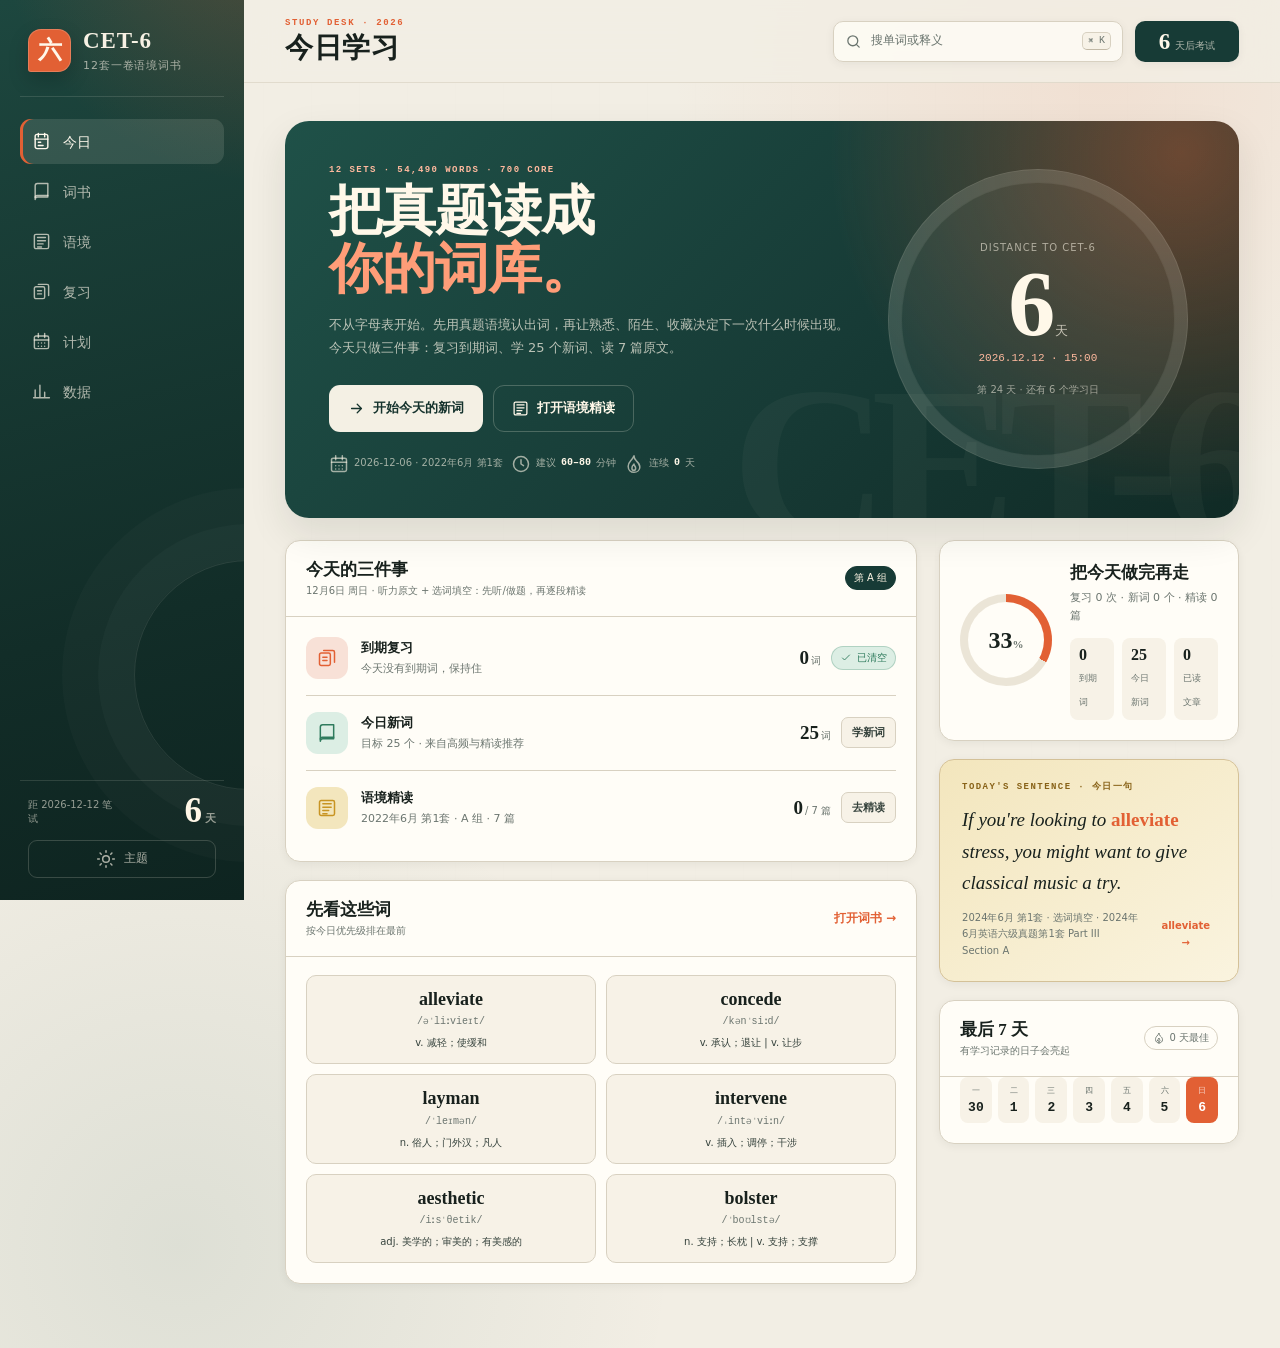
==== CET6-词书.html @ 555dff0e "feat: 添加双击即用的单文件词书" ====
<!doctype html>
<html lang="zh-CN" data-theme="light">
<head>
  <meta charset="utf-8">
  <meta name="viewport" content="width=device-width, initial-scale=1">
  <meta name="theme-color" content="#173b36">
  <meta name="description" content="近12次英语六级第1套真题语境词书：700个核心词、4653个可查词条、音标、原文语境与间隔复习。">
  <title>CET-6 12套一卷语境词书</title>
  <style>
/* CET-6 12套一卷语境词书 */
:root {
  color-scheme: light;
  --bg: #f2eee4;
  --bg-deep: #e8e1d2;
  --surface: #fffdf7;
  --surface-2: #f7f2e7;
  --surface-3: #ebe5d7;
  --ink: #18211d;
  --ink-2: #35423c;
  --muted: #6b756f;
  --faint: #989f99;
  --line: #d8d1c1;
  --line-strong: #c2b9a6;
  --brand: #173b36;
  --brand-2: #275c51;
  --brand-3: #3f7468;
  --accent: #e26034;
  --accent-soft: #f8e1d7;
  --gold: #c89423;
  --gold-soft: #f3e6bd;
  --green: #2f7b5d;
  --green-soft: #dceee4;
  --red: #b84a43;
  --red-soft: #f4dcda;
  --blue: #356d86;
  --blue-soft: #deebf1;
  --shadow-sm: 0 2px 10px rgba(25, 35, 31, .06);
  --shadow: 0 16px 38px rgba(25, 35, 31, .10);
  --shadow-lg: 0 28px 80px rgba(18, 30, 26, .20);
  --serif: "Noto Serif SC", "Source Han Serif SC", "Songti SC", "SimSun", Georgia, serif;
  --sans: "Noto Sans SC", "Source Han Sans SC", "PingFang SC", "Microsoft YaHei", system-ui, -apple-system, sans-serif;
  --mono: "SFMono-Regular", "Cascadia Code", "Liberation Mono", Menlo, monospace;
  --radius-sm: 9px;
  --radius: 15px;
  --radius-lg: 24px;
  --sidebar: 244px;
}

[data-theme="dark"] {
  color-scheme: dark;
  --bg: #111815;
  --bg-deep: #0b100e;
  --surface: #18211d;
  --surface-2: #1e2924;
  --surface-3: #27342e;
  --ink: #eee9dc;
  --ink-2: #cfd5ce;
  --muted: #98a49d;
  --faint: #75817a;
  --line: #34423b;
  --line-strong: #49594f;
  --brand: #0d2a25;
  --brand-2: #1e4d43;
  --brand-3: #5b9485;
  --accent: #f0784c;
  --accent-soft: #3e251e;
  --gold: #e2b24d;
  --gold-soft: #3d3320;
  --green: #6bbd92;
  --green-soft: #1c3429;
  --red: #e07a73;
  --red-soft: #3b2422;
  --blue: #77aeca;
  --blue-soft: #1c2e36;
  --shadow-sm: 0 2px 10px rgba(0, 0, 0, .20);
  --shadow: 0 16px 38px rgba(0, 0, 0, .28);
  --shadow-lg: 0 28px 80px rgba(0, 0, 0, .48);
}

*, *::before, *::after { box-sizing: border-box; }
html { scroll-behavior: smooth; }
body {
  margin: 0;
  min-width: 320px;
  color: var(--ink);
  background:
    radial-gradient(circle at 86% 5%, rgba(226, 96, 52, .10), transparent 27rem),
    radial-gradient(circle at 14% 92%, rgba(39, 92, 81, .10), transparent 31rem),
    var(--bg);
  font-family: var(--sans);
  font-size: 15px;
  line-height: 1.62;
  -webkit-font-smoothing: antialiased;
}
body::before {
  content: "";
  position: fixed;
  inset: 0;
  pointer-events: none;
  opacity: .20;
  background-image:
    linear-gradient(90deg, transparent 0 23px, rgba(90, 78, 54, .035) 24px, transparent 25px),
    linear-gradient(transparent 0 31px, rgba(90, 78, 54, .028) 32px, transparent 33px);
  background-size: 48px 48px;
  z-index: -1;
}
[data-theme="dark"] body::before { opacity: .12; }

a { color: inherit; text-decoration: none; }
button, input, select, textarea { font: inherit; }
button { color: inherit; }
button { appearance: none; -webkit-appearance: none; }
button, a { -webkit-tap-highlight-color: transparent; }
::selection { background: var(--gold-soft); color: var(--ink); }

.icon-defs { position: absolute; width: 0; height: 0; overflow: hidden; }
.icon {
  width: 20px;
  height: 20px;
  flex: 0 0 auto;
  fill: none;
  stroke: currentColor;
  stroke-width: 1.8;
  stroke-linecap: round;
  stroke-linejoin: round;
}

.app-shell {
  display: grid;
  grid-template-columns: var(--sidebar) minmax(0, 1fr);
  min-height: 100vh;
}

.sidebar {
  position: sticky;
  top: 0;
  height: 100vh;
  padding: 28px 20px 22px;
  display: flex;
  flex-direction: column;
  background:
    radial-gradient(circle at 110% -10%, rgba(226, 96, 52, .28), transparent 17rem),
    linear-gradient(165deg, #1d473f 0%, #122d28 68%, #0e2420 100%);
  color: #f7f1e4;
  overflow: hidden;
  z-index: 40;
}
.sidebar::after {
  content: "";
  position: absolute;
  width: 230px;
  height: 230px;
  border: 1px solid rgba(247, 241, 228, .10);
  border-radius: 50%;
  right: -120px;
  bottom: 110px;
  box-shadow: 0 0 0 36px rgba(247, 241, 228, .025), 0 0 0 72px rgba(247, 241, 228, .018);
  pointer-events: none;
}
.brand {
  display: flex;
  align-items: center;
  gap: 12px;
  padding: 0 8px 24px;
  border-bottom: 1px solid rgba(247, 241, 228, .13);
  position: relative;
  z-index: 1;
}
.brand-mark {
  width: 43px;
  height: 43px;
  display: grid;
  place-items: center;
  border-radius: 13px 13px 13px 3px;
  background: var(--accent);
  color: #fff7ea;
  font-family: var(--serif);
  font-size: 24px;
  font-weight: 800;
  box-shadow: inset 0 0 0 1px rgba(255,255,255,.18), 0 8px 20px rgba(0,0,0,.18);
}
.brand-copy { display: flex; flex-direction: column; line-height: 1.16; }
.brand-copy strong {
  font-family: var(--serif);
  font-size: 23px;
  letter-spacing: .04em;
}
.brand-copy small { color: rgba(247, 241, 228, .63); font-size: 11px; letter-spacing: .08em; margin-top: 5px; }

.main-nav {
  display: flex;
  flex-direction: column;
  gap: 5px;
  margin-top: 22px;
  position: relative;
  z-index: 1;
}
.nav-item {
  position: relative;
  display: flex;
  align-items: center;
  gap: 12px;
  min-height: 45px;
  padding: 9px 12px;
  border-radius: 11px;
  color: rgba(247, 241, 228, .70);
  font-size: 14px;
  transition: .18s ease;
}
.nav-item:hover { color: #fff8ec; background: rgba(247, 241, 228, .075); }
.nav-item.active {
  color: #fff9ed;
  background: rgba(247, 241, 228, .12);
  box-shadow: inset 3px 0 0 var(--accent);
}
.nav-item .icon { width: 19px; height: 19px; }
.nav-item span { flex: 1; }
.nav-count {
  min-width: 23px;
  height: 21px;
  padding: 0 6px;
  display: grid;
  place-items: center;
  border-radius: 999px;
  background: var(--accent);
  color: #fff;
  font: 700 11px/1 var(--mono);
}
.nav-count:empty, .nav-count[data-zero="1"] { display: none; }
.nav-count--soft { background: rgba(247, 241, 228, .16); color: #f9f0dd; }

.sidebar-foot {
  margin-top: auto;
  padding: 16px 8px 0;
  border-top: 1px solid rgba(247, 241, 228, .13);
  position: relative;
  z-index: 1;
}
.side-countdown {
  display: flex;
  align-items: end;
  justify-content: space-between;
  gap: 10px;
  margin-bottom: 14px;
}
.side-countdown span { color: rgba(247, 241, 228, .58); font-size: 10px; line-height: 1.4; max-width: 94px; }
.side-countdown strong { font-family: var(--serif); font-size: 35px; line-height: .8; color: #fff7e7; }
.side-countdown small { font: 600 11px var(--sans); margin-left: 3px; color: rgba(247, 241, 228, .58); }
.ghost-btn {
  display: inline-flex;
  align-items: center;
  gap: 8px;
  border: 1px solid rgba(247, 241, 228, .18);
  background: transparent;
  border-radius: 9px;
  padding: 8px 10px;
  cursor: pointer;
}
.side-theme { width: 100%; justify-content: center; color: rgba(247, 241, 228, .68); font-size: 12px; }
.side-theme:hover { background: rgba(247, 241, 228, .08); color: #fff8ec; }
.icon-moon { display: none; }
[data-theme="dark"] .icon-sun { display: none; }
[data-theme="dark"] .icon-moon { display: block; }

.main-shell { min-width: 0; }
.topbar {
  position: sticky;
  top: 0;
  z-index: 30;
  height: 83px;
  display: flex;
  align-items: center;
  justify-content: space-between;
  gap: 20px;
  padding: 14px clamp(22px, 3.2vw, 48px);
  background: color-mix(in srgb, var(--bg) 82%, transparent);
  backdrop-filter: blur(18px) saturate(1.05);
  border-bottom: 1px solid color-mix(in srgb, var(--line) 65%, transparent);
}
.topbar-left { display: flex; align-items: center; gap: 12px; min-width: 0; }
.eyebrow {
  color: var(--accent);
  font: 700 9px/1.2 var(--mono);
  letter-spacing: .18em;
  margin-bottom: 4px;
}
.page-title {
  margin: 0;
  font-family: var(--serif);
  font-size: clamp(21px, 2.3vw, 28px);
  line-height: 1.1;
  letter-spacing: .02em;
  white-space: nowrap;
  overflow: hidden;
  text-overflow: ellipsis;
}
.topbar-actions { display: flex; align-items: center; gap: 12px; }
.search-trigger {
  display: flex;
  align-items: center;
  gap: 9px;
  height: 41px;
  width: min(290px, 23vw);
  padding: 0 11px;
  border: 1px solid var(--line);
  border-radius: 10px;
  background: color-mix(in srgb, var(--surface) 80%, transparent);
  color: var(--muted);
  cursor: pointer;
  box-shadow: var(--shadow-sm);
  text-align: left;
}
.search-trigger:hover { border-color: var(--line-strong); color: var(--ink-2); }
.search-trigger .icon { width: 17px; height: 17px; }
.search-trigger span { flex: 1; font-size: 12px; }
kbd {
  border: 1px solid var(--line);
  border-bottom-color: var(--line-strong);
  border-radius: 5px;
  background: var(--surface-2);
  color: var(--muted);
  padding: 2px 5px;
  font: 10px/1.2 var(--mono);
}
.top-countdown {
  height: 41px;
  min-width: 104px;
  display: flex;
  align-items: baseline;
  justify-content: center;
  gap: 5px;
  padding: 0 13px;
  border-radius: 10px;
  background: var(--brand);
  color: #fff8ea;
  box-shadow: var(--shadow-sm);
}
.top-countdown span { font-family: var(--serif); font-size: 23px; font-weight: 700; line-height: 41px; }
.top-countdown small { font-size: 10px; color: rgba(255, 248, 234, .66); }
.mobile-menu { display: none !important; }

.view-root {
  width: min(1380px, 100%);
  margin: 0 auto;
  padding: clamp(22px, 3vw, 42px) clamp(22px, 3.2vw, 48px) 70px;
  outline: none;
}
.boot-state { min-height: 60vh; display: grid; place-content: center; text-align: center; color: var(--muted); }
.boot-mark { width: 68px; height: 68px; margin: 0 auto 16px; display: grid; place-items: center; border-radius: 20px 20px 20px 6px; background: var(--brand); color: #fff7e7; font: 800 38px var(--serif); }

.view-enter { animation: viewIn .28s ease both; }
@keyframes viewIn { from { transform: translateY(7px); } to { transform: none; } }

/* Shared */
.section-head {
  display: flex;
  align-items: end;
  justify-content: space-between;
  gap: 20px;
  margin: 0 0 18px;
}
.section-head h2, .section-head h1 { margin: 0; font-family: var(--serif); font-size: clamp(22px, 2.7vw, 33px); line-height: 1.16; letter-spacing: .01em; }
.section-head p { margin: 5px 0 0; color: var(--muted); font-size: 12px; }
.kicker { color: var(--accent); font: 700 9px/1.2 var(--mono); letter-spacing: .16em; margin-bottom: 7px; }
.muted { color: var(--muted); }
.small { font-size: 12px; }
.mono { font-family: var(--mono); }
.serif { font-family: var(--serif); }
.nowrap { white-space: nowrap; }
.divider { height: 1px; background: var(--line); margin: 24px 0; }
.empty-state {
  padding: 46px 24px;
  text-align: center;
  border: 1px dashed var(--line-strong);
  border-radius: var(--radius);
  background: color-mix(in srgb, var(--surface) 60%, transparent);
}
.empty-state h3 { margin: 12px 0 6px; font: 700 18px var(--serif); }
.empty-state p { margin: 0 auto 18px; max-width: 470px; color: var(--muted); font-size: 13px; }
.empty-state .empty-icon { width: 52px; height: 52px; margin: 0 auto; display: grid; place-items: center; border-radius: 50%; background: var(--surface-3); color: var(--brand-3); }

.btn {
  display: inline-flex;
  align-items: center;
  justify-content: center;
  gap: 8px;
  min-height: 39px;
  padding: 8px 14px;
  border-radius: 9px;
  border: 1px solid transparent;
  background: var(--surface-2);
  color: var(--ink-2);
  font-weight: 650;
  font-size: 12px;
  cursor: pointer;
  transition: .16s ease;
  white-space: nowrap;
}
.btn:hover { transform: translateY(-1px); }
.btn:active { transform: none; }
.btn .icon { width: 17px; height: 17px; }
.btn-primary { background: var(--accent); color: #fff9ef; box-shadow: 0 6px 16px color-mix(in srgb, var(--accent) 25%, transparent); }
.btn-primary:hover { background: color-mix(in srgb, var(--accent) 88%, #000); }
.btn-dark { background: var(--brand); color: #fff8e8; }
.btn-soft { background: var(--surface-2); border-color: var(--line); }
.btn-soft:hover { background: var(--surface-3); border-color: var(--line-strong); }
.btn-ghost { background: transparent; border-color: var(--line); }
.btn-ghost:hover { background: var(--surface-2); }
.btn-green { background: var(--green); color: #fff; }
.btn-red { background: var(--red); color: #fff; }
.btn-sm { min-height: 31px; padding: 5px 10px; font-size: 11px; border-radius: 7px; }
.btn-lg { min-height: 47px; padding: 11px 18px; font-size: 13px; border-radius: 11px; }
.icon-btn {
  width: 38px;
  height: 38px;
  display: inline-grid;
  place-items: center;
  border: 1px solid var(--line);
  border-radius: 9px;
  background: var(--surface);
  color: var(--muted);
  cursor: pointer;
}
.icon-btn:hover { color: var(--ink); border-color: var(--line-strong); }
.icon-btn .icon { width: 18px; height: 18px; }
.link-btn {
  border: 0;
  background: none;
  padding: 0;
  color: var(--accent);
  cursor: pointer;
  font-weight: 650;
  font-size: 12px;
}

.pill {
  display: inline-flex;
  align-items: center;
  gap: 5px;
  min-height: 24px;
  padding: 3px 8px;
  border-radius: 999px;
  border: 1px solid var(--line);
  background: var(--surface);
  color: var(--muted);
  font-size: 10px;
  line-height: 1.2;
  white-space: nowrap;
}
.pill .icon { width: 12px; height: 12px; }
.pill-gold { background: var(--gold-soft); border-color: color-mix(in srgb, var(--gold) 25%, transparent); color: #7f5d11; }
[data-theme="dark"] .pill-gold { color: #f0c969; }
.pill-green { background: var(--green-soft); border-color: color-mix(in srgb, var(--green) 25%, transparent); color: var(--green); }
.pill-red { background: var(--red-soft); border-color: color-mix(in srgb, var(--red) 22%, transparent); color: var(--red); }
.pill-blue { background: var(--blue-soft); border-color: color-mix(in srgb, var(--blue) 22%, transparent); color: var(--blue); }
.pill-ink { background: var(--brand); border-color: var(--brand); color: #fff6e5; }

/* Dashboard */
.hero {
  position: relative;
  overflow: hidden;
  display: grid;
  grid-template-columns: minmax(0, 1.25fr) minmax(280px, .75fr);
  gap: 28px;
  padding: clamp(25px, 3.5vw, 44px);
  border-radius: var(--radius-lg);
  background:
    radial-gradient(circle at 94% 8%, rgba(226, 96, 52, .42), transparent 22rem),
    linear-gradient(135deg, #1f5148 0%, #173b36 57%, #102a25 100%);
  color: #fff8e9;
  box-shadow: var(--shadow);
}
.hero::before {
  content: "CET-6";
  position: absolute;
  right: -14px;
  bottom: -55px;
  font: 900 clamp(100px, 17vw, 220px)/1 var(--serif);
  color: rgba(255, 248, 233, .035);
  letter-spacing: -.08em;
  pointer-events: none;
}
.hero-copy { position: relative; z-index: 1; display: flex; flex-direction: column; justify-content: center; }
.hero .kicker { color: #ffb99e; }
.hero h1 { margin: 0 0 14px; font: 700 clamp(31px, 4.3vw, 54px)/1.07 var(--serif); letter-spacing: -.02em; max-width: 750px; }
.hero h1 em { font-style: normal; color: #ff9d78; }
.hero p { margin: 0; max-width: 660px; color: rgba(255, 248, 233, .70); font-size: 13px; line-height: 1.8; }
.hero-actions { display: flex; align-items: center; gap: 10px; flex-wrap: wrap; margin-top: 25px; }
.hero-actions .btn-primary { background: #f4f0e4; color: #15332d; box-shadow: none; }
.hero-actions .btn-primary:hover { background: #fff9eb; }
.hero-actions .btn-ghost { border-color: rgba(255, 248, 233, .22); color: #fff8e9; }
.hero-actions .btn-ghost:hover { background: rgba(255, 248, 233, .09); }
.hero-meta { display: flex; gap: 8px; flex-wrap: wrap; margin-top: 22px; }
.hero-meta span { display: inline-flex; align-items: center; gap: 5px; color: rgba(255, 248, 233, .60); font-size: 10px; }
.hero-meta b { color: #fff8e9; font-family: var(--mono); font-weight: 600; }
.hero-side {
  position: relative;
  z-index: 1;
  display: flex;
  align-items: center;
  justify-content: center;
}
.countdown-card {
  width: 100%;
  max-width: 300px;
  aspect-ratio: 1;
  display: flex;
  flex-direction: column;
  align-items: center;
  justify-content: center;
  border-radius: 50%;
  border: 1px solid rgba(255, 248, 233, .18);
  background: rgba(255, 248, 233, .055);
  box-shadow: inset 0 0 0 12px rgba(255, 248, 233, .018), inset 0 0 0 13px rgba(255, 248, 233, .08);
}
.countdown-card small { color: rgba(255, 248, 233, .57); font-size: 10px; letter-spacing: .10em; }
.countdown-big { display: flex; align-items: baseline; gap: 5px; margin: 3px 0 1px; }
.countdown-big b { font: 700 clamp(62px, 7.4vw, 94px)/.95 var(--serif); letter-spacing: -.06em; }
.countdown-big span { font-size: 13px; color: rgba(255, 248, 233, .70); }
.countdown-date { color: #ffb99e; font-size: 11px; font-family: var(--mono); }
.countdown-foot { margin-top: 15px; color: rgba(255, 248, 233, .56); font-size: 10px; }

.dashboard-grid {
  display: grid;
  grid-template-columns: minmax(0, 1.45fr) minmax(300px, .55fr);
  gap: 22px;
  margin-top: 22px;
}
.stack { display: flex; flex-direction: column; gap: 18px; }
.card {
  background: var(--surface);
  border: 1px solid var(--line);
  border-radius: var(--radius);
  box-shadow: var(--shadow-sm);
}
.card-pad { padding: 22px; }
.card-head {
  display: flex;
  align-items: center;
  justify-content: space-between;
  gap: 14px;
  padding: 17px 20px;
  border-bottom: 1px solid var(--line);
}
.card-head h3 { margin: 0; font: 700 17px var(--serif); }
.card-head p { margin: 2px 0 0; color: var(--muted); font-size: 10px; }

.task-list { padding: 4px 20px 16px; }
.task-row {
  display: grid;
  grid-template-columns: 42px minmax(0, 1fr) auto;
  align-items: center;
  gap: 13px;
  padding: 16px 0;
  border-bottom: 1px solid var(--line);
}
.task-row:last-child { border-bottom: 0; }
.task-icon {
  width: 42px;
  height: 42px;
  display: grid;
  place-items: center;
  border-radius: 12px;
  background: var(--surface-2);
  color: var(--brand-3);
}
.task-icon.accent { background: var(--accent-soft); color: var(--accent); }
.task-icon.gold { background: var(--gold-soft); color: var(--gold); }
.task-icon.green { background: var(--green-soft); color: var(--green); }
.task-title { display: flex; align-items: center; gap: 7px; font-weight: 700; font-size: 13px; }
.task-sub { color: var(--muted); font-size: 11px; margin-top: 2px; }
.task-count { font: 700 19px var(--serif); color: var(--ink); }
.task-count small { font: 10px var(--sans); color: var(--muted); margin-left: 2px; }
.task-action { display: flex; align-items: center; gap: 10px; }
.task-done { color: var(--green); }

.today-progress {
  display: flex;
  align-items: center;
  gap: 18px;
  padding: 20px;
}
.progress-ring {
  --p: 0;
  width: 92px;
  height: 92px;
  flex: 0 0 auto;
  display: grid;
  place-items: center;
  border-radius: 50%;
  background: conic-gradient(var(--accent) calc(var(--p) * 1%), var(--surface-3) 0);
  position: relative;
}
.progress-ring::before {
  content: "";
  position: absolute;
  inset: 8px;
  border-radius: 50%;
  background: var(--surface);
}
.progress-ring b { position: relative; z-index: 1; font: 700 24px var(--serif); }
.progress-ring b small { font-size: 11px; color: var(--muted); }
.progress-copy h3 { margin: 0 0 5px; font: 700 17px var(--serif); }
.progress-copy p { margin: 0; color: var(--muted); font-size: 11px; line-height: 1.7; }
.mini-stats { display: grid; grid-template-columns: repeat(3, 1fr); gap: 8px; margin-top: 12px; }
.mini-stat { padding: 8px 9px; border-radius: 8px; background: var(--surface-2); }
.mini-stat b { display: block; font: 700 16px var(--serif); }
.mini-stat span { color: var(--muted); font-size: 9px; }

.today-words { display: grid; grid-template-columns: repeat(2, minmax(0,1fr)); gap: 10px; padding: 18px 20px 20px; }
.mini-word {
  padding: 12px;
  border: 1px solid var(--line);
  border-radius: 10px;
  background: var(--surface-2);
  cursor: pointer;
  transition: .16s ease;
}
.mini-word:hover { border-color: var(--line-strong); transform: translateY(-1px); background: var(--surface); }
.mini-word strong { font: 700 18px var(--serif); }
.mini-word .ipa { display: block; margin-top: 2px; color: var(--muted); font: 10px var(--mono); }
.mini-word p { margin: 7px 0 0; color: var(--ink-2); font-size: 10px; white-space: nowrap; overflow: hidden; text-overflow: ellipsis; }

.quote-card {
  padding: 22px;
  background: linear-gradient(145deg, var(--gold-soft), color-mix(in srgb, var(--gold-soft) 42%, var(--surface)));
  border: 1px solid color-mix(in srgb, var(--gold) 26%, var(--line));
}
.quote-card .kicker { color: #886218; }
[data-theme="dark"] .quote-card .kicker { color: #e7bd5b; }
.quote-text { margin: 11px 0 12px; font: italic 19px/1.65 Georgia, var(--serif); }
.quote-text mark { background: transparent; color: var(--accent); font-style: normal; font-weight: 700; }
.quote-meta { display: flex; align-items: center; justify-content: space-between; gap: 16px; color: var(--muted); font-size: 10px; }
.quote-meta button { border: 0; background: none; color: var(--accent); cursor: pointer; font-weight: 700; }

.week-strip { display: flex; gap: 6px; padding: 0 20px 20px; }
.week-day { flex: 1; text-align: center; padding: 8px 2px; border-radius: 8px; background: var(--surface-2); }
.week-day span { display: block; color: var(--muted); font-size: 8px; }
.week-day b { display: block; margin-top: 2px; font: 700 13px var(--mono); }
.week-day.done { background: var(--green-soft); color: var(--green); }
.week-day.today { background: var(--accent); color: #fff; }
.week-day.today span { color: rgba(255,255,255,.72); }

/* Wordbook */
.toolbar {
  display: flex;
  align-items: center;
  gap: 10px;
  flex-wrap: wrap;
  padding: 15px 18px;
  border: 1px solid var(--line);
  border-radius: var(--radius);
  background: var(--surface);
  box-shadow: var(--shadow-sm);
  margin-bottom: 18px;
}
.filter-group { display: flex; align-items: center; gap: 6px; flex-wrap: wrap; }
.filter-chip {
  min-height: 31px;
  padding: 5px 10px;
  border: 1px solid var(--line);
  border-radius: 999px;
  background: transparent;
  color: var(--muted);
  font-size: 11px;
  cursor: pointer;
}
.filter-chip:hover { color: var(--ink); border-color: var(--line-strong); }
.filter-chip.active { border-color: var(--brand); background: var(--brand); color: #fff6e4; }
.toolbar-spacer { flex: 1; }
.inline-search {
  display: flex;
  align-items: center;
  gap: 8px;
  min-width: 220px;
  height: 34px;
  padding: 0 10px;
  border: 1px solid var(--line);
  border-radius: 8px;
  background: var(--surface-2);
  color: var(--muted);
}
.inline-search input { width: 100%; border: 0; outline: 0; background: transparent; color: var(--ink); font-size: 11px; }
.select {
  height: 34px;
  padding: 0 29px 0 10px;
  border: 1px solid var(--line);
  border-radius: 8px;
  background: var(--surface-2);
  color: var(--ink-2);
  font-size: 11px;
  cursor: pointer;
}
.list-meta { display: flex; align-items: center; justify-content: space-between; gap: 12px; margin: 0 2px 12px; color: var(--muted); font-size: 11px; }
.word-list { display: grid; grid-template-columns: repeat(2, minmax(0, 1fr)); gap: 13px; }
.word-card {
  position: relative;
  padding: 18px 18px 15px;
  border: 1px solid var(--line);
  border-radius: 13px;
  background: var(--surface);
  box-shadow: var(--shadow-sm);
  transition: .18s ease;
  overflow: hidden;
}
.word-card::before {
  content: "";
  position: absolute;
  left: 0; top: 15px; bottom: 15px;
  width: 3px;
  border-radius: 0 3px 3px 0;
  background: transparent;
}
.word-card:hover { border-color: var(--line-strong); transform: translateY(-2px); box-shadow: var(--shadow); }
.word-card.status-familiar::before { background: var(--green); }
.word-card.status-unfamiliar::before { background: var(--red); }
.word-card.favorite { border-color: color-mix(in srgb, var(--gold) 35%, var(--line)); }
.word-card-top { display: flex; align-items: flex-start; justify-content: space-between; gap: 12px; }
.word-title-row { min-width: 0; }
.word-title {
  border: 0;
  background: transparent;
  padding: 0;
  margin: 0;
  font: 700 23px/1.15 var(--serif);
  color: var(--ink);
  cursor: pointer;
  text-align: left;
}
.word-title:hover { color: var(--accent); }
.word-meta { display: flex; align-items: center; gap: 8px; flex-wrap: wrap; margin-top: 4px; }
.ipa { color: var(--brand-3); font: 11px/1.3 var(--mono); }
.word-actions { display: flex; align-items: center; gap: 4px; }
.word-actions .icon-btn { width: 30px; height: 30px; border: 0; background: transparent; color: var(--faint); }
.word-actions .icon-btn:hover { background: var(--surface-2); color: var(--ink); }
.word-actions .icon-btn.fav-on { color: var(--gold); }
.word-def { margin: 12px 0 0; color: var(--ink-2); font-size: 12px; line-height: 1.65; }
.word-context {
  margin: 12px 0 0;
  padding: 10px 12px;
  border-left: 2px solid var(--line-strong);
  background: var(--surface-2);
  color: var(--muted);
  font: 12px/1.6 Georgia, var(--serif);
}
.word-context mark { background: var(--gold-soft); color: var(--ink); padding: 0 2px; }
.word-card-foot { display: flex; align-items: center; gap: 6px; flex-wrap: wrap; margin-top: 12px; }
.word-card-foot .source { color: var(--faint); font-size: 9px; margin-left: auto; }
.load-more-wrap { display: flex; justify-content: center; padding: 26px 0 0; }

/* Reading */
.reading-shell { display: grid; grid-template-columns: 276px minmax(0, 1fr); gap: 20px; align-items: start; }
.paper-nav {
  position: sticky;
  top: 103px;
  max-height: calc(100vh - 123px);
  overflow: auto;
  border: 1px solid var(--line);
  border-radius: var(--radius);
  background: var(--surface);
  box-shadow: var(--shadow-sm);
}
.paper-nav-head { padding: 16px 16px 12px; border-bottom: 1px solid var(--line); }
.paper-nav-head h3 { margin: 0; font: 700 16px var(--serif); }
.paper-nav-head p { margin: 3px 0 0; color: var(--muted); font-size: 9px; }
.set-group { border-bottom: 1px solid var(--line); }
.set-group:last-child { border-bottom: 0; }
.set-toggle {
  width: 100%;
  border: 0;
  background: transparent;
  padding: 11px 13px;
  display: flex;
  align-items: center;
  gap: 9px;
  cursor: pointer;
  text-align: left;
}
.set-toggle:hover { background: var(--surface-2); }
.set-toggle b { font-size: 11px; flex: 1; font-weight: 700; }
.set-toggle span { color: var(--muted); font-size: 9px; }
.set-toggle .icon { width: 14px; height: 14px; color: var(--faint); transition: .18s ease; }
.set-group.open .set-toggle .icon { transform: rotate(180deg); }
.article-nav { display: none; padding: 0 8px 9px; }
.set-group.open .article-nav { display: block; }
.article-link {
  width: 100%;
  display: flex;
  align-items: flex-start;
  gap: 7px;
  padding: 8px 8px;
  border: 0;
  border-radius: 7px;
  background: transparent;
  text-align: left;
  color: var(--muted);
  cursor: pointer;
  font-size: 10px;
  line-height: 1.35;
}
.article-link:hover { background: var(--surface-2); color: var(--ink); }
.article-link.active { background: var(--accent-soft); color: var(--accent); font-weight: 650; }
.article-link .dot { width: 5px; height: 5px; flex: 0 0 auto; border-radius: 50%; background: var(--line-strong); margin-top: 5px; }
.article-link.active .dot { background: var(--accent); }
.article-link small { display: block; color: var(--faint); font-size: 8px; margin-top: 1px; }

.article-shell { min-width: 0; }
.reading-mobile-nav {
  display: none;
  align-items: center;
  gap: 8px;
  margin-bottom: 12px;
}
.reading-mobile-nav .inline-search { flex: 1; }
.reading-mobile-nav .select { width: 100%; }
.article-toolbar { display: flex; align-items: center; justify-content: space-between; gap: 12px; margin-bottom: 12px; }
.article-toolbar .crumbs { color: var(--muted); font-size: 10px; }
.article-toolbar .crumbs b { color: var(--ink-2); }
.article-actions { display: flex; gap: 7px; }
.article-paper {
  position: relative;
  padding: clamp(26px, 4.2vw, 58px) clamp(24px, 5.2vw, 72px);
  border: 1px solid var(--line);
  border-radius: 4px 4px 18px 18px;
  background:
    linear-gradient(90deg, transparent 0 49px, color-mix(in srgb, var(--accent) 16%, transparent) 50px, transparent 51px),
    var(--surface);
  box-shadow: var(--shadow);
}
[data-theme="dark"] .article-paper { background: linear-gradient(90deg, transparent 0 49px, rgba(240,120,76,.10) 50px, transparent 51px), var(--surface); }
.article-paper::before {
  content: "";
  position: absolute;
  top: 0; left: 0; right: 0;
  height: 5px;
  background: linear-gradient(90deg, var(--accent), var(--gold), var(--brand-3));
}
.article-kicker { display: flex; align-items: center; gap: 8px; flex-wrap: wrap; margin-bottom: 12px; }
.article-title { margin: 0; max-width: 880px; font: 700 clamp(27px, 3.7vw, 42px)/1.18 var(--serif); letter-spacing: -.01em; }
.article-byline { margin: 12px 0 0; color: var(--muted); font-size: 10px; }
.article-source-note { margin: 15px 0 0; padding: 11px 13px; border-left: 2px solid var(--gold); background: var(--surface-2); color: var(--muted); font-size: 10px; line-height: 1.6; }
.key-words { display: flex; align-items: center; gap: 6px; flex-wrap: wrap; margin: 16px 0 0; }
.key-words > span { color: var(--muted); font-size: 9px; margin-right: 2px; }
.key-word {
  border: 1px solid color-mix(in srgb, var(--gold) 28%, var(--line));
  background: var(--gold-soft);
  color: #745414;
  border-radius: 999px;
  padding: 3px 8px;
  font-size: 10px;
  cursor: pointer;
}
[data-theme="dark"] .key-word { color: #f0c96b; }
.key-word:hover { border-color: var(--gold); }
.article-body { margin-top: 28px; column-gap: 42px; }
.article-body p {
  margin: 0 0 1.45em;
  font: 18px/1.9 Georgia, var(--serif);
  letter-spacing: .002em;
  color: var(--ink-2);
}
.article-body p:first-child::first-letter {
  float: left;
  font: 700 47px/.9 var(--serif);
  padding: 6px 7px 0 0;
  color: var(--accent);
}
.article-body.listening p:first-child::first-letter {
  float: none;
  font: inherit;
  padding: 0;
  color: inherit;
}
.w {
  cursor: pointer;
  border-radius: 2px;
  padding: 0 1px;
  margin: 0 -1px;
  border-bottom: 1px dotted transparent;
  transition: background .12s ease, border-color .12s ease;
}
.w:hover { background: var(--gold-soft); border-bottom-color: var(--gold); }
.w.familiar { border-bottom-color: color-mix(in srgb, var(--green) 65%, transparent); }
.w.unfamiliar { background: color-mix(in srgb, var(--red-soft) 48%, transparent); border-bottom-color: var(--red); }
.w.fuzzy { border-bottom-color: var(--blue); }
.w.favorite { text-decoration: underline; text-decoration-color: var(--gold); text-decoration-thickness: 2px; text-underline-offset: 3px; }
.article-foot { display: flex; justify-content: space-between; align-items: center; gap: 16px; margin-top: 30px; padding-top: 18px; border-top: 1px solid var(--line); color: var(--muted); font-size: 9px; }
.article-foot .actions { display: flex; gap: 7px; }
.reading-tip {
  position: sticky;
  bottom: 16px;
  margin: 18px auto 0;
  width: fit-content;
  padding: 8px 13px;
  border: 1px solid var(--line);
  border-radius: 999px;
  background: color-mix(in srgb, var(--surface) 86%, transparent);
  box-shadow: var(--shadow-sm);
  color: var(--muted);
  backdrop-filter: blur(10px);
  font-size: 10px;
  z-index: 5;
}

/* Review */
.review-shell { max-width: 850px; margin: 0 auto; }
.review-tabs { display: flex; gap: 5px; padding: 4px; border: 1px solid var(--line); border-radius: 11px; background: var(--surface); width: fit-content; margin-bottom: 18px; }
.review-tab { border: 0; border-radius: 7px; padding: 7px 14px; background: transparent; color: var(--muted); font-size: 11px; cursor: pointer; }
.review-tab.active { background: var(--brand); color: #fff7e6; }
.review-progress { display: flex; align-items: center; gap: 10px; margin-bottom: 12px; color: var(--muted); font-size: 10px; }
.review-bar { height: 4px; flex: 1; border-radius: 999px; background: var(--surface-3); overflow: hidden; }
.review-bar span { display: block; height: 100%; border-radius: inherit; background: var(--accent); transition: width .25s ease; }
.flashcard {
  min-height: 480px;
  display: flex;
  flex-direction: column;
  padding: clamp(24px, 4vw, 46px);
  border: 1px solid var(--line);
  border-radius: var(--radius-lg);
  background:
    radial-gradient(circle at 100% 0%, color-mix(in srgb, var(--gold) 12%, transparent), transparent 22rem),
    var(--surface);
  box-shadow: var(--shadow);
}
.flashcard-top { display: flex; justify-content: space-between; align-items: flex-start; gap: 16px; }
.flashcard-word { margin: 0; font: 700 clamp(42px, 7vw, 78px)/1.05 var(--serif); letter-spacing: -.03em; }
.flashcard-ipa { margin-top: 8px; color: var(--brand-3); font: 15px var(--mono); }
.flashcard-center { flex: 1; display: flex; flex-direction: column; justify-content: center; padding: 25px 0; }
.flashcard-hint { color: var(--muted); font-size: 12px; }
.flashcard-def { margin: 0 0 15px; font: 600 clamp(19px, 2.6vw, 26px)/1.55 var(--serif); }
.flashcard-context { margin: 0; padding: 14px 16px; border-left: 3px solid var(--gold); background: var(--surface-2); color: var(--muted); font: 14px/1.7 Georgia, var(--serif); }
.flashcard-context mark { background: transparent; color: var(--accent); font-weight: 700; }
.flashcard-source { margin-top: 8px; color: var(--faint); font-size: 9px; }
.flashcard-actions { display: flex; gap: 8px; flex-wrap: wrap; justify-content: center; }
.flashcard-actions .btn { flex: 1; min-width: 100px; }
.reveal-btn { min-width: 180px; }
.kbd-hint { display: flex; gap: 14px; justify-content: center; margin-top: 15px; color: var(--faint); font-size: 9px; }
.kbd-hint kbd { margin: 0 2px; }

.quiz-card { padding: clamp(22px, 3.4vw, 38px); }
.quiz-meta { display: flex; justify-content: space-between; color: var(--muted); font-size: 10px; margin-bottom: 16px; }
.quiz-sentence { font: 18px/1.85 Georgia, var(--serif); margin: 0 0 22px; }
.quiz-sentence .blank { display: inline-block; min-width: 118px; padding: 0 8px; border-bottom: 2px solid var(--accent); text-align: center; color: var(--accent); font-weight: 700; }
.quiz-options { display: grid; grid-template-columns: repeat(2, minmax(0, 1fr)); gap: 9px; }
.quiz-option {
  padding: 13px 14px;
  border: 1px solid var(--line);
  border-radius: 10px;
  background: var(--surface-2);
  text-align: left;
  cursor: pointer;
  font: 600 14px var(--serif);
  transition: .15s ease;
}
.quiz-option:hover { border-color: var(--line-strong); background: var(--surface); }
.quiz-option.correct { border-color: var(--green); background: var(--green-soft); color: var(--green); }
.quiz-option.wrong { border-color: var(--red); background: var(--red-soft); color: var(--red); }
.quiz-feedback { margin-top: 18px; padding: 14px 15px; border-radius: 10px; background: var(--surface-2); font-size: 11px; line-height: 1.7; }
.quiz-feedback.correct { border-left: 3px solid var(--green); }
.quiz-feedback.wrong { border-left: 3px solid var(--red); }
.quiz-foot { display: flex; justify-content: flex-end; margin-top: 15px; }
.quiz-result { text-align: center; padding: 42px 20px; }
.quiz-result .score { font: 700 78px/1 var(--serif); color: var(--accent); }
.quiz-result h3 { margin: 10px 0 6px; font: 700 24px var(--serif); }
.quiz-result p { color: var(--muted); font-size: 12px; margin: 0 0 20px; }

/* Plan */
.plan-hero {
  display: grid;
  grid-template-columns: minmax(0, 1fr) 280px;
  gap: 28px;
  align-items: center;
  padding: 28px 30px;
  border-radius: var(--radius-lg);
  background: linear-gradient(145deg, var(--surface), var(--surface-2));
  border: 1px solid var(--line);
  box-shadow: var(--shadow-sm);
  margin-bottom: 22px;
}
.plan-hero h2 { margin: 0 0 8px; font: 700 clamp(26px, 3.2vw, 40px)/1.15 var(--serif); }
.plan-hero p { margin: 0; max-width: 760px; color: var(--muted); font-size: 12px; }
.plan-summary { display: grid; grid-template-columns: repeat(3, 1fr); gap: 8px; margin-top: 18px; }
.plan-summary div { padding: 10px 12px; border-radius: 9px; background: var(--surface); border: 1px solid var(--line); }
.plan-summary b { display: block; font: 700 20px var(--serif); }
.plan-summary span { color: var(--muted); font-size: 9px; }
.plan-date-card { text-align: center; padding: 20px; border-radius: 16px; background: var(--brand); color: #fff8e9; }
.plan-date-card small { color: rgba(255,248,233,.58); font-size: 10px; }
.plan-date-card b { display: block; margin: 8px 0 2px; font: 700 48px/1 var(--serif); }
.plan-date-card span { color: #ffb99e; font: 11px var(--mono); }
.plan-list { display: flex; flex-direction: column; gap: 0; border: 1px solid var(--line); border-radius: var(--radius); background: var(--surface); overflow: hidden; box-shadow: var(--shadow-sm); }
.plan-row {
  display: grid;
  grid-template-columns: 70px 120px minmax(0, 1fr) 150px 80px;
  align-items: center;
  gap: 14px;
  padding: 14px 18px;
  border-bottom: 1px solid var(--line);
  cursor: pointer;
  transition: background .14s ease;
}
.plan-row:last-child { border-bottom: 0; }
.plan-row:hover { background: var(--surface-2); }
.plan-row.today { background: var(--accent-soft); }
.plan-row.past { opacity: .62; }
.plan-row.exam { background: var(--brand); color: #fff8e9; opacity: 1; }
.plan-day { font: 700 23px var(--serif); }
.plan-day small { display: block; color: var(--muted); font: 9px var(--sans); margin-top: 1px; }
.plan-row.exam .plan-day small, .plan-row.exam .plan-date { color: rgba(255,248,233,.58); }
.plan-date { color: var(--muted); font: 10px var(--mono); }
.plan-task b { display: block; font-size: 12px; }
.plan-task span { display: block; margin-top: 2px; color: var(--muted); font-size: 10px; white-space: nowrap; overflow: hidden; text-overflow: ellipsis; }
.plan-row.exam .plan-task span { color: rgba(255,248,233,.65); }
.plan-paper { font-size: 10px; color: var(--muted); }
.plan-new { text-align: right; font: 700 14px var(--serif); }
.plan-new small { color: var(--muted); font: 9px var(--sans); }
.method-grid { display: grid; grid-template-columns: repeat(3, minmax(0,1fr)); gap: 12px; margin-top: 22px; }
.method-card { padding: 17px; border: 1px solid var(--line); border-radius: 12px; background: var(--surface); }
.method-card b { display: block; font: 700 14px var(--serif); margin-bottom: 5px; }
.method-card p { margin: 0; color: var(--muted); font-size: 10px; line-height: 1.7; }
.sources { margin-top: 22px; padding: 18px 20px; border: 1px solid var(--line); border-radius: 12px; background: var(--surface-2); }
.sources h3 { margin: 0 0 9px; font: 700 15px var(--serif); }
.sources a { color: var(--accent); text-decoration: underline; text-underline-offset: 2px; }
.sources li { margin: 5px 0; color: var(--muted); font-size: 10px; }

/* Stats */
.stat-grid { display: grid; grid-template-columns: repeat(4, minmax(0,1fr)); gap: 12px; margin-bottom: 22px; }
.stat-card { padding: 18px; border: 1px solid var(--line); border-radius: 12px; background: var(--surface); box-shadow: var(--shadow-sm); }
.stat-card span { color: var(--muted); font-size: 10px; }
.stat-card b { display: block; margin: 5px 0 2px; font: 700 31px/1 var(--serif); }
.stat-card small { color: var(--faint); font-size: 9px; }
.stat-card.accent b { color: var(--accent); }
.stat-card.green b { color: var(--green); }
.stat-card.gold b { color: var(--gold); }
.stats-grid { display: grid; grid-template-columns: minmax(0,1.2fr) minmax(280px,.8fr); gap: 18px; }
.chart { display: flex; align-items: end; gap: 12px; height: 170px; padding: 16px 4px 0; }
.chart-col { flex: 1; display: flex; flex-direction: column; align-items: center; justify-content: end; gap: 7px; height: 100%; }
.chart-bar { width: 100%; max-width: 40px; min-height: 3px; border-radius: 5px 5px 2px 2px; background: linear-gradient(180deg, var(--accent), color-mix(in srgb, var(--accent) 60%, var(--gold))); transition: height .3s ease; }
.chart-col.today .chart-bar { background: var(--brand-3); }
.chart-col span { color: var(--muted); font-size: 8px; }
.chart-col b { color: var(--ink-2); font: 700 9px var(--mono); }
.data-actions { display: flex; flex-wrap: wrap; gap: 8px; }
.settings-row { display: flex; align-items: center; justify-content: space-between; gap: 16px; padding: 12px 0; border-bottom: 1px solid var(--line); }
.settings-row:last-child { border-bottom: 0; }
.settings-row b { display: block; font-size: 12px; }
.settings-row span { display: block; color: var(--muted); font-size: 9px; }
.segmented { display: flex; gap: 3px; padding: 3px; border: 1px solid var(--line); border-radius: 7px; background: var(--surface-2); }
.segmented button { border: 0; border-radius: 5px; padding: 5px 8px; background: transparent; color: var(--muted); font-size: 10px; cursor: pointer; }
.segmented button.active { background: var(--surface); color: var(--ink); box-shadow: var(--shadow-sm); }
.about-copy { color: var(--muted); font-size: 10px; line-height: 1.8; }

/* Context menu */
.context-menu {
  position: fixed;
  z-index: 100;
  width: 214px;
  padding: 6px;
  border: 1px solid rgba(255,255,255,.10);
  border-radius: 12px;
  background: #172420;
  color: #f7f0e2;
  box-shadow: 0 22px 60px rgba(0,0,0,.32);
  animation: menuIn .12s ease both;
}
[data-theme="dark"] .context-menu { background: #22312b; }
@keyframes menuIn { from { opacity: 0; transform: scale(.97) translateY(-3px); } to { opacity: 1; transform: none; } }
.context-word { padding: 8px 9px 7px; border-bottom: 1px solid rgba(255,255,255,.10); margin-bottom: 4px; }
.context-word strong { display: block; font: 700 17px var(--serif); }
.context-word span { display: block; color: rgba(247,240,226,.53); font: 9px var(--mono); margin-top: 1px; white-space: nowrap; overflow: hidden; text-overflow: ellipsis; }
.ctx-item {
  width: 100%;
  display: flex;
  align-items: center;
  gap: 9px;
  padding: 8px 9px;
  border: 0;
  border-radius: 7px;
  background: transparent;
  color: rgba(247,240,226,.82);
  text-align: left;
  font-size: 11px;
  cursor: pointer;
}
.ctx-item:hover, .ctx-item:focus-visible { background: rgba(255,255,255,.10); outline: none; }
.ctx-item .icon { width: 15px; height: 15px; color: rgba(247,240,226,.52); }
.ctx-item .ctx-state { margin-left: auto; color: var(--accent); font-size: 9px; }
.ctx-sep { height: 1px; background: rgba(255,255,255,.10); margin: 4px 2px; }

/* Modals */
.modal-layer { position: fixed; inset: 0; z-index: 90; display: grid; place-items: center; padding: 20px; }
.modal-layer[hidden] { display: none; }
.modal-backdrop { position: absolute; inset: 0; background: rgba(9, 16, 13, .55); backdrop-filter: blur(5px); animation: fadeIn .15s ease both; }
@keyframes fadeIn { from { opacity: 0; } to { opacity: 1; } }
.word-modal {
  position: relative;
  width: min(650px, 100%);
  max-height: min(84vh, 820px);
  overflow: auto;
  padding: clamp(24px, 4vw, 42px);
  border: 1px solid var(--line);
  border-radius: 22px;
  background: var(--surface);
  box-shadow: var(--shadow-lg);
  animation: modalIn .18s ease both;
}
@keyframes modalIn { from { opacity: 0; transform: translateY(10px) scale(.985); } to { opacity: 1; transform: none; } }
.modal-close {
  position: absolute;
  top: 14px;
  right: 14px;
  width: 34px;
  height: 34px;
  display: grid;
  place-items: center;
  border: 0;
  border-radius: 50%;
  background: var(--surface-2);
  color: var(--muted);
  cursor: pointer;
}
.modal-close:hover { background: var(--surface-3); color: var(--ink); }
.modal-close .icon { width: 16px; height: 16px; }
.modal-close--inline { position: static; width: 30px; height: 30px; background: transparent; }
.modal-kicker { color: var(--accent); font: 700 9px var(--mono); letter-spacing: .16em; }
.word-modal h2 { margin: 7px 0 4px; font: 700 clamp(36px, 6vw, 60px)/1.04 var(--serif); letter-spacing: -.025em; }
.word-modal .ipa-row { display: flex; align-items: center; gap: 10px; color: var(--brand-3); }
.word-modal .ipa-row .ipa { font-size: 14px; }
.word-modal .speak { width: 30px; height: 30px; display: grid; place-items: center; border: 1px solid var(--line); border-radius: 50%; background: var(--surface-2); color: var(--brand-3); cursor: pointer; }
.word-modal .speak:hover { color: var(--accent); border-color: var(--accent); }
.word-modal .speak .icon { width: 14px; height: 14px; }
.modal-def { margin: 20px 0 0; font: 600 17px/1.7 var(--serif); }
.modal-meta { display: flex; flex-wrap: wrap; gap: 6px; margin-top: 12px; }
.modal-context { margin-top: 22px; padding: 16px 18px; border-left: 3px solid var(--gold); background: var(--surface-2); }
.modal-context .label { color: var(--muted); font: 9px var(--mono); letter-spacing: .12em; }
.modal-context blockquote { margin: 7px 0 0; font: 15px/1.75 Georgia, var(--serif); color: var(--ink-2); }
.modal-context blockquote mark { background: var(--gold-soft); color: var(--ink); padding: 0 2px; }
.modal-source { display: flex; align-items: center; justify-content: space-between; gap: 12px; margin-top: 9px; color: var(--faint); font-size: 9px; }
.modal-source button { border: 0; background: none; color: var(--accent); font-size: 9px; cursor: pointer; font-weight: 700; }
.modal-status { display: flex; flex-wrap: wrap; gap: 7px; margin-top: 22px; padding-top: 18px; border-top: 1px solid var(--line); }
.status-btn {
  display: inline-flex;
  align-items: center;
  gap: 6px;
  padding: 8px 11px;
  border: 1px solid var(--line);
  border-radius: 8px;
  background: var(--surface);
  color: var(--muted);
  font-size: 11px;
  cursor: pointer;
}
.status-btn:hover { border-color: var(--line-strong); color: var(--ink); }
.status-btn.active-familiar { border-color: var(--green); background: var(--green-soft); color: var(--green); }
.status-btn.active-unfamiliar { border-color: var(--red); background: var(--red-soft); color: var(--red); }
.status-btn.active-favorite { border-color: var(--gold); background: var(--gold-soft); color: #795610; }
[data-theme="dark"] .status-btn.active-favorite { color: #f0c96b; }
.modal-hint { margin-top: 14px; color: var(--faint); font-size: 9px; }

.search-panel {
  position: relative;
  width: min(720px, 100%);
  max-height: min(80vh, 760px);
  display: flex;
  flex-direction: column;
  border: 1px solid var(--line);
  border-radius: 18px;
  background: var(--surface);
  box-shadow: var(--shadow-lg);
  overflow: hidden;
  animation: modalIn .18s ease both;
}
.search-head { display: flex; align-items: center; gap: 10px; padding: 15px 17px; border-bottom: 1px solid var(--line); }
.search-head .icon { color: var(--muted); }
.search-head input { flex: 1; min-width: 0; border: 0; outline: 0; background: transparent; color: var(--ink); font: 600 17px var(--serif); }
.search-head input::placeholder { color: var(--faint); font-family: var(--sans); font-size: 13px; }
.search-hints { display: flex; gap: 6px; padding: 10px 17px; border-bottom: 1px solid var(--line); overflow-x: auto; }
.search-hints button { border: 1px solid var(--line); border-radius: 999px; background: var(--surface-2); color: var(--muted); padding: 3px 8px; font-size: 9px; cursor: pointer; white-space: nowrap; }
.search-hints button:hover { color: var(--accent); border-color: var(--accent); }
.search-results { overflow: auto; padding: 8px; }
.search-result {
  display: grid;
  grid-template-columns: minmax(0, 1fr) auto;
  gap: 12px;
  align-items: center;
  width: 100%;
  padding: 11px 12px;
  border: 0;
  border-radius: 9px;
  background: transparent;
  text-align: left;
  cursor: pointer;
}
.search-result:hover, .search-result:focus-visible { background: var(--surface-2); outline: none; }
.search-result strong { font: 700 17px var(--serif); }
.search-result .ipa { margin-left: 7px; font-size: 9px; }
.search-result p { margin: 2px 0 0; color: var(--muted); font-size: 10px; white-space: nowrap; overflow: hidden; text-overflow: ellipsis; }
.search-result .sr-meta { color: var(--faint); font-size: 9px; text-align: right; }
.search-empty { padding: 40px 18px; text-align: center; color: var(--muted); font-size: 12px; }

/* Toast */
.toast-stack { position: fixed; right: 22px; bottom: 22px; z-index: 130; display: flex; flex-direction: column; gap: 8px; pointer-events: none; }
.toast {
  min-width: 190px;
  max-width: 340px;
  display: flex;
  align-items: center;
  gap: 9px;
  padding: 10px 13px;
  border: 1px solid rgba(255,255,255,.12);
  border-radius: 10px;
  background: #172420;
  color: #f8f0e1;
  box-shadow: var(--shadow);
  font-size: 11px;
  animation: toastIn .2s ease both;
}
.toast .icon { width: 15px; height: 15px; color: var(--accent); }
.toast.out { animation: toastOut .2s ease both; }
@keyframes toastIn { from { opacity: 0; transform: translateY(8px); } to { opacity: 1; transform: none; } }
@keyframes toastOut { to { opacity: 0; transform: translateY(5px); } }

.noscript { padding: 20px; background: #8f2f2f; color: #fff; text-align: center; }
.mobile-scrim { position: fixed; inset: 0; background: rgba(0,0,0,.4); z-index: 39; }

/* Responsive */
@media (max-width: 1180px) {
  .hero { grid-template-columns: minmax(0, 1.2fr) 250px; }
  .dashboard-grid { grid-template-columns: minmax(0, 1.3fr) minmax(270px, .7fr); }
  .word-list { grid-template-columns: 1fr; }
  .plan-row { grid-template-columns: 60px 105px minmax(0, 1fr) 120px 60px; }
}
@media (max-width: 980px) {
  :root { --sidebar: 0px; }
  .app-shell { display: block; }
  .sidebar {
    position: fixed;
    top: auto;
    bottom: 0;
    left: 0;
    right: 0;
    width: 100%;
    height: 66px;
    padding: 0;
    display: block;
    border-top: 1px solid rgba(255,255,255,.10);
    background: #112d28;
  }
  .sidebar::after, .brand, .sidebar-foot { display: none; }
  .main-nav {
    height: 66px;
    margin: 0;
    display: grid;
    grid-template-columns: repeat(6, 1fr);
    gap: 0;
  }
  .nav-item {
    min-height: 66px;
    flex-direction: column;
    justify-content: center;
    gap: 2px;
    padding: 5px 2px;
    border-radius: 0;
    font-size: 9px;
  }
  .nav-item.active { box-shadow: inset 0 3px 0 var(--accent); }
  .nav-item .icon { width: 19px; height: 19px; }
  .nav-item span { flex: none; }
  .nav-count { position: absolute; top: 5px; right: calc(50% - 19px); min-width: 16px; height: 16px; padding: 0 4px; font-size: 8px; }
  .nav-count--soft { display: none; }
  .main-shell { padding-bottom: 76px; }
  .topbar { height: 73px; padding: 12px 22px; }
  .search-trigger { width: 210px; }
  .dashboard-grid { grid-template-columns: 1fr; }
  .hero { grid-template-columns: 1fr; }
  .hero-side { display: none; }
  .reading-shell { grid-template-columns: 1fr; }
  .paper-nav {
    position: static;
    max-height: none;
    display: none;
  }
  .paper-nav.mobile-open { display: block; }
  .reading-mobile-nav { display: flex !important; }
  .plan-hero { grid-template-columns: 1fr; }
  .plan-date-card { display: none; }
  .stats-grid { grid-template-columns: 1fr; }
  .stat-grid { grid-template-columns: repeat(2, 1fr); }
  .method-grid { grid-template-columns: 1fr; }
}
@media (max-width: 720px) {
  body { font-size: 14px; }
  .topbar { gap: 8px; padding: 10px 14px; }
  .topbar-left { gap: 7px; }
  .mobile-menu { display: inline-grid !important; width: 34px; height: 34px; }
  .eyebrow { display: none; }
  .page-title { font-size: 20px; }
  .search-trigger { width: 38px; padding: 0; justify-content: center; }
  .search-trigger span, .search-trigger kbd { display: none; }
  .top-countdown { min-width: 73px; padding: 0 8px; }
  .top-countdown span { font-size: 20px; }
  .top-countdown small { font-size: 8px; }
  .view-root { padding: 17px 14px 92px; }
  .hero { padding: 24px 20px; border-radius: 18px; }
  .hero h1 { font-size: 35px; }
  .hero p { font-size: 12px; }
  .hero-actions .btn { flex: 1; }
  .hero-meta { gap: 10px; }
  .dashboard-grid { gap: 14px; margin-top: 14px; }
  .card-pad { padding: 17px; }
  .task-list { padding-inline: 14px; }
  .task-row { grid-template-columns: 36px minmax(0,1fr); gap: 10px; }
  .task-icon { width: 36px; height: 36px; }
  .task-action { grid-column: 2; justify-content: flex-start; }
  .task-count { display: none; }
  .today-words { grid-template-columns: 1fr; padding-inline: 14px; }
  .week-strip { padding-inline: 14px; }
  .section-head { align-items: flex-start; flex-direction: column; gap: 7px; margin-bottom: 13px; }
  .section-head .btn { width: 100%; }
  .toolbar { padding: 11px; gap: 8px; }
  .inline-search { min-width: 100%; order: 5; }
  .toolbar-spacer { display: none; }
  .select { margin-left: auto; }
  .word-modal { padding: 25px 18px; border-radius: 17px; }
  .modal-close { top: 9px; right: 9px; }
  .word-modal h2 { font-size: 42px; padding-right: 30px; }
  .word-modal .modal-def { font-size: 15px; }
  .modal-context blockquote { font-size: 14px; }
  .modal-status .status-btn { flex: 1; justify-content: center; }
  .flashcard { min-height: 420px; padding: 24px 18px; border-radius: 17px; }
  .flashcard-word { font-size: 46px; }
  .flashcard-actions .btn { min-width: 88px; }
  .quiz-options { grid-template-columns: 1fr; }
  .quiz-sentence { font-size: 16px; }
  .article-paper { padding: 28px 19px 25px 30px; background: var(--surface); }
  .article-body p { font-size: 17px; line-height: 1.85; }
  .article-foot { align-items: flex-start; flex-direction: column; }
  .plan-row { grid-template-columns: 48px minmax(0,1fr) 48px; gap: 9px; padding: 12px; }
  .plan-date, .plan-paper, .plan-new small { display: none; }
  .plan-task span { white-space: normal; }
  .plan-new { font-size: 13px; }
  .stat-grid { gap: 8px; }
  .stat-card { padding: 13px; }
  .stat-card b { font-size: 25px; }
  .method-grid { gap: 8px; }
  .toast-stack { left: 14px; right: 14px; bottom: 82px; }
  .toast { max-width: none; }
  .search-panel { max-height: 88vh; }
  .search-head input { font-size: 15px; }
}
@media (max-width: 430px) {
  .hero h1 { font-size: 31px; }
  .hero-actions { flex-direction: column; align-items: stretch; }
  .plan-summary { grid-template-columns: 1fr 1fr; }
  .today-progress { flex-direction: column; align-items: flex-start; }
  .progress-ring { width: 76px; height: 76px; }
}

@media (prefers-reduced-motion: reduce) {
  *, *::before, *::after { animation-duration: .001ms !important; transition-duration: .001ms !important; scroll-behavior: auto !important; }
}

</style>
</head>
<body>
  <svg class="icon-defs" aria-hidden="true">
    <symbol id="i-today" viewBox="0 0 24 24"><path d="M4 5.5A2.5 2.5 0 0 1 6.5 3h11A2.5 2.5 0 0 1 20 5.5v13a2.5 2.5 0 0 1-2.5 2.5h-11A2.5 2.5 0 0 1 4 18.5z"/><path d="M8 2v4M16 2v4M4 9h16M8 13h3M8 17h6"/></symbol>
    <symbol id="i-book" viewBox="0 0 24 24"><path d="M4 4.8A2.8 2.8 0 0 1 6.8 2H20v17H7a3 3 0 0 0-3 3z"/><path d="M4 19.5A2.5 2.5 0 0 1 6.5 17H20"/></symbol>
    <symbol id="i-text" viewBox="0 0 24 24"><path d="M5 3h14a2 2 0 0 1 2 2v14a2 2 0 0 1-2 2H5a2 2 0 0 1-2-2V5a2 2 0 0 1 2-2z"/><path d="M7 7h10M7 11h10M7 15h7M7 19h5"/></symbol>
    <symbol id="i-cards" viewBox="0 0 24 24"><rect x="3" y="6" width="13" height="15" rx="2"/><path d="M8 3h11a2 2 0 0 1 2 2v12"/><path d="M7 11h5M7 15h5"/></symbol>
    <symbol id="i-calendar" viewBox="0 0 24 24"><rect x="3" y="5" width="18" height="16" rx="2"/><path d="M8 2v5M16 2v5M3 10h18M8 14h.01M12 14h.01M16 14h.01M8 18h.01M12 18h.01M16 18h.01"/></symbol>
    <symbol id="i-chart" viewBox="0 0 24 24"><path d="M4 20V10M10 20V4M16 20v-7M22 20H2"/></symbol>
    <symbol id="i-search" viewBox="0 0 24 24"><circle cx="11" cy="11" r="7"/><path d="m20 20-4-4"/></symbol>
    <symbol id="i-volume" viewBox="0 0 24 24"><path d="M4 9v6h4l5 4V5L8 9z"/><path d="M16 8a5 5 0 0 1 0 8M18.5 5.5a9 9 0 0 1 0 13"/></symbol>
    <symbol id="i-star" viewBox="0 0 24 24"><path d="m12 3 2.8 5.7 6.2.9-4.5 4.4 1.1 6.2-5.6-3-5.6 3 1.1-6.2L3 9.6l6.2-.9z"/></symbol>
    <symbol id="i-check" viewBox="0 0 24 24"><path d="m5 12 4 4L19 6"/></symbol>
    <symbol id="i-x" viewBox="0 0 24 24"><path d="M6 6l12 12M18 6 6 18"/></symbol>
    <symbol id="i-flame" viewBox="0 0 24 24"><path d="M12 22c4 0 7-2.7 7-6.5 0-3.3-2.1-5.4-4.2-7.3C13.4 6.8 12 4.7 12 2c-1 2.5-2.4 4.2-4 6-2 2.2-3 4.1-3 6.8C5 19 8 22 12 22z"/><path d="M9.5 17c0-2 1-3.5 2.5-5 0 2 2 2.8 2 5 0 1.4-1 2.5-2.2 2.5S9.5 18.4 9.5 17z"/></symbol>
    <symbol id="i-arrow" viewBox="0 0 24 24"><path d="M5 12h14M13 6l6 6-6 6"/></symbol>
    <symbol id="i-menu" viewBox="0 0 24 24"><path d="M4 6h16M4 12h16M4 18h16"/></symbol>
    <symbol id="i-sun" viewBox="0 0 24 24"><circle cx="12" cy="12" r="4"/><path d="M12 2v2M12 20v2M4.9 4.9l1.4 1.4M17.7 17.7l1.4 1.4M2 12h2M20 12h2M4.9 19.1l1.4-1.4M17.7 6.3l1.4-1.4"/></symbol>
    <symbol id="i-moon" viewBox="0 0 24 24"><path d="M21 12.8A9 9 0 1 1 11.2 3 7 7 0 0 0 21 12.8z"/></symbol>
    <symbol id="i-clock" viewBox="0 0 24 24"><circle cx="12" cy="12" r="9"/><path d="M12 7v5l3 2"/></symbol>
    <symbol id="i-quote" viewBox="0 0 24 24"><path d="M4 11h6v7H4zM14 6h6v7h-6z"/><path d="M10 11c0-4-2-6-5-6M20 6c0-3-2-4-5-4"/></symbol>
    <symbol id="i-chevron" viewBox="0 0 24 24"><path d="m8 10 4 4 4-4"/></symbol>
    <symbol id="i-download" viewBox="0 0 24 24"><path d="M12 3v12M7 10l5 5 5-5M4 21h16"/></symbol>
    <symbol id="i-upload" viewBox="0 0 24 24"><path d="M12 21V9M7 14l5-5 5 5M4 3h16"/></symbol>
    <symbol id="i-reset" viewBox="0 0 24 24"><path d="M3 12a9 9 0 1 0 3-6.7L3 8"/><path d="M3 3v5h5"/></symbol>
    <symbol id="i-settings" viewBox="0 0 24 24"><circle cx="12" cy="12" r="3"/><path d="M19.4 15a1.7 1.7 0 0 0 .3 1.9l.1.1-2.8 2.8-.1-.1a1.7 1.7 0 0 0-1.9-.3 1.7 1.7 0 0 0-1 1.6v.2h-4V21a1.7 1.7 0 0 0-1-1.6 1.7 1.7 0 0 0-1.9.3l-.1.1L4.2 17l.1-.1a1.7 1.7 0 0 0 .3-1.9A1.7 1.7 0 0 0 3 14H2.8v-4H3a1.7 1.7 0 0 0 1.6-1 1.7 1.7 0 0 0-.3-1.9L4.2 7 7 4.2l.1.1A1.7 1.7 0 0 0 9 4.6 1.7 1.7 0 0 0 10 3V2.8h4V3a1.7 1.7 0 0 0 1 1.6 1.7 1.7 0 0 0 1.9-.3l.1-.1L19.8 7l-.1.1a1.7 1.7 0 0 0-.3 1.9 1.7 1.7 0 0 0 1.6 1h.2v4H21a1.7 1.7 0 0 0-1.6 1z"/></symbol>
    <symbol id="i-eye" viewBox="0 0 24 24"><path d="M2 12s3.5-6 10-6 10 6 10 6-3.5 6-10 6S2 12 2 12z"/><circle cx="12" cy="12" r="2.5"/></symbol>
  </svg>

  <div class="app-shell">
    <aside class="sidebar" id="sidebar" aria-label="主导航">
      <a class="brand" href="#/today" aria-label="回到今日">
        <span class="brand-mark" aria-hidden="true">六</span>
        <span class="brand-copy">
          <strong>CET-6</strong>
          <small>12套一卷语境词书</small>
        </span>
      </a>
      <nav class="main-nav">
        <a class="nav-item" href="#/today" data-nav="today"><svg class="icon"><use href="#i-today"/></svg><span>今日</span><b class="nav-count" id="navDue">0</b></a>
        <a class="nav-item" href="#/words" data-nav="words"><svg class="icon"><use href="#i-book"/></svg><span>词书</span></a>
        <a class="nav-item" href="#/reading" data-nav="reading"><svg class="icon"><use href="#i-text"/></svg><span>语境</span></a>
        <a class="nav-item" href="#/review" data-nav="review"><svg class="icon"><use href="#i-cards"/></svg><span>复习</span><b class="nav-count nav-count--soft" id="navReview">0</b></a>
        <a class="nav-item" href="#/plan" data-nav="plan"><svg class="icon"><use href="#i-calendar"/></svg><span>计划</span></a>
        <a class="nav-item" href="#/stats" data-nav="stats"><svg class="icon"><use href="#i-chart"/></svg><span>数据</span></a>
      </nav>
      <div class="sidebar-foot">
        <div class="side-countdown">
          <span>距 2026-12-12 笔试</span>
          <strong><b id="sideDays">29</b><small>天</small></strong>
        </div>
        <button class="ghost-btn side-theme" id="themeToggle" type="button" aria-label="切换主题">
          <svg class="icon icon-sun"><use href="#i-sun"/></svg>
          <svg class="icon icon-moon"><use href="#i-moon"/></svg>
          <span>主题</span>
        </button>
      </div>
    </aside>

    <div class="main-shell">
      <header class="topbar">
        <div class="topbar-left">
          <div>
            <div class="eyebrow">STUDY DESK · 2026</div>
            <h1 class="page-title" id="pageTitle">今日学习</h1>
          </div>
        </div>
        <div class="topbar-actions">
          <button class="search-trigger" id="searchOpen" type="button">
            <svg class="icon"><use href="#i-search"/></svg>
            <span>搜单词或释义</span>
            <kbd>⌘ K</kbd>
          </button>
          <div class="top-countdown" title="2026年12月12日 15:00 六级笔试">
            <span id="topDays">29</span>
            <small>天后考试</small>
          </div>
        </div>
      </header>
      <main id="viewRoot" class="view-root" tabindex="-1">
        <div class="boot-state">
          <div class="boot-mark">六</div>
          <p>正在展开 12 套真题语境…</p>
        </div>
      </main>
    </div>
  </div>

  <div class="mobile-scrim" id="mobileScrim" hidden></div>

  <div class="context-menu" id="contextMenu" role="menu" aria-label="单词操作" hidden></div>

  <div class="modal-layer" id="wordModal" hidden>
    <div class="modal-backdrop" data-close="wordModal"></div>
    <section class="word-modal" role="dialog" aria-modal="true" aria-labelledby="wordModalTitle">
      <button class="modal-close" type="button" data-close="wordModal" aria-label="关闭"><svg class="icon"><use href="#i-x"/></svg></button>
      <div id="wordModalBody"></div>
    </section>
  </div>

  <div class="modal-layer" id="searchModal" hidden>
    <div class="modal-backdrop" data-close="searchModal"></div>
    <section class="search-panel" role="dialog" aria-modal="true" aria-label="搜索词书">
      <div class="search-head">
        <svg class="icon"><use href="#i-search"/></svg>
        <input id="searchInput" type="search" placeholder="输入单词、中文释义或年份…" autocomplete="off" spellcheck="false">
        <kbd>Esc</kbd>
        <button class="modal-close modal-close--inline" type="button" data-close="searchModal" aria-label="关闭"><svg class="icon"><use href="#i-x"/></svg></button>
      </div>
      <div class="search-hints">
        <button type="button" data-search-q="resilience">resilience</button>
        <button type="button" data-search-q="sustainability">sustainability</button>
        <button type="button" data-search-q="2026年6月">2026年6月</button>
        <button type="button" data-search-q="陌生">陌生词</button>
      </div>
      <div class="search-results" id="searchResults"></div>
    </section>
  </div>

  <div class="toast-stack" id="toastStack" aria-live="polite" aria-atomic="true"></div>

  <noscript>
    <div class="noscript">这个网页需要 JavaScript 才能使用今日复习、右键词卡和本地记录。</div>
  </noscript>
  
<!-- embedded wordbook data -->
<script>
window.CET6_DATA={"meta":{"title":"CET-6 12套一卷语境词书","exam_date":"2026-12-12","exam_time":"15:00–17:25","plan_start":"2026-11-13","plan_last_study_day":"2026-12-11","core_count":700,"word_count":4920,"teacher_pick_words":457,"articles":123,"corpus_words":54490,"sets":12,"daily_new_default":25,"sources":[{"label":"全国大学英语四、六级考试报名网：2026年下半年考试时间","url":"https://cet.neea.cn/html1/report/2609/1-1.htm","note":"官方公告：考试日期 2026-12-12，笔试 15:00–17:25。"},{"label":"懒笔记：CET-6 真题文章原文","url":"https://english-exam.lazynote.cn/cet6/articles/","note":"12 次第1套的成篇原文；仅用于个人学习。"},{"label":"CET通：六级真题 PDF","url":"https://www.cettong.cn/library/cet6","note":"补充试卷题干、选项与部分缺失的选词填空文本。"},{"label":"ECDICT 英汉词典","url":"https://github.com/skywind3000/ECDICT","note":"音标与中文释义，MIT License。"}],"pdf_sets_available":11,"pdf_gap":{"status":"missing","url":"https://www.cettong.cn/library/cet6/2026_06_1/test.pdf","reason":"CET通尚未提供该套 PDF；文章语料仍完整覆盖该套"},"method":["先做真题，再精读；生词在原文语境中记，不背孤立字母表。","每天先复习到期词，再学新词；新词第二天必须回看。","标记熟悉/陌生/收藏会改变复习队列，不做一次性浏览。","最后 5 天只做错题、陌生词和收藏词，不再扩大范围。"]},"sets":[{"id":"2026-06-1","label":"2026年6月 第1套","source_url":"https://english-exam.lazynote.cn/cet6/articles/2026-06-1/","article_count":11,"word_count":4729},{"id":"2025-12-1","label":"2025年12月 第1套","source_url":"https://english-exam.lazynote.cn/cet6/articles/2025-12-1/","article_count":9,"word_count":4291},{"id":"2025-06-1","label":"2025年6月 第1套","source_url":"https://english-exam.lazynote.cn/cet6/articles/2025-06-1/","article_count":11,"word_count":4802},{"id":"2024-12-1","label":"2024年12月 第1套","source_url":"https://english-exam.lazynote.cn/cet6/articles/2024-12-1/","article_count":8,"word_count":3971},{"id":"2024-06-1","label":"2024年6月 第1套","source_url":"https://english-exam.lazynote.cn/cet6/articles/2024-06-1/","article_count":11,"word_count":4709},{"id":"2023-12-1","label":"2023年12月 第1套","source_url":"https://english-exam.lazynote.cn/cet6/articles/2023-12-1/","article_count":9,"word_count":4248},{"id":"2023-06-1","label":"2023年6月 第1套","source_url":"https://english-exam.lazynote.cn/cet6/articles/2023-06-1/","article_count":11,"word_count":4751},{"id":"2023-03-1","label":"2023年3月 第1套（加考）","source_url":"https://english-exam.lazynote.cn/cet6/articles/2023-03-1/","article_count":11,"word_count":4661},{"id":"2022-12-1","label":"2022年12月 第1套","source_url":"https://english-exam.lazynote.cn/cet6/articles/2022-12-1/","article_count":11,"word_count":4767},{"id":"2022-09-1","label":"2022年9月 第1套（加考）","source_url":"https://english-exam.lazynote.cn/cet6/articles/2022-09-1/","article_count":11,"word_count":4657},{"id":"2022-06-1","label":"2022年6月 第1套","source_url":"https://english-exam.lazynote.cn/cet6/articles/2022-06-1/","article_count":10,"word_count":4406},{"id":"2021-12-1","label":"2021年12月 第1套","source_url":"https://english-exam.lazynote.cn/cet6/articles/2021-12-1/","article_count":10,"word_count":4498}],"articles":[{"id":"2026-06-1/part2-section-a","set_id":"2026-06-1","title":"2026年6月英语六级真题第1套 Part II Section A","section":"听力·长对话1","part":"Part II Section A","genre":"对话","cefr":"B2","source_note":"","url":"https://english-exam.lazynote.cn/cet6/articles/2026-06-1/part2-section-a/","key_words":["underestimate","unattended","arrogant"],"paragraphs":["M: Welcome to \"Business Matters\". Today we have invited career development consultant Lucy Williams to talk about how to get ahead at work. Hi, Lucy. Many of us never seem to get promoted. Why is that? And what can we do about it?","W: One mistake people make is to limit communication only to their bosses. It's important to expand your network and include your co-workers.","M: But some of our co-workers are less senior to us. Is it really necessary to connect with them?","W: It's important not to underestimate your colleagues. Sometimes a job title might not clearly demonstrate the influence they may have.","M: Now many of us think that working hard creates a good impression, but this isn't always true, is it?","W: That's right. We should avoid trying to take on too much work and constantly staying late, just to show that you are committed.","M: I see. So setting expectations too high at the beginning can make us look bad if we don't maintain them.","W: Yeah, it's better to make sure you are putting in quality time instead of just a large quantity of time. And these efforts can easily be demonstrated by the results we achieve.","M: What about helping others at work? Should you try and go beyond your normal responsibilities and offer to help people with their projects?","W: Extend your assistance to those who need it, but only as long as your own work will not go unattended. If someone can benefit from your assistance or advice, help them out to gain their respect and trust.","M: But it goes without saying that you shouldn't act like a know-it-all, otherwise you'll appear arrogant.","W: Absolutely. Be humble, and you'll get a lot of time later on to show your genius."],"word_count":305},{"id":"2026-06-1/part2-section-a-2","set_id":"2026-06-1","title":"2026年6月英语六级真题第1套 Part II Section A (2)","section":"听力·长对话2","part":"Part II Section A","genre":"对话","cefr":"C1","source_note":"","url":"https://english-exam.lazynote.cn/cet6/articles/2026-06-1/part2-section-a-2/","key_words":["meticulous","dole","monotonous"],"paragraphs":["W: I think we first need to decide how to divide up the presentation responsibilities. From what I recall, the presentation consists of five parts, not including the introduction and conclusion. That would mean altogether, we need to allocate seven parts between the two of us.","M: So, we have the abstract, background research, the project design, the results and the discussion portions. As the abstract section only applies to the article, we needn't include it in the presentation. How would you suggest we dole out the rest?","W: How do you feel about handling the background bit? In this way, we can both discuss the part of the project that we devoted most of our time to.","M: Hold on a minute. You want me, the one who did the bulk of the task, to also do the majority of the presentation? The background research which was so meticulous took more than a month.","W: OK. OK. I get it. Quit your moaning. I appreciate the rigorous work ethic you applied to the research, but not the sarcasm that comes up every time I mention it. What do you think would be a fair arrangement?","M: I think the best arrangement would be to split the research into two parts: before-1980 and afterward. I would take the before-portion and you would be assigned the after-1980, leaving the project and results. I volunteer to describe the project. But as I struggled a bit with the statistics in the results section, how about you handling that?","W: That's agreeable to me. I propose we both handle the discussion section in parts along with the question and answer afterward, leaving only the introduction and conclusion.","M: I will take responsibility for the conclusion and put you in charge of the introduction. This will make it so that we alternate presenting, so as to avoid sounding monotonous to the audience."],"word_count":318},{"id":"2026-06-1/part2-section-b","set_id":"2026-06-1","title":"2026年6月英语六级真题第1套 Part II Section B","section":"听力·短文1","part":"Part II Section B","genre":"新闻报道","cefr":"B2","source_note":"","url":"https://english-exam.lazynote.cn/cet6/articles/2026-06-1/part2-section-b/","key_words":["counterpart","dominant","prestigious"],"paragraphs":["Makeup can do more than just change your appearance—it can also alter others' perceptions of you, for better or for worse. According to new research from the University of Stirling in Scotland, although both men and women perceive women who wear makeup as being of a higher status, men associate makeup with prestigious, positive qualities, while women view other women wearing makeup as being dominant and a potential threat.","The research showed that men and women both rated the faces with cosmetics as being more attractive, but only women rated made-up faces as being more dominant, while only men rated made-up faces as being higher in prestige.","A follow-up study investigated the root cause behind these differences in perception, and found that female-on-female jealousy seemed to be the main cause of the differences in perception. Women rating women with makeup said they would be more jealous of them and thought they would be more attractive to men than their non-makeup wearing counterparts.","Cosmetic products are good for more than just giving you a pretty face. It can be particularly useful for women to understand how wearing makeup alters others' perceptions of them in situations where they are trying to gain others' trust and admiration. At a job interview, knowing whether the hiring committee will consist of men or women might influence a female candidate's decision about wearing makeup. Whether the interviewers will view her as attractive, dominant and prestigious can affect the interviewers' actions and perhaps the outcome of the interview itself."],"word_count":259},{"id":"2026-06-1/part2-section-b-2","set_id":"2026-06-1","title":"2026年6月英语六级真题第1套 Part II Section B (2)","section":"听力·短文2","part":"Part II Section B","genre":"议论文","cefr":"B2","source_note":"","url":"https://english-exam.lazynote.cn/cet6/articles/2026-06-1/part2-section-b-2/","key_words":["trumpet","self-denial","expressive"],"paragraphs":["You may have seen advertisements trumpeting methods of changing a habit that require absolutely no willpower whatsoever. But can you really change a bad habit or create a good one without willpower? To answer this question, we first have to ask: \"What is willpower?\" Most people, sadly, think of it only as the ability to clench their teeth and resist attractive temptations. In this view, willpower means self-denial and no fun. No wonder people hope to make changes without it.","I define willpower as \"using only the thought of your motivators to control your actions.\" Let's say your motivators are \"prevent diabetes\" and \"reach a healthy weight\". So if you are at the all-you-can-eat buffet, you think about your motivator—avoid diabetes through weight loss—and you take small portions and avoid the dessert table.","So, amazingly enough, willpower begins with a thought—a bright idea—some way to improve your life or contribute to others. This bright idea is your motivator.","Doctor Walter Mischel, an expert on willpower skills, uses the expressive term \"a burning goal\". Whether you call it a motivator, a burning goal, or a bright idea, this idea is the force behind your willpower.","What sort of bright ideas—motivators—make for effective willpower? In fact, any goal that you value strongly counts. The list may include good health, self-respect, a better future for your family, a personal mission and being a role model for your child. All these can certainly drive a positive change."],"word_count":254},{"id":"2026-06-1/part2-section-c","set_id":"2026-06-1","title":"2026年6月英语六级真题第1套 Part II Section C","section":"听力·讲座1","part":"Part II Section C","genre":"新闻报道","cefr":"B2","source_note":"","url":"https://english-exam.lazynote.cn/cet6/articles/2026-06-1/part2-section-c/","key_words":["expectant","vague","portion"],"paragraphs":["For many pregnant women, understanding what seafood is safe and healthy and what should be avoided because of mercury concerns comes with a lot of worrying. In part, that's because the federal government's advice on the matter, first issued in 2004, has long been criticized as vague. That guidance has included advice on how much seafood to eat, and which species pregnant and breastfeeding women should avoid over concerns about mercury contamination. But critics say the government advisory has done more harm than good, scaring many pregnant and breastfeeding women away from eating seafood altogether.","The problem is real. According to a spokesman for the Food and Drug Administration, or FDA for short, the agency analyzed fish consumption data from more than 1,000 pregnant women in the US and found that 21 per cent of them ate no fish whatsoever in the previous month. And those who did eat fish consumed far less than recommended by the dietary guidelines. Some 50 per cent ate less than two ounces a week and 75 per cent ate less than four ounces.","This week the FDA issued an update to the advice, listing more than sixty species in a chart that ranks fish as A Best Choice, Good Choice and Choices to Avoid. The goal is to make it easier for mothers-to-be to feel confident about the type of seafood they include in their diets. The new advice recommends consumers choose a variety of fish to eat, and it comes with an easy-to-understand illustration of what an appropriate portion size should be—four ounces for an adult and two ounces for children aged four to seven.","And while expectant mothers have long been warned to stay away from shark and four other particular types of fish from the Gulf of Mexico, now there are three new species on the list of what to avoid. But not everyone is thrilled with the new advice. Critics say the new advice doesn't always agree with the agency's own scientific findings. While mercury is of great concern when people are talking about pregnant women and seafood, it's not the only factor contributing to anxiety.","The FDA maintains that its final consumption recommendations were based on thorough scientific analysis. Agency spokesman Cassell says the FDA believes their recommendations will increase confidence, not uncertainty. But critics disagree. They think the FDA's advice is not based on the evidence in its own detailed report, and so it confuses everyone."],"word_count":408},{"id":"2026-06-1/part2-section-c-2","set_id":"2026-06-1","title":"2026年6月英语六级真题第1套 Part II Section C (2)","section":"听力·讲座2","part":"Part II Section C","genre":"议论文","cefr":"B2","source_note":"","url":"https://english-exam.lazynote.cn/cet6/articles/2026-06-1/part2-section-c-2/","key_words":["mortality","variable","anticipation"],"paragraphs":["I know you're busy with work, but you also need to take some time off to recharge those batteries. So, should you plan one big vacation for the year, or should you take multiple short vacations throughout? Quantity can sometimes beat quality. First and foremost, regardless of how you use your vacation days, you need to be using them, and soon. The longer you put off your time off, the worse you're making things for yourself.","One 9-year-long study published in Psychosomatic Medicine suggests not taking at least one vacation a year may increase your risk of mortality due to heart disease. So, not only are you killing your joy, you're possibly killing yourself. Give yourself a break, folks.","When you should take those breaks, however, depends on a few factors: how many days you have available to use, what activities bring you joy, whether you have a family or not, and other variables come into play. Because of that, there's no perfect formula that works for everyone, but there are still a few things everyone can try to shoot for. We know that in terms of maximizing relaxation, you should aim for vacations that range somewhere between 7 and 11 days long. That gives you enough time to let go of your stress at work, completely loosen up, and achieve full-on calm.","That above-mentioned study also recommends you space out your vacations evenly instead of using up all of your days at once. Eight days might sound like a lot for someone who only gets 10 days of vacation a year. But if you frame them with weekends, you can manage two evenly spaced 8-day vacations a year. If you have 14 days of paid leave, that's almost three separate 8-day vacations you can use to split your year into thirds.","As tempting as it might be to use all your days to take one long summer break, your overall goal should be to achieve the perfect balance between length plus joy and frequency. Vacation frequency is important because planning multiple breaks throughout the year means you always have something to look forward to. Planning things and the anticipation that comes with it tend to make us happier. If you only take one long vacation every year, the excitement builds much more slowly and seems so far off that it can actually lead to feelings of despair."],"word_count":397},{"id":"2026-06-1/part2-section-c-3","set_id":"2026-06-1","title":"2026年6月英语六级真题第1套 Part II Section C (3)","section":"听力·讲座3","part":"Part II Section C","genre":"新闻报道","cefr":"C1","source_note":"","url":"https://english-exam.lazynote.cn/cet6/articles/2026-06-1/part2-section-c-3/","key_words":["fatigue","transition","sentiment"],"paragraphs":["Autonomous cars that can take over from drivers if they are tired or caught in the heat of an argument are being developed in Sweden. Researchers working as part of the European Union's €77 billion research program are developing sensor-based systems that monitor whether a driver is distracted, anxious or tired. If a driver is not in a fit state to be on the road, the car automatically takes control of the wheel to prevent accidents. Doctor Anna Anund from the Swedish National Road and Transport Research Institute, who is leading the project, said a driver's state can be measured using a number of sensors, including heart rate monitors and eye sensors, which track where a driver's gaze is. She said the aim was to really make sure that the transition from the driver to the vehicle is done in a safe way, so we can take into consideration the driver's state, and so we do not give control to a driver who is under pressure of fatigue, stress, anxiety, and so on.","According to data from the European Commission, Sweden has the safest roads in the EU, with the UK a close second. However, the number of road accidents in both has largely levelled out since 2010. Driver fatigue is thought to be responsible for as many as a fifth of road crashes across the EU, although there are certain times of the day when more accidents happen. At 6:00 a.m., for example, drivers are said to be 20 times more likely to have an accident than at 10:00 a.m. While most experts agree driverless technology should help bring down accident numbers in the long term, some have questioned whether it is safe.","The researchers have said the technology they are developing is seeking to bridge the gap between Level 3 on the autonomy scale, in which drivers have to be ready to take control of the car at any point, and Level 4, in which driving is automated.","Daniel Ruiz, the chief executive of the UK's connected and autonomous vehicle programme Meridian, said: \"there is a strong debate going on about how it is possible to make a Level 3 car completely safe.\" Despite advances in technology, we still have some way to go in shifting public sentiment. With an increase in attention-grabbing accidents recently, drivers now view self-driving cars as less safe than they used to."],"word_count":396},{"id":"2026-06-1/part3-section-a","set_id":"2026-06-1","title":"2026年6月英语六级真题第1套 Part III Section A","section":"选词填空","part":"Part III Section A","genre":"新闻报道","cefr":"B2","source_note":"","url":"https://english-exam.lazynote.cn/cet6/articles/2026-06-1/part3-section-a/","key_words":["detrimental","constituent","enact"],"paragraphs":["Two proposals are before the state legislature that look to put some limits on ever-increasing rent prices, which some lawmakers say are contributing to rising homelessness rates.","The proposals impose caps on rent increases, preventing landlords in the state from raising rent more than the rate of inflation in most cases. There are exceptions for buildings less than 10 years old, public housing, improvements beyond maintenance, and a hardship exemption.","In a 2020 study, researchers at the U.S. Government Accountability Office estimated that every $100 in rent increase is correlated to a 9% rise in homelessness. Rent increases have an even more detrimental effect on some demographic groups, such as racial minorities.","Representative Alex Ramel explained why he thought that this kind of legislation was so important, telling the story of a constituent struggling to live in the community.","Ramel pointed out the devastating effect of double-digit rent increases, saying that he made the decision to introduce the legislation while talking to a young man in Bellingham. \"He's a recent graduate from Western Washington University and just got a new job,\" Ramel said. \"He was leaving our community because his landlord notified him that his rent was going to go up by $600 a month.\"","The Rental Housing Association of Washington opposes the legislation. The association asserts that the policy won't actually solve the problem of rental prices. Instead, it will punish small landlords and allow wealthy renters easy access to cheap housing.","\"The rent control policy has failed everywhere it has been enacted in this county. It has not fixed one housing problem anywhere. It also does not distinguish between rich and poor when determining who gets the benefits of rent control,\" said Chester Baldwin with the Rental Housing Coalition."],"word_count":289},{"id":"2026-06-1/part3-section-b","set_id":"2026-06-1","title":"Meet the \"digital nomads\" who travel the world in search of fast Wi-Fi","section":"长篇阅读","part":"Part III Section B","genre":"新闻报道","cefr":"C1","source_note":"","url":"https://english-exam.lazynote.cn/cet6/articles/2026-06-1/part3-section-b/","key_words":["prevalence","dispersed","enviable","constraint"],"paragraphs":["For those \"citizens of the world\", the office can be anything from a beach hut in Brisbane to a Starbucks in Seattle, thanks to the growing prevalence of remote-based work. But roaming the globe from café to café is not without its challenges.","When the average traveller lands in a city like Bangkok, Berlin, or Buenos Aires, their first step might be to drop their bags at their hotel and to log on to TripAdvisor to find out the hours of a popular tourist attraction or the best rooftop bar for happy hour.","But people like Pieter Levels are not your average traveller. A Dutch website developer, Levels has been living and working nomadically(像游牧民那样) in places like Singapore, Hong Kong, Tokyo and Manila for two years. With just a carry-on backpack, he chooses his location at will, based on a variety of factors—Wi-Fi speed, average temperature, exotic food and cost of living—that have little bearing on the work he actually does.","Somewhere in his nomadic journey, Levels noticed that there was a growing need to create an online infrastructure for people like himself. That's when he created #nomads, a membership-based chat system which runs on the team communication platform known as Slack. The channel allows users to ask people in their current city the types of practical questions that a tourist would unlikely need to ask.","Members of the geographically dispersed subculture that Levels is a part of call themselves \"digital nomads\". They are borderless, mostly self-employed remote workers who interact with cities in a way that's entirely different from a tourist, but still doesn't quite reach the status of resident. A relatively new phenomenon, there are no hard statistics on the prevalence of digital nomads or location independent workers. But thanks to the growing prevalence of freelance(自由职业的) livelihoods, a global sharing economy and numerous digital tools, the number of people who are able to live this life is growing quickly. And in a rapidly urbanising world, where a major city in Asia increasingly offers the same comforts as one in Europe, many people are reaching the realisation they don't need to stay in one place.","So how does a nomad differ from a tourist or resident? In many ways, Levels says, you can think of a digital nomad like a \"short-term independent expat(移居国外的人)\". Unlike a resident expat, they don't work for a large multinational company in an air conditioned office building and they generally enter a country on a tourist visa, simply renewing or moving on when it expires. But unlike a tourist, they don't arrive in a foreign city without any responsibilities. Travel isn't necessarily required for them to do their jobs, but neither is staying in one place.","Janet Brent is an independent ebook designer. She says many people she knows assume she travels for work, but in reality her international destinations are largely up to her, and driven by cost. \"Contrary to what some people might think, I don't get paid to travel—I simply choose the lifestyle. Rather than rent in one given city, I choose to travel and do short-term, temporary stays around the world, and my travel decisions are literally based on what makes the most sense financially for me,\" Brent said. \"It's completely different from vacationing—you really sink into the city life and get your feet wet in the communities.\"","Bryce Adams is another such nomad. He works as a developer for a South African company WooThemes, which has a workforce that's more than 80% remote-based. Though Adams frequently posts pictures on Instagram of his enviable cooking adventures from Seoul to Bangkok, he says nomad life in foreign cities has its downsides, including finding adequate Wi-Fi for the bandwidth-hungry work his livelihood depends on. Contrary to the perception that he works under a mango tree in a tropical haven, Adams says the reality of this life means that he often ends up staying in more western style places in globalised cities—ones that are sure to have air conditioning and a decent connection—rather than exotic beachfront cafés.","\"A fellow nomad posted quite a funny but honest message on Twitter a few days ago that stuck with me: 'It's funny that digital nomads spend 16 hours to fly to the other side of the world to sit in Starbucks,' and it's completely true,\" Adams said. \"When you're a digital nomad, you don't actually have as much freedom as most people think you do. We have deadlines, we all have people relying on us and a mouth (or two) that needs to be fed. It's nice to be able to work anywhere in the world but it's not without its challenges.\"","But these challenges can often provide an opportunity for nomads to see a side of a city they may not have if they were staying in a luxury hotel for a long weekend. However inconvenient, a trip to a local doctor, immigration office or laundry—or a conflict with a local Airbnb host (the accommodation style of choice for most nomads)—can be far more culturally instructive than a trip to the national museum. And because nomads often have to stay where the strongest internet connection is, they tend to spend more time in developing cities compared to the average tourist, who often flees to more touristy destinations soon after landing at the airport.","The nomad life is, by all accounts, one built out of privilege. You not only need a relatively powerful passport that makes tourist visas easy to attain, but also a knowledge economy job and access to the technology and devices that make remote working possible. But nomads like Adams say that while they are aware of this privilege, they believe living this way elevates what they're able to offer, by giving them a broader perspective on what they're building, writing, or designing and expanding their world view.","\"Being able to travel and get around makes it easy to stay inspired,\" he added. \"I truly believe that it makes me a more sensible human being, as I tend to see and appreciate the creative solutions people come up with in other parts of the world, even though many tend to have far more constraints than we have at home.\"","So when you're constantly on the road and don't own any property or have a fixed address, which city do you call home? It's no surprise that many nomads are dual citizens or \"third culture kids,\" who have grown up with a notion of identity that's not tied to nationalism or staying in one place. Levels says that the nomad life has not only changed his notions of citizenship, but the people he chooses to spend time with as well. \"Saying you're a 'citizen of the world' is a super cliché, right? But it's becoming quite true,\" Levels said. \"This global awareness has been the reason I started Nomad List and it's affected who my friends are. It's normal to have dinner now and sit with a Korean girl, a British-Singaporean guy, a Mexican girl and a Nigerian guy. As much as that sounds like a politically correct TV advertisement, it's great that that's the time we're in now.\""],"word_count":1212},{"id":"2026-06-1/part3-section-c","set_id":"2026-06-1","title":"2026年6月英语六级真题第1套 Part III Section C","section":"仔细阅读1","part":"Part III Section C","genre":"议论文","cefr":"C1","source_note":"","url":"https://english-exam.lazynote.cn/cet6/articles/2026-06-1/part3-section-c/","key_words":["underestimate","aggravate","statutory"],"paragraphs":["Children's use of social media is a problem. That doesn't mean it should be stopped. While younger children should not be on platforms where 13 is the minimum age, it is neither practical nor desirable to imagine a world in which teenagers are prevented from accessing the platforms and messaging systems that the adults around them use to organise their lives.","But the pleasure and stimulation that people of all ages find on their screens and smartphones must not blind us to the harm that spending time in this way can cause. The finding that the alarmingly high rate of depression in British teenage girls is closely correlated to time spent on social media is extremely concerning. Research found that two in five girls are on social media for at least three hours a day—with half as many boys engaged to the same extent. More than a third of depressed girls have experienced online harassment. About half of affected girls suffered disrupted sleep, compared with 20% of depressed boys.","Although the research does not prove that social media causes depression, the importance of the finding that there is a connection should not be underestimated. Schools have done important work in communicating key messages about the risks of online abuse. But when it comes to broader questions about \"screen time\", many professionals as well as parents are confused and uncertain.","The health secretary, Matt Hancock, wants official guidelines on time and age limits. This idea has the virtue of simplicity, though some experts question its effects and call for a greater degree of differentiation, arguing that time online by itself is not a bad thing and it all depends on what you are doing. Also due this year is information commissioner Elizabeth Denham's Age Appropriate Design Code, covering the use of children's personal data. Both initiatives are welcome. But the government is playing catch-up. Statutory regulation of the digital media giants is long overdue. The failure to protect children from data harvesting and targeted advertising thus far is as shocking as the lack of concern shown by the companies themselves with regard to children's psychological health.","Of course, social media companies are not the source of all our ills, and can offer a too-easy target for politicians keen to divert attention from inadequately resourced schools and health services. There are other reasons for the rising incidence of depression in young people, with increasing pressure to succeed in education and in life more broadly—to be famous, beautiful, rich—often cited as a source of unhappiness or anxiety which can, if aggravated by other factors and not managed, tip into ill health. Safeguarding means more than the avoidance of physical threat."],"word_count":450},{"id":"2026-06-1/part3-section-c-2","set_id":"2026-06-1","title":"2026年6月英语六级真题第1套 Part III Section C (2)","section":"仔细阅读2","part":"Part III Section C","genre":"议论文","cefr":"C1","source_note":"","url":"https://english-exam.lazynote.cn/cet6/articles/2026-06-1/part3-section-c-2/","key_words":["relentless","lenient","scrap"],"paragraphs":["About a decade ago, the G-20, a forum of the world's biggest economies, agreed to crack down on multinational corporations' abusive use of tax havens. This resulted in a plan that aimed to curb practices that shielded a large chunk of corporate profits from tax authorities.","But, instead of reining in the use of tax havens—countries such as the Bahamas and Cayman Islands with very low or no effective tax rates—the problem has only gotten worse.","In a new study, we measured the excessive profits reported in tax havens that cannot be explained by ordinary economic activity such as employees, factories and research in that country. Our findings show a striking pattern of artificial shifting of paper profits to tax havens by corporations, which has been relentless since the 1980s.","We found that the world's biggest multinational businesses shifted 37% of the profits—$969 billion—they earned in other countries to tax havens in 2019. The figure was less than 2% in the 1970s. The main reasons for the large increase were the growth of the tax avoidance industry in the 1980s and U.S. policies that made it easier to shift profits from high-tax countries to tax havens.","We estimate that the amount of corporate taxes lost as a result reached 10% of total corporate revenue in 2019, up from less than 0.1% in the 1970s. In 2019, the total government tax loss globally was $250 billion. U.S. multinational corporations alone accounted for about half of that, followed by the U.K. and Germany.","How do policymakers fix this? So far, the world as a whole has been trying to solve this problem by cutting or scrapping corporate taxes in a very gradual way. In the past 40 years, the global effective corporate tax rate has fallen from 23% to 17%. At the same time, governments have relied more heavily on consumption taxes.","But the root cause of profit-shifting is the incentives involved, such as generous or lenient corporate tax rates in other countries. If countries could agree on a global minimum corporate tax rate of, say, 20%, the problem of profit-shifting would largely disappear, as tax havens would simply cease to exist.","This type of mechanism is exactly what more than 130 countries signed onto in 2021, with implementation of a 15% minimum tax set to begin soon in the EU, U.K., Japan, Indonesia and many other countries. The U.S. has notably not been able to pass this legislation.","Our research suggests implementing this type of tax reform is necessary in reversing the shift of ever-greater amounts of corporate profits to tax havens—instead of being taxed by the governments where they operate and create value."],"word_count":441},{"id":"2025-12-1/part2-section-a-1","set_id":"2025-12-1","title":"2025年12月英语六级真题第1套 Part II Section A (1)","section":"听力·长对话1","part":"Part II Section A","genre":"对话","cefr":"C1","source_note":"","url":"https://english-exam.lazynote.cn/cet6/articles/2025-12-1/part2-section-a-1/","key_words":["legitimacy","articulate","defuse","envoy","interim"],"paragraphs":["W: Today's special guest is Lord Blackwell, one of our country's most experienced and distinguished career diplomats. Welcome!","M: It's my pleasure.","W: Our audience will be most interested in learning about a career in the foreign service. However, before we talk about that, I'd like to ask you about the current developments hitting the news today regarding the Republic of Winopia. What can you tell us?","M: I'm afraid I don't know much beyond what we've all seen on the news. It looks like the government of Winopia seems to be undergoing some sort of crisis of legitimacy, and an interim administration has been transitionally established until a head of state is agreed on. But my career work has mostly focused around the continental spheres of Europe and the Americas, and thus I've never been involved with Winopian relations. It's for this reason that I don't know anything on this matter beyond what we can all read in the newspapers.","W: Oh, I see.","M: Nevertheless, be rest assured that our expert envoys at our consulate there will be closely monitoring the situation, and I expect our bilateral relations with that country will not be affected.","W: So how does one get a career in foreign relations?","M: There are many different paths one can take. All diplomats have their own story. But in my case, I got a degree in electrical engineering followed by six years' service in the air force. Then I went to law school, and upon obtaining a degree in international law, I joined the diplomatic corps where I have been for 22 years.","W: What would you say are the key skills one needs for the job?","M: There are so many. Being a hard worker and a good student is important. You never stop learning. In addition, a diplomat needs to be very articulate in their discourse and rhetoric. Whether it is defusing attention or enacting policy, people and communication skills are vital."],"word_count":329},{"id":"2025-12-1/part2-section-a-2","set_id":"2025-12-1","title":"2025年12月英语六级真题第1套 Part II Section A (2)","section":"听力·长对话2","part":"Part II Section A","genre":"对话","cefr":"C1","source_note":"","url":"https://english-exam.lazynote.cn/cet6/articles/2025-12-1/part2-section-a-2/","key_words":["weariness","delusional","rectification","watertight"],"paragraphs":["M: It's getting late and we're both displaying signs of weariness. I think we should call it a day and meet again tomorrow morning.","W: Oh, come on, Jeff. We are so close! Don't you think we are almost done? Let's do two more hours, please.","M: One hour, then I'm going home.","W: OK, fine. I think we are making good progress, and that with a few more amendments, we will be all done.","M: I'm sure looking forward to it. I'm so tired of this project. Don't get me wrong. It's a great professional opportunity for me and a milestone for the company, but it's just been so long.","W: Yeah. Two months working on nothing but the same contract is a little tough. Nevertheless, I think that with a bit of luck, we'll be done by next week.","M: Ha, you must be delusional.","W: You don't think so?","M: No chance. Sections 4, 5, 8 and 9 still have to be aligned to the new framework. Then we need to proofread the whole thing and make sure all selling points are watertight.","W: But that will all take no more than a couple of days.","M: I wasn't finished. When we are done with it and send it upstairs, what do you think will happen?","W: What?","M: They'll argue about it for like a month. There's always going to be the odd board member who intervenes and demands rectifications be made. They might think they're being helpful, but in reality they're being obstructive and hampering progress.","W: Oh, Jeff, you're too preoccupied and cynical. It won't be anywhere as bad as that. You'll see, the entire managerial hierarchy wants to see this project implemented as soon as possible, and the board, too, is virtually unanimous in its support. Go on then, let's stop there and meet up again same time tomorrow."],"word_count":312},{"id":"2025-12-1/part2-section-c","set_id":"2025-12-1","title":"2025年12月英语六级真题第1套 Part II Section C","section":"听力·讲座1","part":"Part II Section C","genre":"说明文","cefr":"B2","source_note":"","url":"https://english-exam.lazynote.cn/cet6/articles/2025-12-1/part2-section-c/","key_words":["allot","irretrievably","inventory","sophisticated"],"paragraphs":["Every year, of the more than 2.5 billion bags checked onto flights worldwide, 26 million go missing — and of that 26 million, 1 million never make it back to their original owner. Bad weather and flight delays, miscoded destination tags and some people simply forgetting to pick up one of their bags are a few of the reasons. But the number-one reason a bag ends up lost is that it has no ID tag, and airlines don't know to whom it belongs.","Transferring baggage from check-in to departure gates to arrival gates to baggage claim is a delicate piece of timing. If the system moves too slowly, the bags won't make connecting flights. If it's too fast, the bags may make the connection but the passengers might miss the flight. Each airport has its own way of allotting how much time a bag needs to move in transit. Some airports have sophisticated automated systems, including scanners that read baggage labels, destination-coded vehicles that load and unload the bags without stopping, and sorting machines that route baggage to the appropriate gate. Even so, all that technology may not save your baggage tag from being torn off on the conveyor belt, making you the owner of a bag with no name.","Once a bag goes missing and the passenger files a claim, the bag is declared \"mishandled\" by the carrier. Mishandled refers to bags that have been delayed, lost, stolen or damaged. Most delayed bags are only one flight behind their owners and can be delivered within 24 hours. The other bags are examined by airline employees for clues to their ownership and destination. If the mystery is solved, those bags are returned to their owners within four or five days. Bags with no destination code or identification tag are shipped to a central warehouse, and undergo a comprehensive baggage tracing process over the next 90 days.","Airlines inventory their mishandled baggage, and many use a database to match the contents with owners' descriptions. It takes about three months to go from \"missing in action\" to \"irretrievably lost\". Once that happens, the bags are donated to charity, sold at auction, or purchased by a company which sells them to the public.","So never pack anything of real value in your checked baggage. And make sure your name is on the bag, along with your phone number, so an agent can contact you."],"word_count":397},{"id":"2025-12-1/part2-section-c-2","set_id":"2025-12-1","title":"2025年12月英语六级真题第1套 Part II Section C (2)","section":"听力·讲座2","part":"Part II Section C","genre":"议论文","cefr":"C1","source_note":"","url":"https://english-exam.lazynote.cn/cet6/articles/2025-12-1/part2-section-c-2/","key_words":["resentment","analogous","adverse","vicious"],"paragraphs":["You've probably been with someone who ignored you while interacting with his or her smartphone. And you've probably engaged in this behavior yourself. In a recent survey, nine out of ten respondents said they'd used their smartphone during their most recent social activity. There's also evidence that this behavior is socially harmful. It can leave people less satisfied with their face-to-face interactions. And it can generate feelings of resentment and jealousy. Now, the Journal of Applied Social Psychology has published a new study exploring the reasons for these effects.","The study included 128 mostly female student participants. The participants watched a three-minute animation in which two cartoon figures interacted and engaged in a conversation. The conversation couldn't be heard but could be detected through mouth movements. Participants had to imagine themselves as the closest figure in the video and then make judgments about the conversations and how they felt about their conversation partners.","In one version of the experiment, the phone of the participants' conversation partner remained unused on the table throughout the conversation. In another version, their partner's attention was quickly drawn to something on their phone and they spent the rest of the time interacting with their phone. A third version involved the participants' partner alternating between periods of interaction with their phone and periods where they ignored their phone. If you've experienced a similar situation, you probably won't be surprised by the results of the experiments.","The participants had a negative view of phone use during social interactions. The more it was present, the worse they considered both the quality of the interaction and the quality of the relationship.","The researchers believed that focusing on one's phone instead of the person one is with has this effect because it's seen as a form of social exclusion. They assert that the behavior is analogous to when people have no choice but to eat alone in the school cafeteria. The twist is that this exclusion occurs while sharing a physical encounter and having a conversation. Researchers found that the behavior had adverse effects on participants' sense of belonging, need for meaning and self-esteem.","These negative effects are similar to those caused by traditional forms of social exclusion. The new findings are important because they elaborate our understanding of a subtle but common aspect of our daily experience. This common behavior can create vicious cycles of detachment even as we try to connect with others."],"word_count":408},{"id":"2025-12-1/part2-section-c-3","set_id":"2025-12-1","title":"2025年12月英语六级真题第1套 Part II Section C (3)","section":"听力·讲座3","part":"Part II Section C","genre":"说明文","cefr":"B2","source_note":"","url":"https://english-exam.lazynote.cn/cet6/articles/2025-12-1/part2-section-c-3/","key_words":["venture","combat","lodge","plunge"],"paragraphs":["More and more people travel for a variety of reasons. Many are tourists, but many venture forth on personal or professional business. Whatever the reason for traveling, a common complaint of travelers is the impersonal accommodations they find. After spending five consecutive nights in five similar hotels, the business traveler may find it difficult to remember what happened from day to day, or even what towns were visited, and the tourist may get the mistaken impression that all cities are pretty much the same, at least as far as decoration, food and service are concerned.","To combat this sense of impersonal sameness, travelers are taking advantage of in-home hospitality or Bed and Breakfast arrangements. B&Bs, I mean, Bed and Breakfast arrangements are private homes which offer lodging and breakfast in a very personalized, friendly setting. For decades, B&Bs have been the classic way to visit Europe, especially the British Isles. And in fact, they are not really a new idea in America. The tradition dates back to colonial times when inns were few and far between, and the weary traveler had to depend on the kindness of strangers for a meal and a bed. But the revival of B&Bs as desirable accommodations is a fairly recent phenomenon.","If the idea of operating a B&B arouses your interest, there are several factors to consider before plunging into this business. The first consideration is your property, not only the building itself, but the location. If you live near a famous historical site or in a popular destination, such as New York City or Washington, D.C., your home can be fairly simple, yet still do well as a B&B. On the other hand, if your home is architecturally unique or has facilities for the traveler, such as a private entrance, private bath or swimming pool, people may be willing to go some distance to reach you. Another important factor is the lifestyle of you and your family. You must take into account whether all members of the family truly enjoy visitors, want to repeatedly discuss local sites and activities, and have the time and energy to handle the additional cooking, cleaning, laundry and the bookkeeping involved. The final consideration is a financial one, potential B&B hosts must be realistic about opportunities for income. While B&Bs usually have low initial costs, experts estimate it would take at least five rooms rented regularly for the host to earn a living from B&B."],"word_count":417},{"id":"2025-12-1/part3-section-a","set_id":"2025-12-1","title":"Better Late Than Never: Exercising Helps You Live Longer No Matter When You Start","section":"选词填空","part":"Part III Section A","genre":"议论文","cefr":"B2","source_note":"本文选自约2019年刊登在 time.com（《时代》周刊网站）上的一篇标题为“Better Late Than Never: Exercising Helps You Live Longer No Matter When You Start”（《迟做总比不做好：无论何时开始，运动都能助你更长寿》）的文章。","url":"https://english-exam.lazynote.cn/cet6/articles/2025-12-1/part3-section-a/","key_words":["assortment","concede","incidence","disregard","epidemic"],"paragraphs":["By now, it is generally accepted that regular exercise comes with an assortment of health benefits for people who maintain the habit over time. But is it ever too late to start?","New research looked at people who increased their exercise levels after their 40s beyond levels they had when they were younger and those individuals showed declines in their risk of early mortality which were similar to those of people who exercised consistently throughout their lives. This was a drop of 32% to 35% compared to people who did not exercise. Those who began exercising in middle age also saw reductions in their incidence of chronic diseases, such as heart disease and cancer, which were similar to the steady exercisers.","So why bother exercising consistently throughout your life? The authors of the study concede that some might interpret the study's findings to mean that they can delay starting an exercise program but this would be a mistake. There are other benefits, both mental and physical, to staying consistently active that we should not disregard. These real health benefits include better cognitive functioning and lowered risk of gaining weight. The latter is particularly important given the global obesity epidemic. In addition, experts assert that starting younger is better because, if you make a habit of exercising when you are young, you are more likely to keep up those patterns later in life. It is ideal, then, for people to start exercising when they are children or adolescents, and it is good to maintain an active lifestyle at all times regardless of your age. However, this study does indicate that, if you have not been active, you can still benefit if you start becoming active in your 40s and 50s."],"word_count":287},{"id":"2025-12-1/part3-section-b","set_id":"2025-12-1","title":"Restaurants are now employing robots – should chefs be worried?","section":"长篇阅读","part":"Part III Section B","genre":"新闻报道","cefr":"C1","source_note":"本文选自2019年3月7日刊登在 theguardian.com（英国《卫报》）上的一篇由 Tony Naylor 撰写、标题为“Restaurants are now employing robots – should chefs be worried?”（《餐厅开始雇用机器人——厨师们该担心了吗？》）的文章。","url":"https://english-exam.lazynote.cn/cet6/articles/2025-12-1/part3-section-b/","key_words":["deploy","plausible","slash","upsell","fragile","deficit"],"paragraphs":["Like most chefs, Flippy is not afraid of hard work. Since last summer, that has meant 11 am until 7 pm shifts at Caliburger in Pasadena, California, as well as short assignments at Chick-N-Tots at Dodger Stadium in Los Angeles. These are long hours of repetitive work, where the boss demands absolute consistency. But you won't hear Flippy complain or say anything, in fact. For Flippy is a robot — a cloud-connected mechanical arm with 3D thermal scanners for eyes — that can flip burgers or fry 80 baskets of food an hour, monitor that food and even clean up afterwards.","Flippy was created by Miso Robotics, part of the Cali Group, which is described by its CEO, John Miller, as: \"A technology company that happens to sell cheeseburgers.\" Cali creates new machines that it road-tests in its Caliburger restaurants across the world, into which Flippy will be deployed this year. And Flippy is not alone. Also in California, Bear Robotics has developed a self-guiding robot, Penny, which has so far served 40,000 diners.","Ten years ago, robot-chefs and waiters were pure science fiction. Today, they are a reality, and at prices that make them a plausible investment. From May, Penny will be shipped on a subscription basis that offers \"an immediate return\", says Bear Robotics' chief operating officer, Juan Higueros. Flippy will cost a reported $60,000 to $100,000. Fully automated burger restaurants managed with minimal human oversight — where customers order at screens, pay electronically, and eat food cooked and delivered by robots — are now a possibility.","The technology exists; it just needs knitting together cost-effectively and in a way diners buy into. In an industry keen to slash labor costs and increase profits, further automation seems inevitable. After an eight-month test at Kang Nam Tofu House in California, Bear Robotics credited Penny with driving a 28% increase in sales. Meanwhile, in US trials, the self-ordering screens that McDonald's is currently installing at its 1,300 UK restaurants yielded a reported 30% rise in order values.","Personalisation is seen as key to the appeal of this technology, alongside its ability to reliably push so-called \"upsells\" (meal deals, extras, larger drinks) to customers. Soon when you log into a restaurant app, it will be able to use your data and purchasing history to recommend dishes to you — factoring in everything from the weather to, if you are ordering at a screen that can read your face, your mood.","\"Right now people compromise on choice. We're presented with a one-size-fits-all menu. Ultimately, technology can allow us to make personal choices. You love spicy food and chicken? Here's the dish people like you mostly order,\" says Tom Weaver, CEO at the hospitality tech company Flyt. He talks enthusiastically about the Helsinki pop-up Take-In, a full-service restaurant where diners ordered dishes in from various delivery services. \"For the first time in a few hundred years, digital is allowing us to create new versions of restaurants.\"","If high-street fast food is automation-ready, its impact on high-end restaurants is likely to be subtler and slower. \"It'll probably be a very long time before we see a five-star robot-chef,\" says Noel Sharkey, professor of AI and robotics at the University of Sheffield. \"Apart from the AI creativity gap, great cooking involves a subtle understanding of ingredients and delicate cooking that would be enormously challenging for robots. Placing fragile foods on plates would be incredibly slow.\"","Currently, robots have limited functionality. A human needs to load Penny with plates that diners lift off themselves. At the robot-powered US pizza-delivery company Zume, the more difficult jobs, such as topping pizzas, are still done by humans. But Moley, which will launch soon, offers an idea of the sophistication to come. Modelled on the movements of a MasterChef contest winner, Tim Anderson, its robotic arms are fixed over a stove and programmed to prepare dishes from raw ingredients. It is designed for domestic use, but a commercial version is planned that opens up the possibility of restaurant kitchens automating even highly technically challenging tasks.","For now, the kitchen technology that QSR Automations supplies to Mitchells & Butlers' pubs or KFC is less glamorous. Rather than having a chef shouting out diners' orders, the QSR system automatically distributes those orders across screens. The kitchen screens then tell chefs when to start cooking each dish, so that your plate of fish, chips and peas comes together at the right time.","The restaurant industry is currently suffering a severe shortage of skilled chefs — a deficit of 11,000, according to the skills agency People 1st. \"Automation systems designed to make the process more idiot-proof are trying to bridge that gap,\" says Stefan Chomka, the editor of Restaurant magazine.","In terms of simplifying or enhancing the customer experience, online restaurant booking has been the easily-won success of the internet age. Automated at-table ordering and payment is seen as the next landmark. Until then, early adopters, such as the Manchester bar owner Andy Smith, who uses the Ordoo app at his venue 33 Oldham Street, may well experience growing but \"lower than expected\" acceptance.","Embarrassing failures in restaurant tech frequently hit the headlines. The TGI Fridays drone(无人机) that injured a Brooklyn Daily photographer; US burger chain Shake Shack having to retreat from plans for entirely cashless ordering sites. But, says Chomka, such technology could miss the mark if it only offers \"solutions to problems that don't really exist\". \"Payments being automatic\" could be useful, he adds. But, in an expensive restaurant, \"how quick do you need dinner to be?\"","That attachment to the human art of hospitality will be heartening for staff who see automation as a threat to jobs. \"Unite is concerned that without safeguards, any benefits will bypass workers in low-paying jobs, such as waiters,\" says the union's London regional officer, Dave Turnbull. \"We're urging Members of Parliament to ensure automation does not just benefit a wealthy few like previous industrial revolutions.\"","The industry principle is that automation will allow it to redeploy staff more effectively. Jobs will change, if not immediately decrease in number. \"Self-order screens mean more demand for people front-of-house. Last year, we recruited 1,000 new managers,\" says McDonald's COO, Jason Clark. Caliburger has a programme to retrain staff as robot engineers or \"chef techs\".","But ultimately the chance to reduce overheads(管理费用) by employing fewer people or at lower rates will be what attracts big brands to technology. Invariably, over the next 10 years, jobs will go in conventional bricks-built restaurants, not least because automation will boost their rapidly growing rival: delivery. Companies such as Domino and Just Eat have both experimented with robot and drone delivery, which is already legal in Reykjavik, Iceland. \"Robot food deliveries are the future,\" says Noel Sharkey. \"Small, 4 mph ground robots are safe and will work 24 hours a day.\"","Combined with machine learning of anticipated order volumes and the minute-by-minute cooking data generated by systems such as QSR, that robot fleet could deliver almost instantly. \"Restaurants will prepare food ahead of orders coming in,\" predicts Just Eat's director of engineering, Daniel Richardson. \"I'll be able to say 'Let's have pizza' to my family, my intelligent assistant will hear and 10 minutes later the food will be at my door.\" No one is putting an exact date on it yet. But in the dining room and on your doorstep, the robots are coming."],"word_count":1241},{"id":"2025-12-1/part3-section-c","set_id":"2025-12-1","title":"Lost friends: complacency is dangerous","section":"仔细阅读1","part":"Part III Section C","genre":"议论文","cefr":"C1","source_note":"本文选自2022年3月31日刊登在 trinitonian.com（美国三一大学学生报 The Trinitonian）上的一篇由 Mai Vo 撰写、标题为“Lost friends: complacency is dangerous”（《失去的朋友：自满是危险的》）的文章。","url":"https://english-exam.lazynote.cn/cet6/articles/2025-12-1/part3-section-c/","key_words":["turmoil","shrug","complacent","idolize","foster"],"paragraphs":["Many see friendships as a comfort blanket: a shoulder to cry on, a reliable soul to confide in. However, more often than not, in our eagerness to seek individual success, we lose friends along the way and that has become part of the process.","The chaos and never-ending turmoil that accompanies everyday life is an aggressive obstacle in the pursuit of stable friendships. As students, we use this excuse to shrug off losing people who we once thought to be loved ones.","Instead of viewing our lives as a race, where everyone is on their own path to some form of success, we must relearn to value the connections we make along the track. We must reevaluate the harm of radical, individual freedom.","Radical individualism elevates the freedom of the individual over the collective. It argues, for instance, that universal healthcare, an example of collectivism, threatened the dream of many Americans.","Many of us have fallen victim to an individualistic culture. Society tends to celebrate personal achievement and commend it based on the assumption that winning or succeeding is a consequence of working harder than the next person.","As a society, we idolize the concept of \"losing friends on the road to success\". I remember hearing in high school, \"Don't worry about losing friendships, just focus on study and getting into college. That's all that will matter in the long run,\" a sentiment that is not unique to my experience. It's preached in many success stories, and it's embedded in the way we see growth. Motivational speakers will push their audience to be complacent to the inevitable end of losing friends. Spend too much time with friends? You're losing time better utilized on your achievements. Invest time in your relationships? Invest time in your work instead.","This constant need to succeed has blinded us from seeing through the whirlwind of change that accompanies our everyday lives. We are expected to tangibly succeed, earn awards, get higher positions, earn better grades. In order to succeed, we lose friends, and that has sadly become normalized.","We cannot be complacent with losing friendships because they are our anchors. Yes, pursue success. Challenge yourself. Push limits. But contrary to all the self-proclaimed success experts, doing it alone does not make you more successful or any better than someone who achieved it with the help of others.","Put effort into fostering healthy relationships, and maintaining them through your busy schedule that seems like it leaves no time for anyone else. Although we may be living in a society that treasures the independent pursuit of achievement, having people to support and love you on the way is far more important than any end result."],"word_count":450},{"id":"2025-12-1/part3-section-c-2","set_id":"2025-12-1","title":"2025年12月英语六级真题第1套 Part III Section C (2)","section":"仔细阅读2","part":"Part III Section C","genre":"议论文","cefr":"C1","source_note":"","url":"https://english-exam.lazynote.cn/cet6/articles/2025-12-1/part3-section-c-2/","key_words":["appalling","confront","compel","polarization"],"paragraphs":["During his acceptance speech for the Nobel Peace Prize, Martin Luther King Jr. said, \"I believe that unarmed truth and unconditional love will have the final word in reality.\"","More than five decades later, our society is still struggling to separate truth from fantasy, fact from fiction. From disputes over the climate change to debates about how slavery is taught, America is at a crossroads. And the battle for equity is at the heart of these vital conversations.","Study after study shows that inequity has had appalling consequences. A 2020 report by Citi indicated that \"Black students could have increased their lifetime incomes $90 – $113 billion\" if equity issues related to higher education had been adequately addressed over the past two decades.","This statistic represents a flood of issues we've failed to confront as a nation. It also highlights one truth: We're missing out on valuable opportunities to bridge the differences that divide us. However, by honoring King's legacy, we can get our country back on the path toward true equity.","Students — and adults for that matter — simply cannot understand the conflicts we have today without understanding what caused them in the first place. That means we have a responsibility to help them make connections between US history and current events. It also means giving them the tools they need to address inequity and bias in their own lives. Adherence to these principles, along with a commitment to truthful dialogue, can help every student better appreciate how far we've come and more clearly see the roads we have yet to travel.","With more truthful analysis of the need for more qualified, diverse educators, we can improve our recruiting, training, and retention strategies for schools across the country.","Unfortunately, our deeply rooted divisions are delaying these advancements. A recent survey found that 77 percent of Americans believe the nation is \"more divided than ever before\". But reports of increased polarization shouldn't persuade us to look away from one another. Instead, they should compel us to address our shared issues head-on.","We are not, as some would suggest, living in a \"post-racial society\". We simply cannot afford to keep our heads buried in the sand when it comes to racial inequity. Unless we get honest about intolerance, bias, and how these social diseases impact the ways we treat one another, injustice will continue to haunt us. But our children and our grandchildren deserve better.","On this Martin Luther King Day and beyond, let's commit to working together to disrupt the status quo. Let's continue to build a better, more inclusive nation; and in the words of Martin Luther King Jr., \"A society at peace with itself, a society that can live with its conscience.\""],"word_count":450},{"id":"2025-06-1/part2-section-a","set_id":"2025-06-1","title":"2025年6月英语六级真题第1套 Part II Section A","section":"听力·长对话1","part":"Part II Section A","genre":"对话","cefr":"B2","source_note":"","url":"https://english-exam.lazynote.cn/cet6/articles/2025-06-1/part2-section-a/","key_words":["designate","logistics","indignant","ensue","intricately"],"paragraphs":["M: Good morning. My name is Bob Fetterman. I'm the computer technician.","W: Didn't I call for you last week?","M: Maybe? I work for Alpha Maintenance. I imagine someone from your office called our central office and I'm the engineer designated to your case.","W: Yeah, I spoke to a lady there last Tuesday, which is now 10 days ago. I made it clear it was an urgent matter and please send someone as soon as possible. Couldn't you or someone else have come sooner?","M: I'm sorry, but I'm not in charge of scheduling all logistics. I simply do not know. All I can tell you is I got the call this week and came as soon as I could.","W: I see. Well, I'll have you know, my manager is rather indignant that it's taken you this long to come. I understand it might not be your fault, but nevertheless, you should know what the feeling is around here.","M: I understand, and I'm sorry for any inconvenience. I will try to resolve your computer problem as swiftly and optimally as I can. What and where is the issue?","W: It's this machine right here. It was running slow for a while, I guess, and gradually got worse and worse. Last Tuesday, it just stopped working altogether. If you switch it on, you will see what I mean.","M: Okay. Do you know if it's backed up?","W: Backed up?","M: I mean, do you know if its contents have been copied and saved somewhere else?","W: I don't know.","M: Well, depending on the ensuing operative scenario, if I need to wipe the system directories clean in order to reconfigure default protocols, then my first intervention should be to intricately retrieve all inventories that I can. Otherwise, all data that was stored on its hard drive will be forever lost.","W: My manager would know. Let me go get him."],"word_count":323},{"id":"2025-06-1/part2-section-a-2","set_id":"2025-06-1","title":"2025年6月英语六级真题第1套 Part II Section A (2)","section":"听力·长对话2","part":"Part II Section A","genre":"对话","cefr":"B2","source_note":"","url":"https://english-exam.lazynote.cn/cet6/articles/2025-06-1/part2-section-a-2/","key_words":["solicitor","arbitrate","thorny","deadlock","eloquent"],"paragraphs":["M: Have you given more thought to studying law?","W: I've been thinking about it a lot, yes. In fact, this is why I wished to speak to you. I wanted to hear more about what it's like.","M: A career in law is a beautiful thing in my opinion. Many people will say it's a boring field, but I disagree. The thing is there are many different branches of law and many different jobs.","W: You are involved with buildings and construction, right?","M: Correct. I'm a solicitor, specializing in real estate. Most of my work involves mediating land disputes.","W: Do you mind giving me an example?","M: Sure. So in many cases I am employed to arbitrate between two clashing parties. Let's say for example, there are two landowners who are in a thorny disagreement about something like the borders of their adjacent plots. Someone may employ me to break the deadlock and resolve the dispute. Often my work involves negotiating agreements, plain and simple.","W: So you are saying that a lot of what you do is fix people's legal issues, like you try to find a solution that benefits everyone and that prevents a problem from escalating.","M: Exactly, well put. You need to remember that courts, like all bureaucracies really, can be very messy, frustrating, and expensive. For this reason, it's usually better to resolve problems outside of court whenever possible.","W: I see. So besides knowing the law inside out, you need good people skills, right?","M: Of course. Any job that involves people requires good interpersonal skills, and any law professional needs to be very eloquent at articulating that argument.","W: Right. So I've been thinking about studying criminal law. I think it sounds very interesting.","M: Mm-hmm, yes. I'd say there's more money in property law, but the stakes are higher in criminal law. I can see how you would find it more interesting."],"word_count":324},{"id":"2025-06-1/part2-section-b","set_id":"2025-06-1","title":"2025年6月英语六级真题第1套 Part II Section B","section":"听力·短文1","part":"Part II Section B","genre":"说明文","cefr":"C1","source_note":"","url":"https://english-exam.lazynote.cn/cet6/articles/2025-06-1/part2-section-b/","key_words":["retrieve","allocate","suppress","enhance","hypothesize"],"paragraphs":["When a person tries to access a memory, their brains quickly examine everything stored in it to find the relevant information. But as we age, many of us have difficulty retrieving memories.","In a review published in the journal *Trends in Cognitive Sciences* on February 11th, researchers propose an explanation for why this might be happening: the brains of older adults allocate more space to accumulated knowledge and have more material to navigate when attempting to access memories. While this wealth of prior knowledge can make memory retrieval challenging, the researchers say it has its upsides—this life experience can aid with creativity and decision-making.","Researchers Tarek Amer, Jordana Wynn and Lynn Hasher looked at several behavioral and brain imaging studies, which show that older adults have difficulty suppressing information that is no longer relevant and that when searching for a specific memory, they often retrieve other, irrelevant memories along with it. The studies also showed that when given a cognitive task, older adults rely more heavily on previous knowledge than younger adults do.","While the researchers focus primarily on the difficulties that these disorderly, crowded memories may pose, they also highlight a few situations in which these same memory patterns may be useful. \"Evidence suggests that older adults show preserved, and at times enhanced, creativity as a function of enriched memories,\" the researchers write. They further hypothesize that older adults may be well served by their prior knowledge when it comes to decision-making, where they can pull on their accumulated wisdom."],"word_count":254},{"id":"2025-06-1/part2-section-b-2","set_id":"2025-06-1","title":"2025年6月英语六级真题第1套 Part II Section B (2)","section":"听力·短文2","part":"Part II Section B","genre":"议论文","cefr":"C1","source_note":"","url":"https://english-exam.lazynote.cn/cet6/articles/2025-06-1/part2-section-b-2/","key_words":["alienating","alleviate","liberate"],"paragraphs":["There are at least four major problems with work in America today.","First, work can be alienating. Workers are often not in control of how they work, when they work, what is done with the goods and services they produce, and what is done with the profits made from their work.","Second, workers are not paid the full value of their labor. Real wages have not kept pace with productivity, driving economic inequality and a decline in labor's share of income.","Third, people are time poor. In the U.S., full time employees work an average of 8.72 hours per day despite productivity increases. Long working hours contribute to the feeling of \"time poverty\", which has an adverse effect on psychological well-being.","Fourth, automation puts jobs and wages at risk. Technological innovation could in theory liberate people from the 40-hour work week. But unless changes are made to the structure of work, automation will simply exert downward pressure on wages and further diminish work opportunities.","So, what can be done to alleviate these problems? There are competing visions of the best way to arrive at a solution. One vision is what's known as the \"post-work\" position. The post-work theorists believe that work should not hold a central position in our lives or take up so much of our time. They assert that although doing some work might be necessary, meaning, purpose and social value reside in the communities and relationships built and sustained outside of the workplace. Thus, life should be seen as an end in itself."],"word_count":259},{"id":"2025-06-1/part2-section-c","set_id":"2025-06-1","title":"2025年6月英语六级真题第1套 Part II Section C","section":"听力·讲座1","part":"Part II Section C","genre":"说明文","cefr":"C1","source_note":"","url":"https://english-exam.lazynote.cn/cet6/articles/2025-06-1/part2-section-c/","key_words":["keen","idly","trait","generalize","novel","persist"],"paragraphs":["Recent studies show that self-control and persistence increase academic outcomes, independence of IQ. Even our personal beliefs about efforts can affect academic outcomes. Children who think effort leads to achievement outperform those who believe ability is a fixed trait. Given the link between persistence and academic success, decisions about efforts are particularly important in childhood.","Yet, relatively little research has explored how young children learn what's worth the effort. We all know that infants are keen observers of the social world, but they're not just idly watching; they are tiny learning machines. They can generalize such abstract concepts as causal relationships and social roles from just a few examples. Even a 15-month-old infant can outperform a high level computer in such tasks. Could infants also make broad generalizable inferences from a few examples when it comes to effort? If so, then maybe persistence isn't simply a character trait. Maybe it's flexible and adaptable based on social context.","To explore this question, we showed 15-month-old babies one of two things—an experimenter working hard to achieve two different goals, or an experimenter who effortlessly reached each goal. Then we introduced the baby to a novel music toy that seemed as if it could be activated by pushing a big button on top. The button could be pressed down, but didn't actually activate anything. Out of sight of the babies, we turned on the music toy with a hidden button so that they heard the toy making music. We gave the babies the music toy and left the room. Then analysts who didn't know which condition each baby was in, watched video tapes of the experiment and counted how many times babies tried to activate the toy by pressing the button.","Across one study and a pre-registered duplication, babies who had seen an adult persist and succeed push the button about twice as many times as those who saw an adult effortlessly succeed. In other words, babies learned that effort was valuable after watching just two examples of an adult working hard and succeeding. Part of what's exciting about this finding is that the babies didn't just imitate the adult's actions. Instead, they generalized the value of effort to a novel task. The experimenter never demonstrated pushing a button or trying to make music. Instead, the babies learned from different examples of effortful actions that the new toy probably also required persistence."],"word_count":404},{"id":"2025-06-1/part2-section-c-2","set_id":"2025-06-1","title":"2025年6月英语六级真题第1套 Part II Section C (2)","section":"听力·讲座2","part":"Part II Section C","genre":"说明文","cefr":"B2","source_note":"","url":"https://english-exam.lazynote.cn/cet6/articles/2025-06-1/part2-section-c-2/","key_words":["chronic","punctuality","buffer","unbearable"],"paragraphs":["If chronic lateness has taken over your life and turned into a defining trait of who you are, it's likely that you're losing out on job offers, recreational opportunities, friendships, and more. If you are showing up late to your own life, get organized, prioritize punctuality, and address any underlying causes.","When you have to be somewhere, try to arrive 15 to 30 minutes before you need to. If you always run late, that means you must be failing to account for something you always do. Anticipate that by giving yourself extra time to arrive. Keep track of whether or not you actually do arrive early. You might find that leaving early gets you to places exactly on time.","Set two alarms. Set one alarm that lets you know it's time to drop what you're doing and a second alarm that means you need to walk out the door. Obey the alarms. As soon as the first alarm goes off, stop what you're doing. If it's something you'll be coming back to, like a project for work, make a note to remind yourself where you left off. Grab everything you need and make sure you know how to get where you're going. Aim to be out the door and on your way before the second alarm rings. This will only work if you take the alarms seriously, so make sure you react as soon as you hear them.","Prepare for the day ahead. Have all of your notes and materials organized well in advance of each event, so that all you have to do is grab them and go when it's the actual day. If mornings are a struggle for you, do as much as you can to ready yourself the night before. Before you go to bed, lay out your clothes and pack your bag for the next day.","Learn to leave time in between tasks and meetings. It soon becomes unbearable to shift between one meeting and another without space in between. If you overschedule yourself, however, you'll arrive late as soon as you hit a bump. As well as giving you space, this time also acts as a buffer between events, which can be borrowed from, should you be held up in a prior meeting, allowing you to still get to the next one on time. Calculate transit time between activities and then add 10 to 30 minutes for unexpected delays."],"word_count":400},{"id":"2025-06-1/part2-section-c-3","set_id":"2025-06-1","title":"2025年6月英语六级真题第1套 Part II Section C (3)","section":"听力·讲座3","part":"Part II Section C","genre":"说明文","cefr":"B2","source_note":"","url":"https://english-exam.lazynote.cn/cet6/articles/2025-06-1/part2-section-c-3/","key_words":["courtesy","clannish","snobbish","scornful"],"paragraphs":["Do you think Bostonians put out the welcome mat? Do you find other cities to be more or less polite? Different cities have different feels for visitors. Some are friendly and open; some are formal and distant. Boston tends to seem hurried and sometimes a little rude. That's what some tourists have said. One study found that people here are less willing to volunteer to help strangers than those residents of other U.S. cities. Take a close look next time you're in Boston, and here are some of the things you'll probably see: people smoking in the subway stations despite the frequent reminders not to do so; pedestrians walking when the crosswalk lights say not to do so, ignoring the cars; car drivers speeding, making a loud noise with the horn and occasionally cursing at each other. Drivers who can't be bothered to find a place to park, but instead simply turn on their blinker and stop in the middle of the street.","Sometimes Bostonians seem like they're just too busy to be polite. Why is their city like that? Former U.S. representative Chester Atkins says it's because the Puritan founding fathers were themselves impatient and bad-tempered, and had little time for courtesy. That culture has carried down to the present day, he believes. Boston College professor Thomas O'Connor thinks a contributing factor is Boston's history as a city where each new group of immigrants was treated with suspicion and exclusion. That's given Boston a sense of clannishness and reserve, he thinks. The idea of a stranger greeting another stranger is simply not part of the local culture, he says. People will begin a conversation with someone they know, but not with a stranger. Ralph Whitehead, a professor of journalism at the University of Massachusetts at Amherst, thinks it's because Boston's upper class used manners to make class distinctions. By being snobbish about manners, Proper Bostonians made other people scornful of courtesy, he says.","Some say that's just the way Boston is and that the city will never change. Still, other cities with reputations for worse rudeness are trying hard to change their images. Paris is one example where people are trying to be friendly. New York City is another. There, the city is trying to persuade subway riders to be more considerate. If those cities can make the effort, maybe Boston should as well."],"word_count":398},{"id":"2025-06-1/part3-section-a","set_id":"2025-06-1","title":"2025年6月英语六级真题第1套 Part III Section A","section":"选词填空","part":"Part III Section A","genre":"新闻报道","cefr":"B2","source_note":"本文节选自网站 www.usnews.com 于2022年7月20日发布的一篇文章。","url":"https://english-exam.lazynote.cn/cet6/articles/2025-06-1/part3-section-a/","key_words":["intrigued","aesthetic","hamper","outlet"],"paragraphs":["In her second year, Charlene Duong learned of the use of poisonous, synthetic pesticides on her college campus. Shocked but not surprised, she knew she had to do something. Along with a couple of classmates, Charlene did a quick web search and discovered a small but growing movement led by the organization, Herbicide-Free Campus (HFC), to rid college campuses of artificial herbicides(灭草剂). They were intrigued.","Like many, Charlene experiences climate anxiety—a chronic fear of a climate catastrophe—and was, at the time, looking for an outlet. When she discovered the HFC movement, she said she felt she \"had found a specific area to focus on that still fit into the larger picture of fighting for a healthier, safer, cleaner environment for all.\"","Toxic herbicide use in university land care is not unique. Most institutions of higher education rely on synthetic pesticides and fertilizers to achieve aesthetic goals. Having a \"beautiful\" campus means green and perfectly maintained lawns along with flower beds and paved sidewalks. But these conventionally managed campuses can come at a cost: increased cancer risk, contaminated waterways, poisoned wildlife and lifeless soil.","Pesticide use on college campuses also contributes to our global climate crisis. The use of chemicals to get rid of insects or unwanted plant life can increase indirect emissions as they can include petroleum-based ingredients. Pesticide use also decreases the life in soil, hampering the ability of soils to absorb carbon or retain water and thus reducing campuses' ability to recover quickly from climate-related extreme weather events like droughts and floods.","Instead of using toxic chemicals, students working with HFC help out with weeding the campus grounds.","\"This work reminds me to be in the present moment as I play my role in reducing herbicide use and keeping my campus safe and healthy,\" says Charlene."],"word_count":303},{"id":"2025-06-1/part3-section-b","set_id":"2025-06-1","title":"Community Centered: 23 Reasons Why Your Library Is the Most Important Place in Town","section":"长篇阅读","part":"Part III Section B","genre":"议论文","cefr":"C1","source_note":"本文节选自网站 https://publiclibrariesonline.org 于2013年4月发表的一篇标题为\"Community Centered: 23 Reasons Why Your Library Is the Most Important Place in Town\"的文章。","url":"https://english-exam.lazynote.cn/cet6/articles/2025-06-1/part3-section-b/","key_words":["patron","municipal","mediate","discourse","resilience","archivist"],"paragraphs":["Librarians know the value of their community services, and their patrons appreciate their importance as well. But in an increasingly digital world, we see the role of libraries as community and cultural centers at times undervalued. When shrinking municipal budgets combine with the nonstop technological revolution, public library services that focus on building communities face-to-face, inspiring and educating patrons about art, literature, and music, and helping patrons engage in civil discourse can seem old-fashioned. But it is precisely those shrinking budgets and the assault of technologically mediated life that make public libraries' cultural and community offerings more important than ever.","Many people point out the value public libraries bring to their communities. More than just books and banks of computers, libraries are still places where individuals gather to explore, interact, and imagine. Some of the specific ways in which libraries add value to our communities and serve as cultural centers for our patrons are community builders, centers for the arts, and champions of youth. Libraries serve in these capacities and are more than just about information.","As community builders libraries are engaged in incredible work. From tiny public libraries to huge city institutions with multiple branches, libraries across the United States are building community and supporting local culture in exciting ways. These are inspiring and hopefully will encourage librarians interested in community services and cultural outreach to make connections with each other, share ideas, and build partnerships. Supporters of libraries as community builders claim that unless you are out there changing neighborhoods, you are not completing the work you are to do. Strengthening neighborhoods and championing the cultural lives of communities are big responsibilities.","Place-based economic development stresses the importance of offering attractive, functional, and community-based places, such as libraries, in town squares and depressed neighborhoods. Like a major department store in a mall, libraries attract large numbers of people, creating economic opportunities for numerous businesses and organizations in the surrounding area. Large cities, medium-sized ones, and even small towns have successfully transformed their libraries into the hubs(枢纽) of vibrant neighborhoods.","As key municipal agencies, and focal points for community education, libraries are major players in creating livable, environmentally friendly cities and towns. The Urban Libraries Council released a report detailing the unique ways in which libraries can further sustainability at the local level. Beyond ensuring that library construction projects consider environmental impact, libraries can take a lead in supporting local foods and craftsmen, like the Peabody Institute Library's partnering with local businesses to pioneer a farmers' market in their courtyard, or the Richmond Public Library's seed lending library which \"nurtures locally-adapted plant varieties, and fosters community resilience(韧性), self-reliance and a culture of sharing.\"","Archives preserve historic artifacts, oral histories, digital history projects, and scholarly writings relevant to the community, including minority groups. Communities lucky enough to have archivists have a great advantage when it comes to organizing historical records and artifacts. An organized archive is a place where people can research their ancestry and immigration history, do environmental research, and more. An archivist is an advocate for preservation who, among other things, coordinates the restoration of maps and paintings, the digitization of vital records, and the creation of oral history projects. With projects like the Massachussets Memories Road Show and the Veterans History Project, evidence of the importance of archives is everywhere.","In the words of Robert Putnam, \"People may go to the library looking mainly for information, but they find each other there.\" New moms connect at baby story-times; elderly people, often facing difficult life transitions, attend events and find that they make new friends; teenagers meet up in libraries' teen spaces after school; and readers discuss current events in the periodicals room. In libraries, community-building connections are happening all the time.","As Keith Richards said, \"The public library is the great equalizer.\" Despite the rising costs of concert and theater tickets, public library events (including concerts, author visits, and gallery displays) are often offered free of charge, enabling people of any income level to attend. In addition, library book groups allow people to explore and discuss the literary arts, and the Great Stories Club introduces at-risk youth to literature. The best part: it's all free and open to the public.","In a time when education is increasingly expensive, public libraries provide information and educational opportunities free for all people, regardless of their socio-economic status. Offered by libraries across the country, American Library Association's Let's Talk about It programs are wonderful examples of scholar-facilitated learning opportunities in libraries. In addition, many libraries present classes and discussion programs, and some even provide online continuing education courses such as the Universal Class database.","Librarians know that patrons aren't just information consumers, they're information producers. Patrons use the library to gain knowledge in order to create their own new and independent works. Increasing numbers of libraries provide spaces and services that meet the needs of people who want to learn how to edit Wikipedia, set up blogs or podcasts, create their own magazines, and so much more. Many libraries offer art or writing workshops and groups, and some provide music practice rooms for patrons. Programs like ImaginOn in Charlotte, North Carolina, provide exciting models that take community partnership, creativity, and creation to a new level.","The decline of civil discourse stems in part from the fact that it is so easy for people to watch news about, buy products from, and engage—in both the virtual and real worlds—only with those of similar backgrounds and ideologies. Public libraries, through such programs as The Human Library and Socrates Café, can help build small communities of difference that encourage people to interact with and learn from each other through dialogue. By both actively promoting civil discourse through these programs, and modeling and upholding the principles of free inquiry and expression for all, libraries help individuals rediscover the importance of and increased need for civil discourse in American life.","Free tutoring, homework help programs, and summer reading programs for kids and teens help bridge the economic divide that impacts students' academic performance. The cost of hiring a private tutor is well beyond what many library patrons can afford, so libraries offer homework help and tutoring online, by phone, in person, and even through social media and homework apps. Annual summer reading programs also have a positive impact on student performance and, according to a 2010 study conducted by Dominican University's Graduate School of Library and Information Science, students' reading skills get a boost from these popular nationwide events.","Through library collections, programs, and physical spaces, children learn to share, to be engaged in their communities, to participate in the arts, and to explore their immediate world and the world at large. There are surely endless examples of innovative library services for children, including the Middle Country Public Library's Nature Explorium, which engages children in learning about the natural world.","These examples are just a few of the many amazing things that public libraries around the United States (and the world) are doing to build and maintain strong community connections. We encourage you to try some of these ideas in your own libraries, and we hope that these ideas will help you be better able to convince your community leaders of the important role that public libraries play in communities large and small."],"word_count":1231},{"id":"2025-06-1/part3-section-c","set_id":"2025-06-1","title":"Why student absences aren't the real problem in America's 'attendance crisis'","section":"仔细阅读1","part":"Part III Section C","genre":"议论文","cefr":"C1","source_note":"本文节选自 https://www.theprintedparade.com 网站于2021年10月28日发表的一篇标题为\"Why student absences aren't the real problem in America's 'attendance crisis'\"的文章。","url":"https://english-exam.lazynote.cn/cet6/articles/2025-06-1/part3-section-c/","key_words":["deplore","eject","disproportionately"],"paragraphs":["Nationally, one in six children miss 15 or more days of school in a year. Education officials have deplored all this missed instruction.","These chronically absent students suffer academically because of all the classroom instruction they miss out on. In 2015, the U.S. secretary of education responded to this crisis, urging communities to support every student to attend every day and be successful in school. His open letter stated that missing 10% of school days in a year for any reason—excused or unexcused—is a primary cause of low academic achievement.","Worrying about whether children attend school makes sense. After all, if students don't show up, teachers can't teach them.","But what if America's attendance crisis is about much more than students missing class? What if, instead, it is a reflection of family and community crises these students face—such as being ejected from the family apartment, fearing for their safety in their neighborhood or suffering an illness?","As social scientists we investigated how excused and unexcused absences relate to children's academic achievement.","We find that absences excused by a parent do little to harm children's learning. In fact, children with no unexcused absences—but 15 to 18 excused absences—have test scores equal to their peers who have no absences.","Meanwhile, the average child with even just one unexcused absence does much worse academically than peers with none.","We believe unexcused absence is a strong signal of the many challenges children and families face, including economic and medical hardships. Unexcused absences can be a powerful signal of how those out-of-school challenges affect children's academic progress.","Our evidence suggests unexcused absences are problematic, but for a different reason than people often think. Absence from school, and especially unexcused absence, matters mainly as a signal of many crises children and their families may be facing. It matters less as a cause of lower student achievement due to missed instruction.","How we choose to think of school absences matters for educational policy. School attendance policies typically hold schools and families accountable for the days children miss, regardless of whether they were excused or unexcused absences.","These policies assume that missing school for any reason harms children academically because they are missing classroom instruction. They also assume that schools will be able to effectively intervene by reducing student absences. We find neither to be the case.","As a result, these attendance policies end up disproportionately punishing families dealing with out-of-school crises in their lives and pressuring schools who serve them to get students to school more often.","We instead suggest using unexcused absence from school as a signal to channel resources to the children and families who need them most."],"word_count":448},{"id":"2025-06-1/part3-section-c-2","set_id":"2025-06-1","title":"5 Reasons Why 'Following Your Passion' May Be Problematic","section":"仔细阅读2","part":"Part III Section C","genre":"议论文","cefr":"C1","source_note":"本文节选自网站HowStuffWorks于2022年发表的一篇标题为\"5 Reasons Why 'Following Your Passion' May Be Problematic\"的文章。","url":"https://english-exam.lazynote.cn/cet6/articles/2025-06-1/part3-section-c-2/","key_words":["perpetuate","counsel","aspire","leisure"],"paragraphs":["After earning a bachelor's degree, I was determined to do what I love. I headed straight to graduate school to investigate the social problems that fascinated me.","For almost a decade, I told everyone I encountered that they should do the same. \"Follow your passion,\" I counseled. \"You can figure out the employment stuff later.\"","It wasn't until I began to research this widely accepted career advice that I understood how problematic it really was.","As a sociologist, I interviewed college students and professional workers to learn what it really meant to pursue their dreams, which I will refer to here as the passion principle. I was stunned by what I found out about this principle in the research for my new book.","Surveys show the American public has long held the passion principle in high regard as a career decision-making priority. And its popularity is even stronger among those facing job instability.","Advocates of the passion principle found it compelling because they believed that following one's passion can provide workers with both the motivation necessary to work hard and a place to find fulfillment.","Yet, what I found is that following one's passion does not necessarily lead to fulfillment, but is one of the most powerful cultural forces perpetuating overwork. I also found that promoting the pursuit of one's passion helps perpetuate social inequalities due to the fact that not everyone has the same economic resources to allow them to pursue their passion with ease.","While the passion principle is broadly popular, not everyone has the necessary resources to turn their passion into a stable, good-paying job. Passion-seekers from wealthy families are better able to wait until a job they are passionate about comes along without worrying about student loans in the meantime. They are also better situated to take unpaid internships to get their foot in the door while their parents pay their rent. And they often have access to parents' social networks to help them find jobs. Surveys revealed that working-class and first-generation college graduates, regardless of their career field, are more likely than their wealthier peers to end up in low-paying unskilled jobs when they pursue their passion.","Colleges, workplaces and career counselors who promote the \"follow your passion\" path for everyone, without leveling the playing field, help perpetuate socioeconomic inequalities among career aspirants.","It's not just well-off passion-seekers who benefit from the passion principle. Employers of passionate workers do, too. Potential employers showed greater interest in passionate applicants in part because they believed the applicants would work hard at their jobs without expecting an increase in pay. They even sacrifice a good salary, job stability and leisure time to work in a job they love."],"word_count":458},{"id":"2024-12-1/part2-section-a-1","set_id":"2024-12-1","title":"2024年12月英语六级真题第1套 Part II Section A (1)","section":"听力·长对话1","part":"Part II Section A","genre":"对话","cefr":"B2","source_note":"","url":"https://english-exam.lazynote.cn/cet6/articles/2024-12-1/part2-section-a-1/","key_words":["punctual","industrious","depiction","conciseness"],"paragraphs":["M: OK then, this here is your yearly performance review. You've been with the company for 3 years and under my direct supervision for the past 12 months. Your report is mostly good. But there are a couple of issues we must discuss. The report is yours to take with you. We'll go through the main points together now. And you can come through it in greater detail later. Do you have any questions before we start?","W: No, sir.","M: I'll get straight to it then. It is evident that you are a hard worker. You are punctual and industrious. Furthermore, you have strong analytical skills and attention to detail. The company, myself included, is happy with your productivity and overall performance.","W: Thank you. I appreciate the recognition.","M: Do you agree, then, with this depiction so far?","W: Yeah, it's a little simplistic perhaps. But that's to be expected from this kind of evaluation.","M: Sure. Would you want to add anything? Your comments can be added to the report if you wish.","W: Oh, there's no need. It's a flattering portrayal really. Thank you, though.","M: OK. This leads me to the not-so-good part. This mostly centers around one behavioral aspect—your ability to work with others.","W: I see.","M: Yes. As you already know, over the last several months, there have been some complaints raised about your communication style.","W: Of course, we already had like three meetings about this. Look, all I'm going to say is that it was never my intention to offend anyone. Simply put, I don't like to write long emails, because, frankly, I think they're a waste of time. Conciseness is efficiency. I feel that writing long emails hurts that same productivity you praised me for just a minute ago. And I already apologized if anyone was offended. But to be perfectly honest, I think anyone who was offended was being a little too sensitive."],"word_count":326},{"id":"2024-12-1/part2-section-a-2","set_id":"2024-12-1","title":"2024年12月英语六级真题第1套 Part II Section A (2)","section":"听力·长对话2","part":"Part II Section A","genre":"对话","cefr":"B2","source_note":"","url":"https://english-exam.lazynote.cn/cet6/articles/2024-12-1/part2-section-a-2/","key_words":["profound","conducive","intriguing","prestigious"],"paragraphs":["M: So tell me, why do you wish to study medicine?","W: I've always wanted to be a doctor. I come from a small town where healthcare was never the best. And I think that had a profound effect on me. As a child, I remember thinking how great it would be to serve the community and cure people!","M: What other people or events in your life have shaped your interest in becoming a doctor?","W: Well, that's hard to say. I would certainly say my parents have been a key factor. They always pushed me to study hard. And I certainly wouldn't be here without their support. I guess I was also immensely fortunate to have good teachers and friends around me. At the end of the day, I've always been surrounded by a positive environment conducive to my working hard and pursuing my dreams.","M: Is there any medical branch that you would like to specialize in?","W: I haven't decided yet. It's still early days. However, if I had to say, internal medicine.","M: Why internal medicine?","W: I know it's no picnic. But I find it the most intriguing, because it covers so much and ties together so many other specialties.","M: Thank you. Now I'd like to address your academic history and projected grades. We like to think of ourselves as a prestigious institution with a highly competitive and promising student body. As you know, to get into our programmes, you need at least 85% score in the entrance exam. Do you think you can attain this?","W: I think so. Yes.","M: I'm looking at your school grades now and I'll be honest. It's a bit of a mixed bag. You do get top grades here and there, but you are not very… Shall we say \"consistent\"? I see no problem in making you a conditional offer, but consider yourself warned, our entrance exam is, to use your own words, no picnic."],"word_count":328},{"id":"2024-12-1/part2-section-c-1","set_id":"2024-12-1","title":"2024年12月英语六级真题第1套 Part II Section C (1)","section":"听力·讲座1","part":"Part II Section C","genre":"新闻报道","cefr":"C1","source_note":"","url":"https://english-exam.lazynote.cn/cet6/articles/2024-12-1/part2-section-c-1/","key_words":["defer","foster","cornerstone","comprehensive"],"paragraphs":["All societies are held together by seven universal moral rules, which include deferring to superiors and respecting the property of others, Oxford University has concluded. Although many cultures are moving towards more liberal, less hierarchical organizations, the new research suggests that traditional power structures and basic values of charity and brotherhood are the cornerstones of successful societies.","The huge study of 60 different cultures around the world found that all communities operate under seven basic moral codes. Those universal rules are: help your family, help your group, return favors, be brave, defer to superiors, divide resources fairly, and respect the property of others. The character traits held for every kind of community, be they traditional hunter gatherers or advanced civilizations, helping to uphold civilized society and foster social cooperation, researchers found. \"Everyone everywhere shares a common moral code,\" said Dr. Oliver Scott Curry, lead author and senior researcher at Oxford. \"These seven moral rules appear to be universal across cultures, because people face the same social problems. Even if some of these traits look right-wing or conservative, for example, deferring to authority, left-wing people will still have a group loyalty and deference to someone or something. This shows there really is more that unites us than divides us.\"","The study published in Current Anthropology is the largest and most comprehensive and widespread survey of morals ever conducted and aimed to find out whether different societies had different versions of morality. The team accessed the world's best archives to analyze accounts from more than 600 sources of 60 societies around the world. They found that the seven rules were considered morally good in all societies and were observed across all continents, religions and politics. However, some communities valued certain rules more highly than others. Dr. Curry hopes that this research helps to promote mutual understanding between people of different cultures and appreciation of what we have in common and how and why we differ. Co-author professor Harvey Whitehouse said social scientists should now set about testing the theory in the field, rather than relying on old data. \"This study was based on historical descriptions of cultures around the world,\" he said. \"These descriptions were made independent of and prior to the theory we're testing. In future, if social scientists are serious about testing theories of morality, they will need to gather new data, more systematically, out in the field.\""],"word_count":398},{"id":"2024-12-1/part2-section-c-2","set_id":"2024-12-1","title":"2024年12月英语六级真题第1套 Part II Section C (2)","section":"听力·讲座2","part":"Part II Section C","genre":"说明文","cefr":"C1","source_note":"","url":"https://english-exam.lazynote.cn/cet6/articles/2024-12-1/part2-section-c-2/","key_words":["bolster","faculty","discern","crave"],"paragraphs":["When it comes to food, color is money. Food companies know that better color gives better prices, so they ensure that their products are attractive in color to bolster earnings. Oranges, for example, have to meet specific color standards. And oranges are just the beginning. There are color standards for foods including French fries, tomatoes, pumpkins, olives, honey and cherries.","The attention to color is for good reason. For all the talk of the tongue, our eyes really might be the most important part of the eating experience. A great number of our brain functions are dedicated to processing vision, while only a percent or two is given over to taste faculties, and the result is that color actually changes how we taste food.","Scientists have demonstrated many times the importance of color to taste. In a 1980s study, for example, test participants were asked to name the flavor of the beverage they were drinking without being able to see that beverage. Only one in five was able to identify it as orange. But when they were allowed to see what they were drinking which was orange in color, each of them identified the orange flavor. And when a drink that was lime flavor was colored orange, nearly half of respondents identified the flavor of the beverage as orange. None made that mistake when the beverage was green in color. What's happening when someone fails to identify the flavor of a beverage they can't see or that has an abnormal color? Is it that participants can't discern what the flavor is, and so rely on visual cues? Or does color actually change the experience of taste? The key to these questions is the effect of color on expectation. The brain makes predictions using color. These predictions rely on expectations that come from experience. Research shows that we're all born liking sweet things and desire to eat them, but we aren't born knowing what the sweet things we crave look like. So we need to learn this over time. The brain gets information from the environment. And we learn, for example, that fruits go from green and sour to red and ripe and sweet. Thus, if we see a green berry, we equate its color with a sour taste, and just looking at a red fruit will activate our expectations that it will taste sweet and delicious."],"word_count":396},{"id":"2024-12-1/part2-section-c-3","set_id":"2024-12-1","title":"2024年12月英语六级真题第1套 Part II Section C (3)","section":"听力·讲座3","part":"Part II Section C","genre":"新闻报道","cefr":"C1","source_note":"","url":"https://english-exam.lazynote.cn/cet6/articles/2024-12-1/part2-section-c-3/","key_words":["bracket","duplicate","extent","poll","predictor"],"paragraphs":["Searching for meaning is something many of us experience throughout our lives. For some, this meaning is religious, some political and some interpersonal. And having a sense of meaning can bring us happiness.","A new study looks at the relationship between meaning and happiness in the context of financial resources. Rhea Catapano from the University of Toronto and colleagues find meaning is a far weaker predictor of happiness for rich people than poorer people, suggesting economic resources can impact how we experience meaning. The team analysed data from over 500,000 people across 123 countries. The first study used data from a daily poll of US residents collected between 2013 and 2015. Well-being was tracked using measures of positive affect—whether, during the day before they were surveyed, participants had smiled or laughed a lot or experienced a lot of happiness. Meaning was measured through a daily \"purpose index\", which explored the extent to which participants felt that they like what they do every day and are motivated to achieve their goals. Finally, income levels were assessed. The results showed that the correlation between meaning and happiness was strongest among those in lower income brackets. But as income levels increased, the correlation became weaker. The second study looked at worldwide data. Happiness was measured using the same questions as in the first study, while meaning was measured using the single question: \"Do you feel your life has an important purpose or meaning?\" Again, the strength of the relationship between meaning and happiness depended on participants' income: meaning had a greater influence on happiness for those on lower incomes compared to those in higher brackets. In the final study, French participants indicated the extent to which they felt they led a purposeful and meaningful life and how much they considered themselves a happy person. Finally, rather than using specific income brackets, they placed themselves on a \"social ladder\", representing where they stand in society with regard to wealth, education, and career. The results from the study duplicated those of the first two.","So overall, meaning and happiness had a stronger relationship in those with fewer resources than those with more. This might be the case because rich individuals have more access to other sources of happiness—many of which will be external, like lack of stress or community. Thus, a focus on an internal sense of satisfaction, purpose or meaning is less important."],"word_count":398},{"id":"2024-12-1/part3-section-b","set_id":"2024-12-1","title":"Are Forgotten Crops the Future of Food?","section":"长篇阅读","part":"Part III Section B","genre":"新闻报道","cefr":"C1","source_note":"本文选自 2018 年刊登在 BBC 上的一篇标题为“Are Forgotten Crops the Future of Food?”（《被遗忘的作物是粮食的未来吗？》）的文章。","url":"https://english-exam.lazynote.cn/cet6/articles/2024-12-1/part3-section-b/","key_words":["resilient","marginalisation","undeterred","sensory","disregard","scepticism"],"paragraphs":["On a small fruit farm near the Straits of Malacca, Lim Kok Ann is down to just one tree growing kedondong, a crunchy, sour berry that Malaysians mostly use in pickles(腌菜) and salads. \"It's not very well-known,\" says the 45-year-old, who is instead focusing on longan(龙眼) berries and pineapples, which have bigger markets. \"We have to grow what is profitable,\" he says.","But less than an hour away in the Malaysian countryside, inside three giant, silver domes, scientists are trying to change the future of food. They're pushing the boundaries of what humans eat by growing and processing so-called \"alternative\" crops—such as kedondong. At the headquarters of global research centre Crops For the Future (CFF) this particular under-used fruit has been turned into a sugar-free juice, high in vitamin C and getting top marks in sensory evaluations. \"Anything you see here is a forgotten crop,\" says Sayed Azam-Ali of the abundant plants weaving through the gardens of CFF outside Malaysia's capital Kuala Lumpur.","Prof Azam-Ali explains that just four crops—wheat, maize, rice and soybean—provide two-thirds of the world's food supply. \"We're dependent on these four,\" he says. \"But actually there're 7,000 crops we've been farming for thousands of years. We ignore all of those.\" Researchers are trying to unlock the potential of these ignored crops—plants they describe as forgotten, under-used or \"alternative\" as they are displaced by increasingly uniform diets fuelled by processed ingredients from the major crops.","It's a timely quest. The food sector is already responsible for nearly a third of global greenhouse gas emissions. By 2050 it estimates the world must produce 50% more food to feed the projected global population of 10 billion. Meeting this demand without contributing to climate change calls for urgent solutions.","Forgotten crops hold key answers. By investing in neglected local plants, countries can reduce their reliance on imported crops and their carbon-heavy supply chains. Bringing back the variety of crops humans once ate also boosts food security at a time warming climates threaten existing crops. On top of that forgotten crops are among the most climate-resilient(具有气候韧性的) and nutritious, argues Azam-Ali. His summary is plain: \"Dietary diversification is critical to the future of humanity.\"","Food security experts agree. \"There is no food insecurity in the world, there is food ignorance,\" says Cecilia Tortajada, a senior research fellow at the Institute of Water Policy at the National University of Singapore. \"Whenever we have native crops we tend to disregard them as if they were not valuable but they are,\" she adds.","Azam-Ali knows that scepticism firsthand. He came across alternative crops in the 1980s through the work of women farmers he met in Niger. The then-PhD student remembers marvelling at the crops they grew in their backyards, without the benefits of technology, to feed their families when the big crops failed. He saw a tremendous opportunity to build alternative food systems. But \"the resistance was enormous,\" he recalls.","Undeterred, he ploughed on. Project after project helped prove these crops were viable in different environments as alternatives to the staple ones. But the question of whether these crops would be marketable remained. \"That's the critical thing,\" he says. In one of the centre's domes, food technologist Tan Xinlin uses powdered moringa(辣木) leaves in place of some wheat flour to bake a cake lower in gluten(谷胶) and higher in nutrients. Tan's job is to create recipes with these still-unfamiliar ingredients that will appeal to both local and international tastes. In recent years she has used some of the forgotten crops grown at CFF, such as moringa and bambara groundnut, to make everything from instant soup to Indian snacks. \"I try to modernise forgotten crops instead of using old recipes.\" says Tan, who is also a trained chef. It's a strategy to appeal to the world's growing middle classes who are increasingly turning to the fast and processed food industries. It's also a way to help counter perceptions of local crops as \"old or poor people's food\" or as inferior \"women's crops\", adds Tan.","The roots of these connotations about local foods can run deep. The bambara groundnut, a protein-rich native crop of sub-Saharan Africa that is also grown in parts of southeast Asia, can trace its marginalisation to colonial rule. \"African women who grew bambara groundnut were actually punished for growing it,\" says Azam-Ali. \"Colonial powers said you can't grow that because there's no oil. We can't get a market for it.\" But today the bambara murukku is one of CFF's best reviewed foods and they are aiming to get it into grocery stores, pointing to the success of crops like quinoa to potential investors. Some 30 years ago, quinoa was virtually unheard of outside its native mountains in Bolivia and Peru. Today the nutritious grain is found on the menus of lavish restaurants across the world.","Measuring crops by nutrition instead of yield is at the heart of the forgotten foods enterprise. Ever since the \"green revolution\" of the 1960s, high-yielding crops have dominated modern agriculture. That was in part a crucial response to devastating famines at a time when the world needed to increase its food supply. Today \"nutrition is becoming a time bomb\", says Azam-Ali, as growing carbon dioxide levels strip crops of their minerals. Instead of bio-fortifying major crops we should be investing in those forgotten crops that are already more nutritious, he asserts.","In the bowels of CFF's third dome, lab manager Gomathy Sethuraman opens a window into the centre's \"crown jewels\", revealing vines of winged beans growing under a bright yellow light. It's one of multiple chambers where scientists are studying the impact of higher temperatures and carbon dioxide levels on the nutritional make-up of alternative crops. This research is \"the game changer\", says Azam-Ali, ensuring that \"future crops\" are also the healthiest ones in warmer climates.","There is a growing global momentum around forgotten foods, says Danielle Nierenberg, president of Food Tank, a US-based think tank. Other than CFF, which bills itself as the world's first research centre dedicated solely to under-utilised crops, there are other key groups championing agricultural diversity including Crop Trust, Slow Food, Icrisat and Bioversity International. Add to that more middle-income consumers searching for nutritious foods and others eager to try the unprocessed foods their grandparents once ate, she says.","But the rising interest in forgotten foods in some quarters is overtaken by the global spread of Western-style diets heavy in sugar, fat and processed foods in others.","A key obstacle to promoting fading local crops in Malaysia, for example, is \"the obsession with imported products\", says Jenifer Kuah, co-founder of a restaurant that champions locally-sourced food in an affluent suburb of Kuala Lumpur. Customers at Sitka, regarded as a pioneer in the country's small farm-to-table dining scene, still seek foreign ingredients as a \"status symbol\", she says.","The argument for forgotten foods feels intuitive. Some analysts say it is in fact inevitable. \"Climate change is going to mean almost certainly tastes are going to be forced to change,\" says Tim Lang, professor of food policy at City, University of London. We \"have to get used to eating other crops\" as yields of staple crops fall, he says."],"word_count":1224},{"id":"2024-12-1/part3-section-c-1","set_id":"2024-12-1","title":"Why horror is so popular","section":"仔细阅读1","part":"Part III Section C","genre":"议论文","cefr":"B2","source_note":"本文选自2018年1月7日刊登在 ScienceNordic（北欧科学网）上的一篇由奥胡斯大学 Mathias Clasen 撰写、标题为“Why horror is so popular”（《恐怖片为何如此流行》）的文章。","url":"https://english-exam.lazynote.cn/cet6/articles/2024-12-1/part3-section-c-1/","key_words":["predator","arousal","catastrophic","adaptive"],"paragraphs":["Imagine you're an alien sent to Earth to document the behaviour of the mammals inhabiting the planet. You stumble into a movie theatre that's showing the latest Hollywood horror film.","Several dozen humans are gathered together in a dark, undecorated room. They're all staring at a rectangular area on which patterns of light change rapidly.","They are clearly in a state of high arousal. Their heart rate is elevated, they occasionally glance around nervously, and they sometimes jump collectively in their seats, and emit high-pitched warning calls.","Eventually, the lights come up and the rectangular screen goes black. The humans stand up and leave the room, chatting and laughing, and showing signs of pleasure.","Why do these humans voluntarily expose themselves to what appears to be a deeply unpleasant experience? And why do they react so strongly to those patterns of light on a screen?","I am fascinated with the paradox of horror—the strange fact that many people seek out scary entertainment.","I think the answer to the puzzle lies in human nature.","My research suggests that we humans evolved to find pleasure in situations that allow us to experience negative emotions in a safe context. You can see these elements of horror in children's games. Take hide-and-seek for example, which is a simulation of a predator-prey interaction. The kid hides and the adult pretends to be a predator, searching for the child while howling like a dangerous beast.","This simulation gives the child crucial information about how to avoid becoming prey, and children tend to find that kind of activity deeply satisfying, presumably because it gives them a safe experience of a potentially catastrophic scenario.","They find it pleasurable, and pleasure is evolution's way of motivating us toward adaptive behaviour.","Horror is pleasurable to many people because it lets us play with negative emotions and develop coping strategies. We learn what it feels like to be truly afraid, and we learn how to handle negative emotion.","How, then, does horror work? My research suggests that horror works by exploiting an ancient set of biological defence mechanisms—an evolved fear system, which we share with other animals. But humans are uniquely imaginative, and we use our evolved imagination to travel into virtual worlds that are full of danger.","There are good reasons for watching a horror film, even if you're not a loyal horror fan. If you make it through the film in one piece, you'll probably experience a strong sense of mastery, a sense that you were able to make it through an appalling experience. Anyway, watching a horror film makes you better at handling your own fear, and who knows when that will become critically relevant?"],"word_count":453},{"id":"2024-12-1/part3-section-c-2","set_id":"2024-12-1","title":"The Rise of ‘Instagram Face’","section":"仔细阅读2","part":"Part III Section C","genre":"议论文","cefr":"C1","source_note":"本文选自 2021 年 5 月 5 日刊登在 Psychology Today（《今日心理学》）上一篇标题为“The Rise of ‘Instagram Face’”（《“Instagram 脸”的兴起》）的文章。","url":"https://english-exam.lazynote.cn/cet6/articles/2024-12-1/part3-section-c-2/","key_words":["dictate","conform","internalize","gamify","obsessive"],"paragraphs":["An awakening has been taking place in the physical world against the beauty model that has been dictated to us for years. But in the digital arena, social media determines what is considered beautiful.","The two opposing struggles are taking place in parallel. In the physical world, the struggle goes against the underlying pressure exerted on women to conform to an unrealistic beauty ideal. As part of the struggle, various media outlets have presented women whose bodies don't correspond to the so-called ideal. All those women who had previously been excluded from the covers of magazines, television series and the public agenda, have become \"legitimate\". At the same time, a group of influencers have begun to upload to social media photos of themselves without makeup, and even photos in which they highlight supposed flaws.","Technology has reshaped our beauty ideal and is doing a great job communicating that message to the masses. One of the bizarre legacies of the past decade is the popularity of the \"cyborg look\", which illustrates what Americans will look like in 2050.","The cyborg look spread rapidly. Today, however, the Instagram face has become the new beauty ideal.","The internalization of accepted beauty norms is much more effective when there is active involvement in the learning process. The active involvement of users is reflected in the gamified(游戏化的) interaction offered by the social media platforms—the ability to like, write a comment, compare, share.","Once the desired beauty ideal has been internalized, users are given tools or features to change their appearance to suit the accepted beauty ideal such as editing the image, choosing the ideal filter, the right background.","A survey conducted in the United States revealed that more than 50% filter the images before posting them. And you will not be surprised to hear that the majority of them are women. One of the significant consequences of obsessive filtering is the emerging tendency to treat oneself as an object to be observed and valued, in the same way another person observes and judges from the side.","The effect of the filters is already far beyond amiable amusement. The filters and the entire game played on the networks affect the mental health of the users. According to a study, apps like Instagram, Snapchat and FaceTune allow users to achieve a level of perfection that was previously only observed in beauty magazines.","Even though humanity has always cherished beauty, in the last decade our obsession with looks has reached an unprecedented peak. The time spent on social media creates an urge to achieve an impossible beauty ideal so powerful that the only thing that can fix it is not cosmetic intervention, but mental health care."],"word_count":448},{"id":"2024-06-1/part2-section-a-1","set_id":"2024-06-1","title":"2024年6月英语六级真题第1套 Part II Section A (1)","section":"听力·长对话1","part":"Part II Section A","genre":"对话","cefr":"C1","source_note":"","url":"https://english-exam.lazynote.cn/cet6/articles/2024-06-1/part2-section-a-1/","key_words":["pending","comb","materialize","foresee"],"paragraphs":["W: Thank you for meeting with me, Stephen, at such short notice.","M: Not a problem, Margaret. Now, please give me some good news. Have you agreed to my last proposal?","W: I have, indeed. And I wish to sign the agreement pending one small change to be made to the contract.","M: Margaret, we've been through this for almost a year now, back and forth, making alterations. Are you sure you want to make a sponsorship deal for your clients, or not? I ask this, because, frankly, some people at my end are running out of patience.","W: I understand your concerns. But as I'm sure you understand, we hold our clients' best interests to be of the utmost concern. We therefore comb through the fine details of all contracts, rest assured, we all appreciate your firm's patience.","M: OK, fine. So what change do you wish to make?","W: Essentially, we would like the new deal to exclude the Middle East. That's all.","M: The Middle East? Why?","W: My client has a couple of other prospective marketing deals from companies in the Middle East. Those offers, should they materialize, would exclusively employ my client's image in the Middle East only. Therefore, in order to avoid any conflict, we would need to ensure that both marketing campaigns do not overlap geographically.","M: What business sector in the Middle East are we talking about here?","W: Real estate.","M: Well, that should be okay then. So long as the product is very different from our food and beverage market, there should be no conflict of interest. Nevertheless, I will have to run this through my people. I don't foresee any problem, though. The Middle East is a negligible market for us, but I still need to check this with a couple of departments."],"word_count":304},{"id":"2024-06-1/part2-section-a-2","set_id":"2024-06-1","title":"2024年6月英语六级真题第1套 Part II Section A (2)","section":"听力·长对话2","part":"Part II Section A","genre":"对话","cefr":"B2","source_note":"","url":"https://english-exam.lazynote.cn/cet6/articles/2024-06-1/part2-section-a-2/","key_words":["congregate","proximity","formidable","conducive","facilitate"],"paragraphs":["M: Next, we have a special science-related news story. Paula Hancocks at the Denver Observatory. Paula, what is the big story over there?","W: Hi, John. Yes, all the astronomers on site here are very excited. In fact, space enthusiasts all across North America and the rest of the Northern Hemisphere will be congregating on mountain tops tonight to watch the night's sky.","M: Why? What's the big event? Is there an eclipse happening soon?","W: Tonight, the Earth will come into close proximity with the Oppenheimer comet. It is the closest our planet has been to such a phenomenon in over 100 years. For this reason, it is expected that thousands of people will gaze up at the sky tonight in order to see this formidable object.","M: How far away is this comet? Will people be able to see it with the naked eye?","W: The Oppenheimer comet will still be millions of miles away, on the edge of our galaxy. But nevertheless, this is a relatively close distance, close enough for people to observe in good detail through a telescope. People will only see a blur without one. However, that does not mean one needs professional equipment. Even the most ordinary of telescopes should be conducive for people to observe and wonder at this flying object.","M: Many of our viewers will be wondering how they too can take part in this once-in-a-lifetime event. Where will this comet be in the sky? How can people find it?","W: The comet will be almost exactly due north, at 60 degrees above the equator. However, finding the comet is indeed very tricky. And scientists here have told me there are plenty of phone apps that will facilitate this.","M: How fantastic! Thank you, Paula, for the information."],"word_count":300},{"id":"2024-06-1/part2-section-b-1","set_id":"2024-06-1","title":"2024年6月英语六级真题第1套 Part II Section B (1)","section":"听力·短文1","part":"Part II Section B","genre":"新闻报道","cefr":"C1","source_note":"","url":"https://english-exam.lazynote.cn/cet6/articles/2024-06-1/part2-section-b-1/","key_words":["consensus","formulate","reconstitute","mechanism"],"paragraphs":["Dietary guidelines form the basis for nutrition advice and regulations around the world. While there is strong scientific consensus around most existing guidelines, one question has recently stirred debate: should consumers be warned to avoid ultra-processed foods?","Two papers published today in the American Journal of Clinical Nutrition outline the case for and against using the concept of ultra-processed foods to help inform dietary guidelines beyond conventional food classification systems. The authors, Carlos Monteiro of the University of São Paulo and Arne Astrup of Novo Nordisk Foundation, will discuss the issue in a live virtual debate August 14th during NUTRITION 2024 LIVE ONLINE.","The debate centers around a system developed by Monteiro and colleagues that classifies foods by their degree of industrial processing, ranging from unprocessed to ultra-processed. The system defines ultra-processed foods as those made using sequences of processes that extract substances from foods and alter them with chemicals in order to formulate the final product. Ultra-processed foods are characteristically designed to be cheap, tasty, and convenient; examples include soft drinks and candy, packaged snacks and pastries, ready-to-heat products, and reconstituted meat products.","Studies have linked consumption of ultra-processed foods—which are packed high in salt, sugar, and fat—with weight gain and an increased risk of chronic diseases, even after adjusting for the amount of salt, sugar, and fat in the diet. While the mechanisms behind these associations are not fully understood, Monteiro argues that the existing evidence is sufficient to justify discouraging consumption of ultra-processed foods in dietary recommendations and government policies."],"word_count":264},{"id":"2024-06-1/part2-section-b-2","set_id":"2024-06-1","title":"2024年6月英语六级真题第1套 Part II Section B (2)","section":"听力·短文2","part":"Part II Section B","genre":"议论文","cefr":"C1","source_note":"","url":"https://english-exam.lazynote.cn/cet6/articles/2024-06-1/part2-section-b-2/","key_words":["impetus","leverage","scarcity","thrive"],"paragraphs":["Believe it or not, human creativity benefits from constraints. According to psychologists, when you have less to work with, you actually begin to see the world differently. With constraints, you dedicate your mental energy to acting more resourcefully. When challenged, you figure out new ways to be better.","The most successful creative people know that constraints give their minds the impetus to leap higher. People who invent new products are not limited by what they don't have or can't do. They leverage their limitations to push themselves even further. Many products and services are created because the founders saw a limitation in what they use. They created innovation based on what was not working for them at the moment.","Innovation is a creative person's response to limitation. In a 2015 study which examined how thinking about scarcity or abundance influences how creatively people use their resources, Ravi Mehta at the University of Illinois and Meng Zhu at Johns Hopkins University found that people simply have no incentive to use what's available to them in novel ways. When people face scarcity, they give themselves the freedom to use resources in less conventional ways because they have to. Obstacles can broaden your perception and open up your thinking processes. Consistent constraints help you improve at connecting unrelated ideas and concepts.","Marissa Mayer, former vice president for search products and user experience at Google, once wrote in a publication on Bloomberg, \"Constraints shape and focus problems and provide clear challenges to overcome; Creativity thrives best when constrained.\""],"word_count":253},{"id":"2024-06-1/part2-section-c-1","set_id":"2024-06-1","title":"2024年6月英语六级真题第1套 Part II Section C (1)","section":"听力·讲座1","part":"Part II Section C","genre":"说明文","cefr":"B2","source_note":"","url":"https://english-exam.lazynote.cn/cet6/articles/2024-06-1/part2-section-c-1/","key_words":["withdraw","overpower","inadequacy","moderately","tension"],"paragraphs":["Different people use different strategies for managing conflicts. These strategies are learned in childhood. Usually, we are not aware of how we act in conflict situations. We just do whatever seems to come naturally. But we do have a personal strategy, and because it is learned, we can always change it by learning new and more effective ways of managing conflicts. When you get involved in a conflict, there are two major concerns you have to take into account: achieving your personal goals and keeping a good relationship with the other person. How important your personal goals are and how important the relationship is to you affect how you act in a conflict. Given these two concerns, five styles of managing conflicts can be identified.","The turtle. Turtles withdraw into their shells to avoid conflicts. They give up their personal goals and relationships. They believe it is easier to withdraw from a conflict than to face it.","The shark. Sharks try to overpower opponents by forcing them to accept their solution to the conflict. They seek to achieve their goals at all costs. Sharks assume that conflicts are settled by one person winning and one person losing. Winning gives sharks a sense of pride and achievement. Losing gives them a sense of weakness, inadequacy, and failure.","The teddy bear. Teddy bears want to be accepted and liked by other people. They think that conflict should be avoided in favor of harmony, and believe that conflicts cannot be discussed without damaging relationships. They give up their goals to preserve the relationship.","The fox. Foxes are moderately concerned with their own goals and about their relationships with other people. They give up part of their goals and persuade the other person in a conflict to give up part of his goals. They seek a solution to conflicts where both sides gain something.","The owl. Owls view conflicts as problems to be solved. They see conflicts as improving relationships by reducing tension between two people. They try to begin a discussion that identifies the conflict as a problem. By seeking solutions that satisfy both themselves and the other person, owls maintain the relationship. Owls are not satisfied until a solution is found that achieves their own goals and the other person's goals, and they are not satisfied until the tensions and negative feelings have been fully resolved."],"word_count":394},{"id":"2024-06-1/part2-section-c-2","set_id":"2024-06-1","title":"2024年6月英语六级真题第1套 Part II Section C (2)","section":"听力·讲座2","part":"Part II Section C","genre":"说明文","cefr":"C1","source_note":"","url":"https://english-exam.lazynote.cn/cet6/articles/2024-06-1/part2-section-c-2/","key_words":["dub","bolster","harness","imperil"],"paragraphs":["The genetic code of all 1.5 million known species of animals and plants living on earth will be mapped to help save species from extinction and boost human health. Scientists hope that cracking the genetic code of plants and animals could help uncover new treatments for infectious diseases, slow aging, improve crops in agriculture, and create new bio-materials.","In Britain, organizations including the Natural History Museum, the Royal Botanic Gardens at Kew and the Wellcome Sanger Institute have joined forces to sequence Britain's 66,000 species of animals and plants. Dubbed the Darwin Tree of Life Project, it is expected to take 10 years and cost £100 million. Once completed, all the information will be publicly available to researchers.","Many scientists believe that earth has now entered the sixth mass extinction, with humans creating a toxic mix of habitat loss, pollution and climate change, which has already led to the loss of at least 77 species of mammals and 140 types of birds since 1500. It is the biggest loss of species since the dinosaurs were wiped out 66 million years ago. Scientists say that sequencing every species will revolutionise the understanding of biology and evolution, bolster efforts to conserve as well as protect and restore biodiversity.","Dr. Tim Littlewood, head of Life Sciences Department at the Natural History Museum, said, \"Whether you are interested in food or disease, the history of how every organism on the planet has adapted to its environment is recorded in its genetic makeup. How you then harness that is dependent on your ability to understand it. We will be using modern methods to get a really good window on the present and the past. And of course, a window on the past gives you a prospective model on the future.\"","Sir Jim Smith, Director of Science at Wellcome, said, \"Try as I might, I can't think of a more exciting, more relevant, more timely or more internationally inspirational project. Since 1970, humanity has wiped out 60 percent of animal populations. About 23,000 of 80,000 species surveyed are approaching extinction. We are in the midst of the sixth great extinction event of life on our planet, which not only threatens wildlife species, but also imperils the global food supply. As scientists, we all realise we desperately need to catalogue life on our fragile planet now. I think we're making history.\""],"word_count":383},{"id":"2024-06-1/part2-section-c-3","set_id":"2024-06-1","title":"2024年6月英语六级真题第1套 Part II Section C (3)","section":"听力·讲座3","part":"Part II Section C","genre":"议论文","cefr":"C1","source_note":"","url":"https://english-exam.lazynote.cn/cet6/articles/2024-06-1/part2-section-c-3/","key_words":["illusion","detach","dispose","anchor","tackle","persist","accelerate"],"paragraphs":["John Donne, the English poet, wrote in the 17th century, \"No man is an island, entire of itself; every man is a piece of the continent, a part of the main.\" Now, a British academic has claimed that human individuality is indeed just an illusion, because societies are far more interconnected at a mental, physical, and cultural level than people realise. In his new book, The Self Delusion, Professor Tom Oliver, a researcher in the Ecology and Evolution group at the University of Reading, argues there is no such thing as \"self\", and not even our bodies are truly \"us\".","Just as Copernicus realised the Earth is not the centre of the universe, Professor Oliver said society urgently needs a Copernican-like revolution to understand people are not detached beings but rather part of one connected identity. \"A significant milestone in the cultural evolution of human minds was the acceptance that the Earth is not the centre of the universe, the so-called Copernican Revolution,\" he writes. \"However, we have one more big myth to dispose of: that we exist as independent selves at the centre of a subjective universe. You may feel as if you are an independent individual, acting autonomously in the world; that you have an unchanging inner self that persists throughout your lifetime, acting as a central anchor-point with the world changing around you. This is the illusion I seek to tackle. We are intimately connected to the world around us.\"","Professor Oliver argues there are around 37 trillion cells in the body but most have a lifespan of just a few days or weeks, so the material \"us\" is constantly changing. In fact, there is no part of your body that has existed for more than 10 years. \"Since our bodies are essentially made anew every few weeks, the material in them alone is clearly insufficient to explain the persistent thread of an identity.\"","Professor Oliver claims that individualism is actually bad for society, and only by realising we are part of a bigger entity can we solve pressing environmental and societal problems. Through selfish over-consumption we are destroying the natural world and using non-renewable resources at an accelerating rate. \"We are at a critical crossroads as a species where we must rapidly reform our mindsets and behaviour to act in less selfish ways,\" he said. \"So let's open our eyes to the hidden connections all around us.\""],"word_count":404},{"id":"2024-06-1/part3-section-a","set_id":"2024-06-1","title":"2024年6月英语六级真题第1套 Part III Section A","section":"选词填空","part":"Part III Section A","genre":"说明文","cefr":"B2","source_note":"","url":"https://english-exam.lazynote.cn/cet6/articles/2024-06-1/part3-section-a/","key_words":["alleviate","ward","soothe","cognitive"],"paragraphs":["It's quite remarkable how different genres of music can spark unique feelings, emotions, and memories. Studies have shown that music can reduce stress and anxiety before surgeries and we are all attracted toward our own unique life soundtrack.","If you're looking to alleviate stress, you might want to give classical music a try.","The sounds of classical music produce a calming effect letting loose pleasure-inducing dopamine(多巴胺) in the brain that helps control attention, learning and emotional responses. It can also turn down the body's stress response, resulting in an overall happier mood. It turns out a pleasant mood can lead to clarity in a person's thinking.","Although there are many great composers of classical music like Bach, Beethoven and Handel, none of these artists' music seems to have the same health effects as Mozart's does. According to researchers, listening to Mozart can increase brain wave activity and improve cognitive function. Another study found that the distinctive features of Mozart's music trigger parts of the brain that are responsible for high-level mental functions. Even maternity wards use Mozart to help newborn babies adapt to life outside of the mother's belly.","It has been found that listening to classical music significantly reduces a person's blood pressure. Researchers believe that the calming sounds of classical music may help your heart recover from stress. Classical music can also be a great tool to help people who have trouble sleeping. One study found that students who had trouble sleeping slept better while they were listening to classical music.","Whether classical music is something that you listen to on a regular basis or not, it wouldn't hurt to take time out of your day to listen to music that you find soothing. You will be surprised at how good it makes you feel and the potentially positive change in your health."],"word_count":307},{"id":"2024-06-1/part3-section-b","set_id":"2024-06-1","title":"The Curious Case of the Tree That Owns Itself","section":"长篇阅读","part":"Part III Section B","genre":"记叙文","cefr":"C1","source_note":"本文选自2020年2月6日刊登在 todayifoundout.com（知识网站 Today I Found Out）上的一篇由 Karl Smallwood 撰写、标题为“The Curious Case of the Tree That Owns Itself”（《「拥有自己」的树之奇案》）的文章。","url":"https://english-exam.lazynote.cn/cet6/articles/2024-06-1/part3-section-b/","key_words":["endeavor","luxuriant","rumor","heir","petition","parcel"],"paragraphs":["In the city of Athens, Georgia, there exists a rather curious local landmark—a large white oak that is almost universally stated to own itself. Because of this, it is considered one of the most famous trees in the world. So how did this tree come to own itself and the land around it?","Sometime in the 19th century a Georgian called Colonel William Jackson reportedly took a liking to the said tree and endeavored to protect it from any danger. As to why he loved it so, the earliest documented account of this story is an anonymously written front page article in the Athens Weekly Banner published on August 12, 1890. It states, \"Col. Jackson had watched the tree grow from his childhood, and grew to love it almost as he would a human. Its luxuriant leaves and sturdy limbs had often protected him from the heavy rains, and out of its highest branches he had many a time gotten the eggs of the feathered singers. He watched its growth, and when reaching a ripe old age he saw the tree standing in its magnificent proportions, he was pained to think that after his death it would fall into the hands of those who might destroy it.\"","Towards this end, Jackson transferred by means of a deed ownership of the tree and a little land around it to the tree itself. The deed read, \"W. H. Jackson for and in consideration of the great affection which he bears the said tree, and his great desire to see it protected has conveyed unto the said oak tree entire possession of itself and of all land within eight feet of it on all sides.\"","In time, the tree came to be something of a tourist attraction, known as The Tree That Owns Itself. However, in the early 20th century, the tree started showing signs of its slow death, with little that could be done about it. Father time comes for us all eventually, even our often long lived, tall and leafy fellow custodians(看管者) of Earth. Finally, on October 9, 1942, the over 30 meter tall and 200-400 year old tree fell, rumor has it, as a result of a severe windstorm and/or via having previously died and its roots rotted.","About four years later, members of the Junior Ladies Garden Club (who'd tended to the tree before its unfortunate death) tracked down a small tree grown from a nut taken from the original tree. And so it was that on October 9, 1946, under the direction of Professor Roy Bowden of the College of Agriculture at the University of Georgia, this little tree was transplanted to the location of its ancestor. A couple of months later, an official ceremony was held featuring none other than the Mayor of Athens, Robert L McWhorter, to commemorate the occasion.","This new tree became known as The Son of the Tree That Owns Itself and it was assumed that, as the original tree's heir, it naturally inherited the land it stood on. Of course, there are many dozens of other trees known to exist descending from the original, as people taking a nut from it to grow elsewhere was a certainty. That said, to date, none of the original tree's other children have petitioned the courts for their share of the land, so it seems all good. In any event, The Son of the Tree That Owns Itself still stands today, though often referred to simply as The Tree That Owns Itself.","This all brings us around to whether Jackson ever actually gave legal ownership of the tree to itself in the first place and whether such a deed is legally binding.","Well, to begin with, it turns out Jackson only spent about three years of his life in Athens, starting at the age of 43 from 1829 to 1832, sort of dismissing the idea that he loved the tree from spending time under it as a child and watching it grow, and then worrying about what would happen to it after he died. Further, an extensive search of land ownership records in Athens does not seem to indicate Jackson ever owned the land the tree sits on.","He did live on a lot of land directly next to it for those three years, but whether he owned that land or not isn't clear. Whatever the case, in 1832 a four acre parcel, which included the land the tree was on and the neighboring land Jackson lived on, among others, was sold to University professor Malthus A Ward. In the transaction, Ward was required to pay Jackson a sum of $1,200 (about $31, 000 today), either for the property itself or simply in compensation for improvements Jackson had made on the lot. In the end, whether he ever owned the neighboring lot or was simply allowed to use it while he allegedly worked at the University, he definitely never owned the lot the tree grew on, which is the most important bit for the topic at hand.","After Professor Ward purchased the land, Jackson and his family purchased a 655 acre parcel a few miles away and moved there. Ten years later, in 1844, Jackson seemed to have come into financial difficulties and had his little plantation seized by the Clarke County Sheriff's office and auctioned off to settle the mortgage. Thus, had he owned some land in Athens itself, including the land the tree sat on, presumably he would have sold it to raise funds or otherwise had it taken as well.","And whatever the case there, Jackson would have known property taxes needed to be paid on the deeded land for the tree to be truly secure in its future. Yet no account or record indicates any trust or the like was set up to facilitate this.","On top of all this, there is no hard evidence such a deed ever existed, despite the fact that deed records in Athens go back many decades before Jackson's death in 1876 and that it was supposed to have existed in 1890 in the archives according to the original anonymous news reporter who claims to have seen it.","As you might imagine from all of this, few give credit to this side of the story. So how did all of this come about then?","It is speculated to have been invented by the imagination of the said anonymous author at the Athens Weekly Banner in the aforementioned 1890 front page article titled \"Deeded to Itself\", which by the way contained several elements that are much more easily proved to be false. As to why the author would do this, it's speculated perhaps it was a 19th century version of a click-bait thought exercise on whether it would be legal for someone to deed such a non-conscious living thing to itself or not.","Whatever the case, the next known instance of the Tree That Owns Itself being mentioned wasn't until 1901 in the Centennial Edition of that same paper, the Athens Weekly Banner. This featured another account very clearly just copying the original article published about a decade before, only slightly reworded. The next account was in 1906, again in the Athens Weekly Banner, again very clearly copying the original account, only slightly reworded, the 19th century equivalent of re-posts when the audience has forgotten about the original."],"word_count":1213},{"id":"2024-06-1/part3-section-c-1","set_id":"2024-06-1","title":"Why Don't Workers Intervene When They See Unsafe Acts?","section":"仔细阅读1","part":"Part III Section C","genre":"议论文","cefr":"C1","source_note":"本文选自2019年5月30日刊登在 safestart.com（安全培训机构 SafeStart 官网）上的一篇标题为“Why Don't Workers Intervene When They See Unsafe Acts?”（《为什么员工看到不安全行为时不出手干预？》）的文章。","url":"https://english-exam.lazynote.cn/cet6/articles/2024-06-1/part3-section-c-1/","key_words":["irrefutable","intervene","diffusion","evade","defer","alleviate"],"paragraphs":["It is irrefutable that employees know the difference between right and wrong. So why don't more employees intervene when they see someone exhibiting at-risk behavior in the workplace?","There are a number of factors that influence whether people intervene. First, they need to be able to see a risky situation beginning to unfold. Second, the company's culture needs to make them feel safe to speak up. And third, they need to have the communication skills to say something effectively.","This is not strictly a workplace problem; it's a growing problem off the job too. Every day people witness things on the street and choose to stand idly by. This is known as the bystander effect—the more people who witness an event, the less likely anyone in that group is to help the victim. The psychology behind this is called diffusion of responsibility. Basically, the larger the crowd, the more people assume that someone else will take care of it—meaning no one effectively intervenes or acts in a moment of need.","This crowd mentality is strong enough for people to evade their known responsibilities. But it's not only frontline workers who don't make safety interventions in the workplace. There are also instances where supervisors do not intervene either.","When a group of employees sees unsafe behavior not being addressed at a leadership level it creates the precedent that this is how these situations should be addressed, thus defining the safety culture for everyone.","Despite the fact that workers are encouraged to intervene when they observe unsafe operations, this happens less than half of the time. Fear is the ultimate factor in not intervening. There is a fear of penalty, a fear that they'll have to do more work if they intervene. Unsuccessful attempts in the past are another strong contributing factor to why people don't intervene—they tend to prefer to defer that action to someone else for all future situations.","On many worksites, competent workers must be appointed. Part of their job is to intervene when workers perform a task without the proper equipment or if the conditions are unsafe. Competent workers are also required to stop work from continuing when there's a danger.","Supervisors also play a critical role. Even if a competent person isn't required, supervisors need a broad set of skills to not only identify and alleviate workplace hazards but also build a safety climate within their team that supports intervening and open communication among them.","Beyond competent workers and supervisors, it's important to educate everyone within the organization that they are obliged to intervene if they witness a possible unsafe act, whether you're a designated competent person, a supervisor or a frontline worker."],"word_count":450},{"id":"2024-06-1/part3-section-c-2","set_id":"2024-06-1","title":"Nuclear power is clean and safe. Why aren't we using more of it?","section":"仔细阅读2","part":"Part III Section C","genre":"议论文","cefr":"C1","source_note":"本文选自2021年11月17日刊登在 CNET（美国科技媒体）上的一篇标题为“Nuclear power is clean and safe. Why aren't we using more of it?”（《核电清洁又安全，我们为何不多用它？》）的文章。","url":"https://english-exam.lazynote.cn/cet6/articles/2024-06-1/part3-section-c-2/","key_words":["purist","phase","overwhelm","turbine"],"paragraphs":["The term \"environmentalist\" can mean different things. It used to refer to people trying to protect wildlife and natural ecosystems. In the 21st century, the term has evolved to capture the need to combat human-made climate change.","The distinction between these two strands of environmentalism is the cause of a split within the scientific community about nuclear energy.","On one side are purists who believe nuclear power isn't worth the risk and the exclusive solution to the climate crisis is renewable energy. The opposing side agrees that renewables are crucial, but says society needs an amount of power available to meet consumers' basic demands when the sun isn't shining and the wind isn't blowing. Nuclear energy, being far cleaner than oil, gas and coal, is a natural option, especially where hydroelectric capacity is limited.","Leon Clarke, who helped author reports for the UN's Intergovernmental Panel on Climate Change, isn't an uncritical supporter of nuclear energy, but says it's a valuable option to have if we're serious about reaching carbon neutrality.","\"Core to all of this is the degree to which you think we can actually meet climate goals with 100% renewables,\" he said. \"If you don't believe we can do it, and you care about the climate, you are forced to think about something like nuclear.\"","The achievability of universal 100% renewability is similarly contentious. Cities such as Burlington, Vermont, have been \"100% renewable\" for years. But these cities often have small populations, occasionally still rely on fossil fuel energy and have significant renewable resources at their immediate disposal. Meanwhile, countries that manage to run off renewables typically do so thanks to extraordinary hydroelectric capabilities.","Germany stands as the best case study for a large, industrialized country pushing into green energy. Chancellor Angela Merkel in 2011 announced Energiewende, an energy transition that would phase out nuclear and coal while phasing in renewables. Wind and solar power generation has increased over 400% since 2010, and renewables provided 46% of the country's electricity in 2019.","But progress has halted in recent years. The instability of renewables doesn't just mean energy is often not produced at night, but also that solar and wind can overwhelm the grid during the day, forcing utilities to pay customers to use their electricity. Lagging grid infrastructure struggles to transport this overabundance of green energy from Germany's north to its industrial south, meaning many factories still run on coal and gas. The political limit has also been reached in some places, with citizens meeting the construction of new wind turbines with loud protests.","The result is that Germany's greenhouse gas emissions have fallen by around 11.5% since 2010—slower than the EU average of 13.5%."],"word_count":437},{"id":"2023-12-1/part2-section-a-1","set_id":"2023-12-1","title":"2023年12月英语六级真题第1套 Part II Section A (1)","section":"听力·长对话1","part":"Part II Section A","genre":"对话","cefr":"B1","source_note":"","url":"https://english-exam.lazynote.cn/cet6/articles/2023-12-1/part2-section-a-1/","key_words":["prescribe","delegate","tolerate"],"paragraphs":["M: Hello, doctor.","W: Hello, please take a seat. I have your test results here, and it's good news. The blood test came back clear. There is no indication of any digestive issues.","M: So then why do I feel so poorly all the time?","W: It's probably due to overwork and stress.","M: No, it can't be. I've always been working hard, but I've never felt stress. Other people suffering complain about that, but I don't. It must be something else.","W: What you have just described is a common sentiment. Many people who suffer from stress fail to recognise it. You told me you often work long into the night, right?","M: Yes, most days in fact. But I've been doing that for about 20 years now.","W: That doesn't matter. You could have been suffering from stress for 20 years without knowing it, and now it's catching up to you.","M: But what about my feeling tired all the time and not being able to sleep well at night?","W: Those are common consequences of stress. And if you don't sleep well, then of course you will feel fatigued. I'm going to prescribe some special sleeping pills for you. They have a soft, gentle effect and are made from natural ingredients, so your stomach should tolerate them fine, and there shouldn't be any negative side effects. Take one with your dinner and come see me after a month. If there is no improvement, I'll give you something stronger.","M: Thank you, doctor.","W: That's not all. You should try and work less. Is there any way you can decrease your workload?","M: Um, I'd have to think about it. I'm a restaurant manager and this industry is very competitive. There are many things to keep track of and stay on top of.","W: I recommend you think about delegating some responsibilities to someone else. I'm not asking you to retire just to slow down a bit. It's for your own health."],"word_count":332},{"id":"2023-12-1/part2-section-a-2","set_id":"2023-12-1","title":"2023年12月英语六级真题第1套 Part II Section A (2)","section":"听力·长对话2","part":"Part II Section A","genre":"对话","cefr":"B2","source_note":"","url":"https://english-exam.lazynote.cn/cet6/articles/2023-12-1/part2-section-a-2/","key_words":["acclaim","limelight","lure","longevity","alleviate"],"paragraphs":["W: Today on People in the News, our guest is John Williams. The name may not sound familiar to you, but John was once an acclaimed basketball player. John, you stunned fans by leaving the sport at just 25. Why did you retire so early?","M: Meg, I loved being an athlete, but I didn't love being a celebrity. I was in the limelight when I was still a high school student and went professional right after high school graduation, which was a mistake. I was a shy kid and I wasn't ready for all the media attention.","W: But walking away from millions of dollars at the height of your career, most people wouldn't be able to resist the lure of such a high salary. When you left the sport, there was speculation that you were having issues with your teammates or even an injury.","M: Not at all. It was hard to quit. I was tempted to stay in the game, because I love basketball and I loved my team. As for money, I turned professional at 18. So I'd actually earned a lot and saved most of it, because I had great financial advisers. I knew basketball wasn't a career with a lot of longevity for most players, so I wanted to change careers while I was still young.","W: Okay, that was 20 years ago, and you're back in the news. You've created a foundation that works to get more kids playing team sports. Why?","M: I went to university and I studied public health and learned about the seriousness of the obesity epidemic, particularly among kids and adolescents in poor communities. I've spent the last two decades trying to alleviate the problem. The foundation is just the latest attempt.","W: The foundation uses private donations to support basketball teams for girls and boys in primary school, right?","M: Actually, we support teams for secondary school students, too, and also have some public funding."],"word_count":325},{"id":"2023-12-1/part2-section-c-1","set_id":"2023-12-1","title":"2023年12月英语六级真题第1套 Part II Section C (1)","section":"听力·讲座1","part":"Part II Section C","genre":"议论文","cefr":"C1","source_note":"","url":"https://english-exam.lazynote.cn/cet6/articles/2023-12-1/part2-section-c-1/","key_words":["mandate","intricate","layman","precedent","manipulate"],"paragraphs":["What makes humans different from other species? Some philosophers argue it's morals or ethics, while some scientists assert it's our greater cognitive development. But I argue that the main difference is our desire to combat routine. This makes being creative a biological mandate, as what we seek in art and technology is surprise, not simply a fulfillment of expectations.","As a result, a wild imagination has characterized the history of our species. We build intricate habitats, devise complex recipes for our food, wear clothes that reflect constant changes in fashion, communicate with elaborate signs, symbols, and sounds, and travel between habitats on wings and wheels of our own design. To satisfy our appetite for novelty, innovation is key. But who innovates?","Now, many people, both laymen and experts, believe that only geniuses innovate. But I believe that innovation is not something that only a few people do. The innovative drive lives in every human brain, and the resulting war against the repetitive is what powers the massive changes that distinguish one generation from the next. The drive to create the new is a trait of being human. We build cultures by the hundreds and tell new stories by the millions. We create and surround ourselves with things that have never existed before, while animals do not. But where do our new ideas come from?","According to many, new ideas come from seemingly nowhere to great minds. From this perspective, new ideas are almost like magic. They come in a flash of inspiration to a select few. However, the reality is that, across the spectrum of human activities, prior work propels the creative process. We may think of innovation as being the result of inspiration or genius, but it's really the result of developing the ideas of others further. This happens in technology, where one invention enables or inspires further inventions. And it happens in the arts, as writers, composers, and painters use the work of previous artists in their own work. The human brain works from precedent. We take the ideas we've inherited and put them together into some new shape.","What is a true creator? Is a creator a genius who makes something out of nothing? No. Creators are simply humans who use what they inherit, who absorb the past and manipulate it to create possible futures. Thus, humans are creators as a rule rather than as an exception."],"word_count":400},{"id":"2023-12-1/part2-section-c-2","set_id":"2023-12-1","title":"2023年12月英语六级真题第1套 Part II Section C (2)","section":"听力·讲座2","part":"Part II Section C","genre":"说明文","cefr":"B2","source_note":"","url":"https://english-exam.lazynote.cn/cet6/articles/2023-12-1/part2-section-c-2/","key_words":["aptitude","fluctuation","manifest","concede","bolster"],"paragraphs":["Many dog owners would tell you that their dog somehow knows when they're ill or upset, and according to researchers who study dog cognition, those pet owners are right. Dogs do know when their human companions are having a rough time. Not only can your dog sense when you have a cold, but domestic dogs have shown an aptitude for detecting both much smaller mood fluctuations and far more serious physical conditions. This is because dogs are extremely sensitive to changes in the people they're familiar with, and illness causes change. If a person is infected with a virus or bacteria, for example, their odor will be abnormal, and dogs are able to smell that change even if the human can't, because dogs have a much more powerful sense of smell than humans.","Researchers have also found that a person's mood, which can be an indicator of a larger illness, triggers a dog's sense of smell. Human emotions manifest physically in chemical signals that are emitted by the body, and dogs are able to smell those as well. Beyond smell, dogs gather information from a person's voice in order to sense changes.","In 2014, researchers discovered that dogs have an area of the brain similar to one in humans that allows them to understand emotional cues in the tone of a speaker's voice, beyond what they'd be able to pick up from familiar words alone. A person's voice can also carry indicators of illness. What's not understood quite so well is what dogs understand about these changes. Humans send out lots of cues, but whether dogs know some of these cues mean illness isn't clear. What we perceive as concern on a dog's part might be more like increased curiosity or suspicion that something is wrong with us, and sticking close by is a great way to gather more information about the situation.","Some researchers assert dogs will one day help doctors diagnose diseases, as some dogs have already demonstrated the ability to detect an assortment of ailments, including diabetes and certain types of cancer. But those researchers concede that's probably in the distant future. For now, research suggests dog ownership can have an array of benefits in and of itself. Keeping a pet dog has been shown to bolster health and boost mood. Dogs also help people relax, and they can be a particular comfort to those with chronic diseases."],"word_count":400},{"id":"2023-12-1/part2-section-c-3","set_id":"2023-12-1","title":"2023年12月英语六级真题第1套 Part II Section C (3)","section":"听力·讲座3","part":"Part II Section C","genre":"议论文","cefr":"C1","source_note":"","url":"https://english-exam.lazynote.cn/cet6/articles/2023-12-1/part2-section-c-3/","key_words":["threshold","endure","sector","proportion","distract"],"paragraphs":["Earlier this month, the think-tank called Onward published a report, \"A Question of Degree\", which argues that degrees in the creative arts are not good value for money. Ministers, according to Onward, should \"crack down on courses that offer extremely limited value for money to students ten years after graduation\", restricting the ability of such courses to recruit new students, if the average graduate earns below the student loans payment threshold. Courses like science, technology, engineering, and math, and economics, where the average graduate earns a lot, should be favored.","The report provides insight into a government review which looks at how to reform technical education and how to ensure students get good value for money. At first glance, it might even seem like Onward have a point. According to their data, the majority of creative arts students earn less than 25,000 pounds a year, ten years after graduation. The average male creative arts students, indeed, apparently earn much less than they would, had they simply never gone to university. This isn't really good for anyone, and it's certainly no good for graduates, who are forced to endure a lifestyle where they can never save up, never buy a house, never hope to retire.","Onward has identified a real problem. Creative arts graduates from top universities—like Oxford, with a high proportion of privately-educated students—have fairly good work prospects. Well, 40 percent of all graduates—regardless of their degree—are on less than 25,000 pounds a year, 5 years after graduation. This suggests that the problem isn't really to do with specific students studying specific degrees, but really with the economy as a whole. Regardless of what they've studied, young people find it hard to get ahead unless they're lucky enough to be born with successful parents.","If ministers want to make education pay for young people, they need to look beyond the higher education sector, towards the wider world. The rewards that education gives us are not measurable. They are not always instantly obvious, and certainly not always direct. An education makes you a different person from the one you would have been if you hadn't received it. We need to look at the value of education not in the context of a bank balance, but of a life. If we continue to allow ourselves to be distracted with talk of \"value for money\", we will all be made poorer as a result."],"word_count":403},{"id":"2023-12-1/part3-section-a","set_id":"2023-12-1","title":"Secret Tunnels Bencath the Desert","section":"选词填空","part":"Part III Section A","genre":"说明文","cefr":"B2","source_note":"Discovery探索频道网站上2020年12月2日发表的一篇标题为“Secret Tunnels Bencath the Desert”的文章。","url":"https://english-exam.lazynote.cn/cet6/articles/2023-12-1/part3-section-a/","key_words":["barren","fluctuation","synonymous","biodiversity","maneuver"],"paragraphs":["The desert is deceiving. At first glance it looks lifeless, barren, and bone-dry. For most passersby humming through the Mojave on their way to try their luck in Las Vegas or heading towards the Grand Canyon, it's just a flat stretch of land with some mountains in the distance and more apt to be a setting for a movie that takes place on Mars. The desert, however, is overflowing with life, mystery, and magic.","The Mojave desert sees less than two inches of rain a year, and like most deserts, is a land of extremes. Temperature fluctuations vary from freezing to burning hot, not only between seasons, but even within the same day.","At the heart of this vast, 25,000-square-mile desert is Mojave National Preserve. The folks managing and working there wear the wide-brimmed(宽边的) hats that have become synonymous with places like Yosemite. The preserve is rich with history, culture, biodiversity, and endless opportunities to stimulate your interest, especially for anyone who loves the outdoors. For a photographer, it requires patience and probably a few spare tires to maneuver the network of unpaved \"roads\", but the rewards are plenty.","Photographing here requires a good, sturdy pair of shoes and a lot of preparation. Plenty of water, spare tires, and a full tank of gas are needed to explore this unit of the national park system, which is the third largest in the country.","Like all deserts, though, if you are patient, you will be rewarded, as they often reveal their secrets slowly. During my last outing, I was surprised to see how much of the area was shaped by ancient volcanoes and geological forces, much of which remains today, giving the area a unique feel and painting a colorful background for great photographs."],"word_count":296},{"id":"2023-12-1/part3-section-b","set_id":"2023-12-1","title":"African countries must get smarter with their agriculture","section":"长篇阅读","part":"Part III Section B","genre":"新闻报道","cefr":"C1","source_note":"美国《经济学人》杂志于2020年3月发表的一篇标题为“African countries must get smarter with their agriculture”的文章。","url":"https://english-exam.lazynote.cn/cet6/articles/2023-12-1/part3-section-b/","key_words":["sparkle","precise","reckon","plough","hectare","subsidise","counter-intuitive"],"paragraphs":["On the hills of central Kenya, almost lime-green with the sparkle of tea bushes in the sunlight, farmers know all about climate change. \"The rainy season is no longer predictable,\" says one. \"When it is supposed to rain it doesn't, then it all comes at once.\" Climate change is an issue that will affect everyone on the planet. For Africans its consequences will be particularly bitter: whereas other regions were able to grow rich by burning coal and oil, Africa will pay much of the human price without having enjoyed the benefits. \"Africa only represents 2% of global greenhouse-gas emissions but it is the continent that is expected to suffer the most from climate impacts,\" says Mafalda Duarte, who runs the World Bank's $8bn Climate Investment Funds.","Although there are huge uncertainties as to the precise impacts of climate change, enough is known to say that global warming represents one of the main threats to Africa's prosperity. Parts of the continent are already warming much more quickly than the average: temperatures in southern Africa have increased by about twice the global rate over the past 50 years. Even if the world were to cut emissions enough to keep global warming below 1.5℃, heat-waves would intensify in Africa and diseases would spread to areas not currently affected. Farming would also be hit hard. About 40% of the land now used to grow maize(玉米) would no longer be suitable for it. Overall, it is estimated that maize yields would fall by 18-22%.","Africa is particularly vulnerable, in part because it is already struggling to feed itself and it will have to vastly increase yields and productivity if it is to put food on the plates of a fast-growing population, even without climate change. The UN's Food and Agriculture Organisation reckons that by 2050 global food production would have to rise by about 70% over its level of 2009 to meet demand from a population that is growing in numbers and appetite. Much of this new demand will be in Africa. Yet the continent already imports about $50bn-worth of food a year and that figure is expected to more than double over the next five years. Self-sufficiency is not Africa's goal, but the fact that it spends more money importing food than it does buying capital goods suggests it has room for improvement.","Finding out why is not hard. Most farms are tiny, ploughed by hand and reliant on rain. More than half of Africa's people make their living from farming. Although its total harvest has climbed over the past few decades, this is mainly because there are more people farming more land. But in many places there is no spare land to farm. Plots in Rwanda are so small that you could fit 250 of them onto the average American farm. And although output per worker has improved by more than half over the past 30 years in Africa, that is still far behind the 2.5 times improvement in Asia. Yields of maize are generally less than two tonnes per hectare, a fifth the level in America.","The low productivity of African farmers is reflected in national economic statistics—despite absorbing so much labour, farming generates just 15% of GDP. \"They can't even feed their families,\" says Jennifer Blanke, a vice-president of the African Development Bank in charge of agriculture. \"Farm productivity hasn't improved in many parts of Africa for 100 years.\"","One reason is that in the first few decades of independence, many African governments neglected farming as they focused on industrialising their economies. Others damaged it by pushing down the prices that state monopolies paid for their crops in order to subsidise workers in cities with cheap food. Ghana taxed cocoa(可可粉) exports so heavily that production collapsed by half between the 1960s and 1980s, despite a jump in the global price of cocoa. Yet over the past two decades or so governments and donors have begun to look again at farming as a way of providing jobs for the 13 million young people entering the workforce each year. Much of the focus has been on getting small farmers to use fertiliser and, more important, better seeds. The results can be impressive. Improved varieties of sorghum(高梁), for instance, can produce a crop that is 40% larger than the usual variety. Infrastructure is important. A World Bank irrigation project in Ethiopia helped farmers increase their potato harvest from about 8 tonnes per hectare to 35 tonnes.","Better techniques help, too. Small coffee farmers in Kenya are able to increase their incomes by 40% by following a few simple guidelines on caring for their bushes, such as trimming all but three of their stems. Many of their neighbours do not follow the advice, because it seems counter-intuitive. More stems ought to lead to more coffee beans, they say. Yet after seeing those following the advice get bigger harvests for a season or two, many others start doing the same.","One way of spreading knowledge is to link farms to big buyers of their harvests. When Diageo, a British drinks giant, built a brewery in western Kenya, it wanted to use local crops to make a beer cheap enough to compete with illicit home brew. It organised farmers into groups, improved supply chains for them to get seeds and fertiliser and then agreed to buy their grain. It now provides a market to about 17,000 farmers. Across the region it has doubled its use of local raw material to about 80% over five years, says John O'Keeffe, who runs its Africa business.","An even more important change is the move from traditional farming to building businesses that can profitably bring technology and investment to small farmers. Taita Ngetich, a young Kenyan, was studying engineering when he wanted to earn a little money on the side. He scraped together 20,000 Kenyan shillings (about $200) to plant tomatoes. Everything went wrong. The crop was attacked by pests. \"Then there was a massive flood that swallowed all our capital,\" he says. Mr Ngetich persevered by looking into buying a greenhouse to protect his plants from bugs and rain. The cheapest ones cost more than $2,500 each, so he designed his own for half the price. Soon neighbouring farmers started placing orders with him, and now his firm, Illuminum Greenhouses, has sold more than 1,400 greenhouses that provide livelihoods to about 6,000 people. The business does not stop there; he also supplies fertiliser, high-quality seedlings and smart sensors that increase yields.","Illuminum's success shows how technology can help even small farms become more productive. Because such a large share of Africa's population earns a living from agriculture, even small improvements in productivity can lift the incomes of millions of people. But over the longer run small-scale farming can go only so far, especially in the face of climate change and population pressure.","\"If we really want to lift people out of poverty we have to finance projects that will get them an income of at least $100 a month so that they can pay for health care and education,\" says Mr Ngetich. \"Projects that give them an extra $2 a month from growing beans or maize aren't going to get them there.\" Getting those big jumps will need better jobs in factories and cities."],"word_count":1199},{"id":"2023-12-1/part3-section-c-1","set_id":"2023-12-1","title":"Let's Talk About Higher Wages","section":"仔细阅读1","part":"Part III Section C","genre":"议论文","cefr":"C1","source_note":"《纽约时报》于2020年11月发表的一篇标题为“Let's Talk About Higher Wages” 的文章。","url":"https://english-exam.lazynote.cn/cet6/articles/2023-12-1/part3-section-c-1/","key_words":["relentless","cult","unerring","counterproductive"],"paragraphs":["One of the great successes of the Republican Party in recent decades is the relentless propagation of a simple formula for economic growth: tax cuts.","The formula doesn't work, but that has not affected its popularity. And while the cult of tax cuts has attracted many critics, it lacks for obvious rivals.","Democratic politicians have tended to campaign on helping people left behind by economic growth. When Democrats do talk about encouraging economic growth, they often sound like Republicans.","This is not just a political problem for Democrats; it is an economic problem for the United States. The nation needs a better story about the drivers of economic growth. The painful lessons of recent decades point to a promising candidate: higher wages.","Raising the wages of American workers ought to be the priority of economic policymakers. We'd all be better off paying less attention to quarterly updates on the growth of the nation's gross domestic product (GDP) and focusing instead on the growth of workers' paychecks.","Set aside, for the moment, the familiar argument for higher wages: fairness. The argument here is that higher wages can fuel the engine of economic growth.","Perhaps the most famous illustration of the benefits is the story of Henry Ford's decision in 1914 to pay $5 a day to workers on his Model T assembly lines. He did it to increase production—he was paying a premium to maintain a reliable workforce. The unexpected benefit was that Ford's factory workers became Ford customers, too.","The same logic still holds: Consumption drives the American economy, and workers who are paid more can spend more.","Mainstream economists insist that it is impossible to order up a sustainable increase in wages because compensation levels reflect the unerring judgment of market forces.","The conventional wisdom held that productivity growth was the only route to higher wages. Through that lens, efforts to negotiate higher wages were counterproductive. Minimum-wage laws would raise unemployment because there was only so much money in the wage pool, and if some people got more, others would get none.","It was in the context of this worldview that it became popular to argue that tax cuts would drive prosperity. Rich people would invest, productivity would increase, wages would rise.","In the real world, things are more complicated. Wages are influenced by a tug of war between employers and workers, and employers have been winning. One clear piece of evidence is the widening gap between productivity growth and wage growth since roughly 1970. Productivity has more than doubled; wages have lagged far behind.","A focus on wage growth would provide an antidote(矫正方法) to the attractive simplicity of the belief in the magical power of tax cuts."],"word_count":448},{"id":"2023-12-1/part3-section-c-2","set_id":"2023-12-1","title":"The majority of psychology journal editors are men and based in the US","section":"仔细阅读2","part":"Part III Section C","genre":"议论文","cefr":"C1","source_note":"The British Psychological Society(英国心理学会)网站于2022年2月22日发表的一篇标题为“The majority of psychology journal editors are men and based in the US”的文章。","url":"https://english-exam.lazynote.cn/cet6/articles/2023-12-1/part3-section-c-2/","key_words":["disheartening","starker","disproportionately","amplify"],"paragraphs":["Journal editors decide what gets published and what doesn't, affecting the careers of other academics and influencing the direction that a field takes. You'd hope, then, that journals would do everything they can to establish a diverse editorial board, reflecting a variety of voices, experiences, and identities.","Unfortunately a new study in Nature Neuroscience makes for disheartening reading. The team finds that the majority of editors in top psychology and neuroscience journals are male and based in the United States: a situation that may be amplifying existing gender inequalities in the field and influencing the kind of research that gets published.","Men were found to account for 60% of the editors of psychology journals. There were significantly more male than female editors at each level of seniority, and men made up the majority of editors in over three quarters of the journals. Crucially, the proportion of female editors was significantly lower than the overall proportion of women psychology researchers.","The differences were even starker in the neuroscience journals: 70% of editors were male, and men held the majority of editorial positions in 88% of journals. In this case, the proportion of female editors was not significantly lower than the proportion of female researchers working in neuroscience—a finding that reveals enduring gender disparities in the field more broadly.","Based on their results, the team concludes that \"the ideas, values and decision-making biases of men are overrepresented in the editorial positions of the most recognized academic journals in psychology and neuroscience.\"","Gender inequality in science is often attributed to the fact that senior academics are more likely to be male, because historically science was male-dominated: it's argued that as time goes on and more women rise to senior roles, the field will become more equal. Yet this study showed that even the junior roles in psychology journals tended to be held disproportionately by men, despite the fact that there are actually more female than male junior psychology faculty.","This implies that a lack of female academics is not the problem. Instead, there are structural reasons that women are disadvantaged in science. Women receive lower salaries and face greater childcare demands, for instance, which can result in fewer publications and grants—the kinds of things that journals look for when deciding who to appoint. Rather than simply blaming the inequality of editorial boards on tradition, we should be actively breaking down these existing barriers.","A lack of diversity among journal editors also likely contributes to psychology's WEIRD problem. If journal editors are largely men from the United States, then they will probably place higher value on papers that are relevant to Western, male populations, whether consciously or not."],"word_count":445},{"id":"2023-06-1/part2-section-a-1","set_id":"2023-06-1","title":"2023年6月英语六级真题第1套 Part II Section A (1)","section":"听力·长对话1","part":"Part II Section A","genre":"对话","cefr":"B1","source_note":"","url":"https://english-exam.lazynote.cn/cet6/articles/2023-06-1/part2-section-a-1/","key_words":["thrilled","cozy","shabby","irritate","juvenile","milestone","adorable"],"paragraphs":["M: Hi, Lily, how's the new apartment?","W: It's okay.","M: What? How can it be just okay when last week you were thrilled about the place and kept posting photos of it online?","W: Well, last week when I moved in, the apartment seemed cozy, just the right size for one person. But now it just seems tiny, shabby and solitary.","M: Ah, that's the problem. You miss your roommates from university, don't you?","W: I'm going to sound like an idiot, because I used to complain to you all the time about how crowded our dormitory room was, and about all the things they did to irritate me, like watching movies late at night without headphones, or talking loudly early in the morning. But now I miss them terribly.","M: Of course you do. That's perfectly normal. When I got my first place I remember thinking I couldn't wait to live by myself and get away from my juvenile roommates and all their annoying habits. But then I began missing them and feeling lonely and thinking that our dormitory was like paradise, even though there were six of us guys in one small room.","W: I thought it was just me who felt like that.","M: Look, you lived at home with us, and then you had three roommates, and this is your first time living alone. So it's hard. But your first apartment is a milestone in your life, and you should celebrate it. Tell me about the apartment.","W: Actually, it's not bad. In fact, it's pretty adorable, now that I have decorated it and it has everything I need. I have a kitchen to cook in and a bathroom all to myself, and then another room with my bed at one end, and a sofa, a small table and chairs at the other end.","M: That does sound adorable and I can't wait to see it, and neither can mom and dad."],"word_count":327},{"id":"2023-06-1/part2-section-a-2","set_id":"2023-06-1","title":"2023年6月英语六级真题第1套 Part II Section A (2)","section":"听力·长对话2","part":"Part II Section A","genre":"对话","cefr":"B2","source_note":"","url":"https://english-exam.lazynote.cn/cet6/articles/2023-06-1/part2-section-a-2/","key_words":["radically","allocate","cynical","grim"],"paragraphs":["W: Welcome to our program Book Talk. Our guest today is Frank Jones, a critic of our education system, and the author of a new book, How to Reform Our Universities.","M: Hello, Susan.","W: Frank, you support radically changing universities in America?","M: Yes, I believe that the purpose of higher education is to prepare young people to enter the workforce, and that our current system fails to do this. We're allocating too many resources to disciplines that don't match the needs of employers.","W: I think your attitude to education is a bit cynical, Frank. Surely the purpose of university is to prepare young people to participate fully in civic life, rather than just to find well-paid jobs.","M: Susan, many young graduates struggle to find any job, let alone a good one. The job market is grim, particularly for students who study the arts.","W: I agree that it isn't easy for young people to find work, but you propose closing down all departments that aren't directly related to science and technology. Is that really the solution?","M: You're overstating my point. My argument is that we need to use more of our budget on areas like science and engineering. To do that, we need to take money from subjects like literature and music.","W: But the arts have value. They're an important part of our culture. Studying literature or music or sculpture might not result in a job in that area, but it helps young people to think about the world in a deeper way, which makes them better citizens and makes for a better society.","M: I agree that the arts are valuable to society, but it's naive to think that not only the most talented, but all students should study them at university level. The arts are very competitive, and most graduates will end up with a great deal of debt, obtaining a degree that has little value on the job market."],"word_count":329},{"id":"2023-06-1/part2-section-b-1","set_id":"2023-06-1","title":"2023年6月英语六级真题第1套 Part II Section B (1)","section":"听力·短文1","part":"Part II Section B","genre":"议论文","cefr":"C1","source_note":"","url":"https://english-exam.lazynote.cn/cet6/articles/2023-06-1/part2-section-b-1/","key_words":["conspire","tranquility","prerequisite","contemplate"],"paragraphs":["Do you ever have the annoying feeling that you don't have time to really think anymore? You are not alone. A variety of factors have conspired to rob us of time for reflection about ourselves and our lives. Today, our preoccupied minds are rarely silent. The average person receives hundreds of texts and voice messages a day, and holidays for many of us are action-packed weeks more likely full of family activities than opportunities for tranquility and contemplation.","Regular reflection, however, underlies all great professionals. It's a prerequisite for you to recharge your mental batteries, see things in a new light and tap into your creativity. Almost all of the great advisors that I have studied have found ways to get away from it all and contemplate their life and work. Some researchers in the field of creativity, in fact, believe that insight occurs during the reflection and relaxation that follows a period of intense activity.","Schedule time for reflection about your work or a particular project you're engaged in. I usually block out half an hour. Don't answer the phone. Push your papers to the side. Sketch, make lists, draw \"mind maps\" of ideas that come to you. At the end, write down any emerging ideas.","When you're alone, stop worrying and think. A lot of our down time is spent worrying about troublesome things in our lives or fantasizing about how we'd like our lives to be. Revisit things during moments of relaxation after a period of intense work. This is when we are the most creative."],"word_count":260},{"id":"2023-06-1/part2-section-b-2","set_id":"2023-06-1","title":"2023年6月英语六级真题第1套 Part II Section B (2)","section":"听力·短文2","part":"Part II Section B","genre":"说明文","cefr":"C1","source_note":"","url":"https://english-exam.lazynote.cn/cet6/articles/2023-06-1/part2-section-b-2/","key_words":["sprawling","tempt","commission","knit","formative"],"paragraphs":["Even before Colorado was a state, it had post offices. The first opened in 1859, in a settlement founded by migrants searching for gold. Life could be unpredictable out west—gold failed to appear, drought ruined farmers and settlers clashed with Native Americans. On the settlement's location now stands a sprawling university campus. Amid all the changes, one feature remained constant—the postal service.","The maps tracing America's westward expansion are telling. In 1864, there were few postal branches on land controlled by Native Americans, which still accounted for most of the West. Over the next 25 years, post offices grew quickly. Colonization of the West could be regarded as a result of big government rather than pioneers. As federal subsidies and land grants tempted people into the deserts and plains, the post kept them connected.","In the mid-19th century, the Post Office Department was far from a centralized bureaucracy. To keep up with migration patterns, postal services were added to existing businesses. The federal government commissioned private wagons to carry the mail. Short-term contracts were granted to local businessmen to act as postmasters. These partnerships enabled the mail to quickly follow migrants, helping knit together remote parts of the country.","Mr. Blevins, a digital historian, wrote a book on the history of the US postal service. He used data science to analyze historical trends. Most strikingly, he built an accompanying website, complete with interactive maps. They show readers how, within a generation, the postal service helped colonize a continent. These online interactive maps illustrate the formative power of snail mail."],"word_count":260},{"id":"2023-06-1/part2-section-c-1","set_id":"2023-06-1","title":"2023年6月英语六级真题第1套 Part II Section C (1)","section":"听力·讲座1","part":"Part II Section C","genre":"说明文","cefr":"C1","source_note":"","url":"https://english-exam.lazynote.cn/cet6/articles/2023-06-1/part2-section-c-1/","key_words":["susceptible","elicit","detrimental"],"paragraphs":["In last week's lecture, we discussed reasons why people forget things. This week, we will discuss a surprising reason why we might remember some things—anxiety.","Think about something as simple as buying a coffee. That may not seem like an experience that would make a deep impression on your memory, but anxiety could change that. In fact, a new study suggests that people with higher anxiety levels might remember certain information better than people with lower anxiety levels. That's because higher levels of anxiety may make people more susceptible to negative feelings, putting them in a more negative state of mind. That in turn may make them able to better remember some events.","Let's take a closer look at that new study now. In the study, the researchers started by giving 80 undergraduate students an anxiety test. The test measured the participants' anxiety levels over the preceding two weeks. Then, to test memory, the participants were shown a series of neutral words, one at a time. Some of the words were printed on to photos of negative scenes, meaning images that could affect their emotions negatively, such as a photo of a car accident or a cemetery. The rest of the words were printed on to photos of neutral scenes, such as a photo of a lake or trees. Neutral words included words like \"table\" or \"desk\" that don't elicit emotion. Later, the participants were asked to think back to the words they were shown earlier, which caused them to reenter either a negative or a neutral mindset. The participants were then presented with another set of neutral words, and their memory of these new words was tested.","The researchers found that the new words presented to people in a negative mindset were better remembered by people with higher levels of anxiety than those with lower levels of anxiety. In other words, when highly anxious individuals took in otherwise emotionally neutral information that was presented to them, it became colored by their negative mindset, making them remember the information better. But these same effects were not seen in people with low levels of anxiety.","Previous studies have found that extreme levels of anxiety, such as those experienced by people diagnosed with an anxiety disorder, can be quite detrimental to memory and cognitive performance. But the highly anxious people in this study represent individuals who are managing their anxiety and for whom anxiety is not a serious problem."],"word_count":407},{"id":"2023-06-1/part2-section-c-2","set_id":"2023-06-1","title":"2023年6月英语六级真题第1套 Part II Section C (2)","section":"听力·讲座2","part":"Part II Section C","genre":"议论文","cefr":"B2","source_note":"","url":"https://english-exam.lazynote.cn/cet6/articles/2023-06-1/part2-section-c-2/","key_words":["instantaneously","virtual","capture","collaborating"],"paragraphs":["Over the past 20 years, the internet has gradually become a dominant feature of our lives. It has changed how we communicate with each other, and it has definitely transformed the way we do business with each other. Marketing has also changed in a number of ways. For instance, in the past, consumers had to call a phone number and patiently wait on hold, in order to get the information they wanted. Today, they want the information immediately. They'll go to the company's social media page and post comments and questions, expecting to receive an immediate response. If they don't get their questions answered soon, they'll move on to another company that will answer them quickly.","Marketing departments today need to follow technological development. For example, this year's smartphone is smarter than last year's; self-driving cars are now on the road. Marketers have to do research on which technologies are coming into being. Otherwise, they risk being left behind in the virtual dust. Marketing has also changed due to the importance of video. People don't just want to read text; they want to watch things happening. Companies now have to explore how they can use video on a consistent basis to share information about their businesses. Fortunately, it's extremely easy to shoot something these days. All you need is a smartphone.","But what's the result of all this? Shorter attention spans. We aren't the same people that we were 20 years ago. Not only have we grown accustomed to getting the information we want instantaneously, our attention spans are much shorter. If something doesn't capture our attention within a few seconds, we're on to the next piece of content. Marketers need to figure out ways to speak directly to the customers' emotions, and they need to figure out how to do that as quickly as possible. Once people are emotionally engaged, they'll stick with you.","If marketing has changed this much in the past 20 years, imagine what the next 20 years will bring. In a recent survey, only 9% of marketers could say with confidence that their marketing efforts were actually working. Their confidence is being shaken, because the rules of the game change every year. That's why it's important for marketers to pay attention to the latest technological developments and consider collaborating with technological innovators. That way, they'll be moving at the same pace as the tech industry."],"word_count":396},{"id":"2023-06-1/part2-section-c-3","set_id":"2023-06-1","title":"2023年6月英语六级真题第1套 Part II Section C (3)","section":"听力·讲座3","part":"Part II Section C","genre":"议论文","cefr":"C1","source_note":"","url":"https://english-exam.lazynote.cn/cet6/articles/2023-06-1/part2-section-c-3/","key_words":["cultivate","outlet","discriminate","craving"],"paragraphs":["You might be surprised to learn that the benefits of friendships extend beyond people's social life and into their work, which is interesting when considering the extent to which people sacrifice friendships, or at least the time they spend with friends, because of the extended hours they're devoting to work. Just last week, I was remarking to a colleague that I'm content with only one social engagement per week. But according to recent research, that's evidently not enough.","In an initial study of more than 700 respondents, scholars from an American university analyzed the impact that friends, as opposed to family, have on self-esteem and well-being. Friends came out substantially on top. That's because to be someone's mate is a voluntary act, unlike family who people rarely get to choose. The researchers found that when people choose to cultivate and maintain supportive friendships with an individual, it means that the person is valued and worthy of their limited time. Such sentiments of value and worthiness boost our self-esteem.","The second study comprised more than 300 participants. It proved that the better we feel about ourselves, the more likely we'll perform our job confidently and competently. This follow-up study found that non-work friends even improve people's job satisfaction. They have as much of an impact on how much they love their jobs as do the friends they have at work, despite not actually being at our place of work. These types of friends tend to be our preferred outlet for venting about work-related matters. This is an avenue that may not be available at the office.","So even though friendships can be easy to neglect when confronted by pressures at work, or even pressures at home, neglecting our friends can turn out to be harmful and counterproductive. That's why, when determining how to create a better work-life balance, we need to consider not only how to balance work and family demands, but also how to cultivate and sustain supportive friendships. It's for this reason that managers should never discriminate when it comes to requests from employees for flexible work arrangements. It's irrelevant whether their need for a desired schedule is due to, say, parenting responsibilities, or a craving to hang out with a best mate. What matters is the opportunity to engage in a nourishing activity outside of work. That will definitely have a follow-on effect at work."],"word_count":403},{"id":"2023-06-1/part3-section-a","set_id":"2023-06-1","title":"Is Your Dog Super Smart?No,LOL","section":"选词填空","part":"Part III Section A","genre":"说明文","cefr":"C1","source_note":"Live Science《生活科学》2018.10.04文章Is Your Dog Super Smart?No,LOL(你的狗狗超级聪明吗?哈哈,并非如此)。","url":"https://english-exam.lazynote.cn/cet6/articles/2023-06-1/part3-section-a/","key_words":["carnivore","warrant","formidable","affirm","cognition"],"paragraphs":["Scientists recently examined studies on dog intelligence and compared them with research into the minds of other intelligent animals. The researchers found that dogs are among the more intelligent carnivores(食肉动物), social hunters and domestic animals, but that their intelligence does not surpass other intelligent animals in any of those categories. Though a significant body of research has examined dog cognition previously, the authors of this new study found little to warrant the volume of work that has been devoted to the topic.","Stephen Lea, lead author of the new study, argues that many researchers seem to have designed their studies to prove how clever dogs are, rather than simply to study dogs' brains. Lea and a colleague examined more than 300 studies of dog cognition, comparing the studies' results with those from research into other animals. The researchers made specific comparisons between the different species in different categories of intelligence. These comparisons affirmed that dogs are intelligent, but their intelligence is not as formidable as some researchers might have believed.","In many areas, though, comparisons were not possible. For example, the researchers noted that both dogs and cats are known to be able to recognize and differentiate human voices. But the investigators could not find any data to indicate which species can remember a greater number of distinct human voices, so it was impossible to compare the two on that front. However, not all researchers agree completely with the findings of this study. Zachary Silver, an American researcher, believes the authors of the new study overstated the idea that an excessive amount of research has been devoted to dogs, as the field of dog cognition is young, and there is much to be learned about how dogs think."],"word_count":287},{"id":"2023-06-1/part3-section-b","set_id":"2023-06-1","title":"The Lifesaving Power of Gratitude","section":"长篇阅读","part":"Part III Section B","genre":"议论文","cefr":"C1","source_note":"The Conversation《对话》2018年7月31日文章The Lifesaving Power of Gratitude(or, Why You Should Write That Thank-You Note)[感恩的救生力量(或者,为什么你应该写感谢信)]。","url":"https://english-exam.lazynote.cn/cet6/articles/2023-06-1/part3-section-b/","key_words":["salvage","lament","cultivate","benefaction","adherent"],"paragraphs":["Gratitude may be more beneficial than we commonly suppose. One recent study asked participants to write a note of thanks to someone and then estimate how surprised and happy the recipient would feel—an impact that they consistently underestimated. Another study assessed the health benefits of writing thank-you notes. The researchers found that writing as few as three weekly thank-you notes over the course of three weeks improved life satisfaction, increased happy feelings and reduced symptoms of depression.","While this research into gratitude is relatively new, the principles involved are anything but. Students of mine in a political philosophy course at Indiana University are reading Daniel Defoe's 300-year-old Robinson Crusoe, often regarded as the first novel published in English. Left alone on an unknown island with no apparent prospect of rescue or escape, Crusoe has much to lament(悲叹). But instead of giving in to despair, he makes a list of things for which he is grateful, including the fact that he is the sole survivor from the shipwreck(海难) and has been able to salvage many useful items from the wreckage.","Defoe's masterpiece, which is often ranked as one of the world's greatest novels, provides a portrait of gratitude in action that is as timely and relevant today as it has ever been. It is also one with which contemporary psychology and medicine are just beginning to catch up. Simply put, for most of us, it is far more helpful to focus on the things in life for which we can express gratitude than those that incline us toward resentment and lamentation.","When we focus on the things we regret, such as failed relationships, family disputes, and setbacks in career and finance, we tend to become more regretful. Conversely, when we focus on the things we are grateful for, a greater sense of happiness tends to spread through our lives. And while no one would argue for cultivating a false sense of blessedness, there is mounting evidence that counting our blessings is one of the best habits we can develop to promote mental and physical health.","Gratitude has long enjoyed a privileged position in many of the world's cultural traditions. For example, some ancient Western philosophers counsel gratitude that is both enduring and complete, and some Eastern thinkers portray it as not merely an attitude but a virtue to be put into practice.","Recent scientific studies support these ancient teachings. Individuals who regularly engage in gratitude exercises, such as counting their blessings or expressing gratitude to others, exhibit increased satisfaction with relationships and fewer symptoms of physical illness. And the benefits are not only psychological and physical. They may also be moral—those who practice gratitude also view their lives less materialistically and suffer from less envy.","There are multiple explanations for such benefits of gratefulness. One is the fact that expressing gratitude encourages others to continue being generous, thus promoting a virtuous cycle of goodness in relationships. Similarly, grateful people may be more likely to reciprocate(回报) with acts of kindness of their own. Broadly speaking, a community in which people feel grateful to one another is likely to be a more pleasant place to live than one characterized by mutual suspicion and resentment. The beneficial effects of gratitude may extend even further. For example, when many people feel good about what someone else has done for them, they experience a sense of being lifted up, with a corresponding enhancement of their regard for humanity. Some are inspired to attempt to become better people themselves, doing more to help bring out the best in others and bringing more goodness into the world around them.","Gratitude also tends to strengthen a sense of connection with others. When people want to do good things that inspire gratitude, the level of dedication in relationships tends to grow and relationships seem to last longer. And when people feel more connected, they are more likely to choose to spend their time with one another and demonstrate their feelings of affection in daily acts.","Of course, acts of kindness can also foster discomfort. For example, if people feel they are not worthy of kindness or suspect that some ulterior(别有用心的) motive lies behind it, the benefits of gratitude will not be realized. Likewise, receiving a kindness can give rise to a sense of indebtedness, leaving beneficiaries feeling that they must now pay back whatever good they have received. Gratitude can flourish only if people are secure enough in themselves and sufficiently trusting to allow it to do so. Another obstacle to gratitude is often called a sense of entitlement. Instead of experiencing a benefaction(善行) as a good turn, people sometimes regard it as a mere payment of what they are owed, for which no one deserves any moral credit.","There are a number of practical steps anyone can take to promote a sense of gratitude. One is simply spending time on a regular basis thinking about someone who has made a difference, or perhaps writing a thank-you note or expressing such gratitude in person. Others are found in ancient religious disciplines, such as reflecting on benefactions received from another person or actually praying for the health and happiness of a benefactor. In addition to benefactions received, it is also possible to focus on opportunities to do good oneself, whether those acted on in the past or hoped for in the future. Some people are most grateful not for what others have done for them but for chances they enjoyed to help others. In regularly reflecting on the things in his life he is grateful for, Defoe's Crusoe believes that he becomes a far better person than he would have been had he remained in the society from which he originally set out on his voyage.","Reflecting on generosity and gratitude, the great basketball coach John Wooden once offered two counsels to his players and students. First, he said, \"It is impossible to have a perfect day unless you have done something for someone who will never be able to repay you.\" In saying this, Wooden sought to promote purely generous acts, as opposed to those performed with an expectation of reward. Second, he said, \"Give thanks for your blessings every day.\"","Some faith traditions incorporate such practices into the rhythm of daily life. For example, adherents of some religions offer prayers of thanksgiving every morning before rising and every night before lying down to sleep. Others offer thanks throughout the day, such as before meals. Other less frequent special events, such as births, deaths and marriages, may also be heralded by such prayers.","When Defoe depicted Robinson Crusoe making thanksgiving a daily part of his island life, he was anticipating findings in social science and medicine that would not appear for hundreds of years. Yet he was also reflecting the wisdom of religious and philosophical traditions that extend back thousands of years. Gratitude is one of the healthiest and most nourishing of all states of mind, and those who adopt it as a habit are enriching not only their own lives but also the lives of those around them."],"word_count":1185},{"id":"2023-06-1/part3-section-c-1","set_id":"2023-06-1","title":"Al Is Killing Choice and Chance-Changing What It Means to Be Human","section":"仔细阅读1","part":"Part III Section C","genre":"议论文","cefr":"C1","source_note":"The Conversation《对话》2021,02.28文章Al Is Killing Choice and Chance-Changing What It Means to Be Human(AI正在扼杀选择权和偶然性--改变人类的本质)。","url":"https://english-exam.lazynote.cn/cet6/articles/2023-06-1/part3-section-c-1/","key_words":["conjure","prescription","prevalent","constrain","utterly"],"paragraphs":["Technology is never a neutral tool for achieving human ends. Technological innovations reshape people as they use these innovations to control their environment. Artificial intelligence, for example, is altering humanity.","While the term AI conjures up anxieties about killer robots or catastrophic levels of unemployment, there are other, deeper implications. As AI increasingly shapes the human experience, how does this change what it means to be human? Central to the problem is a person's capacity to make choices, particularly judgments that have moral implications.","Aristotle argued that the capacity for making practical judgments depends on regularly making them—on habit and practice. We see the emergence of machines as substitute judges in a variety of everyday contexts as a potential threat to people learning how to effectively exercise judgment themselves.","In the workplace, managers routinely make decisions about who to hire or fire and which loan to approve, to name a few. These are areas where algorithmic(算法的) prescription is replacing human judgment, and so people who might have had the chance to develop practical judgment in these areas no longer will.","Recommendation engines, which are increasingly prevalent intermediaries in people's consumption of culture, may serve to constrain choice and minimize luck. By presenting consumers with algorithmically selected choices of what to watch, read, stream and visit next, companies are replacing human taste with machine taste. In one sense, this is helpful. After all, machines can survey a wider range of choices than any individual is likely to have the time or energy to do on their own.","At the same time, though, this selection is optimizing for what people are likely to prefer based on what they've preferred in the past. We think there is some risk that people's options will be constrained by their past in a new and unanticipated way.","As machine learning algorithms improve and as they train on more extensive data sets, larger parts of everyday life are likely to become utterly predictable. The predictions are going to get better and better, and they will ultimately make common experiences more efficient and pleasant.","Algorithms could soon—if they don't already—have a better idea about which show you'd like to watch next and which job candidate you should hire than you do. One day, humans may even find a way for machines to make these decisions without some of the biases that humans typically display.","But to the extent that unpredictability is part of how people understand themselves and part of what people like about themselves, humanity is in the process of losing something significant. As they become more and more predictable, the creatures inhabiting the increasingly AI-mediated world will become less and less like us."],"word_count":451},{"id":"2023-06-1/part3-section-c-2","set_id":"2023-06-1","title":"American Schools Teach Reading All Wrong","section":"仔细阅读2","part":"Part III Section C","genre":"议论文","cefr":"C1","source_note":"The Economist《经济学人》2021.06.12文章American Schools Teach Reading All Wrong(美国学校教授阅读的方法完全错误)。","url":"https://english-exam.lazynote.cn/cet6/articles/2023-06-1/part3-section-c-2/","key_words":["proficient","sneak","immersive","sprinkle","notorious","synthesize"],"paragraphs":["Phonics, which involves sounding out words syllable(音节) by syllable, is the best way to teach children to read. But in many classrooms, this can be a dirty word. So much so that some teachers have had to sneak phonics teaching materials into the classroom. Most American children are taught to read in a way that study after study has found to be wrong.","The consequences of this are striking. Less than half of all American adults were proficient readers in 2017. American fourth graders rank 15th on the Progress in International Literacy Study, an international exam.","America is stuck in a debate about teaching children to read that has been going on for decades. Some advocate teaching symbol-sound relationships (the sound k can be spelled as c, k, ck, or ch), known as phonics. Others support an immersive approach (using pictures of a cat to learn the word cat), known as \"whole language\". Most teachers today, almost three out of four according to a survey by the Ed Week Research Centre in 2019, use a mix called \"balanced literacy\". This combination of methods is ineffective. \"You can't sprinkle in a little phonics,\" says Tenette Smith, executive director of elementary education and reading at Mississippi's education department. \"It has to be systematic and explicitly taught.\"","Mississippi, often behind in social policy, has set an example here. In a state once notorious for its low reading scores, the Mississippi state legislature passed new literacy standards in 2013. Since then Mississippi has seen remarkable gains. Its fourth graders have moved from 49th (out of 50 states) to 29th on the National Assessment of Educational Progress, a nationwide exam. In 2019 it was the only state to improve its scores. For the first time since measurement began, Mississippi's pupils are now average readers, a remarkable achievement in such a poor state.","Mississippi's success is attributed to implementing reading methods supported by a body of research known as the science of reading. In 1997 Congress requested the National Institute of Child Health and Human Development and the Department of Education to convene a National Reading Panel to end the \"reading wars\" and synthesize the evidence. The panel found that phonics, along with explicit instruction in phonemic(音位的) awareness, fluency and comprehension, worked best.","Yet over two decades on, \"balanced literacy\" is still being taught in classrooms. But advances in statistics and brain imaging have disproved the whole-language method. To the teacher who is a proficient reader, literacy seems like a natural process that requires educated guessing, rather than the deliberate process emphasized by phonics. Teachers can imagine that they learned to read through osmosis(潜移默化) when they were children. Without proper training, they bring this to classrooms."],"word_count":446},{"id":"2023-03-1/part2-section-a-1","set_id":"2023-03-1","title":"2023年3月英语六级真题第1套 Part II Section A (1)","section":"听力·长对话1","part":"Part II Section A","genre":"对话","cefr":"B2","source_note":"","url":"https://english-exam.lazynote.cn/cet6/articles/2023-03-1/part2-section-a-1/","key_words":["accommodate","craving","premium","organic"],"paragraphs":["M: Thanks for inviting me out tonight. I've been wanting to try this place for weeks. I usually pass it on my way home from work but never seem to have time to stop.","W: I've been dying to come here as well. I was worried that the menu might not be accommodating. But one of my close friends ate here last week. She's a vegetarian. She told me that there were a lot of options for her, and they offered alternative dishes.","M: But you're not vegetarian, are you?","W: Well, not entirely. I don't eat meat at all, but I don't have a problem eating fish, seafood or eggs.","M: Isn't that very difficult? I can't imagine giving up a premium juicy steak or bacon cheeseburgers.","W: I wouldn't know. My parents followed the same diet. Even when I was younger, we never had meat during meals, and I never really had a craving to try it. I bet it would be hard though, giving up something you're accustomed to eating. I tried cutting back on coffee in the morning, and it was awful. Come to think of it, it was probably even worse for my colleagues that had to deal with me at morning meetings.","M: That's even harder to imagine you, without coffee. So you say your parents also followed a partially vegetarian diet? Why did they decide to do that?","W: That's an interesting question. I never thought to ask them though. My best guess is for health reasons. They're not terribly active or knowledgeable about animal preservation efforts, but they're serious about their health. Both are in their 70s now, but eat organic as often as possible and take part in regular physical exercise. Neither of them has any health problems, and they hardly ever get sick.","M: In that case, I might give it a try someday.","W: Now back to the menu. What are you going to have?"],"word_count":326},{"id":"2023-03-1/part2-section-a-2","set_id":"2023-03-1","title":"2023年3月英语六级真题第1套 Part II Section A (2)","section":"听力·长对话2","part":"Part II Section A","genre":"对话","cefr":"C1","source_note":"","url":"https://english-exam.lazynote.cn/cet6/articles/2023-03-1/part2-section-a-2/","key_words":["bluntly","manipulative","rhetoric","prestige"],"paragraphs":["W: How did your annual performance evaluation meeting with your manager go? Did you get much in the way of praise?","M: Next to zero. When we came to the part about discussing my areas for growth, he bluntly told me that I had an attitude problem. But he wouldn't really expand on that description. He said it's the little things I do and say.","W: Did you ask him for a specific example?","M: I did ask him a few more questions to try and narrow it down. He said my constant questioning of him and his decisions was the most obvious example he could give. Then our conversation was swiftly brought to a close.","W: I had a similar experience once. My manager told me I was too honest. In most cases, I thought my honesty was helpful, as did my colleagues, but my manager thought otherwise. Some managers really adopt manipulative language to disguise the unreasonable choices they have made. They don't use the rational power of arguments to resolve issues of conflict or complaints about unfairness.","M: Right. Some employ their persuasive vocabulary and influential communication style to win workplace arguments by compelling people to perform the intended action.","W: Exactly. Too honest? Isn't that a good thing? I thought that's surely something we should have covered earlier in the section discussing strengths and talents, but no. Honesty was deemed to be more of a sin than a virtue, since it made people feel uncomfortable, or at least it made the most powerful folks feel uncomfortable.","M: Indeed. Rhetoric is viewed by many philosophers as the method through which the powerful accumulate more power. By virtue of having the loudest voice, they're able to command greater attention and to further assert their dominance, even when what they're saying doesn't really make much sense.","W: And retaining their power and prestige is their priority.","M: It's what makes the most sense to a lot of them."],"word_count":329},{"id":"2023-03-1/part2-section-b-1","set_id":"2023-03-1","title":"2023年3月英语六级真题第1套 Part II Section B (1)","section":"听力·短文1","part":"Part II Section B","genre":"议论文","cefr":"B2","source_note":"","url":"https://english-exam.lazynote.cn/cet6/articles/2023-03-1/part2-section-b-1/","key_words":["perseverance","mentor","plague"],"paragraphs":["Athletes are seen as heroes because they can do things that most of us can't do. They can hit fastballs coming at them at nearly 100 miles an hour, and leap and hang in the air, seemingly defying gravity. They get paid millions of dollars for their efforts, and their names and faces appear on everything from running shoes to advertising boards.","Athletes who are champions also show qualities such as perseverance, dedication, and the ability to keep their cool under pressure. Many show those same qualities off the playing field, too. Stories about superstar athletes teach us about working hard and believing in ourselves and then being passionate about what we do. Although it's usually bad behavior that gets an athlete a spot on the six o'clock news, many high-profile players work hard to be positive role models to children. They raise money for charities and act as mentors, talking to student groups and volunteering their time to programs that help children keep off drugs and stay in school.","Still, even the greatest champions have flaws. Just because an athlete has the perfect golf swing doesn't mean he is the perfect parent, friend or spokesperson. They also make mistakes. Separating an athlete's professional and personal lives can be tough. When a sports star gets in trouble with the law, or does something wrong in their private life, fans are often left disappointed. Before he died, baseball star Mickey Mantle, who was plagued with alcohol problems, told young ballplayers and the fans who admired him \"to play like me, don't be like me.\""],"word_count":263},{"id":"2023-03-1/part2-section-b-2","set_id":"2023-03-1","title":"2023年3月英语六级真题第1套 Part II Section B (2)","section":"听力·短文2","part":"Part II Section B","genre":"新闻报道","cefr":"B2","source_note":"","url":"https://english-exam.lazynote.cn/cet6/articles/2023-03-1/part2-section-b-2/","key_words":["meticulous","bizarre","vow","curse"],"paragraphs":["We don't need to tell you that weddings can get expensive. Even with the most meticulous budgeting, a few unexpected costs are bound to occur. While most brides tend to accept this as fact, one Canadian woman, who is only known as Susan, attempted to avoid all wedding costs. She did this by asking her friends and family to pay up to attend her wedding. It went about as well as you'd expect. Susan is causing quite the debate online after posting a bizarre Facebook complaint about her now-cancelled wedding.","Yes, the couple called off the wedding just days before their wedding vows. Since their guests refused to pay the $1,500 attendance fee, the $60,000 dream wedding was put on permanent hold. In her long explanation filled with cursing and swearing, the bride accused her friends and family of ruining her marriage and her life. She stated that each guest would only need to pay $1,500 while she sacrificed everything for the day. Her maid of honor told her to stick to the budget, as she was asking too much from her guests. But Susan ignored her. Not surprisingly, only eight people responded positively to the wedding invitations and money requests.","Realizing they would not be able to afford their dream wedding, Susan's future husband suggested getting married in Las Vegas. The bride quickly shut down the idea, saying she did not want a wedding of gambling and heavy drinking. It seems her dream wedding has now become a nightmare."],"word_count":248},{"id":"2023-03-1/part2-section-c-1","set_id":"2023-03-1","title":"2023年3月英语六级真题第1套 Part II Section C (1)","section":"听力·讲座1","part":"Part II Section C","genre":"说明文","cefr":"C1","source_note":"","url":"https://english-exam.lazynote.cn/cet6/articles/2023-03-1/part2-section-c-1/","key_words":["conscientious","taxing","entrepreneurial"],"paragraphs":["It has long been scientifically established that weather changes can affect people's moods. Now, a new study has provided evidence that temperature can influence people's personalities. This study of over 1.6 million people revealed that 22 degrees Celsius is the perfect air temperature to live in. A city with an average annual temperature closer to 22 tends to have a population who are more agreeable, conscientious, emotionally stable, and outgoing. It is the least taxing temperature for the body to regulate its own temperature.","The study was observational and didn't show cause and effect, but the scientists behind it theorized that better weather leads people to leave their home more often. This, in turn, leads to more social interaction, which encourages them to develop a friendlier and socially more acceptable personality. Warmer climates also make people feel more positive in general. They tend to be more agreeable and conscientious.","The findings might help explain why colder and warmer countries tend to produce people with different personalities. Roughly speaking, about 40% of a person's personality is determined by their genes, the other 60% by their environment. It was already well-known that personality traits vary across geographic regions. Scientists also knew that these geographic personality traits are associated with a broad range of consequential outcomes. These outcomes include economic activity, for example, entrepreneurial start-up rates, and also crime rates, health behaviors, and health outcomes.","And it is well established that personality traits differ between countries. The research team speculated the two might be linked. To test this, they gave online personality tests to 5,587 Chinese students and 1.66 million Americans. They then compared the results with the average annual temperature where they grew up. The tests measured personality along five well-studied characteristics. The five were agreeability, conscientiousness, emotional stability, outgoingness, and openness to new experiences. In both groups, the researchers found the closer a town's average annual temperature was to 22 degrees, the more its population exhibited those personality characteristics.","However, the findings were much stronger for the Chinese group than the Americans studied, which suggests that though temperature plays a role, it does not play a dominant role. The effects are fairly weak. It's unlikely to lead to many arguments over the temperature setting of the office air conditioner."],"word_count":373},{"id":"2023-03-1/part2-section-c-2","set_id":"2023-03-1","title":"2023年3月英语六级真题第1套 Part II Section C (2)","section":"听力·讲座2","part":"Part II Section C","genre":"说明文","cefr":"B2","source_note":"","url":"https://english-exam.lazynote.cn/cet6/articles/2023-03-1/part2-section-c-2/","key_words":["assortment","impair","mortality","discrepancy","intervention"],"paragraphs":["Today, we are talking about loneliness. Loneliness and social isolation are growing public health concerns for people of all ages in the United States, from adolescence to the elderly. Public health experts are worried because loneliness seems to be on the rise, and studies have long found correlations between loneliness and an assortment of medical conditions that threaten health and longevity.","The problem of loneliness may be even greater than we thought. A new national poll found that about a third of older Americans are lonely, and almost as many seniors feel isolated. This is a serious problem as research shows that chronic loneliness is particularly harmful to senior citizens. That's because it can impair older adults' memory and damage their physical and mental health. Chronic loneliness even impacts the life expectancy of seniors, increasing their risk of early mortality.","Let's take a closer look at that poll now. More than a third of seniors in the poll said they felt lonely at least some of the time, and 27% said they sometimes or often felt isolated. This reflects how much time the seniors spent with others. Almost 30% said they socialized with friends, family or neighbors once a week or less. Women were more likely than men to report loneliness.","But there is good news. It looks like loneliness can be reversed. But researchers are still trying to determine the best way to do so. Why is that? Resolving the problem of loneliness among seniors often isn't as simple as getting them together with others or moving them in with their children. In fact, the poll found that seniors who lived with their children were more likely to report feeling lonely than those who didn't. This may be because loneliness refers to the discrepancy between actual and desired relationships. So it's possible that someone who lives alone doesn't meet that definition, while someone in a house full of busy people does.","How can we solve the problem? Well, the researchers assert that it's important to address each person's underlying cause of loneliness, whether it's the death of a spouse, medical problems, or social expectations that haven't been fulfilled. It's noteworthy that there is one general recommendation. While finding solutions for loneliness is highly personal, research suggests the best interventions are those that involve meaningful social contact at least once a week. Depending on the person, that could mean volunteering, seeing an old friend or something else."],"word_count":405},{"id":"2023-03-1/part2-section-c-3","set_id":"2023-03-1","title":"2023年3月英语六级真题第1套 Part II Section C (3)","section":"听力·讲座3","part":"Part II Section C","genre":"记叙文","cefr":"B2","source_note":"","url":"https://english-exam.lazynote.cn/cet6/articles/2023-03-1/part2-section-c-3/","key_words":["leap","promote","pursue","desperate","ranch","dedicated"],"paragraphs":["Hello, I'm co-founder of the popular female travel community We Are Travel Girls. We collect and publish stories from women traveling all over the world. We promote women's blogs; we host meetings and events and are getting ready to launch our Travel With Us trips in Bali, Japan and Malawi.","Before I started We Are Travel Girls, I had a successful 10-year career in finance in London, where I advised private clients on their investments. Having always had a huge love for travel, I finally took the leap and left finance to pursue my dream of starting a travel company.","For as long as I can remember, I wanted to be a travel writer. Before blogs existed and everything we read was online, I would go to travel writing seminars by writers who were published in travel magazines. I was desperate to write for one of those magazines, but didn't know how to break into that industry. After university, I ended up working in finance, but always had a desire to travel and write about it.","In 2015, I was looking at ways to leave finance, and my best friend Vanessa, who grew up on a ranch on the Central Coast of California, suggested starting a blog. But when we started creating it, we realized that was the same thing every girl was doing. So we turned our attention to creating a community among these women. This led us to start We Are Travel Girls, which has now grown into a community of over 200,000 followers.","To anyone thinking about becoming a travel writer, I would suggest they first try and look for a unique way to enter the industry. There are a lot of travel writers now and it can be hard to stand out from the crowd, which is really why we started We Are Travel Girls. Be prepared to work hard if you want to turn it into a full-time business, and try not to rush to selling advertising spaces before you have created a dedicated audience. The size of your audience doesn't necessarily need to be huge, but you want them to be engaged. If you post too many promotions early on, you will turn many people off."],"word_count":372},{"id":"2023-03-1/part3-section-a","set_id":"2023-03-1","title":"We're Underestimating the Risk of Human Extinction","section":"选词填空","part":"Part III Section A","genre":"说明文","cefr":"C1","source_note":"The Atlantic《大西洋》2012.03.06文章We're Underestimating the Risk of Human Extinction(我们当前低估了人类灭绝的风险)。","url":"https://english-exam.lazynote.cn/cet6/articles/2023-03-1/part3-section-a/","key_words":["potency","exotic","luddite"],"paragraphs":["Unthinkable as it may be, humanity, every last person, could someday be wiped from the face of the Earth. We have learned to worry about asteroids(小行星) and super volcanoes, but the more likely scenario, according to Nick Bostrom, a professor of philosophy at Oxford, is that we humans will destroy ourselves.","Professor Bostrom, who directs Oxford's Future of Humanity Institute, has argued over the course of several papers that human extinction risks are poorly understood and, worse still, severely underestimated by society. Some of these existential risks are fairly well known, especially the natural ones. But others are obscure or even exotic. Most worrying to Bostrom is the subset of existential risks that arise from human technology, a subset that he expects to grow in number and potency over the next century.","Despite his concerns about the risks posed to humans by technological progress, Bostrom is no luddite(科技进步反对者). In fact, he is a longtime advocate of trans-humanism—the effort to improve the human condition, and even human nature itself, through technological means. In the long run he sees technology as a bridge, a bridge we humans must cross with great care, in order to reach new and better modes of being. In his work, Bostrom uses the tools of philosophy and mathematics, in particular, probability theory, to try and determine how we as a species might achieve this safe passage. What follows is my conversation with Bostrom about some of the most interesting and worrying existential risks that humanity might encounter in the decades and centuries to come, and about what we can do to make sure we outlast them."],"word_count":271},{"id":"2023-03-1/part3-section-b","set_id":"2023-03-1","title":"San Francisco Has Become One Huge Metaphor for Economic Inequality in America","section":"长篇阅读","part":"Part III Section B","genre":"议论文","cefr":"C1","source_note":"Quartz《石英》2016年6月21日文章San Francisco Has Become One Huge Metaphor for Economic Inequality in America(旧金山已成为美国经济不平等的一个巨大象征)。","url":"https://english-exam.lazynote.cn/cet6/articles/2023-03-1/part3-section-b/","key_words":["astronomical","drastic","vocal","streamline","hover","nuisance"],"paragraphs":["The fog still chills the morning air and the cable cars still climb halfway to the stars. Yet on the ground, the Bay area has changed greatly since singer Tony Bennett left his heart here. Silicon Valley and the tech industry have led the region into a period of unprecedented wealth and innovation. But existing political and land limits have caused an alarming housing crisis and astronomical rise in social and economic difference.","While the residents of most cities display pride and support for their home industries, drastic market distortions in the San Francisco Bay Area have created boiling resentment in the region towards the tech industry. A vocal minority is even calling on officials to punish those who are benefitting from the economic and housing boom. If this boom and its consequences are not resolved, a drastic increase in social and economic difference may have a profound impact on the region for generations. A history and analysis of this transformation may hold invaluable insights about the opportunities. Perils of tech cities are currently being cultivated across the US, and indeed around the world.","According to a recent study, San Francisco ranks first in California for economic difference. The average income of the top 1% of households in the city averages $3.6 million. This is 44 times the average income of those at the bottom, which stands at $81,094. The top 1% of the San Francisco peninsula's share of total income now extends to 30.8% of the region's income. This was a dramatic jump from 1989, where it stood at 15.8%.","The region's economy has been fundamentally transformed by the technology industry springing from Silicon Valley. Policies pushed by Mayor Ed Lee provided tax breaks for tech companies to set up shop along the city's long-neglected Mid-Market area. The city is now home to Twitter, Uber, Airbnb, Pinterest, Dropbox and others. In short, the Bay Area has become a global magnet for those with specialized skills, which has in turn helped fuel economic enthusiasm, and this economic growth has reduced unemployment to 3.4%, an admirable feat.","In spite of all that, the strength of the recent job growth, combined with policies that have traditionally limited housing development in the city and throughout the peninsula, did not help ease the affordability crisis. In 2015 alone, the Bay Area added 64,000 in jobs. In the same year, only 5,000 new homes were built.","With the average house in the city costing over $1.25 million and average flat prices over $1.11 million, the minimum qualifying income to purchase a house has increased to $254,000. Considering that the average household income in the city currently stands at around $80,000, it is not an exaggeration to say that the dream of home ownership is now beyond the grasp of the vast majority of today's people who rent.","For generations, the stability and prosperity of the American middle class have been anchored by home ownership. Studies have consistently shown that the value of land has overtaken overall income growth, thus providing a huge advantage to property owners as a vehicle of wealth building. When home prices soar above the reach of most households, the gap between the rich and the poor dramatically increases.","If contributing factors leading to housing becoming less than affordable are not resolved over multiple generations, a small elite will control a vast share of the country's total wealth. The result? A society where the threat of class warfare would loom large. A society's level of happiness is tied less to measures of quantitative wealth and more to measures of qualitative wealth. This means that how a person judges their security in comparison to their neighbors' has more of an impact on their happiness than their objective standard of living. At the same time, when a system no longer provides opportunities for the majority to participate in wealth building, it not only robs those who are excluded from opportunities, but also deprives them of their dignity.","San Francisco and the Bay Area have long been committed to values which embrace inclusion and rejection of mainstream culture. To see these values coming apart so publicly adds insult to injury for a region once defined by its progressive social fabric. In the face of resentment, it is human to want revenge. But deteriorating policies such as heavily taxing technology companies or real estate developers are not likely to shift the balance.","The housing crisis is caused by two primary factors: the growing desirability of the Bay Area as a place to live due to its excellent economy, and our limited housing stock. Although the city is experiencing an unprecedented boom in new housing, more units are sorely needed. Protection policies were originally designed to suppress bad development and boost historic preservation in our urban areas. Now, too many developers are experiencing excessive delays. Meanwhile, there are the land limitations of the Bay Area to consider. The region is surrounded by water and mountains. Local governments need to aid development as well. This means increasing housing density throughout the region and building upwards while streamlining the approval process.","Real estate alone will not solve the problem, of course. Transportation, too, needs to be updated and infrastructure extended to link distant regions to Silicon Valley and the city. We need to build an effective high-speed commuting system linking the high-priced and crowded Bay Area with the low-priced and low-density Central Valley. This would dramatically reduce travel times. And based on the operating speeds of hovering trains used in countries such as Japan or Spain, high-speed rail could shorten the time to travel between San Francisco and California's capital, Sacramento, or from Stockton to San Jose, to under 30 minutes. This system would bring once distant regions within reasonable commute to heavy job centers. The city also needs to update existing transportation routes combined with smart home-building policies that dramatically increase housing density in areas surrounding high-speed rail stations. By doing so, we will be able to build affordable housing within acceptable commuting distances for a significant bulk of the workforce.","Our threatening housing crisis forces the difficult question of what type of society we would like to be. Will it be one where the elite command the vast bulk of wealth and regional culture is defined by an aggressive business world? We were recently treated to a taste of the latter, when local tech employee Justin Keller wrote an open letter to the city complaining about having to see homeless people on his way to work.","It doesn't have to be this way. But solutions need to be implemented now, before angry crowds grow from a nuisance to serious concern. It may take less than you might think. And in fact, the solutions to our housing crisis are already fairly clear. We need to increase the density of housing units. We need to use existing technology to shorten travel times and break the land limits. There is a way to solve complex social and economic problems without abandoning social responsibility. This is the Bay Area's opportunity to prove that it can innovate more than just technology."],"word_count":1181},{"id":"2023-03-1/part3-section-c-1","set_id":"2023-03-1","title":"Duck，Duck，Goose，Goose.Newborn Ducklings Judge Shapes and Color","section":"仔细阅读1","part":"Part III Section C","genre":"新闻报道","cefr":"C1","source_note":"New York Times《纽约时报》2016.07.14文章Duck，Duck，Goose，Goose.Newborn Ducklings Judge Shapes and Color(相同找相同,相异找相异,新生的小鸭子也能区辨形状和颜色的异同)。","url":"https://english-exam.lazynote.cn/cet6/articles/2023-03-1/part3-section-c-1/","key_words":["inference","cornerstone","imprinting","discern","intricacy"],"paragraphs":["The ability to make inferences from same and different, once thought to be unique to humans, is viewed as a cornerstone of abstract intelligent thought. A new study, however, has shown that what psychologists call same-different discrimination is present in creatures generally seen as unintelligent: newborn ducklings(小鸭).","The study, published Thursday in Science, challenges our idea of what it means to have a birdbrain, said Edward Wasserman, an experimental psychologist at the University of Iowa who wrote an independent review of the study.","\"In fact, birds are extremely intelligent and our problem pretty much lies in figuring out how to get them to 'talk' to us, or tell us how smart they really are,\" he said.","Antone Martinho and Alex Kacelnik, co-authors of the new paper, devised a clever experiment to better test bird intelligence.","First, they took 1-day-old ducklings and exposed them to a pair of moving objects. The two objects were either the same or different in shape or color. Then they exposed each duckling to two entirely new pairs of moving objects.","The researchers found that about 70% of the ducklings preferred to move toward the pair of objects that had the same shape or color relationship as the first objects they saw. A duckling that was first shown two green spheres, in other words, was more likely to move toward a pair of blue spheres than a mismatched pair of orange and purple spheres.","Ducklings go through a rapid learning process called imprinting shortly after birth—it's what allows them to identify and follow their mothers.","These findings suggest that ducklings use abstract relationships between sensory inputs like color, shape, sounds and odor to recognize their mothers, said Dr. Kacelnik.","By studying imprinting, the authors of this study have shown for the first time that an animal can learn relationships between concepts without training, said Jeffrey Katz, an experimental psychologist at Auburn University who was not involved in the study.","Previous studies have suggested that other animals, including pigeons, dolphins, honeybees and some primates(灵长类动物), can discern same from different, but only after extensive training.","Adding ducklings to the list—particularly untrained newborn ducklings—suggests that the ability to compare abstract concepts \"is far more necessary to a wider variety of animals' survival than we previously thought,\" Dr. Martinho said. He believes the ability is so crucial because it helps animals consider context when identifying objects in their environment.","It's clear from this study and others like it that \"animals process and appreciate far more of the intricacies in their world than we've ever understood,\" Dr. Wasserman said. \"We are in a revolutionary phase in terms of our ability to understand the minds of other animals.\""],"word_count":451},{"id":"2023-03-1/part3-section-c-2","set_id":"2023-03-1","title":"Is a Diverse Diet the Healthiest Way to Go? Maybe Not","section":"仔细阅读2","part":"Part III Section C","genre":"议论文","cefr":"C1","source_note":"ABC News(ABC新闻)2018.08.09文章 Is a Diverse Diet the Healthiest Way to Go? Maybe Not(多样化饮食是最健康的饮食吗?未必如此)。","url":"https://english-exam.lazynote.cn/cet6/articles/2023-03-1/part3-section-c-2/","key_words":["regimented","anecdotal","endorse","prevalence"],"paragraphs":["The suggestion that people should aim for dietary diversity by trying to eat a variety of foods has been a basic public health recommendation for decades in the United States and elsewhere. Now, however, experts are warning that aiming for a diverse diet may actually lead to just eating more calories, and, thus, to obesity. One issue is that people may not interpret \"variety\" the way nutritionists intend. This problem is highlighted by new research conducted by the American Heart Association. Researchers reviewed all the evidence published related to dietary diversity and saw a correlation between dietary diversity and a greater intake of both healthy and unhealthy foods. This had implications for obesity, as researchers found a greater prevalence of obesity amongst people with a greater dietary diversity.","One author of the new study explained that their findings contradict standard dietary advice, as most dietary guidelines around the world include a statement of eating a variety of foods. But this advice does not seem to be supported by science, possibly because there is little agreement about the meaning of \"dietary diversity,\" which is not clearly and consistently defined. Some experts measure dietary diversity by counting the number of food groups eaten, while others look at the distribution of calories across individual foods, and still others measure how different the foods eaten are from each other.","Although the findings of this new study contradict standard dietary advice, they do not come as a surprise to all of the researchers involved. Dr. Rao, one of the study authors, noted that, after 20 years of experience in the field of obesity, he has observed that people who have a regimented lifestyle and diet tend to be thinner and healthier than people with a wide variety of consumption. This anecdotal evidence matches the conclusions of the study, which found no evidence that dietary diversity promotes healthy body weight or optimal eating patterns, and limited evidence that eating a variety of foods is actually associated with consuming more calories, poor eating patterns and weight gain. Further, there is some evidence that a greater variety of food options in a single meal may delay people's feeling of fullness and actually increase how much they eat.","Based on their findings, the researchers endorse a diet consisting of a limited number of healthy foods such as vegetables, fruits, grains, and poultry. They also recommend that people simultaneously endeavor to restrict consumption of sweets, sugar and red meat. The researchers stress, however, that their dietary recommendations do not imply dietary diversity is never positive, and that, in the past, diversity in diets of whole, unprocessed food may have actually been very beneficial."],"word_count":442},{"id":"2022-12-1/part2-section-a-1","set_id":"2022-12-1","title":"2022年12月英语六级真题第1套 Part II Section A (1)","section":"听力·长对话1","part":"Part II Section A","genre":"对话","cefr":"B2","source_note":"","url":"https://english-exam.lazynote.cn/cet6/articles/2022-12-1/part2-section-a-1/","key_words":["proofread","viable","retrospect","depiction"],"paragraphs":["M: How's your dissertation going? I'm proofreading my first draft and will submit it to my professor tomorrow.","W: Oh, I haven't even started writing mine yet, so I'm really worried about finishing by the end of next semester.","M: You mean you haven't even begun yours yet? The final draft is due in five months.","W: Of course I've started it, but I can't get to the writing yet as I haven't found enough resources to use, so I'm still researching the topic.","M: Maybe the problem is the way you're doing your research. I started by talking to my professor about where to look for information, and based on that, I found books in the library and a lot of reputable journal articles on the Internet.","W: I've tried all that, but don't have enough to write the dissertation as my department's minimum length is 70 pages. I think the problem is that my topic isn't viable. And honestly, my professor did warn me at the beginning that I might not be able to find enough material. But I was so interested in the topic that I didn't let his advice turn me.","M: Well, I suggest you find a new topic. After all, our professors are here to guide us, so it's best to listen to them.","W: In retrospect, I wish I had listened to him, but I didn't. And now I don't want to give up my topic as I've already invested so much time and energy.","M: If you're committed to your current topic, maybe you could make some adjustments rather than abandon it completely. What is your topic?","W: It's \"Depictions of Femininity in Folklore from the South of the Country\".","M: That's pretty narrow. You could find more material if you made the topic broader, maybe by including other kinds of depictions.","W: Broadening the topic is a great idea, I'll start by including folklore from other regions of the country."],"word_count":328},{"id":"2022-12-1/part2-section-a-2","set_id":"2022-12-1","title":"2022年12月英语六级真题第1套 Part II Section A (2)","section":"听力·长对话2","part":"Part II Section A","genre":"对话","cefr":"B2","source_note":"","url":"https://english-exam.lazynote.cn/cet6/articles/2022-12-1/part2-section-a-2/","key_words":["obese","layman","advocate"],"paragraphs":["W: Today, on Book Talk, we are lucky enough to host John Robbins and discuss his new book, Why Americans Are Fat and How We Can Lose Weight. John isn't just a respected writer; he's also one of the rare celebrity authors writing about science today.","M: Thanks for having me, Rebecca, but I'm hardly a celebrity.","W: That's very modest of you to say, considering that your four books have sold a total of seven million copies worldwide, and they've been translated into 12 different languages. What makes people so fascinated with your work?","M: Well, people read my books because more than 60% of Americans are overweight, or obese. And other countries are facing similar problems. Basically, we all want to know how to fix things.","W: We certainly do. I've read your new book, and it's fabulous, especially when it comes to the way you make difficult science easy for laymen to understand. That's no small achievement.","M: I'm glad to hear you find my work accessible, because I was worried when I wrote it that discussing the science might make the book more suited for a specialist audience. My last book was written primarily for the medical community. But this time, I want to help ordinary people take control of their weight.","W: And how do you suggest they do that? Can you give us the basics of your advice for people who want to lose weight?","M: Briefly, I argue that every person needs to consider their metabolism and eat what suits their body's needs. I don't advocate one single diet. Some people should eat more carbohydrates than others. And different people need different amounts of protein and fat.","W: But you do have some recommendations for everyone, including eating ten servings of vegetables and three of fruit a day. We'll talk about those recommendations next, but now we need to take a short break for a message from our sponsor."],"word_count":324},{"id":"2022-12-1/part2-section-b-1","set_id":"2022-12-1","title":"2022年12月英语六级真题第1套 Part II Section B (1)","section":"听力·短文1","part":"Part II Section B","genre":"说明文","cefr":"B2","source_note":"","url":"https://english-exam.lazynote.cn/cet6/articles/2022-12-1/part2-section-b-1/","key_words":["bolster","predator","layman","concede","prone","surge"],"paragraphs":["Stress is often depicted as negative, but research shows that moderate amounts of it can be beneficial for your brain and your body.","First, the benefits for the brain. Studies have shown that short periods of stress can actually bolster cognitive functioning. Researchers discovered that placing rats in a stressful situation for just a few hours doubled the growth of new brain cells. The rats also did better on a memory test later on. Scientists think the same thing happens in humans. But how does stress improve memory? It's simple. When your brain cells multiply, your memory can improve. Viewed from a biological perspective, this makes sense, because animals that are better at remembering dangerous situations can avoid them in the future. If an animal encounters a predator and escapes, for example, it's important to remember where and when that encounter happened. Experts assert that the same principle applies to humans.","Now, let's turn to how stress benefits the body. This may come as a surprise to laymen. But experts say that stress can keep you from getting sick. Scientists concede that chronic stress can make you more prone to illness. But research shows that short periods of stress can actually provide some protection against getting sick, because it increases your immune functioning. One study shows that rats that experienced brief stress had a surge of immune cell response, which makes the immune system better prepared to fight illness. For humans, there's even evidence that experiencing stress before getting vaccinated could help make vaccines more effective."],"word_count":256},{"id":"2022-12-1/part2-section-b-2","set_id":"2022-12-1","title":"2022年12月英语六级真题第1套 Part II Section B (2)","section":"听力·短文2","part":"Part II Section B","genre":"议论文","cefr":"C1","source_note":"","url":"https://english-exam.lazynote.cn/cet6/articles/2022-12-1/part2-section-b-2/","key_words":["dilemma","diminish","obsession","cultivate"],"paragraphs":["For many managers and people who work in leadership positions, dealing with emails is a dilemma. It's likely the \"unpredictable, uncontrollable and ongoing nature of day-to-day email in terms of volume, importance and urgency\" contributes to their levels of anxiety and to diminished leadership skills.","That's because it's not unusual for many leaders to prioritize email management over people management. An obsession with managing their inbox prevents them from dealing with their employees. As a result, they ignore the issues that might only be mild problems at first, until unfortunately, they inevitably transform into a major problem or crisis by virtue of neglect.","As leaders, they are expected to motivate and inspire their team in pursuit of longer-term strategic goals and also, less ambitiously but more practically, to monitor their daily output, to set clear expectations and to give regular feedback.","When presented with a choice between the appeal of their inbox and other more important activities, many sacrifice the latter. Daily email demands have a negative impact on their goal progress. This is because leaders must divert resources from other tasks to check, filter and respond to emails.","The solution is cultivating self-control which is like a muscle—it can be strengthened or improved over time through exercise. Some suggestions include making space in your diary for the only periods during which you'll be checking emails, setting a timer for yourself so you don't become distracted by your inbox for too long, turning off email alerts so you're not interrupted by them."],"word_count":257},{"id":"2022-12-1/part2-section-c-1","set_id":"2022-12-1","title":"2022年12月英语六级真题第1套 Part II Section C (1)","section":"听力·讲座1","part":"Part II Section C","genre":"议论文","cefr":"B2","source_note":"","url":"https://english-exam.lazynote.cn/cet6/articles/2022-12-1/part2-section-c-1/","key_words":["presume","aesthetic","bolster","depict"],"paragraphs":["In last week's lecture, we talked about the problems caused by poor eating habits, focusing on how medical professionals are trying to solve these problems. Today, we'll continue with the topic, but focus on research from a different field—marketing.","Now, what can marketing tell us about improving nutrition? Well, a team of marketing professors has studied the importance of the visual aspect of food and how that influences food choices.","Those marketing experts assert that the impact of the appearance of food is greater than we might presume, and might hold the key to encouraging better eating. So how important is the appearance of food?","Research shows that just seeing an appealing photograph of a hamburger in an advertisement, for example, can cause individuals to imagine the taste or smell of that hamburger. This can make them more likely to purchase and consume it. Of course, that's the point of advertisements. So isn't that a good thing?","Well, the marketing professors argue that this is actually a problem, because the combination of pleasing aesthetics of and easy access to unhealthy foods, such as hamburgers and pizza, may be contributing to a worldwide health crisis. In fact, statistics show that 39% of all adults in the world weigh too much and another 13% are obese.","Now, as we discussed last time, medical professionals have tried to fight the obesity epidemic by focusing on the nutrients found in different foods, emphasizing things like carbohydrate, fat, sugar and calorie content. But they've had limited success.","The marketing professors believe that the real solution to obesity is making food look appealing and focusing on the pleasure of both looking at and eating that food. That pleasure can be used as a tool to promote healthy food choices. In fact, the research done by the team showed that associating healthy food with pleasant images, experiences and emotions led to greater interest in purchasing or eating it. \"This is a better strategy,\" they claim, than reminding consumers that a certain food is good for them. But are they right?","Well, the researchers cited a marketing campaign designed to reverse the sales decline of carrots. The campaign didn't emphasize the carrots' healthy qualities, but embraced their beauty and the pleasure derived from eating them. For example, the ads focused on the bright, beautiful orange color and crisp texture of the carrots. The campaign led to an impressive increase in product sales of more than 10%. The researchers believe that other companies could bolster sales of healthy foods with similar ads, depicting their products as attractive and a source of pleasure."],"word_count":431},{"id":"2022-12-1/part2-section-c-2","set_id":"2022-12-1","title":"2022年12月英语六级真题第1套 Part II Section C (2)","section":"听力·讲座2","part":"Part II Section C","genre":"说明文","cefr":"B2","source_note":"","url":"https://english-exam.lazynote.cn/cet6/articles/2022-12-1/part2-section-c-2/","key_words":["prosperous","surge","toxic","patented","steep","viability","sensation"],"paragraphs":["The household cleaning products industry really began to take off in the 1950s. Prior to that, resourceful housewives who had grown up in a less prosperous era relied on substances that they used in their kitchens such as vinegar used to clean windows.","Today, the household cleaning products industry is worth billions of dollars a year and is dominated by large global companies. In recent years, however, many countries have witnessed a surge in the number of small businesses and companies offering more environment-friendly cleaning products, and they're doing good business too.","One reason for this is that consumers are becoming more aware of environment and sustainability issues. They also want to make their home a safe place, free from toxic chemicals. The third reason is people's awareness of and knowledge about technology has never been greater. In the past, people might have been skeptical of a new product claimed to be able to achieve amazing cleaning results, but they now have faith in technology's ability to do what was once thought impossible.","There is perhaps no better example of this than a patented cloth sold by one company, which remarkably uses only water rather than traditional cleaning products. The company claims its cloth lifts, traps and removes dirt and bacteria. And considering that people don't see these products in shops, or advertised on TV or in the press, it has been a pretty steep rise.","Many of the people behind these companies began testing the viability of their products by selling them at local markets. Then, in many cases, customers are doing the marketing for these products by leaving threads of comments on social media, praising their virtues. There are also TV shows and books dedicated to maintaining home tidiness and cleanliness and the benefits of having a clean home.","Having a safe and clean home might be one thing people feel they can control in an increasingly out-of-control world. And there are social media celebrities. One woman in Britain has become a social media sensation with more than two million followers for her cleaning tips page."],"word_count":351},{"id":"2022-12-1/part2-section-c-3","set_id":"2022-12-1","title":"2022年12月英语六级真题第1套 Part II Section C (3)","section":"听力·讲座3","part":"Part II Section C","genre":"说明文","cefr":"B2","source_note":"","url":"https://english-exam.lazynote.cn/cet6/articles/2022-12-1/part2-section-c-3/","key_words":["haul","entrepreneur","skim","notorious"],"paragraphs":["Throwing spare change into a fountain is a time-honored ritual: throw a penny into the water, and your wish might come true. But all that money has to go somewhere. Otherwise, the growing piles of pennies, quarters and euros could clog up the fountains' works. Today, I'm going to talk about where all the coins go.","Well, the coins collected can go to all sorts of different places—from fountain maintenance to charity or public service. In New York City, for example, coins collected from fountains in public parks often go towards the fountains' maintenance itself, though entrepreneurs who don't mind getting their hands wet often get to it first. There are over 50 beautiful decorative display fountains in New York City parks. They are cleaned by the parks' staff every few weeks. But most of the coins have already been removed by entrepreneurial New Yorkers and there is not a significant amount left to be collected.","Other cities, though, can pull in a much more serious haul. Take for example, Rome's famous Trevi fountain: for hundreds of years, visitors have thrown coins over their shoulder into the fountain to ensure that they will return. So many tourists toss in coins that Roman officials have the fountain cleaned every night, reportedly getting as much as $4,000 in loose change from around the world each day. Most of the money collected each night goes towards running a supermarket for the needy. And collecting that cash is serious business. Roman officials have been known to be tough on anyone caught skimming coins from the fountain. In one case in 2005, police arrested four fountain cleaners after they were spotted slipping coins into their own pockets after collecting them. Authorities finally caught one notorious thief named Thomas Morgan and banned him from the fountain after he fished out thousands of dollars in change over 34 years using a magnetic stick.","For the most part, money collected from privately-owned fountains in the United States also goes to charity. The fountain in New York City's Bryant Park is owned and operated by a not-for-profit corporation, which puts the cash collected by cleaners towards the fountain's own maintenance. Tens of thousands of dollars in coins removed from wishing wells, fountains and ponds in Florida's Walt Disney World are donated each year to support foster children living in the state. Whether or not your wish comes true after tossing a coin into a fountain, you can rest assured knowing that the change is likely going to someone who needs it."],"word_count":423},{"id":"2022-12-1/part3-section-a","set_id":"2022-12-1","title":"We Cling to American Rugged Individualism at Our Peril","section":"选词填空","part":"Part III Section A","genre":"记叙文","cefr":"C1","source_note":"CNN(美国有线电视新闻网)2020.03.17文章We Cling to American Rugged Individualism at Our Peril(固守美国顽强的个人主义将自作自受)。","url":"https://english-exam.lazynote.cn/cet6/articles/2022-12-1/part3-section-a/","key_words":["rattle","escort","incoherent"],"paragraphs":["During the summer, when I was a visiting poet at a residency out of state, an angry, confused woman wandered into my class and said: \"I have three guns and I want to use them.\" We all froze. It wasn't clear if she had the guns, but we each know that, when we teach in America, we are already in danger.","I was dizzy with fear. The woman, who later turned out to be a schizophrenic(精神分裂症患者) without access to her medications, was, by some force, wrestled out and escorted away, then put in a hospital for observation, in a step that was actually safer for everyone than any one of us pressing charges. My class went on; we talked about poems. But despite the fact that the rest of our days on campus passed peacefully, I was rattled. I couldn't shake the sense that in this country we always live at incredible risk.","A few months later, crisis struck again. While my husband was locking his bike to drop off our 3-year-old daughter for her preschool-aged day camp, a different woman approached. Swiftly and for no apparent reason, she bent down, picked up our daughter, and began to carry her down the street. It was so fast and confusing that my daughter barely cried. My husband, in a burst of speed, chased the woman and reclaimed our daughter. The woman, clearly confused, retreated into the public library. A network of homeless people who generally know the other homeless in the area said they did not recognize the woman. The woman was so clearly unwell that when she was taken into custody she was incoherent. Heartbreakingly, she called our daughter by the name of someone else's child. Each part of the episode was as haunting as it was terrifying."],"word_count":300},{"id":"2022-12-1/part3-section-b","set_id":"2022-12-1","title":"This Man Is Running 7 Marathons on 7 Continents in 7 Days","section":"长篇阅读","part":"Part III Section B","genre":"新闻报道","cefr":"C1","source_note":"The Washington Post(华盛顿邮报)2017年1月19日文章This Man Is Running 7 Marathons on 7 Continents in 7 Days(这个人要在七天内跑究七大洲的七场马拉松)。","url":"https://english-exam.lazynote.cn/cet6/articles/2022-12-1/part3-section-b/","key_words":["penetrating","aversion","elite","fatigue","initiative","elastic"],"paragraphs":["Michael Wardian pushed forward into the penetrating arctic(北极的) wind, fighting the urge to speed up. Too much effort and he'd begin to sweat, which, he was told, would only increase the risk of hypothermia(体温过低).","At the 2014 North Pole Marathon, the temperature dipped to minus-22 degrees F, with a wind chill that made it feel even colder. Along the route, armed guards wandered the large sheets of floating ice to minimize the risk of polar bear attacks.","\"I like to do stuff that scares me,\" Wardian said. With ice frozen to his beard, Wardian crossed the finish line that April afternoon in a winning time of 4 hours 7 minutes and 40 seconds, almost two hours slower than his personal best over 26.2 miles. The race for Wardian, however, was less about the result than overcoming his aversion to the cold.","In a few days, Wardian will once again compete in an unfamiliar territory and below-freezing temperatures. He will line up Monday in Antarctica(南极) for the first leg of the World Marathon Challenge—joining 32 other adventure seekers on an unusual journey where participants travel through different time zones and climates to run seven marathons on seven continents in seven days.","An elite ultra-runner, Wardian has his sights on breaking the event's record average marathon time of 3:32:25 set last January by U.S. Marine Corps captain Daniel Cartica. Wardian, a 42-year-old Arlington resident, is a record-breaking racer, known in the ultra-running community for seeking tough courses and setting world records. Last year, he ran 1,254.65 miles in 47 races. The World Marathon Challenge, like most of Wardian's running goals, will be about pushing his limits. \"I love diverse and unique challenges,\" he said. \"I'm definitely interested in seeing what I can handle and what my body can accept. That drives me.\"","Something about the way Richard Donovan carried himself appealed to Wardian. Perhaps it was the sense of adventure Donovan displayed when they first met at the 2010 50K Championships in Galway, Ireland, where Donovan was the race director. The two hit it off, and soon Wardian was participating in Donovan's events. It was at the North Pole Marathon, a race that Donovan organizes, that Wardian first heard about the Irishman's plan for the World Marathon Challenge—a challenge that Donovan himself completed in 2009 and 2012. \"I knew that many people had a goal of running seven marathons on seven continents during any time period,\" Donovan, 50, said. \"I felt the natural extension to this idea would be to try to achieve it within a seven-day period.\"","Wardian started saving for the trip in 2014, connecting with sponsors and getting approval from his wife, Jennifer, before committing. Registration for the event costs 36,000 euros, which covers international charter flights to each of the seven marathon locations: Union Glacier (Antarctica), Punta Arenas, Chile (South America), Miami (North America), Madrid (Europe), Marrakesh, Morocco (Africa), Dubai (Asia) and Sydney (Australia). The challenge is a test of both physical strength and mental fitness. Sleeping on a crammed plane, adjusting to different time zones and finding food to eat (Wardian is a vegetarian) would make it an exhausting trip over a month, let alone a week. \"The key to a race like this is getting comfortable being uncomfortable,\" said Becca Pizzi, last year's women's champion. \"The highs of the race are incredibly high, and the lows incredibly low.\"","Since turning it into an organized event in 2015, Donovan has attracted a variety of runners. This year's challenge will feature a far more elite field, which includes Ryan Hall, America's fastest marathon runner. Despite his proven track record, Hall said he has no time goals and that he still suffers from the same fatigue issues that forced him to leave the professional ranks in 2015. Hall plans to run with his friend, Pastor Matthew Barnett of The Dream Center in Los Angeles—one of the six American men who will be competing. \"I don't expect to run a step with Mike, but I will be excited to see how he does,\" said the 34-year-old Hall, who began weight-lifting after retiring. \"If I finish within an hour of him in each marathon, I'd be surprised.\"","Instead, 43-year-old Petr Vabrousek, an elite Czech Ironman champion, is expected to be Wardian's closest challenger. To others on the trip, simply finishing will be its own reward. Sinead Kane of Ireland is aiming to become the first blind person to complete the challenge. And Beth Ann Telford, a 47-year-old federal government worker from Fairfax and the only American female in this year's mix, is using the event as a platform to raise money for cancer research. It's a cause with a personal connection to Telford, who was diagnosed with brain cancer in 2004. \"Doing something like this is definitely the hardest challenge that I've ever done except for the chemotherapy and brain surgery,\" she said. \"It's going to raise awareness. …I just wanted to do something that is epic and this certainly is right up there.\" Wardian, too, hopes his involvement will give him a platform to promote a cause. He recently became an ambassador for the United Nations Women's HeForShe initiative to fight inequalities faced by women and girls worldwide.","On a chilly December afternoon, Wardian wove through Washington's crowded sidewalks on the way home from his full-time job as an international ship broker. His elastic, 6-foot frame bounced gently and efficiently off the ground with each step of the hilly six-mile trip back to Arlington. This is a daily routine during the week for Wardian, who started racing professionally in 2003 and runs seven days a week, often multiple times a day. When he travels, he prefers to explore new places on his feet.","But in some ways, Wardian still has trouble thinking of himself as a runner. For the majority of his childhood, Wardian devoted his energy to becoming a Division I lacrosse(长曲棍球) player-a dream he realized when he was recruited to play at Michigan State University. \"Once he decides to do something, he just works at it until he does it,\" Michael's younger sister, Mariele, said. \"Once he decides to do it, it's usually something that's going to happen. He's always been like that. He's a very motivated individual.\"","It was only a year or so ago that Wardian realized that he had been a runner longer than a lacrosse player. It was not until he ran in the 2004 U.S. Olympic Marathon Trials-the first of three for Wardian-that he felt that he was a legitimate runner. Now more than 10 years and numerous ultra-marathon national titles and world records later, he embraces that identity. Wardian wants to see how far his legs can take him, one epic challenge at a time. \"I want to always keep doing things that are exciting, adventurous, different and most importantly, probably things I'm not the best at,\" Wardian said, \"because if you're not seeking things out that are challenging and difficult for you, then you're not growing … So I hope maybe people see what I do, and say, 'Okay, I want to do something different or try something new. … I'm going to do something that scares me.' That's what I'm hoping people will take from it.\""],"word_count":1204},{"id":"2022-12-1/part3-section-c-1","set_id":"2022-12-1","title":"The Downside of Work-Related Self-Esteem","section":"仔细阅读1","part":"Part III Section C","genre":"议论文","cefr":"C1","source_note":"The Sydney Morning Herald《悉尼先驱晨报》2020.01.31文章The Downside of Work-Related Self-Esteem(与工作有关的自尊的弊端)。","url":"https://english-exam.lazynote.cn/cet6/articles/2022-12-1/part3-section-c-1/","key_words":["vigor","swell","hinder","deplete","culminate","compel","neutralize"],"paragraphs":["Many people associate their self-worth with their work. The more successful their career, the better they feel about themselves. Work-related self-esteem is therefore a worthy ideal to pursue with vigor, right? Well, not always. According to recent research, in which psychologists interviewed 370 full-time workers over a period of three weeks, the reality is a little more complicated. And it involves negative as well as positive consequences.","It's natural to be drawn towards pleasure and to step away from pain. In the workplace, if that pleasure comes from a triumph which swells our self-respect, people will try to repeat the accomplishment. But repeating that accomplishment is often not realistic, which can lead to severe negative emotional consequences when it doesn't reoccur. This form of motivation is widely regarded as a negative type of motivation. It can hinder other more positive motivation types, such as completing a task purely because it's fulfilling or enjoyable.","What consumes the employee instead is a pressing need to feel mighty and sure of themselves. They then take on only tasks and objectives which serve that ego-driven need. As a result, to avoid feelings of shame and worthlessness associated with failure, they extend themselves to such a degree that there's a subsequent adverse effect on their well-being. This internal pressure to succeed at all costs demands a lot of effort. It depletes their energy, culminating in disproportionate levels of damaging sentiment.","Those negative emotions mount into heightened anxiety, impacting their ability to make the most of their personal life. Their desire to avoid feeling inferior ends up making them feel inferior when it comes to their diminished capacity for friendship and leisure. They end up dissatisfied both at work and outside of it.","But thankfully, for those people compelled almost entirely by this specific form of motivation, the news isn't all bad, or bad at all. The study also discovered several positive outcomes that can actually outweigh the harmful ones. Though these types of employees are motivated by the desire to avoid negative consequences, they are also motivated by the excitement of pursuing emotional rewards. This excitement makes pursuing goals enjoyable and stimulates pleasure and pride that would result from success. An effect of the positive motivation is that it neutralizes the existence of negative motivation.","Sure, it affects people's personal lives to what could be deemed an unhealthy extent, because leisure activities are often seen as a part of life that must be sacrificed to manage work and family demands. However, the way people feel about their work has less to do with whether they're motivated by the preservation of self-esteem but more with the fact that they're simply motivated."],"word_count":452},{"id":"2022-12-1/part3-section-c-2","set_id":"2022-12-1","title":"Humans Damaging the Environment Faster Than lt Can Recover，UN Finds","section":"仔细阅读2","part":"Part III Section C","genre":"新闻报道","cefr":"C1","source_note":"The Guardian《卫报》2016.05.19文章Humans Damaging the Environment Faster Than lt Can Recover，UN Finds(联合国发现,人类破坏环境的速度超过了其自我恢复的能力)。","url":"https://english-exam.lazynote.cn/cet6/articles/2022-12-1/part3-section-c-2/","key_words":["outpace","scarcity","remedy","curb","aggravate","alleviate"],"paragraphs":["Degradation of the world's natural resources by humans is rapidly outpacing the planet's ability to absorb the damage, a recent UN environmental study has found. The study concludes that without radical action the level of prosperity that millions of people in the developed world count on will be impossible to maintain or extend to poorer countries.","Water scarcity is the curse of some of the poorest regions on Earth, leaving developing countries increasingly unable to feed themselves, and causing hardship for millions of people. There appears little prospect of this desperate situation being remedied without radical action being taken. Water resources are under increasing threat from population growth, climate change, rapid urbanization, rising levels of consumption, and the degradation of lands that previously provided a natural replenishment(补充) of water resources.","The rate of damage to the natural environment was found to increase globally, despite concerted efforts to persuade government to take measures to improve the condition. \"If current trends continue, and the world fails to improve patterns of production and consumption, then the state of the world's environment will continue to decline,\" warned UN executive director Achim Steiner.","He said the tools for improving the environment for millions of people existed in developed countries, but were in danger of not being used.","The study found that basic measures to tackle some of the key causes of environmental damage were still not being taken. These included measures to reduce air pollution; to control the damage to marine ecosystems, which can have a huge effect on fish stocks on which hundreds of millions of people depend; and to curb the degradation of land where modern agricultural methods were pursued without regard to the longer-term consequences.","Despite the recent global agreement on cutting greenhouse gas emissions, global carbon output continues to rise. This will put a long-term strain on the ability of developing economies to feed their own people. Climate change is aggravated by the emissions of greenhouse gases from chemical and natural fertilisers used in agriculture which increased by more than a quarter between 2000 and 2010. Other problem areas identified in the report included glaciers, which provide vital water resources for millions of people, but which are shrinking as the climate warms.","In rich countries, these problems have built up over decades and centuries while economic growth was pursued at the expense of the environment. Subsequent efforts to remedy the environment have met with partial success. But in developing countries, the path of future development has more potential to change, which has encouraged international institutions to devise more sustainable growth pathways that are supposed both to alleviate poverty and preserve the environment."],"word_count":441},{"id":"2022-09-1/part2-section-a-1","set_id":"2022-09-1","title":"2022年9月英语六级真题第1套 Part II Section A (1)","section":"听力·长对话1","part":"Part II Section A","genre":"对话","cefr":"B2","source_note":"","url":"https://english-exam.lazynote.cn/cet6/articles/2022-09-1/part2-section-a-1/","key_words":["adhere","reassurance","allure"],"paragraphs":["W: Welcome to Money Matters, a weekly program that helps you manage your money. Tonight, I'll be talking to Mary Johnson about budgeting.","M: Hello, everyone.","W: There's a magic about money. When it's not planned for, tracked and kept a record of, it literally disappears. What are some of the steps we can take to prevent this from happening?","M: Well, it's all about keeping track of your money. If you don't do that, you'll never be able to set any goals for your budget or have the discipline to stick to them.","W: That's easier said than done. I read recently that only 41% of Americans adhere to a budget.","M: Yes, but knowing what you earn and what you spend can give you reassurance that you won't get into debt in the first place. You can do this by adding up all of your sources of income you have and writing them all down on a piece of paper. On the same page, write down all of your monthly expenses.","W: I'm always amazed at how much my expenses add up. But designating each item as an income or an expense really helps me have a much better sense of all my spending.","M: Right, most people have no idea how much they spend each day, let alone each week or month, no matter how careful they are. Next, subtract your monthly expenses from income. If the result is positive, you are living within your means. If the result is a negative number, you're going to have to cut back on your spending.","W: I'm usually a negative number. I just can't resist the allure of all those prestigious goods.","M: Well, it's not a catastrophe. But you do have to make some changes. Try cutting back on those non-essential items, sell some stuff in your attic, or shop online to avoid unnecessary temptations like chocolate. Failing that you can always find yourself a part-time job."],"word_count":330},{"id":"2022-09-1/part2-section-a-2","set_id":"2022-09-1","title":"2022年9月英语六级真题第1套 Part II Section A (2)","section":"听力·长对话2","part":"Part II Section A","genre":"对话","cefr":"B2","source_note":"","url":"https://english-exam.lazynote.cn/cet6/articles/2022-09-1/part2-section-a-2/","key_words":["versatile","tranquility","glamorous","harass","shabby"],"paragraphs":["M: Hi there, I've come to see the flat. My name is Mark Adams. We spoke on the phone on Wednesday.","W: Hi, Mark, come on up. I'll buzz you in. Green door on the second floor on the right side. Nice to meet you, I spoke to all your references and they all checked out okay. So let me show you around. The place actually belongs to my mother, but her health isn't great, so we finally managed to persuade her to move in with us and rent this old place out.","M: It's a great size. Plenty of space. Very versatile. I think it's a winner for us.","W: Yes, all the appliances are brand-new. There's a washing machine and a tumble dryer in the utility room next to the kitchen.","M: Lots of closet space too, which is fabulous. My wife has a ridiculous number of shoes. Now, the big question: What about noise and the neighbours?","W: Well, all the neighbours are elderly, so no noisy kids. And the back of the house overlooks a clear and peaceful pond, so it's perfect if tranquility is what you are looking for.","M: That's good news. We've been living in a less than glamorous part of Aberdeen, constantly harassed day and night by noisy neighbours. Getting to work was a nightmare too, as we only have one car and my wife has to use it as she works nights at the hospital.","W: Well, if you like the place, it's yours, as soon as I get a contract drawn up with the solicitor. The first month's rent and a deposit are mandatory on signing the contract. Then we can work out when is the best day for you to pay rent each month.","M: We'll be incredibly happy to be your new tenants. Thank you so much, My wife will be thrilled to get out of the shabby place we are now in, and start filling those wardrobes with all those shoes."],"word_count":335},{"id":"2022-09-1/part2-section-b-1","set_id":"2022-09-1","title":"2022年9月英语六级真题第1套 Part II Section B (1)","section":"听力·短文1","part":"Part II Section B","genre":"说明文","cefr":"B2","source_note":"","url":"https://english-exam.lazynote.cn/cet6/articles/2022-09-1/part2-section-b-1/","key_words":["curtail","elicit","concede","diminish","assortment","endorsement"],"paragraphs":["A new study has found a positive correlation between how much television children watch and their parents' stress levels. Why? Because the more television kids watch, the more they're exposed to advertising. The more advertising they see, the more likely they are to insist on purchasing items when they go with their parents to the store. This could generate conflict if the parents refuse. All that, researchers say, can contribute to parents' overall stress levels.","What's the solution? Perhaps the most obvious is curtailing screen time. Commercial content is there for a reason: to elicit purchasing behavior. So parents might want to shut off the TV. Researchers concede that this is easier said than done. So they suggest another option. Parents can change how they talk to their kids about purchases.","The researchers suggest that parents seek input from their children on family purchasing decisions. They shouldn't try to control all purchases. Instead, parents might tell their children things like \"I will listen to your advice on certain products or brands.\" This type of communication, the researchers assert, can lead to children making fewer purchasing demands. That means less parents' stress.","However, the protective effect of this kind of communication diminishes with greater exposure to television. This is because advertising aimed at children is especially persuasive. Advertisers use an assortment of tactics, such as bright colors, happy music and celebrity endorsements to appeal to children. Plus, children don't have the cognitive ability to fully understand advertising's intent. That makes them particularly vulnerable to advertisements."],"word_count":254},{"id":"2022-09-1/part2-section-b-2","set_id":"2022-09-1","title":"2022年9月英语六级真题第1套 Part II Section B (2)","section":"听力·短文2","part":"Part II Section B","genre":"议论文","cefr":"C1","source_note":"","url":"https://english-exam.lazynote.cn/cet6/articles/2022-09-1/part2-section-b-2/","key_words":["baffling","detrimental","suppress","naive"],"paragraphs":["Everyone is supposed to cheer for good guys, and we should only punish the bad guys. But that's not what we always do. Most of the time, we do indeed reward good people. We also often punish people who harm others, or who aren't good team players. But sometimes, the good guys also get punished or criticized, specifically because they are so good.","This seems baffling, because it's detrimental to group cooperation. However, the phenomenon has been discovered in multiple fields, and it has been found in every society. Why does this happen? Research suggests a simple reason. When one person looks really good, others look bad by comparison. Those others then have an incentive in stopping that person from looking good, especially if they can't or won't compete. After all, we're all judged in comparison with others.","When faced with someone better, what can a normal person do? One option is to actively compete. A second option is to bring that person down; that is, to suppress their cooperation or work ethic, infer selfish motives for their actions, or imply real or imagined hypocrisy. Other tactics include attacking them on unrelated dimensions, or punishing them outright.","Why does this matter? Critics often attack the motives of people who protect the environment, donate money, or work too hard. Such good deeds are dismissed as naive or hypocritical by those who do not perform those deeds. This criticism may ultimately discourage people from doing good deeds. So it's important to recognize these attacks for what they are."],"word_count":256},{"id":"2022-09-1/part2-section-c-1","set_id":"2022-09-1","title":"2022年9月英语六级真题第1套 Part II Section C (1)","section":"听力·讲座1","part":"Part II Section C","genre":"说明文","cefr":"C1","source_note":"","url":"https://english-exam.lazynote.cn/cet6/articles/2022-09-1/part2-section-c-1/","key_words":["concede","notwithstanding","scrutiny","preteen","complementary","susceptible","permeate","precedence"],"paragraphs":["In America, most researchers concede that boys and girls are brought up in different ways, taught different skills and rewarded for different acts. Women, it is agreed, excel at certain tasks, men at others. There's little argument that some personality traits appear more dominant in one sex than in the other. All of this notwithstanding, gender differences are very much in the media these days. Since the rise of the women's movement, gender role behavior has come under closer scrutiny. How has this affected friendship? How do the sexes differ in their friendship relations?","Most preteen children have a best friend who is usually someone of the same sex and similar age. Both sexes share an essentially positive recollection of these childhood friendships; they do not differ in this respect. However, the type of play engaged in during these early friendships is telling of the difference to come. Boys tend to form play groups that are competitive in nature; girls' groups more frequently revolve around cooperative enterprises. Thus, at an early age, boys become concerned with trying hard and winning while girls, by contrast, play house and school, engaging in roles that require complementary support.","Speaking of their childhood, men recall being highly responsive to and aware of the gender-role opinions of other boys. Girls in preteen years appear to be less susceptible to gender-role pressure. It is not until the dating years that women report being concerned with feminine behavior. Males, for the most part, are responsive to the suggestion that their behavior is unmanly at almost any age.","These early attitudes, reinforced by social conditioning, continue to play an active part in the friendships of both sexes during adolescence. This is a period when the majority of males once again report a close alliance with same-sex friends. Now, however, with heightened intensity, considerable energy is devoted to competing for position and a definite undercurrent of competition permeates the relationship. Although in dissimilar fashion, females share equally fragile relationships at this age. For them, the bond of loyalty extends only to the line of romantic involvement. This is most apt to be the case in late adolescence, when dating and relationships with boys take sharp precedence over sisterhood. Actually, dating dilutes the intensity of same sex friendships for men also. For the majority of us, the moment we begin to date seriously, there's a competition between romance and friendship."],"word_count":403},{"id":"2022-09-1/part2-section-c-2","set_id":"2022-09-1","title":"2022年9月英语六级真题第1套 Part II Section C (2)","section":"听力·讲座2","part":"Part II Section C","genre":"说明文","cefr":"C1","source_note":"","url":"https://english-exam.lazynote.cn/cet6/articles/2022-09-1/part2-section-c-2/","key_words":["disclose","recruiter","excel","prejudice"],"paragraphs":["Good afternoon. In today's lecture, we'll be talking about how and when to disclose a disability when applying for a job. On average, about 20% of the population has some form of disability. Most countries these days have equal opportunity and non-discrimination laws. Yet, disabled people often find it hard to decide when, how, and if at all to raise their disability problem with the potential employer. There is uncertainty about how a recruiter will perceive their disability.","As such, many candidates fear they wouldn't be considered for a position, as a result of disclosing this personal information. And research has validated this as a genuine concern for many job applicants. It's a natural reaction, but it shouldn't be a reason to stay quiet. People need to remember that they are applying for a position they have the skills and experience to excel in. Discussing a disability with the potential employer may help them make reasonable workplace adjustments in their favor.","It's most appropriate to discuss a disability when they reply to confirm an interview. This information needn't be put up front in their cover letter or resumé, because it's probably not relevant to the position itself. Candidates with disabilities should feel they have the power to make their own decisions around sharing this information free from prejudice. If they find an organization that doesn't celebrate diversity and inclusion, it could say a lot about the company's culture. Perhaps the organization isn't the right fit. It's important for them to remember that they are seeking a manager and employer that's going to be supportive and continue to give them a great employment experience.","Companies sometimes offer candidates the chance to disclose disabilities on their application form, but people shouldn't feel restricted by this method or timing. People should avoid sharing the name of their disability or condition. There is always the risk that the recruiter will research information that is inaccurate or irrelevant. If people don't think their disability will impact their ability to perform in the advertised position, then it's entirely their entitlement to choose when, and whether to share this information."],"word_count":353},{"id":"2022-09-1/part2-section-c-3","set_id":"2022-09-1","title":"2022年9月英语六级真题第1套 Part II Section C (3)","section":"听力·讲座3","part":"Part II Section C","genre":"说明文","cefr":"C1","source_note":"","url":"https://english-exam.lazynote.cn/cet6/articles/2022-09-1/part2-section-c-3/","key_words":["depress","hinder","disruptive","inhibit","arousal"],"paragraphs":["Smartphones distract attention and reduce learning because of their potential to offer activities more inviting than study. But what about background sound alone?","A group of American researchers compared students' comprehension of verbal material when reading in the presence of background speech, instrumental music or general noise. General noise is neutral, such as that from the sound of an air conditioner or fan. Students' scores were most depressed in the presence of background speech. Comprehension was slightly better with the presence of music than with speech. However, when they were asked to identify melodies rather than understand text, background music interfered more. When the background speech was in a language unfamiliar to participants, there was little if any hindrance of reading comprehension.","British researchers compared the effects of background speech, vocal music, instrumental music, general background noise and silence on short-term memory. Background speech had the biggest negative effect; vocal music was slightly more disruptive than instrumental; and general background noise and silence were least disruptive. It seems the degree of interference from background noise depends on the overlap between the processing required on the task and the processing required to screen out the background noise.","The studies suggest that when people read and when they try to remember any verbal material, background speech will inhibit their ability. Instrumental music will have at worst a slight effect. When students write essays, however, other research has found it is best to reduce all background noise as much as possible.","Not everyone reacts in the same way to distractions. Other studies suggest some aspects of personality may make a difference. The researchers subjected shy quiet people and confident outgoing ones to high arousal or low arousal background music, general noise or silence while asking them to remember words. Everyone performed best in the silent condition, but less sociable people were more negatively affected by each of the distractions. So when children are reading and trying to incorporate new material, parents could consider allowing some background music, particularly if it's instrumental and their child is the outgoing type."],"word_count":346},{"id":"2022-09-1/part3-section-a","set_id":"2022-09-1","title":"2022年9月英语六级真题第1套 Part III Section A","section":"选词填空","part":"Part III Section A","genre":"说明文","cefr":"B2","source_note":"","url":"https://english-exam.lazynote.cn/cet6/articles/2022-09-1/part3-section-a/","key_words":["dubious","indigenous","shabby","delicacy","unprecedented","deplete"],"paragraphs":["The now extinct passenger pigeon has the dubious honor of being the last species anyone ever expected to disappear. At one point, there were more passenger pigeons than any other species of bird. Rough estimates of their population went as high as five billion and they accounted for around 40 percent of the total indigenous bird population of North America in the early 19th century.","Despite their huge population, passenger pigeons were vulnerable to human intrusion into their nesting territory. Their nests were shabby things and two weeks after the eggs hatched, the parent pigeons would abandon their offspring, leaving them to take care of themselves. People discovered that these baby pigeons were really tasty, and the adult birds were also quite edible. First the Native Americans and then the transplanted Europeans came to consider the birds a great delicacy.","By the 1850s, commercial trapping of passenger pigeons was proceeding at an unprecedented pace. Hundreds of thousands of the birds were being harvested every day to be made into popular pigeon pies. In addition, large tracts of the pigeons' nesting territory were being cleared away for planting crops and creating pasture land. As numerous as the passenger pigeons were, they were not an infinite resource. By the 1880s, it was noticed that the bird population had become seriously depleted. The last passenger pigeons killed in the wild were shot in 1899.","Eventually those billions and billions of birds shrank to a single remaining specimen, a passenger pigeon named Martha, who died on September 1,1914, in captivity at the Cincinnati Zoo. In addition to being the end of an era, it was also the first time humans were able to exactly time the extinction of a species."],"word_count":283},{"id":"2022-09-1/part3-section-b","set_id":"2022-09-1","title":"Some Say Computer Coding ls a Foreign language","section":"长篇阅读","part":"Part III Section B","genre":"议论文","cefr":"C1","source_note":"U.S. New & World Report《美国新闻和世界报道》2016年10月13 日文章 Some Say Computer Coding ls a Foreign language(有人说计算机编程是一门外语)。","url":"https://english-exam.lazynote.cn/cet6/articles/2022-09-1/part3-section-b/","key_words":["outperform","forgo","monolingual","wary","fare"],"paragraphs":["As computer coding has become an increasingly sought-after skill, more K-12 schools are working it into their curriculums. Some states have considered allowing students to forgo(放弃) foreign language for coding classes, despite opposition from educators.","There's a debate over whether it's appropriate to teach coding in elementary schools, with fierce opinions on each side. When it comes to allowing coding to fill foreign language requirements, though, most educators agree: Coding should be added to curriculums, but not at the expense of foreign language classes.","The idea is that computer programming is a language, allowing people to communicate with machines and programs. It's the language of the 21st century and more valuable than a natural language, some advocates argue. The computer science field is growing faster than schools can keep up because of budget constraints and a lack of skills training for teachers.","According to the 2016 U.S. News/Raytheon STEM Index, computer science jobs have helped boost wages in the U.S., and computer-related jobs hold the top seven positions in STEM fields for highest number of workers. Foreign language interest, on the other hand, is declining for the first time since 1995. The number of higher education language enrollments declined between 2009 and 2013 by more than 111,000 spots, according to the Modern Language Association of America.","\"I think the opportunity to give people a choice is important,\" says Florida state Senator Jeremy Ring, who introduced a bill last year that would allow Florida students to choose between foreign language and coding classes for the purpose of university admissions requirements, \"I think if you're going to give two years of language in high school, you might as well do computer coding.\"","The Florida bill died this year after passing 35:5 in the state Senate when the full Legislature failed to take action. It would have been the first state to try this initiative. Ring says that although he will be out of office, an identical bill will be reintroduced within the next year by others on his behalf. \"In the speech I gave on the Senate floor, I said, 'We can be the first state to do this, or we can be the 50th state to do it. It's our choice. It's going to happen,'\" Ring says.","A Kentucky bill similar to the one in Florida was met with complaints from educators, and was then amended to promote computer science education initiatives with no mention of foreign language requirements. Instead, the state will provide support for higher quality certified teachers for programming classes. Under the Washington bill, public universities would accept two years of computer science classes in place of two years of foreign language for admission purposes. A report detailing the opinions of state university officials is due to the Legislature by November 2017.","Texas passed a bill in 2013 that allows students to substitute computer coding only after they have attempted and performed poorly in a foreign language class. Srini Mandyam, CTO and co-founder of kid-friendly instructional coding company Tynker, believes allowing students to forgo foreign language because they struggle with it is unproductive because every subject, whether art, math or language, is a significant contribution to a well-rounded existence. \"Many students don't fare well with algebra but we never discuss eliminating it or … say chemistry is now counted as an algebra class,\" he said via email. \"We teach algebra because it's important and we should teach foreign language and coding for the same reason. Exposure to a wide breadth of subjects and material results in well-rounded students who are able to make informed decisions … about what they want to pursue.\"","Computer science courses already fulfill a math or science high school graduation requirement in 28 states and the District of Columbia, up from only 12 states in 2013. And while advocates of the bills say they should count as foreign language instead, opponents stress the importance of balancing computer and foreign language skills.","Studies show that bilingualism(双语) correlates with cognitive development, intelligence, memory and problem solving abilities, according to the American Council on the Teaching of Foreign Languages. A 2007 study showed that foreign language students outperformed their non-foreign language peers on standardized tests after only two to three years of study. And while a 2014 report from German and American universities suggests that programmers are using language (but not mathematical) regions of the brain when understanding code, critics remain wary. They say that regardless of cognitive functions, being monolingual is a disadvantage in the increasingly international economy, even if English has become the de facto(事实上的) language of business.","\"Our world is shrinking but its problems are really growing,\" says ACTFL National Language Teacher of the Year Ted Zarrow, who teaches high school Latin in Westwood, Massachusetts, and has also studied Spanish, French, German, Italian and Greek. \"We need to find a way to put ourselves at the global table and to treat each other with mutual respect. And learning languages allows us to do that because language is not part of culture, language is culture.\"","Even with the benefits and skill sets languages provide, recruiters and employers value computer skills more. According to the National Association of Colleges and Employers' 2016 report, study abroad and foreign language fluency were not very influential in the employee hiring processes, but 55 percent of employers looked for computer skills on applicants' resumes. However, although 2016 computer science graduates can expect to make the second highest starting salary compared with other jobs this year, the Bureau of Labor predicts the demand for computer programmers will decrease 8 percent or by 26,500 jobs by 2024.","Ring says foreign language skills are important, but expresses doubt that school districts could work both coding and language into their curriculum in a significant way because they lack the time in the school day. \"Nothing against language,\" he says. \"I just think it's something you have to start early and not just have something that you do for a couple of years in high school,\" he says.","Zarrow agrees that foreign language education should begin earlier, but says it is possible to work both computer programming and foreign language learning into schools evenly. He suggests an immersive, dual language program where students spend half the day in English and half the day in another language, as several schools around the country have successfully implemented. \"The study of language fosters a respect for diversity, a respect for ethnicity and really a respect for language,\" Zarrow says.","Though the benefits of computer programming skills are vast, foreign language and coding experts agree that computer science should be negotiated into curriculums rather than replacing foreign language outright. Mandyam says the two skill sets are essential but unrelated. \"Coding is an incredibly important 21st century skill for our kids to learn, and that's why we spend so much time trying to teach it,\" Mandyam says via email. \"But I believe it is the same as or even really comparable to learning a foreign language. It would be a shame to lose something so important for the sake of adding something else, even something as important as coding. Clearly, education leaders must figure out a way to teach both.\""],"word_count":1189},{"id":"2022-09-1/part3-section-c-1","set_id":"2022-09-1","title":"Going After Big Tech Is One Thing Global Leaders Agree On","section":"仔细阅读1","part":"Part III Section C","genre":"新闻报道","cefr":"C1","source_note":"Bloomberg(彭博社)2020.12.03 文章 Going After Big Tech Is One Thing Global Leaders Agree On(监管大型科技公司是全球领导人一致认同之事)。","url":"https://english-exam.lazynote.cn/cet6/articles/2022-09-1/part3-section-c-1/","key_words":["crackdown","rein in","champion","vacuum"],"paragraphs":["The U.S. and China don't agree on much these days. Germany and France share a border and a currency but are frequently at odds. The U.K. and India like to march to their own drum. But there's one issue on which all these countries see eye to eye: Technology companies are too big, too powerful, and too profitable. And that power is only likely to intensify, leaving governments with no choice but to confront it head-on by taking the companies to court, passing new competition laws, and perhaps even breaking up the tech giants.","China is the latest to implement an anti-trust crackdown, unveiling anti-monopoly rules last month. The draft rules followed the surprise suspension of a $37 billion stock offering by billionaire Jack Ma's Ant Group Co., making clear that no company can evade the government's regulation. The moves in China coincide with accelerating efforts in the U.S. and Europe to rein in Amazon.com, Apple, Facebook, and Google.","\"The big get bigger and bigger but without being better,\" says Andreas Schwab, a German member of the European Parliament who championed a 2014 resolution to break up Google. \"Growing economic power, growing influence on local markets all over the world, and a growing concern of competitors and consumers altogether have made it happen now.\"","In this new anti-trust era, the old focus on pricing power no longer applies, because several of the biggest tech companies have established trillion-dollar monopolies by charging consumers next to nothing. Tech giants are increasingly assuming powerful positions in banking, finance, advertising, retail, and other markets that force smaller businesses to rely on their platforms to reach customers.","For years, Europe alone confronted the power of digital giants. Governments were alarmed that European companies were failing to match Silicon Valley's innovations or to stop Google and Facebook from vacuuming up personal data and, with that, advertising revenue. Led by Margrethe Vestager, the European Union's competition chief, countries have sought to police the market and encourage fair play.","In China the crackdown has been driven at least partly by fear that the homegrown tech industry is becoming too powerful. The country has long championed Alibaba and Tencent, but their massive accumulation of data on the Chinese citizenry is a growing concern for Beijing.","In the U.S., a new breed of anti-trust experts argues that consideration should be given to privacy, control over data, workers' rights, and the overall impact on smaller companies. And the public in general has grown increasingly skeptical of social media companies. More than 60% say the sector has a negative effect on the country, and almost half want more regulation for social media, according to a 2020 Pew Research Center study."],"word_count":455},{"id":"2022-09-1/part3-section-c-2","set_id":"2022-09-1","title":"The Travel Industry Has Sparked a Backlash against Tourists by Stressing Quantity over Quality","section":"仔细阅读2","part":"Part III Section C","genre":"议论文","cefr":"C1","source_note":"The Conversation 对话网 2017. 12.18 文章 The Travel Industry Has Sparked a Backlash against Tourists by Stressing Quantity over Quality(重量不重质的旅游业使游客遭到强烈抵制)。","url":"https://english-exam.lazynote.cn/cet6/articles/2022-09-1/part3-section-c-2/","key_words":["equitably","antagonism","resentment","multinational","negotiate"],"paragraphs":["Born from the accessibility of mass air travel, modern international tourism has been popularized as \"holiday-making\" in regions that offer comparative advantages of sand, sun and sea. Travel is often portrayed as a tool for personal growth and tourism as an economic motor for destination countries and cities. There is a tendency to assume that tourism is good for everyone involved.","Today the big bang of tourism drives over 1.2 billion tourists across international borders annually. Many popular places are literally being loved to death. Recent protests in ports of call like Venice and Barcelona against disturbances created by cruise ships show the unfortunate consequences of emphasizing quantity over quality in tourism.","Uncontrolled tourism development has become a primary driver of social and environmental disruption. Tourism studies provide much documentation of the many negative social impacts of tourism and resulting resentment that local populations direct toward visitors.","Antagonism toward tourists typically develops in mature, heavily visited destinations. Protests in heavily visited destinations suggest that traditional tourism has overstayed its welcome.","Residents often become frustrated when the benefits of tourism are not felt locally. Although it can generate foreign exchange, income and employment, there's no guarantee that multinational hotel chains will allocate these benefits equitably among local communities.","On the contrary, when people stay at large resorts or on cruise ships, they make most of their purchases there, leaving local communities little opportunity to benefit from tourist spending. These forms of tourism widen economic and political gaps between haves and have-nots at local destinations.","In recent decades, local residents in destination communities also have found themselves negotiating new cultural boundaries, class dynamics, service industry roles and lifestyle transformations. For example, data show that tourism activity corresponds to increased social problems as local residents adopt the behaviors of tourists.","What does all this mean for the everyday traveler?","First, all tourists should make every effort to honor their hosts and respect local conditions. This means being prepared to adapt to local customs and norms, rather than expecting local conditions to adapt to travelers.","Second, tourism is a market-based activity and works best when consumers reward better performers. In the information age, there's little excuse for travelers being uninformed about where their vacation money goes and who it enriches.","Informed travelers also are better able to distinguish between multinational companies and local entrepreneurs whose businesses provide direct social, environmental, and economic benefits for local residents. Such businesses are in love with the destination and are therefore deserving of market reward. In the long run, being a responsible traveler means ensuring net positive impacts for local people and environments. With the information available at our fingertips, there has never been more opportunity to do so."],"word_count":453},{"id":"2022-06-1/part2-section-a-1","set_id":"2022-06-1","title":"2022年6月英语六级真题第1套 Part II Section A (1)","section":"听力·长对话1","part":"Part II Section A","genre":"对话","cefr":"B2","source_note":"","url":"https://english-exam.lazynote.cn/cet6/articles/2022-06-1/part2-section-a-1/","key_words":["offspring","obsession","proofread","optimal"],"paragraphs":["W: Mr. David Jackson, a staff writer at the New Yorker, is known for his non-fiction books of adventure. Today, we go on a different kind of adventure: Jackson's life of parenting his offspring. David, as a parent of an 11- and a 14-year-old, what is the most interesting issue you are dealing with right now?","M: It's easy to focus on the challenges, but so far, I find these ages to be kind of wonderful. They are independent, and they have their own curiosities and obsessions. You can talk to them about fairly sophisticated subject matter such as politics.","W: Yes, that does sound refreshing compared with talking to younger children. Do they ask you to proofread their essays?","M: Certainly, with writing they do. I really just try to be encouraging. I think at this age, editorial guidance is less important than encouragement.","W: Are there books that you think are important that your children read, and that all children read?","M: My general thought is to read widely and to incorporate a love for reading. Learning to love to read, I think, is the optimal thing, because it gives you a skill you can take anywhere.","W: So you're not too concerned like some parents with the content they're reading? I know I have some worries about that.","M: Yeah, read what you like. If a child loves graphic novels or comic books, whatever it is, that is turning them on to read and turning on their imagination.","W: I feel that children's tastes in books change as they reach adolescence. I know that mine certainly did when I was a teenager. What do you think?","M: I think it's especially important as they get older to read subject matter that'll open their eyes to the world and people. So I think both fiction and non-fiction are really important because they give you the power to begin to perceive the world through the lives of others."],"word_count":331},{"id":"2022-06-1/part2-section-a-2","set_id":"2022-06-1","title":"2022年6月英语六级真题第1套 Part II Section A (2)","section":"听力·长对话2","part":"Part II Section A","genre":"对话","cefr":"B2","source_note":"","url":"https://english-exam.lazynote.cn/cet6/articles/2022-06-1/part2-section-a-2/","key_words":["specialty","persevere","entrepreneur"],"paragraphs":["M: In this episode of Money Talks, our guest is Molly Sanders, a university student and a successful young entrepreneur. Molly, tell us about your business.","W: Well, I sell specialty clothes through a website, mainly for women who have trouble finding suitable clothes in main street shops because of their height or weight. But I do some men's clothes too.","M: How did you get started in this business at such a young age? Are you studying fashion design?","W: Actually, I'm majoring in finance, but I've always loved clothes. And I started making my own at 14.","M: Did you have any sort of training in design or sewing? Or was it a natural ability?","W: I'd have to say no to both. No one taught me to make clothes and most of the things I made at first were disasters.","M: Why did you persevere? I think most people would give up if they kept failing, especially at that age.","W: I kept on out of necessity. As you can see, I'm very tall and I couldn't find clothes that fit me in ordinary shops. So I kept trying and developed my skills over time.","M: Well, my notes say you earned $50,000 in profits last year, an extraordinary amount for a 20-year-old student. How did that happen? Did you see a gap in the market and decide to fill it?","W: No. When I started university, some classmates complimented my clothes. And when I said I made them myself, other tall women started asking if I would make theirs. And I did. And before I knew it, I was an entrepreneur.","M: So what are your plans for the future? Do you intend to open a physical store?","W: No. I'll keep things online to keep costs down. But I will add more clothes for children, both girls and boys, and possibly even for infants. And I hope to add to my range of designs for men."],"word_count":330},{"id":"2022-06-1/part2-section-b-2","set_id":"2022-06-1","title":"2022年6月英语六级真题第1套 Part II Section B (2)","section":"听力·短文2","part":"Part II Section B","genre":"说明文","cefr":"B2","source_note":"","url":"https://english-exam.lazynote.cn/cet6/articles/2022-06-1/part2-section-b-2/","key_words":["evasive","nonetheless","rigorously"],"paragraphs":["A recent study overturned what we think we know about lying. Most of us have a theory about how to tell if someone is telling a lie. We may develop that theory from observations of those people we know well and see regularly, but we tend to generalize what we gather from that unscientific daily research and make it a universal theory.","So we might imagine that liars have evasive eyes, or the opposite—they simply stare at you. Or perhaps it is more generally nervous behavior we associate with lies. Whatever the particular theory, it's usually based on close observation of people we know. And we get lots of practice. On average, we're lied to some 200 times per day. These are mostly harmless lies, but lies nonetheless.","But there's a problem with our theories, even though they're based on all these observations. The average person—you and me—tested rigorously on how well we detect lies fails to do better than chance. That's well established over many studies and lots of attempts by researchers to work out reliable ways to detect lies. It's even relatively easy to fool lie detectors, the gold standard of lie detection, by training yourself in breathing techniques and symptom suppression.","Is there any way to get better at detecting lies? The new research offers some surprising advice. Stop looking and listen instead. It turns out that if we're unable to see the face, but rather focus on the voice of the person in question, our accuracy rate improves considerably."],"word_count":255},{"id":"2022-06-1/part2-section-c-1","set_id":"2022-06-1","title":"2022年6月英语六级真题第1套 Part II Section C (1)","section":"听力·讲座1","part":"Part II Section C","genre":"议论文","cefr":"C1","source_note":"","url":"https://english-exam.lazynote.cn/cet6/articles/2022-06-1/part2-section-c-1/","key_words":["submissive","establishment","spinal","mercifully","intervene","advocate"],"paragraphs":["Appear to be submissive, humble, grateful and undemanding; show great pleasure when a doctor comes into your room, even if the visit is brief and useless. Don't challenge anyone with authority unless you are famous or very rich.","Those are a few strategies for dealing with today's American medical establishment. What patients want is to be treated with respect and consideration. But in my experience, too few hospitals and doctors are ready to do that. In his book, A Whole New Life, novelist Reynolds Price recalls that his doctors chose a crowded hallway as the place to tell him he might have a tumor on his spinal cord. It did not occur to the two physicians that a hallway was not the most appropriate place for that particular piece of news.","My surgeon, who is in his mid-thirties, looks tired. He has been overwhelmed with patients who have fallen on the winter ice. He is a witty man, but sometimes his wit is unwelcome.","\"The health insurance company Blue Cross wants me to put you out in the snow tomorrow afternoon,\" he tells me after I have been in the hospital for more than a week. I'm terrified because I have no idea where to go. I cannot walk or even lift my leg a few inches. The hospital social worker strikes me as an idiot. But my complaints about her only annoy my surgeon. \"I have to work with these people,\" he tells my friend, Dr. Karen Brudney, when she mercifully intervenes on my behalf and arranges for me to be transferred to another hospital.","\"If you say one negative thing, they get defensive,\" she tells me later. \"They have this kind of institutional loyalty. Always bring an advocate, that is, any other person with you to the hospital, and write down every single question and the answer, the name of every doctor and nurse. When people know you have their names, they behave better. And,\" Brudney adds, \"if you, as a patient, suggest that you might like to control even part of the situation or be consulted or informed, then you are considered difficult. They want you to be totally passive. The entire health care system, particularly hospitals and nursing homes, exists for reasons that have nothing to do with taking care of patients. Patients are incidental.\""],"word_count":390},{"id":"2022-06-1/part2-section-c-2","set_id":"2022-06-1","title":"2022年6月英语六级真题第1套 Part II Section C (2)","section":"听力·讲座2","part":"Part II Section C","genre":"议论文","cefr":"C1","source_note":"","url":"https://english-exam.lazynote.cn/cet6/articles/2022-06-1/part2-section-c-2/","key_words":["vitality","demographics","incline","cohesive"],"paragraphs":["There are probably teams you've worked with but you never want to work with again. But there must have also been other teams that you would prize reuniting with professionally. In other words, your team had vitality. Vitality comes about when the ties people form with their fellow team members are such that they stay connected even after the team breaks up.","What characteristics of a team make its members more likely to stay in contact despite no longer working together? This question has been answered recently in a study published in a business journal.","One of the two key factors the research team discovered is sameness. Specifically, sharing the same gender or ethnic origin. The more members of a team share similar demographics, the more inclined they will be to remain associates long after the team has served its purpose. After ties are established, similarity strengthens them. As a result, they regard these individuals with greater trust and mutual understanding, which motivates them to seek further opportunities for collaboration. In effect, people tend to create stronger and longer-lasting connections with similar others. Someone who looks and sounds different from us may have the resources we need to be more successful. Yet, we find them to be significantly less credible simply because they are different. If you are a fierce advocate of workplace diversity, you'll no doubt be horrified by such a revelation.","The second factor identified by the researchers is the quality of the relationships among the team members. The more they trust one another, share the same goals and depend on each other for the achievement of those goals, the stronger their chances of maintaining their connections, despite no longer working as one team. Teams with quality relationships have a shared belief that it's safe to take risks with each other, and their members are obliged to share the workload and help out.","From personal experience, I can see both the truth and the inconsistency of such studies. The truth is some of my closest friendships were formed as a result of having worked together on teams, and I actively seek opportunities to work with them again. The inconsistency, though, is that I've never worked for a team more successful and cohesive than the one of which I am a member right now. And yet, the four of us have very little in common and are completely different demographically. So I am unlikely to question the value of a diverse workforce."],"word_count":414},{"id":"2022-06-1/part2-section-c-3","set_id":"2022-06-1","title":"2022年6月英语六级真题第1套 Part II Section C (3)","section":"听力·讲座3","part":"Part II Section C","genre":"说明文","cefr":"B2","source_note":"","url":"https://english-exam.lazynote.cn/cet6/articles/2022-06-1/part2-section-c-3/","key_words":["thrifty","astronomical","yield","creep","align"],"paragraphs":["An American researcher who studied 600 millionaires found how rich you can get comes down to six wealth factors. She found that six behaviors are related to net worth potential, regardless of age or income. These were thriftiness, confidence, responsibility, planning, focus and social indifference.","Being thrifty comes as no great surprise. Spending above your means, spending instead of saving for retirement, spending in anticipation of becoming wealthy, makes you a slave to the paycheck. \"Even with an astronomical level of income,\" she wrote, \"to properly build wealth, experts recommend saving 20% of your income and living off the remaining 80%.\"","Having confidence is another key characteristic, as it helps people to be thrifty. It takes confidence to live within your means. It also takes confidence to invest properly. Instead of making investing decisions with your emotions, financial planners advise that you should leave your investments alone and focus on a long-term investment plan. But people can't invest or manage their own money without accepting responsibility for the outcomes. Many millionaires take on personal responsibility, and most also happen to be self-made, meaning they didn't acquire their wealth through luck. Millionaires don't count on anyone else to make them rich, and they don't blame anyone else if they fall short. They focus on things they can control and align their daily habits to the goals they have set for themselves. They tend to be goal-oriented and hard workers, which enables them to plan financially and focus on seeing those plans through. 92% of the millionaires surveyed developed a long term plan for their money and 97% almost always achieved the goals they set for themselves.","And it is these behaviors that make it easy for them to be socially indifferent. They resist lifestyle creep, the tendency to spend more whenever one earns more. Essentially, they don't yield to pressure to buy the latest thing or to keep up with others or what they have acquired. Instead of being focused on what might make them happy today, they're focused on their long-term wealth-building plan."],"word_count":343},{"id":"2022-06-1/part3-section-a","set_id":"2022-06-1","title":"A Short History of Bathing in Bath","section":"选词填空","part":"Part III Section A","genre":"说明文","cefr":"B2","source_note":"2017年2月2日刊登在Bradt Guides(《布拉德特旅游指南》)上一篇标题为“A Short History of Bathing in Bath”(《巴斯浴场简史》)的文章。","url":"https://english-exam.lazynote.cn/cet6/articles/2022-06-1/part3-section-a/","key_words":["aesthetic","intervene","legitimate","remedy"],"paragraphs":["The city of Bath was founded by the Romans almost two thousand years ago. It has been famous for its aesthetically pleasing architecture and healing thermal springs ever since.","There are three hot springs in Bath; one is the King's Spring, upon which the Roman Baths and a temple were constructed. The other two are the Cross Spring and the Hetling Spring, close to each other in Hot Bath Street. Although Bath is principally known as a Roman and Georgian city, many people came in the intervening centuries to make use of the natural waters.","While the Georgians made 'taking the waters' or bathing particularly fashionable, it was previous generations who paved the way, creating greater interest in Bath and its springs. Charles II, desperate for an heir and unable to produce a legitimate son, came to Bath to take the waters in the hope that their magical powers would do something to remedy the situation. Craving for a male heir, James and Mary both came to Bath and soon after produced a son, which bred many conspiracy theories about who was the real father of their offspring. Regardless, the 'miracle' created something of a boom in tourism for Bath and once Queen Anne had paid a visit in 1702, sealing it as the place to be, the whole nation flocked to the city.","Afterwards, the spas(矿泉疗养浴场) in Bath continued to go in and out of fashion for more than 150 years until they closed completely. The new Bath Spa, which opened in 2006, incorporates modern architecture with the ancient spring, now the New Royal Bath."],"word_count":263},{"id":"2022-06-1/part3-section-b","set_id":"2022-06-1","title":"The Doctor Will skype You Now:Virtual Checkups Reach Bangladesh's Isolated Islands","section":"长篇阅读","part":"Part III Section B","genre":"新闻报道","cefr":"C1","source_note":"2019年刊登在 NPR(美国国家公共广播电台)网站上一篇标题为“The Doctor Will skype You Now:Virtual Checkups Reach Bangladesh's Isolated Islands”(《医生要与你语音通话:孟加拉国偏远岛屿的居民接受虚拟体检》)的文章。","url":"https://english-exam.lazynote.cn/cet6/articles/2022-06-1/part3-section-b/","key_words":["trek","dwelling","ordeal","makeshift","ailment","persistent"],"paragraphs":["Fazila is a young woman that has been dealing with eczema(湿疹), a common skin condition, for the past five years, but never got it treated. The nearest hospital is an hour away, by boat and bus, and her skin condition didn't seem serious enough to make the trek, so she ignored it—until a new technology brought the doctor to her. Fazila lives on one of the remote river islands in northern Bangladesh. These islands are low-lying, temporary sand islands that are continuously formed and destroyed through sand buildup and erosion. They are home to over six million people, who face repeated displacement from flooding and erosion—which may be getting worse because of climate change—and a range of health risks, including poor nutrition, malaria(疟疾) and other water-borne diseases.","The most dangerous thing for these remote island dwellers is land erosion. The second is lack of access to medical supplies and doctors. There are no doctors within miles, and while child mortality and maternal death have gone down in the rest of the country, this is not the case for the islands. The medical situation is so bad that it really takes away from the quality of their life. Yet for many island inhabitants—some of Bangladesh's poorest—paying for health care is a costly ordeal. Victims of erosion lose their houses, agricultural land and jobs as farmers, fishermen and day laborers. Though government hospitals are free, many people hesitate to go, citing long commutes, endless lines and questionable diagnoses. For convenience's sake, one-third of rural households visit unqualified village doctors, who rely on unscientific methods of treatment, according to a 2016 study in the peer-reviewed journal Global Health Action.","On the islands, there's even a colloquial(口头的) expression for the idea of making medical care your lowest priority: It's known as \"rog pushai rakha\" in Bengali, which roughly translates to \"stockpiling their diseases\"—waiting to seek medical attention until a condition becomes extremely serious. Now, a new virtual medical service called Teledaktar (TD) is trying to make health care more easily accessible. Every week, TD's medical operators travel to the islands by boat, carrying a laptop, a portable printer for prescriptions and tools to run basic medical screenings such as blood pressure, blood sugar, body temperature and weight. They choose an area of the island with the best Internet reception and set up a makeshift(临时凑合的) medical center which consists of plastic stools and small tables borrowed from the locals' homes, a tent in case of rain and a sheet that is strung up to give the patients privacy during their session.","Launched in October 2018, TD has eight centers in towns and villages across rural Bangladesh and on three islands. It is funded by a nonprofit organization founded by Bangladeshi entrepreneurs, finance and technology professionals. Inside the center, the laptop screen lights up to reveal Dr. Tina Mustahid, TD's head physician, live-streamed(网络直播) from the capital city of Dhaka for free remote medical consultations. Affectionately called Doctor Apa—\"older sister\" in Bengali—by her patients, she is one of three volunteer doctors at TD.","\"I diagnose them through conversation,\" says Dr. Mustahid. \"Sometimes it's really obvious things that local doctors don't have the patience to talk through with their patients. For example, a common complaint mothers come in with is that their children refuse to eat their meals. The mothers are concerned they are dealing with indigestion, but it's because they are feeding the children packaged chips which are cheap and convenient. I tell them it is ruining their appetite and ask them to cut back on unhealthy snacks.\" Dr. Mustahid says building awareness about health and nutrition is important for island patients who are cut off from mainland resources.","Even off the islands, Bangladesh faces a critical deficit of health services. The country has half the doctors-per-person ratio recommended by the World Health Organization: roughly one doctor per 2,000 people, instead of one doctor per 1,000 people. And of those physicians, many are concentrated in cities: 70% of the country's population live in rural areas, yet less than 20% of health workers practice there. Over 70% of TD's 3,000 patients are female, in part because many are not comfortable speaking with local doctors who tend to be male. The rural women are mostly not literate or confident enough to travel on their own to the nearest town to visit medical facilities. Many have spent their entire lives rebuilding their homes when the islands flood. Early marriage and young motherhood, which are prevalent in these parts of Bangladesh, also contribute to the early onset of health problems.","For most TD patients on the islands, Dr. Mustahid is the first big-city doctor that they've ever consulted. TD doctors are not meant to treat serious illnesses or conditions that require a doctor to be physically present, such as pregnancy. But they can write prescriptions, diagnose common ailments—including digestive issues, joint pain, skin diseases, fever and the common cold—and refer patients to doctors at local hospitals. The visit is also an opportunity for the patients, especially women, to air their concerns about aging, motherhood and reproductive health according to Dr. Mustahid. The doctors also offer health, dietary and lifestyle advice where necessary, including insight on everything from recognizing postnatal(产后的) depression to daily exercise. Dr. Mustahid regularly recommends her patients to take a daily thirty-minute morning walk before the sun gets too intense.","After a few sessions about general health issues Fazila finally opened up about something else that was bothering her: her persistent skin condition. It can get expensive to travel to the doctor, so usually the women living on the islands describe their illness to their husbands. The husbands then go to the pharmacy, try to describe the issue and return home with some random medicines. Nothing worked for Fazila until she started seeing Dr. Apa.","Other nonprofits are also starting to provide health services on the islands. A local non-governmental organization called Friendship operates floating boat hospitals that provide health services to islands all over Bangladesh, docking at each for two months at a time. Friendship also runs satellite clinics in which one doctor and one clinic aide who are residents of the community disperse health and hygiene information.","TD still has a few major challenges. Many residents complain the medicines they are prescribed are sometimes unaffordable, but the government isn't doing enough for them. Patients often ask why the medicine isn't free along with the consultation from the doctors. The organizations are linked to local pharmacies and offer discounts to the patients and make sure to prescribe the most cost-effective brands, but still many residents can't afford even that.","Nevertheless, TD's remote consultations seem to be popular: Of 3,000 patients, at least 200 have returned for follow-ups, according to TD. The reason, explains one resident, might be the simple gesture of treating the island inhabitants with respect. \"Dr. Apa is patient,\" he says, \"At government hospitals, the doctors treat us very badly, but here they listen to us, I can repeat myself many times and no one gets annoyed.\""],"word_count":1183},{"id":"2022-06-1/part3-section-c-1","set_id":"2022-06-1","title":"Colleges Make America Stronger","section":"仔细阅读1","part":"Part III Section C","genre":"议论文","cefr":"C1","source_note":"2018年1月16日刊登在U.S.News& World Report(《美国新闻与世界报道》)上一篇标题为“Colleges Make America Stronger”(《大学使美国更强大》)的文章。","url":"https://english-exam.lazynote.cn/cet6/articles/2022-06-1/part3-section-c-1/","key_words":["refute","endowment","spur","assault"],"paragraphs":["Selective colleges and universities in the U.S. are under fire for being too elite and too expensive, and for not training graduates for the world of work. Such charges ignore the fact that these institutions continue to prepare students for success in their work, for thoughtful engagement in civic life, for lifelong learning, and for understanding the world and those with whom they live.","These colleges and universities must be doing something right. Applications are at record highs, and their financial aid programs make them more accessible than ever. This model of education has long played a central role in creating opportunity, driving economic growth, and spurring innovation.","Yet, there is growing skepticism about the value of this model. The recent tax reform bill is a wake-up call that our strongest colleges and universities are under assault by some in government. The initial proposals would have made education unaffordable for many by taxing tuition waivers for graduate students and ending deductions for student loan interest. Thankfully, these provisions were ultimately stripped from the bill, but lawmakers let stand a new tax on the investment income of some colleges and universities.","While these attacks are motivated by misguided ideas, we need to do a better job of explaining why these claims are false and why what we do is valuable. We cannot take for granted that any of this is obvious.","It is often said that elite colleges and universities do not train students, particularly those who study the liberal arts, for the workforce. But this can be refuted by scholarly research. The data are clear: a liberal arts education is great career preparation, both for excellent lifetime earnings and for satisfaction with the work. This education develops the skills of critical thinking, rigorous analysis of data and facts, communication with the written and spoken word, understanding of cultural differences and issues, and the ability to keep learning. In fact, liberal arts graduates do extremely well in every imaginable field.","Access to an education at selective colleges and universities is now more available than ever to low- and middle-income families. We have built endowments from donations by alumni(校友) and parents who understand and appreciate our mission to provide access and opportunity, and a significant portion of the returns from these endowments is used to fund financial aid.","Ironically, the new tax on endowments drains financial aid funds from the very schools most able to offer opportunity to those who have earned a spot but cannot otherwise afford this education. Beyond the virtue of access to those who have earned a place at these schools, the diversity of economic backgrounds enhances the education and experience of all of our students."],"word_count":451},{"id":"2022-06-1/part3-section-c-2","set_id":"2022-06-1","title":"We Can't Trust Common Sense But We Can Trust Science","section":"仔细阅读2","part":"Part III Section C","genre":"议论文","cefr":"C1","source_note":"2016年2月2日刊登在 phys.org网站上一篇标题为“We Can't Trust Common Sense But We Can Trust Science”(《我们无法相信常识,但我们可以相信科学》)的文章。","url":"https://english-exam.lazynote.cn/cet6/articles/2022-06-1/part3-section-c-2/","key_words":["internalize","susceptible","rigorous","outstanding"],"paragraphs":["When a group of Australians was asked why they believed climate change was not happening, about 36% said it was \"common sense\", according to a report published last year by the Commonwealth Scientific and Industrial Research Organization. This was the most popular reason for their opinion, with only 11% saying their belief that climate change was not happening was based on scientific research.","But what do we mean by an appeal to common sense? Presumably it's an appeal to rationality of some sort that forms the basis of more complex reasoning. The appeal to common sense, however, is usually nothing more than an appeal to thinking that just feels right, but what feels right to one person may not feel right to another. Whether it feels right is usually a reflection of the world view and ideologies we have internalised, and that frames how we interact with new ideas. When new ideas are in accord with what we already believe, they are more readily accepted. When they are not, they, and the arguments that lead to them, are more readily rejected.","We often mistake this automatic compatibility testing of new ideas with existing beliefs as an application of common sense, but, in reality, it is more about judging than thinking. As Nobelist Daniel Kahneman notes in Thinking, Fast and Slow, when we arrive at conclusions in this way, the outcomes also feel true, regardless of whether they are. We are not psychologically well equipped to judge our own thinking.","We are also highly susceptible to a range of cognitive biases such as giving preference to the first things that come to mind when making decisions or giving weight to evidence.","One way we can check our internal biases and inconsistencies is through the social verification of knowledge, in which we test our ideas in a rigorous and systematic way to see if they make sense not just to us, but to other people. The outstanding example of this socially shared cognition is science.","That does not mean that individuals are not capable of excellent thinking, nor does it mean no individual is rational. But the extent to which individuals can do this on their own is a function of how well integrated they are with communities of systematic inquiry in the first place. You can't learn to think well by yourself.","In matters of science at least, those who value their common sense over methodological, collaborative investigation imagine themselves to be more free in their thinking, unbound by involvement with the group, but in reality they are tightly bound by their capabilities and perspectives. We are smarter together than we are individually, and perhaps that's just common sense."],"word_count":446},{"id":"2021-12-1/part2-section-a-1","set_id":"2021-12-1","title":"2021年12月英语六级真题第1套 Part II Section A (1)","section":"听力·长对话1","part":"Part II Section A","genre":"对话","cefr":"B1","source_note":"","url":"https://english-exam.lazynote.cn/cet6/articles/2021-12-1/part2-section-a-1/","key_words":["antibiotics","utterly","catastrophe","warranty"],"paragraphs":["W: Hi, David. I haven't seen you in class for almost two weeks. We thought you had disappeared on holiday early or something.","M: Hi, Sarah. Well, it's a bit of a long story I'm afraid. I got a throat infection last week and had to go to the hospital to get some antibiotics as I really wasn't getting any better.","W: Oh yeah. There have been so many viruses going around this winter. The weather has been so awful for the last few weeks.","M: And, on the way back from the hospital, I slipped on some ice and fell and then had to go to the hospital to get an X-ray because I basically thought I broke my wrist, although, thankfully, it's not broken. But I need to be careful with it for the next few weeks.","W: Oh, that's too bad! How unfortunate!","M: To make things worse, I managed to fall right in front of four girls from the ninth grade. So I was utterly humiliated. Plus, the laptop in my bag was broken too.","W: No, what a complete catastrophe! Is the laptop still under warranty? If it is, then you can easily send it back to the manufacturer, and they'll send you a brand-new one for free surely.","M: The warranty ran out three days before I broke it. And all my essays are in there, and I need to hand them in before we break for the Christmas holidays.","W: Listen, I have the number of a really good, affordable computer repair shop at home. My dad has used this guy before and he can work miracles. Let's go back to my house and we can call the repair shop, and you can have some tea and cookies too.","M: Wow, thanks, Sarah! That would be great! Let me just call my mom and let her know I'll be home a little bit later."],"word_count":323},{"id":"2021-12-1/part2-section-a-2","set_id":"2021-12-1","title":"2021年12月英语六级真题第1套 Part II Section A (2)","section":"听力·长对话2","part":"Part II Section A","genre":"对话","cefr":"B2","source_note":"","url":"https://english-exam.lazynote.cn/cet6/articles/2021-12-1/part2-section-a-2/","key_words":["acclaimed","departure","chronicle","facet","credentials"],"paragraphs":["M: Welcome to this week's episode of Book Talk. With me today is Heidi Brown, a historian who has written five critically acclaimed books about military history.","W: Thanks for having me, John. I'm so excited to talk about my latest book, which was published last month.","M: So this book is a novel, your first attempt at that genre. I thought it was a bit of a departure for you.","W: I'd say it's a major departure as it's not just a work of fiction. It's set 200 years in the future.","M: Right. So how did that happen? You spent three decades writing about the past and focusing on the 18th and 19th centuries. And now you're speculating about the future.","W: Well, after years of researching soldiers and chronicling their lives during battle, I just started wondering about other facets of their lives, especially their personal lives.","M: I can see that. Your novel is about soldiers and it focuses on their relationships, especially the bond between sons and mothers and men and their wives.","W: Yes. That focus came about when I still intended to write another book of history. I started by researching soldiers' actual personal lives, studying their letters home.","M: So how did that history book become a novel?","W: Well, I realized that the historical record was incomplete. So I'd either have to leave a lot of gaps or make a lot more assumptions than a historian should.","M: But why write a novel set in the future when your credentials are perfect for a historical novel? As a historian, any historical novel you write would have a lot of credibility.","W: I felt too constrained working with the past, like what I wrote needed to be fact as opposed to fiction, but writing about the future gave me more freedom to imagine, to invent.","M: Well, having read your book, I'm glad you made that choice to move into fiction."],"word_count":328},{"id":"2021-12-1/part2-section-b-1","set_id":"2021-12-1","title":"2021年12月英语六级真题第1套 Part II Section B (1)","section":"听力·短文1","part":"Part II Section B","genre":"新闻报道","cefr":"B2","source_note":"","url":"https://english-exam.lazynote.cn/cet6/articles/2021-12-1/part2-section-b-1/","key_words":["counterfeit","balloon","spur"],"paragraphs":["Whether it's in the hands of animated polar bears or Santa Claus, there's one thing you'll find in nearly all ads for Coca-Cola: the characteristic glass bottle. Most Americans don't drink soda out of the glass bottles seen in Coke's ads anymore. But this week, the company is celebrating a century of the bottle that's been sold in more than 200 countries.","Flash back to 1915, when a bottle of Coca-Cola cost just a nickel. As the soft drink gained in popularity, it faced a growing number of competitors—counterfeits even trying to copy Coke's logo. So, according to Coca-Cola historian Ted Ryan, the company decided to come up with packaging that couldn't be duplicated.","A product request was sent to eight different glass makers. Workers at the Root Glass Company got the request and began flipping through the encyclopedia at the local library, landing on cocoa seed. Though cocoa seed is not an ingredient of the soda, they designed their bottle based on the seed's shape and large middle. It won over Coke executives in Atlanta and would go on to receive its own trademark, spur collections and earn Coca-Cola an iconic image that made it part of American culture for a century.","It was 100 years ago this week that the bottle earned a patent. By World War II, Coke bottle sales had ballooned into billions. Americans mostly consume Coke out of aluminum or plastic today, but the glass bottle remains a symbol of America that's readily recognized around the world."],"word_count":254},{"id":"2021-12-1/part2-section-b-2","set_id":"2021-12-1","title":"2021年12月英语六级真题第1套 Part II Section B (2)","section":"听力·短文2","part":"Part II Section B","genre":"议论文","cefr":"B2","source_note":"","url":"https://english-exam.lazynote.cn/cet6/articles/2021-12-1/part2-section-b-2/","key_words":["solitary","intriguing","contagious","dwell"],"paragraphs":["Research shows that a few moments of conversation with a stranger creates a measurable improvement in mood. But most of us are reluctant to start these conversations because we presume the opposite.","In an experiment, commuters who talked to nearby strangers found their commute more enjoyable than those who didn't. They were asked to predict whether they'd enjoy the commute more if they conversed with other people. Intriguingly, most expected the more solitary experience to be more pleasurable.","Why is this? Social anxiety appears to be the problem. People's reluctance to start conversations with nearby strangers comes partly from \"underestimating others' interest in connecting\". The sad thing is that people presume that a nearby stranger doesn't want to converse and don't start a conversation. Only those who forced themselves to chat because it was required by the experiment found out what a pleasant experience it could be.","Human beings are social animals. Those who misunderstand the impact of social interactions may not, in some contexts, be social enough for their own well-being. You should be chatting with the strangers you encounter. You may occasionally have a negative encounter that might stick in your memory. This is because the human brain is biased to dwell on negative events. But starting conversations with strangers is still well worth the risk of rejection.","It may surprise you that conversing with strangers will make them happier too. The pleasure of connection seems contagious. People who are talked to have equally positive experiences as those who initiate a conversation."],"word_count":255},{"id":"2021-12-1/part2-section-c-1","set_id":"2021-12-1","title":"2021年12月英语六级真题第1套 Part II Section C (1)","section":"听力·讲座1","part":"Part II Section C","genre":"说明文","cefr":"B2","source_note":"","url":"https://english-exam.lazynote.cn/cet6/articles/2021-12-1/part2-section-c-1/","key_words":["cultivator","pitch","distill","elaborate","shabby"],"paragraphs":["The Caribbean islands are divided into two worlds, a rich one and a poor one. This tropical region's economy is based mainly on farming. Farmers are of two types. One is the plantation owner who may have hundreds of thousands of acres. In contrast, the small cultivator is working only a few acres of land. Most visitors to the Caribbean are rich, like the plantation owner. They do not realize or do not want to realize that many farm families barely managed to get by on what they grow.","The Caribbean produces many things. Sugar is the main product. Other export crops are tobacco, coffee, bananas, spices and citrus fruits, such as orange, lemon or grapefruit. From the West Indies also come oil, mineral pitch and many forest products. Jamaica's aluminum ore supplies are the world's largest. Oil comes from Trinidad, Aruba and Curacao. But for many of the smaller islands, sugar is the only export. Rum, a strong alcoholic drink, which is distilled from sugar cane, is also an export. The world's best rum comes from this area. Local kinds vary from the light rums of Puerto Rico to the heavier darker rums of Barbados and Jamaica. American tourists enjoy stocking up on inexpensive high quality Caribbean rum while they're on vacation. In Curacao, the well-known liquor of that name is made from the thick outer skin of a native orange.","Ever since America's colonial days, the Caribbean islands have been favorite places to visit. Since World War II, tourism has increased rapidly. Because great numbers of people go there, the islanders have built elaborate resorts, developed harbors and airfields, improved the beaches and have expanded sea and air routes. Everything is at the resort-hotel, beach, shopping and recreation. The vacationer never has any reason to explore the island.","As in most places, those who have money live well indeed. Those who don't have money live at various levels of poverty. But here the poor greatly outnumber the wealthy. A visitor will find rich people living in apartments or Spanish houses at the seaside or in the countryside. Their servants might include a cook, a maid, and a nurse for their children. Most of the people live well below the poverty level. In towns, they live crowded together in tiny houses. Islanders make the best they can of what they have. Their homes are quite shabby. Sadly, most tourists never see the side of the Caribbean."],"word_count":409},{"id":"2021-12-1/part2-section-c-2","set_id":"2021-12-1","title":"2021年12月英语六级真题第1套 Part II Section C (2)","section":"听力·讲座2","part":"Part II Section C","genre":"议论文","cefr":"C1","source_note":"","url":"https://english-exam.lazynote.cn/cet6/articles/2021-12-1/part2-section-c-2/","key_words":["brood","paradoxically","resentful","hinder","anticipation"],"paragraphs":["Talk to anyone who is a generation or two older, and they would most likely comment that children are more spoiled these days. No one wants to have or be around demanding, selfish and spoiled children, those who get bad-tempered or silently brood when they are not given everything they want immediately. Paradoxically, the parents of such children encourage this demanding behavior in the mistaken belief that by giving their children everything they can their children will be happy. In the short term, perhaps they are right. But in the longer term, such children end up lonely, dependent, chronically dissatisfied and resentful of the parents who tried so hard to please them.","Undoubtedly parents want to raise happy children who are confident, capable and likable rather than spoiled and miserable. One factor hindering this is that parents can't or don't spend enough quality time with their kids, and substitute this deficit with toys, games, gadgets and the like. Rather than getting material things, children need parents' devoted attention. The quantity of time spent together is less important than the content of that time. Instead of instantly satisfying their wishes, parents should help them work out a plan to earn things they'd like to have. This teaches them to value the effort as well as what it achieves.","Allow them to enjoy anticipation. Numerous psychological studies have demonstrated that children who learn to wait for things they desire are more likely to succeed in a number of ways later in life. One famous experiment in the 1960s involved 3- to 6-year-old children. They were given a choice between receiving a small reward, such as a cookie, immediately, or if they waited 15 minutes, they could have two. Follow up studies have found that those who chose to delay satisfaction are now more academically successful, have greater self-worth, and even tend to be healthier.","If they fail, children should be encouraged to keep trying rather than to give up if they really want the desired result. This teaches them how to handle and recover from disappointment, which is associated with greater success and satisfaction academically, financially and in personal relationships.","And lastly, parents should encourage their children to look at life from other points of view, as well as their own. This teaches them to be understanding of and sympathetic towards others—qualities sure to take them a long way in life."],"word_count":401},{"id":"2021-12-1/part2-section-c-3","set_id":"2021-12-1","title":"2021年12月英语六级真题第1套 Part II Section C (3)","section":"听力·讲座3","part":"Part II Section C","genre":"议论文","cefr":"B2","source_note":"","url":"https://english-exam.lazynote.cn/cet6/articles/2021-12-1/part2-section-c-3/","key_words":["downhill","aimless","convey"],"paragraphs":["It is not hard to mess up an interview. Most people feel nervous sitting across from a hiring manager, answering questions that effectively open themselves up for judgment. And your chances of being more carefully considered for the job can quickly go downhill just by saying the wrong thing at the wrong time.","The most obvious thing not to do is complain. Employers want to hire positive people. Talking about a previous job negatively raises concerns that you might be difficult to manage, or you might be someone that blames management for your own poor performance.","Don't say that you've moved around in jobs because you haven't found the right fit or feel that you were not challenged enough. Statements like these will make you sound aimless and lost. An interviewer may well think, why would this role be any different for you? You will probably leave here in six months. It also begs the question of what type of relationship you had with your manager. It doesn't sound like you had open communication with him or her. Managers usually love people who can self-sustain and enable growth through taking initiative, who are strong at following through their work, and who bring ideas and solutions to the table.","If you were in a management or leadership position, when discussing your current role, never take all the credit for accomplishments or achievements. Emphasize your team and how through their talents, your vision was realized. Most successful leaders know that they are only as good as their team. And acknowledging this in an interview will go a long way towards suggesting that you might be the right person for the position you are applying for.","Lastly, have a good idea of what your role will be and try and convey the idea that you're flexible. Asking what your role will be suggests you will limit yourself purely to what is expected of you. In reality, your role is whatever you make of it. This is especially true in small companies, where the ability to adapt and take on new responsibilities is highly valued. And this is equally important if you're just starting out. Entry level interviewees would do well to demonstrate a broad set of skills in most interviews. It's important to have a wide skill set as many startups and small companies are moving really fast. Employers are looking for candidates that are intelligent and can quickly adapt and excel in a growing company."],"word_count":414},{"id":"2021-12-1/part3-section-b","set_id":"2021-12-1","title":"No One in Fashion Is Surprised That Burberry Burnt ￡28 Million of Stock","section":"长篇阅读","part":"Part III Section B","genre":"新闻报道","cefr":"C1","source_note":"2018年刊登在 Forbes(《福布斯》)上一篇标题为“No One in Fashion Is Surprised That Burberry Burnt ￡28 Million of Stock”(《对于巴宝莉焚烧2800万英镑存货,时尚界无人会感到意外》)的文章。","url":"https://english-exam.lazynote.cn/cet6/articles/2021-12-1/part3-section-b/","key_words":["outrage","rally","incentive","discontinue","exposure","prestigious"],"paragraphs":["Last week, Burberry's annual report revealed that £28.6 million worth of stock was burnt last year. The news has left investors and consumers outraged but comes as little surprise to those in the fashion industry.","The practice of destroying unsold stock, and even rolls of unused fabric, is commonplace for luxury labels. Becoming too widely available at a cheaper price through discount stores discourages full-price sales. Sending products for recycling leaves them vulnerable to being stolen and sold on the black market. Jasmine Bina, CEO of brand strategy agency Concept Bureau explains, \"Typically, luxury brands rally around exclusivity to protect their business interests, namely intellectual property and preservation of brand equity(资产).\" She stated she had heard rumors of stock burning but not specific cases until this week.","Another reason for the commonplace practice is a financial incentive for brands exporting goods to America. United States Customs states that if imported merchandise is unused and destroyed under their supervision, 99% of the duties, taxes or fees paid on the merchandise may be recovered. It is incredibly difficult to calculate how much dead stock currently goes to waste. While there are incentives to do it, there's no legal obligation to report it.","A source, who chose to remain anonymous, shared her experience working in a Burberry store in New York in October 2016. \"My job was to toss items in boxes so they could be sent to be burned. It was killing me inside because all that leather and fur went to waste and animals had died for nothing. I couldn't stay there any longer, their business practices threw me off the roof.\" In May this year, Burberry announced it was taking fur out of its catwalk shows and reviewing its use elsewhere in the business. \"Even though we asked the management, they refused to give us detailed answers as to why they would do this with their collection,\" continued the source, who left her role within two weeks. She has since worked with another high-profile, luxury label.","In an online forum post, which asked if it's true that Louis Vuitton burned its bags, Ahmed Bouchfaa, who claimed to work for Louis Vuitton, responded that the brand holds sales of old stock for staff members twice a year. Items which have still not sold after several sales are destroyed. \"Louis Vuitton doesn't have public sales. They either sell a product at a given price or discontinue it. This is to make sure that everybody pays the same price for an item,\" he says. He goes on to disclose the strict guidelines around the employee sales: \"You may buy gifts for someone, but they track each item, and if your gift ends up online they know who to ask.\" One investor commenting on the Burberry figures was reportedly outraged that the unsold goods were not even offered to investors before they were destroyed.","Richemont, who owns several luxury brands, hit the headlines in May for taking back £437 million of watches for destruction in the last two years to avoid marked-down prices. It's not just luxury brands either. In October last year, a Danish TV show exposed H&M for burning 12 tonnes of unsold clothing since 2013. In a statement, the high street retailer defended itself by saying that the burnt clothing had failed safety tests: \"The products to which the media are referring have been tested in external laboratories. The test results show that one of the products is mold infested and the other product contains levels of lead that are too high. Those products have rightly been stopped in accordance with our safety routines.\" In March, a report revealed that H&M was struggling with $4.3 billion worth of unsold stock. The brand told The New York Times that the plan was to reduce prices to move the stock, arguably encouraging consumers to buy and throw away with little thought.","Over-production is perhaps the biggest concern for Burberry. While there has been much outrage at the elitist connotation of burning goods rather than making them affordable, executives at the British fashion house are no doubt struggling to defend how they miscalculated production. The waste has been put down to burning old cosmetic stock to make way for their new beauty range. However, while the value of destroyed stock is up from £26.9 million last year, it's an even more significant increase from 2016's figure of £18.8 million, highlighting that this is an ongoing issue.","In September 2016, Burberry switched to a \"see now, buy now\" catwalk show format. The move was a switch to leverage on the coverage of their fashion week show to make stock available immediately to consumers. This is opposed to the traditional format of presenting to the industry, taking orders for production and becoming available in six months' time. While Burberry announced \"record-breaking\" online reach and engagement, there has been little evidence to suggest that the strategy has had a significant effect on sales, particularly as the hype(炒作) slows across the season. In February they made adjustments to the format, dropping some catwalk items immediately and promising that others would launch in the coming months.","In a statement, Burberry denied that switching to \"see now, buy now\" has had an impact on waste. A Burberry spokesperson further said, \"On the occasions when disposal of products is necessary, we do so in a responsible manner. We are always seeking ways to reduce and revalue our waste. This is a core part of our strategy and we have forged partnerships and committed support to innovative organizations to help reach this goal.\"","One such partnership is with Elvis & Kresse, an accessories brand working with reclaimed materials. Co-founder Kresse Wesling said, \"Late last year we launched an ambitious five-year partnership with the Burberry Foundation. The main aim of this is to scale our leather rescue project, starting with off-cuts from the production of Burberry leather goods. We are working tirelessly to expand our solutions and would love to welcome anyone to our workshop to come and see what we are doing.\" At the moment, the partnership only addresses waste at the production stage and not unsold goods.","While these are honorable schemes, it makes it harder for Burberry to defend these latest figures. Fifteen years ago, Burberry was at crisis point as their signature check pattern was widely imitated by cheap, imitation brands. It deterred luxury consumers who found their expensive clothing more closely associated with working-class youth culture than a prestigious heritage fashion house. In the year 2004, at the height of over-exposure of the Burberry check, the brand's turnover was £715.5 million. Under Christopher Bailey as creative director they turned the brand around and this past year revenue hit £2.73 billion.","Bina believes that brands need to readdress their exclusivity tactic. \"Exclusivity is starting to be challenged,\" she says, \"I think that goes hand in hand with how luxury itself is being challenged. Access to fashion, and the brands who police it, are becoming less and less relevant. Things like health, enlightenment, and social and environmental responsibility are the new luxuries. These all come from within, not without. That's the challenge that traditional luxury brands will have to contend with in the mid- to long-term future.\""],"word_count":1206},{"id":"2021-12-1/part3-section-c-1","set_id":"2021-12-1","title":"Should Employers Use Social Media to Screen Job Candidates?","section":"仔细阅读1","part":"Part III Section C","genre":"议论文","cefr":"B2","source_note":"www.workbright.com 上一篇标题为“Should Employers Use Social Media to Screen Job Candidates?”(《雇主是否应该利用社交媒体来筛选求职者?》)的文章。","url":"https://english-exam.lazynote.cn/cet6/articles/2021-12-1/part3-section-c-1/","key_words":["scrutinise","toxic","stipulate","navigate"],"paragraphs":["Social media is absolutely everywhere. Billions of people use social media on a daily basis to create, share, and exchange ideas, messages, and information. Both individuals and businesses post regularly to engage and interact with people from around the world. It is a powerful communication medium that simultaneously provides immediate, frequent, permanent, and wide-reaching information across the globe.","People post their lives on social media for the world to see. Facebook, Twitter, LinkedIn, and countless other social channels provide a quick and simple way to glimpse into a job candidate's personal life—both the positive and negative sides of it. Social media screening is tempting to use as part of the hiring process, but should employers make use of it when researching a potential candidate's background?","Incorporating the use of social media to screen job candidates is not an uncommon practice. A 2018 survey found that almost 70% of employers use social media to screen candidates before hiring them. But there are consequences and potential legal risks involved too. When done inappropriately, social media screening can be considered unethical or even illegal.","Social media screening is essentially scrutinising a job candidate's private life. It can reveal information about protected characteristics like age, race, nationality, disability, gender, religion, etc., and that could bias a hiring decision. Pictures or comments on a private page that are taken out of context could ruin a perfectly good candidate's chances of getting hired. This process could potentially give an unfair advantage to one candidate over another. It creates an unequal playing field and potentially provides hiring managers with information that can impact their hiring decision in a negative way.","It's hard to ignore social media as a screening tool. While there are things that you shouldn't see, there are some things that can be lawfully considered—making it a valuable source of relevant information too. Using social media screening appropriately can help ensure that you don't hire a toxic employee who will cost you money or stain your company's reputation. Consider the lawful side of this process and you may be able to hire the best employee ever. There is a delicate balance.","Screening job candidates on social media must be done professionally and responsibly. Companies should stipulate that they will never ask for passwords, be consistent, document decisions, consider the source used and be aware that other laws may apply. In light of this, it is probably best to look later in the process and ask human resources for help in navigating it. Social media is here to stay. But before using social media to screen job candidates, consulting with management and legal teams beforehand is essential in order to comply with all laws."],"word_count":449},{"id":"2021-12-1/part3-section-c-2","set_id":"2021-12-1","title":"Stop the Food Label Fear-Mongering","section":"仔细阅读2","part":"Part III Section C","genre":"议论文","cefr":"C1","source_note":"2018年1月30日刊登在 U.S.News& World Report(《美国新闻与世界报道》)上一篇标题为“Stop the Food Label Fear-Mongering”(《停止用食品标签贩卖恐慌》)的文章。","url":"https://english-exam.lazynote.cn/cet6/articles/2021-12-1/part3-section-c-2/","key_words":["bolster","detrimental","tread","stigma"],"paragraphs":["In recent years, the food industry has increased its use of labels. Whether the labels say 'non-GMO(非转基因的)' or 'no sugar,' or 'zero carbohydrates', consumers are increasingly demanding more information about what's in their food. One report found that 39 percent of consumers would switch from the brands they currently buy to others that provide clearer, more accurate product information. Food manufacturers are responding to the report with new labels to meet that demand, and they're doing so with an eye towards giving their products an advantage over the competition, and bolstering profits.","This strategy makes intuitive sense. If consumers say they want transparency, tell them exactly what is in your product. That is simply supplying a certain demand. But the marketing strategy in response to this consumer demand has gone beyond articulating what is in a product, to labeling what is NOT in the food. These labels are known as \"absence claims\" labels, and they represent an emerging labeling trend that is detrimental both to the consumers who purchase the products and the industry that supplies them.","For example, Hunt's put a \"non-GMO\" label on its canned crushed tomatoes a few years ago—despite the fact that at the time there was no such thing as a GMO tomato on the market. Some dairy companies are using the \"non-GMO\" label on their milk, despite the fact that all milk is naturally GMO-free, another label that creates unnecessary fear around food.","While creating labels that play on consumer fears and misconceptions about their food may give a company a temporary marketing advantage over competing products on the grocery aisle, in the long term this strategy will have just the opposite effect: by injecting fear into the discourse about our food, we run the risk of eroding consumer trust in not just a single product, but the entire food business.","Eventually, it becomes a question in consumers' minds: Were these foods ever safe? By purchasing and consuming these types of products, have I already done some kind of harm to my family or the planet?","For food manufacturers, it will mean damaged consumer trust and lower sales for everyone. And this isn't just supposition. A recent study found that absence claims labels can create a stigma around foods even when there is no scientific evidence that they cause harm.","It's clear that food manufacturers must tread carefully when it comes to using absence claims. In addition to the likely negative long-term impact on sales, this verbal trick sends a message that innovations in farming and food processing are unwelcome, eventually leading to less efficiency, fewer choices for consumers, and ultimately, more costly food products. If we allow this kind of labeling to continue, we will all lose."],"word_count":459}],"plan":[{"day":1,"date":"2026-11-13","kind":"study","set_id":"2026-06-1","set_label":"2026年6月 第1套","part":"A","focus":"听力原文 + 选词填空：先听/做题，再逐段精读","article_slugs":["part2-section-a","part2-section-a-2","part2-section-b","part2-section-b-2","part2-section-c","part2-section-c-2","part2-section-c-3","part3-section-a"],"new_target":25,"minutes":75},{"day":2,"date":"2026-11-14","kind":"study","set_id":"2026-06-1","set_label":"2026年6月 第1套","part":"B","focus":"长篇阅读 + 仔细阅读：先限时做题，再回看生词","article_slugs":["part3-section-b","part3-section-c","part3-section-c-2"],"new_target":25,"minutes":75},{"day":3,"date":"2026-11-15","kind":"study","set_id":"2025-12-1","set_label":"2025年12月 第1套","part":"A","focus":"听力原文 + 选词填空：先听/做题，再逐段精读","article_slugs":["part2-section-a-1","part2-section-a-2","part2-section-c","part2-section-c-2","part2-section-c-3","part3-section-a"],"new_target":25,"minutes":75},{"day":4,"date":"2026-11-16","kind":"study","set_id":"2025-12-1","set_label":"2025年12月 第1套","part":"B","focus":"长篇阅读 + 仔细阅读：先限时做题，再回看生词","article_slugs":["part3-section-b","part3-section-c","part3-section-c-2"],"new_target":25,"minutes":75},{"day":5,"date":"2026-11-17","kind":"study","set_id":"2025-06-1","set_label":"2025年6月 第1套","part":"A","focus":"听力原文 + 选词填空：先听/做题，再逐段精读","article_slugs":["part2-section-a","part2-section-a-2","part2-section-b","part2-section-b-2","part2-section-c","part2-section-c-2","part2-section-c-3","part3-section-a"],"new_target":25,"minutes":75},{"day":6,"date":"2026-11-18","kind":"study","set_id":"2025-06-1","set_label":"2025年6月 第1套","part":"B","focus":"长篇阅读 + 仔细阅读：先限时做题，再回看生词","article_slugs":["part3-section-b","part3-section-c","part3-section-c-2"],"new_target":25,"minutes":75},{"day":7,"date":"2026-11-19","kind":"weekly","set_id":"","set_label":"阶段复习","part":"","focus":"回看本周陌生/收藏词，做 20 道语境题，不碰新文章","article_slugs":[],"new_target":10,"minutes":55},{"day":8,"date":"2026-11-20","kind":"study","set_id":"2024-12-1","set_label":"2024年12月 第1套","part":"A","focus":"听力原文 + 选词填空：先听/做题，再逐段精读","article_slugs":["part2-section-a-1","part2-section-a-2","part2-section-c-1","part2-section-c-2","part2-section-c-3"],"new_target":25,"minutes":75},{"day":9,"date":"2026-11-21","kind":"study","set_id":"2024-12-1","set_label":"2024年12月 第1套","part":"B","focus":"长篇阅读 + 仔细阅读：先限时做题，再回看生词","article_slugs":["part3-section-b","part3-section-c-1","part3-section-c-2"],"new_target":25,"minutes":75},{"day":10,"date":"2026-11-22","kind":"study","set_id":"2024-06-1","set_label":"2024年6月 第1套","part":"A","focus":"听力原文 + 选词填空：先听/做题，再逐段精读","article_slugs":["part2-section-a-1","part2-section-a-2","part2-section-b-1","part2-section-b-2","part2-section-c-1","part2-section-c-2","part2-section-c-3","part3-section-a"],"new_target":25,"minutes":75},{"day":11,"date":"2026-11-23","kind":"study","set_id":"2024-06-1","set_label":"2024年6月 第1套","part":"B","focus":"长篇阅读 + 仔细阅读：先限时做题，再回看生词","article_slugs":["part3-section-b","part3-section-c-1","part3-section-c-2"],"new_target":25,"minutes":75},{"day":12,"date":"2026-11-24","kind":"study","set_id":"2023-12-1","set_label":"2023年12月 第1套","part":"A","focus":"听力原文 + 选词填空：先听/做题，再逐段精读","article_slugs":["part2-section-a-1","part2-section-a-2","part2-section-c-1","part2-section-c-2","part2-section-c-3","part3-section-a"],"new_target":25,"minutes":75},{"day":13,"date":"2026-11-25","kind":"study","set_id":"2023-12-1","set_label":"2023年12月 第1套","part":"B","focus":"长篇阅读 + 仔细阅读：先限时做题，再回看生词","article_slugs":["part3-section-b","part3-section-c-1","part3-section-c-2"],"new_target":25,"minutes":75},{"day":14,"date":"2026-11-26","kind":"weekly","set_id":"","set_label":"阶段复习","part":"","focus":"回看本周陌生/收藏词，做 20 道语境题，不碰新文章","article_slugs":[],"new_target":10,"minutes":55},{"day":15,"date":"2026-11-27","kind":"study","set_id":"2023-06-1","set_label":"2023年6月 第1套","part":"A","focus":"听力原文 + 选词填空：先听/做题，再逐段精读","article_slugs":["part2-section-a-1","part2-section-a-2","part2-section-b-1","part2-section-b-2","part2-section-c-1","part2-section-c-2","part2-section-c-3","part3-section-a"],"new_target":25,"minutes":75},{"day":16,"date":"2026-11-28","kind":"study","set_id":"2023-06-1","set_label":"2023年6月 第1套","part":"B","focus":"长篇阅读 + 仔细阅读：先限时做题，再回看生词","article_slugs":["part3-section-b","part3-section-c-1","part3-section-c-2"],"new_target":25,"minutes":75},{"day":17,"date":"2026-11-29","kind":"study","set_id":"2023-03-1","set_label":"2023年3月 第1套（加考）","part":"A","focus":"听力原文 + 选词填空：先听/做题，再逐段精读","article_slugs":["part2-section-a-1","part2-section-a-2","part2-section-b-1","part2-section-b-2","part2-section-c-1","part2-section-c-2","part2-section-c-3","part3-section-a"],"new_target":25,"minutes":75},{"day":18,"date":"2026-11-30","kind":"study","set_id":"2023-03-1","set_label":"2023年3月 第1套（加考）","part":"B","focus":"长篇阅读 + 仔细阅读：先限时做题，再回看生词","article_slugs":["part3-section-b","part3-section-c-1","part3-section-c-2"],"new_target":25,"minutes":75},{"day":19,"date":"2026-12-01","kind":"study","set_id":"2022-12-1","set_label":"2022年12月 第1套","part":"A","focus":"听力原文 + 选词填空：先听/做题，再逐段精读","article_slugs":["part2-section-a-1","part2-section-a-2","part2-section-b-1","part2-section-b-2","part2-section-c-1","part2-section-c-2","part2-section-c-3","part3-section-a"],"new_target":25,"minutes":75},{"day":20,"date":"2026-12-02","kind":"study","set_id":"2022-12-1","set_label":"2022年12月 第1套","part":"B","focus":"长篇阅读 + 仔细阅读：先限时做题，再回看生词","article_slugs":["part3-section-b","part3-section-c-1","part3-section-c-2"],"new_target":25,"minutes":75},{"day":21,"date":"2026-12-03","kind":"weekly","set_id":"","set_label":"阶段复习","part":"","focus":"回看本周陌生/收藏词，做 20 道语境题，不碰新文章","article_slugs":[],"new_target":10,"minutes":55},{"day":22,"date":"2026-12-04","kind":"study","set_id":"2022-09-1","set_label":"2022年9月 第1套（加考）","part":"A","focus":"听力原文 + 选词填空：先听/做题，再逐段精读","article_slugs":["part2-section-a-1","part2-section-a-2","part2-section-b-1","part2-section-b-2","part2-section-c-1","part2-section-c-2","part2-section-c-3","part3-section-a"],"new_target":25,"minutes":75},{"day":23,"date":"2026-12-05","kind":"study","set_id":"2022-09-1","set_label":"2022年9月 第1套（加考）","part":"B","focus":"长篇阅读 + 仔细阅读：先限时做题，再回看生词","article_slugs":["part3-section-b","part3-section-c-1","part3-section-c-2"],"new_target":25,"minutes":75},{"day":24,"date":"2026-12-06","kind":"study","set_id":"2022-06-1","set_label":"2022年6月 第1套","part":"A","focus":"听力原文 + 选词填空：先听/做题，再逐段精读","article_slugs":["part2-section-a-1","part2-section-a-2","part2-section-b-2","part2-section-c-1","part2-section-c-2","part2-section-c-3","part3-section-a"],"new_target":25,"minutes":75},{"day":25,"date":"2026-12-07","kind":"study","set_id":"2022-06-1","set_label":"2022年6月 第1套","part":"B","focus":"长篇阅读 + 仔细阅读：先限时做题，再回看生词","article_slugs":["part3-section-b","part3-section-c-1","part3-section-c-2"],"new_target":25,"minutes":75},{"day":26,"date":"2026-12-08","kind":"study","set_id":"2021-12-1","set_label":"2021年12月 第1套","part":"A","focus":"听力原文 + 选词填空：先听/做题，再逐段精读","article_slugs":["part2-section-a-1","part2-section-a-2","part2-section-b-1","part2-section-b-2","part2-section-c-1","part2-section-c-2","part2-section-c-3"],"new_target":25,"minutes":75},{"day":27,"date":"2026-12-09","kind":"study","set_id":"2021-12-1","set_label":"2021年12月 第1套","part":"B","focus":"长篇阅读 + 仔细阅读：先限时做题，再回看生词","article_slugs":["part3-section-b","part3-section-c-1","part3-section-c-2"],"new_target":25,"minutes":75},{"day":28,"date":"2026-12-10","kind":"mock","set_id":"2026-06-1","set_label":"2026年6月 第1套","part":"全卷","focus":"15:00–17:25 全真模考；晚上只复盘错题，不再开新文章","article_slugs":[],"new_target":0,"minutes":195},{"day":29,"date":"2026-12-11","kind":"sprint","set_id":"","set_label":"考前轻复习","part":"","focus":"只过陌生/收藏词与作文模板；检查证件、耳机、电池；23:00 前睡","article_slugs":[],"new_target":0,"minutes":40},{"day":30,"date":"2026-12-12","kind":"exam","set_id":"","set_label":"CET-6 笔试","part":"","focus":"15:00–17:25 考试；提前 40 分钟到场","article_slugs":[],"new_target":0,"minutes":145}],"words":[{"id":"alleviate","lemma":"alleviate","phonetic":"/əˈliːvieɪt/","definition":"v. 减轻；使缓和","pos":"","cefr":"C1","tags":["cet6","ky","toefl","ielts","gre"],"article_freq":5,"pdf_freq":1,"doc_freq":4,"reference_rank":867,"score":132.15,"core_candidate":true,"is_function":false,"teacher_pick_count":5,"teacher_pick":true,"core":true,"daily_rank":1,"plan_day":1,"forms":["alleviate"],"context":{"text":"If you're looking to alleviate stress, you might want to give classical music a try.","surface":"alleviate","set_id":"2024-06-1","set_label":"2024年6月 第1套","article_id":"2024-06-1/part3-section-a","article_title":"2024年6月英语六级真题第1套 Part III Section A","section":"选词填空","part":"Part III Section A","kind":"article"},"rank":1},{"id":"concede","lemma":"concede","phonetic":"/kənˈsiːd/","definition":"v. 承认；退让 | v. 让步","pos":"","cefr":"C1","tags":["cet6","ky","toefl","ielts","gre"],"article_freq":5,"pdf_freq":0,"doc_freq":4,"reference_rank":1305,"score":131.9,"core_candidate":true,"is_function":false,"teacher_pick_count":5,"teacher_pick":true,"core":true,"daily_rank":2,"plan_day":1,"forms":["concede"],"context":{"text":"The authors of the study concede that some might interpret the study's findings to mean that they can delay starting an exercise program but this would be a mistake.","surface":"concede","set_id":"2025-12-1","set_label":"2025年12月 第1套","article_id":"2025-12-1/part3-section-a","article_title":"Better Late Than Never: Exercising Helps You Live Longer No Matter When You Start","section":"选词填空","part":"Part III Section A","kind":"article"},"rank":2},{"id":"layman","lemma":"layman","phonetic":"/ˈleɪmən/","definition":"n. 俗人；门外汉；凡人","pos":"","cefr":"C1","tags":["cet6","ky","toefl","ielts","gre"],"article_freq":3,"pdf_freq":0,"doc_freq":2,"reference_rank":2045,"score":127.5,"core_candidate":true,"is_function":false,"teacher_pick_count":3,"teacher_pick":true,"core":true,"daily_rank":3,"plan_day":1,"forms":["laymen"],"context":{"text":"Now, many people, both laymen and experts, believe that only geniuses innovate.","surface":"laymen","set_id":"2023-12-1","set_label":"2023年12月 第1套","article_id":"2023-12-1/part2-section-c-1","article_title":"2023年12月英语六级真题第1套 Part II Section C (1)","section":"听力·讲座1","part":"Part II Section C","kind":"article"},"rank":3},{"id":"intervene","lemma":"intervene","phonetic":"/ˌintəˈviːn/","definition":"v. 插入；调停；干涉","pos":"","cefr":"C1","tags":["cet6","ky","toefl","ielts","gre"],"article_freq":15,"pdf_freq":12,"doc_freq":4,"reference_rank":797,"score":123.9,"core_candidate":true,"is_function":false,"teacher_pick_count":3,"teacher_pick":true,"core":true,"daily_rank":4,"plan_day":1,"forms":["intervene","intervenes","intervening"],"context":{"text":"They also assume that schools will be able to effectively intervene by reducing student absences.","surface":"intervene","set_id":"2025-06-1","set_label":"2025年6月 第1套","article_id":"2025-06-1/part3-section-c","article_title":"Why student absences aren't the real problem in America's 'attendance crisis'","section":"仔细阅读1","part":"Part III Section C","kind":"article"},"rank":4},{"id":"aesthetic","lemma":"aesthetic","phonetic":"/iːsˈθetik/","definition":"adj. 美学的；审美的；有美感的","pos":"","cefr":"C1","tags":["cet6","ky","toefl","ielts","gre"],"article_freq":1,"pdf_freq":0,"doc_freq":1,"reference_rank":979,"score":123.6,"core_candidate":true,"is_function":false,"teacher_pick_count":3,"teacher_pick":true,"core":true,"daily_rank":5,"plan_day":1,"forms":["aesthetic"],"context":{"text":"Most institutions of higher education rely on synthetic pesticides and fertilizers to achieve aesthetic goals.","surface":"aesthetic","set_id":"2025-06-1","set_label":"2025年6月 第1套","article_id":"2025-06-1/part3-section-a","article_title":"2025年6月英语六级真题第1套 Part III Section A","section":"选词填空","part":"Part III Section A","kind":"article"},"rank":5},{"id":"bolster","lemma":"bolster","phonetic":"/ˈboʊlstə/","definition":"n. 支持；长枕 | v. 支持；支撑","pos":"","cefr":"C1","tags":["toefl","gre"],"article_freq":6,"pdf_freq":0,"doc_freq":5,"reference_rank":1118,"score":119.1,"core_candidate":true,"is_function":false,"teacher_pick_count":6,"teacher_pick":true,"core":true,"daily_rank":6,"plan_day":1,"forms":["bolster","bolstering"],"context":{"text":"Food manufacturers are responding to the report with new labels to meet that demand, and they're doing so with an eye towards giving their products an advantage over the competition, and bolstering profits.","surface":"bolstering","set_id":"2021-12-1","set_label":"2021年12月 第1套","article_id":"2021-12-1/part3-section-c-2","article_title":"Stop the Food Label Fear-Mongering","section":"仔细阅读2","part":"Part III Section C","kind":"article"},"rank":6},{"id":"detrimental","lemma":"detrimental","phonetic":"/ˌdetriˈmentəl/","definition":"adj. 有害的","pos":"","cefr":"C1","tags":["toefl","ielts","gre"],"article_freq":4,"pdf_freq":0,"doc_freq":4,"reference_rank":877,"score":115.2,"core_candidate":true,"is_function":false,"teacher_pick_count":4,"teacher_pick":true,"core":true,"daily_rank":7,"plan_day":1,"forms":["detrimental"],"context":{"text":"These labels are known as \"absence claims\" labels, and they represent an emerging labeling trend that is detrimental both to the consumers who purchase the products and the industry that supplies them.","surface":"detrimental","set_id":"2021-12-1","set_label":"2021年12月 第1套","article_id":"2021-12-1/part3-section-c-2","article_title":"Stop the Food Label Fear-Mongering","section":"仔细阅读2","part":"Part III Section C","kind":"article"},"rank":7},{"id":"shabby","lemma":"shabby","phonetic":"/ˈʃæbi/","definition":"adj. 衣衫褴褛的；低劣的；破旧的；吝啬的；卑鄙的","pos":"","cefr":"","tags":["gk","cet6","ky","toefl","ielts","gre"],"article_freq":4,"pdf_freq":0,"doc_freq":3,"reference_rank":null,"score":111.9,"core_candidate":true,"is_function":false,"teacher_pick_count":4,"teacher_pick":true,"core":true,"daily_rank":8,"plan_day":1,"forms":["shabby"],"context":{"text":"Their nests were shabby things and two weeks after the eggs hatched, the parent pigeons would abandon their offspring, leaving them to take care of themselves.","surface":"shabby","set_id":"2022-09-1","set_label":"2022年9月 第1套（加考）","article_id":"2022-09-1/part3-section-a","article_title":"2022年9月英语六级真题第1套 Part III Section A","section":"选词填空","part":"Part III Section A","kind":"article"},"rank":8},{"id":"susceptible","lemma":"susceptible","phonetic":"/səˈseptəbl/","definition":"adj. 易受影响的；易感动的；容许…的","pos":"","cefr":"C1","tags":["cet6","ky","toefl","ielts","gre"],"article_freq":3,"pdf_freq":0,"doc_freq":3,"reference_rank":1381,"score":110.0,"core_candidate":true,"is_function":false,"teacher_pick_count":3,"teacher_pick":true,"core":true,"daily_rank":9,"plan_day":1,"forms":["susceptible"],"context":{"text":"We are also highly susceptible to a range of cognitive biases such as giving preference to the first things that come to mind when making decisions or giving weight to evidence.","surface":"susceptible","set_id":"2022-06-1","set_label":"2022年6月 第1套","article_id":"2022-06-1/part3-section-c-2","article_title":"We Can't Trust Common Sense But We Can Trust Science","section":"仔细阅读2","part":"Part III Section C","kind":"article"},"rank":9},{"id":"prestigious","lemma":"prestigious","phonetic":"/preˈstidʒiəs/","definition":"adj. 享有声望的","pos":"","cefr":"C1","tags":["ky","toefl","ielts","gre"],"article_freq":5,"pdf_freq":0,"doc_freq":4,"reference_rank":1264,"score":104.3,"core_candidate":true,"is_function":false,"teacher_pick_count":3,"teacher_pick":true,"core":true,"daily_rank":10,"plan_day":1,"forms":["prestigious"],"context":{"text":"It deterred luxury consumers who found their expensive clothing more closely associated with working-class youth culture than a prestigious heritage fashion house.","surface":"prestigious","set_id":"2021-12-1","set_label":"2021年12月 第1套","article_id":"2021-12-1/part3-section-b","article_title":"No One in Fashion Is Surprised That Burberry Burnt ￡28 Million of Stock","section":"长篇阅读","part":"Part III Section B","kind":"article"},"rank":10},{"id":"hinder","lemma":"hinder","phonetic":"/ˈhində/","definition":"adj. 后面的 | v. 阻碍；打扰","pos":"","cefr":"B2","tags":["cet6","ky","toefl","ielts","gre"],"article_freq":2,"pdf_freq":0,"doc_freq":2,"reference_rank":1449,"score":102.8,"core_candidate":true,"is_function":false,"teacher_pick_count":3,"teacher_pick":true,"core":true,"daily_rank":11,"plan_day":1,"forms":["hinder","hindering"],"context":{"text":"It can hinder other more positive motivation types, such as completing a task purely because it's fulfilling or enjoyable.","surface":"hinder","set_id":"2022-12-1","set_label":"2022年12月 第1套","article_id":"2022-12-1/part3-section-c-1","article_title":"The Downside of Work-Related Self-Esteem","section":"仔细阅读1","part":"Part III Section C","kind":"article"},"rank":11},{"id":"scarcity","lemma":"scarcity","phonetic":"/ˈskɑːsiti/","definition":"n. 缺乏；不足；缺少","pos":"","cefr":"C1","tags":["cet6","gre"],"article_freq":3,"pdf_freq":0,"doc_freq":2,"reference_rank":2107,"score":99.9,"core_candidate":true,"is_function":false,"teacher_pick_count":2,"teacher_pick":true,"core":true,"daily_rank":12,"plan_day":1,"forms":["scarcity"],"context":{"text":"Water scarcity is the curse of some of the poorest regions on Earth, leaving developing countries increasingly unable to feed themselves, and causing hardship for millions of people.","surface":"scarcity","set_id":"2022-12-1","set_label":"2022年12月 第1套","article_id":"2022-12-1/part3-section-c-2","article_title":"Humans Damaging the Environment Faster Than lt Can Recover，UN Finds","section":"仔细阅读2","part":"Part III Section C","kind":"article"},"rank":12},{"id":"rigorous","lemma":"rigorous","phonetic":"/ˈrigərəs/","definition":"adj. 严厉的；严酷的；严格的；苛刻的；严密的；精确的","pos":"","cefr":"C1","tags":["cet6","ky","toefl","ielts"],"article_freq":4,"pdf_freq":0,"doc_freq":2,"reference_rank":1923,"score":99.0,"core_candidate":true,"is_function":false,"teacher_pick_count":2,"teacher_pick":true,"core":true,"daily_rank":13,"plan_day":1,"forms":["rigorous","rigorously"],"context":{"text":"This education develops the skills of critical thinking, rigorous analysis of data and facts, communication with the written and spoken word, understanding of cultural differences and issues, and the ability to keep learning.","surface":"rigorous","set_id":"2022-06-1","set_label":"2022年6月 第1套","article_id":"2022-06-1/part3-section-c-1","article_title":"Colleges Make America Stronger","section":"仔细阅读1","part":"Part III Section C","kind":"article"},"rank":13},{"id":"intrigue","lemma":"intrigue","phonetic":"/inˈtriːg/","definition":"n. 阴谋；复杂的事 | v. 密谋；私通 | v. 激起…的兴趣；用诡计取得","pos":"","cefr":"","tags":["cet6","ky","toefl","ielts","gre"],"article_freq":2,"pdf_freq":0,"doc_freq":2,"reference_rank":null,"score":98.0,"core_candidate":true,"is_function":false,"teacher_pick_count":3,"teacher_pick":true,"core":true,"daily_rank":14,"plan_day":1,"forms":["intrigued","intriguing"],"context":{"text":"But I find it the most intriguing, because it covers so much and ties together so many other specialties.","surface":"intriguing","set_id":"2024-12-1","set_label":"2024年12月 第1套","article_id":"2024-12-1/part2-section-a-2","article_title":"2024年12月英语六级真题第1套 Part II Section A (2)","section":"听力·长对话2","part":"Part II Section A","kind":"article"},"rank":14},{"id":"cultivate","lemma":"cultivate","phonetic":"/ˈkʌltiveɪt/","definition":"v. 培养；耕作","pos":"","cefr":"B2","tags":["cet4","cet6","ky","toefl","ielts","gre"],"article_freq":5,"pdf_freq":0,"doc_freq":3,"reference_rank":484,"score":96.4,"core_candidate":true,"is_function":false,"teacher_pick_count":3,"teacher_pick":true,"core":true,"daily_rank":15,"plan_day":1,"forms":["cultivate","cultivated","cultivating"],"context":{"text":"Perils of tech cities are currently being cultivated across the US, and indeed around the world.","surface":"cultivated","set_id":"2023-03-1","set_label":"2023年3月 第1套（加考）","article_id":"2023-03-1/part3-section-b","article_title":"San Francisco Has Become One Huge Metaphor for Economic Inequality in America","section":"长篇阅读","part":"Part III Section B","kind":"article"},"rank":15},{"id":"obsession","lemma":"obsession","phonetic":"/əbˈseʃən/","definition":"n. 困扰；困扰人的情绪","pos":"","cefr":"C1","tags":["cet6","ky","toefl","ielts","gre"],"article_freq":4,"pdf_freq":3,"doc_freq":3,"reference_rank":1723,"score":93.45,"core_candidate":true,"is_function":false,"teacher_pick_count":2,"teacher_pick":true,"core":true,"daily_rank":16,"plan_day":1,"forms":["obsession","obsessions"],"context":{"text":"Even though humanity has always cherished beauty, in the last decade our obsession with looks has reached an unprecedented peak.","surface":"obsession","set_id":"2024-12-1","set_label":"2024年12月 第1套","article_id":"2024-12-1/part3-section-c-2","article_title":"The Rise of ‘Instagram Face’","section":"仔细阅读2","part":"Part III Section C","kind":"article"},"rank":16},{"id":"entrepreneur","lemma":"entrepreneur","phonetic":"/ˌɒntrəprəˈnɜː/","definition":"n. 企业家；主办人","pos":"","cefr":"C1","tags":["cet6","ky","toefl","ielts","gre"],"article_freq":5,"pdf_freq":0,"doc_freq":3,"reference_rank":602,"score":93.4,"core_candidate":true,"is_function":false,"teacher_pick_count":2,"teacher_pick":true,"core":true,"daily_rank":17,"plan_day":1,"forms":["entrepreneur","entrepreneurs"],"context":{"text":"Informed travelers also are better able to distinguish between multinational companies and local entrepreneurs whose businesses provide direct social, environmental, and economic benefits for local residents.","surface":"entrepreneurs","set_id":"2022-09-1","set_label":"2022年9月 第1套（加考）","article_id":"2022-09-1/part3-section-c-2","article_title":"The Travel Industry Has Sparked a Backlash against Tourists by Stressing Quantity over Quality","section":"仔细阅读2","part":"Part III Section C","kind":"article"},"rank":17},{"id":"conducive","lemma":"conducive","phonetic":"/kənˈdjuːsiv/","definition":"adj. 有益于…的；有助于…的；助长的","pos":"","cefr":"C1","tags":["ielts","gre"],"article_freq":2,"pdf_freq":0,"doc_freq":2,"reference_rank":621,"score":92.8,"core_candidate":true,"is_function":false,"teacher_pick_count":2,"teacher_pick":true,"core":true,"daily_rank":18,"plan_day":1,"forms":["conducive"],"context":{"text":"At the end of the day, I've always been surrounded by a positive environment conducive to my working hard and pursuing my dreams.","surface":"conducive","set_id":"2024-12-1","set_label":"2024年12月 第1套","article_id":"2024-12-1/part2-section-a-2","article_title":"2024年12月英语六级真题第1套 Part II Section A (2)","section":"听力·长对话2","part":"Part II Section A","kind":"article"},"rank":18},{"id":"deplete","lemma":"deplete","phonetic":"/diˈpliːt/","definition":"v. 耗尽；使衰竭","pos":"","cefr":"C1","tags":["toefl","ielts","gre"],"article_freq":2,"pdf_freq":0,"doc_freq":2,"reference_rank":1317,"score":92.8,"core_candidate":true,"is_function":false,"teacher_pick_count":2,"teacher_pick":true,"core":true,"daily_rank":19,"plan_day":1,"forms":["depleted","depletes"],"context":{"text":"It depletes their energy, culminating in disproportionate levels of damaging sentiment.","surface":"depletes","set_id":"2022-12-1","set_label":"2022年12月 第1套","article_id":"2022-12-1/part3-section-c-1","article_title":"The Downside of Work-Related Self-Esteem","section":"仔细阅读1","part":"Part III Section C","kind":"article"},"rank":19},{"id":"disclose","lemma":"disclose","phonetic":"/disˈkloʊz/","definition":"v. 揭露；透露","pos":"","cefr":"C1","tags":["cet4","cet6","ky","ielts","gre"],"article_freq":4,"pdf_freq":0,"doc_freq":2,"reference_rank":1832,"score":92.2,"core_candidate":true,"is_function":false,"teacher_pick_count":1,"teacher_pick":true,"core":true,"daily_rank":20,"plan_day":1,"forms":["disclose","disclosing"],"context":{"text":"He goes on to disclose the strict guidelines around the employee sales: \"You may buy gifts for someone, but they track each item, and if your gift ends up online they know who to ask.\"","surface":"disclose","set_id":"2021-12-1","set_label":"2021年12月 第1套","article_id":"2021-12-1/part3-section-b","article_title":"No One in Fashion Is Surprised That Burberry Burnt ￡28 Million of Stock","section":"长篇阅读","part":"Part III Section B","kind":"article"},"rank":20},{"id":"presume","lemma":"presume","phonetic":"/priˈzuːm/","definition":"v. 假定；推测；擅自；意味着 | v. 擅自行动；相信","pos":"","cefr":"C1","tags":["cet6","ky","toefl","gre"],"article_freq":3,"pdf_freq":0,"doc_freq":2,"reference_rank":2089,"score":91.5,"core_candidate":true,"is_function":false,"teacher_pick_count":1,"teacher_pick":true,"core":true,"daily_rank":21,"plan_day":1,"forms":["presume"],"context":{"text":"Those marketing experts assert that the impact of the appearance of food is greater than we might presume, and might hold the key to encouraging better eating.","surface":"presume","set_id":"2022-12-1","set_label":"2022年12月 第1套","article_id":"2022-12-1/part2-section-c-1","article_title":"2022年12月英语六级真题第1套 Part II Section C (1)","section":"听力·讲座1","part":"Part II Section C","kind":"article"},"rank":21},{"id":"bizarre","lemma":"bizarre","phonetic":"/biˈzɑː/","definition":"adj. 奇异的","pos":"","cefr":"C1","tags":["cet6","ky","toefl","ielts","gre"],"article_freq":2,"pdf_freq":1,"doc_freq":2,"reference_rank":1296,"score":91.05,"core_candidate":true,"is_function":false,"teacher_pick_count":1,"teacher_pick":true,"core":true,"daily_rank":22,"plan_day":1,"forms":["bizarre"],"context":{"text":"One of the bizarre legacies of the past decade is the popularity of the \"cyborg look\", which illustrates what Americans will look like in 2050.","surface":"bizarre","set_id":"2024-12-1","set_label":"2024年12月 第1套","article_id":"2024-12-1/part3-section-c-2","article_title":"The Rise of ‘Instagram Face’","section":"仔细阅读2","part":"Part III Section C","kind":"article"},"rank":22},{"id":"incidence","lemma":"incidence","phonetic":"/ˈinsidəns/","definition":"n. 发生；发生率；影响；负担者；入射；倾角","pos":"","cefr":"C1","tags":["cet6","ky","toefl","ielts","gre"],"article_freq":2,"pdf_freq":0,"doc_freq":2,"reference_rank":2028,"score":90.8,"core_candidate":true,"is_function":false,"teacher_pick_count":1,"teacher_pick":true,"core":true,"daily_rank":23,"plan_day":1,"forms":["incidence"],"context":{"text":"Those who began exercising in middle age also saw reductions in their incidence of chronic diseases, such as heart disease and cancer, which were similar to the steady exercisers.","surface":"incidence","set_id":"2025-12-1","set_label":"2025年12月 第1套","article_id":"2025-12-1/part3-section-a","article_title":"Better Late Than Never: Exercising Helps You Live Longer No Matter When You Start","section":"选词填空","part":"Part III Section A","kind":"article"},"rank":23},{"id":"prestige","lemma":"prestige","phonetic":"/preˈstiːʒ/","definition":"n. 声望；威望；威信","pos":"","cefr":"C1","tags":["cet6","ky","toefl","ielts","gre"],"article_freq":2,"pdf_freq":0,"doc_freq":2,"reference_rank":1912,"score":90.8,"core_candidate":true,"is_function":false,"teacher_pick_count":1,"teacher_pick":true,"core":true,"daily_rank":24,"plan_day":1,"forms":["prestige"],"context":{"text":"The research showed that men and women both rated the faces with cosmetics as being more attractive, but only women rated made-up faces as being more dominant, while only men rated made-up faces as being higher in prestige.","surface":"prestige","set_id":"2026-06-1","set_label":"2026年6月 第1套","article_id":"2026-06-1/part2-section-b","article_title":"2026年6月英语六级真题第1套 Part II Section B","section":"听力·短文1","part":"Part II Section B","kind":"article"},"rank":24},{"id":"profound","lemma":"profound","phonetic":"/prəˈfaʊnd/","definition":"adj. 极深的；深厚的；深刻的；渊博的","pos":"","cefr":"C1","tags":["cet6","ky","toefl","ielts","gre"],"article_freq":2,"pdf_freq":0,"doc_freq":2,"reference_rank":1914,"score":90.8,"core_candidate":true,"is_function":false,"teacher_pick_count":1,"teacher_pick":true,"core":true,"daily_rank":25,"plan_day":1,"forms":["profound"],"context":{"text":"If this boom and its consequences are not resolved, a drastic increase in social and economic difference may have a profound impact on the region for generations.","surface":"profound","set_id":"2023-03-1","set_label":"2023年3月 第1套（加考）","article_id":"2023-03-1/part3-section-b","article_title":"San Francisco Has Become One Huge Metaphor for Economic Inequality in America","section":"长篇阅读","part":"Part III Section B","kind":"article"},"rank":25},{"id":"foster","lemma":"foster","phonetic":"/ˈfɒstə/","definition":"adj. 收养的；养育的 | v. 养育；抚育；培养；鼓励；抱(希望)","pos":"","cefr":"B2","tags":["cet6","ky","toefl","ielts","gre"],"article_freq":6,"pdf_freq":1,"doc_freq":6,"reference_rank":757,"score":89.85,"core_candidate":true,"is_function":false,"teacher_pick_count":2,"teacher_pick":true,"core":true,"daily_rank":26,"plan_day":2,"forms":["foster","fostering","fosters"],"context":{"text":"Put effort into fostering healthy relationships, and maintaining them through your busy schedule that seems like it leaves no time for anyone else.","surface":"fostering","set_id":"2025-12-1","set_label":"2025年12月 第1套","article_id":"2025-12-1/part3-section-c","article_title":"Lost friends: complacency is dangerous","section":"仔细阅读1","part":"Part III Section C","kind":"article"},"rank":26},{"id":"diminish","lemma":"diminish","phonetic":"/diˈminiʃ/","definition":"v. (使)减少；(使)变小","pos":"","cefr":"C1","tags":["cet6","ky","toefl","ielts"],"article_freq":4,"pdf_freq":0,"doc_freq":3,"reference_rank":788,"score":89.5,"core_candidate":true,"is_function":false,"teacher_pick_count":2,"teacher_pick":true,"core":true,"daily_rank":27,"plan_day":2,"forms":["diminish","diminished","diminishes"],"context":{"text":"Their desire to avoid feeling inferior ends up making them feel inferior when it comes to their diminished capacity for friendship and leisure.","surface":"diminished","set_id":"2022-12-1","set_label":"2022年12月 第1套","article_id":"2022-12-1/part3-section-c-1","article_title":"The Downside of Work-Related Self-Esteem","section":"仔细阅读1","part":"Part III Section C","kind":"article"},"rank":27},{"id":"facilitate","lemma":"facilitate","phonetic":"/fəˈsiliteɪt/","definition":"v. 使容易；促进；帮助","pos":"","cefr":"C1","tags":["cet6","ky","toefl","ielts","gre"],"article_freq":2,"pdf_freq":1,"doc_freq":1,"reference_rank":944,"score":88.55,"core_candidate":true,"is_function":false,"teacher_pick_count":1,"teacher_pick":true,"core":true,"daily_rank":28,"plan_day":2,"forms":["facilitate"],"context":{"text":"Yet no account or record indicates any trust or the like was set up to facilitate this.","surface":"facilitate","set_id":"2024-06-1","set_label":"2024年6月 第1套","article_id":"2024-06-1/part3-section-b","article_title":"The Curious Case of the Tree That Owns Itself","section":"长篇阅读","part":"Part III Section B","kind":"article"},"rank":28},{"id":"adhere","lemma":"adhere","phonetic":"/ədˈhiə/","definition":"v. 依附；粘着；坚持；追随；拥护 | v. 使粘附","pos":"","cefr":"C1","tags":["cet4","cet6","ky","toefl","ielts","gre"],"article_freq":1,"pdf_freq":0,"doc_freq":1,"reference_rank":1511,"score":87.6,"core_candidate":true,"is_function":false,"teacher_pick_count":1,"teacher_pick":true,"core":true,"daily_rank":29,"plan_day":2,"forms":["adhere"],"context":{"text":"I read recently that only 41% of Americans adhere to a budget.","surface":"adhere","set_id":"2022-09-1","set_label":"2022年9月 第1套（加考）","article_id":"2022-09-1/part2-section-a-1","article_title":"2022年9月英语六级真题第1套 Part II Section A (1)","section":"听力·长对话1","part":"Part II Section A","kind":"article"},"rank":29},{"id":"consensus","lemma":"consensus","phonetic":"/kənˈsensəs/","definition":"n. 合意；一致；同感","pos":"","cefr":"C1","tags":["gk","cet6","ky","toefl","ielts","gre"],"article_freq":1,"pdf_freq":0,"doc_freq":1,"reference_rank":994,"score":87.6,"core_candidate":true,"is_function":false,"teacher_pick_count":1,"teacher_pick":true,"core":true,"daily_rank":30,"plan_day":2,"forms":["consensus"],"context":{"text":"While there is strong scientific consensus around most existing guidelines, one question has recently stirred debate: should consumers be warned to avoid ultra-processed foods?","surface":"consensus","set_id":"2024-06-1","set_label":"2024年6月 第1套","article_id":"2024-06-1/part2-section-b-1","article_title":"2024年6月英语六级真题第1套 Part II Section B (1)","section":"听力·短文1","part":"Part II Section B","kind":"article"},"rank":30},{"id":"counterpart","lemma":"counterpart","phonetic":"/ˈkaʊntəpɑːt/","definition":"n. 副本；复本；配对物；相应物","pos":"","cefr":"C1","tags":["cet6","ky","toefl","ielts","gre"],"article_freq":1,"pdf_freq":0,"doc_freq":1,"reference_rank":997,"score":87.6,"core_candidate":true,"is_function":false,"teacher_pick_count":1,"teacher_pick":true,"core":true,"daily_rank":31,"plan_day":2,"forms":["counterparts"],"context":{"text":"Women rating women with makeup said they would be more jealous of them and thought they would be more attractive to men than their non-makeup wearing counterparts.","surface":"counterparts","set_id":"2026-06-1","set_label":"2026年6月 第1套","article_id":"2026-06-1/part2-section-b","article_title":"2026年6月英语六级真题第1套 Part II Section B","section":"听力·短文1","part":"Part II Section B","kind":"article"},"rank":31},{"id":"discrepancy","lemma":"discrepancy","phonetic":"/disˈkrepənsi/","definition":"n. 不符合；差异；不相符之处","pos":"","cefr":"C1","tags":["cet6","ky","ielts","gre"],"article_freq":1,"pdf_freq":0,"doc_freq":1,"reference_rank":1999,"score":87.6,"core_candidate":true,"is_function":false,"teacher_pick_count":1,"teacher_pick":true,"core":true,"daily_rank":32,"plan_day":2,"forms":["discrepancy"],"context":{"text":"This may be because loneliness refers to the discrepancy between actual and desired relationships.","surface":"discrepancy","set_id":"2023-03-1","set_label":"2023年3月 第1套（加考）","article_id":"2023-03-1/part2-section-c-2","article_title":"2023年3月英语六级真题第1套 Part II Section C (2)","section":"听力·讲座2","part":"Part II Section C","kind":"article"},"rank":32},{"id":"intricate","lemma":"intricate","phonetic":"/ˈintrikit/","definition":"adj. 复杂的；错综的；缠结的；难懂的","pos":"","cefr":"C1","tags":["cet6","ky","toefl","ielts","gre"],"article_freq":1,"pdf_freq":0,"doc_freq":1,"reference_rank":1576,"score":87.6,"core_candidate":true,"is_function":false,"teacher_pick_count":1,"teacher_pick":true,"core":true,"daily_rank":33,"plan_day":2,"forms":["intricate"],"context":{"text":"We build intricate habitats, devise complex recipes for our food, wear clothes that reflect constant changes in fashion, communicate with elaborate signs, symbols, and sounds, and travel between habitats on wings and wheels of our own design.","surface":"intricate","set_id":"2023-12-1","set_label":"2023年12月 第1套","article_id":"2023-12-1/part2-section-c-1","article_title":"2023年12月英语六级真题第1套 Part II Section C (1)","section":"听力·讲座1","part":"Part II Section C","kind":"article"},"rank":33},{"id":"resentment","lemma":"resentment","phonetic":"/riˈzentmənt/","definition":"n. 怨恨；愤恨","pos":"","cefr":"C1","tags":["cet6","gre"],"article_freq":6,"pdf_freq":0,"doc_freq":4,"reference_rank":1758,"score":87.0,"core_candidate":true,"is_function":false,"teacher_pick_count":2,"teacher_pick":true,"core":true,"daily_rank":34,"plan_day":2,"forms":["resentment"],"context":{"text":"Tourism studies provide much documentation of the many negative social impacts of tourism and resulting resentment that local populations direct toward visitors.","surface":"resentment","set_id":"2022-09-1","set_label":"2022年9月 第1套（加考）","article_id":"2022-09-1/part3-section-c-2","article_title":"The Travel Industry Has Sparked a Backlash against Tourists by Stressing Quantity over Quality","section":"仔细阅读2","part":"Part III Section C","kind":"article"},"rank":34},{"id":"advocate","lemma":"advocate","phonetic":"/ˈædvəkeɪt/","definition":"n. 提倡者；拥护者 | v. 主张；提倡","pos":"","cefr":"B2","tags":["gk","cet4","cet6","ky","toefl","ielts","gre"],"article_freq":9,"pdf_freq":3,"doc_freq":6,"reference_rank":198,"score":86.45,"core_candidate":true,"is_function":false,"teacher_pick_count":2,"teacher_pick":true,"core":true,"daily_rank":35,"plan_day":2,"forms":["advocate","advocates"],"context":{"text":"Advocates of the passion principle found it compelling because they believed that following one's passion can provide workers with both the motivation necessary to work hard and a place to find fulfillment.","surface":"Advocates","set_id":"2025-06-1","set_label":"2025年6月 第1套","article_id":"2025-06-1/part3-section-c-2","article_title":"5 Reasons Why 'Following Your Passion' May Be Problematic","section":"仔细阅读2","part":"Part III Section C","kind":"article"},"rank":35},{"id":"longevity","lemma":"longevity","phonetic":"/lɒnˈdʒeviti/","definition":"n. 长命；长寿；寿命","pos":"","cefr":"C1","tags":["cet6","toefl","gre"],"article_freq":2,"pdf_freq":0,"doc_freq":2,"reference_rank":1583,"score":84.4,"core_candidate":true,"is_function":false,"teacher_pick_count":1,"teacher_pick":true,"core":true,"daily_rank":36,"plan_day":2,"forms":["longevity"],"context":{"text":"Public health experts are worried because loneliness seems to be on the rise, and studies have long found correlations between loneliness and an assortment of medical conditions that threaten health and longevity.","surface":"longevity","set_id":"2023-03-1","set_label":"2023年3月 第1套（加考）","article_id":"2023-03-1/part2-section-c-2","article_title":"2023年3月英语六级真题第1套 Part II Section C (2)","section":"听力·讲座2","part":"Part II Section C","kind":"article"},"rank":36},{"id":"toxic","lemma":"toxic","phonetic":"/ˈtɒksik/","definition":"adj. 有毒的；中毒的","pos":"","cefr":"B2","tags":["cet6","ky","toefl","ielts","gre"],"article_freq":5,"pdf_freq":1,"doc_freq":4,"reference_rank":703,"score":84.15,"core_candidate":true,"is_function":false,"teacher_pick_count":2,"teacher_pick":true,"core":true,"daily_rank":37,"plan_day":2,"forms":["toxic"],"context":{"text":"Using social media screening appropriately can help ensure that you don't hire a toxic employee who will cost you money or stain your company's reputation.","surface":"toxic","set_id":"2021-12-1","set_label":"2021年12月 第1套","article_id":"2021-12-1/part3-section-c-1","article_title":"Should Employers Use Social Media to Screen Job Candidates?","section":"仔细阅读1","part":"Part III Section C","kind":"article"},"rank":37},{"id":"compel","lemma":"compel","phonetic":"/kəmˈpel/","definition":"v. 强迫；迫使","pos":"","cefr":"B2","tags":["cet4","cet6","ky","toefl","ielts","gre"],"article_freq":4,"pdf_freq":2,"doc_freq":4,"reference_rank":1124,"score":83.7,"core_candidate":true,"is_function":false,"teacher_pick_count":2,"teacher_pick":true,"core":true,"daily_rank":38,"plan_day":2,"forms":["compel","compelled","compelling"],"context":{"text":"Instead, they should compel us to address our shared issues head-on.","surface":"compel","set_id":"2025-12-1","set_label":"2025年12月 第1套","article_id":"2025-12-1/part3-section-c-2","article_title":"2025年12月英语六级真题第1套 Part III Section C (2)","section":"仔细阅读2","part":"Part III Section C","kind":"article"},"rank":38},{"id":"underestimate","lemma":"underestimate","phonetic":"/ˌʌndərˈestimeɪt/","definition":"n. 低估 | v. 低估；看轻","pos":"","cefr":"B2","tags":["cet6","ky","toefl","ielts"],"article_freq":5,"pdf_freq":1,"doc_freq":5,"reference_rank":976,"score":83.45,"core_candidate":true,"is_function":false,"teacher_pick_count":2,"teacher_pick":true,"core":true,"daily_rank":39,"plan_day":2,"forms":["underestimate","underestimated","underestimating"],"context":{"text":"Although the research does not prove that social media causes depression, the importance of the finding that there is a connection should not be underestimated.","surface":"underestimated","set_id":"2026-06-1","set_label":"2026年6月 第1套","article_id":"2026-06-1/part3-section-c","article_title":"2026年6月英语六级真题第1套 Part III Section C","section":"仔细阅读1","part":"Part III Section C","kind":"article"},"rank":39},{"id":"allocate","lemma":"allocate","phonetic":"/ˈæloʊkeɪt/","definition":"v. 分派；分配","pos":"","cefr":"B2","tags":["gk","cet6","ky","toefl","ielts","gre"],"article_freq":4,"pdf_freq":0,"doc_freq":4,"reference_rank":1786,"score":83.2,"core_candidate":true,"is_function":false,"teacher_pick_count":2,"teacher_pick":true,"core":true,"daily_rank":40,"plan_day":2,"forms":["allocate","allocating"],"context":{"text":"Although it can generate foreign exchange, income and employment, there's no guarantee that multinational hotel chains will allocate these benefits equitably among local communities.","surface":"allocate","set_id":"2022-09-1","set_label":"2022年9月 第1套（加考）","article_id":"2022-09-1/part3-section-c-2","article_title":"The Travel Industry Has Sparked a Backlash against Tourists by Stressing Quantity over Quality","section":"仔细阅读2","part":"Part III Section C","kind":"article"},"rank":40},{"id":"accord","lemma":"accord","phonetic":"/əˈkɔːd/","definition":"n. 一致；调和；协定 | v. 给与；使一致 | v. 相符合","pos":"","cefr":"C1","tags":["cet4","cet6","ky","toefl","ielts","gre"],"article_freq":29,"pdf_freq":8,"doc_freq":12,"reference_rank":19,"score":82.4,"core_candidate":true,"is_function":false,"teacher_pick_count":0,"teacher_pick":false,"core":true,"daily_rank":41,"plan_day":2,"forms":["accord","according"],"context":{"text":"According to a study, apps like Instagram, Snapchat and FaceTune allow users to achieve a level of perfection that was previously only observed in beauty magazines.","surface":"According","set_id":"2024-12-1","set_label":"2024年12月 第1套","article_id":"2024-12-1/part3-section-c-2","article_title":"The Rise of ‘Instagram Face’","section":"仔细阅读2","part":"Part III Section C","kind":"article"},"rank":41},{"id":"mortality","lemma":"mortality","phonetic":"/mɔːˈtæləti/","definition":"n. 必死的命运；死亡数目；死亡率","pos":"","cefr":"C1","tags":["ky","gre"],"article_freq":4,"pdf_freq":0,"doc_freq":4,"reference_rank":1717,"score":82.4,"core_candidate":true,"is_function":false,"teacher_pick_count":2,"teacher_pick":true,"core":true,"daily_rank":42,"plan_day":2,"forms":["mortality"],"context":{"text":"There are no doctors within miles, and while child mortality and maternal death have gone down in the rest of the country, this is not the case for the islands.","surface":"mortality","set_id":"2022-06-1","set_label":"2022年6月 第1套","article_id":"2022-06-1/part3-section-b","article_title":"The Doctor Will skype You Now:Virtual Checkups Reach Bangladesh's Isolated Islands","section":"长篇阅读","part":"Part III Section B","kind":"article"},"rank":42},{"id":"surge","lemma":"surge","phonetic":"/sɜːdʒ/","definition":"n. 巨涌；汹涌；澎湃 | v. 汹涌；澎湃；颠簸；猛冲；突然放松 | v. 使汹涌奔腾；急放","pos":"","cefr":"B2","tags":["cet6","ky","toefl","ielts","gre"],"article_freq":2,"pdf_freq":0,"doc_freq":1,"reference_rank":1497,"score":82.3,"core_candidate":true,"is_function":false,"teacher_pick_count":2,"teacher_pick":true,"core":true,"daily_rank":43,"plan_day":2,"forms":["surge"],"context":{"text":"In recent years, however, many countries have witnessed a surge in the number of small businesses and companies offering more environment-friendly cleaning products, and they're doing good business too.","surface":"surge","set_id":"2022-12-1","set_label":"2022年12月 第1套","article_id":"2022-12-1/part2-section-c-2","article_title":"2022年12月英语六级真题第1套 Part II Section C (2)","section":"听力·讲座2","part":"Part II Section C","kind":"article"},"rank":43},{"id":"assortment","lemma":"assortment","phonetic":"/əˈsɔːtmənt/","definition":"n. 分类；各种各样","pos":"","cefr":"B2","tags":["toefl"],"article_freq":4,"pdf_freq":1,"doc_freq":4,"reference_rank":1790,"score":82.25,"core_candidate":true,"is_function":false,"teacher_pick_count":3,"teacher_pick":true,"core":true,"daily_rank":44,"plan_day":2,"forms":["assortment"],"context":{"text":"By now, it is generally accepted that regular exercise comes with an assortment of health benefits for people who maintain the habit over time.","surface":"assortment","set_id":"2025-12-1","set_label":"2025年12月 第1套","article_id":"2025-12-1/part3-section-a","article_title":"Better Late Than Never: Exercising Helps You Live Longer No Matter When You Start","section":"选词填空","part":"Part III Section A","kind":"article"},"rank":44},{"id":"crave","lemma":"crave","phonetic":"/kreɪv/","definition":"v. 渴望；热望；恳求","pos":"","cefr":"B2","tags":["toefl"],"article_freq":4,"pdf_freq":0,"doc_freq":4,"reference_rank":1311,"score":82.0,"core_candidate":true,"is_function":false,"teacher_pick_count":3,"teacher_pick":true,"core":true,"daily_rank":45,"plan_day":2,"forms":["crave","craving"],"context":{"text":"Craving for a male heir, James and Mary both came to Bath and soon after produced a son, which bred many conspiracy theories about who was the real father of their offspring.","surface":"Craving","set_id":"2022-06-1","set_label":"2022年6月 第1套","article_id":"2022-06-1/part3-section-a","article_title":"A Short History of Bathing in Bath","section":"选词填空","part":"Part III Section A","kind":"article"},"rank":45},{"id":"dominant","lemma":"dominant","phonetic":"/ˈdɒminənt/","definition":"adj. 占优势的；支配的","pos":"","cefr":"C1","tags":["cet6","ky","toefl","ielts","gre"],"article_freq":6,"pdf_freq":1,"doc_freq":5,"reference_rank":1430,"score":81.35,"core_candidate":true,"is_function":false,"teacher_pick_count":1,"teacher_pick":true,"core":true,"daily_rank":46,"plan_day":2,"forms":["dominant"],"context":{"text":"Over the past 20 years, the internet has gradually become a dominant feature of our lives.","surface":"dominant","set_id":"2023-06-1","set_label":"2023年6月 第1套","article_id":"2023-06-1/part2-section-c-2","article_title":"2023年6月英语六级真题第1套 Part II Section C (2)","section":"听力·讲座2","part":"Part II Section C","kind":"article"},"rank":46},{"id":"fatigue","lemma":"fatigue","phonetic":"/fəˈtiːg/","definition":"n. 疲乏；疲劳 | v. 使疲劳；使心智衰弱 | v. 疲劳","pos":"","cefr":"B2","tags":["cet4","cet6","ky","toefl","ielts","gre"],"article_freq":4,"pdf_freq":0,"doc_freq":3,"reference_rank":1232,"score":80.7,"core_candidate":true,"is_function":false,"teacher_pick_count":2,"teacher_pick":true,"core":true,"daily_rank":47,"plan_day":2,"forms":["fatigue","fatigued"],"context":{"text":"Despite his proven track record, Hall said he has no time goals and that he still suffers from the same fatigue issues that forced him to leave the professional ranks in 2015.","surface":"fatigue","set_id":"2022-12-1","set_label":"2022年12月 第1套","article_id":"2022-12-1/part3-section-b","article_title":"This Man Is Running 7 Marathons on 7 Continents in 7 Days","section":"长篇阅读","part":"Part III Section B","kind":"article"},"rank":47},{"id":"disregard","lemma":"disregard","phonetic":"/ˌdisriˈgɑːd/","definition":"n. 忽视；漠视 | v. 忽视；不顾","pos":"","cefr":"","tags":["cet6","ky","toefl","ielts","gre"],"article_freq":2,"pdf_freq":1,"doc_freq":2,"reference_rank":null,"score":80.25,"core_candidate":true,"is_function":false,"teacher_pick_count":2,"teacher_pick":true,"core":true,"daily_rank":48,"plan_day":2,"forms":["disregard"],"context":{"text":"\"Whenever we have native crops we tend to disregard them as if they were not valuable but they are,\" she adds.","surface":"disregard","set_id":"2024-12-1","set_label":"2024年12月 第1套","article_id":"2024-12-1/part3-section-b","article_title":"Are Forgotten Crops the Future of Food?","section":"长篇阅读","part":"Part III Section B","kind":"article"},"rank":48},{"id":"outlet","lemma":"outlet","phonetic":"/ˈaʊtlet/","definition":"n. 出口；发泄方法；市场","pos":"","cefr":"B2","tags":["cet4","cet6","ky","toefl","ielts","gre"],"article_freq":3,"pdf_freq":1,"doc_freq":3,"reference_rank":1467,"score":80.25,"core_candidate":true,"is_function":false,"teacher_pick_count":2,"teacher_pick":true,"core":true,"daily_rank":49,"plan_day":2,"forms":["outlet","outlets"],"context":{"text":"As part of the struggle, various media outlets have presented women whose bodies don't correspond to the so-called ideal.","surface":"outlets","set_id":"2024-12-1","set_label":"2024年12月 第1套","article_id":"2024-12-1/part3-section-c-2","article_title":"The Rise of ‘Instagram Face’","section":"仔细阅读2","part":"Part III Section C","kind":"article"},"rank":49},{"id":"discern","lemma":"discern","phonetic":"/diˈzɜːn/","definition":"v. 辨别；看清楚；了解","pos":"","cefr":"","tags":["cet6","ky","toefl","ielts","gre"],"article_freq":2,"pdf_freq":0,"doc_freq":2,"reference_rank":null,"score":80.0,"core_candidate":true,"is_function":false,"teacher_pick_count":2,"teacher_pick":true,"core":true,"daily_rank":50,"plan_day":2,"forms":["discern"],"context":{"text":"Previous studies have suggested that other animals, including pigeons, dolphins, honeybees and some primates(灵长类动物), can discern same from different, but only after extensive training.","surface":"discern","set_id":"2023-03-1","set_label":"2023年3月 第1套（加考）","article_id":"2023-03-1/part3-section-c-1","article_title":"Duck，Duck，Goose，Goose.Newborn Ducklings Judge Shapes and Color","section":"仔细阅读1","part":"Part III Section C","kind":"article"},"rank":50},{"id":"formidable","lemma":"formidable","phonetic":"/ˈfɔːmidəbl/","definition":"adj. 巨大的；优秀的；可怕的；艰难的","pos":"","cefr":"","tags":["cet6","ky","toefl","ielts","gre"],"article_freq":2,"pdf_freq":0,"doc_freq":2,"reference_rank":null,"score":80.0,"core_candidate":true,"is_function":false,"teacher_pick_count":2,"teacher_pick":true,"core":true,"daily_rank":51,"plan_day":3,"forms":["formidable"],"context":{"text":"These comparisons affirmed that dogs are intelligent, but their intelligence is not as formidable as some researchers might have believed.","surface":"formidable","set_id":"2023-06-1","set_label":"2023年6月 第1套","article_id":"2023-06-1/part3-section-a","article_title":"Is Your Dog Super Smart?No,LOL","section":"选词填空","part":"Part III Section A","kind":"article"},"rank":51},{"id":"notorious","lemma":"notorious","phonetic":"/noʊˈtɔːriəs/","definition":"adj. 声名狼藉的；臭名昭著的；众人皆知的","pos":"","cefr":"","tags":["cet6","ky","toefl","ielts","gre"],"article_freq":2,"pdf_freq":0,"doc_freq":2,"reference_rank":null,"score":80.0,"core_candidate":true,"is_function":false,"teacher_pick_count":2,"teacher_pick":true,"core":true,"daily_rank":52,"plan_day":3,"forms":["notorious"],"context":{"text":"In a state once notorious for its low reading scores, the Mississippi state legislature passed new literacy standards in 2013.","surface":"notorious","set_id":"2023-06-1","set_label":"2023年6月 第1套","article_id":"2023-06-1/part3-section-c-2","article_title":"American Schools Teach Reading All Wrong","section":"仔细阅读2","part":"Part III Section C","kind":"article"},"rank":52},{"id":"spur","lemma":"spur","phonetic":"/spɜː/","definition":"n. 马刺；刺激物；鼓舞 | v. 刺激；激励；用马刺策(马)前进 | v. 用马刺驱马；疾驰","pos":"","cefr":"","tags":["cet4","cet6","ky","toefl","ielts","gre"],"article_freq":2,"pdf_freq":0,"doc_freq":2,"reference_rank":null,"score":80.0,"core_candidate":true,"is_function":false,"teacher_pick_count":2,"teacher_pick":true,"core":true,"daily_rank":53,"plan_day":3,"forms":["spur","spurring"],"context":{"text":"This model of education has long played a central role in creating opportunity, driving economic growth, and spurring innovation.","surface":"spurring","set_id":"2022-06-1","set_label":"2022年6月 第1套","article_id":"2022-06-1/part3-section-c-1","article_title":"Colleges Make America Stronger","section":"仔细阅读1","part":"Part III Section C","kind":"article"},"rank":53},{"id":"precedent","lemma":"precedent","phonetic":"/ˈpresidənt/","definition":"n. 先例；前例 | adj. 在先的；在前的","pos":"","cefr":"C1","tags":["cet6","ky","toefl","ielts"],"article_freq":2,"pdf_freq":1,"doc_freq":2,"reference_rank":2085,"score":79.85,"core_candidate":true,"is_function":false,"teacher_pick_count":1,"teacher_pick":true,"core":true,"daily_rank":54,"plan_day":3,"forms":["precedent"],"context":{"text":"When a group of employees sees unsafe behavior not being addressed at a leadership level it creates the precedent that this is how these situations should be addressed, thus defining the safety culture for everyone.","surface":"precedent","set_id":"2024-06-1","set_label":"2024年6月 第1套","article_id":"2024-06-1/part3-section-c-1","article_title":"Why Don't Workers Intervene When They See Unsafe Acts?","section":"仔细阅读1","part":"Part III Section C","kind":"article"},"rank":54},{"id":"endeavor","lemma":"endeavor","phonetic":"/inˈdevə/","definition":"n. 努力；尽力 | v. 努力；尽力","pos":"","cefr":"C1","tags":["cet6","ky","toefl"],"article_freq":2,"pdf_freq":0,"doc_freq":2,"reference_rank":1065,"score":79.6,"core_candidate":true,"is_function":false,"teacher_pick_count":1,"teacher_pick":true,"core":true,"daily_rank":55,"plan_day":3,"forms":["endeavor","endeavored"],"context":{"text":"They also recommend that people simultaneously endeavor to restrict consumption of sweets, sugar and red meat.","surface":"endeavor","set_id":"2023-03-1","set_label":"2023年3月 第1套（加考）","article_id":"2023-03-1/part3-section-c-2","article_title":"Is a Diverse Diet the Healthiest Way to Go? Maybe Not","section":"仔细阅读2","part":"Part III Section C","kind":"article"},"rank":55},{"id":"prevalent","lemma":"prevalent","phonetic":"/ˈprevələnt/","definition":"adj. 普遍的；流行的","pos":"","cefr":"C1","tags":["cet6","ky","toefl","ielts"],"article_freq":2,"pdf_freq":0,"doc_freq":2,"reference_rank":1475,"score":79.6,"core_candidate":true,"is_function":false,"teacher_pick_count":1,"teacher_pick":true,"core":true,"daily_rank":56,"plan_day":3,"forms":["prevalent"],"context":{"text":"Recommendation engines, which are increasingly prevalent intermediaries in people's consumption of culture, may serve to constrain choice and minimize luck.","surface":"prevalent","set_id":"2023-06-1","set_label":"2023年6月 第1套","article_id":"2023-06-1/part3-section-c-1","article_title":"Al Is Killing Choice and Chance-Changing What It Means to Be Human","section":"仔细阅读1","part":"Part III Section C","kind":"article"},"rank":56},{"id":"cognitive","lemma":"cognitive","phonetic":"/ˈkɒgnitiv/","definition":"adj. 认知的；认识的","pos":"","cefr":"C1","tags":["cet6","ky","toefl","ielts"],"article_freq":11,"pdf_freq":0,"doc_freq":8,"reference_rank":94,"score":78.9,"core_candidate":true,"is_function":false,"teacher_pick_count":1,"teacher_pick":true,"core":true,"daily_rank":57,"plan_day":3,"forms":["cognitive"],"context":{"text":"We are also highly susceptible to a range of cognitive biases such as giving preference to the first things that come to mind when making decisions or giving weight to evidence.","surface":"cognitive","set_id":"2022-06-1","set_label":"2022年6月 第1套","article_id":"2022-06-1/part3-section-c-2","article_title":"We Can't Trust Common Sense But We Can Trust Science","section":"仔细阅读2","part":"Part III Section C","kind":"article"},"rank":57},{"id":"obese","lemma":"obese","phonetic":"/oʊˈbiːs/","definition":"adj. 肥胖的","pos":"","cefr":"C1","tags":["cet6","gre"],"article_freq":2,"pdf_freq":0,"doc_freq":1,"reference_rank":1594,"score":78.7,"core_candidate":true,"is_function":false,"teacher_pick_count":1,"teacher_pick":true,"core":true,"daily_rank":58,"plan_day":3,"forms":["obese"],"context":{"text":"In fact, statistics show that 39% of all adults in the world weigh too much and another 13% are obese.","surface":"obese","set_id":"2022-12-1","set_label":"2022年12月 第1套","article_id":"2022-12-1/part2-section-c-1","article_title":"2022年12月英语六级真题第1套 Part II Section C (1)","section":"听力·讲座1","part":"Part II Section C","kind":"article"},"rank":58},{"id":"discourse","lemma":"discourse","phonetic":"/ˈdiskɔːs/","definition":"n. 谈话；演讲 | v. 谈话；讲述","pos":"","cefr":"C1","tags":["cet6","ky","toefl","gre"],"article_freq":6,"pdf_freq":4,"doc_freq":3,"reference_rank":1218,"score":77.1,"core_candidate":true,"is_function":false,"teacher_pick_count":1,"teacher_pick":true,"core":true,"daily_rank":59,"plan_day":3,"forms":["discourse"],"context":{"text":"When shrinking municipal budgets combine with the nonstop technological revolution, public library services that focus on building communities face-to-face, inspiring and educating patrons about art, literature, and music, and helping patrons engage in civil discourse can seem old-fashioned.","surface":"discourse","set_id":"2025-06-1","set_label":"2025年6月 第1套","article_id":"2025-06-1/part3-section-b","article_title":"Community Centered: 23 Reasons Why Your Library Is the Most Important Place in Town","section":"长篇阅读","part":"Part III Section B","kind":"article"},"rank":59},{"id":"formulate","lemma":"formulate","phonetic":"/ˈfɔːmjuleɪt/","definition":"v. 用公式表示；明确叙述；制订","pos":"","cefr":"C1","tags":["cet6","ky","toefl","ielts"],"article_freq":1,"pdf_freq":0,"doc_freq":1,"reference_rank":2016,"score":76.4,"core_candidate":true,"is_function":false,"teacher_pick_count":1,"teacher_pick":true,"core":true,"daily_rank":60,"plan_day":3,"forms":["formulate"],"context":{"text":"The system defines ultra-processed foods as those made using sequences of processes that extract substances from foods and alter them with chemicals in order to formulate the final product.","surface":"formulate","set_id":"2024-06-1","set_label":"2024年6月 第1套","article_id":"2024-06-1/part2-section-b-1","article_title":"2024年6月英语六级真题第1套 Part II Section B (1)","section":"听力·短文1","part":"Part II Section B","kind":"article"},"rank":60},{"id":"promote","lemma":"promote","phonetic":"/proʊˈmoʊt/","definition":"v. 促进；晋升；创办；推销","pos":"","cefr":"B2","tags":["gk","cet4","cet6","ky","toefl","ielts","gre"],"article_freq":15,"pdf_freq":4,"doc_freq":7,"reference_rank":104,"score":75.4,"core_candidate":true,"is_function":false,"teacher_pick_count":1,"teacher_pick":true,"core":true,"daily_rank":61,"plan_day":3,"forms":["promote","promoted","promotes","promoting"],"context":{"text":"Colleges, workplaces and career counselors who promote the \"follow your passion\" path for everyone, without leveling the playing field, help perpetuate socioeconomic inequalities among career aspirants.","surface":"promote","set_id":"2025-06-1","set_label":"2025年6月 第1套","article_id":"2025-06-1/part3-section-c-2","article_title":"5 Reasons Why 'Following Your Passion' May Be Problematic","section":"仔细阅读2","part":"Part III Section C","kind":"article"},"rank":61},{"id":"viable","lemma":"viable","phonetic":"/ˈvaɪəbl/","definition":"adj. 能养活的；能生长发育的","pos":"","cefr":"C1","tags":["toefl","ielts","gre"],"article_freq":2,"pdf_freq":1,"doc_freq":2,"reference_rank":1781,"score":75.05,"core_candidate":true,"is_function":false,"teacher_pick_count":1,"teacher_pick":true,"core":true,"daily_rank":62,"plan_day":3,"forms":["viable"],"context":{"text":"Undeterred, he ploughed on. Project after project helped prove these crops were viable in different environments as alternatives to the staple ones.","surface":"viable","set_id":"2024-12-1","set_label":"2024年12月 第1套","article_id":"2024-12-1/part3-section-b","article_title":"Are Forgotten Crops the Future of Food?","section":"长篇阅读","part":"Part III Section B","kind":"article"},"rank":62},{"id":"aggravate","lemma":"aggravate","phonetic":"/ˈægrəveɪt/","definition":"v. 使恶化；使更严重；加重","pos":"","cefr":"","tags":["cet6","ky","toefl","ielts","gre"],"article_freq":2,"pdf_freq":1,"doc_freq":3,"reference_rank":null,"score":74.75,"core_candidate":true,"is_function":false,"teacher_pick_count":2,"teacher_pick":true,"core":true,"daily_rank":63,"plan_day":3,"forms":["aggravated","aggravating"],"context":{"text":"Climate change is aggravated by the emissions of greenhouse gases from chemical and natural fertilisers used in agriculture which increased by more than a quarter between 2000 and 2010.","surface":"aggravated","set_id":"2022-12-1","set_label":"2022年12月 第1套","article_id":"2022-12-1/part3-section-c-2","article_title":"Humans Damaging the Environment Faster Than lt Can Recover，UN Finds","section":"仔细阅读2","part":"Part III Section C","kind":"article"},"rank":63},{"id":"constrain","lemma":"constrain","phonetic":"/kənˈstreɪn/","definition":"v. 强迫；限制；关押","pos":"","cefr":"C1","tags":["cet6","ky","toefl","ielts","gre"],"article_freq":4,"pdf_freq":0,"doc_freq":3,"reference_rank":1816,"score":74.7,"core_candidate":true,"is_function":false,"teacher_pick_count":1,"teacher_pick":true,"core":true,"daily_rank":64,"plan_day":3,"forms":["constrain","constrained"],"context":{"text":"Recommendation engines, which are increasingly prevalent intermediaries in people's consumption of culture, may serve to constrain choice and minimize luck.","surface":"constrain","set_id":"2023-06-1","set_label":"2023年6月 第1套","article_id":"2023-06-1/part3-section-c-1","article_title":"Al Is Killing Choice and Chance-Changing What It Means to Be Human","section":"仔细阅读1","part":"Part III Section C","kind":"article"},"rank":64},{"id":"remedy","lemma":"remedy","phonetic":"/ˈremidi/","definition":"n. 药物；治疗法；治疗；补救；赔偿 | v. 治疗；补救；矫正；改善；修补；修缮","pos":"","cefr":"B2","tags":["cet4","cet6","ky","toefl","ielts"],"article_freq":3,"pdf_freq":0,"doc_freq":2,"reference_rank":1177,"score":74.3,"core_candidate":true,"is_function":false,"teacher_pick_count":2,"teacher_pick":true,"core":true,"daily_rank":65,"plan_day":3,"forms":["remedied","remedy"],"context":{"text":"There appears little prospect of this desperate situation being remedied without radical action being taken.","surface":"remedied","set_id":"2022-12-1","set_label":"2022年12月 第1套","article_id":"2022-12-1/part3-section-c-2","article_title":"Humans Damaging the Environment Faster Than lt Can Recover，UN Finds","section":"仔细阅读2","part":"Part III Section C","kind":"article"},"rank":65},{"id":"deficit","lemma":"deficit","phonetic":"/ˈdefisit/","definition":"n. 赤字；不足额","pos":"","cefr":"C1","tags":["cet6","ky","toefl","ielts","gre"],"article_freq":3,"pdf_freq":1,"doc_freq":3,"reference_rank":1422,"score":74.25,"core_candidate":true,"is_function":false,"teacher_pick_count":1,"teacher_pick":true,"core":true,"daily_rank":66,"plan_day":3,"forms":["deficit"],"context":{"text":"The restaurant industry is currently suffering a severe shortage of skilled chefs — a deficit of 11,000, according to the skills agency People 1st.","surface":"deficit","set_id":"2025-12-1","set_label":"2025年12月 第1套","article_id":"2025-12-1/part3-section-b","article_title":"Restaurants are now employing robots – should chefs be worried?","section":"长篇阅读","part":"Part III Section B","kind":"article"},"rank":66},{"id":"legitimate","lemma":"legitimate","phonetic":"/liˈdʒitimət/","definition":"adj. 合法的；正当的；婚生的 | v. 认为正当；立为嫡嗣；使合法","pos":"","cefr":"C1","tags":["cet6","ky","ielts","gre"],"article_freq":3,"pdf_freq":1,"doc_freq":3,"reference_rank":1581,"score":74.25,"core_candidate":true,"is_function":false,"teacher_pick_count":1,"teacher_pick":true,"core":true,"daily_rank":67,"plan_day":3,"forms":["legitimate"],"context":{"text":"All those women who had previously been excluded from the covers of magazines, television series and the public agenda, have become \"legitimate\".","surface":"legitimate","set_id":"2024-12-1","set_label":"2024年12月 第1套","article_id":"2024-12-1/part3-section-c-2","article_title":"The Rise of ‘Instagram Face’","section":"仔细阅读2","part":"Part III Section C","kind":"article"},"rank":67},{"id":"adverse","lemma":"adverse","phonetic":"/ˈædvɜːs/","definition":"adj. 不利的；敌对的；相反的；逆的","pos":"","cefr":"C1","tags":["cet6","ky","toefl","ielts","gre"],"article_freq":3,"pdf_freq":0,"doc_freq":3,"reference_rank":774,"score":74.0,"core_candidate":true,"is_function":false,"teacher_pick_count":1,"teacher_pick":true,"core":true,"daily_rank":68,"plan_day":3,"forms":["adverse"],"context":{"text":"As a result, to avoid feelings of shame and worthlessness associated with failure, they extend themselves to such a degree that there's a subsequent adverse effect on their well-being.","surface":"adverse","set_id":"2022-12-1","set_label":"2022年12月 第1套","article_id":"2022-12-1/part3-section-c-1","article_title":"The Downside of Work-Related Self-Esteem","section":"仔细阅读1","part":"Part III Section C","kind":"article"},"rank":68},{"id":"catastrophe","lemma":"catastrophe","phonetic":"/kəˈtæstrəfi/","definition":"n. 大灾难；大祸","pos":"","cefr":"C1","tags":["gk","cet6","ky","toefl","ielts","gre"],"article_freq":3,"pdf_freq":0,"doc_freq":3,"reference_rank":1299,"score":74.0,"core_candidate":true,"is_function":false,"teacher_pick_count":1,"teacher_pick":true,"core":true,"daily_rank":69,"plan_day":3,"forms":["catastrophe"],"context":{"text":"Like many, Charlene experiences climate anxiety—a chronic fear of a climate catastrophe—and was, at the time, looking for an outlet.","surface":"catastrophe","set_id":"2025-06-1","set_label":"2025年6月 第1套","article_id":"2025-06-1/part3-section-a","article_title":"2025年6月英语六级真题第1套 Part III Section A","section":"选词填空","part":"Part III Section A","kind":"article"},"rank":69},{"id":"elaborate","lemma":"elaborate","phonetic":"/iˈlæbəreɪt/","definition":"adj. 精细的；详尽的；精心计划(或制作)的 | v. 详细地说明；用心地制作；发挥 | v. 变复杂；作详细说明","pos":"","cefr":"C1","tags":["cet4","cet6","ky","toefl","ielts","gre"],"article_freq":3,"pdf_freq":0,"doc_freq":3,"reference_rank":1837,"score":74.0,"core_candidate":true,"is_function":false,"teacher_pick_count":1,"teacher_pick":true,"core":true,"daily_rank":70,"plan_day":3,"forms":["elaborate"],"context":{"text":"The new findings are important because they elaborate our understanding of a subtle but common aspect of our daily experience.","surface":"elaborate","set_id":"2025-12-1","set_label":"2025年12月 第1套","article_id":"2025-12-1/part2-section-c-2","article_title":"2025年12月英语六级真题第1套 Part II Section C (2)","section":"听力·讲座2","part":"Part II Section C","kind":"article"},"rank":70},{"id":"epidemic","lemma":"epidemic","phonetic":"/ˌepiˈdemik/","definition":"n. 传染病；流行病 | adj. 流行的；传染性的","pos":"","cefr":"C1","tags":["cet6","ky","toefl","ielts","gre"],"article_freq":3,"pdf_freq":0,"doc_freq":3,"reference_rank":1227,"score":74.0,"core_candidate":true,"is_function":false,"teacher_pick_count":1,"teacher_pick":true,"core":true,"daily_rank":71,"plan_day":3,"forms":["epidemic"],"context":{"text":"The latter is particularly important given the global obesity epidemic.","surface":"epidemic","set_id":"2025-12-1","set_label":"2025年12月 第1套","article_id":"2025-12-1/part3-section-a","article_title":"Better Late Than Never: Exercising Helps You Live Longer No Matter When You Start","section":"选词填空","part":"Part III Section A","kind":"article"},"rank":71},{"id":"elite","lemma":"elite","phonetic":"/eɪˈliːt/","definition":"n. 精华；精锐；中坚分子","pos":"","cefr":"C1","tags":["cet6","ky","toefl","ielts","gre"],"article_freq":7,"pdf_freq":0,"doc_freq":3,"reference_rank":379,"score":73.8,"core_candidate":true,"is_function":false,"teacher_pick_count":1,"teacher_pick":true,"core":true,"daily_rank":72,"plan_day":3,"forms":["elite"],"context":{"text":"Selective colleges and universities in the U.S. are under fire for being too elite and too expensive, and for not training graduates for the world of work.","surface":"elite","set_id":"2022-06-1","set_label":"2022年6月 第1套","article_id":"2022-06-1/part3-section-c-1","article_title":"Colleges Make America Stronger","section":"仔细阅读1","part":"Part III Section C","kind":"article"},"rank":72},{"id":"pursue","lemma":"pursue","phonetic":"/pəˈsjuː/","definition":"v. 追赶；追踪；追随；追求；实行；继续；从事 | v. 追赶；继续","pos":"","cefr":"B2","tags":["cet4","cet6","ky","toefl","gre"],"article_freq":12,"pdf_freq":4,"doc_freq":6,"reference_rank":316,"score":73.8,"core_candidate":true,"is_function":false,"teacher_pick_count":1,"teacher_pick":true,"core":true,"daily_rank":73,"plan_day":3,"forms":["pursue","pursued","pursuing"],"context":{"text":"As a sociologist, I interviewed college students and professional workers to learn what it really meant to pursue their dreams, which I will refer to here as the passion principle.","surface":"pursue","set_id":"2025-06-1","set_label":"2025年6月 第1套","article_id":"2025-06-1/part3-section-c-2","article_title":"5 Reasons Why 'Following Your Passion' May Be Problematic","section":"仔细阅读2","part":"Part III Section C","kind":"article"},"rank":73},{"id":"elicit","lemma":"elicit","phonetic":"/iˈlisit/","definition":"v. 引出；推导出；引起","pos":"","cefr":"","tags":["cet6","toefl","ielts","gre"],"article_freq":2,"pdf_freq":0,"doc_freq":2,"reference_rank":null,"score":73.6,"core_candidate":true,"is_function":false,"teacher_pick_count":2,"teacher_pick":true,"core":true,"daily_rank":74,"plan_day":3,"forms":["elicit"],"context":{"text":"Neutral words included words like \"table\" or \"desk\" that don't elicit emotion.","surface":"elicit","set_id":"2023-06-1","set_label":"2023年6月 第1套","article_id":"2023-06-1/part2-section-c-1","article_title":"2023年6月英语六级真题第1套 Part II Section C (1)","section":"听力·讲座1","part":"Part II Section C","kind":"article"},"rank":74},{"id":"persist","lemma":"persist","phonetic":"/pəˈsist/","definition":"v. 坚持；固执；持续；坚称","pos":"","cefr":"B2","tags":["cet4","cet6","ky","toefl","ielts"],"article_freq":2,"pdf_freq":0,"doc_freq":2,"reference_rank":1358,"score":73.6,"core_candidate":true,"is_function":false,"teacher_pick_count":2,"teacher_pick":true,"core":true,"daily_rank":75,"plan_day":3,"forms":["persist","persists"],"context":{"text":"Across one study and a pre-registered duplication, babies who had seen an adult persist and succeed push the button about twice as many times as those who saw an adult effortlessly succeed.","surface":"persist","set_id":"2025-06-1","set_label":"2025年6月 第1套","article_id":"2025-06-1/part2-section-c","article_title":"2025年6月英语六级真题第1套 Part II Section C","section":"听力·讲座1","part":"Part II Section C","kind":"article"},"rank":75},{"id":"implication","lemma":"implication","phonetic":"/ˌimpliˈkeɪʃən/","definition":"n. 牵连；含义；暗示","pos":"","cefr":"C1","tags":["cet4","cet6","ky","toefl","gre"],"article_freq":3,"pdf_freq":0,"doc_freq":2,"reference_rank":1334,"score":73.5,"core_candidate":true,"is_function":false,"teacher_pick_count":0,"teacher_pick":false,"core":true,"daily_rank":76,"plan_day":4,"forms":["implications"],"context":{"text":"While the term AI conjures up anxieties about killer robots or catastrophic levels of unemployment, there are other, deeper implications.","surface":"implications","set_id":"2023-06-1","set_label":"2023年6月 第1套","article_id":"2023-06-1/part3-section-c-1","article_title":"Al Is Killing Choice and Chance-Changing What It Means to Be Human","section":"仔细阅读1","part":"Part III Section C","kind":"article"},"rank":76},{"id":"legacy","lemma":"legacy","phonetic":"/ˈlegəsi/","definition":"n. 祖先传下来之物；遗赠物","pos":"","cefr":"C1","tags":["cet6","ky","toefl","gre"],"article_freq":2,"pdf_freq":2,"doc_freq":2,"reference_rank":2046,"score":73.3,"core_candidate":true,"is_function":false,"teacher_pick_count":0,"teacher_pick":false,"core":true,"daily_rank":77,"plan_day":4,"forms":["legacies","legacy"],"context":{"text":"However, by honoring King's legacy, we can get our country back on the path toward true equity.","surface":"legacy","set_id":"2025-12-1","set_label":"2025年12月 第1套","article_id":"2025-12-1/part3-section-c-2","article_title":"2025年12月英语六级真题第1套 Part III Section C (2)","section":"仔细阅读2","part":"Part III Section C","kind":"article"},"rank":77},{"id":"cynical","lemma":"cynical","phonetic":"/ˈsinikəl/","definition":"adj. 愤世嫉俗的；讽刺的；冷嘲的","pos":"","cefr":"C1","tags":["cet6","toefl","ielts"],"article_freq":2,"pdf_freq":0,"doc_freq":2,"reference_rank":1992,"score":73.2,"core_candidate":true,"is_function":false,"teacher_pick_count":1,"teacher_pick":true,"core":true,"daily_rank":78,"plan_day":4,"forms":["cynical"],"context":{"text":"W: I think your attitude to education is a bit cynical, Frank.","surface":"cynical","set_id":"2023-06-1","set_label":"2023年6月 第1套","article_id":"2023-06-1/part2-section-a-2","article_title":"2023年6月英语六级真题第1套 Part II Section A (2)","section":"听力·长对话2","part":"Part II Section A","kind":"article"},"rank":78},{"id":"optimal","lemma":"optimal","phonetic":"/ˈɒptiməl/","definition":"adj. 最佳的；最理想的","pos":"","cefr":"C1","tags":["cet6","toefl"],"article_freq":2,"pdf_freq":0,"doc_freq":2,"reference_rank":2070,"score":73.2,"core_candidate":true,"is_function":false,"teacher_pick_count":1,"teacher_pick":true,"core":true,"daily_rank":79,"plan_day":4,"forms":["optimal"],"context":{"text":"This anecdotal evidence matches the conclusions of the study, which found no evidence that dietary diversity promotes healthy body weight or optimal eating patterns, and limited evidence that eating a variety of foods is actually associated with consuming more calories, poor eating patterns and weight gain.","surface":"optimal","set_id":"2023-03-1","set_label":"2023年3月 第1套（加考）","article_id":"2023-03-1/part3-section-c-2","article_title":"Is a Diverse Diet the Healthiest Way to Go? Maybe Not","section":"仔细阅读2","part":"Part III Section C","kind":"article"},"rank":79},{"id":"disrupt","lemma":"disrupt","phonetic":"/disˈrʌpt/","definition":"adj. 分裂的；中断的 | v. 使分裂；使瓦解","pos":"","cefr":"C1","tags":["cet6","ky","toefl","ielts","gre"],"article_freq":2,"pdf_freq":1,"doc_freq":2,"reference_rank":1429,"score":73.05,"core_candidate":true,"is_function":false,"teacher_pick_count":0,"teacher_pick":false,"core":true,"daily_rank":80,"plan_day":4,"forms":["disrupt","disrupted"],"context":{"text":"About half of affected girls suffered disrupted sleep, compared with 20% of depressed boys.","surface":"disrupted","set_id":"2026-06-1","set_label":"2026年6月 第1套","article_id":"2026-06-1/part3-section-c","article_title":"2026年6月英语六级真题第1套 Part III Section C","section":"仔细阅读1","part":"Part III Section C","kind":"article"},"rank":80},{"id":"characterize","lemma":"characterize","phonetic":"/ˈkærəktəraɪz/","definition":"v. 描绘…的特性；刻划…的性格","pos":"","cefr":"C1","tags":["cet4","cet6","ky","toefl","ielts","gre"],"article_freq":2,"pdf_freq":0,"doc_freq":2,"reference_rank":1208,"score":72.8,"core_candidate":true,"is_function":false,"teacher_pick_count":0,"teacher_pick":false,"core":true,"daily_rank":81,"plan_day":4,"forms":["characterized"],"context":{"text":"Broadly speaking, a community in which people feel grateful to one another is likely to be a more pleasant place to live than one characterized by mutual suspicion and resentment.","surface":"characterized","set_id":"2023-06-1","set_label":"2023年6月 第1套","article_id":"2023-06-1/part3-section-b","article_title":"The Lifesaving Power of Gratitude","section":"长篇阅读","part":"Part III Section B","kind":"article"},"rank":81},{"id":"instrumental","lemma":"instrumental","phonetic":"/ˌinstruˈmentəl/","definition":"adj. 仪器的；器具的；可作为手段的","pos":"","cefr":"C1","tags":["cet6","ky","toefl","ielts","gre"],"article_freq":5,"pdf_freq":0,"doc_freq":1,"reference_rank":2035,"score":72.4,"core_candidate":true,"is_function":false,"teacher_pick_count":0,"teacher_pick":false,"core":true,"daily_rank":82,"plan_day":4,"forms":["instrumental"],"context":{"text":"A group of American researchers compared students' comprehension of verbal material when reading in the presence of background speech, instrumental music or general noise.","surface":"instrumental","set_id":"2022-09-1","set_label":"2022年9月 第1套（加考）","article_id":"2022-09-1/part2-section-c-3","article_title":"2022年9月英语六级真题第1套 Part II Section C (3)","section":"听力·讲座3","part":"Part II Section C","kind":"article"},"rank":82},{"id":"assert","lemma":"assert","phonetic":"/əˈsɜːt/","definition":"v. 主张；坚称；断言","pos":"","cefr":"C1","tags":["cet6","ky","toefl","ielts","gre"],"article_freq":12,"pdf_freq":1,"doc_freq":8,"reference_rank":412,"score":72.05,"core_candidate":true,"is_function":false,"teacher_pick_count":0,"teacher_pick":false,"core":true,"daily_rank":83,"plan_day":4,"forms":["assert","asserts"],"context":{"text":"Instead of bio-fortifying major crops we should be investing in those forgotten crops that are already more nutritious, he asserts.","surface":"asserts","set_id":"2024-12-1","set_label":"2024年12月 第1套","article_id":"2024-12-1/part3-section-b","article_title":"Are Forgotten Crops the Future of Food?","section":"长篇阅读","part":"Part III Section B","kind":"article"},"rank":83},{"id":"suppress","lemma":"suppress","phonetic":"/səˈpres/","definition":"v. 镇压；使止住；禁止；抑制；查禁","pos":"","cefr":"","tags":["cet6","ky","toefl","ielts"],"article_freq":3,"pdf_freq":0,"doc_freq":3,"reference_rank":null,"score":72.0,"core_candidate":true,"is_function":false,"teacher_pick_count":2,"teacher_pick":true,"core":true,"daily_rank":84,"plan_day":4,"forms":["suppress","suppressing"],"context":{"text":"Protection policies were originally designed to suppress bad development and boost historic preservation in our urban areas.","surface":"suppress","set_id":"2023-03-1","set_label":"2023年3月 第1套（加考）","article_id":"2023-03-1/part3-section-b","article_title":"San Francisco Has Become One Huge Metaphor for Economic Inequality in America","section":"长篇阅读","part":"Part III Section B","kind":"article"},"rank":84},{"id":"endorse","lemma":"endorse","phonetic":"/inˈdɔːs/","definition":"v. 支持；赞同；背书于；签署","pos":"","cefr":"C1","tags":["toefl","ielts","gre"],"article_freq":1,"pdf_freq":0,"doc_freq":1,"reference_rank":1549,"score":71.6,"core_candidate":true,"is_function":false,"teacher_pick_count":1,"teacher_pick":true,"core":true,"daily_rank":85,"plan_day":4,"forms":["endorse"],"context":{"text":"Based on their findings, the researchers endorse a diet consisting of a limited number of healthy foods such as vegetables, fruits, grains, and poultry.","surface":"endorse","set_id":"2023-03-1","set_label":"2023年3月 第1套（加考）","article_id":"2023-03-1/part3-section-c-2","article_title":"Is a Diverse Diet the Healthiest Way to Go? Maybe Not","section":"仔细阅读2","part":"Part III Section C","kind":"article"},"rank":85},{"id":"indigenous","lemma":"indigenous","phonetic":"/inˈdidʒinəs/","definition":"adj. 本土的；国产的；固有的","pos":"","cefr":"C1","tags":["toefl","ielts","gre"],"article_freq":1,"pdf_freq":0,"doc_freq":1,"reference_rank":1569,"score":71.6,"core_candidate":true,"is_function":false,"teacher_pick_count":1,"teacher_pick":true,"core":true,"daily_rank":86,"plan_day":4,"forms":["indigenous"],"context":{"text":"Rough estimates of their population went as high as five billion and they accounted for around 40 percent of the total indigenous bird population of North America in the early 19th century.","surface":"indigenous","set_id":"2022-09-1","set_label":"2022年9月 第1套（加考）","article_id":"2022-09-1/part3-section-a","article_title":"2022年9月英语六级真题第1套 Part III Section A","section":"选词填空","part":"Part III Section A","kind":"article"},"rank":86},{"id":"resilience","lemma":"resilience","phonetic":"/riˈziliəns/","definition":"n. 弹回；有弹力；恢复力","pos":"","cefr":"C1","tags":["ielts","gre"],"article_freq":1,"pdf_freq":0,"doc_freq":1,"reference_rank":1364,"score":71.6,"core_candidate":true,"is_function":false,"teacher_pick_count":1,"teacher_pick":true,"core":true,"daily_rank":87,"plan_day":4,"forms":["resilience"],"context":{"text":"Beyond ensuring that library construction projects consider environmental impact, libraries can take a lead in supporting local foods and craftsmen, like the Peabody Institute Library's partnering with local businesses to pioneer a farmers' market in their courtyard, or the Richmond Public Library's seed lending library which \"nurtures locally-adapted plant varieties, and fosters community resilience(韧性), self-relian","surface":"resilience","set_id":"2025-06-1","set_label":"2025年6月 第1套","article_id":"2025-06-1/part3-section-b","article_title":"Community Centered: 23 Reasons Why Your Library Is the Most Important Place in Town","section":"长篇阅读","part":"Part III Section B","kind":"article"},"rank":87},{"id":"acclaim","lemma":"acclaim","phonetic":"/əˈkleɪm/","definition":"n. 喝彩；欢呼；赞同 | v. 欢呼；喝彩；称赞","pos":"","cefr":"","tags":["ky","toefl","ielts","gre"],"article_freq":2,"pdf_freq":0,"doc_freq":2,"reference_rank":null,"score":70.4,"core_candidate":true,"is_function":false,"teacher_pick_count":2,"teacher_pick":true,"core":true,"daily_rank":88,"plan_day":4,"forms":["acclaimed"],"context":{"text":"The name may not sound familiar to you, but John was once an acclaimed basketball player.","surface":"acclaimed","set_id":"2023-12-1","set_label":"2023年12月 第1套","article_id":"2023-12-1/part2-section-a-2","article_title":"2023年12月英语六级真题第1套 Part II Section A (2)","section":"听力·长对话2","part":"Part II Section A","kind":"article"},"rank":88},{"id":"chronic","lemma":"chronic","phonetic":"/ˈkrɒnik/","definition":"adj. 慢性的；习惯性的 | n. 慢性病患者","pos":"","cefr":"B2","tags":["cet6","ky","toefl","ielts","gre"],"article_freq":8,"pdf_freq":0,"doc_freq":6,"reference_rank":595,"score":70.0,"core_candidate":true,"is_function":false,"teacher_pick_count":1,"teacher_pick":true,"core":true,"daily_rank":89,"plan_day":4,"forms":["chronic"],"context":{"text":"Those who began exercising in middle age also saw reductions in their incidence of chronic diseases, such as heart disease and cancer, which were similar to the steady exercisers.","surface":"chronic","set_id":"2025-12-1","set_label":"2025年12月 第1套","article_id":"2025-12-1/part3-section-a","article_title":"Better Late Than Never: Exercising Helps You Live Longer No Matter When You Start","section":"选词填空","part":"Part III Section A","kind":"article"},"rank":89},{"id":"abundance","lemma":"abundance","phonetic":"/əˈbʌndəns/","definition":"n. 丰富；充足；大量","pos":"","cefr":"C1","tags":["cet6","ky","toefl","ielts","gre"],"article_freq":1,"pdf_freq":0,"doc_freq":1,"reference_rank":1957,"score":69.6,"core_candidate":true,"is_function":false,"teacher_pick_count":0,"teacher_pick":false,"core":true,"daily_rank":90,"plan_day":4,"forms":["abundance"],"context":{"text":"In a 2015 study which examined how thinking about scarcity or abundance influences how creatively people use their resources, Ravi Mehta at the University of Illinois and Meng Zhu at Johns Hopkins University found that people simply have no incentive to use what's available to them in novel ways.","surface":"abundance","set_id":"2024-06-1","set_label":"2024年6月 第1套","article_id":"2024-06-1/part2-section-b-2","article_title":"2024年6月英语六级真题第1套 Part II Section B (2)","section":"听力·短文2","part":"Part II Section B","kind":"article"},"rank":90},{"id":"arouse","lemma":"arouse","phonetic":"/əˈraʊz/","definition":"v. 唤醒；鼓励；引起 | v. 醒来","pos":"","cefr":"C1","tags":["cet4","cet6","ky","toefl","ielts","gre"],"article_freq":1,"pdf_freq":0,"doc_freq":1,"reference_rank":984,"score":69.6,"core_candidate":true,"is_function":false,"teacher_pick_count":0,"teacher_pick":false,"core":true,"daily_rank":91,"plan_day":4,"forms":["arouses"],"context":{"text":"If the idea of operating a B&B arouses your interest, there are several factors to consider before plunging into this business.","surface":"arouses","set_id":"2025-12-1","set_label":"2025年12月 第1套","article_id":"2025-12-1/part2-section-c-3","article_title":"2025年12月英语六级真题第1套 Part II Section C (3)","section":"听力·讲座3","part":"Part II Section C","kind":"article"},"rank":91},{"id":"deteriorate","lemma":"deteriorate","phonetic":"/diˈtiəriəreɪt/","definition":"v. (使)恶化","pos":"","cefr":"C1","tags":["cet6","ky","toefl","ielts","gre"],"article_freq":1,"pdf_freq":0,"doc_freq":1,"reference_rank":1060,"score":69.6,"core_candidate":true,"is_function":false,"teacher_pick_count":0,"teacher_pick":false,"core":true,"daily_rank":92,"plan_day":4,"forms":["deteriorating"],"context":{"text":"But deteriorating policies such as heavily taxing technology companies or real estate developers are not likely to shift the balance.","surface":"deteriorating","set_id":"2023-03-1","set_label":"2023年3月 第1套（加考）","article_id":"2023-03-1/part3-section-b","article_title":"San Francisco Has Become One Huge Metaphor for Economic Inequality in America","section":"长篇阅读","part":"Part III Section B","kind":"article"},"rank":92},{"id":"entity","lemma":"entity","phonetic":"/ˈentiti/","definition":"n. 实体；实存物；存在","pos":"","cefr":"C1","tags":["cet6","ky","toefl","ielts","gre"],"article_freq":1,"pdf_freq":0,"doc_freq":1,"reference_rank":2007,"score":69.6,"core_candidate":true,"is_function":false,"teacher_pick_count":0,"teacher_pick":false,"core":true,"daily_rank":93,"plan_day":4,"forms":["entity"],"context":{"text":"Professor Oliver claims that individualism is actually bad for society, and only by realising we are part of a bigger entity can we solve pressing environmental and societal problems.","surface":"entity","set_id":"2024-06-1","set_label":"2024年6月 第1套","article_id":"2024-06-1/part2-section-c-3","article_title":"2024年6月英语六级真题第1套 Part II Section C (3)","section":"听力·讲座3","part":"Part II Section C","kind":"article"},"rank":93},{"id":"hemisphere","lemma":"hemisphere","phonetic":"/ˈhemisfiə/","definition":"n. 半球；地球的半面；大脑半球","pos":"","cefr":"C1","tags":["cet6","ky","toefl","ielts","gre"],"article_freq":1,"pdf_freq":0,"doc_freq":1,"reference_rank":951,"score":69.6,"core_candidate":true,"is_function":false,"teacher_pick_count":0,"teacher_pick":false,"core":true,"daily_rank":94,"plan_day":4,"forms":["hemisphere"],"context":{"text":"In fact, space enthusiasts all across North America and the rest of the Northern Hemisphere will be congregating on mountain tops tonight to watch the night's sky.","surface":"Hemisphere","set_id":"2024-06-1","set_label":"2024年6月 第1套","article_id":"2024-06-1/part2-section-a-2","article_title":"2024年6月英语六级真题第1套 Part II Section A (2)","section":"听力·长对话2","part":"Part II Section A","kind":"article"},"rank":94},{"id":"initiate","lemma":"initiate","phonetic":"/iˈniʃieɪt/","definition":"n. 入会；开始 | adj. 新加入的 | v. 开始；传授基本知识给","pos":"","cefr":"C1","tags":["cet6","ky","toefl","ielts","gre"],"article_freq":1,"pdf_freq":0,"doc_freq":1,"reference_rank":1571,"score":69.6,"core_candidate":true,"is_function":false,"teacher_pick_count":0,"teacher_pick":false,"core":true,"daily_rank":95,"plan_day":4,"forms":["initiate"],"context":{"text":"People who are talked to have equally positive experiences as those who initiate a conversation.","surface":"initiate","set_id":"2021-12-1","set_label":"2021年12月 第1套","article_id":"2021-12-1/part2-section-b-2","article_title":"2021年12月英语六级真题第1套 Part II Section B (2)","section":"听力·短文2","part":"Part II Section B","kind":"article"},"rank":95},{"id":"integrate","lemma":"integrate","phonetic":"/ˈintigreɪt/","definition":"v. 综合；使完整；使成整体 | v. 成一体 | adj. 完整的；完全的","pos":"","cefr":"C1","tags":["cet4","cet6","ky","toefl","ielts","gre"],"article_freq":1,"pdf_freq":0,"doc_freq":1,"reference_rank":1239,"score":69.6,"core_candidate":true,"is_function":false,"teacher_pick_count":0,"teacher_pick":false,"core":true,"daily_rank":96,"plan_day":4,"forms":["integrated"],"context":{"text":"But the extent to which individuals can do this on their own is a function of how well integrated they are with communities of systematic inquiry in the first place.","surface":"integrated","set_id":"2022-06-1","set_label":"2022年6月 第1套","article_id":"2022-06-1/part3-section-c-2","article_title":"We Can't Trust Common Sense But We Can Trust Science","section":"仔细阅读2","part":"Part III Section C","kind":"article"},"rank":96},{"id":"intellectual","lemma":"intellectual","phonetic":"/ˌintəˈlektʃuəl/","definition":"n. 有知识者；知识分子；凭理智做事者 | adj. 智力的；用脑力的；聪明的","pos":"","cefr":"C1","tags":["cet4","cet6","ky","toefl","ielts","gre"],"article_freq":1,"pdf_freq":0,"doc_freq":1,"reference_rank":759,"score":69.6,"core_candidate":true,"is_function":false,"teacher_pick_count":0,"teacher_pick":false,"core":true,"daily_rank":97,"plan_day":4,"forms":["intellectual"],"context":{"text":"Jasmine Bina, CEO of brand strategy agency Concept Bureau explains, \"Typically, luxury brands rally around exclusivity to protect their business interests, namely intellectual property and preservation of brand equity(资产).\"","surface":"intellectual","set_id":"2021-12-1","set_label":"2021年12月 第1套","article_id":"2021-12-1/part3-section-b","article_title":"No One in Fashion Is Surprised That Burberry Burnt ￡28 Million of Stock","section":"长篇阅读","part":"Part III Section B","kind":"article"},"rank":97},{"id":"nurture","lemma":"nurture","phonetic":"/ˈnɜːtʃə/","definition":"n. 养育；营养物；培育 | v. 养育；供给营养物；教养","pos":"","cefr":"C1","tags":["cet6","ky","toefl","ielts","gre"],"article_freq":1,"pdf_freq":0,"doc_freq":1,"reference_rank":1890,"score":69.6,"core_candidate":true,"is_function":false,"teacher_pick_count":0,"teacher_pick":false,"core":true,"daily_rank":98,"plan_day":4,"forms":["nurtures"],"context":{"text":"Beyond ensuring that library construction projects consider environmental impact, libraries can take a lead in supporting local foods and craftsmen, like the Peabody Institute Library's partnering with local businesses to pioneer a farmers' market in their courtyard, or the Richmond Public Library's seed lending library which \"nurtures locally-adapted plant varieties, and fosters community resilience(韧性), self-relian","surface":"nurtures","set_id":"2025-06-1","set_label":"2025年6月 第1套","article_id":"2025-06-1/part3-section-b","article_title":"Community Centered: 23 Reasons Why Your Library Is the Most Important Place in Town","section":"长篇阅读","part":"Part III Section B","kind":"article"},"rank":98},{"id":"spectrum","lemma":"spectrum","phonetic":"/ˈspektrəm/","definition":"n. 光谱；范围；系列","pos":"","cefr":"C1","tags":["cet6","ky","toefl","ielts","gre"],"article_freq":1,"pdf_freq":0,"doc_freq":1,"reference_rank":1181,"score":69.6,"core_candidate":true,"is_function":false,"teacher_pick_count":0,"teacher_pick":false,"core":true,"daily_rank":99,"plan_day":4,"forms":["spectrum"],"context":{"text":"However, the reality is that, across the spectrum of human activities, prior work propels the creative process.","surface":"spectrum","set_id":"2023-12-1","set_label":"2023年12月 第1套","article_id":"2023-12-1/part2-section-c-1","article_title":"2023年12月英语六级真题第1套 Part II Section C (1)","section":"听力·讲座1","part":"Part II Section C","kind":"article"},"rank":99},{"id":"subsidy","lemma":"subsidy","phonetic":"/ˈsʌbsidi/","definition":"n. 补助金；津贴","pos":"","cefr":"C1","tags":["cet4","cet6","ky","toefl","ielts","gre"],"article_freq":1,"pdf_freq":0,"doc_freq":1,"reference_rank":2120,"score":69.6,"core_candidate":true,"is_function":false,"teacher_pick_count":0,"teacher_pick":false,"core":true,"daily_rank":100,"plan_day":4,"forms":["subsidies"],"context":{"text":"As federal subsidies and land grants tempted people into the deserts and plains, the post kept them connected.","surface":"subsidies","set_id":"2023-06-1","set_label":"2023年6月 第1套","article_id":"2023-06-1/part2-section-b-2","article_title":"2023年6月英语六级真题第1套 Part II Section B (2)","section":"听力·短文2","part":"Part II Section B","kind":"article"},"rank":100},{"id":"wit","lemma":"wit","phonetic":"/wit/","definition":"n. 机智；智力；头脑；理智；妙语；机智的人","pos":"","cefr":"C1","tags":["cet4","cet6","ky","toefl","ielts","gre"],"article_freq":1,"pdf_freq":0,"doc_freq":1,"reference_rank":2141,"score":69.6,"core_candidate":true,"is_function":false,"teacher_pick_count":0,"teacher_pick":false,"core":true,"daily_rank":101,"plan_day":5,"forms":["wit"],"context":{"text":"He is a witty man, but sometimes his wit is unwelcome.","surface":"wit","set_id":"2022-06-1","set_label":"2022年6月 第1套","article_id":"2022-06-1/part2-section-c-1","article_title":"2022年6月英语六级真题第1套 Part II Section C (1)","section":"听力·讲座1","part":"Part II Section C","kind":"article"},"rank":101},{"id":"predator","lemma":"predator","phonetic":"/ˈpredətə/","definition":"n. 食肉动物；掠夺者","pos":"","cefr":"B2","tags":["toefl","gre"],"article_freq":2,"pdf_freq":1,"doc_freq":2,"reference_rank":1263,"score":69.05,"core_candidate":true,"is_function":false,"teacher_pick_count":2,"teacher_pick":true,"core":true,"daily_rank":102,"plan_day":5,"forms":["predator"],"context":{"text":"The kid hides and the adult pretends to be a predator, searching for the child while howling like a dangerous beast.","surface":"predator","set_id":"2024-12-1","set_label":"2024年12月 第1套","article_id":"2024-12-1/part3-section-c-1","article_title":"Why horror is so popular","section":"仔细阅读1","part":"Part III Section C","kind":"article"},"rank":102},{"id":"poll","lemma":"poll","phonetic":"/poʊl/","definition":"n. 投票；民意测验；选举投票；投票数；一组人中的一个；头颈和后脑部；鹦鹉 | v. 对…进行民意测验；获得…票；剪树枝；轮询 | v. 投票","pos":"","cefr":"B2","tags":["cet4","cet6","ky","toefl","gre"],"article_freq":5,"pdf_freq":0,"doc_freq":2,"reference_rank":1471,"score":68.9,"core_candidate":true,"is_function":false,"teacher_pick_count":1,"teacher_pick":true,"core":true,"daily_rank":103,"plan_day":5,"forms":["poll"],"context":{"text":"The first study used data from a daily poll of US residents collected between 2013 and 2015.","surface":"poll","set_id":"2024-12-1","set_label":"2024年12月 第1套","article_id":"2024-12-1/part2-section-c-3","article_title":"2024年12月英语六级真题第1套 Part II Section C (3)","section":"听力·讲座3","part":"Part II Section C","kind":"article"},"rank":103},{"id":"trait","lemma":"trait","phonetic":"/treɪt/","definition":"n. 特征；特性；一笔；少许","pos":"","cefr":"B2","tags":["cet6","ky","toefl","ielts","gre"],"article_freq":10,"pdf_freq":0,"doc_freq":5,"reference_rank":364,"score":68.9,"core_candidate":true,"is_function":false,"teacher_pick_count":1,"teacher_pick":true,"core":true,"daily_rank":104,"plan_day":5,"forms":["trait","traits"],"context":{"text":"Children who think effort leads to achievement outperform those who believe ability is a fixed trait.","surface":"trait","set_id":"2025-06-1","set_label":"2025年6月 第1套","article_id":"2025-06-1/part2-section-c","article_title":"2025年6月英语六级真题第1套 Part II Section C","section":"听力·讲座1","part":"Part II Section C","kind":"article"},"rank":104},{"id":"virtual","lemma":"virtual","phonetic":"/ˈvɜːtʃuəl/","definition":"adj. 实际上起作用的；虚的；实质的；有效的；事实上生效的","pos":"","cefr":"B2","tags":["cet4","cet6","ky","toefl","ielts","gre"],"article_freq":5,"pdf_freq":2,"doc_freq":5,"reference_rank":917,"score":68.9,"core_candidate":true,"is_function":false,"teacher_pick_count":1,"teacher_pick":true,"core":true,"daily_rank":105,"plan_day":5,"forms":["virtual"],"context":{"text":"But humans are uniquely imaginative, and we use our evolved imagination to travel into virtual worlds that are full of danger.","surface":"virtual","set_id":"2024-12-1","set_label":"2024年12月 第1套","article_id":"2024-12-1/part3-section-c-1","article_title":"Why horror is so popular","section":"仔细阅读1","part":"Part III Section C","kind":"article"},"rank":105},{"id":"unprecedented","lemma":"unprecedented","phonetic":"/ˌʌnˈpresidentid/","definition":"adj. 空前的","pos":"","cefr":"C1","tags":["cet6","toefl","gre"],"article_freq":4,"pdf_freq":1,"doc_freq":3,"reference_rank":1192,"score":68.55,"core_candidate":true,"is_function":false,"teacher_pick_count":1,"teacher_pick":true,"core":true,"daily_rank":106,"plan_day":5,"forms":["unprecedented"],"context":{"text":"Even though humanity has always cherished beauty, in the last decade our obsession with looks has reached an unprecedented peak.","surface":"unprecedented","set_id":"2024-12-1","set_label":"2024年12月 第1套","article_id":"2024-12-1/part3-section-c-2","article_title":"The Rise of ‘Instagram Face’","section":"仔细阅读2","part":"Part III Section C","kind":"article"},"rank":106},{"id":"depict","lemma":"depict","phonetic":"/diˈpikt/","definition":"v. 描述；描写","pos":"","cefr":"B2","tags":["cet6","ky","toefl","ielts","gre"],"article_freq":3,"pdf_freq":0,"doc_freq":2,"reference_rank":1000,"score":67.5,"core_candidate":true,"is_function":false,"teacher_pick_count":1,"teacher_pick":true,"core":true,"daily_rank":107,"plan_day":5,"forms":["depicted","depicting"],"context":{"text":"When Defoe depicted Robinson Crusoe making thanksgiving a daily part of his island life, he was anticipating findings in social science and medicine that would not appear for hundreds of years.","surface":"depicted","set_id":"2023-06-1","set_label":"2023年6月 第1套","article_id":"2023-06-1/part3-section-b","article_title":"The Lifesaving Power of Gratitude","section":"长篇阅读","part":"Part III Section B","kind":"article"},"rank":107},{"id":"endure","lemma":"endure","phonetic":"/inˈdjuə/","definition":"v. 忍受；忍耐；容忍；耐 | v. (正式)持久；持续","pos":"","cefr":"B2","tags":["cet4","cet6","ky","toefl","gre"],"article_freq":3,"pdf_freq":0,"doc_freq":2,"reference_rank":1435,"score":67.5,"core_candidate":true,"is_function":false,"teacher_pick_count":1,"teacher_pick":true,"core":true,"daily_rank":108,"plan_day":5,"forms":["endure","enduring"],"context":{"text":"In this case, the proportion of female editors was not significantly lower than the proportion of female researchers working in neuroscience—a finding that reveals enduring gender disparities in the field more broadly.","surface":"enduring","set_id":"2023-12-1","set_label":"2023年12月 第1套","article_id":"2023-12-1/part3-section-c-2","article_title":"The majority of psychology journal editors are men and based in the US","section":"仔细阅读2","part":"Part III Section C","kind":"article"},"rank":108},{"id":"excel","lemma":"excel","phonetic":"/ikˈsel/","definition":"v. 胜过；优于；擅长 | v. 胜过其他","pos":"","cefr":"B2","tags":["cet6","ky","toefl","ielts","gre"],"article_freq":3,"pdf_freq":0,"doc_freq":2,"reference_rank":1680,"score":67.5,"core_candidate":true,"is_function":false,"teacher_pick_count":1,"teacher_pick":true,"core":true,"daily_rank":109,"plan_day":5,"forms":["excel"],"context":{"text":"Women, it is agreed, excel at certain tasks, men at others.","surface":"excel","set_id":"2022-09-1","set_label":"2022年9月 第1套（加考）","article_id":"2022-09-1/part2-section-c-1","article_title":"2022年9月英语六级真题第1套 Part II Section C (1)","section":"听力·讲座1","part":"Part II Section C","kind":"article"},"rank":109},{"id":"exotic","lemma":"exotic","phonetic":"/igˈzɒtik/","definition":"adj. 异国的；外来的 | n. 外来人；外来物；舶来品","pos":"","cefr":"B2","tags":["cet6","ky","toefl","ielts","gre"],"article_freq":3,"pdf_freq":0,"doc_freq":2,"reference_rank":838,"score":67.5,"core_candidate":true,"is_function":false,"teacher_pick_count":1,"teacher_pick":true,"core":true,"daily_rank":110,"plan_day":5,"forms":["exotic"],"context":{"text":"With just a carry-on backpack, he chooses his location at will, based on a variety of factors—Wi-Fi speed, average temperature, exotic food and cost of living—that have little bearing on the work he actually does.","surface":"exotic","set_id":"2026-06-1","set_label":"2026年6月 第1套","article_id":"2026-06-1/part3-section-b","article_title":"Meet the \"digital nomads\" who travel the world in search of fast Wi-Fi","section":"长篇阅读","part":"Part III Section B","kind":"article"},"rank":110},{"id":"prescribe","lemma":"prescribe","phonetic":"/prisˈkraɪb/","definition":"v. 规定；指定；嘱咐；开处方","pos":"","cefr":"B2","tags":["cet4","cet6","ky","toefl","ielts","gre"],"article_freq":3,"pdf_freq":0,"doc_freq":2,"reference_rank":1360,"score":67.5,"core_candidate":true,"is_function":false,"teacher_pick_count":1,"teacher_pick":true,"core":true,"daily_rank":111,"plan_day":5,"forms":["prescribe","prescribed"],"context":{"text":"Many residents complain the medicines they are prescribed are sometimes unaffordable, but the government isn't doing enough for them.","surface":"prescribed","set_id":"2022-06-1","set_label":"2022年6月 第1套","article_id":"2022-06-1/part3-section-b","article_title":"The Doctor Will skype You Now:Virtual Checkups Reach Bangladesh's Isolated Islands","section":"长篇阅读","part":"Part III Section B","kind":"article"},"rank":111},{"id":"prescription","lemma":"prescription","phonetic":"/priˈskripʃən/","definition":"n. 处方；命令；指定","pos":"","cefr":"B2","tags":["gk","cet6","ky","toefl","ielts","gre"],"article_freq":3,"pdf_freq":0,"doc_freq":2,"reference_rank":2087,"score":67.5,"core_candidate":true,"is_function":false,"teacher_pick_count":1,"teacher_pick":true,"core":true,"daily_rank":112,"plan_day":5,"forms":["prescription","prescriptions"],"context":{"text":"These are areas where algorithmic(算法的) prescription is replacing human judgment, and so people who might have had the chance to develop practical judgment in these areas no longer will.","surface":"prescription","set_id":"2023-06-1","set_label":"2023年6月 第1套","article_id":"2023-06-1/part3-section-c-1","article_title":"Al Is Killing Choice and Chance-Changing What It Means to Be Human","section":"仔细阅读1","part":"Part III Section C","kind":"article"},"rank":112},{"id":"deploy","lemma":"deploy","phonetic":"/diˈplɒi/","definition":"v. 展开；配置","pos":"","cefr":"C1","tags":["cet6"],"article_freq":1,"pdf_freq":1,"doc_freq":1,"reference_rank":1824,"score":67.05,"core_candidate":true,"is_function":false,"teacher_pick_count":1,"teacher_pick":true,"core":true,"daily_rank":113,"plan_day":5,"forms":["deployed"],"context":{"text":"Cali creates new machines that it road-tests in its Caliburger restaurants across the world, into which Flippy will be deployed this year.","surface":"deployed","set_id":"2025-12-1","set_label":"2025年12月 第1套","article_id":"2025-12-1/part3-section-b","article_title":"Restaurants are now employing robots – should chefs be worried?","section":"长篇阅读","part":"Part III Section B","kind":"article"},"rank":113},{"id":"overwhelm","lemma":"overwhelm","phonetic":"/ˌoʊvəˈhwelm/","definition":"v. 淹没；受打击；制服；压倒；使不知所措","pos":"","cefr":"B2","tags":["cet6","ky","toefl","ielts","gre"],"article_freq":2,"pdf_freq":1,"doc_freq":2,"reference_rank":1604,"score":67.05,"core_candidate":true,"is_function":false,"teacher_pick_count":1,"teacher_pick":true,"core":true,"daily_rank":114,"plan_day":5,"forms":["overwhelm","overwhelmed"],"context":{"text":"The instability of renewables doesn't just mean energy is often not produced at night, but also that solar and wind can overwhelm the grid during the day, forcing utilities to pay customers to use their electricity.","surface":"overwhelm","set_id":"2024-06-1","set_label":"2024年6月 第1套","article_id":"2024-06-1/part3-section-c-2","article_title":"Nuclear power is clean and safe. Why aren't we using more of it?","section":"仔细阅读2","part":"Part III Section C","kind":"article"},"rank":114},{"id":"accelerate","lemma":"accelerate","phonetic":"/əkˈseləreɪt/","definition":"v. 加速；促进","pos":"","cefr":"B2","tags":["gk","cet4","cet6","ky","toefl","ielts","gre"],"article_freq":2,"pdf_freq":0,"doc_freq":2,"reference_rank":646,"score":66.8,"core_candidate":true,"is_function":false,"teacher_pick_count":1,"teacher_pick":true,"core":true,"daily_rank":115,"plan_day":5,"forms":["accelerating"],"context":{"text":"The moves in China coincide with accelerating efforts in the U.S. and Europe to rein in Amazon.com, Apple, Facebook, and Google.","surface":"accelerating","set_id":"2022-09-1","set_label":"2022年9月 第1套（加考）","article_id":"2022-09-1/part3-section-c-1","article_title":"Going After Big Tech Is One Thing Global Leaders Agree On","section":"仔细阅读1","part":"Part III Section C","kind":"article"},"rank":115},{"id":"commission","lemma":"commission","phonetic":"/kəˈmiʃən/","definition":"n. 委任状；任官令；所委职责；佣金；犯；委托；所托之事 | v. 委任；委托制作；使服役","pos":"","cefr":"B2","tags":["cet4","cet6","ky","toefl","ielts","gre"],"article_freq":2,"pdf_freq":0,"doc_freq":2,"reference_rank":1123,"score":66.8,"core_candidate":true,"is_function":false,"teacher_pick_count":1,"teacher_pick":true,"core":true,"daily_rank":116,"plan_day":5,"forms":["commission","commissioned"],"context":{"text":"According to data from the European Commission, Sweden has the safest roads in the EU, with the UK a close second.","surface":"Commission","set_id":"2026-06-1","set_label":"2026年6月 第1套","article_id":"2026-06-1/part2-section-c-3","article_title":"2026年6月英语六级真题第1套 Part II Section C (3)","section":"听力·讲座3","part":"Part II Section C","kind":"article"},"rank":116},{"id":"comprehensive","lemma":"comprehensive","phonetic":"/ˌkɒmpriˈhensiv/","definition":"adj. 广泛的；有理解力的；综合的","pos":"","cefr":"B2","tags":["cet4","cet6","ky","toefl","gre"],"article_freq":2,"pdf_freq":0,"doc_freq":2,"reference_rank":1304,"score":66.8,"core_candidate":true,"is_function":false,"teacher_pick_count":1,"teacher_pick":true,"core":true,"daily_rank":117,"plan_day":5,"forms":["comprehensive"],"context":{"text":"Bags with no destination code or identification tag are shipped to a central warehouse, and undergo a comprehensive baggage tracing process over the next 90 days.","surface":"comprehensive","set_id":"2025-12-1","set_label":"2025年12月 第1套","article_id":"2025-12-1/part2-section-c","article_title":"2025年12月英语六级真题第1套 Part II Section C","section":"听力·讲座1","part":"Part II Section C","kind":"article"},"rank":117},{"id":"convey","lemma":"convey","phonetic":"/kənˈveɪ/","definition":"v. 传达；运输；转让","pos":"","cefr":"B2","tags":["gk","cet4","cet6","ky","toefl","ielts","gre"],"article_freq":2,"pdf_freq":0,"doc_freq":2,"reference_rank":1127,"score":66.8,"core_candidate":true,"is_function":false,"teacher_pick_count":1,"teacher_pick":true,"core":true,"daily_rank":118,"plan_day":5,"forms":["convey","conveyed"],"context":{"text":"Lastly, have a good idea of what your role will be and try and convey the idea that you're flexible.","surface":"convey","set_id":"2021-12-1","set_label":"2021年12月 第1套","article_id":"2021-12-1/part2-section-c-3","article_title":"2021年12月英语六级真题第1套 Part II Section C (3)","section":"听力·讲座3","part":"Part II Section C","kind":"article"},"rank":118},{"id":"faculty","lemma":"faculty","phonetic":"/ˈfækəlti/","definition":"n. 才能；能力；全体教员；(大学的)系","pos":"","cefr":"B2","tags":["cet4","cet6","ky","toefl","ielts","gre"],"article_freq":2,"pdf_freq":0,"doc_freq":2,"reference_rank":1231,"score":66.8,"core_candidate":true,"is_function":false,"teacher_pick_count":1,"teacher_pick":true,"core":true,"daily_rank":119,"plan_day":5,"forms":["faculties","faculty"],"context":{"text":"Yet this study showed that even the junior roles in psychology journals tended to be held disproportionately by men, despite the fact that there are actually more female than male junior psychology faculty.","surface":"faculty","set_id":"2023-12-1","set_label":"2023年12月 第1套","article_id":"2023-12-1/part3-section-c-2","article_title":"The majority of psychology journal editors are men and based in the US","section":"仔细阅读2","part":"Part III Section C","kind":"article"},"rank":119},{"id":"patent","lemma":"patent","phonetic":"/ˈpætntˌ ˈpeɪtnt/","definition":"n. 专利权；许可证；执照；专利品；素质 | adj. 专利的；特许的；显著的；新奇的 | v. 取得…的专利权；请准专利","pos":"","cefr":"B2","tags":["gk","cet6","ky","toefl","ielts","gre"],"article_freq":2,"pdf_freq":0,"doc_freq":2,"reference_rank":1900,"score":66.8,"core_candidate":true,"is_function":false,"teacher_pick_count":1,"teacher_pick":true,"core":true,"daily_rank":120,"plan_day":5,"forms":["patent","patented"],"context":{"text":"There is perhaps no better example of this than a patented cloth sold by one company, which remarkably uses only water rather than traditional cleaning products.","surface":"patented","set_id":"2022-12-1","set_label":"2022年12月 第1套","article_id":"2022-12-1/part2-section-c-2","article_title":"2022年12月英语六级真题第1套 Part II Section C (2)","section":"听力·讲座2","part":"Part II Section C","kind":"article"},"rank":120},{"id":"premium","lemma":"premium","phonetic":"/ˈpriːmiəm/","definition":"n. 额外补贴；奖金；奖赏；保险费","pos":"","cefr":"B2","tags":["cet6","ky","toefl","ielts","gre"],"article_freq":2,"pdf_freq":0,"doc_freq":2,"reference_rank":1474,"score":66.8,"core_candidate":true,"is_function":false,"teacher_pick_count":1,"teacher_pick":true,"core":true,"daily_rank":121,"plan_day":5,"forms":["premium"],"context":{"text":"He did it to increase production—he was paying a premium to maintain a reliable workforce.","surface":"premium","set_id":"2023-12-1","set_label":"2023年12月 第1套","article_id":"2023-12-1/part3-section-c-1","article_title":"Let's Talk About Higher Wages","section":"仔细阅读1","part":"Part III Section C","kind":"article"},"rank":121},{"id":"radically","lemma":"radically","phonetic":"/ˈrædikəli/","definition":"adv. 根本地；完全地","pos":"","cefr":"C1","tags":["ky","toefl"],"article_freq":1,"pdf_freq":0,"doc_freq":1,"reference_rank":2097,"score":66.8,"core_candidate":true,"is_function":false,"teacher_pick_count":1,"teacher_pick":true,"core":true,"daily_rank":122,"plan_day":5,"forms":["radically"],"context":{"text":"W: Frank, you support radically changing universities in America?","surface":"radically","set_id":"2023-06-1","set_label":"2023年6月 第1套","article_id":"2023-06-1/part2-section-a-2","article_title":"2023年6月英语六级真题第1套 Part II Section A (2)","section":"听力·长对话2","part":"Part II Section A","kind":"article"},"rank":122},{"id":"tackle","lemma":"tackle","phonetic":"/ˈtækl/","definition":"n. 工具；复滑车；滑车；装备；扭倒 | v. 固定；处理；抓住 | v. 扭倒","pos":"","cefr":"B2","tags":["cet6","ky","toefl","ielts","gre"],"article_freq":2,"pdf_freq":0,"doc_freq":2,"reference_rank":974,"score":66.8,"core_candidate":true,"is_function":false,"teacher_pick_count":1,"teacher_pick":true,"core":true,"daily_rank":123,"plan_day":5,"forms":["tackle"],"context":{"text":"The study found that basic measures to tackle some of the key causes of environmental damage were still not being taken.","surface":"tackle","set_id":"2022-12-1","set_label":"2022年12月 第1套","article_id":"2022-12-1/part3-section-c-2","article_title":"Humans Damaging the Environment Faster Than lt Can Recover，UN Finds","section":"仔细阅读2","part":"Part III Section C","kind":"article"},"rank":123},{"id":"initiative","lemma":"initiative","phonetic":"/iˈniʃiətiv/","definition":"n. 主动行动；首创精神；主动权 | adj. 自发的；起始的","pos":"","cefr":"B2","tags":["cet4","cet6","ky","ielts","gre"],"article_freq":5,"pdf_freq":0,"doc_freq":4,"reference_rank":662,"score":65.9,"core_candidate":true,"is_function":false,"teacher_pick_count":1,"teacher_pick":true,"core":true,"daily_rank":124,"plan_day":5,"forms":["initiative","initiatives"],"context":{"text":"Both initiatives are welcome. But the government is playing catch-up.","surface":"initiatives","set_id":"2026-06-1","set_label":"2026年6月 第1套","article_id":"2026-06-1/part3-section-c","article_title":"2026年6月英语六级真题第1套 Part III Section C","section":"仔细阅读1","part":"Part III Section C","kind":"article"},"rank":124},{"id":"disproportionate","lemma":"disproportionate","phonetic":"/ˌdisprəˈpɔːʃənit/","definition":"adj. 不成比例的","pos":"","cefr":"","tags":["cet6","toefl"],"article_freq":3,"pdf_freq":1,"doc_freq":3,"reference_rank":null,"score":65.85,"core_candidate":true,"is_function":false,"teacher_pick_count":2,"teacher_pick":true,"core":true,"daily_rank":125,"plan_day":5,"forms":["disproportionate","disproportionately"],"context":{"text":"As a result, these attendance policies end up disproportionately punishing families dealing with out-of-school crises in their lives and pressuring schools who serve them to get students to school more often.","surface":"disproportionately","set_id":"2025-06-1","set_label":"2025年6月 第1套","article_id":"2025-06-1/part3-section-c","article_title":"Why student absences aren't the real problem in America's 'attendance crisis'","section":"仔细阅读1","part":"Part III Section C","kind":"article"},"rank":125},{"id":"defer","lemma":"defer","phonetic":"/diˈfɜː/","definition":"v. 推迟；延期；听从 | v. 使推迟；使延期","pos":"","cefr":"","tags":["toefl","ielts","gre"],"article_freq":4,"pdf_freq":1,"doc_freq":2,"reference_rank":null,"score":65.65,"core_candidate":true,"is_function":false,"teacher_pick_count":2,"teacher_pick":true,"core":true,"daily_rank":126,"plan_day":6,"forms":["defer","deferring"],"context":{"text":"Unsuccessful attempts in the past are another strong contributing factor to why people don't intervene—they tend to prefer to defer that action to someone else for all future situations.","surface":"defer","set_id":"2024-06-1","set_label":"2024年6月 第1套","article_id":"2024-06-1/part3-section-c-1","article_title":"Why Don't Workers Intervene When They See Unsafe Acts?","section":"仔细阅读1","part":"Part III Section C","kind":"article"},"rank":126},{"id":"intervention","lemma":"intervention","phonetic":"/ˌintəˈvenʃən/","definition":"n. 插入；介入；调停","pos":"","cefr":"C1","tags":["cet6","toefl","ielts"],"article_freq":4,"pdf_freq":3,"doc_freq":4,"reference_rank":465,"score":65.35,"core_candidate":true,"is_function":false,"teacher_pick_count":1,"teacher_pick":true,"core":true,"daily_rank":127,"plan_day":6,"forms":["intervention","interventions"],"context":{"text":"But it's not only frontline workers who don't make safety interventions in the workplace.","surface":"interventions","set_id":"2024-06-1","set_label":"2024年6月 第1套","article_id":"2024-06-1/part3-section-c-1","article_title":"Why Don't Workers Intervene When They See Unsafe Acts?","section":"仔细阅读1","part":"Part III Section C","kind":"article"},"rank":127},{"id":"persistence","lemma":"persistence","phonetic":"/pəˈsistəns/","definition":"n. 固执；坚持不懈；持续(性)；存留(状态)","pos":"","cefr":"C1","tags":["cet6","toefl","gre"],"article_freq":4,"pdf_freq":0,"doc_freq":1,"reference_rank":2077,"score":65.3,"core_candidate":true,"is_function":false,"teacher_pick_count":0,"teacher_pick":false,"core":true,"daily_rank":128,"plan_day":6,"forms":["persistence"],"context":{"text":"Recent studies show that self-control and persistence increase academic outcomes, independence of IQ.","surface":"persistence","set_id":"2025-06-1","set_label":"2025年6月 第1套","article_id":"2025-06-1/part2-section-c","article_title":"2025年6月英语六级真题第1套 Part II Section C","section":"听力·讲座1","part":"Part II Section C","kind":"article"},"rank":128},{"id":"retrieve","lemma":"retrieve","phonetic":"/riˈtriːv/","definition":"v. 取回；挽回；弥补；恢复；补偿；回忆；检索 | v. 找回猎物 | n. 取回；恢复；救险球","pos":"","cefr":"B2","tags":["cet4","cet6","ky","toefl","ielts","gre"],"article_freq":3,"pdf_freq":0,"doc_freq":1,"reference_rank":1097,"score":65.0,"core_candidate":true,"is_function":false,"teacher_pick_count":1,"teacher_pick":true,"core":true,"daily_rank":129,"plan_day":6,"forms":["retrieve","retrieving"],"context":{"text":"But as we age, many of us have difficulty retrieving memories.","surface":"retrieving","set_id":"2025-06-1","set_label":"2025年6月 第1套","article_id":"2025-06-1/part2-section-b","article_title":"2025年6月英语六级真题第1套 Part II Section B","section":"听力·短文1","part":"Part II Section B","kind":"article"},"rank":129},{"id":"degradation","lemma":"degradation","phonetic":"/ˌdegrəˈdeɪʃən/","definition":"n. 降格；堕落；退化","pos":"","cefr":"C1","tags":["cet6","toefl","gre"],"article_freq":3,"pdf_freq":0,"doc_freq":1,"reference_rank":1315,"score":64.6,"core_candidate":true,"is_function":false,"teacher_pick_count":0,"teacher_pick":false,"core":true,"daily_rank":130,"plan_day":6,"forms":["degradation"],"context":{"text":"Degradation of the world's natural resources by humans is rapidly outpacing the planet's ability to absorb the damage, a recent UN environmental study has found.","surface":"Degradation","set_id":"2022-12-1","set_label":"2022年12月 第1套","article_id":"2022-12-1/part3-section-c-2","article_title":"Humans Damaging the Environment Faster Than lt Can Recover，UN Finds","section":"仔细阅读2","part":"Part III Section C","kind":"article"},"rank":130},{"id":"exposure","lemma":"exposure","phonetic":"/ikˈspoʊʒə/","definition":"n. 暴露；揭发；揭露","pos":"","cefr":"B2","tags":["cet4","cet6","ky","toefl","ielts","gre"],"article_freq":2,"pdf_freq":0,"doc_freq":1,"reference_rank":793,"score":64.3,"core_candidate":true,"is_function":false,"teacher_pick_count":1,"teacher_pick":true,"core":true,"daily_rank":131,"plan_day":6,"forms":["exposure"],"context":{"text":"Exposure to a wide breadth of subjects and material results in well-rounded students who are able to make informed decisions … about what they want to pursue.\"","surface":"Exposure","set_id":"2022-09-1","set_label":"2022年9月 第1套（加考）","article_id":"2022-09-1/part3-section-b","article_title":"Some Say Computer Coding ls a Foreign language","section":"长篇阅读","part":"Part III Section B","kind":"article"},"rank":131},{"id":"illusion","lemma":"illusion","phonetic":"/iˈljuːʒən/","definition":"n. 幻影；错觉；幻想","pos":"","cefr":"B2","tags":["cet4","cet6","ky","toefl","ielts","gre"],"article_freq":2,"pdf_freq":0,"doc_freq":1,"reference_rank":2027,"score":64.3,"core_candidate":true,"is_function":false,"teacher_pick_count":1,"teacher_pick":true,"core":true,"daily_rank":132,"plan_day":6,"forms":["illusion"],"context":{"text":"Now, a British academic has claimed that human individuality is indeed just an illusion, because societies are far more interconnected at a mental, physical, and cultural level than people realise.","surface":"illusion","set_id":"2024-06-1","set_label":"2024年6月 第1套","article_id":"2024-06-1/part2-section-c-3","article_title":"2024年6月英语六级真题第1套 Part II Section C (3)","section":"听力·讲座3","part":"Part II Section C","kind":"article"},"rank":132},{"id":"astronomical","lemma":"astronomical","phonetic":"/ˌæstrəˈnɒmikl/","definition":"adj. 天文学的；庞大的","pos":"","cefr":"","tags":["toefl","gre"],"article_freq":2,"pdf_freq":0,"doc_freq":2,"reference_rank":null,"score":64.0,"core_candidate":true,"is_function":false,"teacher_pick_count":2,"teacher_pick":true,"core":true,"daily_rank":133,"plan_day":6,"forms":["astronomical"],"context":{"text":"But existing political and land limits have caused an alarming housing crisis and astronomical rise in social and economic difference.","surface":"astronomical","set_id":"2023-03-1","set_label":"2023年3月 第1套（加考）","article_id":"2023-03-1/part3-section-b","article_title":"San Francisco Has Become One Huge Metaphor for Economic Inequality in America","section":"长篇阅读","part":"Part III Section B","kind":"article"},"rank":133},{"id":"meticulous","lemma":"meticulous","phonetic":"/məˈtikjuləs/","definition":"adj. 一丝不苟的；精确的；过细的","pos":"","cefr":"","tags":["toefl","ielts","gre"],"article_freq":2,"pdf_freq":0,"doc_freq":2,"reference_rank":null,"score":64.0,"core_candidate":true,"is_function":false,"teacher_pick_count":2,"teacher_pick":true,"core":true,"daily_rank":134,"plan_day":6,"forms":["meticulous"],"context":{"text":"Even with the most meticulous budgeting, a few unexpected costs are bound to occur.","surface":"meticulous","set_id":"2023-03-1","set_label":"2023年3月 第1套（加考）","article_id":"2023-03-1/part2-section-b-2","article_title":"2023年3月英语六级真题第1套 Part II Section B (2)","section":"听力·短文2","part":"Part II Section B","kind":"article"},"rank":134},{"id":"relentless","lemma":"relentless","phonetic":"/riˈlentlis/","definition":"adj. 无情的；冷酷的；残酷的","pos":"","cefr":"","tags":["toefl","ielts","gre"],"article_freq":2,"pdf_freq":0,"doc_freq":2,"reference_rank":null,"score":64.0,"core_candidate":true,"is_function":false,"teacher_pick_count":2,"teacher_pick":true,"core":true,"daily_rank":135,"plan_day":6,"forms":["relentless"],"context":{"text":"Our findings show a striking pattern of artificial shifting of paper profits to tax havens by corporations, which has been relentless since the 1980s.","surface":"relentless","set_id":"2026-06-1","set_label":"2026年6月 第1套","article_id":"2026-06-1/part3-section-c-2","article_title":"2026年6月英语六级真题第1套 Part III Section C (2)","section":"仔细阅读2","part":"Part III Section C","kind":"article"},"rank":135},{"id":"tranquility","lemma":"tranquility","phonetic":"/ˌtræŋˈkwiliti/","definition":"n. 宁静","pos":"","cefr":"","tags":["toefl","ielts","gre"],"article_freq":2,"pdf_freq":0,"doc_freq":2,"reference_rank":null,"score":64.0,"core_candidate":true,"is_function":false,"teacher_pick_count":2,"teacher_pick":true,"core":true,"daily_rank":136,"plan_day":6,"forms":["tranquility"],"context":{"text":"And the back of the house overlooks a clear and peaceful pond, so it's perfect if tranquility is what you are looking for.","surface":"tranquility","set_id":"2022-09-1","set_label":"2022年9月 第1套（加考）","article_id":"2022-09-1/part2-section-a-2","article_title":"2022年9月英语六级真题第1套 Part II Section A (2)","section":"听力·长对话2","part":"Part II Section A","kind":"article"},"rank":136},{"id":"sentiment","lemma":"sentiment","phonetic":"/ˈsentimənt/","definition":"n. 感情；感伤；情操；情绪；感想；意见","pos":"","cefr":"","tags":["cet6","ky","ielts","gre"],"article_freq":5,"pdf_freq":1,"doc_freq":5,"reference_rank":null,"score":63.85,"core_candidate":true,"is_function":false,"teacher_pick_count":1,"teacher_pick":true,"core":true,"daily_rank":137,"plan_day":6,"forms":["sentiment","sentiments"],"context":{"text":"That's all that will matter in the long run,\" a sentiment that is not unique to my experience.","surface":"sentiment","set_id":"2025-12-1","set_label":"2025年12月 第1套","article_id":"2025-12-1/part3-section-c","article_title":"Lost friends: complacency is dangerous","section":"仔细阅读1","part":"Part III Section C","kind":"article"},"rank":137},{"id":"editorial","lemma":"editorial","phonetic":"/ˌediˈtɔːriəl/","definition":"n. 社论；评论 | adj. 编辑的；主笔的；社论的","pos":"","cefr":"C1","tags":["cet4","cet6","ky","ielts"],"article_freq":5,"pdf_freq":0,"doc_freq":2,"reference_rank":1223,"score":63.7,"core_candidate":true,"is_function":false,"teacher_pick_count":0,"teacher_pick":false,"core":true,"daily_rank":138,"plan_day":6,"forms":["editorial"],"context":{"text":"You'd hope, then, that journals would do everything they can to establish a diverse editorial board, reflecting a variety of voices, experiences, and identities.","surface":"editorial","set_id":"2023-12-1","set_label":"2023年12月 第1套","article_id":"2023-12-1/part3-section-c-2","article_title":"The majority of psychology journal editors are men and based in the US","section":"仔细阅读2","part":"Part III Section C","kind":"article"},"rank":138},{"id":"collaborate","lemma":"collaborate","phonetic":"/kəˈlæbəreɪt/","definition":"v. 合作；勾结","pos":"","cefr":"B2","tags":["cet4","cet6","ky","toefl","gre"],"article_freq":1,"pdf_freq":0,"doc_freq":1,"reference_rank":1982,"score":63.6,"core_candidate":true,"is_function":false,"teacher_pick_count":1,"teacher_pick":true,"core":true,"daily_rank":139,"plan_day":6,"forms":["collaborating"],"context":{"text":"That's why it's important for marketers to pay attention to the latest technological developments and consider collaborating with technological innovators.","surface":"collaborating","set_id":"2023-06-1","set_label":"2023年6月 第1套","article_id":"2023-06-1/part2-section-c-2","article_title":"2023年6月英语六级真题第1套 Part II Section C (2)","section":"听力·讲座2","part":"Part II Section C","kind":"article"},"rank":139},{"id":"extent","lemma":"extent","phonetic":"/ikˈstent/","definition":"n. 范围；程度；区域","pos":"","cefr":"B2","tags":["cet4","cet6","ky","toefl","ielts"],"article_freq":7,"pdf_freq":0,"doc_freq":5,"reference_rank":569,"score":63.6,"core_candidate":true,"is_function":false,"teacher_pick_count":1,"teacher_pick":true,"core":true,"daily_rank":140,"plan_day":6,"forms":["extent"],"context":{"text":"Research found that two in five girls are on social media for at least three hours a day—with half as many boys engaged to the same extent.","surface":"extent","set_id":"2026-06-1","set_label":"2026年6月 第1套","article_id":"2026-06-1/part3-section-c","article_title":"2026年6月英语六级真题第1套 Part III Section C","section":"仔细阅读1","part":"Part III Section C","kind":"article"},"rank":140},{"id":"plague","lemma":"plague","phonetic":"/pleɪg/","definition":"n. 瘟疫；天罚；麻烦；灾祸 | v. 折磨；使苦恼；使得灾祸","pos":"","cefr":"B2","tags":["cet6","ky","toefl","ielts","gre"],"article_freq":1,"pdf_freq":0,"doc_freq":1,"reference_rank":2081,"score":63.6,"core_candidate":true,"is_function":false,"teacher_pick_count":1,"teacher_pick":true,"core":true,"daily_rank":141,"plan_day":6,"forms":["plagued"],"context":{"text":"Before he died, baseball star Mickey Mantle, who was plagued with alcohol problems, told young ballplayers and the fans who admired him \"to play like me, don't be like me.\"","surface":"plagued","set_id":"2023-03-1","set_label":"2023年3月 第1套（加考）","article_id":"2023-03-1/part2-section-b-1","article_title":"2023年3月英语六级真题第1套 Part II Section B (1)","section":"听力·短文1","part":"Part II Section B","kind":"article"},"rank":141},{"id":"prejudice","lemma":"prejudice","phonetic":"/ˈpredʒudis/","definition":"n. 偏见；成见；侵害 | v. 使存偏见；使有成见；侵害","pos":"","cefr":"B2","tags":["gk","cet4","cet6","ky","toefl","ielts","gre"],"article_freq":1,"pdf_freq":0,"doc_freq":1,"reference_rank":1741,"score":63.6,"core_candidate":true,"is_function":false,"teacher_pick_count":1,"teacher_pick":true,"core":true,"daily_rank":142,"plan_day":6,"forms":["prejudice"],"context":{"text":"Candidates with disabilities should feel they have the power to make their own decisions around sharing this information free from prejudice.","surface":"prejudice","set_id":"2022-09-1","set_label":"2022年9月 第1套（加考）","article_id":"2022-09-1/part2-section-c-2","article_title":"2022年9月英语六级真题第1套 Part II Section C (2)","section":"听力·讲座2","part":"Part II Section C","kind":"article"},"rank":142},{"id":"thrive","lemma":"thrive","phonetic":"/θraɪv/","definition":"v. 繁荣；兴旺；茁壮成长","pos":"","cefr":"B2","tags":["cet4","cet6","ky","toefl","ielts","gre"],"article_freq":1,"pdf_freq":0,"doc_freq":1,"reference_rank":617,"score":63.6,"core_candidate":true,"is_function":false,"teacher_pick_count":1,"teacher_pick":true,"core":true,"daily_rank":143,"plan_day":6,"forms":["thrives"],"context":{"text":"Marissa Mayer, former vice president for search products and user experience at Google, once wrote in a publication on Bloomberg, \"Constraints shape and focus problems and provide clear challenges to overcome; Creativity thrives best when constrained.\"","surface":"thrives","set_id":"2024-06-1","set_label":"2024年6月 第1套","article_id":"2024-06-1/part2-section-b-2","article_title":"2024年6月英语六级真题第1套 Part II Section B (2)","section":"听力·短文2","part":"Part II Section B","kind":"article"},"rank":143},{"id":"significant","lemma":"significant","phonetic":"/sigˈnifikənt/","definition":"adj. 重要的；有效的；有含义的；暗示的；值得注意的","pos":"","cefr":"B2","tags":["cet4","cet6","ky","toefl","ielts","gre"],"article_freq":17,"pdf_freq":2,"doc_freq":9,"reference_rank":146,"score":63.3,"core_candidate":true,"is_function":false,"teacher_pick_count":0,"teacher_pick":false,"core":true,"daily_rank":144,"plan_day":6,"forms":["significant","significantly"],"context":{"text":"But these cities often have small populations, occasionally still rely on fossil fuel energy and have significant renewable resources at their immediate disposal.","surface":"significant","set_id":"2024-06-1","set_label":"2024年6月 第1套","article_id":"2024-06-1/part3-section-c-2","article_title":"Nuclear power is clean and safe. Why aren't we using more of it?","section":"仔细阅读2","part":"Part III Section C","kind":"article"},"rank":144},{"id":"liberal","lemma":"liberal","phonetic":"/ˈlibərəl/","definition":"n. 自由主义者 | adj. 慷慨的；不拘泥的；宽大的；自由主义的","pos":"","cefr":"C1","tags":["cet4","cet6","ky","toefl","ielts"],"article_freq":4,"pdf_freq":0,"doc_freq":2,"reference_rank":1343,"score":63.0,"core_candidate":true,"is_function":false,"teacher_pick_count":0,"teacher_pick":false,"core":true,"daily_rank":145,"plan_day":6,"forms":["liberal"],"context":{"text":"It is often said that elite colleges and universities do not train students, particularly those who study the liberal arts, for the workforce.","surface":"liberal","set_id":"2022-06-1","set_label":"2022年6月 第1套","article_id":"2022-06-1/part3-section-c-1","article_title":"Colleges Make America Stronger","section":"仔细阅读1","part":"Part III Section C","kind":"article"},"rank":145},{"id":"confront","lemma":"confront","phonetic":"/kənˈfrʌnt/","definition":"v. 使面对；对抗；遭遇；使对质；比较","pos":"","cefr":"B2","tags":["cet6","ky","toefl","ielts","gre"],"article_freq":4,"pdf_freq":1,"doc_freq":3,"reference_rank":933,"score":62.95,"core_candidate":true,"is_function":false,"teacher_pick_count":1,"teacher_pick":true,"core":true,"daily_rank":146,"plan_day":6,"forms":["confront","confronted"],"context":{"text":"This statistic represents a flood of issues we've failed to confront as a nation.","surface":"confront","set_id":"2025-12-1","set_label":"2025年12月 第1套","article_id":"2025-12-1/part3-section-c-2","article_title":"2025年12月英语六级真题第1套 Part III Section C (2)","section":"仔细阅读2","part":"Part III Section C","kind":"article"},"rank":146},{"id":"dedicate","lemma":"dedicate","phonetic":"/ˈdedikeɪt/","definition":"v. 献出；贡献","pos":"","cefr":"B2","tags":["cet6","ky","toefl","ielts"],"article_freq":5,"pdf_freq":1,"doc_freq":4,"reference_rank":1544,"score":62.95,"core_candidate":true,"is_function":false,"teacher_pick_count":1,"teacher_pick":true,"core":true,"daily_rank":147,"plan_day":6,"forms":["dedicate","dedicated"],"context":{"text":"Other than CFF, which bills itself as the world's first research centre dedicated solely to under-utilised crops, there are other key groups championing agricultural diversity including Crop Trust, Slow Food, Icrisat and Bioversity International.","surface":"dedicated","set_id":"2024-12-1","set_label":"2024年12月 第1套","article_id":"2024-12-1/part3-section-b","article_title":"Are Forgotten Crops the Future of Food?","section":"长篇阅读","part":"Part III Section B","kind":"article"},"rank":147},{"id":"heir","lemma":"heir","phonetic":"/єə/","definition":"n. 继承人；嗣子；后嗣","pos":"","cefr":"","tags":["cet4","cet6","ky","toefl","ielts","gre"],"article_freq":3,"pdf_freq":1,"doc_freq":2,"reference_rank":null,"score":62.95,"core_candidate":true,"is_function":false,"teacher_pick_count":1,"teacher_pick":true,"core":true,"daily_rank":148,"plan_day":6,"forms":["heir"],"context":{"text":"This new tree became known as The Son of the Tree That Owns Itself and it was assumed that, as the original tree's heir, it naturally inherited the land it stood on.","surface":"heir","set_id":"2024-06-1","set_label":"2024年6月 第1套","article_id":"2024-06-1/part3-section-b","article_title":"The Curious Case of the Tree That Owns Itself","section":"长篇阅读","part":"Part III Section B","kind":"article"},"rank":148},{"id":"incentive","lemma":"incentive","phonetic":"/inˈsentiv/","definition":"n. 动机 | adj. 激励的","pos":"","cefr":"B2","tags":["cet6","ky","toefl","ielts","gre"],"article_freq":5,"pdf_freq":0,"doc_freq":4,"reference_rank":439,"score":62.9,"core_candidate":true,"is_function":false,"teacher_pick_count":1,"teacher_pick":true,"core":true,"daily_rank":149,"plan_day":6,"forms":["incentive","incentives"],"context":{"text":"But the root cause of profit-shifting is the incentives involved, such as generous or lenient corporate tax rates in other countries.","surface":"incentives","set_id":"2026-06-1","set_label":"2026年6月 第1套","article_id":"2026-06-1/part3-section-c-2","article_title":"2026年6月英语六级真题第1套 Part III Section C (2)","section":"仔细阅读2","part":"Part III Section C","kind":"article"},"rank":149},{"id":"generalize","lemma":"generalize","phonetic":"/ˈdʒenərəlaɪz/","definition":"v. 一般化；概括；推广 | v. 形成概念；笼统讲","pos":"","cefr":"","tags":["cet6","ky","toefl","ielts","gre"],"article_freq":3,"pdf_freq":0,"doc_freq":2,"reference_rank":null,"score":62.7,"core_candidate":true,"is_function":false,"teacher_pick_count":1,"teacher_pick":true,"core":true,"daily_rank":150,"plan_day":6,"forms":["generalize","generalized"],"context":{"text":"They can generalize such abstract concepts as causal relationships and social roles from just a few examples.","surface":"generalize","set_id":"2025-06-1","set_label":"2025年6月 第1套","article_id":"2025-06-1/part2-section-c","article_title":"2025年6月英语六级真题第1套 Part II Section C","section":"听力·讲座1","part":"Part II Section C","kind":"article"},"rank":150},{"id":"negotiate","lemma":"negotiate","phonetic":"/niˈgoʊʃieɪt/","definition":"v. 商议；谈判；交涉 | v. 谈妥；转让；处理","pos":"","cefr":"B2","tags":["gk","cet6","ky","toefl","gre"],"article_freq":4,"pdf_freq":0,"doc_freq":3,"reference_rank":1591,"score":62.7,"core_candidate":true,"is_function":false,"teacher_pick_count":1,"teacher_pick":true,"core":true,"daily_rank":151,"plan_day":7,"forms":["negotiate","negotiated","negotiating"],"context":{"text":"Through that lens, efforts to negotiate higher wages were counterproductive.","surface":"negotiate","set_id":"2023-12-1","set_label":"2023年12月 第1套","article_id":"2023-12-1/part3-section-c-1","article_title":"Let's Talk About Higher Wages","section":"仔细阅读1","part":"Part III Section C","kind":"article"},"rank":151},{"id":"offspring","lemma":"offspring","phonetic":"/ˈɔːfspriŋ/","definition":"n. 子孙；后代；产物","pos":"","cefr":"","tags":["cet6","ky","toefl","ielts","gre"],"article_freq":3,"pdf_freq":0,"doc_freq":2,"reference_rank":null,"score":62.7,"core_candidate":true,"is_function":false,"teacher_pick_count":1,"teacher_pick":true,"core":true,"daily_rank":152,"plan_day":7,"forms":["offspring"],"context":{"text":"Their nests were shabby things and two weeks after the eggs hatched, the parent pigeons would abandon their offspring, leaving them to take care of themselves.","surface":"offspring","set_id":"2022-09-1","set_label":"2022年9月 第1套（加考）","article_id":"2022-09-1/part3-section-a","article_title":"2022年9月英语六级真题第1套 Part III Section A","section":"选词填空","part":"Part III Section A","kind":"article"},"rank":152},{"id":"transition","lemma":"transition","phonetic":"/trænˈziʃən/","definition":"n. 转变；转换；变迁；过渡时期；临时转调","pos":"","cefr":"B2","tags":["cet6","ky","toefl","ielts","gre"],"article_freq":3,"pdf_freq":2,"doc_freq":3,"reference_rank":674,"score":62.5,"core_candidate":true,"is_function":false,"teacher_pick_count":1,"teacher_pick":true,"core":true,"daily_rank":153,"plan_day":7,"forms":["transition","transitions"],"context":{"text":"Chancellor Angela Merkel in 2011 announced Energiewende, an energy transition that would phase out nuclear and coal while phasing in renewables.","surface":"transition","set_id":"2024-06-1","set_label":"2024年6月 第1套","article_id":"2024-06-1/part3-section-c-2","article_title":"Nuclear power is clean and safe. Why aren't we using more of it?","section":"仔细阅读2","part":"Part III Section C","kind":"article"},"rank":153},{"id":"individual","lemma":"individual","phonetic":"/ˌindiˈvidʒuəl/","definition":"n. 人；个人；个体 | adj. 个别的；个人的；独特的","pos":"","cefr":"B2","tags":["cet4","cet6","ky","ielts","gre"],"article_freq":21,"pdf_freq":6,"doc_freq":9,"reference_rank":28,"score":62.4,"core_candidate":true,"is_function":false,"teacher_pick_count":0,"teacher_pick":false,"core":true,"daily_rank":154,"plan_day":7,"forms":["individual","individuals"],"context":{"text":"However, more often than not, in our eagerness to seek individual success, we lose friends along the way and that has become part of the process.","surface":"individual","set_id":"2025-12-1","set_label":"2025年12月 第1套","article_id":"2025-12-1/part3-section-c","article_title":"Lost friends: complacency is dangerous","section":"仔细阅读1","part":"Part III Section C","kind":"article"},"rank":154},{"id":"correlate","lemma":"correlate","phonetic":"/ˈkɒrəleɪt/","definition":"n. 有相互关系的东西；相关物 | v. 使有相互关系 | v. 相关","pos":"","cefr":"C1","tags":["cet6","ky","toefl","ielts"],"article_freq":3,"pdf_freq":0,"doc_freq":2,"reference_rank":935,"score":62.3,"core_candidate":true,"is_function":false,"teacher_pick_count":0,"teacher_pick":false,"core":true,"daily_rank":155,"plan_day":7,"forms":["correlated","correlates"],"context":{"text":"The finding that the alarmingly high rate of depression in British teenage girls is closely correlated to time spent on social media is extremely concerning.","surface":"correlated","set_id":"2026-06-1","set_label":"2026年6月 第1套","article_id":"2026-06-1/part3-section-c","article_title":"2026年6月英语六级真题第1套 Part III Section C","section":"仔细阅读1","part":"Part III Section C","kind":"article"},"rank":155},{"id":"systematic","lemma":"systematic","phonetic":"/ˌsistiˈmætik/","definition":"adj. 有系统的；分类上的；体系的","pos":"","cefr":"C1","tags":["gk","cet4","cet6","ky","toefl","ielts"],"article_freq":3,"pdf_freq":0,"doc_freq":2,"reference_rank":1639,"score":62.3,"core_candidate":true,"is_function":false,"teacher_pick_count":0,"teacher_pick":false,"core":true,"daily_rank":156,"plan_day":7,"forms":["systematic"],"context":{"text":"But the extent to which individuals can do this on their own is a function of how well integrated they are with communities of systematic inquiry in the first place.","surface":"systematic","set_id":"2022-06-1","set_label":"2022年6月 第1套","article_id":"2022-06-1/part3-section-c-2","article_title":"We Can't Trust Common Sense But We Can Trust Science","section":"仔细阅读2","part":"Part III Section C","kind":"article"},"rank":156},{"id":"anchor","lemma":"anchor","phonetic":"/ˈæŋkə/","definition":"n. 锚 | v. 抛锚停泊；使固定","pos":"","cefr":"","tags":["cet4","cet6","ky","ielts","gre"],"article_freq":2,"pdf_freq":1,"doc_freq":2,"reference_rank":null,"score":62.25,"core_candidate":true,"is_function":false,"teacher_pick_count":1,"teacher_pick":true,"core":true,"daily_rank":157,"plan_day":7,"forms":["anchored","anchors"],"context":{"text":"We cannot be complacent with losing friendships because they are our anchors.","surface":"anchors","set_id":"2025-12-1","set_label":"2025年12月 第1套","article_id":"2025-12-1/part3-section-c","article_title":"Lost friends: complacency is dangerous","section":"仔细阅读1","part":"Part III Section C","kind":"article"},"rank":157},{"id":"assault","lemma":"assault","phonetic":"/əˈsɔːt/","definition":"n. 攻击；袭击 | v. 袭击；攻击 | v. 发动攻击","pos":"","cefr":"","tags":["cet6","ky","toefl","ielts","gre"],"article_freq":2,"pdf_freq":1,"doc_freq":2,"reference_rank":null,"score":62.25,"core_candidate":true,"is_function":false,"teacher_pick_count":1,"teacher_pick":true,"core":true,"daily_rank":158,"plan_day":7,"forms":["assault"],"context":{"text":"The recent tax reform bill is a wake-up call that our strongest colleges and universities are under assault by some in government.","surface":"assault","set_id":"2022-06-1","set_label":"2022年6月 第1套","article_id":"2022-06-1/part3-section-c-1","article_title":"Colleges Make America Stronger","section":"仔细阅读1","part":"Part III Section C","kind":"article"},"rank":158},{"id":"combat","lemma":"combat","phonetic":"/ˈkɒmbæt/","definition":"n. 争斗；战斗 | v. 战斗；争斗 | v. 与…战斗；与…斗争","pos":"","cefr":"B2","tags":["cet6","ky","ielts","gre"],"article_freq":3,"pdf_freq":1,"doc_freq":3,"reference_rank":1122,"score":62.25,"core_candidate":true,"is_function":false,"teacher_pick_count":1,"teacher_pick":true,"core":true,"daily_rank":159,"plan_day":7,"forms":["combat"],"context":{"text":"In the 21st century, the term has evolved to capture the need to combat human-made climate change.","surface":"combat","set_id":"2024-06-1","set_label":"2024年6月 第1套","article_id":"2024-06-1/part3-section-c-2","article_title":"Nuclear power is clean and safe. Why aren't we using more of it?","section":"仔细阅读2","part":"Part III Section C","kind":"article"},"rank":159},{"id":"mechanism","lemma":"mechanism","phonetic":"/ˈmekənizm/","definition":"n. 机械；机构；结构；机理；技巧","pos":"","cefr":"B2","tags":["cet6","ky","toefl","ielts","gre"],"article_freq":3,"pdf_freq":1,"doc_freq":3,"reference_rank":1454,"score":62.25,"core_candidate":true,"is_function":false,"teacher_pick_count":1,"teacher_pick":true,"core":true,"daily_rank":160,"plan_day":7,"forms":["mechanism","mechanisms"],"context":{"text":"How, then, does horror work? My research suggests that horror works by exploiting an ancient set of biological defence mechanisms—an evolved fear system, which we share with other animals.","surface":"mechanisms","set_id":"2024-12-1","set_label":"2024年12月 第1套","article_id":"2024-12-1/part3-section-c-1","article_title":"Why horror is so popular","section":"仔细阅读1","part":"Part III Section C","kind":"article"},"rank":160},{"id":"plough","lemma":"plough","phonetic":"/plaʊ/","definition":"n. 犁；犁过的地 | v. 用犁耕田；开路 | v. 耕；犁；开路","pos":"","cefr":"","tags":["cet4","cet6","ky","ielts","gre"],"article_freq":2,"pdf_freq":1,"doc_freq":2,"reference_rank":null,"score":62.25,"core_candidate":true,"is_function":false,"teacher_pick_count":1,"teacher_pick":true,"core":true,"daily_rank":161,"plan_day":7,"forms":["ploughed"],"context":{"text":"Undeterred, he ploughed on. Project after project helped prove these crops were viable in different environments as alternatives to the staple ones.","surface":"ploughed","set_id":"2024-12-1","set_label":"2024年12月 第1套","article_id":"2024-12-1/part3-section-b","article_title":"Are Forgotten Crops the Future of Food?","section":"长篇阅读","part":"Part III Section B","kind":"article"},"rank":161},{"id":"impact","lemma":"impact","phonetic":"/ˈimpækt/","definition":"n. 冲击；冲突；影响；效果 | v. 挤入；撞击；压紧；对…发生影响","pos":"","cefr":"B2","tags":["cet4","cet6","ky","toefl","ielts","gre"],"article_freq":26,"pdf_freq":5,"doc_freq":9,"reference_rank":12,"score":62.15,"core_candidate":true,"is_function":false,"teacher_pick_count":0,"teacher_pick":false,"core":true,"daily_rank":162,"plan_day":7,"forms":["impact","impacting","impacts"],"context":{"text":"Unless we get honest about intolerance, bias, and how these social diseases impact the ways we treat one another, injustice will continue to haunt us.","surface":"impact","set_id":"2025-12-1","set_label":"2025年12月 第1套","article_id":"2025-12-1/part3-section-c-2","article_title":"2025年12月英语六级真题第1套 Part III Section C (2)","section":"仔细阅读2","part":"Part III Section C","kind":"article"},"rank":162},{"id":"curb","lemma":"curb","phonetic":"/kɜːb/","definition":"n. 抑制；勒马绳；边石 | v. 抑制；束缚；勒住","pos":"","cefr":"","tags":["cet6","ky","toefl","ielts","gre"],"article_freq":2,"pdf_freq":0,"doc_freq":2,"reference_rank":null,"score":62.0,"core_candidate":true,"is_function":false,"teacher_pick_count":1,"teacher_pick":true,"core":true,"daily_rank":163,"plan_day":7,"forms":["curb"],"context":{"text":"This resulted in a plan that aimed to curb practices that shielded a large chunk of corporate profits from tax authorities.","surface":"curb","set_id":"2026-06-1","set_label":"2026年6月 第1套","article_id":"2026-06-1/part3-section-c-2","article_title":"2026年6月英语六级真题第1套 Part III Section C (2)","section":"仔细阅读2","part":"Part III Section C","kind":"article"},"rank":163},{"id":"disperse","lemma":"disperse","phonetic":"/disˈpɜːs/","definition":"v. 分散；传播；散开 | v. 分散 | adj. 分散的","pos":"","cefr":"","tags":["cet6","ky","toefl","ielts","gre"],"article_freq":2,"pdf_freq":0,"doc_freq":2,"reference_rank":null,"score":62.0,"core_candidate":true,"is_function":false,"teacher_pick_count":1,"teacher_pick":true,"core":true,"daily_rank":164,"plan_day":7,"forms":["disperse","dispersed"],"context":{"text":"Members of the geographically dispersed subculture that Levels is a part of call themselves \"digital nomads\".","surface":"dispersed","set_id":"2026-06-1","set_label":"2026年6月 第1套","article_id":"2026-06-1/part3-section-b","article_title":"Meet the \"digital nomads\" who travel the world in search of fast Wi-Fi","section":"长篇阅读","part":"Part III Section B","kind":"article"},"rank":164},{"id":"hamper","lemma":"hamper","phonetic":"/ˈhæpə/","definition":"n. 食篮；阻碍物；食盒 | v. 阻碍；使困累；妨碍；牵制","pos":"","cefr":"","tags":["cet6","ky","toefl","ielts","gre"],"article_freq":2,"pdf_freq":0,"doc_freq":2,"reference_rank":null,"score":62.0,"core_candidate":true,"is_function":false,"teacher_pick_count":1,"teacher_pick":true,"core":true,"daily_rank":165,"plan_day":7,"forms":["hampering"],"context":{"text":"Pesticide use also decreases the life in soil, hampering the ability of soils to absorb carbon or retain water and thus reducing campuses' ability to recover quickly from climate-related extreme weather events like droughts and floods.","surface":"hampering","set_id":"2025-06-1","set_label":"2025年6月 第1套","article_id":"2025-06-1/part3-section-a","article_title":"2025年6月英语六级真题第1套 Part III Section A","section":"选词填空","part":"Part III Section A","kind":"article"},"rank":165},{"id":"inventory","lemma":"inventory","phonetic":"/ˈinvəntəri/","definition":"n. 详细目录；存货清单 | v. 列入详细目录；清点存货","pos":"","cefr":"","tags":["cet6","ky","toefl","ielts","gre"],"article_freq":2,"pdf_freq":0,"doc_freq":2,"reference_rank":null,"score":62.0,"core_candidate":true,"is_function":false,"teacher_pick_count":1,"teacher_pick":true,"core":true,"daily_rank":166,"plan_day":7,"forms":["inventories","inventory"],"context":{"text":"Airlines inventory their mishandled baggage, and many use a database to match the contents with owners' descriptions.","surface":"inventory","set_id":"2025-12-1","set_label":"2025年12月 第1套","article_id":"2025-12-1/part2-section-c","article_title":"2025年12月英语六级真题第1套 Part II Section C","section":"听力·讲座1","part":"Part II Section C","kind":"article"},"rank":166},{"id":"knit","lemma":"knit","phonetic":"/nit/","definition":"v. 编织；结合","pos":"","cefr":"","tags":["cet4","cet6","ky","ielts","gre"],"article_freq":2,"pdf_freq":0,"doc_freq":2,"reference_rank":null,"score":62.0,"core_candidate":true,"is_function":false,"teacher_pick_count":1,"teacher_pick":true,"core":true,"daily_rank":167,"plan_day":7,"forms":["knit","knitting"],"context":{"text":"The technology exists; it just needs knitting together cost-effectively and in a way diners buy into.","surface":"knitting","set_id":"2025-12-1","set_label":"2025年12月 第1套","article_id":"2025-12-1/part3-section-b","article_title":"Restaurants are now employing robots – should chefs be worried?","section":"长篇阅读","part":"Part III Section B","kind":"article"},"rank":167},{"id":"solitary","lemma":"solitary","phonetic":"/ˈsɒlitəri/","definition":"n. 独居者 | adj. 孤独的；独居的","pos":"","cefr":"","tags":["cet6","ky","toefl","ielts","gre"],"article_freq":2,"pdf_freq":0,"doc_freq":2,"reference_rank":null,"score":62.0,"core_candidate":true,"is_function":false,"teacher_pick_count":1,"teacher_pick":true,"core":true,"daily_rank":168,"plan_day":7,"forms":["solitary"],"context":{"text":"Intriguingly, most expected the more solitary experience to be more pleasurable.","surface":"solitary","set_id":"2021-12-1","set_label":"2021年12月 第1套","article_id":"2021-12-1/part2-section-b-2","article_title":"2021年12月英语六级真题第1套 Part II Section B (2)","section":"听力·短文2","part":"Part II Section B","kind":"article"},"rank":168},{"id":"global","lemma":"global","phonetic":"/ˈgloʊbl/","definition":"adj. 通用的；全球的；球形的；综合的；普遍的","pos":"","cefr":"B2","tags":["cet4","cet6","ky","toefl","ielts"],"article_freq":26,"pdf_freq":6,"doc_freq":10,"reference_rank":29,"score":61.7,"core_candidate":true,"is_function":false,"teacher_pick_count":0,"teacher_pick":false,"core":true,"daily_rank":169,"plan_day":7,"forms":["global","globally"],"context":{"text":"In 2019, the total government tax loss globally was $250 billion.","surface":"globally","set_id":"2026-06-1","set_label":"2026年6月 第1套","article_id":"2026-06-1/part3-section-c-2","article_title":"2026年6月英语六级真题第1套 Part III Section C (2)","section":"仔细阅读2","part":"Part III Section C","kind":"article"},"rank":169},{"id":"deem","lemma":"deem","phonetic":"/diːm/","definition":"v. 认为；相信","pos":"","cefr":"C1","tags":["cet6","ky","toefl","ielts"],"article_freq":2,"pdf_freq":0,"doc_freq":2,"reference_rank":1056,"score":61.6,"core_candidate":true,"is_function":false,"teacher_pick_count":0,"teacher_pick":false,"core":true,"daily_rank":170,"plan_day":7,"forms":["deemed"],"context":{"text":"Sure, it affects people's personal lives to what could be deemed an unhealthy extent, because leisure activities are often seen as a part of life that must be sacrificed to manage work and family demands.","surface":"deemed","set_id":"2022-12-1","set_label":"2022年12月 第1套","article_id":"2022-12-1/part3-section-c-1","article_title":"The Downside of Work-Related Self-Esteem","section":"仔细阅读1","part":"Part III Section C","kind":"article"},"rank":170},{"id":"outperform","lemma":"outperform","phonetic":"/ˌaʊtpəˈfɔːm/","definition":"v. 胜过；做得比……好","pos":"","cefr":"C1","tags":[],"article_freq":3,"pdf_freq":0,"doc_freq":2,"reference_rank":1728,"score":61.1,"core_candidate":true,"is_function":false,"teacher_pick_count":1,"teacher_pick":true,"core":true,"daily_rank":171,"plan_day":7,"forms":["outperform","outperformed"],"context":{"text":"A 2007 study showed that foreign language students outperformed their non-foreign language peers on standardized tests after only two to three years of study.","surface":"outperformed","set_id":"2022-09-1","set_label":"2022年9月 第1套（加考）","article_id":"2022-09-1/part3-section-b","article_title":"Some Say Computer Coding ls a Foreign language","section":"长篇阅读","part":"Part III Section B","kind":"article"},"rank":171},{"id":"champion","lemma":"champion","phonetic":"/ˈtʃæmpiən/","definition":"n. 冠军；拥护者；战士 | v. 保卫；拥护 | adj. 优胜的","pos":"","cefr":"B1","tags":["gk","cet4","cet6","ky","toefl","ielts","gre"],"article_freq":10,"pdf_freq":4,"doc_freq":5,"reference_rank":747,"score":60.9,"core_candidate":true,"is_function":false,"teacher_pick_count":1,"teacher_pick":true,"core":true,"daily_rank":172,"plan_day":7,"forms":["champion","championed","championing","champions"],"context":{"text":"\"The big get bigger and bigger but without being better,\" says Andreas Schwab, a German member of the European Parliament who championed a 2014 resolution to break up Google.","surface":"championed","set_id":"2022-09-1","set_label":"2022年9月 第1套（加考）","article_id":"2022-09-1/part3-section-c-1","article_title":"Going After Big Tech Is One Thing Global Leaders Agree On","section":"仔细阅读1","part":"Part III Section C","kind":"article"},"rank":172},{"id":"catastrophic","lemma":"catastrophic","phonetic":"/ˌkætəˈstrɒfik/","definition":"adj. 悲惨的；灾难的","pos":"","cefr":"C1","tags":[],"article_freq":2,"pdf_freq":1,"doc_freq":2,"reference_rank":1526,"score":60.65,"core_candidate":true,"is_function":false,"teacher_pick_count":1,"teacher_pick":true,"core":true,"daily_rank":173,"plan_day":7,"forms":["catastrophic"],"context":{"text":"While the term AI conjures up anxieties about killer robots or catastrophic levels of unemployment, there are other, deeper implications.","surface":"catastrophic","set_id":"2023-06-1","set_label":"2023年6月 第1套","article_id":"2023-06-1/part3-section-c-1","article_title":"Al Is Killing Choice and Chance-Changing What It Means to Be Human","section":"仔细阅读1","part":"Part III Section C","kind":"article"},"rank":173},{"id":"prevalence","lemma":"prevalence","phonetic":"/ˈprevələns/","definition":"n. 普遍；流行；广泛","pos":"","cefr":"","tags":["cet6"],"article_freq":4,"pdf_freq":0,"doc_freq":2,"reference_rank":null,"score":60.6,"core_candidate":true,"is_function":false,"teacher_pick_count":2,"teacher_pick":true,"core":true,"daily_rank":174,"plan_day":7,"forms":["prevalence"],"context":{"text":"This had implications for obesity, as researchers found a greater prevalence of obesity amongst people with a greater dietary diversity.","surface":"prevalence","set_id":"2023-03-1","set_label":"2023年3月 第1套（加考）","article_id":"2023-03-1/part3-section-c-2","article_title":"Is a Diverse Diet the Healthiest Way to Go? Maybe Not","section":"仔细阅读2","part":"Part III Section C","kind":"article"},"rank":174},{"id":"distract","lemma":"distract","phonetic":"/disˈtrækt/","definition":"v. 转移；分心；使发狂","pos":"","cefr":"","tags":["cet6","ky","toefl","ielts","gre"],"article_freq":4,"pdf_freq":0,"doc_freq":4,"reference_rank":null,"score":60.4,"core_candidate":true,"is_function":false,"teacher_pick_count":1,"teacher_pick":true,"core":true,"daily_rank":175,"plan_day":7,"forms":["distract","distracted"],"context":{"text":"Researchers working as part of the European Union's €77 billion research program are developing sensor-based systems that monitor whether a driver is distracted, anxious or tired.","surface":"distracted","set_id":"2026-06-1","set_label":"2026年6月 第1套","article_id":"2026-06-1/part2-section-c-3","article_title":"2026年6月英语六级真题第1套 Part II Section C (3)","section":"听力·讲座3","part":"Part II Section C","kind":"article"},"rank":175},{"id":"entrepreneurial","lemma":"entrepreneurial","phonetic":"/ˌɒntrəprəˈnɜ:rɪəl/","definition":"adj. 创业的；具有企业精神的; 企业性质的","pos":"","cefr":"C1","tags":[],"article_freq":2,"pdf_freq":0,"doc_freq":2,"reference_rank":2008,"score":60.4,"core_candidate":true,"is_function":false,"teacher_pick_count":1,"teacher_pick":true,"core":true,"daily_rank":176,"plan_day":8,"forms":["entrepreneurial"],"context":{"text":"These outcomes include economic activity, for example, entrepreneurial start-up rates, and also crime rates, health behaviors, and health outcomes.","surface":"entrepreneurial","set_id":"2023-03-1","set_label":"2023年3月 第1套（加考）","article_id":"2023-03-1/part2-section-c-1","article_title":"2023年3月英语六级真题第1套 Part II Section C (1)","section":"听力·讲座1","part":"Part II Section C","kind":"article"},"rank":176},{"id":"leverage","lemma":"leverage","phonetic":"/ˈlevəridʒ/","definition":"n. 杠杆作用；杠杆装置；杠杆效率","pos":"","cefr":"C1","tags":["cet4"],"article_freq":2,"pdf_freq":0,"doc_freq":2,"reference_rank":2048,"score":60.4,"core_candidate":true,"is_function":false,"teacher_pick_count":1,"teacher_pick":true,"core":true,"daily_rank":177,"plan_day":8,"forms":["leverage"],"context":{"text":"The move was a switch to leverage on the coverage of their fashion week show to make stock available immediately to consumers.","surface":"leverage","set_id":"2021-12-1","set_label":"2021年12月 第1套","article_id":"2021-12-1/part3-section-b","article_title":"No One in Fashion Is Surprised That Burberry Burnt ￡28 Million of Stock","section":"长篇阅读","part":"Part III Section B","kind":"article"},"rank":177},{"id":"affluent","lemma":"affluent","phonetic":"/ˈæfluənt/","definition":"adj. 丰富的；富裕的 | n. 支流；富人","pos":"","cefr":"C1","tags":["cet4","ky","toefl","gre"],"article_freq":1,"pdf_freq":1,"doc_freq":1,"reference_rank":1394,"score":60.25,"core_candidate":true,"is_function":false,"teacher_pick_count":0,"teacher_pick":false,"core":true,"daily_rank":178,"plan_day":8,"forms":["affluent"],"context":{"text":"A key obstacle to promoting fading local crops in Malaysia, for example, is \"the obsession with imported products\", says Jenifer Kuah, co-founder of a restaurant that champions locally-sourced food in an affluent suburb of Kuala Lumpur.","surface":"affluent","set_id":"2024-12-1","set_label":"2024年12月 第1套","article_id":"2024-12-1/part3-section-b","article_title":"Are Forgotten Crops the Future of Food?","section":"长篇阅读","part":"Part III Section B","kind":"article"},"rank":178},{"id":"outrage","lemma":"outrage","phonetic":"/ˈaʊtreɪdʒ/","definition":"n. 暴行；侮辱；愤怒 | v. 凌辱；虐待；触犯","pos":"","cefr":"","tags":["cet6","ky","toefl","gre"],"article_freq":3,"pdf_freq":0,"doc_freq":1,"reference_rank":null,"score":60.2,"core_candidate":true,"is_function":false,"teacher_pick_count":1,"teacher_pick":true,"core":true,"daily_rank":179,"plan_day":8,"forms":["outrage","outraged"],"context":{"text":"The news has left investors and consumers outraged but comes as little surprise to those in the fashion industry.","surface":"outraged","set_id":"2021-12-1","set_label":"2021年12月 第1套","article_id":"2021-12-1/part3-section-b","article_title":"No One in Fashion Is Surprised That Burberry Burnt ￡28 Million of Stock","section":"长篇阅读","part":"Part III Section B","kind":"article"},"rank":179},{"id":"autonomy","lemma":"autonomy","phonetic":"/ɔːˈtɒnəmi/","definition":"n. 自治；自治权","pos":"","cefr":"C1","tags":["ky","toefl","ielts","gre"],"article_freq":1,"pdf_freq":0,"doc_freq":1,"reference_rank":987,"score":60.0,"core_candidate":true,"is_function":false,"teacher_pick_count":0,"teacher_pick":false,"core":true,"daily_rank":180,"plan_day":8,"forms":["autonomy"],"context":{"text":"The researchers have said the technology they are developing is seeking to bridge the gap between Level 3 on the autonomy scale, in which drivers have to be ready to take control of the car at any point, and Level 4, in which driving is automated.","surface":"autonomy","set_id":"2026-06-1","set_label":"2026年6月 第1套","article_id":"2026-06-1/part2-section-c-3","article_title":"2026年6月英语六级真题第1套 Part II Section C (3)","section":"听力·讲座3","part":"Part II Section C","kind":"article"},"rank":180},{"id":"causal","lemma":"causal","phonetic":"/ˈkɔːzəl/","definition":"adj. 原因的；因果关系的；表示原因或理由的 | n. 表示原因的连词","pos":"","cefr":"C1","tags":["cet6","gre"],"article_freq":1,"pdf_freq":0,"doc_freq":1,"reference_rank":1800,"score":60.0,"core_candidate":true,"is_function":false,"teacher_pick_count":0,"teacher_pick":false,"core":true,"daily_rank":181,"plan_day":8,"forms":["causal"],"context":{"text":"They can generalize such abstract concepts as causal relationships and social roles from just a few examples.","surface":"causal","set_id":"2025-06-1","set_label":"2025年6月 第1套","article_id":"2025-06-1/part2-section-c","article_title":"2025年6月英语六级真题第1套 Part II Section C","section":"听力·讲座1","part":"Part II Section C","kind":"article"},"rank":181},{"id":"fluctuation","lemma":"fluctuation","phonetic":"/ˌflʌktʃuˈeɪʃən/","definition":"n. 变动；波动；动摇","pos":"","cefr":"","tags":["cet6","toefl"],"article_freq":2,"pdf_freq":0,"doc_freq":1,"reference_rank":null,"score":59.9,"core_candidate":true,"is_function":false,"teacher_pick_count":2,"teacher_pick":true,"core":true,"daily_rank":182,"plan_day":8,"forms":["fluctuations"],"context":{"text":"Temperature fluctuations vary from freezing to burning hot, not only between seasons, but even within the same day.","surface":"fluctuations","set_id":"2023-12-1","set_label":"2023年12月 第1套","article_id":"2023-12-1/part3-section-a","article_title":"Secret Tunnels Bencath the Desert","section":"选词填空","part":"Part III Section A","kind":"article"},"rank":182},{"id":"yield","lemma":"yield","phonetic":"/jiːld/","definition":"n. 生产量；投资收益 | v. 出产；给予；让出；放弃；使屈服 | v. 出产；屈服；投降；倒塌","pos":"","cefr":"B2","tags":["cet4","cet6","ky","toefl","ielts"],"article_freq":8,"pdf_freq":4,"doc_freq":4,"reference_rank":289,"score":59.8,"core_candidate":true,"is_function":false,"teacher_pick_count":1,"teacher_pick":true,"core":true,"daily_rank":183,"plan_day":8,"forms":["yield","yielded","yields"],"context":{"text":"Meanwhile, in US trials, the self-ordering screens that McDonald's is currently installing at its 1,300 UK restaurants yielded a reported 30% rise in order values.","surface":"yielded","set_id":"2025-12-1","set_label":"2025年12月 第1套","article_id":"2025-12-1/part3-section-b","article_title":"Restaurants are now employing robots – should chefs be worried?","section":"长篇阅读","part":"Part III Section B","kind":"article"},"rank":183},{"id":"innovation","lemma":"innovation","phonetic":"/ˌinoʊˈveɪʃən/","definition":"n. 改革；创新","pos":"","cefr":"B2","tags":["cet6","ky","toefl","ielts","gre"],"article_freq":12,"pdf_freq":1,"doc_freq":9,"reference_rank":217,"score":59.55,"core_candidate":true,"is_function":false,"teacher_pick_count":0,"teacher_pick":false,"core":true,"daily_rank":184,"plan_day":8,"forms":["innovation","innovations"],"context":{"text":"Technological innovations reshape people as they use these innovations to control their environment.","surface":"innovations","set_id":"2023-06-1","set_label":"2023年6月 第1套","article_id":"2023-06-1/part3-section-c-1","article_title":"Al Is Killing Choice and Chance-Changing What It Means to Be Human","section":"仔细阅读1","part":"Part III Section C","kind":"article"},"rank":184},{"id":"drastic","lemma":"drastic","phonetic":"/ˈdræstik/","definition":"adj. 激烈的","pos":"","cefr":"","tags":["cet6","ky","toefl","ielts","gre"],"article_freq":2,"pdf_freq":0,"doc_freq":1,"reference_rank":null,"score":59.5,"core_candidate":true,"is_function":false,"teacher_pick_count":1,"teacher_pick":true,"core":true,"daily_rank":185,"plan_day":8,"forms":["drastic"],"context":{"text":"If this boom and its consequences are not resolved, a drastic increase in social and economic difference may have a profound impact on the region for generations.","surface":"drastic","set_id":"2023-03-1","set_label":"2023年3月 第1套（加考）","article_id":"2023-03-1/part3-section-b","article_title":"San Francisco Has Become One Huge Metaphor for Economic Inequality in America","section":"长篇阅读","part":"Part III Section B","kind":"article"},"rank":185},{"id":"thrifty","lemma":"thrifty","phonetic":"/ˈθrifti/","definition":"adj. 节俭的；兴旺的；繁茂的","pos":"","cefr":"","tags":["cet6","ky","toefl","gre"],"article_freq":2,"pdf_freq":0,"doc_freq":1,"reference_rank":null,"score":59.5,"core_candidate":true,"is_function":false,"teacher_pick_count":1,"teacher_pick":true,"core":true,"daily_rank":186,"plan_day":8,"forms":["thrifty"],"context":{"text":"Having confidence is another key characteristic, as it helps people to be thrifty.","surface":"thrifty","set_id":"2022-06-1","set_label":"2022年6月 第1套","article_id":"2022-06-1/part2-section-c-3","article_title":"2022年6月英语六级真题第1套 Part II Section C (3)","section":"听力·讲座3","part":"Part II Section C","kind":"article"},"rank":186},{"id":"withdraw","lemma":"withdraw","phonetic":"/wiðˈdrɔː/","definition":"v. 撤回；取回；撤消；使撤退；拉开；移开 | v. 撤退；离开","pos":"","cefr":"","tags":["gk","cet4","cet6","ky","toefl","ielts","gre"],"article_freq":2,"pdf_freq":0,"doc_freq":1,"reference_rank":null,"score":59.5,"core_candidate":true,"is_function":false,"teacher_pick_count":1,"teacher_pick":true,"core":true,"daily_rank":187,"plan_day":8,"forms":["withdraw"],"context":{"text":"The turtle. Turtles withdraw into their shells to avoid conflicts.","surface":"withdraw","set_id":"2024-06-1","set_label":"2024年6月 第1套","article_id":"2024-06-1/part2-section-c-1","article_title":"2024年6月英语六级真题第1套 Part II Section C (1)","section":"听力·讲座1","part":"Part II Section C","kind":"article"},"rank":187},{"id":"enhance","lemma":"enhance","phonetic":"/inˈhæns/","definition":"v. 提高；加强；增加","pos":"","cefr":"B2","tags":["cet4","cet6","ky","toefl","ielts","gre"],"article_freq":3,"pdf_freq":1,"doc_freq":3,"reference_rank":455,"score":59.25,"core_candidate":true,"is_function":false,"teacher_pick_count":1,"teacher_pick":true,"core":true,"daily_rank":188,"plan_day":8,"forms":["enhanced","enhances","enhancing"],"context":{"text":"Beyond the virtue of access to those who have earned a place at these schools, the diversity of economic backgrounds enhances the education and experience of all of our students.","surface":"enhances","set_id":"2022-06-1","set_label":"2022年6月 第1套","article_id":"2022-06-1/part3-section-c-1","article_title":"Colleges Make America Stronger","section":"仔细阅读1","part":"Part III Section C","kind":"article"},"rank":188},{"id":"proofread","lemma":"proofread","phonetic":"/ˈpruːfriːd/","definition":"v. 校正；校对","pos":"","cefr":"","tags":["toefl","gre"],"article_freq":3,"pdf_freq":0,"doc_freq":3,"reference_rank":null,"score":59.2,"core_candidate":true,"is_function":false,"teacher_pick_count":2,"teacher_pick":true,"core":true,"daily_rank":189,"plan_day":8,"forms":["proofread","proofreading"],"context":{"text":"Then we need to proofread the whole thing and make sure all selling points are watertight.","surface":"proofread","set_id":"2025-12-1","set_label":"2025年12月 第1套","article_id":"2025-12-1/part2-section-a-2","article_title":"2025年12月英语六级真题第1套 Part II Section A (2)","section":"听力·长对话2","part":"Part II Section A","kind":"article"},"rank":189},{"id":"conform","lemma":"conform","phonetic":"/kənˈfɔːm/","definition":"v. 使一致；使遵守；使符合 | v. 一致；符合；适应","pos":"","cefr":"","tags":["cet6","ky","toefl","ielts","gre"],"article_freq":1,"pdf_freq":1,"doc_freq":1,"reference_rank":null,"score":59.05,"core_candidate":true,"is_function":false,"teacher_pick_count":1,"teacher_pick":true,"core":true,"daily_rank":190,"plan_day":8,"forms":["conform"],"context":{"text":"In the physical world, the struggle goes against the underlying pressure exerted on women to conform to an unrealistic beauty ideal.","surface":"conform","set_id":"2024-12-1","set_label":"2024年12月 第1套","article_id":"2024-12-1/part3-section-c-2","article_title":"The Rise of ‘Instagram Face’","section":"仔细阅读2","part":"Part III Section C","kind":"article"},"rank":190},{"id":"dictate","lemma":"dictate","phonetic":"/ˈdikteɪt/","definition":"v. 听写；口述；口授 | v. 口述；使听写；命令 | n. 命令；指挥；指令","pos":"","cefr":"","tags":["cet4","cet6","ky","toefl","ielts","gre"],"article_freq":1,"pdf_freq":1,"doc_freq":1,"reference_rank":null,"score":59.05,"core_candidate":true,"is_function":false,"teacher_pick_count":1,"teacher_pick":true,"core":true,"daily_rank":191,"plan_day":8,"forms":["dictated"],"context":{"text":"An awakening has been taking place in the physical world against the beauty model that has been dictated to us for years.","surface":"dictated","set_id":"2024-12-1","set_label":"2024年12月 第1套","article_id":"2024-12-1/part3-section-c-2","article_title":"The Rise of ‘Instagram Face’","section":"仔细阅读2","part":"Part III Section C","kind":"article"},"rank":191},{"id":"keen","lemma":"keen","phonetic":"/kiːn/","definition":"adj. 锋利的；敏锐的；强烈的；敏捷的；热心的；渴望的 | n. 挽歌；痛哭 | v. 唱挽歌；痛哭","pos":"","cefr":"B2","tags":["cet4","cet6","ky","toefl","ielts"],"article_freq":3,"pdf_freq":1,"doc_freq":3,"reference_rank":1242,"score":59.05,"core_candidate":true,"is_function":false,"teacher_pick_count":1,"teacher_pick":true,"core":true,"daily_rank":192,"plan_day":8,"forms":["keen"],"context":{"text":"Of course, social media companies are not the source of all our ills, and can offer a too-easy target for politicians keen to divert attention from inadequately resourced schools and health services.","surface":"keen","set_id":"2026-06-1","set_label":"2026年6月 第1套","article_id":"2026-06-1/part3-section-c","article_title":"2026年6月英语六级真题第1套 Part III Section C","section":"仔细阅读1","part":"Part III Section C","kind":"article"},"rank":192},{"id":"perception","lemma":"perception","phonetic":"/pəˈsepʃən/","definition":"n. 知觉；感觉；领悟力；获取","pos":"","cefr":"C1","tags":["cet6","ky","toefl","ielts","gre"],"article_freq":7,"pdf_freq":1,"doc_freq":3,"reference_rank":1168,"score":59.05,"core_candidate":true,"is_function":false,"teacher_pick_count":0,"teacher_pick":false,"core":true,"daily_rank":193,"plan_day":8,"forms":["perception","perceptions"],"context":{"text":"It's also a way to help counter perceptions of local crops as \"old or poor people's food\" or as inferior \"women's crops\", adds Tan.","surface":"perceptions","set_id":"2024-12-1","set_label":"2024年12月 第1套","article_id":"2024-12-1/part3-section-b","article_title":"Are Forgotten Crops the Future of Food?","section":"长篇阅读","part":"Part III Section B","kind":"article"},"rank":193},{"id":"petition","lemma":"petition","phonetic":"/piˈtiʃən/","definition":"n. 请愿；诉状；陈情书；申请；祈求；祷文 | v. 正式请求；恳求；请愿","pos":"","cefr":"","tags":["cet6","ky","toefl","ielts","gre"],"article_freq":1,"pdf_freq":1,"doc_freq":1,"reference_rank":null,"score":59.05,"core_candidate":true,"is_function":false,"teacher_pick_count":1,"teacher_pick":true,"core":true,"daily_rank":194,"plan_day":8,"forms":["petitioned"],"context":{"text":"That said, to date, none of the original tree's other children have petitioned the courts for their share of the land, so it seems all good.","surface":"petitioned","set_id":"2024-06-1","set_label":"2024年6月 第1套","article_id":"2024-06-1/part3-section-b","article_title":"The Curious Case of the Tree That Owns Itself","section":"长篇阅读","part":"Part III Section B","kind":"article"},"rank":194},{"id":"plausible","lemma":"plausible","phonetic":"/ˈplɔːzibl/","definition":"adj. 貌似真实的；貌似合理的；说得煞有其事的","pos":"","cefr":"","tags":["cet6","ky","toefl","ielts","gre"],"article_freq":1,"pdf_freq":1,"doc_freq":1,"reference_rank":null,"score":59.05,"core_candidate":true,"is_function":false,"teacher_pick_count":1,"teacher_pick":true,"core":true,"daily_rank":195,"plan_day":8,"forms":["plausible"],"context":{"text":"Today, they are a reality, and at prices that make them a plausible investment.","surface":"plausible","set_id":"2025-12-1","set_label":"2025年12月 第1套","article_id":"2025-12-1/part3-section-b","article_title":"Restaurants are now employing robots – should chefs be worried?","section":"长篇阅读","part":"Part III Section B","kind":"article"},"rank":195},{"id":"shrug","lemma":"shrug","phonetic":"/ʃrʌg/","definition":"n. 耸肩 | v. 耸肩","pos":"","cefr":"","tags":["cet4","cet6","ky","ielts","gre"],"article_freq":1,"pdf_freq":1,"doc_freq":1,"reference_rank":null,"score":59.05,"core_candidate":true,"is_function":false,"teacher_pick_count":1,"teacher_pick":true,"core":true,"daily_rank":196,"plan_day":8,"forms":["shrug"],"context":{"text":"As students, we use this excuse to shrug off losing people who we once thought to be loved ones.","surface":"shrug","set_id":"2025-12-1","set_label":"2025年12月 第1套","article_id":"2025-12-1/part3-section-c","article_title":"Lost friends: complacency is dangerous","section":"仔细阅读1","part":"Part III Section C","kind":"article"},"rank":196},{"id":"sector","lemma":"sector","phonetic":"/ˈsektə/","definition":"n. 扇形；部门；部分；函数尺；象限仪；段；区段 | v. 把…分成扇形","pos":"","cefr":"B2","tags":["cet6","ky","toefl","ielts"],"article_freq":4,"pdf_freq":0,"doc_freq":4,"reference_rank":446,"score":59.0,"core_candidate":true,"is_function":false,"teacher_pick_count":1,"teacher_pick":true,"core":true,"daily_rank":197,"plan_day":8,"forms":["sector"],"context":{"text":"More than 60% say the sector has a negative effect on the country, and almost half want more regulation for social media, according to a 2020 Pew Research Center study.","surface":"sector","set_id":"2022-09-1","set_label":"2022年9月 第1套（加考）","article_id":"2022-09-1/part3-section-c-1","article_title":"Going After Big Tech Is One Thing Global Leaders Agree On","section":"仔细阅读1","part":"Part III Section C","kind":"article"},"rank":197},{"id":"equity","lemma":"equity","phonetic":"/ˈekwiti/","definition":"n. 公平；公正","pos":"","cefr":"C1","tags":["ielts","gre"],"article_freq":4,"pdf_freq":3,"doc_freq":2,"reference_rank":1228,"score":58.95,"core_candidate":true,"is_function":false,"teacher_pick_count":0,"teacher_pick":false,"core":true,"daily_rank":198,"plan_day":8,"forms":["equity"],"context":{"text":"And the battle for equity is at the heart of these vital conversations.","surface":"equity","set_id":"2025-12-1","set_label":"2025年12月 第1套","article_id":"2025-12-1/part3-section-c-2","article_title":"2025年12月英语六级真题第1套 Part III Section C (2)","section":"仔细阅读2","part":"Part III Section C","kind":"article"},"rank":198},{"id":"accommodate","lemma":"accommodate","phonetic":"/əˈkɒmədeɪt/","definition":"v. 使适应；调和；通融；容纳；向…提供 | v. 适应","pos":"","cefr":"","tags":["cet4","cet6","ky","toefl","ielts","gre"],"article_freq":1,"pdf_freq":0,"doc_freq":1,"reference_rank":null,"score":58.8,"core_candidate":true,"is_function":false,"teacher_pick_count":1,"teacher_pick":true,"core":true,"daily_rank":199,"plan_day":8,"forms":["accommodating"],"context":{"text":"I was worried that the menu might not be accommodating.","surface":"accommodating","set_id":"2023-03-1","set_label":"2023年3月 第1套（加考）","article_id":"2023-03-1/part2-section-a-1","article_title":"2023年3月英语六级真题第1套 Part II Section A (1)","section":"听力·长对话1","part":"Part II Section A","kind":"article"},"rank":199},{"id":"affirm","lemma":"affirm","phonetic":"/əˈfɜːm/","definition":"v. 断言；确认","pos":"","cefr":"","tags":["cet6","ky","toefl","ielts","gre"],"article_freq":1,"pdf_freq":0,"doc_freq":1,"reference_rank":null,"score":58.8,"core_candidate":true,"is_function":false,"teacher_pick_count":1,"teacher_pick":true,"core":true,"daily_rank":200,"plan_day":8,"forms":["affirmed"],"context":{"text":"These comparisons affirmed that dogs are intelligent, but their intelligence is not as formidable as some researchers might have believed.","surface":"affirmed","set_id":"2023-06-1","set_label":"2023年6月 第1套","article_id":"2023-06-1/part3-section-a","article_title":"Is Your Dog Super Smart?No,LOL","section":"选词填空","part":"Part III Section A","kind":"article"},"rank":200},{"id":"amplify","lemma":"amplify","phonetic":"/ˈæmplifaɪ/","definition":"v. 增强；放大；扩大；详述 | v. 引伸","pos":"","cefr":"","tags":["cet4","cet6","ky","toefl","ielts","gre"],"article_freq":1,"pdf_freq":0,"doc_freq":1,"reference_rank":null,"score":58.8,"core_candidate":true,"is_function":false,"teacher_pick_count":1,"teacher_pick":true,"core":true,"daily_rank":201,"plan_day":9,"forms":["amplifying"],"context":{"text":"The team finds that the majority of editors in top psychology and neuroscience journals are male and based in the United States: a situation that may be amplifying existing gender inequalities in the field and influencing the kind of research that gets published.","surface":"amplifying","set_id":"2023-12-1","set_label":"2023年12月 第1套","article_id":"2023-12-1/part3-section-c-2","article_title":"The majority of psychology journal editors are men and based in the US","section":"仔细阅读2","part":"Part III Section C","kind":"article"},"rank":201},{"id":"arrogant","lemma":"arrogant","phonetic":"/ˈærəɡənt/","definition":"adj. 自大的；傲慢的","pos":"","cefr":"","tags":["cet6","ky","toefl","ielts","gre"],"article_freq":1,"pdf_freq":0,"doc_freq":1,"reference_rank":null,"score":58.8,"core_candidate":true,"is_function":false,"teacher_pick_count":1,"teacher_pick":true,"core":true,"daily_rank":202,"plan_day":9,"forms":["arrogant"],"context":{"text":"M: But it goes without saying that you shouldn't act like a know-it-all, otherwise you'll appear arrogant.","surface":"arrogant","set_id":"2026-06-1","set_label":"2026年6月 第1套","article_id":"2026-06-1/part2-section-a","article_title":"2026年6月英语六级真题第1套 Part II Section A","section":"听力·长对话1","part":"Part II Section A","kind":"article"},"rank":202},{"id":"barren","lemma":"barren","phonetic":"/ˈbærən/","definition":"adj. 不育的；贫瘠的 | n. 荒地","pos":"","cefr":"","tags":["cet6","ky","toefl","ielts","gre"],"article_freq":1,"pdf_freq":0,"doc_freq":1,"reference_rank":null,"score":58.8,"core_candidate":true,"is_function":false,"teacher_pick_count":1,"teacher_pick":true,"core":true,"daily_rank":203,"plan_day":9,"forms":["barren"],"context":{"text":"The desert is deceiving. At first glance it looks lifeless, barren, and bone-dry.","surface":"barren","set_id":"2023-12-1","set_label":"2023年12月 第1套","article_id":"2023-12-1/part3-section-a","article_title":"Secret Tunnels Bencath the Desert","section":"选词填空","part":"Part III Section A","kind":"article"},"rank":203},{"id":"concise","lemma":"concise","phonetic":"/kənˈsaɪs/","definition":"adj. 简洁的；简明的","pos":"","cefr":"","tags":["cet6","ky","toefl","ielts","gre"],"article_freq":1,"pdf_freq":0,"doc_freq":1,"reference_rank":null,"score":58.8,"core_candidate":true,"is_function":false,"teacher_pick_count":1,"teacher_pick":true,"core":true,"daily_rank":204,"plan_day":9,"forms":["conciseness"],"context":{"text":"Conciseness is efficiency. I feel that writing long emails hurts that same productivity you praised me for just a minute ago.","surface":"Conciseness","set_id":"2024-12-1","set_label":"2024年12月 第1套","article_id":"2024-12-1/part2-section-a-1","article_title":"2024年12月英语六级真题第1套 Part II Section A (1)","section":"听力·长对话1","part":"Part II Section A","kind":"article"},"rank":204},{"id":"constituent","lemma":"constituent","phonetic":"/kənˈstitjuənt/","definition":"n. 成分；选民；构成物 | adj. 构成的；组织的；选举的","pos":"","cefr":"","tags":["cet6","ky","toefl","ielts","gre"],"article_freq":1,"pdf_freq":0,"doc_freq":1,"reference_rank":null,"score":58.8,"core_candidate":true,"is_function":false,"teacher_pick_count":1,"teacher_pick":true,"core":true,"daily_rank":205,"plan_day":9,"forms":["constituent"],"context":{"text":"Representative Alex Ramel explained why he thought that this kind of legislation was so important, telling the story of a constituent struggling to live in the community.","surface":"constituent","set_id":"2026-06-1","set_label":"2026年6月 第1套","article_id":"2026-06-1/part3-section-a","article_title":"2026年6月英语六级真题第1套 Part III Section A","section":"选词填空","part":"Part III Section A","kind":"article"},"rank":205},{"id":"contemplate","lemma":"contemplate","phonetic":"/ˈkɒntempleɪt/","definition":"v. 注视；沉思；盘算 | v. 冥思苦想","pos":"","cefr":"","tags":["cet6","ky","toefl","ielts","gre"],"article_freq":1,"pdf_freq":0,"doc_freq":1,"reference_rank":null,"score":58.8,"core_candidate":true,"is_function":false,"teacher_pick_count":1,"teacher_pick":true,"core":true,"daily_rank":206,"plan_day":9,"forms":["contemplate"],"context":{"text":"Almost all of the great advisors that I have studied have found ways to get away from it all and contemplate their life and work.","surface":"contemplate","set_id":"2023-06-1","set_label":"2023年6月 第1套","article_id":"2023-06-1/part2-section-b-1","article_title":"2023年6月英语六级真题第1套 Part II Section B (1)","section":"听力·短文1","part":"Part II Section B","kind":"article"},"rank":206},{"id":"creep","lemma":"creep","phonetic":"/kriːp/","definition":"n. 爬；徐行；蠕动 | v. 爬；蔓延；潜行","pos":"","cefr":"","tags":["cet4","cet6","ky","toefl","ielts","gre"],"article_freq":1,"pdf_freq":0,"doc_freq":1,"reference_rank":null,"score":58.8,"core_candidate":true,"is_function":false,"teacher_pick_count":1,"teacher_pick":true,"core":true,"daily_rank":207,"plan_day":9,"forms":["creep"],"context":{"text":"They resist lifestyle creep, the tendency to spend more whenever one earns more.","surface":"creep","set_id":"2022-06-1","set_label":"2022年6月 第1套","article_id":"2022-06-1/part2-section-c-3","article_title":"2022年6月英语六级真题第1套 Part II Section C (3)","section":"听力·讲座3","part":"Part II Section C","kind":"article"},"rank":207},{"id":"delegate","lemma":"delegate","phonetic":"/ˈdeligeɪt/","definition":"n. 代表 | v. 委派…为代表","pos":"","cefr":"","tags":["cet4","cet6","ky","toefl","ielts","gre"],"article_freq":1,"pdf_freq":0,"doc_freq":1,"reference_rank":null,"score":58.8,"core_candidate":true,"is_function":false,"teacher_pick_count":1,"teacher_pick":true,"core":true,"daily_rank":208,"plan_day":9,"forms":["delegating"],"context":{"text":"W: I recommend you think about delegating some responsibilities to someone else.","surface":"delegating","set_id":"2023-12-1","set_label":"2023年12月 第1套","article_id":"2023-12-1/part2-section-a-1","article_title":"2023年12月英语六级真题第1套 Part II Section A (1)","section":"听力·长对话1","part":"Part II Section A","kind":"article"},"rank":208},{"id":"detach","lemma":"detach","phonetic":"/diˈtætʃ/","definition":"v. 使分离；分遣","pos":"","cefr":"","tags":["cet6","ky","toefl","ielts","gre"],"article_freq":1,"pdf_freq":0,"doc_freq":1,"reference_rank":null,"score":58.8,"core_candidate":true,"is_function":false,"teacher_pick_count":1,"teacher_pick":true,"core":true,"daily_rank":209,"plan_day":9,"forms":["detached"],"context":{"text":"Just as Copernicus realised the Earth is not the centre of the universe, Professor Oliver said society urgently needs a Copernican-like revolution to understand people are not detached beings but rather part of one connected identity.","surface":"detached","set_id":"2024-06-1","set_label":"2024年6月 第1套","article_id":"2024-06-1/part2-section-c-3","article_title":"2024年6月英语六级真题第1套 Part II Section C (3)","section":"听力·讲座3","part":"Part II Section C","kind":"article"},"rank":209},{"id":"dilemma","lemma":"dilemma","phonetic":"/diˈlemə/","definition":"n. 困境；(进退两难的)窘境","pos":"","cefr":"","tags":["gk","cet6","ky","toefl","ielts","gre"],"article_freq":1,"pdf_freq":0,"doc_freq":1,"reference_rank":null,"score":58.8,"core_candidate":true,"is_function":false,"teacher_pick_count":1,"teacher_pick":true,"core":true,"daily_rank":210,"plan_day":9,"forms":["dilemma"],"context":{"text":"For many managers and people who work in leadership positions, dealing with emails is a dilemma.","surface":"dilemma","set_id":"2022-12-1","set_label":"2022年12月 第1套","article_id":"2022-12-1/part2-section-b-2","article_title":"2022年12月英语六级真题第1套 Part II Section B (2)","section":"听力·短文2","part":"Part II Section B","kind":"article"},"rank":210},{"id":"dispose","lemma":"dispose","phonetic":"/disˈpoʊz/","definition":"v. 处理；排列；布置 | v. 处置","pos":"","cefr":"","tags":["cet4","cet6","ky","toefl","ielts","gre"],"article_freq":1,"pdf_freq":0,"doc_freq":1,"reference_rank":null,"score":58.8,"core_candidate":true,"is_function":false,"teacher_pick_count":1,"teacher_pick":true,"core":true,"daily_rank":211,"plan_day":9,"forms":["dispose"],"context":{"text":"\"However, we have one more big myth to dispose of: that we exist as independent selves at the centre of a subjective universe.","surface":"dispose","set_id":"2024-06-1","set_label":"2024年6月 第1套","article_id":"2024-06-1/part2-section-c-3","article_title":"2024年6月英语六级真题第1套 Part II Section C (3)","section":"听力·讲座3","part":"Part II Section C","kind":"article"},"rank":211},{"id":"dubious","lemma":"dubious","phonetic":"/ˈdjuːbiəs/","definition":"adj. 可疑的；不确定的","pos":"","cefr":"","tags":["cet6","ky","toefl","ielts","gre"],"article_freq":1,"pdf_freq":0,"doc_freq":1,"reference_rank":null,"score":58.8,"core_candidate":true,"is_function":false,"teacher_pick_count":1,"teacher_pick":true,"core":true,"daily_rank":212,"plan_day":9,"forms":["dubious"],"context":{"text":"The now extinct passenger pigeon has the dubious honor of being the last species anyone ever expected to disappear.","surface":"dubious","set_id":"2022-09-1","set_label":"2022年9月 第1套（加考）","article_id":"2022-09-1/part3-section-a","article_title":"2022年9月英语六级真题第1套 Part III Section A","section":"选词填空","part":"Part III Section A","kind":"article"},"rank":212},{"id":"escort","lemma":"escort","phonetic":"/ˈeskɔːt/","definition":"n. 护送者；护卫者；护航舰 | v. 护卫；护送","pos":"","cefr":"","tags":["cet6","ky","toefl","ielts","gre"],"article_freq":1,"pdf_freq":0,"doc_freq":1,"reference_rank":null,"score":58.8,"core_candidate":true,"is_function":false,"teacher_pick_count":1,"teacher_pick":true,"core":true,"daily_rank":213,"plan_day":9,"forms":["escorted"],"context":{"text":"I was dizzy with fear. The woman, who later turned out to be a schizophrenic(精神分裂症患者) without access to her medications, was, by some force, wrestled out and escorted away, then put in a hospital for observation, in a step that was actually safer for everyone than any one of us pressing charges.","surface":"escorted","set_id":"2022-12-1","set_label":"2022年12月 第1套","article_id":"2022-12-1/part3-section-a","article_title":"We Cling to American Rugged Individualism at Our Peril","section":"选词填空","part":"Part III Section A","kind":"article"},"rank":213},{"id":"grim","lemma":"grim","phonetic":"/grim/","definition":"adj. 冷酷的；坚强的；残忍的；可怕的；讨厌的","pos":"","cefr":"","tags":["cet6","ky","toefl","ielts","gre"],"article_freq":1,"pdf_freq":0,"doc_freq":1,"reference_rank":null,"score":58.8,"core_candidate":true,"is_function":false,"teacher_pick_count":1,"teacher_pick":true,"core":true,"daily_rank":214,"plan_day":9,"forms":["grim"],"context":{"text":"The job market is grim, particularly for students who study the arts.","surface":"grim","set_id":"2023-06-1","set_label":"2023年6月 第1套","article_id":"2023-06-1/part2-section-a-2","article_title":"2023年6月英语六级真题第1套 Part II Section A (2)","section":"听力·长对话2","part":"Part II Section A","kind":"article"},"rank":214},{"id":"harness","lemma":"harness","phonetic":"/ˈhɑːnis/","definition":"n. 马具；挽具状带子；甲胄 | v. 给…上挽具；驾驭；披上甲胄；利用…以产生动力","pos":"","cefr":"","tags":["cet4","cet6","ky","toefl","ielts","gre"],"article_freq":1,"pdf_freq":0,"doc_freq":1,"reference_rank":null,"score":58.8,"core_candidate":true,"is_function":false,"teacher_pick_count":1,"teacher_pick":true,"core":true,"daily_rank":215,"plan_day":9,"forms":["harness"],"context":{"text":"How you then harness that is dependent on your ability to understand it.","surface":"harness","set_id":"2024-06-1","set_label":"2024年6月 第1套","article_id":"2024-06-1/part2-section-c-2","article_title":"2024年6月英语六级真题第1套 Part II Section C (2)","section":"听力·讲座2","part":"Part II Section C","kind":"article"},"rank":215},{"id":"hover","lemma":"hover","phonetic":"/ˈhʌvə/","definition":"v. 盘旋；翱翔；徘徊 | v. 孵 | n. 翱翔","pos":"","cefr":"","tags":["cet6","ky","toefl","ielts","gre"],"article_freq":1,"pdf_freq":0,"doc_freq":1,"reference_rank":null,"score":58.8,"core_candidate":true,"is_function":false,"teacher_pick_count":1,"teacher_pick":true,"core":true,"daily_rank":216,"plan_day":9,"forms":["hovering"],"context":{"text":"And based on the operating speeds of hovering trains used in countries such as Japan or Spain, high-speed rail could shorten the time to travel between San Francisco and California's capital, Sacramento, or from Stockton to San Jose, to under 30 minutes.","surface":"hovering","set_id":"2023-03-1","set_label":"2023年3月 第1套（加考）","article_id":"2023-03-1/part3-section-b","article_title":"San Francisco Has Become One Huge Metaphor for Economic Inequality in America","section":"长篇阅读","part":"Part III Section B","kind":"article"},"rank":216},{"id":"impair","lemma":"impair","phonetic":"/imˈpєə/","definition":"v. 损害；减少；削弱","pos":"","cefr":"","tags":["cet6","ky","toefl","ielts","gre"],"article_freq":1,"pdf_freq":0,"doc_freq":1,"reference_rank":null,"score":58.8,"core_candidate":true,"is_function":false,"teacher_pick_count":1,"teacher_pick":true,"core":true,"daily_rank":217,"plan_day":9,"forms":["impair"],"context":{"text":"That's because it can impair older adults' memory and damage their physical and mental health.","surface":"impair","set_id":"2023-03-1","set_label":"2023年3月 第1套（加考）","article_id":"2023-03-1/part2-section-c-2","article_title":"2023年3月英语六级真题第1套 Part II Section C (2)","section":"听力·讲座2","part":"Part II Section C","kind":"article"},"rank":217},{"id":"impetus","lemma":"impetus","phonetic":"/ˈimpitəs/","definition":"n. 动力；推动力；动量","pos":"","cefr":"","tags":["cet6","ky","toefl","ielts","gre"],"article_freq":1,"pdf_freq":0,"doc_freq":1,"reference_rank":null,"score":58.8,"core_candidate":true,"is_function":false,"teacher_pick_count":1,"teacher_pick":true,"core":true,"daily_rank":218,"plan_day":9,"forms":["impetus"],"context":{"text":"The most successful creative people know that constraints give their minds the impetus to leap higher.","surface":"impetus","set_id":"2024-06-1","set_label":"2024年6月 第1套","article_id":"2024-06-1/part2-section-b-2","article_title":"2024年6月英语六级真题第1套 Part II Section B (2)","section":"听力·短文2","part":"Part II Section B","kind":"article"},"rank":218},{"id":"indignant","lemma":"indignant","phonetic":"/inˈdignənt/","definition":"adj. 愤怒的；愤慨的","pos":"","cefr":"","tags":["cet4","cet6","ky","toefl","ielts","gre"],"article_freq":1,"pdf_freq":0,"doc_freq":1,"reference_rank":null,"score":58.8,"core_candidate":true,"is_function":false,"teacher_pick_count":1,"teacher_pick":true,"core":true,"daily_rank":219,"plan_day":9,"forms":["indignant"],"context":{"text":"W: I see. Well, I'll have you know, my manager is rather indignant that it's taken you this long to come.","surface":"indignant","set_id":"2025-06-1","set_label":"2025年6月 第1套","article_id":"2025-06-1/part2-section-a","article_title":"2025年6月英语六级真题第1套 Part II Section A","section":"听力·长对话1","part":"Part II Section A","kind":"article"},"rank":219},{"id":"inhibit","lemma":"inhibit","phonetic":"/inˈhibit/","definition":"v. 禁止；抑制 | v. 起抑制作用","pos":"","cefr":"","tags":["cet6","ky","toefl","ielts","gre"],"article_freq":1,"pdf_freq":0,"doc_freq":1,"reference_rank":null,"score":58.8,"core_candidate":true,"is_function":false,"teacher_pick_count":1,"teacher_pick":true,"core":true,"daily_rank":220,"plan_day":9,"forms":["inhibit"],"context":{"text":"The studies suggest that when people read and when they try to remember any verbal material, background speech will inhibit their ability.","surface":"inhibit","set_id":"2022-09-1","set_label":"2022年9月 第1套（加考）","article_id":"2022-09-1/part2-section-c-3","article_title":"2022年9月英语六级真题第1套 Part II Section C (3)","section":"听力·讲座3","part":"Part II Section C","kind":"article"},"rank":220},{"id":"instantaneous","lemma":"instantaneous","phonetic":"/ˌinstənˈteɪnjəs/","definition":"adj. 即时的；瞬间的；猝发的","pos":"","cefr":"","tags":["cet6","ky","toefl","ielts","gre"],"article_freq":1,"pdf_freq":0,"doc_freq":1,"reference_rank":null,"score":58.8,"core_candidate":true,"is_function":false,"teacher_pick_count":1,"teacher_pick":true,"core":true,"daily_rank":221,"plan_day":9,"forms":["instantaneously"],"context":{"text":"Not only have we grown accustomed to getting the information we want instantaneously, our attention spans are much shorter.","surface":"instantaneously","set_id":"2023-06-1","set_label":"2023年6月 第1套","article_id":"2023-06-1/part2-section-c-2","article_title":"2023年6月英语六级真题第1套 Part II Section C (2)","section":"听力·讲座2","part":"Part II Section C","kind":"article"},"rank":221},{"id":"interim","lemma":"interim","phonetic":"/ˈintərim/","definition":"adj. 暂时的；临时的；间歇的 | n. 过渡时期","pos":"","cefr":"","tags":["cet6","ky","ielts","gre"],"article_freq":1,"pdf_freq":0,"doc_freq":1,"reference_rank":null,"score":58.8,"core_candidate":true,"is_function":false,"teacher_pick_count":1,"teacher_pick":true,"core":true,"daily_rank":222,"plan_day":9,"forms":["interim"],"context":{"text":"It looks like the government of Winopia seems to be undergoing some sort of crisis of legitimacy, and an interim administration has been transitionally established until a head of state is agreed on.","surface":"interim","set_id":"2025-12-1","set_label":"2025年12月 第1套","article_id":"2025-12-1/part2-section-a-1","article_title":"2025年12月英语六级真题第1套 Part II Section A (1)","section":"听力·长对话1","part":"Part II Section A","kind":"article"},"rank":222},{"id":"irritate","lemma":"irritate","phonetic":"/ˈiriteɪt/","definition":"v. 激怒；使发怒；使兴奋；使发炎 | v. 引起不快","pos":"","cefr":"","tags":["cet6","ky","toefl","ielts","gre"],"article_freq":1,"pdf_freq":0,"doc_freq":1,"reference_rank":null,"score":58.8,"core_candidate":true,"is_function":false,"teacher_pick_count":1,"teacher_pick":true,"core":true,"daily_rank":223,"plan_day":9,"forms":["irritate"],"context":{"text":"W: I'm going to sound like an idiot, because I used to complain to you all the time about how crowded our dormitory room was, and about all the things they did to irritate me, like watching movies late at night without headphones, or talking loudly early in the morning.","surface":"irritate","set_id":"2023-06-1","set_label":"2023年6月 第1套","article_id":"2023-06-1/part2-section-a-1","article_title":"2023年6月英语六级真题第1套 Part II Section A (1)","section":"听力·长对话1","part":"Part II Section A","kind":"article"},"rank":223},{"id":"liberate","lemma":"liberate","phonetic":"/ˈlibəreɪt/","definition":"v. 解放；释放；使自由","pos":"","cefr":"","tags":["gk","cet4","cet6","ky","toefl","gre"],"article_freq":1,"pdf_freq":0,"doc_freq":1,"reference_rank":null,"score":58.8,"core_candidate":true,"is_function":false,"teacher_pick_count":1,"teacher_pick":true,"core":true,"daily_rank":224,"plan_day":9,"forms":["liberate"],"context":{"text":"Technological innovation could in theory liberate people from the 40-hour work week.","surface":"liberate","set_id":"2025-06-1","set_label":"2025年6月 第1套","article_id":"2025-06-1/part2-section-b-2","article_title":"2025年6月英语六级真题第1套 Part II Section B (2)","section":"听力·短文2","part":"Part II Section B","kind":"article"},"rank":224},{"id":"manifest","lemma":"manifest","phonetic":"/ˈmænifest/","definition":"n. 载货单；运货单；旅客名单 | adj. 显然的；明白的 | v. 显示；出现","pos":"","cefr":"","tags":["cet6","ky","ielts","gre"],"article_freq":1,"pdf_freq":0,"doc_freq":1,"reference_rank":null,"score":58.8,"core_candidate":true,"is_function":false,"teacher_pick_count":1,"teacher_pick":true,"core":true,"daily_rank":225,"plan_day":9,"forms":["manifest"],"context":{"text":"Human emotions manifest physically in chemical signals that are emitted by the body, and dogs are able to smell those as well.","surface":"manifest","set_id":"2023-12-1","set_label":"2023年12月 第1套","article_id":"2023-12-1/part2-section-c-2","article_title":"2023年12月英语六级真题第1套 Part II Section C (2)","section":"听力·讲座2","part":"Part II Section C","kind":"article"},"rank":225},{"id":"manipulate","lemma":"manipulate","phonetic":"/məˈnipjuleɪt/","definition":"v. 操纵；利用；操作；巧妙地处理；假造","pos":"","cefr":"","tags":["cet6","ky","toefl","ielts","gre"],"article_freq":1,"pdf_freq":0,"doc_freq":1,"reference_rank":null,"score":58.8,"core_candidate":true,"is_function":false,"teacher_pick_count":1,"teacher_pick":true,"core":true,"daily_rank":226,"plan_day":10,"forms":["manipulate"],"context":{"text":"No. Creators are simply humans who use what they inherit, who absorb the past and manipulate it to create possible futures.","surface":"manipulate","set_id":"2023-12-1","set_label":"2023年12月 第1套","article_id":"2023-12-1/part2-section-c-1","article_title":"2023年12月英语六级真题第1套 Part II Section C (1)","section":"听力·讲座1","part":"Part II Section C","kind":"article"},"rank":226},{"id":"naive","lemma":"naive","phonetic":"/nɑːˈiːv/","definition":"adj. 天真的；纯真的；幼稚的","pos":"","cefr":"","tags":["cet6","ky","gre"],"article_freq":2,"pdf_freq":0,"doc_freq":2,"reference_rank":null,"score":58.8,"core_candidate":true,"is_function":false,"teacher_pick_count":1,"teacher_pick":true,"core":true,"daily_rank":227,"plan_day":10,"forms":["naive"],"context":{"text":"Such good deeds are dismissed as naive or hypocritical by those who do not perform those deeds.","surface":"naive","set_id":"2022-09-1","set_label":"2022年9月 第1套（加考）","article_id":"2022-09-1/part2-section-b-2","article_title":"2022年9月英语六级真题第1套 Part II Section B (2)","section":"听力·短文2","part":"Part II Section B","kind":"article"},"rank":227},{"id":"penetrate","lemma":"penetrate","phonetic":"/ˈpenitreɪt/","definition":"v. 穿透；刺穿；渗透；看穿；洞察；了解；使充溢 | v. 刺入；看穿；渗透；打进","pos":"","cefr":"","tags":["cet4","cet6","ky","toefl","ielts","gre"],"article_freq":1,"pdf_freq":0,"doc_freq":1,"reference_rank":null,"score":58.8,"core_candidate":true,"is_function":false,"teacher_pick_count":1,"teacher_pick":true,"core":true,"daily_rank":228,"plan_day":10,"forms":["penetrating"],"context":{"text":"Michael Wardian pushed forward into the penetrating arctic(北极的) wind, fighting the urge to speed up.","surface":"penetrating","set_id":"2022-12-1","set_label":"2022年12月 第1套","article_id":"2022-12-1/part3-section-b","article_title":"This Man Is Running 7 Marathons on 7 Continents in 7 Days","section":"长篇阅读","part":"Part III Section B","kind":"article"},"rank":228},{"id":"permeate","lemma":"permeate","phonetic":"/ˈpɜːmieɪt/","definition":"v. 弥漫；渗透；充满；影响；感染 | v. 透入；散布","pos":"","cefr":"","tags":["cet6","ky","toefl","ielts","gre"],"article_freq":1,"pdf_freq":0,"doc_freq":1,"reference_rank":null,"score":58.8,"core_candidate":true,"is_function":false,"teacher_pick_count":1,"teacher_pick":true,"core":true,"daily_rank":229,"plan_day":10,"forms":["permeates"],"context":{"text":"Now, however, with heightened intensity, considerable energy is devoted to competing for position and a definite undercurrent of competition permeates the relationship.","surface":"permeates","set_id":"2022-09-1","set_label":"2022年9月 第1套（加考）","article_id":"2022-09-1/part2-section-c-1","article_title":"2022年9月英语六级真题第1套 Part II Section C (1)","section":"听力·讲座1","part":"Part II Section C","kind":"article"},"rank":229},{"id":"pitch","lemma":"pitch","phonetic":"/pitʃ/","definition":"n. 程度；坡度；顶点；前倾；倾斜；投掷；音高；螺距；节距；摊位；树脂；沥青 | v. 投；掷；向前倾跌；扎营；竭力推销；为…定调；定位于；用沥青涂 | v. 搭帐篷；投掷；向前跌；猛然摔倒；坠落；倾斜","pos":"","cefr":"","tags":["cet4","cet6","ky","toefl","ielts","gre"],"article_freq":1,"pdf_freq":0,"doc_freq":1,"reference_rank":null,"score":58.8,"core_candidate":true,"is_function":false,"teacher_pick_count":1,"teacher_pick":true,"core":true,"daily_rank":230,"plan_day":10,"forms":["pitch"],"context":{"text":"From the West Indies also come oil, mineral pitch and many forest products.","surface":"pitch","set_id":"2021-12-1","set_label":"2021年12月 第1套","article_id":"2021-12-1/part2-section-c-1","article_title":"2021年12月英语六级真题第1套 Part II Section C (1)","section":"听力·讲座1","part":"Part II Section C","kind":"article"},"rank":230},{"id":"plunge","lemma":"plunge","phonetic":"/plʌndʒ/","definition":"n. 钻进；跳进；跳水；跳水池；猛跌；落下；投入；开始从事；盲目投资 | v. 投入；投身于；跳进；陷入；下降 | v. 使投入；使插入；使陷入；使遭受","pos":"","cefr":"","tags":["cet4","cet6","ky","toefl","ielts","gre"],"article_freq":1,"pdf_freq":0,"doc_freq":1,"reference_rank":null,"score":58.8,"core_candidate":true,"is_function":false,"teacher_pick_count":1,"teacher_pick":true,"core":true,"daily_rank":231,"plan_day":10,"forms":["plunging"],"context":{"text":"If the idea of operating a B&B arouses your interest, there are several factors to consider before plunging into this business.","surface":"plunging","set_id":"2025-12-1","set_label":"2025年12月 第1套","article_id":"2025-12-1/part2-section-c-3","article_title":"2025年12月英语六级真题第1套 Part II Section C (3)","section":"听力·讲座3","part":"Part II Section C","kind":"article"},"rank":231},{"id":"precise","lemma":"precise","phonetic":"/priˈsaɪs/","definition":"adj. 精确的；严谨的；明确的","pos":"","cefr":"","tags":["gk","cet4","cet6","ky","toefl","ielts","gre"],"article_freq":1,"pdf_freq":0,"doc_freq":1,"reference_rank":null,"score":58.8,"core_candidate":true,"is_function":false,"teacher_pick_count":1,"teacher_pick":true,"core":true,"daily_rank":232,"plan_day":10,"forms":["precise"],"context":{"text":"Although there are huge uncertainties as to the precise impacts of climate change, enough is known to say that global warming represents one of the main threats to Africa's prosperity.","surface":"precise","set_id":"2023-12-1","set_label":"2023年12月 第1套","article_id":"2023-12-1/part3-section-b","article_title":"African countries must get smarter with their agriculture","section":"长篇阅读","part":"Part III Section B","kind":"article"},"rank":232},{"id":"prone","lemma":"prone","phonetic":"/proʊn/","definition":"adj. 俯伏的；面向下的；有…倾向的","pos":"","cefr":"","tags":["cet6","ky","toefl","ielts","gre"],"article_freq":1,"pdf_freq":0,"doc_freq":1,"reference_rank":null,"score":58.8,"core_candidate":true,"is_function":false,"teacher_pick_count":1,"teacher_pick":true,"core":true,"daily_rank":233,"plan_day":10,"forms":["prone"],"context":{"text":"Scientists concede that chronic stress can make you more prone to illness.","surface":"prone","set_id":"2022-12-1","set_label":"2022年12月 第1套","article_id":"2022-12-1/part2-section-b-1","article_title":"2022年12月英语六级真题第1套 Part II Section B (1)","section":"听力·短文1","part":"Part II Section B","kind":"article"},"rank":233},{"id":"prosperous","lemma":"prosperous","phonetic":"/ˈprɒspərəs/","definition":"adj. 成功的；繁盛的；幸运的","pos":"","cefr":"","tags":["cet4","cet6","ky","toefl","gre"],"article_freq":1,"pdf_freq":0,"doc_freq":1,"reference_rank":null,"score":58.8,"core_candidate":true,"is_function":false,"teacher_pick_count":1,"teacher_pick":true,"core":true,"daily_rank":234,"plan_day":10,"forms":["prosperous"],"context":{"text":"Prior to that, resourceful housewives who had grown up in a less prosperous era relied on substances that they used in their kitchens such as vinegar used to clean windows.","surface":"prosperous","set_id":"2022-12-1","set_label":"2022年12月 第1套","article_id":"2022-12-1/part2-section-c-2","article_title":"2022年12月英语六级真题第1套 Part II Section C (2)","section":"听力·讲座2","part":"Part II Section C","kind":"article"},"rank":234},{"id":"rally","lemma":"rally","phonetic":"/ˈræli/","definition":"n. 重振旗鼓；集合；群众集会；跌停回升 | v. 重整旗鼓；集合；恢复精神；团结；挖苦；嘲笑","pos":"","cefr":"","tags":["cet6","ky","toefl","ielts","gre"],"article_freq":1,"pdf_freq":0,"doc_freq":1,"reference_rank":null,"score":58.8,"core_candidate":true,"is_function":false,"teacher_pick_count":1,"teacher_pick":true,"core":true,"daily_rank":235,"plan_day":10,"forms":["rally"],"context":{"text":"Jasmine Bina, CEO of brand strategy agency Concept Bureau explains, \"Typically, luxury brands rally around exclusivity to protect their business interests, namely intellectual property and preservation of brand equity(资产).\"","surface":"rally","set_id":"2021-12-1","set_label":"2021年12月 第1套","article_id":"2021-12-1/part3-section-b","article_title":"No One in Fashion Is Surprised That Burberry Burnt ￡28 Million of Stock","section":"长篇阅读","part":"Part III Section B","kind":"article"},"rank":235},{"id":"reckon","lemma":"reckon","phonetic":"/ˈrekən/","definition":"v. 计算；总计；估计；认为；猜想 | v. 数；计算；估计；依赖；料想","pos":"","cefr":"","tags":["cet6","ky","toefl","ielts","gre"],"article_freq":1,"pdf_freq":0,"doc_freq":1,"reference_rank":null,"score":58.8,"core_candidate":true,"is_function":false,"teacher_pick_count":1,"teacher_pick":true,"core":true,"daily_rank":236,"plan_day":10,"forms":["reckons"],"context":{"text":"The UN's Food and Agriculture Organisation reckons that by 2050 global food production would have to rise by about 70% over its level of 2009 to meet demand from a population that is growing in numbers and appetite.","surface":"reckons","set_id":"2023-12-1","set_label":"2023年12月 第1套","article_id":"2023-12-1/part3-section-b","article_title":"African countries must get smarter with their agriculture","section":"长篇阅读","part":"Part III Section B","kind":"article"},"rank":236},{"id":"refute","lemma":"refute","phonetic":"/riˈfjuːtˌ riː-/","definition":"v. 反驳；驳斥；驳倒","pos":"","cefr":"","tags":["cet4","cet6","ky","toefl","gre"],"article_freq":1,"pdf_freq":0,"doc_freq":1,"reference_rank":null,"score":58.8,"core_candidate":true,"is_function":false,"teacher_pick_count":1,"teacher_pick":true,"core":true,"daily_rank":237,"plan_day":10,"forms":["refuted"],"context":{"text":"But this can be refuted by scholarly research.","surface":"refuted","set_id":"2022-06-1","set_label":"2022年6月 第1套","article_id":"2022-06-1/part3-section-c-1","article_title":"Colleges Make America Stronger","section":"仔细阅读1","part":"Part III Section C","kind":"article"},"rank":237},{"id":"scrap","lemma":"scrap","phonetic":"/skræp/","definition":"n. 碎片；残余物；些微；片断；铁屑；吵架 | v. 扔弃；敲碎；拆毁 | v. 互相殴打","pos":"","cefr":"","tags":["cet6","ky","toefl","ielts","gre"],"article_freq":1,"pdf_freq":0,"doc_freq":1,"reference_rank":null,"score":58.8,"core_candidate":true,"is_function":false,"teacher_pick_count":1,"teacher_pick":true,"core":true,"daily_rank":238,"plan_day":10,"forms":["scrapping"],"context":{"text":"How do policymakers fix this? So far, the world as a whole has been trying to solve this problem by cutting or scrapping corporate taxes in a very gradual way.","surface":"scrapping","set_id":"2026-06-1","set_label":"2026年6月 第1套","article_id":"2026-06-1/part3-section-c-2","article_title":"2026年6月英语六级真题第1套 Part III Section C (2)","section":"仔细阅读2","part":"Part III Section C","kind":"article"},"rank":238},{"id":"sensation","lemma":"sensation","phonetic":"/senˈseɪʃən/","definition":"n. 感觉；轰动","pos":"","cefr":"","tags":["cet6","ky","toefl","gre"],"article_freq":1,"pdf_freq":0,"doc_freq":1,"reference_rank":null,"score":58.8,"core_candidate":true,"is_function":false,"teacher_pick_count":1,"teacher_pick":true,"core":true,"daily_rank":239,"plan_day":10,"forms":["sensation"],"context":{"text":"One woman in Britain has become a social media sensation with more than two million followers for her cleaning tips page.","surface":"sensation","set_id":"2022-12-1","set_label":"2022年12月 第1套","article_id":"2022-12-1/part2-section-c-2","article_title":"2022年12月英语六级真题第1套 Part II Section C (2)","section":"听力·讲座2","part":"Part II Section C","kind":"article"},"rank":239},{"id":"skim","lemma":"skim","phonetic":"/skim/","definition":"v. 撇取浮沫；略读；掠过 | v. 擦过；浏览 | n. 脱脂乳；擦过；表层物","pos":"","cefr":"","tags":["cet4","cet6","ky","toefl","ielts","gre"],"article_freq":1,"pdf_freq":0,"doc_freq":1,"reference_rank":null,"score":58.8,"core_candidate":true,"is_function":false,"teacher_pick_count":1,"teacher_pick":true,"core":true,"daily_rank":240,"plan_day":10,"forms":["skimming"],"context":{"text":"Roman officials have been known to be tough on anyone caught skimming coins from the fountain.","surface":"skimming","set_id":"2022-12-1","set_label":"2022年12月 第1套","article_id":"2022-12-1/part2-section-c-3","article_title":"2022年12月英语六级真题第1套 Part II Section C (3)","section":"听力·讲座3","part":"Part II Section C","kind":"article"},"rank":240},{"id":"steep","lemma":"steep","phonetic":"/stiːp/","definition":"n. 浸渍；悬崖 | adj. 险峻的；陡峭的；急剧升降的；夸大的 | v. 浸；泡","pos":"","cefr":"","tags":["gk","cet4","cet6","ky","toefl","ielts","gre"],"article_freq":1,"pdf_freq":0,"doc_freq":1,"reference_rank":null,"score":58.8,"core_candidate":true,"is_function":false,"teacher_pick_count":1,"teacher_pick":true,"core":true,"daily_rank":241,"plan_day":10,"forms":["steep"],"context":{"text":"And considering that people don't see these products in shops, or advertised on TV or in the press, it has been a pretty steep rise.","surface":"steep","set_id":"2022-12-1","set_label":"2022年12月 第1套","article_id":"2022-12-1/part2-section-c-2","article_title":"2022年12月英语六级真题第1套 Part II Section C (2)","section":"听力·讲座2","part":"Part II Section C","kind":"article"},"rank":241},{"id":"swell","lemma":"swell","phonetic":"/swel/","definition":"n. 增大；隆起的部分；巨浪；肿胀 | adj. 优秀的；一流的 | v. 增大；膨胀；肿胀；增强；骄傲","pos":"","cefr":"","tags":["gk","cet4","cet6","ky","toefl","ielts","gre"],"article_freq":1,"pdf_freq":0,"doc_freq":1,"reference_rank":null,"score":58.8,"core_candidate":true,"is_function":false,"teacher_pick_count":1,"teacher_pick":true,"core":true,"daily_rank":242,"plan_day":10,"forms":["swells"],"context":{"text":"In the workplace, if that pleasure comes from a triumph which swells our self-respect, people will try to repeat the accomplishment.","surface":"swells","set_id":"2022-12-1","set_label":"2022年12月 第1套","article_id":"2022-12-1/part3-section-c-1","article_title":"The Downside of Work-Related Self-Esteem","section":"仔细阅读1","part":"Part III Section C","kind":"article"},"rank":242},{"id":"trumpet","lemma":"trumpet","phonetic":"/ˈtrʌmpit/","definition":"n. 喇叭；小号；喇叭声 | v. 吹喇叭 | v. 用喇叭吹出；吹嘘","pos":"","cefr":"","tags":["cet4","cet6","ky","toefl","ielts","gre"],"article_freq":1,"pdf_freq":0,"doc_freq":1,"reference_rank":null,"score":58.8,"core_candidate":true,"is_function":false,"teacher_pick_count":1,"teacher_pick":true,"core":true,"daily_rank":243,"plan_day":10,"forms":["trumpeting"],"context":{"text":"You may have seen advertisements trumpeting methods of changing a habit that require absolutely no willpower whatsoever.","surface":"trumpeting","set_id":"2026-06-1","set_label":"2026年6月 第1套","article_id":"2026-06-1/part2-section-b-2","article_title":"2026年6月英语六级真题第1套 Part II Section B (2)","section":"听力·短文2","part":"Part II Section B","kind":"article"},"rank":243},{"id":"vague","lemma":"vague","phonetic":"/veɪg/","definition":"adj. 含糊的；不清楚的；茫然的","pos":"","cefr":"","tags":["gk","cet4","cet6","ky","toefl","gre"],"article_freq":1,"pdf_freq":0,"doc_freq":1,"reference_rank":null,"score":58.8,"core_candidate":true,"is_function":false,"teacher_pick_count":1,"teacher_pick":true,"core":true,"daily_rank":244,"plan_day":10,"forms":["vague"],"context":{"text":"In part, that's because the federal government's advice on the matter, first issued in 2004, has long been criticized as vague.","surface":"vague","set_id":"2026-06-1","set_label":"2026年6月 第1套","article_id":"2026-06-1/part2-section-c","article_title":"2026年6月英语六级真题第1套 Part II Section C","section":"听力·讲座1","part":"Part II Section C","kind":"article"},"rank":244},{"id":"versatile","lemma":"versatile","phonetic":"/ˈvɜːsətaɪl/","definition":"adj. 多才多艺的；万用的；万向的","pos":"","cefr":"","tags":["cet6","ky","toefl","ielts","gre"],"article_freq":1,"pdf_freq":0,"doc_freq":1,"reference_rank":null,"score":58.8,"core_candidate":true,"is_function":false,"teacher_pick_count":1,"teacher_pick":true,"core":true,"daily_rank":245,"plan_day":10,"forms":["versatile"],"context":{"text":"Very versatile. I think it's a winner for us.","surface":"versatile","set_id":"2022-09-1","set_label":"2022年9月 第1套（加考）","article_id":"2022-09-1/part2-section-a-2","article_title":"2022年9月英语六级真题第1套 Part II Section A (2)","section":"听力·长对话2","part":"Part II Section A","kind":"article"},"rank":245},{"id":"vicious","lemma":"vicious","phonetic":"/ˈviʃəs/","definition":"adj. 邪恶的；堕落的；品性不端的；恶毒的；恶性的；有错误的","pos":"","cefr":"","tags":["cet6","ky","ielts","gre"],"article_freq":1,"pdf_freq":0,"doc_freq":1,"reference_rank":null,"score":58.8,"core_candidate":true,"is_function":false,"teacher_pick_count":1,"teacher_pick":true,"core":true,"daily_rank":246,"plan_day":10,"forms":["vicious"],"context":{"text":"This common behavior can create vicious cycles of detachment even as we try to connect with others.","surface":"vicious","set_id":"2025-12-1","set_label":"2025年12月 第1套","article_id":"2025-12-1/part2-section-c-2","article_title":"2025年12月英语六级真题第1套 Part II Section C (2)","section":"听力·讲座2","part":"Part II Section C","kind":"article"},"rank":246},{"id":"warrant","lemma":"warrant","phonetic":"/ˈwɔːrənt/","definition":"n. 授权；正当理由；根据；证明；批准；凭证；令状；委任状 | v. 授权给；保证；担保；批准；使有正当理由","pos":"","cefr":"","tags":["cet6","ky","toefl","gre"],"article_freq":1,"pdf_freq":0,"doc_freq":1,"reference_rank":null,"score":58.8,"core_candidate":true,"is_function":false,"teacher_pick_count":1,"teacher_pick":true,"core":true,"daily_rank":247,"plan_day":10,"forms":["warrant"],"context":{"text":"Though a significant body of research has examined dog cognition previously, the authors of this new study found little to warrant the volume of work that has been devoted to the topic.","surface":"warrant","set_id":"2023-06-1","set_label":"2023年6月 第1套","article_id":"2023-06-1/part3-section-a","article_title":"Is Your Dog Super Smart?No,LOL","section":"选词填空","part":"Part III Section A","kind":"article"},"rank":247},{"id":"constraint","lemma":"constraint","phonetic":"/kənˈstreɪnt/","definition":"n. 强制；约束","pos":"","cefr":"B2","tags":["cet6","toefl","gre"],"article_freq":7,"pdf_freq":0,"doc_freq":3,"reference_rank":1307,"score":58.4,"core_candidate":true,"is_function":false,"teacher_pick_count":1,"teacher_pick":true,"core":true,"daily_rank":248,"plan_day":10,"forms":["constraints"],"context":{"text":"The computer science field is growing faster than schools can keep up because of budget constraints and a lack of skills training for teachers.","surface":"constraints","set_id":"2022-09-1","set_label":"2022年9月 第1套（加考）","article_id":"2022-09-1/part3-section-b","article_title":"Some Say Computer Coding ls a Foreign language","section":"长篇阅读","part":"Part III Section B","kind":"article"},"rank":248},{"id":"discrimination","lemma":"discrimination","phonetic":"/disˌkrimiˈneɪʃən/","definition":"n. 差别；岐视；辨别力","pos":"","cefr":"C1","tags":["gk","cet4","cet6","ky","toefl"],"article_freq":1,"pdf_freq":0,"doc_freq":1,"reference_rank":1132,"score":58.4,"core_candidate":true,"is_function":false,"teacher_pick_count":0,"teacher_pick":false,"core":true,"daily_rank":249,"plan_day":10,"forms":["discrimination"],"context":{"text":"A new study, however, has shown that what psychologists call same-different discrimination is present in creatures generally seen as unintelligent: newborn ducklings(小鸭).","surface":"discrimination","set_id":"2023-03-1","set_label":"2023年3月 第1套（加考）","article_id":"2023-03-1/part3-section-c-1","article_title":"Duck，Duck，Goose，Goose.Newborn Ducklings Judge Shapes and Color","section":"仔细阅读1","part":"Part III Section C","kind":"article"},"rank":249},{"id":"consequence","lemma":"consequence","phonetic":"/ˈkɒnsikwəns/","definition":"n. 结果；重要性","pos":"","cefr":"B2","tags":["gk","cet4","cet6","ky","toefl","ielts","gre"],"article_freq":13,"pdf_freq":3,"doc_freq":8,"reference_rank":138,"score":58.25,"core_candidate":true,"is_function":false,"teacher_pick_count":0,"teacher_pick":false,"core":true,"daily_rank":250,"plan_day":10,"forms":["consequence","consequences"],"context":{"text":"Society tends to celebrate personal achievement and commend it based on the assumption that winning or succeeding is a consequence of working harder than the next person.","surface":"consequence","set_id":"2025-12-1","set_label":"2025年12月 第1套","article_id":"2025-12-1/part3-section-c","article_title":"Lost friends: complacency is dangerous","section":"仔细阅读1","part":"Part III Section C","kind":"article"},"rank":250},{"id":"multiple","lemma":"multiple","phonetic":"/ˈmʌltipl/","definition":"n. 倍数；并联 | adj. 多样的；许多的；多功能的","pos":"","cefr":"B2","tags":["cet4","cet6","ky","toefl","gre"],"article_freq":8,"pdf_freq":2,"doc_freq":7,"reference_rank":802,"score":58.0,"core_candidate":true,"is_function":false,"teacher_pick_count":0,"teacher_pick":false,"core":true,"daily_rank":251,"plan_day":11,"forms":["multiple"],"context":{"text":"From tiny public libraries to huge city institutions with multiple branches, libraries across the United States are building community and supporting local culture in exciting ways.","surface":"multiple","set_id":"2025-06-1","set_label":"2025年6月 第1套","article_id":"2025-06-1/part3-section-b","article_title":"Community Centered: 23 Reasons Why Your Library Is the Most Important Place in Town","section":"长篇阅读","part":"Part III Section B","kind":"article"},"rank":251},{"id":"designate","lemma":"designate","phonetic":"/ˈdezigneɪt/","definition":"v. 指定；指明；称呼 | adj. 已选出而未上任的","pos":"","cefr":"","tags":["cet6","ky","toefl","ielts","gre"],"article_freq":3,"pdf_freq":1,"doc_freq":3,"reference_rank":null,"score":57.45,"core_candidate":true,"is_function":false,"teacher_pick_count":1,"teacher_pick":true,"core":true,"daily_rank":252,"plan_day":11,"forms":["designated","designating"],"context":{"text":"Beyond competent workers and supervisors, it's important to educate everyone within the organization that they are obliged to intervene if they witness a possible unsafe act, whether you're a designated competent person, a supervisor or a frontline worker.","surface":"designated","set_id":"2024-06-1","set_label":"2024年6月 第1套","article_id":"2024-06-1/part3-section-c-1","article_title":"Why Don't Workers Intervene When They See Unsafe Acts?","section":"仔细阅读1","part":"Part III Section C","kind":"article"},"rank":252},{"id":"fragile","lemma":"fragile","phonetic":"/ˈfrædʒaɪl/","definition":"adj. 易碎的；脆的","pos":"","cefr":"","tags":["gk","cet6","ky","toefl","ielts","gre"],"article_freq":3,"pdf_freq":1,"doc_freq":3,"reference_rank":null,"score":57.45,"core_candidate":true,"is_function":false,"teacher_pick_count":1,"teacher_pick":true,"core":true,"daily_rank":253,"plan_day":11,"forms":["fragile"],"context":{"text":"Placing fragile foods on plates would be incredibly slow.\"","surface":"fragile","set_id":"2025-12-1","set_label":"2025年12月 第1套","article_id":"2025-12-1/part3-section-b","article_title":"Restaurants are now employing robots – should chefs be worried?","section":"长篇阅读","part":"Part III Section B","kind":"article"},"rank":253},{"id":"numb","lemma":"numb","phonetic":"/nʌm/","definition":"adj. 麻木的；失去知觉的 | v. 使麻木；使昏迷；使失去知觉","pos":"","cefr":"","tags":["gk","ky","toefl","ielts","gre"],"article_freq":23,"pdf_freq":3,"doc_freq":9,"reference_rank":null,"score":57.25,"core_candidate":true,"is_function":false,"teacher_pick_count":0,"teacher_pick":false,"core":true,"daily_rank":254,"plan_day":11,"forms":["number"],"context":{"text":"There are a number of factors that influence whether people intervene.","surface":"number","set_id":"2024-06-1","set_label":"2024年6月 第1套","article_id":"2024-06-1/part3-section-c-1","article_title":"Why Don't Workers Intervene When They See Unsafe Acts?","section":"仔细阅读1","part":"Part III Section C","kind":"article"},"rank":254},{"id":"articulate","lemma":"articulate","phonetic":"/ɑːˈtikjulit/","definition":"adj. 发音清晰的；口才好的 | v. 明白地说；以关节连接；使成为系统的整体","pos":"","cefr":"","tags":["cet6","ky","toefl","ielts","gre"],"article_freq":3,"pdf_freq":0,"doc_freq":3,"reference_rank":null,"score":57.2,"core_candidate":true,"is_function":false,"teacher_pick_count":1,"teacher_pick":true,"core":true,"daily_rank":255,"plan_day":11,"forms":["articulate","articulating"],"context":{"text":"But the marketing strategy in response to this consumer demand has gone beyond articulating what is in a product, to labeling what is NOT in the food.","surface":"articulating","set_id":"2021-12-1","set_label":"2021年12月 第1套","article_id":"2021-12-1/part3-section-c-2","article_title":"Stop the Food Label Fear-Mongering","section":"仔细阅读2","part":"Part III Section C","kind":"article"},"rank":255},{"id":"desperate","lemma":"desperate","phonetic":"/ˈdespərət/","definition":"adj. 不顾一切的；危急的；令人绝望的；极渴望的","pos":"","cefr":"","tags":["gk","cet4","cet6","ky","toefl","ielts","gre"],"article_freq":3,"pdf_freq":0,"doc_freq":3,"reference_rank":null,"score":57.2,"core_candidate":true,"is_function":false,"teacher_pick_count":1,"teacher_pick":true,"core":true,"daily_rank":256,"plan_day":11,"forms":["desperate"],"context":{"text":"There appears little prospect of this desperate situation being remedied without radical action being taken.","surface":"desperate","set_id":"2022-12-1","set_label":"2022年12月 第1套","article_id":"2022-12-1/part3-section-c-2","article_title":"Humans Damaging the Environment Faster Than lt Can Recover，UN Finds","section":"仔细阅读2","part":"Part III Section C","kind":"article"},"rank":256},{"id":"monolingual","lemma":"monolingual","phonetic":"/ˌmɒnoʊˈliŋgwəl/","definition":"adj. 单语的；仅用一种语言的","pos":"","cefr":"C1","tags":[],"article_freq":1,"pdf_freq":0,"doc_freq":1,"reference_rank":1164,"score":57.2,"core_candidate":true,"is_function":false,"teacher_pick_count":1,"teacher_pick":true,"core":true,"daily_rank":257,"plan_day":11,"forms":["monolingual"],"context":{"text":"They say that regardless of cognitive functions, being monolingual is a disadvantage in the increasingly international economy, even if English has become the de facto(事实上的) language of business.","surface":"monolingual","set_id":"2022-09-1","set_label":"2022年9月 第1套（加考）","article_id":"2022-09-1/part3-section-b","article_title":"Some Say Computer Coding ls a Foreign language","section":"长篇阅读","part":"Part III Section B","kind":"article"},"rank":257},{"id":"speculate","lemma":"speculate","phonetic":"/ˈspekjuleɪt/","definition":"v. 深思；推测；投机","pos":"","cefr":"C1","tags":["cet6","ky","toefl","ielts","gre"],"article_freq":4,"pdf_freq":2,"doc_freq":3,"reference_rank":2116,"score":57.2,"core_candidate":true,"is_function":false,"teacher_pick_count":0,"teacher_pick":false,"core":true,"daily_rank":258,"plan_day":11,"forms":["speculated","speculating"],"context":{"text":"As to why the author would do this, it's speculated perhaps it was a 19th century version of a click-bait thought exercise on whether it would be legal for someone to deed such a non-conscious living thing to itself or not.","surface":"speculated","set_id":"2024-06-1","set_label":"2024年6月 第1套","article_id":"2024-06-1/part3-section-b","article_title":"The Curious Case of the Tree That Owns Itself","section":"长篇阅读","part":"Part III Section B","kind":"article"},"rank":258},{"id":"tempt","lemma":"tempt","phonetic":"/tempt/","definition":"v. 诱惑；引诱；引起…的兴趣；吸引；冒…风险","pos":"","cefr":"","tags":["cet4","cet6","ky","toefl"],"article_freq":4,"pdf_freq":0,"doc_freq":4,"reference_rank":null,"score":57.2,"core_candidate":true,"is_function":false,"teacher_pick_count":1,"teacher_pick":true,"core":true,"daily_rank":259,"plan_day":11,"forms":["tempted","tempting"],"context":{"text":"Social media screening is tempting to use as part of the hiring process, but should employers make use of it when researching a potential candidate's background?","surface":"tempting","set_id":"2021-12-1","set_label":"2021年12月 第1套","article_id":"2021-12-1/part3-section-c-1","article_title":"Should Employers Use Social Media to Screen Job Candidates?","section":"仔细阅读1","part":"Part III Section C","kind":"article"},"rank":259},{"id":"phase","lemma":"phase","phonetic":"/feɪz/","definition":"n. 时期；局面；方面；位相；相；阶段 | v. 使调整相位；使定相；使一致；逐步执行；实行","pos":"","cefr":"B2","tags":["cet4","cet6","ky","toefl","ielts"],"article_freq":3,"pdf_freq":2,"doc_freq":2,"reference_rank":1088,"score":56.8,"core_candidate":true,"is_function":false,"teacher_pick_count":1,"teacher_pick":true,"core":true,"daily_rank":260,"plan_day":11,"forms":["phase","phasing"],"context":{"text":"Chancellor Angela Merkel in 2011 announced Energiewende, an energy transition that would phase out nuclear and coal while phasing in renewables.","surface":"phase","set_id":"2024-06-1","set_label":"2024年6月 第1套","article_id":"2024-06-1/part3-section-c-2","article_title":"Nuclear power is clean and safe. Why aren't we using more of it?","section":"仔细阅读2","part":"Part III Section C","kind":"article"},"rank":260},{"id":"potential","lemma":"potential","phonetic":"/pəˈtenʃəl/","definition":"n. 潜在性；可能性；潜力；潜能；势；位 | adj. 有潜力的；可能的；潜在的","pos":"","cefr":"B2","tags":["gk","cet4","cet6","ky","toefl","ielts","gre"],"article_freq":13,"pdf_freq":3,"doc_freq":9,"reference_rank":84,"score":56.75,"core_candidate":true,"is_function":false,"teacher_pick_count":0,"teacher_pick":false,"core":true,"daily_rank":261,"plan_day":11,"forms":["potential"],"context":{"text":"Potential employers showed greater interest in passionate applicants in part because they believed the applicants would work hard at their jobs without expecting an increase in pay.","surface":"Potential","set_id":"2025-06-1","set_label":"2025年6月 第1套","article_id":"2025-06-1/part3-section-c-2","article_title":"5 Reasons Why 'Following Your Passion' May Be Problematic","section":"仔细阅读2","part":"Part III Section C","kind":"article"},"rank":261},{"id":"prosperity","lemma":"prosperity","phonetic":"/prɒsˈperiti/","definition":"n. 繁荣；茂盛；成功","pos":"","cefr":"C1","tags":["cet4","cet6","ky","toefl","gre"],"article_freq":4,"pdf_freq":0,"doc_freq":3,"reference_rank":1092,"score":56.7,"core_candidate":true,"is_function":false,"teacher_pick_count":0,"teacher_pick":false,"core":true,"daily_rank":262,"plan_day":11,"forms":["prosperity"],"context":{"text":"It was in the context of this worldview that it became popular to argue that tax cuts would drive prosperity.","surface":"prosperity","set_id":"2023-12-1","set_label":"2023年12月 第1套","article_id":"2023-12-1/part3-section-c-1","article_title":"Let's Talk About Higher Wages","section":"仔细阅读1","part":"Part III Section C","kind":"article"},"rank":262},{"id":"consistent","lemma":"consistent","phonetic":"/kənˈsistənt/","definition":"adj. 一致的；坚持的；并立的；坚固的","pos":"","cefr":"B2","tags":["gk","cet4","cet6","ky","toefl","gre"],"article_freq":10,"pdf_freq":1,"doc_freq":6,"reference_rank":781,"score":56.65,"core_candidate":true,"is_function":false,"teacher_pick_count":0,"teacher_pick":false,"core":true,"daily_rank":263,"plan_day":11,"forms":["consistent","consistently"],"context":{"text":"But this advice does not seem to be supported by science, possibly because there is little agreement about the meaning of \"dietary diversity,\" which is not clearly and consistently defined.","surface":"consistently","set_id":"2023-03-1","set_label":"2023年3月 第1套（加考）","article_id":"2023-03-1/part3-section-c-2","article_title":"Is a Diverse Diet the Healthiest Way to Go? Maybe Not","section":"仔细阅读2","part":"Part III Section C","kind":"article"},"rank":263},{"id":"economic","lemma":"economic","phonetic":"/ˌiːkəˈnɒmik/","definition":"adj. 经济上的；实用的；节省的","pos":"","cefr":"B2","tags":["cet4","cet6","ky","toefl","ielts"],"article_freq":31,"pdf_freq":5,"doc_freq":8,"reference_rank":20,"score":56.45,"core_candidate":true,"is_function":false,"teacher_pick_count":0,"teacher_pick":false,"core":true,"daily_rank":264,"plan_day":11,"forms":["economic"],"context":{"text":"In a new study, we measured the excessive profits reported in tax havens that cannot be explained by ordinary economic activity such as employees, factories and research in that country.","surface":"economic","set_id":"2026-06-1","set_label":"2026年6月 第1套","article_id":"2026-06-1/part3-section-c-2","article_title":"2026年6月英语六级真题第1套 Part III Section C (2)","section":"仔细阅读2","part":"Part III Section C","kind":"article"},"rank":264},{"id":"resident","lemma":"resident","phonetic":"/ˈrezidənt/","definition":"n. 居民；常驻程序；居住者；留鸟 | adj. 居留的；定居的","pos":"","cefr":"B2","tags":["cet4","cet6","ky","toefl","gre"],"article_freq":15,"pdf_freq":0,"doc_freq":7,"reference_rank":249,"score":56.4,"core_candidate":true,"is_function":false,"teacher_pick_count":0,"teacher_pick":false,"core":true,"daily_rank":265,"plan_day":11,"forms":["resident","residents"],"context":{"text":"Residents often become frustrated when the benefits of tourism are not felt locally.","surface":"Residents","set_id":"2022-09-1","set_label":"2022年9月 第1套（加考）","article_id":"2022-09-1/part3-section-c-2","article_title":"The Travel Industry Has Sparked a Backlash against Tourists by Stressing Quantity over Quality","section":"仔细阅读2","part":"Part III Section C","kind":"article"},"rank":265},{"id":"vocal","lemma":"vocal","phonetic":"/ˈvoʊkl/","definition":"adj. 嗓音的；声音的；有声的；歌唱的 | n. 元音；声乐作品","pos":"","cefr":"B2","tags":["cet6","ky","toefl"],"article_freq":3,"pdf_freq":0,"doc_freq":2,"reference_rank":1954,"score":56.3,"core_candidate":true,"is_function":false,"teacher_pick_count":1,"teacher_pick":true,"core":true,"daily_rank":266,"plan_day":11,"forms":["vocal"],"context":{"text":"A vocal minority is even calling on officials to punish those who are benefitting from the economic and housing boom.","surface":"vocal","set_id":"2023-03-1","set_label":"2023年3月 第1套（加考）","article_id":"2023-03-1/part3-section-b","article_title":"San Francisco Has Become One Huge Metaphor for Economic Inequality in America","section":"长篇阅读","part":"Part III Section B","kind":"article"},"rank":266},{"id":"ideology","lemma":"ideology","phonetic":"/ˌaɪdiˈɒlədʒi/","definition":"n. 思想体系；意识形态；观念学；空论","pos":"","cefr":"C1","tags":["cet6","ky","toefl","ielts","gre"],"article_freq":2,"pdf_freq":3,"doc_freq":3,"reference_rank":1694,"score":56.05,"core_candidate":true,"is_function":false,"teacher_pick_count":0,"teacher_pick":false,"core":true,"daily_rank":267,"plan_day":11,"forms":["ideologies","ideology"],"context":{"text":"Whether it feels right is usually a reflection of the world view and ideologies we have internalised, and that frames how we interact with new ideas.","surface":"ideologies","set_id":"2022-06-1","set_label":"2022年6月 第1套","article_id":"2022-06-1/part3-section-c-2","article_title":"We Can't Trust Common Sense But We Can Trust Science","section":"仔细阅读2","part":"Part III Section C","kind":"article"},"rank":267},{"id":"anticipation","lemma":"anticipation","phonetic":"/ænˌtisiˈpeɪʃən/","definition":"n. 预期；预料","pos":"","cefr":"","tags":["toefl","ielts"],"article_freq":3,"pdf_freq":0,"doc_freq":3,"reference_rank":null,"score":56.0,"core_candidate":true,"is_function":false,"teacher_pick_count":2,"teacher_pick":true,"core":true,"daily_rank":268,"plan_day":11,"forms":["anticipation"],"context":{"text":"Planning things and the anticipation that comes with it tend to make us happier.","surface":"anticipation","set_id":"2026-06-1","set_label":"2026年6月 第1套","article_id":"2026-06-1/part2-section-c-2","article_title":"2026年6月英语六级真题第1套 Part II Section C (2)","section":"听力·讲座2","part":"Part II Section C","kind":"article"},"rank":268},{"id":"gratitude","lemma":"gratitude","phonetic":"/ˈgrætitjuːd/","definition":"n. 感激之情","pos":"","cefr":"B2","tags":["cet4","cet6","ky","toefl","ielts","gre"],"article_freq":20,"pdf_freq":0,"doc_freq":1,"reference_rank":572,"score":55.9,"core_candidate":true,"is_function":false,"teacher_pick_count":0,"teacher_pick":false,"core":true,"daily_rank":269,"plan_day":11,"forms":["gratitude"],"context":{"text":"While this research into gratitude is relatively new, the principles involved are anything but.","surface":"gratitude","set_id":"2023-06-1","set_label":"2023年6月 第1套","article_id":"2023-06-1/part3-section-b","article_title":"The Lifesaving Power of Gratitude","section":"长篇阅读","part":"Part III Section B","kind":"article"},"rank":269},{"id":"republican","lemma":"republican","phonetic":"/riˈpʌblikən/","definition":"n. 共和主义者；共和党员 | adj. 共和政体的；共和国的；共和主义的","pos":"","cefr":"C1","tags":["cet4","cet6","ky"],"article_freq":2,"pdf_freq":0,"doc_freq":1,"reference_rank":1756,"score":55.9,"core_candidate":true,"is_function":false,"teacher_pick_count":0,"teacher_pick":false,"core":true,"daily_rank":270,"plan_day":11,"forms":["republican","republicans"],"context":{"text":"One of the great successes of the Republican Party in recent decades is the relentless propagation of a simple formula for economic growth: tax cuts.","surface":"Republican","set_id":"2023-12-1","set_label":"2023年12月 第1套","article_id":"2023-12-1/part3-section-c-1","article_title":"Let's Talk About Higher Wages","section":"仔细阅读1","part":"Part III Section C","kind":"article"},"rank":270},{"id":"proportion","lemma":"proportion","phonetic":"/prəˈpɔːʃən/","definition":"n. 比例；比率；均衡；部分；面积 | v. 使成比例；使均衡","pos":"","cefr":"B2","tags":["cet4","cet6","ky","toefl","ielts"],"article_freq":6,"pdf_freq":1,"doc_freq":2,"reference_rank":520,"score":55.65,"core_candidate":true,"is_function":false,"teacher_pick_count":1,"teacher_pick":true,"core":true,"daily_rank":271,"plan_day":11,"forms":["proportion","proportions"],"context":{"text":"Crucially, the proportion of female editors was significantly lower than the overall proportion of women psychology researchers.","surface":"proportion","set_id":"2023-12-1","set_label":"2023年12月 第1套","article_id":"2023-12-1/part3-section-c-2","article_title":"The majority of psychology journal editors are men and based in the US","section":"仔细阅读2","part":"Part III Section C","kind":"article"},"rank":271},{"id":"conflict","lemma":"conflict","phonetic":"/ˈkɒnflikt/","definition":"n. 战斗；冲突；矛盾；争执 | v. 争执；战斗；冲突；抵触","pos":"","cefr":"B2","tags":["gk","cet4","cet6","ky","toefl","ielts","gre"],"article_freq":23,"pdf_freq":1,"doc_freq":5,"reference_rank":137,"score":55.15,"core_candidate":true,"is_function":false,"teacher_pick_count":0,"teacher_pick":false,"core":true,"daily_rank":272,"plan_day":11,"forms":["conflict","conflicts"],"context":{"text":"Students — and adults for that matter — simply cannot understand the conflicts we have today without understanding what caused them in the first place.","surface":"conflicts","set_id":"2025-12-1","set_label":"2025年12月 第1套","article_id":"2025-12-1/part3-section-c-2","article_title":"2025年12月英语六级真题第1套 Part III Section C (2)","section":"仔细阅读2","part":"Part III Section C","kind":"article"},"rank":272},{"id":"novel","lemma":"novel","phonetic":"/ˈnɒvl/","definition":"n. 小说；长篇故事 | adj. 新奇的；异常的","pos":"","cefr":"B1","tags":["gk","cet4","cet6","ky","toefl","ielts"],"article_freq":12,"pdf_freq":0,"doc_freq":5,"reference_rank":314,"score":55.1,"core_candidate":true,"is_function":false,"teacher_pick_count":1,"teacher_pick":true,"core":true,"daily_rank":273,"plan_day":11,"forms":["novel","novels"],"context":{"text":"Students of mine in a political philosophy course at Indiana University are reading Daniel Defoe's 300-year-old Robinson Crusoe, often regarded as the first novel published in English.","surface":"novel","set_id":"2023-06-1","set_label":"2023年6月 第1套","article_id":"2023-06-1/part3-section-b","article_title":"The Lifesaving Power of Gratitude","section":"长篇阅读","part":"Part III Section B","kind":"article"},"rank":273},{"id":"unique","lemma":"unique","phonetic":"/juːˈniːk/","definition":"adj. 独一无二的；独特的；稀罕的","pos":"","cefr":"B2","tags":["gk","cet4","cet6","ky","toefl","ielts","gre"],"article_freq":11,"pdf_freq":6,"doc_freq":7,"reference_rank":213,"score":55.1,"core_candidate":true,"is_function":false,"teacher_pick_count":0,"teacher_pick":false,"core":true,"daily_rank":274,"plan_day":11,"forms":["unique","uniquely"],"context":{"text":"That's all that will matter in the long run,\" a sentiment that is not unique to my experience.","surface":"unique","set_id":"2025-12-1","set_label":"2025年12月 第1套","article_id":"2025-12-1/part3-section-c","article_title":"Lost friends: complacency is dangerous","section":"仔细阅读1","part":"Part III Section C","kind":"article"},"rank":274},{"id":"capture","lemma":"capture","phonetic":"/ˈkæptʃə/","definition":"n. 抓取；战利品；捕获之物 | v. 抓取；获得；迷住","pos":"","cefr":"B1","tags":["cet4","cet6","ky","toefl","ielts","gre"],"article_freq":2,"pdf_freq":1,"doc_freq":2,"reference_rank":872,"score":55.05,"core_candidate":true,"is_function":false,"teacher_pick_count":1,"teacher_pick":true,"core":true,"daily_rank":275,"plan_day":11,"forms":["capture"],"context":{"text":"In the 21st century, the term has evolved to capture the need to combat human-made climate change.","surface":"capture","set_id":"2024-06-1","set_label":"2024年6月 第1套","article_id":"2024-06-1/part3-section-c-2","article_title":"Nuclear power is clean and safe. Why aren't we using more of it?","section":"仔细阅读2","part":"Part III Section C","kind":"article"},"rank":275},{"id":"cite","lemma":"cite","phonetic":"/saɪt/","definition":"v. 引用；引证；表彰","pos":"","cefr":"B2","tags":["cet6","ky","toefl","ielts","gre"],"article_freq":3,"pdf_freq":4,"doc_freq":7,"reference_rank":1120,"score":55.0,"core_candidate":true,"is_function":false,"teacher_pick_count":0,"teacher_pick":false,"core":true,"daily_rank":276,"plan_day":12,"forms":["cite","cited","citing"],"context":{"text":"Though government hospitals are free, many people hesitate to go, citing long commutes, endless lines and questionable diagnoses.","surface":"citing","set_id":"2022-06-1","set_label":"2022年6月 第1套","article_id":"2022-06-1/part3-section-b","article_title":"The Doctor Will skype You Now:Virtual Checkups Reach Bangladesh's Isolated Islands","section":"长篇阅读","part":"Part III Section B","kind":"article"},"rank":276},{"id":"engage","lemma":"engage","phonetic":"/inˈgeɪdʒ/","definition":"v. 答应；从事；交战 | v. 使忙碌；雇佣；预定；使从事于；使参加","pos":"","cefr":"B2","tags":["cet4","cet6","ky","toefl","ielts"],"article_freq":16,"pdf_freq":4,"doc_freq":7,"reference_rank":134,"score":54.9,"core_candidate":true,"is_function":false,"teacher_pick_count":0,"teacher_pick":false,"core":true,"daily_rank":277,"plan_day":12,"forms":["engage","engaged","engages","engaging"],"context":{"text":"Research found that two in five girls are on social media for at least three hours a day—with half as many boys engaged to the same extent.","surface":"engaged","set_id":"2026-06-1","set_label":"2026年6月 第1套","article_id":"2026-06-1/part3-section-c","article_title":"2026年6月英语六级真题第1套 Part III Section C","section":"仔细阅读1","part":"Part III Section C","kind":"article"},"rank":277},{"id":"artifact","lemma":"artifact","phonetic":"/ˈɑːtifækt/","definition":"n. 人工制品","pos":"","cefr":"C1","tags":["toefl","gre"],"article_freq":2,"pdf_freq":2,"doc_freq":1,"reference_rank":1202,"score":54.8,"core_candidate":true,"is_function":false,"teacher_pick_count":0,"teacher_pick":false,"core":true,"daily_rank":278,"plan_day":12,"forms":["artifacts"],"context":{"text":"Archives preserve historic artifacts, oral histories, digital history projects, and scholarly writings relevant to the community, including minority groups.","surface":"artifacts","set_id":"2025-06-1","set_label":"2025年6月 第1套","article_id":"2025-06-1/part3-section-b","article_title":"Community Centered: 23 Reasons Why Your Library Is the Most Important Place in Town","section":"长篇阅读","part":"Part III Section B","kind":"article"},"rank":278},{"id":"boost","lemma":"boost","phonetic":"/buːst/","definition":"n. 推进；吹捧 | v. 推进；提高；宣扬；促进","pos":"","cefr":"B2","tags":["cet4","cet6","ky","toefl","ielts","gre"],"article_freq":8,"pdf_freq":3,"doc_freq":8,"reference_rank":199,"score":54.75,"core_candidate":true,"is_function":false,"teacher_pick_count":0,"teacher_pick":false,"core":true,"daily_rank":279,"plan_day":12,"forms":["boost","boosts"],"context":{"text":"Invariably, over the next 10 years, jobs will go in conventional bricks-built restaurants, not least because automation will boost their rapidly growing rival: delivery.","surface":"boost","set_id":"2025-12-1","set_label":"2025年12月 第1套","article_id":"2025-12-1/part3-section-b","article_title":"Restaurants are now employing robots – should chefs be worried?","section":"长篇阅读","part":"Part III Section B","kind":"article"},"rank":279},{"id":"depress","lemma":"depress","phonetic":"/diˈpres/","definition":"v. 使沮丧；压低；降低；使萧条","pos":"","cefr":"","tags":["cet4","cet6","ky","toefl","ielts"],"article_freq":4,"pdf_freq":0,"doc_freq":3,"reference_rank":null,"score":54.7,"core_candidate":true,"is_function":false,"teacher_pick_count":1,"teacher_pick":true,"core":true,"daily_rank":280,"plan_day":12,"forms":["depressed"],"context":{"text":"More than a third of depressed girls have experienced online harassment.","surface":"depressed","set_id":"2026-06-1","set_label":"2026年6月 第1套","article_id":"2026-06-1/part3-section-c","article_title":"2026年6月英语六级真题第1套 Part III Section C","section":"仔细阅读1","part":"Part III Section C","kind":"article"},"rank":280},{"id":"regardless","lemma":"regardless","phonetic":"/riˈgɑːdlis/","definition":"adj. 不管；不注意；不顾","pos":"","cefr":"B2","tags":["gk","cet4","cet6","ky","toefl","ielts"],"article_freq":11,"pdf_freq":3,"doc_freq":6,"reference_rank":608,"score":54.65,"core_candidate":true,"is_function":false,"teacher_pick_count":0,"teacher_pick":false,"core":true,"daily_rank":281,"plan_day":12,"forms":["regardless"],"context":{"text":"School attendance policies typically hold schools and families accountable for the days children miss, regardless of whether they were excused or unexcused absences.","surface":"regardless","set_id":"2025-06-1","set_label":"2025年6月 第1套","article_id":"2025-06-1/part3-section-c","article_title":"Why student absences aren't the real problem in America's 'attendance crisis'","section":"仔细阅读1","part":"Part III Section C","kind":"article"},"rank":281},{"id":"anxiety","lemma":"anxiety","phonetic":"/æŋˈzaɪəti/","definition":"n. 焦虑；忧虑；令人焦虑的事","pos":"","cefr":"B2","tags":["gk","cet4","cet6","ky","toefl","ielts"],"article_freq":23,"pdf_freq":1,"doc_freq":6,"reference_rank":292,"score":54.45,"core_candidate":true,"is_function":false,"teacher_pick_count":0,"teacher_pick":false,"core":true,"daily_rank":282,"plan_day":12,"forms":["anxieties","anxiety"],"context":{"text":"While the term AI conjures up anxieties about killer robots or catastrophic levels of unemployment, there are other, deeper implications.","surface":"anxieties","set_id":"2023-06-1","set_label":"2023年6月 第1套","article_id":"2023-06-1/part3-section-c-1","article_title":"Al Is Killing Choice and Chance-Changing What It Means to Be Human","section":"仔细阅读1","part":"Part III Section C","kind":"article"},"rank":282},{"id":"luxury","lemma":"luxury","phonetic":"/ˈlʌkʃəri/","definition":"n. 奢侈；豪华 | adj. 奢侈的；豪华的","pos":"","cefr":"B2","tags":["cet4","cet6","ky","toefl","ielts","gre"],"article_freq":10,"pdf_freq":0,"doc_freq":2,"reference_rank":889,"score":54.4,"core_candidate":true,"is_function":false,"teacher_pick_count":0,"teacher_pick":false,"core":true,"daily_rank":283,"plan_day":12,"forms":["luxuries","luxury"],"context":{"text":"The practice of destroying unsold stock, and even rolls of unused fabric, is commonplace for luxury labels.","surface":"luxury","set_id":"2021-12-1","set_label":"2021年12月 第1套","article_id":"2021-12-1/part3-section-b","article_title":"No One in Fashion Is Surprised That Burberry Burnt ￡28 Million of Stock","section":"长篇阅读","part":"Part III Section B","kind":"article"},"rank":283},{"id":"autonomous","lemma":"autonomous","phonetic":"/ɔːˈtɒnəməs/","definition":"adj. 自治的","pos":"","cefr":"C1","tags":["gk","toefl","gre"],"article_freq":2,"pdf_freq":0,"doc_freq":1,"reference_rank":986,"score":54.3,"core_candidate":true,"is_function":false,"teacher_pick_count":0,"teacher_pick":false,"core":true,"daily_rank":284,"plan_day":12,"forms":["autonomous"],"context":{"text":"Autonomous cars that can take over from drivers if they are tired or caught in the heat of an argument are being developed in Sweden.","surface":"Autonomous","set_id":"2026-06-1","set_label":"2026年6月 第1套","article_id":"2026-06-1/part2-section-c-3","article_title":"2026年6月英语六级真题第1套 Part II Section C (3)","section":"听力·讲座3","part":"Part II Section C","kind":"article"},"rank":284},{"id":"dissertation","lemma":"dissertation","phonetic":"/ˌdisəˈteɪʃən/","definition":"n. 论文","pos":"","cefr":"C1","tags":["toefl","ielts","gre"],"article_freq":2,"pdf_freq":0,"doc_freq":1,"reference_rank":1318,"score":54.3,"core_candidate":true,"is_function":false,"teacher_pick_count":0,"teacher_pick":false,"core":true,"daily_rank":285,"plan_day":12,"forms":["dissertation"],"context":{"text":"W: I've tried all that, but don't have enough to write the dissertation as my department's minimum length is 70 pages.","surface":"dissertation","set_id":"2022-12-1","set_label":"2022年12月 第1套","article_id":"2022-12-1/part2-section-a-1","article_title":"2022年12月英语六级真题第1套 Part II Section A (1)","section":"听力·长对话1","part":"Part II Section A","kind":"article"},"rank":285},{"id":"patron","lemma":"patron","phonetic":"/ˈpeɪtrən/","definition":"n. 赞助人；顾客；保护人","pos":"","cefr":"","tags":["cet6","ky","toefl","ielts"],"article_freq":8,"pdf_freq":7,"doc_freq":1,"reference_rank":null,"score":54.25,"core_candidate":true,"is_function":false,"teacher_pick_count":1,"teacher_pick":true,"core":true,"daily_rank":286,"plan_day":12,"forms":["patrons"],"context":{"text":"Librarians know the value of their community services, and their patrons appreciate their importance as well.","surface":"patrons","set_id":"2025-06-1","set_label":"2025年6月 第1套","article_id":"2025-06-1/part3-section-b","article_title":"Community Centered: 23 Reasons Why Your Library Is the Most Important Place in Town","section":"长篇阅读","part":"Part III Section B","kind":"article"},"rank":286},{"id":"program","lemma":"program","phonetic":"/ˈproʊgræm/","definition":"n. 节目；节目单；程序；纲要；大纲；计划 | v. 规划；拟…计划 | v. 安排节目；编程序","pos":"","cefr":"","tags":["cet4","cet6","ielts"],"article_freq":22,"pdf_freq":11,"doc_freq":7,"reference_rank":null,"score":54.25,"core_candidate":true,"is_function":false,"teacher_pick_count":0,"teacher_pick":false,"core":true,"daily_rank":287,"plan_day":12,"forms":["program","programmed","programming","programs"],"context":{"text":"Applications are at record highs, and their financial aid programs make them more accessible than ever.","surface":"programs","set_id":"2022-06-1","set_label":"2022年6月 第1套","article_id":"2022-06-1/part3-section-c-1","article_title":"Colleges Make America Stronger","section":"仔细阅读1","part":"Part III Section C","kind":"article"},"rank":287},{"id":"survey","lemma":"survey","phonetic":"/səˈveɪ/","definition":"n. 纵览；视察；测量；俯瞰；调查 | v. 审视；视察；俯瞰；通盘考虑 | v. 测量土地","pos":"","cefr":"","tags":["cet4","cet6","ky","toefl","ielts"],"article_freq":13,"pdf_freq":5,"doc_freq":7,"reference_rank":null,"score":54.25,"core_candidate":true,"is_function":false,"teacher_pick_count":0,"teacher_pick":false,"core":true,"daily_rank":288,"plan_day":12,"forms":["survey","surveyed","surveys"],"context":{"text":"A recent survey found that 77 percent of Americans believe the nation is \"more divided than ever before\".","surface":"survey","set_id":"2025-12-1","set_label":"2025年12月 第1套","article_id":"2025-12-1/part3-section-c-2","article_title":"2025年12月英语六级真题第1套 Part III Section C (2)","section":"仔细阅读2","part":"Part III Section C","kind":"article"},"rank":288},{"id":"curse","lemma":"curse","phonetic":"/kɜːs/","definition":"n. 咒骂；诅咒 | v. 诅咒；咒骂","pos":"","cefr":"","tags":["cet4","cet6","ky","ielts"],"article_freq":3,"pdf_freq":0,"doc_freq":3,"reference_rank":null,"score":54.0,"core_candidate":true,"is_function":false,"teacher_pick_count":1,"teacher_pick":true,"core":true,"daily_rank":289,"plan_day":12,"forms":["curse","cursing"],"context":{"text":"Water scarcity is the curse of some of the poorest regions on Earth, leaving developing countries increasingly unable to feed themselves, and causing hardship for millions of people.","surface":"curse","set_id":"2022-12-1","set_label":"2022年12月 第1套","article_id":"2022-12-1/part3-section-c-2","article_title":"Humans Damaging the Environment Faster Than lt Can Recover，UN Finds","section":"仔细阅读2","part":"Part III Section C","kind":"article"},"rank":289},{"id":"thrill","lemma":"thrill","phonetic":"/θril/","definition":"n. 震颤；激动；刺激性；一阵激动 | v. 震颤；颤抖；激动 | v. 使激动；使颤动","pos":"","cefr":"","tags":["gk","cet4","cet6","ky","ielts"],"article_freq":3,"pdf_freq":0,"doc_freq":3,"reference_rank":null,"score":54.0,"core_candidate":true,"is_function":false,"teacher_pick_count":1,"teacher_pick":true,"core":true,"daily_rank":290,"plan_day":12,"forms":["thrilled"],"context":{"text":"Thank you so much, My wife will be thrilled to get out of the shabby place we are now in, and start filling those wardrobes with all those shoes.","surface":"thrilled","set_id":"2022-09-1","set_label":"2022年9月 第1套（加考）","article_id":"2022-09-1/part2-section-a-2","article_title":"2022年9月英语六级真题第1套 Part II Section A (2)","section":"听力·长对话2","part":"Part II Section A","kind":"article"},"rank":290},{"id":"crisis","lemma":"crisis","phonetic":"/ˈkraɪsis/","definition":"n. 危机；危险期；紧要关头","pos":"","cefr":"B2","tags":["cet4","cet6","ky","ielts"],"article_freq":17,"pdf_freq":7,"doc_freq":6,"reference_rank":163,"score":53.85,"core_candidate":true,"is_function":false,"teacher_pick_count":0,"teacher_pick":false,"core":true,"daily_rank":291,"plan_day":12,"forms":["crises","crisis"],"context":{"text":"In 2015, the U.S. secretary of education responded to this crisis, urging communities to support every student to attend every day and be successful in school.","surface":"crisis","set_id":"2025-06-1","set_label":"2025年6月 第1套","article_id":"2025-06-1/part3-section-c","article_title":"Why student absences aren't the real problem in America's 'attendance crisis'","section":"仔细阅读1","part":"Part III Section C","kind":"article"},"rank":291},{"id":"researcher","lemma":"researcher","phonetic":"/riːˈsɜːtʃə/","definition":"n. 研究人员","pos":"","cefr":"B2","tags":["cet4","cet6"],"article_freq":59,"pdf_freq":3,"doc_freq":11,"reference_rank":2,"score":53.85,"core_candidate":true,"is_function":false,"teacher_pick_count":0,"teacher_pick":false,"core":true,"daily_rank":292,"plan_day":12,"forms":["researcher","researchers"],"context":{"text":"Crucially, the proportion of female editors was significantly lower than the overall proportion of women psychology researchers.","surface":"researchers","set_id":"2023-12-1","set_label":"2023年12月 第1套","article_id":"2023-12-1/part3-section-c-2","article_title":"The majority of psychology journal editors are men and based in the US","section":"仔细阅读2","part":"Part III Section C","kind":"article"},"rank":292},{"id":"vulnerable","lemma":"vulnerable","phonetic":"/ˈvʌlnərəbl/","definition":"adj. 易受伤害的；有弱点的；易受影响的；脆弱的；成局的","pos":"","cefr":"C1","tags":["cet6","ky","toefl","ielts","gre"],"article_freq":4,"pdf_freq":0,"doc_freq":3,"reference_rank":531,"score":53.7,"core_candidate":true,"is_function":false,"teacher_pick_count":0,"teacher_pick":false,"core":true,"daily_rank":293,"plan_day":12,"forms":["vulnerable"],"context":{"text":"Sending products for recycling leaves them vulnerable to being stolen and sold on the black market.","surface":"vulnerable","set_id":"2021-12-1","set_label":"2021年12月 第1套","article_id":"2021-12-1/part3-section-b","article_title":"No One in Fashion Is Surprised That Burberry Burnt ￡28 Million of Stock","section":"长篇阅读","part":"Part III Section B","kind":"article"},"rank":293},{"id":"metabolism","lemma":"metabolism","phonetic":"/miˈtæbəlizm/","definition":"n. 新陈代谢；变态","pos":"","cefr":"C1","tags":["toefl","ielts","gre"],"article_freq":1,"pdf_freq":0,"doc_freq":1,"reference_rank":2055,"score":53.6,"core_candidate":true,"is_function":false,"teacher_pick_count":0,"teacher_pick":false,"core":true,"daily_rank":294,"plan_day":12,"forms":["metabolism"],"context":{"text":"M: Briefly, I argue that every person needs to consider their metabolism and eat what suits their body's needs.","surface":"metabolism","set_id":"2022-12-1","set_label":"2022年12月 第1套","article_id":"2022-12-1/part2-section-a-2","article_title":"2022年12月英语六级真题第1套 Part II Section A (2)","section":"听力·长对话2","part":"Part II Section A","kind":"article"},"rank":294},{"id":"onset","lemma":"onset","phonetic":"/ˈɒnset/","definition":"n. 开始；攻击；进攻","pos":"","cefr":"C1","tags":["toefl","ielts","gre"],"article_freq":1,"pdf_freq":0,"doc_freq":1,"reference_rank":2069,"score":53.6,"core_candidate":true,"is_function":false,"teacher_pick_count":0,"teacher_pick":false,"core":true,"daily_rank":295,"plan_day":12,"forms":["onset"],"context":{"text":"Early marriage and young motherhood, which are prevalent in these parts of Bangladesh, also contribute to the early onset of health problems.","surface":"onset","set_id":"2022-06-1","set_label":"2022年6月 第1套","article_id":"2022-06-1/part3-section-b","article_title":"The Doctor Will skype You Now:Virtual Checkups Reach Bangladesh's Isolated Islands","section":"长篇阅读","part":"Part III Section B","kind":"article"},"rank":295},{"id":"validate","lemma":"validate","phonetic":"/ˈvælideɪt/","definition":"v. 使有效；使生效；确认；证实；验证","pos":"","cefr":"C1","tags":["toefl","gre"],"article_freq":1,"pdf_freq":0,"doc_freq":1,"reference_rank":2135,"score":53.6,"core_candidate":true,"is_function":false,"teacher_pick_count":0,"teacher_pick":false,"core":true,"daily_rank":296,"plan_day":12,"forms":["validated"],"context":{"text":"And research has validated this as a genuine concern for many job applicants.","surface":"validated","set_id":"2022-09-1","set_label":"2022年9月 第1套（加考）","article_id":"2022-09-1/part2-section-c-2","article_title":"2022年9月英语六级真题第1套 Part II Section C (2)","section":"听力·讲座2","part":"Part II Section C","kind":"article"},"rank":296},{"id":"mediate","lemma":"mediate","phonetic":"/ˈmiːdieɪt/","definition":"adj. 居间的；间接的 | v. 斡旋；调停 | v. 处于中间；调解","pos":"","cefr":"","tags":["cet6","toefl","ielts","gre"],"article_freq":2,"pdf_freq":1,"doc_freq":1,"reference_rank":null,"score":53.35,"core_candidate":true,"is_function":false,"teacher_pick_count":1,"teacher_pick":true,"core":true,"daily_rank":297,"plan_day":12,"forms":["mediated","mediating"],"context":{"text":"But it is precisely those shrinking budgets and the assault of technologically mediated life that make public libraries' cultural and community offerings more important than ever.","surface":"mediated","set_id":"2025-06-1","set_label":"2025年6月 第1套","article_id":"2025-06-1/part3-section-b","article_title":"Community Centered: 23 Reasons Why Your Library Is the Most Important Place in Town","section":"长篇阅读","part":"Part III Section B","kind":"article"},"rank":297},{"id":"relevant","lemma":"relevant","phonetic":"/ˈrelivənt/","definition":"adj. 有关联的；有关系的；适当的；相应的","pos":"","cefr":"B2","tags":["gk","cet4","cet6","ky","toefl","ielts"],"article_freq":10,"pdf_freq":2,"doc_freq":7,"reference_rank":373,"score":53.2,"core_candidate":true,"is_function":false,"teacher_pick_count":0,"teacher_pick":false,"core":true,"daily_rank":298,"plan_day":12,"forms":["relevant"],"context":{"text":"If journal editors are largely men from the United States, then they will probably place higher value on papers that are relevant to Western, male populations, whether consciously or not.","surface":"relevant","set_id":"2023-12-1","set_label":"2023年12月 第1套","article_id":"2023-12-1/part3-section-c-2","article_title":"The majority of psychology journal editors are men and based in the US","section":"仔细阅读2","part":"Part III Section C","kind":"article"},"rank":298},{"id":"proficient","lemma":"proficient","phonetic":"/prəˈfiʃənt/","definition":"n. 高手；专家 | adj. 精通的；熟练的","pos":"","cefr":"","tags":["cet6","toefl","gre"],"article_freq":2,"pdf_freq":0,"doc_freq":1,"reference_rank":null,"score":53.1,"core_candidate":true,"is_function":false,"teacher_pick_count":1,"teacher_pick":true,"core":true,"daily_rank":299,"plan_day":12,"forms":["proficient"],"context":{"text":"Less than half of all American adults were proficient readers in 2017.","surface":"proficient","set_id":"2023-06-1","set_label":"2023年6月 第1套","article_id":"2023-06-1/part3-section-c-2","article_title":"American Schools Teach Reading All Wrong","section":"仔细阅读2","part":"Part III Section C","kind":"article"},"rank":299},{"id":"infrastructure","lemma":"infrastructure","phonetic":"/ˈinfrəstrʌktʃə/","definition":"n. 基础结构；基础设施","pos":"","cefr":"C1","tags":["cet6","ky"],"article_freq":4,"pdf_freq":1,"doc_freq":4,"reference_rank":1014,"score":53.05,"core_candidate":true,"is_function":false,"teacher_pick_count":0,"teacher_pick":false,"core":true,"daily_rank":300,"plan_day":12,"forms":["infrastructure"],"context":{"text":"Lagging grid infrastructure struggles to transport this overabundance of green energy from Germany's north to its industrial south, meaning many factories still run on coal and gas.","surface":"infrastructure","set_id":"2024-06-1","set_label":"2024年6月 第1套","article_id":"2024-06-1/part3-section-c-2","article_title":"Nuclear power is clean and safe. Why aren't we using more of it?","section":"仔细阅读2","part":"Part III Section C","kind":"article"},"rank":300},{"id":"cognition","lemma":"cognition","phonetic":"/kɒgˈniʃən/","definition":"n. 认识；认识力；认识的结果","pos":"","cefr":"C1","tags":[],"article_freq":5,"pdf_freq":0,"doc_freq":3,"reference_rank":1212,"score":53.0,"core_candidate":true,"is_function":false,"teacher_pick_count":1,"teacher_pick":true,"core":true,"daily_rank":301,"plan_day":13,"forms":["cognition"],"context":{"text":"The outstanding example of this socially shared cognition is science.","surface":"cognition","set_id":"2022-06-1","set_label":"2022年6月 第1套","article_id":"2022-06-1/part3-section-c-2","article_title":"We Can't Trust Common Sense But We Can Trust Science","section":"仔细阅读2","part":"Part III Section C","kind":"article"},"rank":301},{"id":"appreciate","lemma":"appreciate","phonetic":"/əˈpriːʃieɪt/","definition":"v. 赏识；鉴别；为…而感激；领会；欣赏 | v. 增值；涨价","pos":"","cefr":"","tags":["gk","cet4","cet6","ky","toefl","ielts","gre"],"article_freq":8,"pdf_freq":1,"doc_freq":7,"reference_rank":null,"score":52.95,"core_candidate":true,"is_function":false,"teacher_pick_count":0,"teacher_pick":false,"core":true,"daily_rank":302,"plan_day":13,"forms":["appreciate"],"context":{"text":"Adherence to these principles, along with a commitment to truthful dialogue, can help every student better appreciate how far we've come and more clearly see the roads we have yet to travel.","surface":"appreciate","set_id":"2025-12-1","set_label":"2025年12月 第1套","article_id":"2025-12-1/part3-section-c-2","article_title":"2025年12月英语六级真题第1套 Part III Section C (2)","section":"仔细阅读2","part":"Part III Section C","kind":"article"},"rank":302},{"id":"context","lemma":"context","phonetic":"/ˈkɒntekst/","definition":"n. 上下文；背景；来龙去脉 | n. 上下文","pos":"","cefr":"B2","tags":["cet6","ky","toefl","ielts","gre"],"article_freq":9,"pdf_freq":1,"doc_freq":6,"reference_rank":453,"score":52.95,"core_candidate":true,"is_function":false,"teacher_pick_count":0,"teacher_pick":false,"core":true,"daily_rank":303,"plan_day":13,"forms":["context","contexts"],"context":{"text":"My research suggests that we humans evolved to find pleasure in situations that allow us to experience negative emotions in a safe context.","surface":"context","set_id":"2024-12-1","set_label":"2024年12月 第1套","article_id":"2024-12-1/part3-section-c-1","article_title":"Why horror is so popular","section":"仔细阅读1","part":"Part III Section C","kind":"article"},"rank":303},{"id":"deed","lemma":"deed","phonetic":"/diːd/","definition":"n. 行为；实行；契约 | v. 立契转让","pos":"","cefr":"B2","tags":["gk","cet4","cet6","ky","gre"],"article_freq":11,"pdf_freq":4,"doc_freq":2,"reference_rank":1217,"score":52.9,"core_candidate":true,"is_function":false,"teacher_pick_count":0,"teacher_pick":false,"core":true,"daily_rank":304,"plan_day":13,"forms":["deed","deeded","deeds"],"context":{"text":"Towards this end, Jackson transferred by means of a deed ownership of the tree and a little land around it to the tree itself.","surface":"deed","set_id":"2024-06-1","set_label":"2024年6月 第1套","article_id":"2024-06-1/part3-section-b","article_title":"The Curious Case of the Tree That Owns Itself","section":"长篇阅读","part":"Part III Section B","kind":"article"},"rank":304},{"id":"utterly","lemma":"utterly","phonetic":"/ˈʌtəli/","definition":"adv. 完全地；全然；绝对","pos":"","cefr":"","tags":["toefl","ielts"],"article_freq":2,"pdf_freq":0,"doc_freq":2,"reference_rank":null,"score":52.8,"core_candidate":true,"is_function":false,"teacher_pick_count":2,"teacher_pick":true,"core":true,"daily_rank":305,"plan_day":13,"forms":["utterly"],"context":{"text":"As machine learning algorithms improve and as they train on more extensive data sets, larger parts of everyday life are likely to become utterly predictable.","surface":"utterly","set_id":"2023-06-1","set_label":"2023年6月 第1套","article_id":"2023-06-1/part3-section-c-1","article_title":"Al Is Killing Choice and Chance-Changing What It Means to Be Human","section":"仔细阅读1","part":"Part III Section C","kind":"article"},"rank":305},{"id":"automation","lemma":"automation","phonetic":"/ˌɔːtəˈmeɪʃən/","definition":"n. 自动化；自动操作","pos":"","cefr":"B2","tags":["cet4","cet6","ky","ielts","gre"],"article_freq":9,"pdf_freq":8,"doc_freq":2,"reference_rank":431,"score":52.7,"core_candidate":true,"is_function":false,"teacher_pick_count":0,"teacher_pick":false,"core":true,"daily_rank":306,"plan_day":13,"forms":["automation","automations"],"context":{"text":"In an industry keen to slash labor costs and increase profits, further automation seems inevitable.","surface":"automation","set_id":"2025-12-1","set_label":"2025年12月 第1套","article_id":"2025-12-1/part3-section-b","article_title":"Restaurants are now employing robots – should chefs be worried?","section":"长篇阅读","part":"Part III Section B","kind":"article"},"rank":306},{"id":"evade","lemma":"evade","phonetic":"/iˈveɪd/","definition":"v. (巧妙地)逃脱；规避；逃避","pos":"","cefr":"","tags":["ky","toefl","ielts","gre"],"article_freq":2,"pdf_freq":1,"doc_freq":2,"reference_rank":null,"score":52.65,"core_candidate":true,"is_function":false,"teacher_pick_count":1,"teacher_pick":true,"core":true,"daily_rank":307,"plan_day":13,"forms":["evade"],"context":{"text":"This crowd mentality is strong enough for people to evade their known responsibilities.","surface":"evade","set_id":"2024-06-1","set_label":"2024年6月 第1套","article_id":"2024-06-1/part3-section-c-1","article_title":"Why Don't Workers Intervene When They See Unsafe Acts?","section":"仔细阅读1","part":"Part III Section C","kind":"article"},"rank":307},{"id":"turmoil","lemma":"turmoil","phonetic":"/ˈtɜːmɒil/","definition":"n. 骚动；混乱","pos":"","cefr":"","tags":["cet6","toefl","ielts","gre"],"article_freq":1,"pdf_freq":1,"doc_freq":1,"reference_rank":null,"score":52.65,"core_candidate":true,"is_function":false,"teacher_pick_count":1,"teacher_pick":true,"core":true,"daily_rank":308,"plan_day":13,"forms":["turmoil"],"context":{"text":"The chaos and never-ending turmoil that accompanies everyday life is an aggressive obstacle in the pursuit of stable friendships.","surface":"turmoil","set_id":"2025-12-1","set_label":"2025年12月 第1套","article_id":"2025-12-1/part3-section-c","article_title":"Lost friends: complacency is dangerous","section":"仔细阅读1","part":"Part III Section C","kind":"article"},"rank":308},{"id":"analogous","lemma":"analogous","phonetic":"/əˈnæləgəs/","definition":"adj. 类似的；相似的","pos":"","cefr":"","tags":["cet6","toefl","gre"],"article_freq":1,"pdf_freq":0,"doc_freq":1,"reference_rank":null,"score":52.4,"core_candidate":true,"is_function":false,"teacher_pick_count":1,"teacher_pick":true,"core":true,"daily_rank":309,"plan_day":13,"forms":["analogous"],"context":{"text":"They assert that the behavior is analogous to when people have no choice but to eat alone in the school cafeteria.","surface":"analogous","set_id":"2025-12-1","set_label":"2025年12月 第1套","article_id":"2025-12-1/part2-section-c-2","article_title":"2025年12月英语六级真题第1套 Part II Section C (2)","section":"听力·讲座2","part":"Part II Section C","kind":"article"},"rank":309},{"id":"baffle","lemma":"baffle","phonetic":"/ˈbæfl/","definition":"v. 困惑；为难；使挫折 | v. 徒作挣扎 | n. 迷惑；挡板","pos":"","cefr":"","tags":["cet6","ielts","gre"],"article_freq":1,"pdf_freq":0,"doc_freq":1,"reference_rank":null,"score":52.4,"core_candidate":true,"is_function":false,"teacher_pick_count":1,"teacher_pick":true,"core":true,"daily_rank":310,"plan_day":13,"forms":["baffling"],"context":{"text":"This seems baffling, because it's detrimental to group cooperation.","surface":"baffling","set_id":"2022-09-1","set_label":"2022年9月 第1套（加考）","article_id":"2022-09-1/part2-section-b-2","article_title":"2022年9月英语六级真题第1套 Part II Section B (2)","section":"听力·短文2","part":"Part II Section B","kind":"article"},"rank":310},{"id":"brood","lemma":"brood","phonetic":"/bruːd/","definition":"n. 一窝；一伙 | v. 孵；沉思","pos":"","cefr":"","tags":["cet4","cet6","ielts","gre"],"article_freq":1,"pdf_freq":0,"doc_freq":1,"reference_rank":null,"score":52.4,"core_candidate":true,"is_function":false,"teacher_pick_count":1,"teacher_pick":true,"core":true,"daily_rank":311,"plan_day":13,"forms":["brood"],"context":{"text":"No one wants to have or be around demanding, selfish and spoiled children, those who get bad-tempered or silently brood when they are not given everything they want immediately.","surface":"brood","set_id":"2021-12-1","set_label":"2021年12月 第1套","article_id":"2021-12-1/part2-section-c-2","article_title":"2021年12月英语六级真题第1套 Part II Section C (2)","section":"听力·讲座2","part":"Part II Section C","kind":"article"},"rank":311},{"id":"ensue","lemma":"ensue","phonetic":"/enˈsuː/","definition":"v. 跟着发生；继起 | v. 追求","pos":"","cefr":"","tags":["cet6","ielts","gre"],"article_freq":1,"pdf_freq":0,"doc_freq":1,"reference_rank":null,"score":52.4,"core_candidate":true,"is_function":false,"teacher_pick_count":1,"teacher_pick":true,"core":true,"daily_rank":312,"plan_day":13,"forms":["ensuing"],"context":{"text":"M: Well, depending on the ensuing operative scenario, if I need to wipe the system directories clean in order to reconfigure default protocols, then my first intervention should be to intricately retrieve all inventories that I can.","surface":"ensuing","set_id":"2025-06-1","set_label":"2025年6月 第1套","article_id":"2025-06-1/part2-section-a","article_title":"2025年6月英语六级真题第1套 Part II Section A","section":"听力·长对话1","part":"Part II Section A","kind":"article"},"rank":312},{"id":"facet","lemma":"facet","phonetic":"/ˈfæsit/","definition":"n. (多面体的)面；方面；琢面","pos":"","cefr":"","tags":["cet6","toefl","ielts","gre"],"article_freq":1,"pdf_freq":0,"doc_freq":1,"reference_rank":null,"score":52.4,"core_candidate":true,"is_function":false,"teacher_pick_count":1,"teacher_pick":true,"core":true,"daily_rank":313,"plan_day":13,"forms":["facets"],"context":{"text":"W: Well, after years of researching soldiers and chronicling their lives during battle, I just started wondering about other facets of their lives, especially their personal lives.","surface":"facets","set_id":"2021-12-1","set_label":"2021年12月 第1套","article_id":"2021-12-1/part2-section-a-2","article_title":"2021年12月英语六级真题第1套 Part II Section A (2)","section":"听力·长对话2","part":"Part II Section A","kind":"article"},"rank":313},{"id":"foresee","lemma":"foresee","phonetic":"/fɔːˈsiː/","definition":"v. 预见；预知","pos":"","cefr":"B2","tags":["gk","cet6","ky","toefl","ielts"],"article_freq":1,"pdf_freq":0,"doc_freq":1,"reference_rank":1441,"score":52.4,"core_candidate":true,"is_function":false,"teacher_pick_count":1,"teacher_pick":true,"core":true,"daily_rank":314,"plan_day":13,"forms":["foresee"],"context":{"text":"I don't foresee any problem, though.","surface":"foresee","set_id":"2024-06-1","set_label":"2024年6月 第1套","article_id":"2024-06-1/part2-section-a-1","article_title":"2024年6月英语六级真题第1套 Part II Section A (1)","section":"听力·长对话1","part":"Part II Section A","kind":"article"},"rank":314},{"id":"industrious","lemma":"industrious","phonetic":"/inˈdʌstriəs/","definition":"adj. 勤勉的；刻苦的","pos":"","cefr":"","tags":["cet6","toefl","gre"],"article_freq":1,"pdf_freq":0,"doc_freq":1,"reference_rank":null,"score":52.4,"core_candidate":true,"is_function":false,"teacher_pick_count":1,"teacher_pick":true,"core":true,"daily_rank":315,"plan_day":13,"forms":["industrious"],"context":{"text":"You are punctual and industrious. Furthermore, you have strong analytical skills and attention to detail.","surface":"industrious","set_id":"2024-12-1","set_label":"2024年12月 第1套","article_id":"2024-12-1/part2-section-a-1","article_title":"2024年12月英语六级真题第1套 Part II Section A (1)","section":"听力·长对话1","part":"Part II Section A","kind":"article"},"rank":315},{"id":"nonetheless","lemma":"nonetheless","phonetic":"/ˌnʌnðəˈles/","definition":"conj. 然而；尽管；不过 | adv. 不过；仍然；尽管如此；然而","pos":"","cefr":"B2","tags":["cet6","ky","toefl"],"article_freq":1,"pdf_freq":0,"doc_freq":1,"reference_rank":2065,"score":52.4,"core_candidate":true,"is_function":false,"teacher_pick_count":1,"teacher_pick":true,"core":true,"daily_rank":316,"plan_day":13,"forms":["nonetheless"],"context":{"text":"These are mostly harmless lies, but lies nonetheless.","surface":"nonetheless","set_id":"2022-06-1","set_label":"2022年6月 第1套","article_id":"2022-06-1/part2-section-b-2","article_title":"2022年6月英语六级真题第1套 Part II Section B (2)","section":"听力·短文2","part":"Part II Section B","kind":"article"},"rank":316},{"id":"outstanding","lemma":"outstanding","phonetic":"/ˌaʊtˈstændiŋ/","definition":"adj. 杰出的；突出的；未偿付的；未决定的","pos":"","cefr":"B2","tags":["gk","cet4","cet6","ky","toefl"],"article_freq":1,"pdf_freq":0,"doc_freq":1,"reference_rank":1602,"score":52.4,"core_candidate":true,"is_function":false,"teacher_pick_count":1,"teacher_pick":true,"core":true,"daily_rank":317,"plan_day":13,"forms":["outstanding"],"context":{"text":"The outstanding example of this socially shared cognition is science.","surface":"outstanding","set_id":"2022-06-1","set_label":"2022年6月 第1套","article_id":"2022-06-1/part3-section-c-2","article_title":"We Can't Trust Common Sense But We Can Trust Science","section":"仔细阅读2","part":"Part III Section C","kind":"article"},"rank":317},{"id":"prerequisite","lemma":"prerequisite","phonetic":"/priːˈrekwizit/","definition":"adj. 先决条件的；必要的 | n. 先决条件；必备条件","pos":"","cefr":"","tags":["cet6","toefl","gre"],"article_freq":1,"pdf_freq":0,"doc_freq":1,"reference_rank":null,"score":52.4,"core_candidate":true,"is_function":false,"teacher_pick_count":1,"teacher_pick":true,"core":true,"daily_rank":318,"plan_day":13,"forms":["prerequisite"],"context":{"text":"It's a prerequisite for you to recharge your mental batteries, see things in a new light and tap into your creativity.","surface":"prerequisite","set_id":"2023-06-1","set_label":"2023年6月 第1套","article_id":"2023-06-1/part2-section-b-1","article_title":"2023年6月英语六级真题第1套 Part II Section B (1)","section":"听力·短文1","part":"Part II Section B","kind":"article"},"rank":318},{"id":"rattle","lemma":"rattle","phonetic":"/ˈrætl/","definition":"v. 使嘎嘎响；喋喋不休地说 | v. 格格响；喋喋不休 | n. 格格声；拨浪鼓；喋喋不休的话","pos":"","cefr":"","tags":["cet6","toefl","gre"],"article_freq":1,"pdf_freq":0,"doc_freq":1,"reference_rank":null,"score":52.4,"core_candidate":true,"is_function":false,"teacher_pick_count":1,"teacher_pick":true,"core":true,"daily_rank":319,"plan_day":13,"forms":["rattled"],"context":{"text":"But despite the fact that the rest of our days on campus passed peacefully, I was rattled.","surface":"rattled","set_id":"2022-12-1","set_label":"2022年12月 第1套","article_id":"2022-12-1/part3-section-a","article_title":"We Cling to American Rugged Individualism at Our Peril","section":"选词填空","part":"Part III Section A","kind":"article"},"rank":319},{"id":"snobbish","lemma":"snobbish","phonetic":"/ˈsnɒbiʃ/","definition":"adj. 自命不凡的；势利的","pos":"","cefr":"","tags":["cet6","toefl","gre"],"article_freq":1,"pdf_freq":0,"doc_freq":1,"reference_rank":null,"score":52.4,"core_candidate":true,"is_function":false,"teacher_pick_count":1,"teacher_pick":true,"core":true,"daily_rank":320,"plan_day":13,"forms":["snobbish"],"context":{"text":"By being snobbish about manners, Proper Bostonians made other people scornful of courtesy, he says.","surface":"snobbish","set_id":"2025-06-1","set_label":"2025年6月 第1套","article_id":"2025-06-1/part2-section-c-3","article_title":"2025年6月英语六级真题第1套 Part II Section C (3)","section":"听力·讲座3","part":"Part II Section C","kind":"article"},"rank":320},{"id":"tread","lemma":"tread","phonetic":"/tred/","definition":"n. 踏；步态；梯级；交尾；鞋底 | v. 踏；行走；交尾 | v. 踩；踏；践踏；跳(舞)","pos":"","cefr":"","tags":["cet6","toefl","gre"],"article_freq":1,"pdf_freq":0,"doc_freq":1,"reference_rank":null,"score":52.4,"core_candidate":true,"is_function":false,"teacher_pick_count":1,"teacher_pick":true,"core":true,"daily_rank":321,"plan_day":13,"forms":["tread"],"context":{"text":"It's clear that food manufacturers must tread carefully when it comes to using absence claims.","surface":"tread","set_id":"2021-12-1","set_label":"2021年12月 第1套","article_id":"2021-12-1/part3-section-c-2","article_title":"Stop the Food Label Fear-Mongering","section":"仔细阅读2","part":"Part III Section C","kind":"article"},"rank":321},{"id":"variable","lemma":"variable","phonetic":"/ˈvєəriəbl/","definition":"n. 易变的事物；变数；可变物；变量 | adj. 可变的；不定的；易变的；变量的","pos":"","cefr":"B2","tags":["cet4","cet6","ky","toefl","ielts"],"article_freq":1,"pdf_freq":0,"doc_freq":1,"reference_rank":1031,"score":52.4,"core_candidate":true,"is_function":false,"teacher_pick_count":1,"teacher_pick":true,"core":true,"daily_rank":322,"plan_day":13,"forms":["variables"],"context":{"text":"When you should take those breaks, however, depends on a few factors: how many days you have available to use, what activities bring you joy, whether you have a family or not, and other variables come into play.","surface":"variables","set_id":"2026-06-1","set_label":"2026年6月 第1套","article_id":"2026-06-1/part2-section-c-2","article_title":"2026年6月英语六级真题第1套 Part II Section C (2)","section":"听力·讲座2","part":"Part II Section C","kind":"article"},"rank":322},{"id":"venture","lemma":"venture","phonetic":"/ˈventʃə/","definition":"n. 冒险；风险 | v. 敢于；冒…的危险 | v. 冒险","pos":"","cefr":"B2","tags":["cet4","cet6","ky","toefl","ielts"],"article_freq":1,"pdf_freq":0,"doc_freq":1,"reference_rank":1193,"score":52.4,"core_candidate":true,"is_function":false,"teacher_pick_count":1,"teacher_pick":true,"core":true,"daily_rank":323,"plan_day":13,"forms":["venture"],"context":{"text":"Many are tourists, but many venture forth on personal or professional business.","surface":"venture","set_id":"2025-12-1","set_label":"2025年12月 第1套","article_id":"2025-12-1/part2-section-c-3","article_title":"2025年12月英语六级真题第1套 Part II Section C (3)","section":"听力·讲座3","part":"Part II Section C","kind":"article"},"rank":323},{"id":"oppose","lemma":"oppose","phonetic":"/əˈpoʊz/","definition":"v. 反对；以…对抗；抗争 | v. 反对","pos":"","cefr":"B2","tags":["gk","cet4","cet6","ky","toefl","ielts","gre"],"article_freq":7,"pdf_freq":2,"doc_freq":5,"reference_rank":804,"score":52.3,"core_candidate":true,"is_function":false,"teacher_pick_count":0,"teacher_pick":false,"core":true,"daily_rank":324,"plan_day":13,"forms":["opposed","opposes","opposing"],"context":{"text":"The opposing side agrees that renewables are crucial, but says society needs an amount of power available to meet consumers' basic demands when the sun isn't shining and the wind isn't blowing.","surface":"opposing","set_id":"2024-06-1","set_label":"2024年6月 第1套","article_id":"2024-06-1/part3-section-c-2","article_title":"Nuclear power is clean and safe. Why aren't we using more of it?","section":"仔细阅读2","part":"Part III Section C","kind":"article"},"rank":324},{"id":"encounter","lemma":"encounter","phonetic":"/inˈkaʊntə/","definition":"n. 相会；相遇；遭遇 | v. 遇见；邂逅；会战 | v. 偶然相遇","pos":"","cefr":"B2","tags":["cet4","cet6","ky","toefl","ielts","gre"],"article_freq":7,"pdf_freq":1,"doc_freq":5,"reference_rank":791,"score":52.05,"core_candidate":true,"is_function":false,"teacher_pick_count":0,"teacher_pick":false,"core":true,"daily_rank":325,"plan_day":13,"forms":["encounter","encountered","encounters"],"context":{"text":"For almost a decade, I told everyone I encountered that they should do the same.","surface":"encountered","set_id":"2025-06-1","set_label":"2025年6月 第1套","article_id":"2025-06-1/part3-section-c-2","article_title":"5 Reasons Why 'Following Your Passion' May Be Problematic","section":"仔细阅读2","part":"Part III Section C","kind":"article"},"rank":325},{"id":"ensure","lemma":"ensure","phonetic":"/inˈʃuə/","definition":"v. 确定；保证；担保；保护","pos":"","cefr":"B2","tags":["cet4","cet6","ky","gre"],"article_freq":9,"pdf_freq":2,"doc_freq":8,"reference_rank":188,"score":52.0,"core_candidate":true,"is_function":false,"teacher_pick_count":0,"teacher_pick":false,"core":true,"daily_rank":326,"plan_day":14,"forms":["ensure","ensuring"],"context":{"text":"In the long run, being a responsible traveler means ensuring net positive impacts for local people and environments.","surface":"ensuring","set_id":"2022-09-1","set_label":"2022年9月 第1套（加考）","article_id":"2022-09-1/part3-section-c-2","article_title":"The Travel Industry Has Sparked a Backlash against Tourists by Stressing Quantity over Quality","section":"仔细阅读2","part":"Part III Section C","kind":"article"},"rank":326},{"id":"counsel","lemma":"counsel","phonetic":"/ˈkaʊnsəl/","definition":"n. 商议；忠告；法律顾问 | v. 商议；劝告","pos":"","cefr":"","tags":["cet6","ky","toefl","ielts"],"article_freq":3,"pdf_freq":1,"doc_freq":2,"reference_rank":null,"score":51.75,"core_candidate":true,"is_function":false,"teacher_pick_count":1,"teacher_pick":true,"core":true,"daily_rank":327,"plan_day":14,"forms":["counsel","counseled","counsels"],"context":{"text":"\"Follow your passion,\" I counseled. \"You can figure out the employment stuff later.\"","surface":"counseled","set_id":"2025-06-1","set_label":"2025年6月 第1套","article_id":"2025-06-1/part3-section-c-2","article_title":"5 Reasons Why 'Following Your Passion' May Be Problematic","section":"仔细阅读2","part":"Part III Section C","kind":"article"},"rank":327},{"id":"otherwise","lemma":"otherwise","phonetic":"/ˈʌðəwaɪz/","definition":"adv. 否则；不同地；别的方式","pos":"","cefr":"B2","tags":["gk","cet4","cet6","ky","ielts"],"article_freq":8,"pdf_freq":1,"doc_freq":7,"reference_rank":443,"score":51.55,"core_candidate":true,"is_function":false,"teacher_pick_count":0,"teacher_pick":false,"core":true,"daily_rank":328,"plan_day":14,"forms":["otherwise"],"context":{"text":"Ironically, the new tax on endowments drains financial aid funds from the very schools most able to offer opportunity to those who have earned a spot but cannot otherwise afford this education.","surface":"otherwise","set_id":"2022-06-1","set_label":"2022年6月 第1套","article_id":"2022-06-1/part3-section-c-1","article_title":"Colleges Make America Stronger","section":"仔细阅读1","part":"Part III Section C","kind":"article"},"rank":328},{"id":"departure","lemma":"departure","phonetic":"/diˈpɑːtʃə/","definition":"n. 离开；出发；违背；偏离","pos":"","cefr":"","tags":["gk","cet4","cet6","ky","toefl"],"article_freq":3,"pdf_freq":0,"doc_freq":2,"reference_rank":null,"score":51.5,"core_candidate":true,"is_function":false,"teacher_pick_count":1,"teacher_pick":true,"core":true,"daily_rank":329,"plan_day":14,"forms":["departure"],"context":{"text":"Transferring baggage from check-in to departure gates to arrival gates to baggage claim is a delicate piece of timing.","surface":"departure","set_id":"2025-12-1","set_label":"2025年12月 第1套","article_id":"2025-12-1/part2-section-c","article_title":"2025年12月英语六级真题第1套 Part II Section C","section":"听力·讲座1","part":"Part II Section C","kind":"article"},"rank":329},{"id":"leap","lemma":"leap","phonetic":"/liːp/","definition":"n. 跳跃；剧增；急变；被越过之物 | v. 跳跃；突然经过 | v. 跃过；使跃过","pos":"","cefr":"","tags":["cet4","cet6","ky","toefl","ielts"],"article_freq":3,"pdf_freq":0,"doc_freq":2,"reference_rank":null,"score":51.5,"core_candidate":true,"is_function":false,"teacher_pick_count":1,"teacher_pick":true,"core":true,"daily_rank":330,"plan_day":14,"forms":["leap"],"context":{"text":"Having always had a huge love for travel, I finally took the leap and left finance to pursue my dream of starting a travel company.","surface":"leap","set_id":"2023-03-1","set_label":"2023年3月 第1套（加考）","article_id":"2023-03-1/part2-section-c-3","article_title":"2023年3月英语六级真题第1套 Part II Section C (3)","section":"听力·讲座3","part":"Part II Section C","kind":"article"},"rank":330},{"id":"commit","lemma":"commit","phonetic":"/kəˈmit/","definition":"v. 委托(托付)；犯罪；指派…作战；使承担义务","pos":"","cefr":"B2","tags":["gk","cet4","cet6","ky","toefl","ielts","gre"],"article_freq":6,"pdf_freq":1,"doc_freq":5,"reference_rank":1414,"score":51.35,"core_candidate":true,"is_function":false,"teacher_pick_count":0,"teacher_pick":false,"core":true,"daily_rank":331,"plan_day":14,"forms":["commit","committed","committing"],"context":{"text":"On this Martin Luther King Day and beyond, let's commit to working together to disrupt the status quo.","surface":"commit","set_id":"2025-12-1","set_label":"2025年12月 第1套","article_id":"2025-12-1/part3-section-c-2","article_title":"2025年12月英语六级真题第1套 Part III Section C (2)","section":"仔细阅读2","part":"Part III Section C","kind":"article"},"rank":331},{"id":"financial","lemma":"financial","phonetic":"/faɪˈnænʃəl/","definition":"adj. 财政的；金融的","pos":"","cefr":"B2","tags":["cet4","cet6","ky","toefl","ielts"],"article_freq":12,"pdf_freq":1,"doc_freq":7,"reference_rank":107,"score":51.35,"core_candidate":true,"is_function":false,"teacher_pick_count":0,"teacher_pick":false,"core":true,"daily_rank":332,"plan_day":14,"forms":["financial","financially"],"context":{"text":"Applications are at record highs, and their financial aid programs make them more accessible than ever.","surface":"financial","set_id":"2022-06-1","set_label":"2022年6月 第1套","article_id":"2022-06-1/part3-section-c-1","article_title":"Colleges Make America Stronger","section":"仔细阅读1","part":"Part III Section C","kind":"article"},"rank":332},{"id":"evolve","lemma":"evolve","phonetic":"/iˈvɒlv/","definition":"v. 进展；进化；展开 | v. 使发展；使推断出；使进化","pos":"","cefr":"B2","tags":["cet4","cet6","ky","toefl","gre"],"article_freq":4,"pdf_freq":4,"doc_freq":2,"reference_rank":625,"score":51.2,"core_candidate":true,"is_function":false,"teacher_pick_count":0,"teacher_pick":false,"core":true,"daily_rank":333,"plan_day":14,"forms":["evolved"],"context":{"text":"My research suggests that we humans evolved to find pleasure in situations that allow us to experience negative emotions in a safe context.","surface":"evolved","set_id":"2024-12-1","set_label":"2024年12月 第1套","article_id":"2024-12-1/part3-section-c-1","article_title":"Why horror is so popular","section":"仔细阅读1","part":"Part III Section C","kind":"article"},"rank":333},{"id":"overstate","lemma":"overstate","phonetic":"/ˌoʊvəˈsteɪt/","definition":"v. 夸大的叙述；夸张；过分强调","pos":"","cefr":"C1","tags":["gre"],"article_freq":2,"pdf_freq":0,"doc_freq":1,"reference_rank":2072,"score":51.1,"core_candidate":true,"is_function":false,"teacher_pick_count":0,"teacher_pick":false,"core":true,"daily_rank":334,"plan_day":14,"forms":["overstated","overstating"],"context":{"text":"Zachary Silver, an American researcher, believes the authors of the new study overstated the idea that an excessive amount of research has been devoted to dogs, as the field of dog cognition is young, and there is much to be learned about how dogs think.","surface":"overstated","set_id":"2023-06-1","set_label":"2023年6月 第1套","article_id":"2023-06-1/part3-section-a","article_title":"Is Your Dog Super Smart?No,LOL","section":"选词填空","part":"Part III Section A","kind":"article"},"rank":334},{"id":"glamorous","lemma":"glamorous","phonetic":"/ˈglæmərəs/","definition":"adj. 富有魅力的；迷人的","pos":"","cefr":"B2","tags":["toefl","gre"],"article_freq":2,"pdf_freq":1,"doc_freq":2,"reference_rank":1689,"score":51.05,"core_candidate":true,"is_function":false,"teacher_pick_count":1,"teacher_pick":true,"core":true,"daily_rank":335,"plan_day":14,"forms":["glamorous"],"context":{"text":"For now, the kitchen technology that QSR Automations supplies to Mitchells & Butlers' pubs or KFC is less glamorous.","surface":"glamorous","set_id":"2025-12-1","set_label":"2025年12月 第1套","article_id":"2025-12-1/part3-section-b","article_title":"Restaurants are now employing robots – should chefs be worried?","section":"长篇阅读","part":"Part III Section B","kind":"article"},"rank":335},{"id":"increasingly","lemma":"increasingly","phonetic":"/inˈkriːsiŋli/","definition":"adv. 逐渐地；渐增地","pos":"","cefr":"B2","tags":["cet4","cet6","ky"],"article_freq":15,"pdf_freq":4,"doc_freq":7,"reference_rank":109,"score":51.0,"core_candidate":true,"is_function":false,"teacher_pick_count":0,"teacher_pick":false,"core":true,"daily_rank":336,"plan_day":14,"forms":["increasingly"],"context":{"text":"Recommendation engines, which are increasingly prevalent intermediaries in people's consumption of culture, may serve to constrain choice and minimize luck.","surface":"increasingly","set_id":"2023-06-1","set_label":"2023年6月 第1套","article_id":"2023-06-1/part3-section-c-1","article_title":"Al Is Killing Choice and Chance-Changing What It Means to Be Human","section":"仔细阅读1","part":"Part III Section C","kind":"article"},"rank":336},{"id":"witness","lemma":"witness","phonetic":"/ˈwitnis/","definition":"n. 证人；目击者；证据；证词 | v. 目击；作证；证明；表明 | v. 作证人；作为证据","pos":"","cefr":"B2","tags":["gk","cet4","cet6","ky","toefl","ielts","gre"],"article_freq":4,"pdf_freq":3,"doc_freq":2,"reference_rank":918,"score":50.95,"core_candidate":true,"is_function":false,"teacher_pick_count":0,"teacher_pick":false,"core":true,"daily_rank":337,"plan_day":14,"forms":["witness","witnessed"],"context":{"text":"Every day people witness things on the street and choose to stand idly by.","surface":"witness","set_id":"2024-06-1","set_label":"2024年6月 第1套","article_id":"2024-06-1/part3-section-c-1","article_title":"Why Don't Workers Intervene When They See Unsafe Acts?","section":"仔细阅读1","part":"Part III Section C","kind":"article"},"rank":337},{"id":"institute","lemma":"institute","phonetic":"/ˈinstitjuːt/","definition":"n. 学会；学院；协会 | v. 创立；开始；制定；任命","pos":"","cefr":"B2","tags":["gk","cet4","cet6","ky","toefl","ielts","gre"],"article_freq":6,"pdf_freq":1,"doc_freq":6,"reference_rank":401,"score":50.85,"core_candidate":true,"is_function":false,"teacher_pick_count":0,"teacher_pick":false,"core":true,"daily_rank":338,"plan_day":14,"forms":["institute"],"context":{"text":"Professor Bostrom, who directs Oxford's Future of Humanity Institute, has argued over the course of several papers that human extinction risks are poorly understood and, worse still, severely underestimated by society.","surface":"Institute","set_id":"2023-03-1","set_label":"2023年3月 第1套（加考）","article_id":"2023-03-1/part3-section-a","article_title":"We're Underestimating the Risk of Human Extinction","section":"选词填空","part":"Part III Section A","kind":"article"},"rank":338},{"id":"duplicate","lemma":"duplicate","phonetic":"/ˈdjuːplikeɪt/","definition":"n. 副本；复本；复制品 | adj. 复制的；二重的 | v. 复制；使加倍","pos":"","cefr":"","tags":["cet6","ky","toefl","ielts"],"article_freq":2,"pdf_freq":0,"doc_freq":2,"reference_rank":null,"score":50.8,"core_candidate":true,"is_function":false,"teacher_pick_count":1,"teacher_pick":true,"core":true,"daily_rank":339,"plan_day":14,"forms":["duplicated"],"context":{"text":"The results from the study duplicated those of the first two.","surface":"duplicated","set_id":"2024-12-1","set_label":"2024年12月 第1套","article_id":"2024-12-1/part2-section-c-3","article_title":"2024年12月英语六级真题第1套 Part II Section C (3)","section":"听力·讲座3","part":"Part II Section C","kind":"article"},"rank":339},{"id":"incline","lemma":"incline","phonetic":"/inˈklaɪn/","definition":"n. 倾斜；斜坡；斜面 | v. 使倾向于；使倾斜 | v. 倾向；倾斜；爱好；易于","pos":"","cefr":"","tags":["cet4","cet6","ky","ielts"],"article_freq":2,"pdf_freq":0,"doc_freq":2,"reference_rank":null,"score":50.8,"core_candidate":true,"is_function":false,"teacher_pick_count":1,"teacher_pick":true,"core":true,"daily_rank":340,"plan_day":14,"forms":["incline","inclined"],"context":{"text":"Simply put, for most of us, it is far more helpful to focus on the things in life for which we can express gratitude than those that incline us toward resentment and lamentation.","surface":"incline","set_id":"2023-06-1","set_label":"2023年6月 第1套","article_id":"2023-06-1/part3-section-b","article_title":"The Lifesaving Power of Gratitude","section":"长篇阅读","part":"Part III Section B","kind":"article"},"rank":340},{"id":"inference","lemma":"inference","phonetic":"/ˈinfərəns/","definition":"n. 推论","pos":"","cefr":"","tags":["cet6","ky","ielts"],"article_freq":2,"pdf_freq":0,"doc_freq":2,"reference_rank":null,"score":50.8,"core_candidate":true,"is_function":false,"teacher_pick_count":1,"teacher_pick":true,"core":true,"daily_rank":341,"plan_day":14,"forms":["inferences"],"context":{"text":"The ability to make inferences from same and different, once thought to be unique to humans, is viewed as a cornerstone of abstract intelligent thought.","surface":"inferences","set_id":"2023-03-1","set_label":"2023年3月 第1套（加考）","article_id":"2023-03-1/part3-section-c-1","article_title":"Duck，Duck，Goose，Goose.Newborn Ducklings Judge Shapes and Color","section":"仔细阅读1","part":"Part III Section C","kind":"article"},"rank":341},{"id":"navigate","lemma":"navigate","phonetic":"/ˈnævigeɪt/","definition":"v. 航行 | v. 航行于；驾驶；操纵；使通过","pos":"","cefr":"B2","tags":["toefl","gre"],"article_freq":2,"pdf_freq":0,"doc_freq":2,"reference_rank":1352,"score":50.8,"core_candidate":true,"is_function":false,"teacher_pick_count":1,"teacher_pick":true,"core":true,"daily_rank":342,"plan_day":14,"forms":["navigate","navigating"],"context":{"text":"In light of this, it is probably best to look later in the process and ask human resources for help in navigating it.","surface":"navigating","set_id":"2021-12-1","set_label":"2021年12月 第1套","article_id":"2021-12-1/part3-section-c-1","article_title":"Should Employers Use Social Media to Screen Job Candidates?","section":"仔细阅读1","part":"Part III Section C","kind":"article"},"rank":342},{"id":"persevere","lemma":"persevere","phonetic":"/ˌpɜːsiˈviə/","definition":"v. 坚持；孜孜不倦；不屈不挠；(辩论中)固执己见","pos":"","cefr":"","tags":["cet6","ky","toefl","ielts"],"article_freq":2,"pdf_freq":0,"doc_freq":2,"reference_rank":null,"score":50.8,"core_candidate":true,"is_function":false,"teacher_pick_count":1,"teacher_pick":true,"core":true,"daily_rank":343,"plan_day":14,"forms":["persevere","persevered"],"context":{"text":"Mr Ngetich persevered by looking into buying a greenhouse to protect his plants from bugs and rain.","surface":"persevered","set_id":"2023-12-1","set_label":"2023年12月 第1套","article_id":"2023-12-1/part3-section-b","article_title":"African countries must get smarter with their agriculture","section":"长篇阅读","part":"Part III Section B","kind":"article"},"rank":343},{"id":"strategy","lemma":"strategy","phonetic":"/ˈstrætidʒi/","definition":"n. 战略；策略","pos":"","cefr":"B2","tags":["cet4","cet6","ky","toefl","ielts"],"article_freq":14,"pdf_freq":3,"doc_freq":6,"reference_rank":158,"score":50.75,"core_candidate":true,"is_function":false,"teacher_pick_count":0,"teacher_pick":false,"core":true,"daily_rank":344,"plan_day":14,"forms":["strategies","strategy"],"context":{"text":"With more truthful analysis of the need for more qualified, diverse educators, we can improve our recruiting, training, and retention strategies for schools across the country.","surface":"strategies","set_id":"2025-12-1","set_label":"2025年12月 第1套","article_id":"2025-12-1/part3-section-c-2","article_title":"2025年12月英语六级真题第1套 Part III Section C (2)","section":"仔细阅读2","part":"Part III Section C","kind":"article"},"rank":344},{"id":"ward","lemma":"ward","phonetic":"/wɔːd/","definition":"n. 病房；守卫；保卫；保护；监护；牢房；行政区；锁孔内的榫舌 | v. 使入病房；守护；保卫","pos":"","cefr":"","tags":["gk","cet6","ky","toefl","ielts"],"article_freq":4,"pdf_freq":4,"doc_freq":1,"reference_rank":null,"score":50.7,"core_candidate":true,"is_function":false,"teacher_pick_count":1,"teacher_pick":true,"core":true,"daily_rank":345,"plan_day":14,"forms":["ward","wards"],"context":{"text":"After Professor Ward purchased the land, Jackson and his family purchased a 655 acre parcel a few miles away and moved there.","surface":"Ward","set_id":"2024-06-1","set_label":"2024年6月 第1套","article_id":"2024-06-1/part3-section-b","article_title":"The Curious Case of the Tree That Owns Itself","section":"长篇阅读","part":"Part III Section B","kind":"article"},"rank":345},{"id":"desire","lemma":"desire","phonetic":"/diˈzaɪə/","definition":"n. 欲望；要求 | v. 想要；请求 | v. 渴望","pos":"","cefr":"B2","tags":["gk","cet4","cet6","ky","toefl","ielts"],"article_freq":11,"pdf_freq":1,"doc_freq":7,"reference_rank":295,"score":50.65,"core_candidate":true,"is_function":false,"teacher_pick_count":0,"teacher_pick":false,"core":true,"daily_rank":346,"plan_day":14,"forms":["desire","desired"],"context":{"text":"Their desire to avoid feeling inferior ends up making them feel inferior when it comes to their diminished capacity for friendship and leisure.","surface":"desire","set_id":"2022-12-1","set_label":"2022年12月 第1套","article_id":"2022-12-1/part3-section-c-1","article_title":"The Downside of Work-Related Self-Esteem","section":"仔细阅读1","part":"Part III Section C","kind":"article"},"rank":346},{"id":"diverse","lemma":"diverse","phonetic":"/daɪˈvɜːs/","definition":"adj. 不同的；变化多的","pos":"","cefr":"B2","tags":["gk","cet4","cet6","ky","toefl","ielts","gre"],"article_freq":5,"pdf_freq":1,"doc_freq":5,"reference_rank":683,"score":50.65,"core_candidate":true,"is_function":false,"teacher_pick_count":0,"teacher_pick":false,"core":true,"daily_rank":347,"plan_day":14,"forms":["diverse"],"context":{"text":"With more truthful analysis of the need for more qualified, diverse educators, we can improve our recruiting, training, and retention strategies for schools across the country.","surface":"diverse","set_id":"2025-12-1","set_label":"2025年12月 第1套","article_id":"2025-12-1/part3-section-c-2","article_title":"2025年12月英语六级真题第1套 Part III Section C (2)","section":"仔细阅读2","part":"Part III Section C","kind":"article"},"rank":347},{"id":"numerous","lemma":"numerous","phonetic":"/ˈnjuːmərəs/","definition":"adj. 很多的；数目众多的；多数的","pos":"","cefr":"B2","tags":["cet4","cet6","ky","toefl","ielts","gre"],"article_freq":5,"pdf_freq":1,"doc_freq":5,"reference_rank":665,"score":50.65,"core_candidate":true,"is_function":false,"teacher_pick_count":0,"teacher_pick":false,"core":true,"daily_rank":348,"plan_day":14,"forms":["numerous"],"context":{"text":"But thanks to the growing prevalence of freelance(自由职业的) livelihoods, a global sharing economy and numerous digital tools, the number of people who are able to live this life is growing quickly.","surface":"numerous","set_id":"2026-06-1","set_label":"2026年6月 第1套","article_id":"2026-06-1/part3-section-b","article_title":"Meet the \"digital nomads\" who travel the world in search of fast Wi-Fi","section":"长篇阅读","part":"Part III Section B","kind":"article"},"rank":348},{"id":"specific","lemma":"specific","phonetic":"/spiˈsifik/","definition":"n. 特效药；特性 | adj. 特殊的；明确的；具有特效的；特定地；具体地","pos":"","cefr":"B2","tags":["gk","cet4","cet6","ky","toefl","ielts"],"article_freq":11,"pdf_freq":1,"doc_freq":7,"reference_rank":179,"score":50.65,"core_candidate":true,"is_function":false,"teacher_pick_count":0,"teacher_pick":false,"core":true,"daily_rank":349,"plan_day":14,"forms":["specific"],"context":{"text":"But thankfully, for those people compelled almost entirely by this specific form of motivation, the news isn't all bad, or bad at all.","surface":"specific","set_id":"2022-12-1","set_label":"2022年12月 第1套","article_id":"2022-12-1/part3-section-c-1","article_title":"The Downside of Work-Related Self-Esteem","section":"仔细阅读1","part":"Part III Section C","kind":"article"},"rank":349},{"id":"bracket","lemma":"bracket","phonetic":"/ˈbrækit/","definition":"n. 支架；括弧；托架 | v. 装托架；括入括弧","pos":"","cefr":"","tags":["ky","ielts","gre"],"article_freq":3,"pdf_freq":0,"doc_freq":1,"reference_rank":null,"score":50.6,"core_candidate":true,"is_function":false,"teacher_pick_count":1,"teacher_pick":true,"core":true,"daily_rank":350,"plan_day":14,"forms":["brackets"],"context":{"text":"Finally, income levels were assessed. The results showed that the correlation between meaning and happiness was strongest among those in lower income brackets.","surface":"brackets","set_id":"2024-12-1","set_label":"2024年12月 第1套","article_id":"2024-12-1/part2-section-c-3","article_title":"2024年12月英语六级真题第1套 Part II Section C (3)","section":"听力·讲座3","part":"Part II Section C","kind":"article"},"rank":350},{"id":"arousal","lemma":"arousal","phonetic":"/əˈraʊzl/","definition":"n. 奋发；激励","pos":"","cefr":"","tags":[],"article_freq":3,"pdf_freq":1,"doc_freq":2,"reference_rank":null,"score":50.55,"core_candidate":true,"is_function":false,"teacher_pick_count":2,"teacher_pick":true,"core":true,"daily_rank":351,"plan_day":15,"forms":["arousal"],"context":{"text":"They are clearly in a state of high arousal.","surface":"arousal","set_id":"2024-12-1","set_label":"2024年12月 第1套","article_id":"2024-12-1/part3-section-c-1","article_title":"Why horror is so popular","section":"仔细阅读1","part":"Part III Section C","kind":"article"},"rank":351},{"id":"depiction","lemma":"depiction","phonetic":"/diˈpikʃən/","definition":"n. 描写；叙述","pos":"","cefr":"","tags":[],"article_freq":3,"pdf_freq":0,"doc_freq":2,"reference_rank":null,"score":50.3,"core_candidate":true,"is_function":false,"teacher_pick_count":2,"teacher_pick":true,"core":true,"daily_rank":352,"plan_day":15,"forms":["depiction","depictions"],"context":{"text":"W: It's \"Depictions of Femininity in Folklore from the South of the Country\".","surface":"Depictions","set_id":"2022-12-1","set_label":"2022年12月 第1套","article_id":"2022-12-1/part2-section-a-1","article_title":"2022年12月英语六级真题第1套 Part II Section A (1)","section":"听力·长对话1","part":"Part II Section A","kind":"article"},"rank":352},{"id":"cue","lemma":"cue","phonetic":"/kjuː/","definition":"n. 提示；线索 | v. 给…暗示(或提示)","pos":"","cefr":"B2","tags":["cet4","cet6","ky","toefl","ielts","gre"],"article_freq":4,"pdf_freq":0,"doc_freq":2,"reference_rank":1420,"score":50.2,"core_candidate":true,"is_function":false,"teacher_pick_count":0,"teacher_pick":false,"core":true,"daily_rank":353,"plan_day":15,"forms":["cues"],"context":{"text":"Humans send out lots of cues, but whether dogs know some of these cues mean illness isn't clear.","surface":"cues","set_id":"2023-12-1","set_label":"2023年12月 第1套","article_id":"2023-12-1/part2-section-c-2","article_title":"2023年12月英语六级真题第1套 Part II Section C (2)","section":"听力·讲座2","part":"Part II Section C","kind":"article"},"rank":353},{"id":"species","lemma":"species","phonetic":"/ˈspiːʃiz/","definition":"n. 种；类；外形","pos":"","cefr":"B2","tags":["cet4","cet6","ky","toefl","ielts"],"article_freq":20,"pdf_freq":0,"doc_freq":6,"reference_rank":32,"score":50.2,"core_candidate":true,"is_function":false,"teacher_pick_count":0,"teacher_pick":false,"core":true,"daily_rank":354,"plan_day":15,"forms":["species"],"context":{"text":"The researchers made specific comparisons between the different species in different categories of intelligence.","surface":"species","set_id":"2023-06-1","set_label":"2023年6月 第1套","article_id":"2023-06-1/part3-section-a","article_title":"Is Your Dog Super Smart?No,LOL","section":"选词填空","part":"Part III Section A","kind":"article"},"rank":354},{"id":"emotion","lemma":"emotion","phonetic":"/iˈmoʊʃən/","definition":"n. 情绪；激动；强烈的情感","pos":"","cefr":"","tags":["cet4","cet6","ky","toefl","ielts"],"article_freq":11,"pdf_freq":4,"doc_freq":6,"reference_rank":null,"score":50.1,"core_candidate":true,"is_function":false,"teacher_pick_count":0,"teacher_pick":false,"core":true,"daily_rank":355,"plan_day":15,"forms":["emotion","emotions"],"context":{"text":"My research suggests that we humans evolved to find pleasure in situations that allow us to experience negative emotions in a safe context.","surface":"emotions","set_id":"2024-12-1","set_label":"2024年12月 第1套","article_id":"2024-12-1/part3-section-c-1","article_title":"Why horror is so popular","section":"仔细阅读1","part":"Part III Section C","kind":"article"},"rank":355},{"id":"appeal","lemma":"appeal","phonetic":"/əˈpiːl/","definition":"n. 恳求；诉请；上诉；吸引力 | v. 呼吁；诉请；要求；上诉；有吸引力 | v. 将…上诉","pos":"","cefr":"B2","tags":["gk","cet4","cet6","ky","toefl","ielts","gre"],"article_freq":12,"pdf_freq":3,"doc_freq":5,"reference_rank":255,"score":50.05,"core_candidate":true,"is_function":false,"teacher_pick_count":0,"teacher_pick":false,"core":true,"daily_rank":356,"plan_day":15,"forms":["appeal","appealed","appealing"],"context":{"text":"Presumably it's an appeal to rationality of some sort that forms the basis of more complex reasoning.","surface":"appeal","set_id":"2022-06-1","set_label":"2022年6月 第1套","article_id":"2022-06-1/part3-section-c-2","article_title":"We Can't Trust Common Sense But We Can Trust Science","section":"仔细阅读2","part":"Part III Section C","kind":"article"},"rank":356},{"id":"accompany","lemma":"accompany","phonetic":"/əˈkʌmpəni/","definition":"v. 陪伴；伴随；补充；为…伴奏 | v. 伴奏；伴唱","pos":"","cefr":"B2","tags":["gk","cet4","cet6","ky","toefl","ielts","gre"],"article_freq":3,"pdf_freq":2,"doc_freq":2,"reference_rank":1507,"score":50.0,"core_candidate":true,"is_function":false,"teacher_pick_count":0,"teacher_pick":false,"core":true,"daily_rank":357,"plan_day":15,"forms":["accompanies","accompanying"],"context":{"text":"The chaos and never-ending turmoil that accompanies everyday life is an aggressive obstacle in the pursuit of stable friendships.","surface":"accompanies","set_id":"2025-12-1","set_label":"2025年12月 第1套","article_id":"2025-12-1/part3-section-c","article_title":"Lost friends: complacency is dangerous","section":"仔细阅读1","part":"Part III Section C","kind":"article"},"rank":357},{"id":"finance","lemma":"finance","phonetic":"/faɪˈnæns/","definition":"n. 财政；财务 | v. 供给…经费；负担经费 | v. 筹措资金","pos":"","cefr":"B2","tags":["gk","cet4","cet6","ky","toefl","ielts"],"article_freq":9,"pdf_freq":0,"doc_freq":5,"reference_rank":718,"score":50.0,"core_candidate":true,"is_function":false,"teacher_pick_count":0,"teacher_pick":false,"core":true,"daily_rank":358,"plan_day":15,"forms":["finance"],"context":{"text":"Tech giants are increasingly assuming powerful positions in banking, finance, advertising, retail, and other markets that force smaller businesses to rely on their platforms to reach customers.","surface":"finance","set_id":"2022-09-1","set_label":"2022年9月 第1套（加考）","article_id":"2022-09-1/part3-section-c-1","article_title":"Going After Big Tech Is One Thing Global Leaders Agree On","section":"仔细阅读1","part":"Part III Section C","kind":"article"},"rank":358},{"id":"investigate","lemma":"investigate","phonetic":"/inˈvestigeɪt/","definition":"v. 调查；审查","pos":"","cefr":"B2","tags":["cet4","cet6","ky","toefl","ielts","gre"],"article_freq":3,"pdf_freq":2,"doc_freq":2,"reference_rank":957,"score":50.0,"core_candidate":true,"is_function":false,"teacher_pick_count":0,"teacher_pick":false,"core":true,"daily_rank":359,"plan_day":15,"forms":["investigate","investigated"],"context":{"text":"As social scientists we investigated how excused and unexcused absences relate to children's academic achievement.","surface":"investigated","set_id":"2025-06-1","set_label":"2025年6月 第1套","article_id":"2025-06-1/part3-section-c","article_title":"Why student absences aren't the real problem in America's 'attendance crisis'","section":"仔细阅读1","part":"Part III Section C","kind":"article"},"rank":359},{"id":"conscientious","lemma":"conscientious","phonetic":"/ˌkɒnʃiˈenʃəs/","definition":"adj. 有责任心的；负责的；本着良心的","pos":"","cefr":"","tags":["ky","toefl","ielts","gre"],"article_freq":2,"pdf_freq":0,"doc_freq":1,"reference_rank":null,"score":49.9,"core_candidate":true,"is_function":false,"teacher_pick_count":1,"teacher_pick":true,"core":true,"daily_rank":360,"plan_day":15,"forms":["conscientious"],"context":{"text":"A city with an average annual temperature closer to 22 tends to have a population who are more agreeable, conscientious, emotionally stable, and outgoing.","surface":"conscientious","set_id":"2023-03-1","set_label":"2023年3月 第1套（加考）","article_id":"2023-03-1/part2-section-c-1","article_title":"2023年3月英语六级真题第1套 Part II Section C (1)","section":"听力·讲座1","part":"Part II Section C","kind":"article"},"rank":360},{"id":"disruptive","lemma":"disruptive","phonetic":"/disˈrʌptiv/","definition":"adj. 分裂的；破坏(性)的","pos":"","cefr":"","tags":["cet6","gre"],"article_freq":2,"pdf_freq":0,"doc_freq":1,"reference_rank":null,"score":49.9,"core_candidate":true,"is_function":false,"teacher_pick_count":1,"teacher_pick":true,"core":true,"daily_rank":361,"plan_day":15,"forms":["disruptive"],"context":{"text":"Background speech had the biggest negative effect; vocal music was slightly more disruptive than instrumental; and general background noise and silence were least disruptive.","surface":"disruptive","set_id":"2022-09-1","set_label":"2022年9月 第1套（加考）","article_id":"2022-09-1/part2-section-c-3","article_title":"2022年9月英语六级真题第1套 Part II Section C (3)","section":"听力·讲座3","part":"Part II Section C","kind":"article"},"rank":361},{"id":"tension","lemma":"tension","phonetic":"/ˈtenʃən/","definition":"n. 紧张；不安；拉紧；张力；压力；电压 | v. 拉紧；使紧张","pos":"","cefr":"","tags":["gk","cet4","ky","toefl","ielts","gre"],"article_freq":2,"pdf_freq":0,"doc_freq":1,"reference_rank":null,"score":49.9,"core_candidate":true,"is_function":false,"teacher_pick_count":1,"teacher_pick":true,"core":true,"daily_rank":362,"plan_day":15,"forms":["tension","tensions"],"context":{"text":"They see conflicts as improving relationships by reducing tension between two people.","surface":"tension","set_id":"2024-06-1","set_label":"2024年6月 第1套","article_id":"2024-06-1/part2-section-c-1","article_title":"2024年6月英语六级真题第1套 Part II Section C (1)","section":"听力·讲座1","part":"Part II Section C","kind":"article"},"rank":362},{"id":"delicate","lemma":"delicate","phonetic":"/ˈdelikət/","definition":"adj. 细致优雅的；微妙的；美味的","pos":"","cefr":"B2","tags":["gk","cet4","cet6","ky","toefl","ielts","gre"],"article_freq":3,"pdf_freq":1,"doc_freq":2,"reference_rank":1996,"score":49.75,"core_candidate":true,"is_function":false,"teacher_pick_count":0,"teacher_pick":false,"core":true,"daily_rank":363,"plan_day":15,"forms":["delicate"],"context":{"text":"\"Apart from the AI creativity gap, great cooking involves a subtle understanding of ingredients and delicate cooking that would be enormously challenging for robots.","surface":"delicate","set_id":"2025-12-1","set_label":"2025年12月 第1套","article_id":"2025-12-1/part3-section-b","article_title":"Restaurants are now employing robots – should chefs be worried?","section":"长篇阅读","part":"Part III Section B","kind":"article"},"rank":363},{"id":"immune","lemma":"immune","phonetic":"/iˈmjuːn/","definition":"adj. 免疫的；免除的；不受影响的 | n. 免疫者","pos":"","cefr":"B2","tags":["cet6","ky","toefl","ielts","gre"],"article_freq":3,"pdf_freq":1,"doc_freq":2,"reference_rank":883,"score":49.75,"core_candidate":true,"is_function":false,"teacher_pick_count":0,"teacher_pick":false,"core":true,"daily_rank":364,"plan_day":15,"forms":["immune"],"context":{"text":"But research shows that short periods of stress can actually provide some protection against getting sick, because it increases your immune functioning.","surface":"immune","set_id":"2022-12-1","set_label":"2022年12月 第1套","article_id":"2022-12-1/part2-section-b-1","article_title":"2022年12月英语六级真题第1套 Part II Section B (1)","section":"听力·短文1","part":"Part II Section B","kind":"article"},"rank":364},{"id":"protest","lemma":"protest","phonetic":"/prəˈtest/","definition":"n. 抗议；反对；抗议书；断言 | v. 反对；抗议；断言","pos":"","cefr":"B2","tags":["cet4","cet6","ky","toefl","ielts","gre"],"article_freq":3,"pdf_freq":1,"doc_freq":2,"reference_rank":2095,"score":49.75,"core_candidate":true,"is_function":false,"teacher_pick_count":0,"teacher_pick":false,"core":true,"daily_rank":365,"plan_day":15,"forms":["protests"],"context":{"text":"The political limit has also been reached in some places, with citizens meeting the construction of new wind turbines with loud protests.","surface":"protests","set_id":"2024-06-1","set_label":"2024年6月 第1套","article_id":"2024-06-1/part3-section-c-2","article_title":"Nuclear power is clean and safe. Why aren't we using more of it?","section":"仔细阅读2","part":"Part III Section C","kind":"article"},"rank":365},{"id":"cornerstone","lemma":"cornerstone","phonetic":"/ˈkɔːnəstəjn/","definition":"n. 奠基石；基础","pos":"","cefr":"","tags":[],"article_freq":2,"pdf_freq":0,"doc_freq":2,"reference_rank":null,"score":49.6,"core_candidate":true,"is_function":false,"teacher_pick_count":2,"teacher_pick":true,"core":true,"daily_rank":366,"plan_day":15,"forms":["cornerstone","cornerstones"],"context":{"text":"The ability to make inferences from same and different, once thought to be unique to humans, is viewed as a cornerstone of abstract intelligent thought.","surface":"cornerstone","set_id":"2023-03-1","set_label":"2023年3月 第1套（加考）","article_id":"2023-03-1/part3-section-c-1","article_title":"Duck，Duck，Goose，Goose.Newborn Ducklings Judge Shapes and Color","section":"仔细阅读1","part":"Part III Section C","kind":"article"},"rank":366},{"id":"accumulate","lemma":"accumulate","phonetic":"/əˈkjuːmjuleɪt/","definition":"v. 积聚；堆积","pos":"","cefr":"B2","tags":["gk","cet4","cet6","ky","toefl","ielts","gre"],"article_freq":3,"pdf_freq":0,"doc_freq":2,"reference_rank":1199,"score":49.5,"core_candidate":true,"is_function":false,"teacher_pick_count":0,"teacher_pick":false,"core":true,"daily_rank":367,"plan_day":15,"forms":["accumulate","accumulated"],"context":{"text":"They further hypothesize that older adults may be well served by their prior knowledge when it comes to decision-making, where they can pull on their accumulated wisdom.","surface":"accumulated","set_id":"2025-06-1","set_label":"2025年6月 第1套","article_id":"2025-06-1/part2-section-b","article_title":"2025年6月英语六级真题第1套 Part II Section B","section":"听力·短文1","part":"Part II Section B","kind":"article"},"rank":367},{"id":"bulk","lemma":"bulk","phonetic":"/bʌlk/","definition":"n. 大小；体积；大块；大多数 | v. 显得大；显得重要","pos":"","cefr":"B2","tags":["cet4","cet6","ky","toefl","ielts","gre"],"article_freq":3,"pdf_freq":0,"doc_freq":2,"reference_rank":1975,"score":49.5,"core_candidate":true,"is_function":false,"teacher_pick_count":0,"teacher_pick":false,"core":true,"daily_rank":368,"plan_day":15,"forms":["bulk"],"context":{"text":"By doing so, we will be able to build affordable housing within acceptable commuting distances for a significant bulk of the workforce.","surface":"bulk","set_id":"2023-03-1","set_label":"2023年3月 第1套（加考）","article_id":"2023-03-1/part3-section-b","article_title":"San Francisco Has Become One Huge Metaphor for Economic Inequality in America","section":"长篇阅读","part":"Part III Section B","kind":"article"},"rank":368},{"id":"draft","lemma":"draft","phonetic":"/dræftˌ drɑːft/","definition":"n. 气流；草稿；汇票；草案 | v. 起草；征兵","pos":"","cefr":"B2","tags":["gk","cet4","cet6","ky","toefl","ielts","gre"],"article_freq":3,"pdf_freq":0,"doc_freq":2,"reference_rank":1676,"score":49.5,"core_candidate":true,"is_function":false,"teacher_pick_count":0,"teacher_pick":false,"core":true,"daily_rank":369,"plan_day":15,"forms":["draft"],"context":{"text":"The draft rules followed the surprise suspension of a $37 billion stock offering by billionaire Jack Ma's Ant Group Co., making clear that no company can evade the government's regulation.","surface":"draft","set_id":"2022-09-1","set_label":"2022年9月 第1套（加考）","article_id":"2022-09-1/part3-section-c-1","article_title":"Going After Big Tech Is One Thing Global Leaders Agree On","section":"仔细阅读1","part":"Part III Section C","kind":"article"},"rank":369},{"id":"formula","lemma":"formula","phonetic":"/ˈfɔːmjulə/","definition":"n. 客套语；公式；准则","pos":"","cefr":"B2","tags":["cet4","cet6","ky","toefl","ielts","gre"],"article_freq":3,"pdf_freq":0,"doc_freq":2,"reference_rank":1329,"score":49.5,"core_candidate":true,"is_function":false,"teacher_pick_count":0,"teacher_pick":false,"core":true,"daily_rank":370,"plan_day":15,"forms":["formula"],"context":{"text":"One of the great successes of the Republican Party in recent decades is the relentless propagation of a simple formula for economic growth: tax cuts.","surface":"formula","set_id":"2023-12-1","set_label":"2023年12月 第1套","article_id":"2023-12-1/part3-section-c-1","article_title":"Let's Talk About Higher Wages","section":"仔细阅读1","part":"Part III Section C","kind":"article"},"rank":370},{"id":"privilege","lemma":"privilege","phonetic":"/ˈprivilidʒ/","definition":"n. 特权；特别恩典；基本权利；特免 | v. 给与…特权；特免","pos":"","cefr":"B2","tags":["gk","cet4","cet6","ky","toefl","ielts","gre"],"article_freq":3,"pdf_freq":0,"doc_freq":2,"reference_rank":1744,"score":49.5,"core_candidate":true,"is_function":false,"teacher_pick_count":0,"teacher_pick":false,"core":true,"daily_rank":371,"plan_day":15,"forms":["privilege","privileged"],"context":{"text":"The nomad life is, by all accounts, one built out of privilege.","surface":"privilege","set_id":"2026-06-1","set_label":"2026年6月 第1套","article_id":"2026-06-1/part3-section-b","article_title":"Meet the \"digital nomads\" who travel the world in search of fast Wi-Fi","section":"长篇阅读","part":"Part III Section B","kind":"article"},"rank":371},{"id":"readily","lemma":"readily","phonetic":"/ˈredili/","definition":"adv. 迅速地；轻易地；乐意地","pos":"","cefr":"B2","tags":["cet4","cet6","ky","toefl","ielts","gre"],"article_freq":3,"pdf_freq":0,"doc_freq":2,"reference_rank":1751,"score":49.5,"core_candidate":true,"is_function":false,"teacher_pick_count":0,"teacher_pick":false,"core":true,"daily_rank":372,"plan_day":15,"forms":["readily"],"context":{"text":"When new ideas are in accord with what we already believe, they are more readily accepted.","surface":"readily","set_id":"2022-06-1","set_label":"2022年6月 第1套","article_id":"2022-06-1/part3-section-c-2","article_title":"We Can't Trust Common Sense But We Can Trust Science","section":"仔细阅读2","part":"Part III Section C","kind":"article"},"rank":372},{"id":"verbal","lemma":"verbal","phonetic":"/ˈvɜːbl/","definition":"adj. 用言辞的；言语的；口头的；逐字的；动词的","pos":"","cefr":"B2","tags":["cet6","ky","toefl","ielts","gre"],"article_freq":3,"pdf_freq":0,"doc_freq":2,"reference_rank":1780,"score":49.5,"core_candidate":true,"is_function":false,"teacher_pick_count":0,"teacher_pick":false,"core":true,"daily_rank":373,"plan_day":15,"forms":["verbal"],"context":{"text":"In addition to the likely negative long-term impact on sales, this verbal trick sends a message that innovations in farming and food processing are unwelcome, eventually leading to less efficiency, fewer choices for consumers, and ultimately, more costly food products.","surface":"verbal","set_id":"2021-12-1","set_label":"2021年12月 第1套","article_id":"2021-12-1/part3-section-c-2","article_title":"Stop the Food Label Fear-Mongering","section":"仔细阅读2","part":"Part III Section C","kind":"article"},"rank":373},{"id":"organic","lemma":"organic","phonetic":"/ɔːˈgænik/","definition":"adj. 器官的；有机的；组织的；根本的","pos":"","cefr":"B2","tags":["cet4","cet6","ky","toefl","ielts"],"article_freq":1,"pdf_freq":0,"doc_freq":1,"reference_rank":370,"score":49.4,"core_candidate":true,"is_function":false,"teacher_pick_count":1,"teacher_pick":true,"core":true,"daily_rank":374,"plan_day":15,"forms":["organic"],"context":{"text":"Both are in their 70s now, but eat organic as often as possible and take part in regular physical exercise.","surface":"organic","set_id":"2023-03-1","set_label":"2023年3月 第1套（加考）","article_id":"2023-03-1/part2-section-a-1","article_title":"2023年3月英语六级真题第1套 Part II Section A (1)","section":"听力·长对话1","part":"Part II Section A","kind":"article"},"rank":374},{"id":"universal","lemma":"universal","phonetic":"/ˌjuːniˈvɜːsl/","definition":"adj. 全世界的；普遍的；宇宙的；通用的 | n. 一般概念","pos":"","cefr":"B2","tags":["gk","cet4","cet6","ky","toefl","ielts"],"article_freq":7,"pdf_freq":3,"doc_freq":5,"reference_rank":815,"score":49.35,"core_candidate":true,"is_function":false,"teacher_pick_count":0,"teacher_pick":false,"core":true,"daily_rank":375,"plan_day":15,"forms":["universal"],"context":{"text":"It argues, for instance, that universal healthcare, an example of collectivism, threatened the dream of many Americans.","surface":"universal","set_id":"2025-12-1","set_label":"2025年12月 第1套","article_id":"2025-12-1/part3-section-c","article_title":"Lost friends: complacency is dangerous","section":"仔细阅读1","part":"Part III Section C","kind":"article"},"rank":375},{"id":"particularly","lemma":"particularly","phonetic":"/pəˈtikjjləli/","definition":"adv. 特别；格外；尤其；详细地；细致地","pos":"","cefr":"B2","tags":["cet4","cet6"],"article_freq":16,"pdf_freq":0,"doc_freq":9,"reference_rank":190,"score":49.3,"core_candidate":true,"is_function":false,"teacher_pick_count":0,"teacher_pick":false,"core":true,"daily_rank":376,"plan_day":16,"forms":["particularly"],"context":{"text":"Central to the problem is a person's capacity to make choices, particularly judgments that have moral implications.","surface":"particularly","set_id":"2023-06-1","set_label":"2023年6月 第1套","article_id":"2023-06-1/part3-section-c-1","article_title":"Al Is Killing Choice and Chance-Changing What It Means to Be Human","section":"仔细阅读1","part":"Part III Section C","kind":"article"},"rank":376},{"id":"debate","lemma":"debate","phonetic":"/diˈbeɪt/","definition":"n. 辩论；讨论 | v. 争论；辩论","pos":"","cefr":"B2","tags":["gk","cet4","cet6","ky","toefl","gre"],"article_freq":8,"pdf_freq":1,"doc_freq":6,"reference_rank":225,"score":49.25,"core_candidate":true,"is_function":false,"teacher_pick_count":0,"teacher_pick":false,"core":true,"daily_rank":377,"plan_day":16,"forms":["debate","debates"],"context":{"text":"From disputes over the climate change to debates about how slavery is taught, America is at a crossroads.","surface":"debates","set_id":"2025-12-1","set_label":"2025年12月 第1套","article_id":"2025-12-1/part3-section-c-2","article_title":"2025年12月英语六级真题第1套 Part III Section C (2)","section":"仔细阅读2","part":"Part III Section C","kind":"article"},"rank":377},{"id":"balloon","lemma":"balloon","phonetic":"/bəˈluːn/","definition":"n. 气球 | v. 使成气球状 | v. 膨胀如气球；激增","pos":"","cefr":"","tags":["zk","gk","cet4","ky","toefl","ielts","gre"],"article_freq":1,"pdf_freq":0,"doc_freq":1,"reference_rank":null,"score":49.2,"core_candidate":true,"is_function":false,"teacher_pick_count":1,"teacher_pick":true,"core":true,"daily_rank":378,"plan_day":16,"forms":["ballooned"],"context":{"text":"By World War II, Coke bottle sales had ballooned into billions.","surface":"ballooned","set_id":"2021-12-1","set_label":"2021年12月 第1套","article_id":"2021-12-1/part2-section-b-1","article_title":"2021年12月英语六级真题第1套 Part II Section B (1)","section":"听力·短文1","part":"Part II Section B","kind":"article"},"rank":378},{"id":"cohesive","lemma":"cohesive","phonetic":"/koʊˈhiːsiv/","definition":"adj. 黏合在一起的","pos":"","cefr":"","tags":["ky","toefl","gre"],"article_freq":1,"pdf_freq":0,"doc_freq":1,"reference_rank":null,"score":49.2,"core_candidate":true,"is_function":false,"teacher_pick_count":1,"teacher_pick":true,"core":true,"daily_rank":379,"plan_day":16,"forms":["cohesive"],"context":{"text":"The inconsistency, though, is that I've never worked for a team more successful and cohesive than the one of which I am a member right now.","surface":"cohesive","set_id":"2022-06-1","set_label":"2022年6月 第1套","article_id":"2022-06-1/part2-section-c-2","article_title":"2022年6月英语六级真题第1套 Part II Section C (2)","section":"听力·讲座2","part":"Part II Section C","kind":"article"},"rank":379},{"id":"conspire","lemma":"conspire","phonetic":"/kənˈspaɪə/","definition":"v. 阴谋；协力；共谋 | v. 图谋","pos":"","cefr":"","tags":["ky","toefl","gre"],"article_freq":1,"pdf_freq":0,"doc_freq":1,"reference_rank":null,"score":49.2,"core_candidate":true,"is_function":false,"teacher_pick_count":1,"teacher_pick":true,"core":true,"daily_rank":380,"plan_day":16,"forms":["conspired"],"context":{"text":"You are not alone. A variety of factors have conspired to rob us of time for reflection about ourselves and our lives.","surface":"conspired","set_id":"2023-06-1","set_label":"2023年6月 第1套","article_id":"2023-06-1/part2-section-b-1","article_title":"2023年6月英语六级真题第1套 Part II Section B (1)","section":"听力·短文1","part":"Part II Section B","kind":"article"},"rank":380},{"id":"delicacy","lemma":"delicacy","phonetic":"/ˈdelikəsi/","definition":"n. 细软；精致；精美的食品；娇气；微妙；棘手；娇弱；灵敏；灵巧","pos":"","cefr":"","tags":["cet6","gre"],"article_freq":1,"pdf_freq":0,"doc_freq":1,"reference_rank":null,"score":49.2,"core_candidate":true,"is_function":false,"teacher_pick_count":1,"teacher_pick":true,"core":true,"daily_rank":381,"plan_day":16,"forms":["delicacy"],"context":{"text":"First the Native Americans and then the transplanted Europeans came to consider the birds a great delicacy.","surface":"delicacy","set_id":"2022-09-1","set_label":"2022年9月 第1套（加考）","article_id":"2022-09-1/part3-section-a","article_title":"2022年9月英语六级真题第1套 Part III Section A","section":"选词填空","part":"Part III Section A","kind":"article"},"rank":381},{"id":"discriminate","lemma":"discriminate","phonetic":"/disˈkrimineɪt/","definition":"v. 区别；差别待遇","pos":"","cefr":"","tags":["ky","toefl","ielts","gre"],"article_freq":1,"pdf_freq":0,"doc_freq":1,"reference_rank":null,"score":49.2,"core_candidate":true,"is_function":false,"teacher_pick_count":1,"teacher_pick":true,"core":true,"daily_rank":382,"plan_day":16,"forms":["discriminate"],"context":{"text":"It's for this reason that managers should never discriminate when it comes to requests from employees for flexible work arrangements.","surface":"discriminate","set_id":"2023-06-1","set_label":"2023年6月 第1套","article_id":"2023-06-1/part2-section-c-3","article_title":"2023年6月英语六级真题第1套 Part II Section C (3)","section":"听力·讲座3","part":"Part II Section C","kind":"article"},"rank":382},{"id":"distill","lemma":"distill","phonetic":"/disˈtil/","definition":"v. 蒸馏 | v. 滴下","pos":"","cefr":"","tags":["ky","toefl","gre"],"article_freq":1,"pdf_freq":0,"doc_freq":1,"reference_rank":null,"score":49.2,"core_candidate":true,"is_function":false,"teacher_pick_count":1,"teacher_pick":true,"core":true,"daily_rank":383,"plan_day":16,"forms":["distilled"],"context":{"text":"Rum, a strong alcoholic drink, which is distilled from sugar cane, is also an export.","surface":"distilled","set_id":"2021-12-1","set_label":"2021年12月 第1套","article_id":"2021-12-1/part2-section-c-1","article_title":"2021年12月英语六级真题第1套 Part II Section C (1)","section":"听力·讲座1","part":"Part II Section C","kind":"article"},"rank":383},{"id":"establishment","lemma":"establishment","phonetic":"/iˈstæbliʃmənt/","definition":"n. 确立；制定；设施","pos":"","cefr":"B2","tags":["cet4","cet6","ky"],"article_freq":1,"pdf_freq":0,"doc_freq":1,"reference_rank":1844,"score":49.2,"core_candidate":true,"is_function":false,"teacher_pick_count":1,"teacher_pick":true,"core":true,"daily_rank":384,"plan_day":16,"forms":["establishment"],"context":{"text":"Those are a few strategies for dealing with today's American medical establishment.","surface":"establishment","set_id":"2022-06-1","set_label":"2022年6月 第1套","article_id":"2022-06-1/part2-section-c-1","article_title":"2022年6月英语六级真题第1套 Part II Section C (1)","section":"听力·讲座1","part":"Part II Section C","kind":"article"},"rank":384},{"id":"harass","lemma":"harass","phonetic":"/ˈhærəs/","definition":"v. 使困扰；使烦恼；折磨","pos":"","cefr":"","tags":["ky","toefl","ielts","gre"],"article_freq":1,"pdf_freq":0,"doc_freq":1,"reference_rank":null,"score":49.2,"core_candidate":true,"is_function":false,"teacher_pick_count":1,"teacher_pick":true,"core":true,"daily_rank":385,"plan_day":16,"forms":["harassed"],"context":{"text":"M: That's good news. We've been living in a less than glamorous part of Aberdeen, constantly harassed day and night by noisy neighbours.","surface":"harassed","set_id":"2022-09-1","set_label":"2022年9月 第1套（加考）","article_id":"2022-09-1/part2-section-a-2","article_title":"2022年9月英语六级真题第1套 Part II Section A (2)","section":"听力·长对话2","part":"Part II Section A","kind":"article"},"rank":385},{"id":"intricacy","lemma":"intricacy","phonetic":"/ˈintrikəsi/","definition":"n. 纷乱；复杂；错综","pos":"","cefr":"","tags":["cet6","gre"],"article_freq":1,"pdf_freq":0,"doc_freq":1,"reference_rank":null,"score":49.2,"core_candidate":true,"is_function":false,"teacher_pick_count":1,"teacher_pick":true,"core":true,"daily_rank":386,"plan_day":16,"forms":["intricacies"],"context":{"text":"It's clear from this study and others like it that \"animals process and appreciate far more of the intricacies in their world than we've ever understood,\" Dr. Wasserman said.","surface":"intricacies","set_id":"2023-03-1","set_label":"2023年3月 第1套（加考）","article_id":"2023-03-1/part3-section-c-1","article_title":"Duck，Duck，Goose，Goose.Newborn Ducklings Judge Shapes and Color","section":"仔细阅读1","part":"Part III Section C","kind":"article"},"rank":386},{"id":"juvenile","lemma":"juvenile","phonetic":"/ˈdʒuːvinaɪl/","definition":"n. 少年；少年读物 | adj. 少年的；不成熟的；适于少年的","pos":"","cefr":"","tags":["ky","toefl","ielts","gre"],"article_freq":1,"pdf_freq":0,"doc_freq":1,"reference_rank":null,"score":49.2,"core_candidate":true,"is_function":false,"teacher_pick_count":1,"teacher_pick":true,"core":true,"daily_rank":387,"plan_day":16,"forms":["juvenile"],"context":{"text":"When I got my first place I remember thinking I couldn't wait to live by myself and get away from my juvenile roommates and all their annoying habits.","surface":"juvenile","set_id":"2023-06-1","set_label":"2023年6月 第1套","article_id":"2023-06-1/part2-section-a-1","article_title":"2023年6月英语六级真题第1套 Part II Section A (1)","section":"听力·长对话1","part":"Part II Section A","kind":"article"},"rank":387},{"id":"logistics","lemma":"logistics","phonetic":"/loʊˈdʒistiks/","definition":"n. 后勤学；后勤","pos":"","cefr":"","tags":["cet6","gre"],"article_freq":1,"pdf_freq":0,"doc_freq":1,"reference_rank":null,"score":49.2,"core_candidate":true,"is_function":false,"teacher_pick_count":1,"teacher_pick":true,"core":true,"daily_rank":388,"plan_day":16,"forms":["logistics"],"context":{"text":"M: I'm sorry, but I'm not in charge of scheduling all logistics.","surface":"logistics","set_id":"2025-06-1","set_label":"2025年6月 第1套","article_id":"2025-06-1/part2-section-a","article_title":"2025年6月英语六级真题第1套 Part II Section A","section":"听力·长对话1","part":"Part II Section A","kind":"article"},"rank":388},{"id":"lure","lemma":"lure","phonetic":"/luə/","definition":"n. 饵；诱惑 | v. 引诱；诱惑","pos":"","cefr":"","tags":["ky","toefl","ielts","gre"],"article_freq":1,"pdf_freq":0,"doc_freq":1,"reference_rank":null,"score":49.2,"core_candidate":true,"is_function":false,"teacher_pick_count":1,"teacher_pick":true,"core":true,"daily_rank":389,"plan_day":16,"forms":["lure"],"context":{"text":"W: But walking away from millions of dollars at the height of your career, most people wouldn't be able to resist the lure of such a high salary.","surface":"lure","set_id":"2023-12-1","set_label":"2023年12月 第1套","article_id":"2023-12-1/part2-section-a-2","article_title":"2023年12月英语六级真题第1套 Part II Section A (2)","section":"听力·长对话2","part":"Part II Section A","kind":"article"},"rank":389},{"id":"maneuver","lemma":"maneuver","phonetic":"/məˈnuːvə/","definition":"n. 演习；调遣；策略 | v. 调遣；演习；用计","pos":"","cefr":"","tags":["ky","toefl","ielts","gre"],"article_freq":1,"pdf_freq":0,"doc_freq":1,"reference_rank":null,"score":49.2,"core_candidate":true,"is_function":false,"teacher_pick_count":1,"teacher_pick":true,"core":true,"daily_rank":390,"plan_day":16,"forms":["maneuver"],"context":{"text":"For a photographer, it requires patience and probably a few spare tires to maneuver the network of unpaved \"roads\", but the rewards are plenty.","surface":"maneuver","set_id":"2023-12-1","set_label":"2023年12月 第1套","article_id":"2023-12-1/part3-section-a","article_title":"Secret Tunnels Bencath the Desert","section":"选词填空","part":"Part III Section A","kind":"article"},"rank":390},{"id":"monotonous","lemma":"monotonous","phonetic":"/məˈnɒtənəs/","definition":"adj. 单调的；无变化的","pos":"","cefr":"","tags":["ky","toefl","ielts","gre"],"article_freq":1,"pdf_freq":0,"doc_freq":1,"reference_rank":null,"score":49.2,"core_candidate":true,"is_function":false,"teacher_pick_count":1,"teacher_pick":true,"core":true,"daily_rank":391,"plan_day":16,"forms":["monotonous"],"context":{"text":"This will make it so that we alternate presenting, so as to avoid sounding monotonous to the audience.","surface":"monotonous","set_id":"2026-06-1","set_label":"2026年6月 第1套","article_id":"2026-06-1/part2-section-a-2","article_title":"2026年6月英语六级真题第1套 Part II Section A (2)","section":"听力·长对话2","part":"Part II Section A","kind":"article"},"rank":391},{"id":"persistent","lemma":"persistent","phonetic":"/pəˈsistənt/","definition":"adj. 固执的；坚持的；持续的；作用持久的","pos":"","cefr":"B2","tags":["cet6","toefl"],"article_freq":2,"pdf_freq":0,"doc_freq":2,"reference_rank":1735,"score":49.2,"core_candidate":true,"is_function":false,"teacher_pick_count":1,"teacher_pick":true,"core":true,"daily_rank":392,"plan_day":16,"forms":["persistent"],"context":{"text":"After a few sessions about general health issues Fazila finally opened up about something else that was bothering her: her persistent skin condition.","surface":"persistent","set_id":"2022-06-1","set_label":"2022年6月 第1套","article_id":"2022-06-1/part3-section-b","article_title":"The Doctor Will skype You Now:Virtual Checkups Reach Bangladesh's Isolated Islands","section":"长篇阅读","part":"Part III Section B","kind":"article"},"rank":392},{"id":"regiment","lemma":"regiment","phonetic":"/ˈredʒimənt/","definition":"n. （军队）团；大量（人或物） | v. 组编成团，组织，严格管制","pos":"","cefr":"","tags":["cet6","gre"],"article_freq":1,"pdf_freq":0,"doc_freq":1,"reference_rank":null,"score":49.2,"core_candidate":true,"is_function":false,"teacher_pick_count":1,"teacher_pick":true,"core":true,"daily_rank":393,"plan_day":16,"forms":["regimented"],"context":{"text":"Dr. Rao, one of the study authors, noted that, after 20 years of experience in the field of obesity, he has observed that people who have a regimented lifestyle and diet tend to be thinner and healthier than people with a wide variety of consumption.","surface":"regimented","set_id":"2023-03-1","set_label":"2023年3月 第1套（加考）","article_id":"2023-03-1/part3-section-c-2","article_title":"Is a Diverse Diet the Healthiest Way to Go? Maybe Not","section":"仔细阅读2","part":"Part III Section C","kind":"article"},"rank":393},{"id":"scrutinize","lemma":"scrutinize","phonetic":"/ˈskrutinaɪz/","definition":"v. 细看；仔细检查；审查；细阅","pos":"","cefr":"","tags":["ky","toefl","gre"],"article_freq":1,"pdf_freq":0,"doc_freq":1,"reference_rank":null,"score":49.2,"core_candidate":true,"is_function":false,"teacher_pick_count":1,"teacher_pick":true,"core":true,"daily_rank":394,"plan_day":16,"forms":["scrutinising"],"context":{"text":"Social media screening is essentially scrutinising a job candidate's private life.","surface":"scrutinising","set_id":"2021-12-1","set_label":"2021年12月 第1套","article_id":"2021-12-1/part3-section-c-1","article_title":"Should Employers Use Social Media to Screen Job Candidates?","section":"仔细阅读1","part":"Part III Section C","kind":"article"},"rank":394},{"id":"inspire","lemma":"inspire","phonetic":"/inˈspaɪə/","definition":"v. 使感动；激发；启示；吸入；鼓舞；产生；使生灵感 | v. 吸入；赋予灵感","pos":"","cefr":"B2","tags":["gk","cet4","cet6","ky","toefl","ielts"],"article_freq":7,"pdf_freq":2,"doc_freq":5,"reference_rank":843,"score":49.1,"core_candidate":true,"is_function":false,"teacher_pick_count":0,"teacher_pick":false,"core":true,"daily_rank":395,"plan_day":16,"forms":["inspire","inspired","inspires","inspiring"],"context":{"text":"\"Being able to travel and get around makes it easy to stay inspired,\" he added.","surface":"inspired","set_id":"2026-06-1","set_label":"2026年6月 第1套","article_id":"2026-06-1/part3-section-b","article_title":"Meet the \"digital nomads\" who travel the world in search of fast Wi-Fi","section":"长篇阅读","part":"Part III Section B","kind":"article"},"rank":395},{"id":"aggressive","lemma":"aggressive","phonetic":"/əˈgresiv/","definition":"adj. 侵略的；挑畔的；进取的","pos":"","cefr":"B2","tags":["gk","cet4","cet6","ky","toefl","ielts","gre"],"article_freq":2,"pdf_freq":1,"doc_freq":2,"reference_rank":1396,"score":49.05,"core_candidate":true,"is_function":false,"teacher_pick_count":0,"teacher_pick":false,"core":true,"daily_rank":396,"plan_day":16,"forms":["aggressive"],"context":{"text":"The chaos and never-ending turmoil that accompanies everyday life is an aggressive obstacle in the pursuit of stable friendships.","surface":"aggressive","set_id":"2025-12-1","set_label":"2025年12月 第1套","article_id":"2025-12-1/part3-section-c","article_title":"Lost friends: complacency is dangerous","section":"仔细阅读1","part":"Part III Section C","kind":"article"},"rank":396},{"id":"distinction","lemma":"distinction","phonetic":"/disˈtiŋkʃən/","definition":"n. 区别","pos":"","cefr":"B2","tags":["gk","cet4","cet6","ky","toefl","ielts","gre"],"article_freq":2,"pdf_freq":1,"doc_freq":2,"reference_rank":1062,"score":49.05,"core_candidate":true,"is_function":false,"teacher_pick_count":0,"teacher_pick":false,"core":true,"daily_rank":397,"plan_day":16,"forms":["distinction","distinctions"],"context":{"text":"The distinction between these two strands of environmentalism is the cause of a split within the scientific community about nuclear energy.","surface":"distinction","set_id":"2024-06-1","set_label":"2024年6月 第1套","article_id":"2024-06-1/part3-section-c-2","article_title":"Nuclear power is clean and safe. Why aren't we using more of it?","section":"仔细阅读2","part":"Part III Section C","kind":"article"},"rank":397},{"id":"dominate","lemma":"dominate","phonetic":"/ˈdɒmineɪt/","definition":"v. 支配；占优势","pos":"","cefr":"B2","tags":["cet4","cet6","ky","toefl","ielts","gre"],"article_freq":2,"pdf_freq":1,"doc_freq":2,"reference_rank":1005,"score":49.05,"core_candidate":true,"is_function":false,"teacher_pick_count":0,"teacher_pick":false,"core":true,"daily_rank":398,"plan_day":16,"forms":["dominated"],"context":{"text":"Ever since the \"green revolution\" of the 1960s, high-yielding crops have dominated modern agriculture.","surface":"dominated","set_id":"2024-12-1","set_label":"2024年12月 第1套","article_id":"2024-12-1/part3-section-b","article_title":"Are Forgotten Crops the Future of Food?","section":"长篇阅读","part":"Part III Section B","kind":"article"},"rank":398},{"id":"enterprise","lemma":"enterprise","phonetic":"/ˈentəpraɪz/","definition":"n. 企业；事业心；进取心；干事业","pos":"","cefr":"B2","tags":["gk","cet6","ky","toefl","ielts","gre"],"article_freq":2,"pdf_freq":1,"doc_freq":2,"reference_rank":1551,"score":49.05,"core_candidate":true,"is_function":false,"teacher_pick_count":0,"teacher_pick":false,"core":true,"daily_rank":399,"plan_day":16,"forms":["enterprise","enterprises"],"context":{"text":"Measuring crops by nutrition instead of yield is at the heart of the forgotten foods enterprise.","surface":"enterprise","set_id":"2024-12-1","set_label":"2024年12月 第1套","article_id":"2024-12-1/part3-section-b","article_title":"Are Forgotten Crops the Future of Food?","section":"长篇阅读","part":"Part III Section B","kind":"article"},"rank":399},{"id":"exert","lemma":"exert","phonetic":"/igˈzɜːt/","definition":"v. 发挥；运用；施以影响","pos":"","cefr":"B2","tags":["cet4","cet6","ky","toefl","ielts","gre"],"article_freq":2,"pdf_freq":1,"doc_freq":2,"reference_rank":1440,"score":49.05,"core_candidate":true,"is_function":false,"teacher_pick_count":0,"teacher_pick":false,"core":true,"daily_rank":400,"plan_day":16,"forms":["exert","exerted"],"context":{"text":"In the physical world, the struggle goes against the underlying pressure exerted on women to conform to an unrealistic beauty ideal.","surface":"exerted","set_id":"2024-12-1","set_label":"2024年12月 第1套","article_id":"2024-12-1/part3-section-c-2","article_title":"The Rise of ‘Instagram Face’","section":"仔细阅读2","part":"Part III Section C","kind":"article"},"rank":400},{"id":"illustrate","lemma":"illustrate","phonetic":"/ˈiləstreɪt/","definition":"v. 举例说明；作图解；阐明 | v. 举例说明","pos":"","cefr":"B2","tags":["cet4","cet6","ky","toefl","ielts","gre"],"article_freq":2,"pdf_freq":1,"doc_freq":2,"reference_rank":1151,"score":49.05,"core_candidate":true,"is_function":false,"teacher_pick_count":0,"teacher_pick":false,"core":true,"daily_rank":401,"plan_day":17,"forms":["illustrate","illustrates"],"context":{"text":"One of the bizarre legacies of the past decade is the popularity of the \"cyborg look\", which illustrates what Americans will look like in 2050.","surface":"illustrates","set_id":"2024-12-1","set_label":"2024年12月 第1套","article_id":"2024-12-1/part3-section-c-2","article_title":"The Rise of ‘Instagram Face’","section":"仔细阅读2","part":"Part III Section C","kind":"article"},"rank":401},{"id":"inquiry","lemma":"inquiry","phonetic":"/inˈkwaɪəri/","definition":"n. 质询；探索；调查；询盘","pos":"","cefr":"B2","tags":["cet4","cet6","ky","toefl","gre"],"article_freq":2,"pdf_freq":1,"doc_freq":2,"reference_rank":1573,"score":49.05,"core_candidate":true,"is_function":false,"teacher_pick_count":0,"teacher_pick":false,"core":true,"daily_rank":402,"plan_day":17,"forms":["inquiry"],"context":{"text":"But the extent to which individuals can do this on their own is a function of how well integrated they are with communities of systematic inquiry in the first place.","surface":"inquiry","set_id":"2022-06-1","set_label":"2022年6月 第1套","article_id":"2022-06-1/part3-section-c-2","article_title":"We Can't Trust Common Sense But We Can Trust Science","section":"仔细阅读2","part":"Part III Section C","kind":"article"},"rank":402},{"id":"lag","lemma":"lag","phonetic":"/læg/","definition":"n. 落后；囚犯；迟延；桶板；防护套 | adj. 最后的 | v. 落后；蹒跚；缓缓而行；滞后","pos":"","cefr":"B2","tags":["cet4","cet6","ky","toefl","ielts","gre"],"article_freq":2,"pdf_freq":1,"doc_freq":2,"reference_rank":1341,"score":49.05,"core_candidate":true,"is_function":false,"teacher_pick_count":0,"teacher_pick":false,"core":true,"daily_rank":403,"plan_day":17,"forms":["lagged","lagging"],"context":{"text":"Lagging grid infrastructure struggles to transport this overabundance of green energy from Germany's north to its industrial south, meaning many factories still run on coal and gas.","surface":"Lagging","set_id":"2024-06-1","set_label":"2024年6月 第1套","article_id":"2024-06-1/part3-section-c-2","article_title":"Nuclear power is clean and safe. Why aren't we using more of it?","section":"仔细阅读2","part":"Part III Section C","kind":"article"},"rank":403},{"id":"norm","lemma":"norm","phonetic":"/nɔːm/","definition":"n. 基准；模范；标准；准则；平均数","pos":"","cefr":"B2","tags":["cet6","ky","toefl","ielts","gre"],"article_freq":2,"pdf_freq":1,"doc_freq":2,"reference_rank":633,"score":49.05,"core_candidate":true,"is_function":false,"teacher_pick_count":0,"teacher_pick":false,"core":true,"daily_rank":404,"plan_day":17,"forms":["norms"],"context":{"text":"The internalization of accepted beauty norms is much more effective when there is active involvement in the learning process.","surface":"norms","set_id":"2024-12-1","set_label":"2024年12月 第1套","article_id":"2024-12-1/part3-section-c-2","article_title":"The Rise of ‘Instagram Face’","section":"仔细阅读2","part":"Part III Section C","kind":"article"},"rank":404},{"id":"opponent","lemma":"opponent","phonetic":"/əˈpoʊnənt/","definition":"n. 对手；敌手；反对者 | adj. 敌对的；反对的；对面的","pos":"","cefr":"B2","tags":["cet4","cet6","ky","toefl","ielts","gre"],"article_freq":2,"pdf_freq":1,"doc_freq":2,"reference_rank":1598,"score":49.05,"core_candidate":true,"is_function":false,"teacher_pick_count":0,"teacher_pick":false,"core":true,"daily_rank":405,"plan_day":17,"forms":["opponents"],"context":{"text":"And while advocates of the bills say they should count as foreign language instead, opponents stress the importance of balancing computer and foreign language skills.","surface":"opponents","set_id":"2022-09-1","set_label":"2022年9月 第1套（加考）","article_id":"2022-09-1/part3-section-b","article_title":"Some Say Computer Coding ls a Foreign language","section":"长篇阅读","part":"Part III Section B","kind":"article"},"rank":405},{"id":"rival","lemma":"rival","phonetic":"/ˈraɪvl/","definition":"n. 对手；竞争者 | adj. 竞争的","pos":"","cefr":"B2","tags":["cet4","cet6","ky","toefl","ielts","gre"],"article_freq":2,"pdf_freq":1,"doc_freq":2,"reference_rank":1619,"score":49.05,"core_candidate":true,"is_function":false,"teacher_pick_count":0,"teacher_pick":false,"core":true,"daily_rank":406,"plan_day":17,"forms":["rival","rivals"],"context":{"text":"And while the cult of tax cuts has attracted many critics, it lacks for obvious rivals.","surface":"rivals","set_id":"2023-12-1","set_label":"2023年12月 第1套","article_id":"2023-12-1/part3-section-c-1","article_title":"Let's Talk About Higher Wages","section":"仔细阅读1","part":"Part III Section C","kind":"article"},"rank":406},{"id":"trigger","lemma":"trigger","phonetic":"/ˈtrigə/","definition":"n. 触发器；扳机 | v. 触发；发射；引起 | v. 松开扳柄","pos":"","cefr":"B2","tags":["cet6","ky","toefl","ielts","gre"],"article_freq":2,"pdf_freq":1,"doc_freq":2,"reference_rank":864,"score":49.05,"core_candidate":true,"is_function":false,"teacher_pick_count":0,"teacher_pick":false,"core":true,"daily_rank":407,"plan_day":17,"forms":["trigger","triggers"],"context":{"text":"Another study found that the distinctive features of Mozart's music trigger parts of the brain that are responsible for high-level mental functions.","surface":"trigger","set_id":"2024-06-1","set_label":"2024年6月 第1套","article_id":"2024-06-1/part3-section-a","article_title":"2024年6月英语六级真题第1套 Part III Section A","section":"选词填空","part":"Part III Section A","kind":"article"},"rank":407},{"id":"demonstrate","lemma":"demonstrate","phonetic":"/ˈdemənstreɪt/","definition":"v. 示范；证明 | v. 示威","pos":"","cefr":"B2","tags":["cet4","cet6","ky","toefl","ielts","gre"],"article_freq":8,"pdf_freq":0,"doc_freq":6,"reference_rank":281,"score":49.0,"core_candidate":true,"is_function":false,"teacher_pick_count":0,"teacher_pick":false,"core":true,"daily_rank":408,"plan_day":17,"forms":["demonstrate","demonstrated"],"context":{"text":"And when people feel more connected, they are more likely to choose to spend their time with one another and demonstrate their feelings of affection in daily acts.","surface":"demonstrate","set_id":"2023-06-1","set_label":"2023年6月 第1套","article_id":"2023-06-1/part3-section-b","article_title":"The Lifesaving Power of Gratitude","section":"长篇阅读","part":"Part III Section B","kind":"article"},"rank":408},{"id":"ancestor","lemma":"ancestor","phonetic":"/ˈænsestə/","definition":"n. 祖先；祖宗","pos":"","cefr":"B2","tags":["gk","cet4","cet6","ky","toefl","ielts","gre"],"article_freq":1,"pdf_freq":3,"doc_freq":2,"reference_rank":1115,"score":48.85,"core_candidate":true,"is_function":false,"teacher_pick_count":0,"teacher_pick":false,"core":true,"daily_rank":409,"plan_day":17,"forms":["ancestor","ancestors"],"context":{"text":"And so it was that on October 9, 1946, under the direction of Professor Roy Bowden of the College of Agriculture at the University of Georgia, this little tree was transplanted to the location of its ancestor.","surface":"ancestor","set_id":"2024-06-1","set_label":"2024年6月 第1套","article_id":"2024-06-1/part3-section-b","article_title":"The Curious Case of the Tree That Owns Itself","section":"长篇阅读","part":"Part III Section B","kind":"article"},"rank":409},{"id":"adjust","lemma":"adjust","phonetic":"/əˈdʒʌst/","definition":"v. 调整；使适应于；校准 | v. 适应于；被调节；相互熟悉而适应","pos":"","cefr":"B2","tags":["gk","cet4","cet6","ky","toefl","ielts","gre"],"article_freq":2,"pdf_freq":0,"doc_freq":2,"reference_rank":822,"score":48.8,"core_candidate":true,"is_function":false,"teacher_pick_count":0,"teacher_pick":false,"core":true,"daily_rank":410,"plan_day":17,"forms":["adjusting"],"context":{"text":"Sleeping on a crammed plane, adjusting to different time zones and finding food to eat (Wardian is a vegetarian) would make it an exhausting trip over a month, let alone a week.","surface":"adjusting","set_id":"2022-12-1","set_label":"2022年12月 第1套","article_id":"2022-12-1/part3-section-b","article_title":"This Man Is Running 7 Marathons on 7 Continents in 7 Days","section":"长篇阅读","part":"Part III Section B","kind":"article"},"rank":410},{"id":"appropriate","lemma":"appropriate","phonetic":"/əˈproʊpriət/","definition":"adj. 适当的","pos":"","cefr":"B2","tags":["gk","cet4","cet6","ky","toefl","ielts","gre"],"article_freq":7,"pdf_freq":0,"doc_freq":5,"reference_rank":506,"score":48.8,"core_candidate":true,"is_function":false,"teacher_pick_count":0,"teacher_pick":false,"core":true,"daily_rank":411,"plan_day":17,"forms":["appropriate","appropriately"],"context":{"text":"Also due this year is information commissioner Elizabeth Denham's Age Appropriate Design Code, covering the use of children's personal data.","surface":"Appropriate","set_id":"2026-06-1","set_label":"2026年6月 第1套","article_id":"2026-06-1/part3-section-c","article_title":"2026年6月英语六级真题第1套 Part III Section C","section":"仔细阅读1","part":"Part III Section C","kind":"article"},"rank":411},{"id":"attain","lemma":"attain","phonetic":"/əˈteɪn/","definition":"v. 达到；获得 | v. 达到","pos":"","cefr":"B2","tags":["gk","cet4","cet6","ky","toefl","ielts","gre"],"article_freq":2,"pdf_freq":0,"doc_freq":2,"reference_rank":1969,"score":48.8,"core_candidate":true,"is_function":false,"teacher_pick_count":0,"teacher_pick":false,"core":true,"daily_rank":412,"plan_day":17,"forms":["attain"],"context":{"text":"You not only need a relatively powerful passport that makes tourist visas easy to attain, but also a knowledge economy job and access to the technology and devices that make remote working possible.","surface":"attain","set_id":"2026-06-1","set_label":"2026年6月 第1套","article_id":"2026-06-1/part3-section-b","article_title":"Meet the \"digital nomads\" who travel the world in search of fast Wi-Fi","section":"长篇阅读","part":"Part III Section B","kind":"article"},"rank":412},{"id":"attribute","lemma":"attribute","phonetic":"/əˈtribjuːt/","definition":"n. 属性；标志；定语 | v. 把…归于；认为…属于","pos":"","cefr":"B2","tags":["cet4","cet6","ky","toefl","ielts","gre"],"article_freq":2,"pdf_freq":0,"doc_freq":2,"reference_rank":707,"score":48.8,"core_candidate":true,"is_function":false,"teacher_pick_count":0,"teacher_pick":false,"core":true,"daily_rank":413,"plan_day":17,"forms":["attributed"],"context":{"text":"Mississippi's success is attributed to implementing reading methods supported by a body of research known as the science of reading.","surface":"attributed","set_id":"2023-06-1","set_label":"2023年6月 第1套","article_id":"2023-06-1/part3-section-c-2","article_title":"American Schools Teach Reading All Wrong","section":"仔细阅读2","part":"Part III Section C","kind":"article"},"rank":413},{"id":"breed","lemma":"breed","phonetic":"/briːd/","definition":"n. 种类；品种 | v. 养育；引起；饲养；繁殖","pos":"","cefr":"B2","tags":["cet4","cet6","ky","toefl","ielts","gre"],"article_freq":2,"pdf_freq":0,"doc_freq":2,"reference_rank":1119,"score":48.8,"core_candidate":true,"is_function":false,"teacher_pick_count":0,"teacher_pick":false,"core":true,"daily_rank":414,"plan_day":17,"forms":["bred","breed"],"context":{"text":"In the U.S., a new breed of anti-trust experts argues that consideration should be given to privacy, control over data, workers' rights, and the overall impact on smaller companies.","surface":"breed","set_id":"2022-09-1","set_label":"2022年9月 第1套（加考）","article_id":"2022-09-1/part3-section-c-1","article_title":"Going After Big Tech Is One Thing Global Leaders Agree On","section":"仔细阅读1","part":"Part III Section C","kind":"article"},"rank":414},{"id":"contrast","lemma":"contrast","phonetic":"/kənˈtræst/","definition":"n. 差别；对比；对照物 | v. 使对比 | v. 成对照","pos":"","cefr":"B2","tags":["cet4","cet6","ky","toefl","ielts","gre"],"article_freq":2,"pdf_freq":0,"doc_freq":2,"reference_rank":681,"score":48.8,"core_candidate":true,"is_function":false,"teacher_pick_count":0,"teacher_pick":false,"core":true,"daily_rank":415,"plan_day":17,"forms":["contrast"],"context":{"text":"Thus, at an early age, boys become concerned with trying hard and winning while girls, by contrast, play house and school, engaging in roles that require complementary support.","surface":"contrast","set_id":"2022-09-1","set_label":"2022年9月 第1套（加考）","article_id":"2022-09-1/part2-section-c-1","article_title":"2022年9月英语六级真题第1套 Part II Section C (1)","section":"听力·讲座1","part":"Part II Section C","kind":"article"},"rank":415},{"id":"desirable","lemma":"desirable","phonetic":"/diˈzaɪrəbl/","definition":"adj. 令人想望的；可取的","pos":"","cefr":"B2","tags":["cet4","cet6","ky","toefl","ielts","gre"],"article_freq":2,"pdf_freq":0,"doc_freq":2,"reference_rank":1671,"score":48.8,"core_candidate":true,"is_function":false,"teacher_pick_count":0,"teacher_pick":false,"core":true,"daily_rank":416,"plan_day":17,"forms":["desirable"],"context":{"text":"But the revival of B&Bs as desirable accommodations is a fairly recent phenomenon.","surface":"desirable","set_id":"2025-12-1","set_label":"2025年12月 第1套","article_id":"2025-12-1/part2-section-c-3","article_title":"2025年12月英语六级真题第1套 Part II Section C (3)","section":"听力·讲座3","part":"Part II Section C","kind":"article"},"rank":416},{"id":"drought","lemma":"drought","phonetic":"/draʊt/","definition":"n. 干旱；缺乏","pos":"","cefr":"B2","tags":["cet4","cet6","ky","toefl","ielts","gre"],"article_freq":2,"pdf_freq":0,"doc_freq":2,"reference_rank":1547,"score":48.8,"core_candidate":true,"is_function":false,"teacher_pick_count":0,"teacher_pick":false,"core":true,"daily_rank":417,"plan_day":17,"forms":["drought","droughts"],"context":{"text":"Pesticide use also decreases the life in soil, hampering the ability of soils to absorb carbon or retain water and thus reducing campuses' ability to recover quickly from climate-related extreme weather events like droughts and floods.","surface":"droughts","set_id":"2025-06-1","set_label":"2025年6月 第1套","article_id":"2025-06-1/part3-section-a","article_title":"2025年6月英语六级真题第1套 Part III Section A","section":"选词填空","part":"Part III Section A","kind":"article"},"rank":417},{"id":"minimize","lemma":"minimize","phonetic":"/ˈminimaɪz/","definition":"v. 将…减到最少 | v. 最小化","pos":"","cefr":"B2","tags":["cet6","ky","toefl","gre"],"article_freq":2,"pdf_freq":0,"doc_freq":2,"reference_rank":1163,"score":48.8,"core_candidate":true,"is_function":false,"teacher_pick_count":0,"teacher_pick":false,"core":true,"daily_rank":418,"plan_day":17,"forms":["minimize"],"context":{"text":"Recommendation engines, which are increasingly prevalent intermediaries in people's consumption of culture, may serve to constrain choice and minimize luck.","surface":"minimize","set_id":"2023-06-1","set_label":"2023年6月 第1套","article_id":"2023-06-1/part3-section-c-1","article_title":"Al Is Killing Choice and Chance-Changing What It Means to Be Human","section":"仔细阅读1","part":"Part III Section C","kind":"article"},"rank":418},{"id":"municipal","lemma":"municipal","phonetic":"/mjuːˈnisipl/","definition":"adj. 市政的；自治区的；内政的","pos":"","cefr":"","tags":["cet6","ky","toefl","ielts"],"article_freq":2,"pdf_freq":2,"doc_freq":1,"reference_rank":null,"score":48.8,"core_candidate":true,"is_function":false,"teacher_pick_count":1,"teacher_pick":true,"core":true,"daily_rank":419,"plan_day":17,"forms":["municipal"],"context":{"text":"As key municipal agencies, and focal points for community education, libraries are major players in creating livable, environmentally friendly cities and towns.","surface":"municipal","set_id":"2025-06-1","set_label":"2025年6月 第1套","article_id":"2025-06-1/part3-section-b","article_title":"Community Centered: 23 Reasons Why Your Library Is the Most Important Place in Town","section":"长篇阅读","part":"Part III Section B","kind":"article"},"rank":419},{"id":"objective","lemma":"objective","phonetic":"/əbˈdʒektiv/","definition":"n. 目的；目标；宗旨；宾格；实物 | adj. 客观的；如实的；无偏见的；宾格的","pos":"","cefr":"B2","tags":["cet4","cet6","ky","toefl","ielts","gre"],"article_freq":2,"pdf_freq":0,"doc_freq":2,"reference_rank":896,"score":48.8,"core_candidate":true,"is_function":false,"teacher_pick_count":0,"teacher_pick":false,"core":true,"daily_rank":420,"plan_day":17,"forms":["objective","objectives"],"context":{"text":"They then take on only tasks and objectives which serve that ego-driven need.","surface":"objectives","set_id":"2022-12-1","set_label":"2022年12月 第1套","article_id":"2022-12-1/part3-section-c-1","article_title":"The Downside of Work-Related Self-Esteem","section":"仔细阅读1","part":"Part III Section C","kind":"article"},"rank":420},{"id":"parcel","lemma":"parcel","phonetic":"/ˈpɑːsl/","definition":"n. 包裹；部分；片 | v. 分配；打包 | adj. 部分的","pos":"","cefr":"","tags":["gk","cet4","cet6","ky","ielts"],"article_freq":2,"pdf_freq":2,"doc_freq":1,"reference_rank":null,"score":48.8,"core_candidate":true,"is_function":false,"teacher_pick_count":1,"teacher_pick":true,"core":true,"daily_rank":421,"plan_day":17,"forms":["parcel"],"context":{"text":"After Professor Ward purchased the land, Jackson and his family purchased a 655 acre parcel a few miles away and moved there.","surface":"parcel","set_id":"2024-06-1","set_label":"2024年6月 第1套","article_id":"2024-06-1/part3-section-b","article_title":"The Curious Case of the Tree That Owns Itself","section":"长篇阅读","part":"Part III Section B","kind":"article"},"rank":421},{"id":"portray","lemma":"portray","phonetic":"/pɔːˈtreɪ/","definition":"v. 描绘；描写；描绘…的肖像","pos":"","cefr":"B2","tags":["cet6","ky","toefl","ielts","gre"],"article_freq":2,"pdf_freq":0,"doc_freq":2,"reference_rank":848,"score":48.8,"core_candidate":true,"is_function":false,"teacher_pick_count":0,"teacher_pick":false,"core":true,"daily_rank":422,"plan_day":17,"forms":["portray","portrayed"],"context":{"text":"Travel is often portrayed as a tool for personal growth and tourism as an economic motor for destination countries and cities.","surface":"portrayed","set_id":"2022-09-1","set_label":"2022年9月 第1套（加考）","article_id":"2022-09-1/part3-section-c-2","article_title":"The Travel Industry Has Sparked a Backlash against Tourists by Stressing Quantity over Quality","section":"仔细阅读2","part":"Part III Section C","kind":"article"},"rank":422},{"id":"pose","lemma":"pose","phonetic":"/poʊz/","definition":"n. 姿势；姿态；装模作样；伪装 | v. 摆姿势；装模作样；假装 | v. 使摆好姿势；提出；造成","pos":"","cefr":"B2","tags":["cet4","cet6","ky","toefl","ielts","gre"],"article_freq":2,"pdf_freq":0,"doc_freq":2,"reference_rank":764,"score":48.8,"core_candidate":true,"is_function":false,"teacher_pick_count":0,"teacher_pick":false,"core":true,"daily_rank":423,"plan_day":17,"forms":["pose","posed"],"context":{"text":"Despite his concerns about the risks posed to humans by technological progress, Bostrom is no luddite(科技进步反对者).","surface":"posed","set_id":"2023-03-1","set_label":"2023年3月 第1套（加考）","article_id":"2023-03-1/part3-section-a","article_title":"We're Underestimating the Risk of Human Extinction","section":"选词填空","part":"Part III Section A","kind":"article"},"rank":423},{"id":"rational","lemma":"rational","phonetic":"/ˈræʃənl/","definition":"adj. 理性的；合理的 | n. 有理数","pos":"","cefr":"B2","tags":["cet4","cet6","ky","toefl","ielts","gre"],"article_freq":2,"pdf_freq":0,"doc_freq":2,"reference_rank":767,"score":48.8,"core_candidate":true,"is_function":false,"teacher_pick_count":0,"teacher_pick":false,"core":true,"daily_rank":424,"plan_day":17,"forms":["rational"],"context":{"text":"That does not mean that individuals are not capable of excellent thinking, nor does it mean no individual is rational.","surface":"rational","set_id":"2022-06-1","set_label":"2022年6月 第1套","article_id":"2022-06-1/part3-section-c-2","article_title":"We Can't Trust Common Sense But We Can Trust Science","section":"仔细阅读2","part":"Part III Section C","kind":"article"},"rank":424},{"id":"resort","lemma":"resort","phonetic":"/riˈzɔːt/","definition":"n. 度假胜地；手段；凭借；常去之地 | v. 诉诸；常去","pos":"","cefr":"B2","tags":["cet4","cet6","ky","toefl","ielts","gre"],"article_freq":2,"pdf_freq":0,"doc_freq":2,"reference_rank":1759,"score":48.8,"core_candidate":true,"is_function":false,"teacher_pick_count":0,"teacher_pick":false,"core":true,"daily_rank":425,"plan_day":17,"forms":["resorts"],"context":{"text":"On the contrary, when people stay at large resorts or on cruise ships, they make most of their purchases there, leaving local communities little opportunity to benefit from tourist spending.","surface":"resorts","set_id":"2022-09-1","set_label":"2022年9月 第1套（加考）","article_id":"2022-09-1/part3-section-c-2","article_title":"The Travel Industry Has Sparked a Backlash against Tourists by Stressing Quantity over Quality","section":"仔细阅读2","part":"Part III Section C","kind":"article"},"rank":425},{"id":"sarcasm","lemma":"sarcasm","phonetic":"/ˈsɑːkæzm/","definition":"n. 挖苦；讽刺；讽刺话；讽刺性","pos":"","cefr":"C1","tags":["ky","toefl","ielts"],"article_freq":1,"pdf_freq":0,"doc_freq":1,"reference_rank":1098,"score":48.8,"core_candidate":true,"is_function":false,"teacher_pick_count":0,"teacher_pick":false,"core":true,"daily_rank":426,"plan_day":18,"forms":["sarcasm"],"context":{"text":"Quit your moaning. I appreciate the rigorous work ethic you applied to the research, but not the sarcasm that comes up every time I mention it.","surface":"sarcasm","set_id":"2026-06-1","set_label":"2026年6月 第1套","article_id":"2026-06-1/part2-section-a-2","article_title":"2026年6月英语六级真题第1套 Part II Section A (2)","section":"听力·长对话2","part":"Part II Section A","kind":"article"},"rank":426},{"id":"sensitive","lemma":"sensitive","phonetic":"/ˈsensitiv/","definition":"adj. 敏感的；易感的；灵敏的；感光的","pos":"","cefr":"B2","tags":["gk","cet4","cet6","ky","toefl","ielts","gre"],"article_freq":2,"pdf_freq":0,"doc_freq":2,"reference_rank":970,"score":48.8,"core_candidate":true,"is_function":false,"teacher_pick_count":0,"teacher_pick":false,"core":true,"daily_rank":427,"plan_day":18,"forms":["sensitive"],"context":{"text":"This is because dogs are extremely sensitive to changes in the people they're familiar with, and illness causes change.","surface":"sensitive","set_id":"2023-12-1","set_label":"2023年12月 第1套","article_id":"2023-12-1/part2-section-c-2","article_title":"2023年12月英语六级真题第1套 Part II Section C (2)","section":"听力·讲座2","part":"Part II Section C","kind":"article"},"rank":427},{"id":"sustain","lemma":"sustain","phonetic":"/səˈsteɪn/","definition":"v. 承受；支持；供养；继续；忍受；蒙受；证实；准许","pos":"","cefr":"B2","tags":["cet4","cet6","ky","toefl","ielts","gre"],"article_freq":2,"pdf_freq":0,"doc_freq":2,"reference_rank":1276,"score":48.8,"core_candidate":true,"is_function":false,"teacher_pick_count":0,"teacher_pick":false,"core":true,"daily_rank":428,"plan_day":18,"forms":["sustain","sustained"],"context":{"text":"They assert that although doing some work might be necessary, meaning, purpose and social value reside in the communities and relationships built and sustained outside of the workplace.","surface":"sustained","set_id":"2025-06-1","set_label":"2025年6月 第1套","article_id":"2025-06-1/part2-section-b-2","article_title":"2025年6月英语六级真题第1套 Part II Section B (2)","section":"听力·短文2","part":"Part II Section B","kind":"article"},"rank":428},{"id":"civil","lemma":"civil","phonetic":"/ˈsivəl/","definition":"adj. 市民的；公民的；有礼貌的","pos":"","cefr":"B2","tags":["gk","cet4","cet6","ky","toefl","gre"],"article_freq":4,"pdf_freq":4,"doc_freq":1,"reference_rank":1211,"score":48.7,"core_candidate":true,"is_function":false,"teacher_pick_count":0,"teacher_pick":false,"core":true,"daily_rank":429,"plan_day":18,"forms":["civil"],"context":{"text":"When shrinking municipal budgets combine with the nonstop technological revolution, public library services that focus on building communities face-to-face, inspiring and educating patrons about art, literature, and music, and helping patrons engage in civil discourse can seem old-fashioned.","surface":"civil","set_id":"2025-06-1","set_label":"2025年6月 第1套","article_id":"2025-06-1/part3-section-b","article_title":"Community Centered: 23 Reasons Why Your Library Is the Most Important Place in Town","section":"长篇阅读","part":"Part III Section B","kind":"article"},"rank":429},{"id":"devote","lemma":"devote","phonetic":"/diˈvoʊt/","definition":"v. 投入于；献身","pos":"","cefr":"B2","tags":["gk","cet4","cet6","ky","toefl","ielts"],"article_freq":7,"pdf_freq":0,"doc_freq":5,"reference_rank":939,"score":48.6,"core_candidate":true,"is_function":false,"teacher_pick_count":0,"teacher_pick":false,"core":true,"daily_rank":430,"plan_day":18,"forms":["devoted","devoting"],"context":{"text":"For the majority of his childhood, Wardian devoted his energy to becoming a Division I lacrosse(长曲棍球) player-a dream he realized when he was recruited to play at Michigan State University.","surface":"devoted","set_id":"2022-12-1","set_label":"2022年12月 第1套","article_id":"2022-12-1/part3-section-b","article_title":"This Man Is Running 7 Marathons on 7 Continents in 7 Days","section":"长篇阅读","part":"Part III Section B","kind":"article"},"rank":430},{"id":"diagnose","lemma":"diagnose","phonetic":"/ˈdaɪəgnoʊz/","definition":"v. 诊断","pos":"","cefr":"B2","tags":["cet6","ky","toefl","ielts","gre"],"article_freq":6,"pdf_freq":0,"doc_freq":4,"reference_rank":1829,"score":48.6,"core_candidate":true,"is_function":false,"teacher_pick_count":0,"teacher_pick":false,"core":true,"daily_rank":431,"plan_day":18,"forms":["diagnose","diagnosed","diagnoses"],"context":{"text":"It's a cause with a personal connection to Telford, who was diagnosed with brain cancer in 2004.","surface":"diagnosed","set_id":"2022-12-1","set_label":"2022年12月 第1套","article_id":"2022-12-1/part3-section-b","article_title":"This Man Is Running 7 Marathons on 7 Continents in 7 Days","section":"长篇阅读","part":"Part III Section B","kind":"article"},"rank":431},{"id":"virtue","lemma":"virtue","phonetic":"/ˈvɜːtjuː/","definition":"n. 德行；美德；优点；功效；效力","pos":"","cefr":"B2","tags":["gk","cet4","cet6","ky","toefl"],"article_freq":7,"pdf_freq":0,"doc_freq":5,"reference_rank":1286,"score":48.6,"core_candidate":true,"is_function":false,"teacher_pick_count":0,"teacher_pick":false,"core":true,"daily_rank":432,"plan_day":18,"forms":["virtue","virtues"],"context":{"text":"Beyond the virtue of access to those who have earned a place at these schools, the diversity of economic backgrounds enhances the education and experience of all of our students.","surface":"virtue","set_id":"2022-06-1","set_label":"2022年6月 第1套","article_id":"2022-06-1/part3-section-c-1","article_title":"Colleges Make America Stronger","section":"仔细阅读1","part":"Part III Section C","kind":"article"},"rank":432},{"id":"estimate","lemma":"estimate","phonetic":"/ˈestimeɪt/","definition":"n. 估计；判断 | v. 估计；评价；判断 | v. 估计","pos":"","cefr":"B2","tags":["cet4","cet6","ky","toefl","ielts"],"article_freq":7,"pdf_freq":1,"doc_freq":6,"reference_rank":394,"score":48.35,"core_candidate":true,"is_function":false,"teacher_pick_count":0,"teacher_pick":false,"core":true,"daily_rank":433,"plan_day":18,"forms":["estimate","estimated","estimates"],"context":{"text":"We estimate that the amount of corporate taxes lost as a result reached 10% of total corporate revenue in 2019, up from less than 0.1% in the 1970s.","surface":"estimate","set_id":"2026-06-1","set_label":"2026年6月 第1套","article_id":"2026-06-1/part3-section-c-2","article_title":"2026年6月英语六级真题第1套 Part III Section C (2)","section":"仔细阅读2","part":"Part III Section C","kind":"article"},"rank":433},{"id":"slight","lemma":"slight","phonetic":"/slaɪt/","definition":"n. 轻蔑；怠慢 | adj. 轻微的；纤细的；脆弱的；苗条的 | v. 轻视；忽略；怠慢","pos":"","cefr":"B2","tags":["gk","cet4","cet6","ky","toefl","ielts","gre"],"article_freq":1,"pdf_freq":1,"doc_freq":2,"reference_rank":1930,"score":48.35,"core_candidate":true,"is_function":false,"teacher_pick_count":0,"teacher_pick":false,"core":true,"daily_rank":434,"plan_day":18,"forms":["slight"],"context":{"text":"Instrumental music will have at worst a slight effect.","surface":"slight","set_id":"2022-09-1","set_label":"2022年9月 第1套（加考）","article_id":"2022-09-1/part2-section-c-3","article_title":"2022年9月英语六级真题第1套 Part II Section C (3)","section":"听力·讲座3","part":"Part II Section C","kind":"article"},"rank":434},{"id":"courtesy","lemma":"courtesy","phonetic":"/ˈkɜːtisi/","definition":"n. 礼貌；谦恭；好意","pos":"","cefr":"","tags":["cet6","ky","ielts"],"article_freq":2,"pdf_freq":0,"doc_freq":1,"reference_rank":null,"score":48.3,"core_candidate":true,"is_function":false,"teacher_pick_count":1,"teacher_pick":true,"core":true,"daily_rank":435,"plan_day":18,"forms":["courtesy"],"context":{"text":"Former U.S. representative Chester Atkins says it's because the Puritan founding fathers were themselves impatient and bad-tempered, and had little time for courtesy.","surface":"courtesy","set_id":"2025-06-1","set_label":"2025年6月 第1套","article_id":"2025-06-1/part2-section-c-3","article_title":"2025年6月英语六级真题第1套 Part II Section C (3)","section":"听力·讲座3","part":"Part II Section C","kind":"article"},"rank":435},{"id":"reveal","lemma":"reveal","phonetic":"/riˈviːl/","definition":"v. 露出；显示；透露；揭露；泄露；(神)启示 | n. 窗侧；门侧","pos":"","cefr":"B2","tags":["cet4","cet6","ky","toefl"],"article_freq":10,"pdf_freq":4,"doc_freq":6,"reference_rank":210,"score":48.2,"core_candidate":true,"is_function":false,"teacher_pick_count":0,"teacher_pick":false,"core":true,"daily_rank":436,"plan_day":18,"forms":["reveal","revealed","revealing","reveals"],"context":{"text":"Surveys revealed that working-class and first-generation college graduates, regardless of their career field, are more likely than their wealthier peers to end up in low-paying unskilled jobs when they pursue their passion.","surface":"revealed","set_id":"2025-06-1","set_label":"2025年6月 第1套","article_id":"2025-06-1/part3-section-c-2","article_title":"5 Reasons Why 'Following Your Passion' May Be Problematic","section":"仔细阅读2","part":"Part III Section C","kind":"article"},"rank":436},{"id":"majority","lemma":"majority","phonetic":"/məˈdʒɒriti/","definition":"n. 多数；大半","pos":"","cefr":"B2","tags":["gk","cet4","cet6","ky","toefl","ielts"],"article_freq":11,"pdf_freq":1,"doc_freq":6,"reference_rank":239,"score":48.15,"core_candidate":true,"is_function":false,"teacher_pick_count":0,"teacher_pick":false,"core":true,"daily_rank":437,"plan_day":18,"forms":["majority"],"context":{"text":"And you will not be surprised to hear that the majority of them are women.","surface":"majority","set_id":"2024-12-1","set_label":"2024年12月 第1套","article_id":"2024-12-1/part3-section-c-2","article_title":"The Rise of ‘Instagram Face’","section":"仔细阅读2","part":"Part III Section C","kind":"article"},"rank":437},{"id":"sacrifice","lemma":"sacrifice","phonetic":"/ˈsækrifaɪs/","definition":"n. 牺牲；供奉；祭品 | v. 牺牲；祭祀；贱卖 | v. 献祭","pos":"","cefr":"B2","tags":["gk","cet4","cet6","ky","ielts","gre"],"article_freq":5,"pdf_freq":1,"doc_freq":4,"reference_rank":611,"score":48.15,"core_candidate":true,"is_function":false,"teacher_pick_count":0,"teacher_pick":false,"core":true,"daily_rank":438,"plan_day":18,"forms":["sacrifice","sacrificed"],"context":{"text":"They even sacrifice a good salary, job stability and leisure time to work in a job they love.","surface":"sacrifice","set_id":"2025-06-1","set_label":"2025年6月 第1套","article_id":"2025-06-1/part3-section-c-2","article_title":"5 Reasons Why 'Following Your Passion' May Be Problematic","section":"仔细阅读2","part":"Part III Section C","kind":"article"},"rank":438},{"id":"implement","lemma":"implement","phonetic":"/ˈimplimənt/","definition":"n. 工具；器具；手段 | v. 实现；使生效；执行","pos":"","cefr":"B2","tags":["cet4","cet6","ky","toefl","ielts","gre"],"article_freq":6,"pdf_freq":0,"doc_freq":5,"reference_rank":573,"score":48.1,"core_candidate":true,"is_function":false,"teacher_pick_count":0,"teacher_pick":false,"core":true,"daily_rank":439,"plan_day":18,"forms":["implement","implemented","implementing"],"context":{"text":"Mississippi's success is attributed to implementing reading methods supported by a body of research known as the science of reading.","surface":"implementing","set_id":"2023-06-1","set_label":"2023年6月 第1套","article_id":"2023-06-1/part3-section-c-2","article_title":"American Schools Teach Reading All Wrong","section":"仔细阅读2","part":"Part III Section C","kind":"article"},"rank":439},{"id":"assume","lemma":"assume","phonetic":"/əˈsjuːm/","definition":"v. 假定；承担；呈现 | v. 装腔作势；僭越","pos":"","cefr":"B2","tags":["gk","cet4","cet6","ky","toefl","ielts","gre"],"article_freq":8,"pdf_freq":4,"doc_freq":4,"reference_rank":479,"score":48.0,"core_candidate":true,"is_function":false,"teacher_pick_count":0,"teacher_pick":false,"core":true,"daily_rank":440,"plan_day":18,"forms":["assume","assumed","assuming"],"context":{"text":"These policies assume that missing school for any reason harms children academically because they are missing classroom instruction.","surface":"assume","set_id":"2025-06-1","set_label":"2025年6月 第1套","article_id":"2025-06-1/part3-section-c","article_title":"Why student absences aren't the real problem in America's 'attendance crisis'","section":"仔细阅读1","part":"Part III Section C","kind":"article"},"rank":440},{"id":"associate","lemma":"associate","phonetic":"/əˈsoʊʃieɪt/","definition":"n. 同伴；伙伴；关联的事物 | v. 使联合；使发生联系 | v. 交往","pos":"","cefr":"B2","tags":["gk","cet4","cet6","ky","toefl","ielts","gre"],"article_freq":10,"pdf_freq":0,"doc_freq":5,"reference_rank":204,"score":47.9,"core_candidate":true,"is_function":false,"teacher_pick_count":0,"teacher_pick":false,"core":true,"daily_rank":441,"plan_day":18,"forms":["associate","associated","associates","associating"],"context":{"text":"As a result, to avoid feelings of shame and worthlessness associated with failure, they extend themselves to such a degree that there's a subsequent adverse effect on their well-being.","surface":"associated","set_id":"2022-12-1","set_label":"2022年12月 第1套","article_id":"2022-12-1/part3-section-c-1","article_title":"The Downside of Work-Related Self-Esteem","section":"仔细阅读1","part":"Part III Section C","kind":"article"},"rank":441},{"id":"consideration","lemma":"consideration","phonetic":"/kənˌsidəˈreɪʃən/","definition":"n. 考虑；原因","pos":"","cefr":"B2","tags":["gk","cet4","cet6","ky","toefl"],"article_freq":6,"pdf_freq":0,"doc_freq":5,"reference_rank":827,"score":47.9,"core_candidate":true,"is_function":false,"teacher_pick_count":0,"teacher_pick":false,"core":true,"daily_rank":442,"plan_day":18,"forms":["consideration"],"context":{"text":"In the U.S., a new breed of anti-trust experts argues that consideration should be given to privacy, control over data, workers' rights, and the overall impact on smaller companies.","surface":"consideration","set_id":"2022-09-1","set_label":"2022年9月 第1套（加考）","article_id":"2022-09-1/part3-section-c-1","article_title":"Going After Big Tech Is One Thing Global Leaders Agree On","section":"仔细阅读1","part":"Part III Section C","kind":"article"},"rank":442},{"id":"consumption","lemma":"consumption","phonetic":"/kənˈsʌmpʃən/","definition":"n. 消费；消费量；痨病","pos":"","cefr":"B2","tags":["cet4","cet6","ky","toefl","ielts"],"article_freq":11,"pdf_freq":0,"doc_freq":6,"reference_rank":193,"score":47.9,"core_candidate":true,"is_function":false,"teacher_pick_count":0,"teacher_pick":false,"core":true,"daily_rank":443,"plan_day":18,"forms":["consumption"],"context":{"text":"At the same time, governments have relied more heavily on consumption taxes.","surface":"consumption","set_id":"2026-06-1","set_label":"2026年6月 第1套","article_id":"2026-06-1/part3-section-c-2","article_title":"2026年6月英语六级真题第1套 Part III Section C (2)","section":"仔细阅读2","part":"Part III Section C","kind":"article"},"rank":443},{"id":"incorporate","lemma":"incorporate","phonetic":"/inˈkɔːpəreɪt/","definition":"adj. 合并的；组成公司的；一体化的 | v. 吸收；合并；使组成公司；体现 | v. 合并；混合；组成公司","pos":"","cefr":"B2","tags":["cet6","ky","toefl","ielts","gre"],"article_freq":5,"pdf_freq":0,"doc_freq":4,"reference_rank":719,"score":47.9,"core_candidate":true,"is_function":false,"teacher_pick_count":0,"teacher_pick":false,"core":true,"daily_rank":444,"plan_day":18,"forms":["incorporate","incorporates","incorporating"],"context":{"text":"Incorporating the use of social media to screen job candidates is not an uncommon practice.","surface":"Incorporating","set_id":"2021-12-1","set_label":"2021年12月 第1套","article_id":"2021-12-1/part3-section-c-1","article_title":"Should Employers Use Social Media to Screen Job Candidates?","section":"仔细阅读1","part":"Part III Section C","kind":"article"},"rank":444},{"id":"eject","lemma":"eject","phonetic":"/iˈdʒekt/","definition":"v. 逐放；放逐；喷射","pos":"","cefr":"","tags":["cet6","ky","toefl","ielts"],"article_freq":1,"pdf_freq":1,"doc_freq":1,"reference_rank":null,"score":47.85,"core_candidate":true,"is_function":false,"teacher_pick_count":1,"teacher_pick":true,"core":true,"daily_rank":445,"plan_day":18,"forms":["ejected"],"context":{"text":"What if, instead, it is a reflection of family and community crises these students face—such as being ejected from the family apartment, fearing for their safety in their neighborhood or suffering an illness?","surface":"ejected","set_id":"2025-06-1","set_label":"2025年6月 第1套","article_id":"2025-06-1/part3-section-c","article_title":"Why student absences aren't the real problem in America's 'attendance crisis'","section":"仔细阅读1","part":"Part III Section C","kind":"article"},"rank":445},{"id":"highlight","lemma":"highlight","phonetic":"/ˈhaɪlaɪt/","definition":"n. 加亮区；精彩场面 | v. 加亮；使显著；以强光照射；突出","pos":"","cefr":"B2","tags":["cet4","cet6","ky","toefl","ielts"],"article_freq":5,"pdf_freq":2,"doc_freq":5,"reference_rank":660,"score":47.7,"core_candidate":true,"is_function":false,"teacher_pick_count":0,"teacher_pick":false,"core":true,"daily_rank":446,"plan_day":18,"forms":["highlight","highlighted","highlighting","highlights"],"context":{"text":"It also highlights one truth: We're missing out on valuable opportunities to bridge the differences that divide us.","surface":"highlights","set_id":"2025-12-1","set_label":"2025年12月 第1套","article_id":"2025-12-1/part3-section-c-2","article_title":"2025年12月英语六级真题第1套 Part III Section C (2)","section":"仔细阅读2","part":"Part III Section C","kind":"article"},"rank":446},{"id":"obstacle","lemma":"obstacle","phonetic":"/ˈɒbstəkl/","definition":"n. 障碍；妨害物；阻碍","pos":"","cefr":"B2","tags":["cet4","cet6","ky","toefl","ielts","gre"],"article_freq":4,"pdf_freq":2,"doc_freq":4,"reference_rank":1165,"score":47.7,"core_candidate":true,"is_function":false,"teacher_pick_count":0,"teacher_pick":false,"core":true,"daily_rank":447,"plan_day":18,"forms":["obstacle","obstacles"],"context":{"text":"The chaos and never-ending turmoil that accompanies everyday life is an aggressive obstacle in the pursuit of stable friendships.","surface":"obstacle","set_id":"2025-12-1","set_label":"2025年12月 第1套","article_id":"2025-12-1/part3-section-c","article_title":"Lost friends: complacency is dangerous","section":"仔细阅读1","part":"Part III Section C","kind":"article"},"rank":447},{"id":"participant","lemma":"participant","phonetic":"/pɑːˈtisipənt/","definition":"n. 参加者；参与者 | adj. 有份的；参加的；参与的","pos":"","cefr":"B2","tags":["cet6","ky","toefl"],"article_freq":21,"pdf_freq":0,"doc_freq":5,"reference_rank":85,"score":47.7,"core_candidate":true,"is_function":false,"teacher_pick_count":0,"teacher_pick":false,"core":true,"daily_rank":448,"plan_day":18,"forms":["participants"],"context":{"text":"One recent study asked participants to write a note of thanks to someone and then estimate how surprised and happy the recipient would feel—an impact that they consistently underestimated.","surface":"participants","set_id":"2023-06-1","set_label":"2023年6月 第1套","article_id":"2023-06-1/part3-section-b","article_title":"The Lifesaving Power of Gratitude","section":"长篇阅读","part":"Part III Section B","kind":"article"},"rank":448},{"id":"align","lemma":"align","phonetic":"/əˈlaɪn/","definition":"v. 排列；排成一行；结盟 | v. 使结盟；使成一行；校正","pos":"","cefr":"B2","tags":["gre"],"article_freq":2,"pdf_freq":0,"doc_freq":2,"reference_rank":1515,"score":47.6,"core_candidate":true,"is_function":false,"teacher_pick_count":1,"teacher_pick":true,"core":true,"daily_rank":449,"plan_day":18,"forms":["align","aligned"],"context":{"text":"They focus on things they can control and align their daily habits to the goals they have set for themselves.","surface":"align","set_id":"2022-06-1","set_label":"2022年6月 第1套","article_id":"2022-06-1/part2-section-c-3","article_title":"2022年6月英语六级真题第1套 Part II Section C (3)","section":"听力·讲座3","part":"Part II Section C","kind":"article"},"rank":449},{"id":"credential","lemma":"credential","phonetic":"/kriˈdenʃəl/","definition":"n. 国书；凭据；证明书","pos":"","cefr":"","tags":["cet6","ky","toefl"],"article_freq":1,"pdf_freq":0,"doc_freq":1,"reference_rank":null,"score":47.6,"core_candidate":true,"is_function":false,"teacher_pick_count":1,"teacher_pick":true,"core":true,"daily_rank":450,"plan_day":18,"forms":["credentials"],"context":{"text":"M: But why write a novel set in the future when your credentials are perfect for a historical novel?","surface":"credentials","set_id":"2021-12-1","set_label":"2021年12月 第1套","article_id":"2021-12-1/part2-section-a-2","article_title":"2021年12月英语六级真题第1套 Part II Section A (2)","section":"听力·长对话2","part":"Part II Section A","kind":"article"},"rank":450},{"id":"dwell","lemma":"dwell","phonetic":"/dwel/","definition":"v. 居住；居住(于)；存在(于)","pos":"","cefr":"","tags":["cet6","ky","toefl","ielts"],"article_freq":1,"pdf_freq":0,"doc_freq":1,"reference_rank":null,"score":47.6,"core_candidate":true,"is_function":false,"teacher_pick_count":1,"teacher_pick":true,"core":true,"daily_rank":451,"plan_day":19,"forms":["dwell"],"context":{"text":"This is because the human brain is biased to dwell on negative events.","surface":"dwell","set_id":"2021-12-1","set_label":"2021年12月 第1套","article_id":"2021-12-1/part2-section-b-2","article_title":"2021年12月英语六级真题第1套 Part II Section B (2)","section":"听力·短文2","part":"Part II Section B","kind":"article"},"rank":451},{"id":"elastic","lemma":"elastic","phonetic":"/iˈlæstik/","definition":"n. 松紧带；橡皮筋 | adj. 有弹性的；能伸缩的；可通融的","pos":"","cefr":"","tags":["cet4","cet6","ky","ielts"],"article_freq":1,"pdf_freq":0,"doc_freq":1,"reference_rank":null,"score":47.6,"core_candidate":true,"is_function":false,"teacher_pick_count":1,"teacher_pick":true,"core":true,"daily_rank":452,"plan_day":19,"forms":["elastic"],"context":{"text":"His elastic, 6-foot frame bounced gently and efficiently off the ground with each step of the hilly six-mile trip back to Arlington.","surface":"elastic","set_id":"2022-12-1","set_label":"2022年12月 第1套","article_id":"2022-12-1/part3-section-b","article_title":"This Man Is Running 7 Marathons on 7 Continents in 7 Days","section":"长篇阅读","part":"Part III Section B","kind":"article"},"rank":452},{"id":"eloquent","lemma":"eloquent","phonetic":"/ˈeləkwənt/","definition":"adj. 雄辩的；有口才的；有说服力的","pos":"","cefr":"","tags":["cet6","ky","toefl","ielts"],"article_freq":1,"pdf_freq":0,"doc_freq":1,"reference_rank":null,"score":47.6,"core_candidate":true,"is_function":false,"teacher_pick_count":1,"teacher_pick":true,"core":true,"daily_rank":453,"plan_day":19,"forms":["eloquent"],"context":{"text":"M: Of course. Any job that involves people requires good interpersonal skills, and any law professional needs to be very eloquent at articulating that argument.","surface":"eloquent","set_id":"2025-06-1","set_label":"2025年6月 第1套","article_id":"2025-06-1/part2-section-a-2","article_title":"2025年6月英语六级真题第1套 Part II Section A (2)","section":"听力·长对话2","part":"Part II Section A","kind":"article"},"rank":453},{"id":"fare","lemma":"fare","phonetic":"/fєə/","definition":"n. 费用；旅客；食物 | v. 进展；进步；经营；过活","pos":"","cefr":"","tags":["gk","cet4","cet6","ky","ielts"],"article_freq":1,"pdf_freq":0,"doc_freq":1,"reference_rank":null,"score":47.6,"core_candidate":true,"is_function":false,"teacher_pick_count":1,"teacher_pick":true,"core":true,"daily_rank":454,"plan_day":19,"forms":["fare"],"context":{"text":"\"Many students don't fare well with algebra but we never discuss eliminating it or … say chemistry is now counted as an algebra class,\" he said via email.","surface":"fare","set_id":"2022-09-1","set_label":"2022年9月 第1套（加考）","article_id":"2022-09-1/part3-section-b","article_title":"Some Say Computer Coding ls a Foreign language","section":"长篇阅读","part":"Part III Section B","kind":"article"},"rank":454},{"id":"haul","lemma":"haul","phonetic":"/hɔːl/","definition":"n. 用力拖拉；拖运；强拉；捕获量；拖运距离 | v. 拖；拉；改变方向；改变主意 | v. 拖拉；拖运","pos":"","cefr":"","tags":["cet6","ky","toefl","ielts"],"article_freq":1,"pdf_freq":0,"doc_freq":1,"reference_rank":null,"score":47.6,"core_candidate":true,"is_function":false,"teacher_pick_count":1,"teacher_pick":true,"core":true,"daily_rank":455,"plan_day":19,"forms":["haul"],"context":{"text":"Other cities, though, can pull in a much more serious haul.","surface":"haul","set_id":"2022-12-1","set_label":"2022年12月 第1套","article_id":"2022-12-1/part2-section-c-3","article_title":"2022年12月英语六级真题第1套 Part II Section C (3)","section":"听力·讲座3","part":"Part II Section C","kind":"article"},"rank":455},{"id":"lodge","lemma":"lodge","phonetic":"/lɒdʒ/","definition":"n. 小屋；门房；支部；旅舍；分会 | v. 临时住宿；倒伏；寄宿；投宿 | v. 安顿；容纳；提出；把…射入；存放","pos":"","cefr":"","tags":["cet4","cet6","ky","toefl","ielts"],"article_freq":1,"pdf_freq":0,"doc_freq":1,"reference_rank":null,"score":47.6,"core_candidate":true,"is_function":false,"teacher_pick_count":1,"teacher_pick":true,"core":true,"daily_rank":456,"plan_day":19,"forms":["lodging"],"context":{"text":"B&Bs, I mean, Bed and Breakfast arrangements are private homes which offer lodging and breakfast in a very personalized, friendly setting.","surface":"lodging","set_id":"2025-12-1","set_label":"2025年12月 第1套","article_id":"2025-12-1/part2-section-c-3","article_title":"2025年12月英语六级真题第1套 Part II Section C (3)","section":"听力·讲座3","part":"Part II Section C","kind":"article"},"rank":456},{"id":"notwithstanding","lemma":"notwithstanding","phonetic":"/ˌnɒtwiθˈstændiŋ/","definition":"adv. 虽然；尽管 | prep. 尽管 | conj. 虽然","pos":"","cefr":"","tags":["cet6","ky","toefl"],"article_freq":1,"pdf_freq":0,"doc_freq":1,"reference_rank":null,"score":47.6,"core_candidate":true,"is_function":false,"teacher_pick_count":1,"teacher_pick":true,"core":true,"daily_rank":457,"plan_day":19,"forms":["notwithstanding"],"context":{"text":"All of this notwithstanding, gender differences are very much in the media these days.","surface":"notwithstanding","set_id":"2022-09-1","set_label":"2022年9月 第1套（加考）","article_id":"2022-09-1/part2-section-c-1","article_title":"2022年9月英语六级真题第1套 Part II Section C (1)","section":"听力·讲座1","part":"Part II Section C","kind":"article"},"rank":457},{"id":"nuisance","lemma":"nuisance","phonetic":"/ˈnjuːsns/","definition":"n. 讨厌的东西；讨厌的人；损害","pos":"","cefr":"","tags":["cet4","cet6","ky","ielts"],"article_freq":1,"pdf_freq":0,"doc_freq":1,"reference_rank":null,"score":47.6,"core_candidate":true,"is_function":false,"teacher_pick_count":1,"teacher_pick":true,"core":true,"daily_rank":458,"plan_day":19,"forms":["nuisance"],"context":{"text":"But solutions need to be implemented now, before angry crowds grow from a nuisance to serious concern.","surface":"nuisance","set_id":"2023-03-1","set_label":"2023年3月 第1套（加考）","article_id":"2023-03-1/part3-section-b","article_title":"San Francisco Has Become One Huge Metaphor for Economic Inequality in America","section":"长篇阅读","part":"Part III Section B","kind":"article"},"rank":458},{"id":"punctual","lemma":"punctual","phonetic":"/ˈpəŋktʃuəl/","definition":"adj. 准时的；守时的；点状的；中肯的","pos":"","cefr":"","tags":["gk","cet4","cet6","ky","toefl","ielts"],"article_freq":1,"pdf_freq":0,"doc_freq":1,"reference_rank":null,"score":47.6,"core_candidate":true,"is_function":false,"teacher_pick_count":1,"teacher_pick":true,"core":true,"daily_rank":459,"plan_day":19,"forms":["punctual"],"context":{"text":"You are punctual and industrious. Furthermore, you have strong analytical skills and attention to detail.","surface":"punctual","set_id":"2024-12-1","set_label":"2024年12月 第1套","article_id":"2024-12-1/part2-section-a-1","article_title":"2024年12月英语六级真题第1套 Part II Section A (1)","section":"听力·长对话1","part":"Part II Section A","kind":"article"},"rank":459},{"id":"retrospect","lemma":"retrospect","phonetic":"/ˈretrəspekt/","definition":"n. 回顾；追忆；回溯 | v. 回顾；追忆","pos":"","cefr":"","tags":["cet6","ky","toefl","ielts"],"article_freq":1,"pdf_freq":0,"doc_freq":1,"reference_rank":null,"score":47.6,"core_candidate":true,"is_function":false,"teacher_pick_count":1,"teacher_pick":true,"core":true,"daily_rank":460,"plan_day":19,"forms":["retrospect"],"context":{"text":"W: In retrospect, I wish I had listened to him, but I didn't.","surface":"retrospect","set_id":"2022-12-1","set_label":"2022年12月 第1套","article_id":"2022-12-1/part2-section-a-1","article_title":"2022年12月英语六级真题第1套 Part II Section A (1)","section":"听力·长对话1","part":"Part II Section A","kind":"article"},"rank":460},{"id":"scrutiny","lemma":"scrutiny","phonetic":"/ˈskruːtini/","definition":"n. 细看；仔细检查；监视；选票检查","pos":"","cefr":"","tags":["cet6","ky","toefl","ielts"],"article_freq":1,"pdf_freq":0,"doc_freq":1,"reference_rank":null,"score":47.6,"core_candidate":true,"is_function":false,"teacher_pick_count":1,"teacher_pick":true,"core":true,"daily_rank":461,"plan_day":19,"forms":["scrutiny"],"context":{"text":"Since the rise of the women's movement, gender role behavior has come under closer scrutiny.","surface":"scrutiny","set_id":"2022-09-1","set_label":"2022年9月 第1套（加考）","article_id":"2022-09-1/part2-section-c-1","article_title":"2022年9月英语六级真题第1套 Part II Section C (1)","section":"听力·讲座1","part":"Part II Section C","kind":"article"},"rank":461},{"id":"sneak","lemma":"sneak","phonetic":"/sniːk/","definition":"v. 鬼鬼祟祟做事 | v. 偷偷地做 | n. 鬼鬼祟祟的人；偷偷摸摸的行为；帆布胶底运动鞋","pos":"","cefr":"","tags":["cet6","ky","toefl"],"article_freq":1,"pdf_freq":0,"doc_freq":1,"reference_rank":null,"score":47.6,"core_candidate":true,"is_function":false,"teacher_pick_count":1,"teacher_pick":true,"core":true,"daily_rank":462,"plan_day":19,"forms":["sneak"],"context":{"text":"So much so that some teachers have had to sneak phonics teaching materials into the classroom.","surface":"sneak","set_id":"2023-06-1","set_label":"2023年6月 第1套","article_id":"2023-06-1/part3-section-c-2","article_title":"American Schools Teach Reading All Wrong","section":"仔细阅读2","part":"Part III Section C","kind":"article"},"rank":462},{"id":"sparkle","lemma":"sparkle","phonetic":"/ˈspɑːkl/","definition":"n. 闪耀；火花；活力；发泡 | v. 闪耀；冒火花 | v. 使闪耀","pos":"","cefr":"","tags":["cet4","cet6","ky","ielts"],"article_freq":1,"pdf_freq":0,"doc_freq":1,"reference_rank":null,"score":47.6,"core_candidate":true,"is_function":false,"teacher_pick_count":1,"teacher_pick":true,"core":true,"daily_rank":463,"plan_day":19,"forms":["sparkle"],"context":{"text":"On the hills of central Kenya, almost lime-green with the sparkle of tea bushes in the sunlight, farmers know all about climate change.","surface":"sparkle","set_id":"2023-12-1","set_label":"2023年12月 第1套","article_id":"2023-12-1/part3-section-b","article_title":"African countries must get smarter with their agriculture","section":"长篇阅读","part":"Part III Section B","kind":"article"},"rank":463},{"id":"streamline","lemma":"streamline","phonetic":"/ˈstriːmlaɪn/","definition":"n. 流线；流线型 | v. 使成流线型；使合理化","pos":"","cefr":"","tags":["cet6","ky","toefl"],"article_freq":1,"pdf_freq":0,"doc_freq":1,"reference_rank":null,"score":47.6,"core_candidate":true,"is_function":false,"teacher_pick_count":1,"teacher_pick":true,"core":true,"daily_rank":464,"plan_day":19,"forms":["streamlining"],"context":{"text":"This means increasing housing density throughout the region and building upwards while streamlining the approval process.","surface":"streamlining","set_id":"2023-03-1","set_label":"2023年3月 第1套（加考）","article_id":"2023-03-1/part3-section-b","article_title":"San Francisco Has Become One Huge Metaphor for Economic Inequality in America","section":"长篇阅读","part":"Part III Section B","kind":"article"},"rank":464},{"id":"threshold","lemma":"threshold","phonetic":"/ˈθreʃoʊld/","definition":"n. 门槛；入口；开端；阈","pos":"","cefr":"","tags":["cet6","ky","toefl","ielts"],"article_freq":1,"pdf_freq":0,"doc_freq":1,"reference_rank":null,"score":47.6,"core_candidate":true,"is_function":false,"teacher_pick_count":1,"teacher_pick":true,"core":true,"daily_rank":465,"plan_day":19,"forms":["threshold"],"context":{"text":"Ministers, according to Onward, should \"crack down on courses that offer extremely limited value for money to students ten years after graduation\", restricting the ability of such courses to recruit new students, if the average graduate earns below the student loans payment threshold.","surface":"threshold","set_id":"2023-12-1","set_label":"2023年12月 第1套","article_id":"2023-12-1/part2-section-c-3","article_title":"2023年12月英语六级真题第1套 Part II Section C (3)","section":"听力·讲座3","part":"Part II Section C","kind":"article"},"rank":465},{"id":"tolerate","lemma":"tolerate","phonetic":"/ˈtɒləreɪt/","definition":"v. 宽容；容许；有耐力","pos":"","cefr":"","tags":["gk","cet4","cet6","ky","toefl"],"article_freq":1,"pdf_freq":0,"doc_freq":1,"reference_rank":null,"score":47.6,"core_candidate":true,"is_function":false,"teacher_pick_count":1,"teacher_pick":true,"core":true,"daily_rank":466,"plan_day":19,"forms":["tolerate"],"context":{"text":"They have a soft, gentle effect and are made from natural ingredients, so your stomach should tolerate them fine, and there shouldn't be any negative side effects.","surface":"tolerate","set_id":"2023-12-1","set_label":"2023年12月 第1套","article_id":"2023-12-1/part2-section-a-1","article_title":"2023年12月英语六级真题第1套 Part II Section A (1)","section":"听力·长对话1","part":"Part II Section A","kind":"article"},"rank":466},{"id":"vacuum","lemma":"vacuum","phonetic":"/ˈvækjuəm/","definition":"n. 真空；空间；真空吸尘器 | adj. 真空的；产生真空的；利用真空的 | v. 用吸尘器打扫","pos":"","cefr":"","tags":["cet4","cet6","ky","toefl","ielts"],"article_freq":1,"pdf_freq":0,"doc_freq":1,"reference_rank":null,"score":47.6,"core_candidate":true,"is_function":false,"teacher_pick_count":1,"teacher_pick":true,"core":true,"daily_rank":467,"plan_day":19,"forms":["vacuuming"],"context":{"text":"Governments were alarmed that European companies were failing to match Silicon Valley's innovations or to stop Google and Facebook from vacuuming up personal data and, with that, advertising revenue.","surface":"vacuuming","set_id":"2022-09-1","set_label":"2022年9月 第1套（加考）","article_id":"2022-09-1/part3-section-c-1","article_title":"Going After Big Tech Is One Thing Global Leaders Agree On","section":"仔细阅读1","part":"Part III Section C","kind":"article"},"rank":467},{"id":"vigor","lemma":"vigor","phonetic":"/ˈvigə/","definition":"n. 精力；活力","pos":"","cefr":"","tags":["cet6","ky","toefl"],"article_freq":1,"pdf_freq":0,"doc_freq":1,"reference_rank":null,"score":47.6,"core_candidate":true,"is_function":false,"teacher_pick_count":1,"teacher_pick":true,"core":true,"daily_rank":468,"plan_day":19,"forms":["vigor"],"context":{"text":"Work-related self-esteem is therefore a worthy ideal to pursue with vigor, right?","surface":"vigor","set_id":"2022-12-1","set_label":"2022年12月 第1套","article_id":"2022-12-1/part3-section-c-1","article_title":"The Downside of Work-Related Self-Esteem","section":"仔细阅读1","part":"Part III Section C","kind":"article"},"rank":468},{"id":"nutrition","lemma":"nutrition","phonetic":"/njuːˈtriʃən/","definition":"n. 营养；营养学","pos":"","cefr":"B2","tags":["gk","cet6","ky","toefl","ielts","gre"],"article_freq":8,"pdf_freq":2,"doc_freq":4,"reference_rank":396,"score":47.5,"core_candidate":true,"is_function":false,"teacher_pick_count":0,"teacher_pick":false,"core":true,"daily_rank":469,"plan_day":19,"forms":["nutrition"],"context":{"text":"Measuring crops by nutrition instead of yield is at the heart of the forgotten foods enterprise.","surface":"nutrition","set_id":"2024-12-1","set_label":"2024年12月 第1套","article_id":"2024-12-1/part3-section-b","article_title":"Are Forgotten Crops the Future of Food?","section":"长篇阅读","part":"Part III Section B","kind":"article"},"rank":469},{"id":"constant","lemma":"constant","phonetic":"/ˈkɒnstənt/","definition":"n. 常数；恒量 | adj. 不变的；一定的；时常的","pos":"","cefr":"B2","tags":["gk","cet4","cet6","ky","toefl","ielts","gre"],"article_freq":4,"pdf_freq":1,"doc_freq":4,"reference_rank":1052,"score":47.45,"core_candidate":true,"is_function":false,"teacher_pick_count":0,"teacher_pick":false,"core":true,"daily_rank":470,"plan_day":19,"forms":["constant"],"context":{"text":"This constant need to succeed has blinded us from seeing through the whirlwind of change that accompanies our everyday lives.","surface":"constant","set_id":"2025-12-1","set_label":"2025年12月 第1套","article_id":"2025-12-1/part3-section-c","article_title":"Lost friends: complacency is dangerous","section":"仔细阅读1","part":"Part III Section C","kind":"article"},"rank":470},{"id":"emphasize","lemma":"emphasize","phonetic":"/ˈemfəsaɪz/","definition":"v. 强调；加强语气；着重","pos":"","cefr":"B2","tags":["cet4","cet6","ky","toefl","ielts"],"article_freq":5,"pdf_freq":1,"doc_freq":5,"reference_rank":790,"score":47.45,"core_candidate":true,"is_function":false,"teacher_pick_count":0,"teacher_pick":false,"core":true,"daily_rank":471,"plan_day":19,"forms":["emphasize","emphasized","emphasizing"],"context":{"text":"To the teacher who is a proficient reader, literacy seems like a natural process that requires educated guessing, rather than the deliberate process emphasized by phonics.","surface":"emphasized","set_id":"2023-06-1","set_label":"2023年6月 第1套","article_id":"2023-06-1/part3-section-c-2","article_title":"American Schools Teach Reading All Wrong","section":"仔细阅读2","part":"Part III Section C","kind":"article"},"rank":471},{"id":"infant","lemma":"infant","phonetic":"/ˈinfənt/","definition":"n. 婴儿；儿童；初学者 | adj. 婴儿的；幼稚的","pos":"","cefr":"B2","tags":["cet4","cet6","ky","toefl","ielts","gre"],"article_freq":4,"pdf_freq":0,"doc_freq":2,"reference_rank":491,"score":47.2,"core_candidate":true,"is_function":false,"teacher_pick_count":0,"teacher_pick":false,"core":true,"daily_rank":472,"plan_day":19,"forms":["infant","infants"],"context":{"text":"We all know that infants are keen observers of the social world, but they're not just idly watching; they are tiny learning machines.","surface":"infants","set_id":"2025-06-1","set_label":"2025年6月 第1套","article_id":"2025-06-1/part2-section-c","article_title":"2025年6月英语六级真题第1套 Part II Section C","section":"听力·讲座1","part":"Part II Section C","kind":"article"},"rank":472},{"id":"recall","lemma":"recall","phonetic":"/riˈkɔːl/","definition":"n. 回忆；召回；撤消 | v. 回想；回忆；召回；撤消；使恢复","pos":"","cefr":"B2","tags":["cet4","cet6","ky","toefl","ielts","gre"],"article_freq":4,"pdf_freq":0,"doc_freq":4,"reference_rank":967,"score":47.2,"core_candidate":true,"is_function":false,"teacher_pick_count":0,"teacher_pick":false,"core":true,"daily_rank":473,"plan_day":19,"forms":["recall","recalls"],"context":{"text":"Speaking of their childhood, men recall being highly responsive to and aware of the gender-role opinions of other boys.","surface":"recall","set_id":"2022-09-1","set_label":"2022年9月 第1套（加考）","article_id":"2022-09-1/part2-section-c-1","article_title":"2022年9月英语六级真题第1套 Part II Section C (1)","section":"听力·讲座1","part":"Part II Section C","kind":"article"},"rank":473},{"id":"reform","lemma":"reform","phonetic":"/riˈfɔːm/","definition":"n. 改革；改正；改造 | v. 改革；改过；革新；重整 | v. 革新；改过","pos":"","cefr":"B2","tags":["gk","cet4","cet6","ky","toefl","ielts"],"article_freq":5,"pdf_freq":0,"doc_freq":5,"reference_rank":851,"score":47.2,"core_candidate":true,"is_function":false,"teacher_pick_count":0,"teacher_pick":false,"core":true,"daily_rank":474,"plan_day":19,"forms":["reform"],"context":{"text":"The recent tax reform bill is a wake-up call that our strongest colleges and universities are under assault by some in government.","surface":"reform","set_id":"2022-06-1","set_label":"2022年6月 第1套","article_id":"2022-06-1/part3-section-c-1","article_title":"Colleges Make America Stronger","section":"仔细阅读1","part":"Part III Section C","kind":"article"},"rank":474},{"id":"offend","lemma":"offend","phonetic":"/əˈfend/","definition":"v. 犯罪；冒犯；违反；进攻","pos":"","cefr":"B2","tags":["cet4","cet6","ky","ielts","gre"],"article_freq":3,"pdf_freq":0,"doc_freq":1,"reference_rank":1595,"score":47.0,"core_candidate":true,"is_function":false,"teacher_pick_count":0,"teacher_pick":false,"core":true,"daily_rank":475,"plan_day":19,"forms":["offend","offended"],"context":{"text":"Look, all I'm going to say is that it was never my intention to offend anyone.","surface":"offend","set_id":"2024-12-1","set_label":"2024年12月 第1套","article_id":"2024-12-1/part2-section-a-1","article_title":"2024年12月英语六级真题第1套 Part II Section A (1)","section":"听力·长对话1","part":"Part II Section A","kind":"article"},"rank":475},{"id":"outcome","lemma":"outcome","phonetic":"/ˈaʊtkʌm/","definition":"n. 结果；出口","pos":"","cefr":"B2","tags":["gk","cet4","cet6","ky","toefl","ielts"],"article_freq":9,"pdf_freq":0,"doc_freq":5,"reference_rank":350,"score":47.0,"core_candidate":true,"is_function":false,"teacher_pick_count":0,"teacher_pick":false,"core":true,"daily_rank":476,"plan_day":20,"forms":["outcome","outcomes"],"context":{"text":"The study also discovered several positive outcomes that can actually outweigh the harmful ones.","surface":"outcomes","set_id":"2022-12-1","set_label":"2022年12月 第1套","article_id":"2022-12-1/part3-section-c-1","article_title":"The Downside of Work-Related Self-Esteem","section":"仔细阅读1","part":"Part III Section C","kind":"article"},"rank":476},{"id":"underlie","lemma":"underlie","phonetic":"/ˌʌndəˈlaɪ/","definition":"v. 位于…之下；成为…的基础","pos":"","cefr":"C1","tags":["ky","toefl"],"article_freq":4,"pdf_freq":2,"doc_freq":4,"reference_rank":1384,"score":46.9,"core_candidate":true,"is_function":false,"teacher_pick_count":0,"teacher_pick":false,"core":true,"daily_rank":477,"plan_day":20,"forms":["underlies","underlying"],"context":{"text":"In the physical world, the struggle goes against the underlying pressure exerted on women to conform to an unrealistic beauty ideal.","surface":"underlying","set_id":"2024-12-1","set_label":"2024年12月 第1套","article_id":"2024-12-1/part3-section-c-2","article_title":"The Rise of ‘Instagram Face’","section":"仔细阅读2","part":"Part III Section C","kind":"article"},"rank":477},{"id":"ownership","lemma":"ownership","phonetic":"/ˈoʊnəʃip/","definition":"n. 所有权；物主身份","pos":"","cefr":"B2","tags":["gk","cet4","cet6","ky","ielts"],"article_freq":7,"pdf_freq":3,"doc_freq":4,"reference_rank":1607,"score":46.85,"core_candidate":true,"is_function":false,"teacher_pick_count":0,"teacher_pick":false,"core":true,"daily_rank":478,"plan_day":20,"forms":["ownership"],"context":{"text":"Towards this end, Jackson transferred by means of a deed ownership of the tree and a little land around it to the tree itself.","surface":"ownership","set_id":"2024-06-1","set_label":"2024年6月 第1套","article_id":"2024-06-1/part3-section-b","article_title":"The Curious Case of the Tree That Owns Itself","section":"长篇阅读","part":"Part III Section B","kind":"article"},"rank":478},{"id":"bias","lemma":"bias","phonetic":"/ˈbaɪəs/","definition":"n. 偏见；斜纹 | adj. 偏斜的 | adv. 偏斜","pos":"","cefr":"B2","tags":["cet6","ky","toefl","ielts"],"article_freq":8,"pdf_freq":2,"doc_freq":5,"reference_rank":534,"score":46.8,"core_candidate":true,"is_function":false,"teacher_pick_count":0,"teacher_pick":false,"core":true,"daily_rank":479,"plan_day":20,"forms":["bias","biased","biases"],"context":{"text":"It also means giving them the tools they need to address inequity and bias in their own lives.","surface":"bias","set_id":"2025-12-1","set_label":"2025年12月 第1套","article_id":"2025-12-1/part3-section-c-2","article_title":"2025年12月英语六级真题第1套 Part III Section C (2)","section":"仔细阅读2","part":"Part III Section C","kind":"article"},"rank":479},{"id":"interact","lemma":"interact","phonetic":"/ˌintərˈækt/","definition":"v. 互相影响；交互作用 | n. 幕间剧；幕间休息","pos":"","cefr":"B2","tags":["cet6","ky","toefl","ielts"],"article_freq":8,"pdf_freq":2,"doc_freq":5,"reference_rank":381,"score":46.8,"core_candidate":true,"is_function":false,"teacher_pick_count":0,"teacher_pick":false,"core":true,"daily_rank":480,"plan_day":20,"forms":["interact","interacted","interacting"],"context":{"text":"Whether it feels right is usually a reflection of the world view and ideologies we have internalised, and that frames how we interact with new ideas.","surface":"interact","set_id":"2022-06-1","set_label":"2022年6月 第1套","article_id":"2022-06-1/part3-section-c-2","article_title":"We Can't Trust Common Sense But We Can Trust Science","section":"仔细阅读2","part":"Part III Section C","kind":"article"},"rank":480},{"id":"internalize","lemma":"internalize","phonetic":"/inˈtɜːnəlaɪz/","definition":"v. 使内在化","pos":"","cefr":"","tags":[],"article_freq":1,"pdf_freq":1,"doc_freq":1,"reference_rank":null,"score":46.65,"core_candidate":true,"is_function":false,"teacher_pick_count":2,"teacher_pick":true,"core":true,"daily_rank":481,"plan_day":20,"forms":["internalized"],"context":{"text":"Once the desired beauty ideal has been internalized, users are given tools or features to change their appearance to suit the accepted beauty ideal such as editing the image, choosing the ideal filter, the right background.","surface":"internalized","set_id":"2024-12-1","set_label":"2024年12月 第1套","article_id":"2024-12-1/part3-section-c-2","article_title":"The Rise of ‘Instagram Face’","section":"仔细阅读2","part":"Part III Section C","kind":"article"},"rank":481},{"id":"glance","lemma":"glance","phonetic":"/ˈglɑːns/","definition":"n. 一瞥；闪光；掠过；辉矿类 | v. 扫视；闪光；掠过；提到；略说 | v. 扫视；反射；使掠过","pos":"","cefr":"B2","tags":["gk","cet4","cet6","ky","gre"],"article_freq":3,"pdf_freq":1,"doc_freq":2,"reference_rank":2021,"score":46.55,"core_candidate":true,"is_function":false,"teacher_pick_count":0,"teacher_pick":false,"core":true,"daily_rank":482,"plan_day":20,"forms":["glance"],"context":{"text":"Their heart rate is elevated, they occasionally glance around nervously, and they sometimes jump collectively in their seats, and emit high-pitched warning calls.","surface":"glance","set_id":"2024-12-1","set_label":"2024年12月 第1套","article_id":"2024-12-1/part3-section-c-1","article_title":"Why horror is so popular","section":"仔细阅读1","part":"Part III Section C","kind":"article"},"rank":482},{"id":"subtle","lemma":"subtle","phonetic":"/ˈsʌtl/","definition":"adj. 敏锐的；精细的；狡猾的；稀薄的；灵巧的；微妙的","pos":"","cefr":"B2","tags":["cet6","ky","toefl","ielts","gre"],"article_freq":2,"pdf_freq":1,"doc_freq":1,"reference_rank":1378,"score":46.55,"core_candidate":true,"is_function":false,"teacher_pick_count":0,"teacher_pick":false,"core":true,"daily_rank":483,"plan_day":20,"forms":["subtle"],"context":{"text":"\"Apart from the AI creativity gap, great cooking involves a subtle understanding of ingredients and delicate cooking that would be enormously challenging for robots.","surface":"subtle","set_id":"2025-12-1","set_label":"2025年12月 第1套","article_id":"2025-12-1/part3-section-b","article_title":"Restaurants are now employing robots – should chefs be worried?","section":"长篇阅读","part":"Part III Section B","kind":"article"},"rank":483},{"id":"discipline","lemma":"discipline","phonetic":"/ˈdisiplin/","definition":"n. 训练；纪律 | v. 训练；惩罚","pos":"","cefr":"B2","tags":["cet4","cet6","ky","toefl","ielts","gre"],"article_freq":3,"pdf_freq":0,"doc_freq":2,"reference_rank":567,"score":46.5,"core_candidate":true,"is_function":false,"teacher_pick_count":0,"teacher_pick":false,"core":true,"daily_rank":484,"plan_day":20,"forms":["discipline","disciplines"],"context":{"text":"Others are found in ancient religious disciplines, such as reflecting on benefactions received from another person or actually praying for the health and happiness of a benefactor.","surface":"disciplines","set_id":"2023-06-1","set_label":"2023年6月 第1套","article_id":"2023-06-1/part3-section-b","article_title":"The Lifesaving Power of Gratitude","section":"长篇阅读","part":"Part III Section B","kind":"article"},"rank":484},{"id":"embrace","lemma":"embrace","phonetic":"/imˈbreɪs/","definition":"n. 拥抱 | v. 拥抱；互相拥抱；包含；收买 | v. 拥抱","pos":"","cefr":"B2","tags":["cet4","cet6","ky","toefl","ielts","gre"],"article_freq":3,"pdf_freq":0,"doc_freq":2,"reference_rank":513,"score":46.5,"core_candidate":true,"is_function":false,"teacher_pick_count":0,"teacher_pick":false,"core":true,"daily_rank":485,"plan_day":20,"forms":["embrace","embraced","embraces"],"context":{"text":"San Francisco and the Bay Area have long been committed to values which embrace inclusion and rejection of mainstream culture.","surface":"embrace","set_id":"2023-03-1","set_label":"2023年3月 第1套（加考）","article_id":"2023-03-1/part3-section-b","article_title":"San Francisco Has Become One Huge Metaphor for Economic Inequality in America","section":"长篇阅读","part":"Part III Section B","kind":"article"},"rank":485},{"id":"massive","lemma":"massive","phonetic":"/ˈmæsiv/","definition":"adj. 大而重的；宽大的；宏伟的","pos":"","cefr":"B2","tags":["cet4","cet6","ky","toefl","ielts","gre"],"article_freq":3,"pdf_freq":0,"doc_freq":2,"reference_rank":493,"score":46.5,"core_candidate":true,"is_function":false,"teacher_pick_count":0,"teacher_pick":false,"core":true,"daily_rank":486,"plan_day":20,"forms":["massive"],"context":{"text":"The country has long championed Alibaba and Tencent, but their massive accumulation of data on the Chinese citizenry is a growing concern for Beijing.","surface":"massive","set_id":"2022-09-1","set_label":"2022年9月 第1套（加考）","article_id":"2022-09-1/part3-section-c-1","article_title":"Going After Big Tech Is One Thing Global Leaders Agree On","section":"仔细阅读1","part":"Part III Section C","kind":"article"},"rank":486},{"id":"admission","lemma":"admission","phonetic":"/ədˈmiʃən/","definition":"n. 准许进入；入场费；录用；承认","pos":"","cefr":"B2","tags":["gk","cet4","cet6","ky","toefl","ielts","gre"],"article_freq":2,"pdf_freq":0,"doc_freq":1,"reference_rank":1512,"score":46.3,"core_candidate":true,"is_function":false,"teacher_pick_count":0,"teacher_pick":false,"core":true,"daily_rank":487,"plan_day":20,"forms":["admission","admissions"],"context":{"text":"Under the Washington bill, public universities would accept two years of computer science classes in place of two years of foreign language for admission purposes.","surface":"admission","set_id":"2022-09-1","set_label":"2022年9月 第1套（加考）","article_id":"2022-09-1/part3-section-b","article_title":"Some Say Computer Coding ls a Foreign language","section":"长篇阅读","part":"Part III Section B","kind":"article"},"rank":487},{"id":"critic","lemma":"critic","phonetic":"/ˈkritik/","definition":"n. 批评家；鉴定家","pos":"","cefr":"B2","tags":["cet4","cet6","ky","toefl","gre"],"article_freq":7,"pdf_freq":0,"doc_freq":4,"reference_rank":415,"score":46.3,"core_candidate":true,"is_function":false,"teacher_pick_count":0,"teacher_pick":false,"core":true,"daily_rank":488,"plan_day":20,"forms":["critic","critics"],"context":{"text":"And while the cult of tax cuts has attracted many critics, it lacks for obvious rivals.","surface":"critics","set_id":"2023-12-1","set_label":"2023年12月 第1套","article_id":"2023-12-1/part3-section-c-1","article_title":"Let's Talk About Higher Wages","section":"仔细阅读1","part":"Part III Section C","kind":"article"},"rank":488},{"id":"inspiration","lemma":"inspiration","phonetic":"/ˌinspəˈreɪʃən/","definition":"n. 灵感；鼓舞人心的人或物；妙计；吸气","pos":"","cefr":"B2","tags":["cet6","ky","toefl","ielts","gre"],"article_freq":2,"pdf_freq":0,"doc_freq":1,"reference_rank":1574,"score":46.3,"core_candidate":true,"is_function":false,"teacher_pick_count":0,"teacher_pick":false,"core":true,"daily_rank":489,"plan_day":20,"forms":["inspiration"],"context":{"text":"They come in a flash of inspiration to a select few.","surface":"inspiration","set_id":"2023-12-1","set_label":"2023年12月 第1套","article_id":"2023-12-1/part2-section-c-1","article_title":"2023年12月英语六级真题第1套 Part II Section C (1)","section":"听力·讲座1","part":"Part II Section C","kind":"article"},"rank":489},{"id":"span","lemma":"span","phonetic":"/spæn/","definition":"n. 指距；全长；跨距；一段时间；小范围 | v. 以手指测量；跨越；架设；持续","pos":"","cefr":"B2","tags":["cet4","cet6","ky","toefl","ielts","gre"],"article_freq":2,"pdf_freq":0,"doc_freq":1,"reference_rank":1768,"score":46.3,"core_candidate":true,"is_function":false,"teacher_pick_count":0,"teacher_pick":false,"core":true,"daily_rank":490,"plan_day":20,"forms":["spans"],"context":{"text":"Shorter attention spans. We aren't the same people that we were 20 years ago.","surface":"spans","set_id":"2023-06-1","set_label":"2023年6月 第1套","article_id":"2023-06-1/part2-section-c-2","article_title":"2023年6月英语六级真题第1套 Part II Section C (2)","section":"听力·讲座2","part":"Part II Section C","kind":"article"},"rank":490},{"id":"tax","lemma":"tax","phonetic":"/tæks/","definition":"n. 税；税款；重负；会费 | v. 课以税；使负重荷；斥责","pos":"","cefr":"A2","tags":["gk","cet4","cet6","ky","toefl"],"article_freq":35,"pdf_freq":2,"doc_freq":6,"reference_rank":159,"score":46.3,"core_candidate":true,"is_function":false,"teacher_pick_count":1,"teacher_pick":true,"core":true,"daily_rank":491,"plan_day":20,"forms":["tax","taxed","taxes","taxing"],"context":{"text":"About a decade ago, the G-20, a forum of the world's biggest economies, agreed to crack down on multinational corporations' abusive use of tax havens.","surface":"tax","set_id":"2026-06-1","set_label":"2026年6月 第1套","article_id":"2026-06-1/part3-section-c-2","article_title":"2026年6月英语六级真题第1套 Part III Section C (2)","section":"仔细阅读2","part":"Part III Section C","kind":"article"},"rank":491},{"id":"abstract","lemma":"abstract","phonetic":"/ˈæbstrækt/","definition":"adj. 抽象的；深奥的 | n. 摘要；抽象概念 | v. 摘要；提炼；使抽象化","pos":"","cefr":"B2","tags":["gk","cet4","cet6","ky","toefl","ielts","gre"],"article_freq":6,"pdf_freq":0,"doc_freq":3,"reference_rank":1505,"score":46.1,"core_candidate":true,"is_function":false,"teacher_pick_count":0,"teacher_pick":false,"core":true,"daily_rank":492,"plan_day":20,"forms":["abstract"],"context":{"text":"The ability to make inferences from same and different, once thought to be unique to humans, is viewed as a cornerstone of abstract intelligent thought.","surface":"abstract","set_id":"2023-03-1","set_label":"2023年3月 第1套（加考）","article_id":"2023-03-1/part3-section-c-1","article_title":"Duck，Duck，Goose，Goose.Newborn Ducklings Judge Shapes and Color","section":"仔细阅读1","part":"Part III Section C","kind":"article"},"rank":492},{"id":"ceremony","lemma":"ceremony","phonetic":"/ˈseriməni/","definition":"n. 典礼；仪式；礼节","pos":"","cefr":"B2","tags":["gk","cet4","cet6","ky","toefl","ielts","gre"],"article_freq":1,"pdf_freq":2,"doc_freq":1,"reference_rank":1802,"score":46.1,"core_candidate":true,"is_function":false,"teacher_pick_count":0,"teacher_pick":false,"core":true,"daily_rank":493,"plan_day":20,"forms":["ceremony"],"context":{"text":"A couple of months later, an official ceremony was held featuring none other than the Mayor of Athens, Robert L McWhorter, to commemorate the occasion.","surface":"ceremony","set_id":"2024-06-1","set_label":"2024年6月 第1套","article_id":"2024-06-1/part3-section-b","article_title":"The Curious Case of the Tree That Owns Itself","section":"长篇阅读","part":"Part III Section B","kind":"article"},"rank":493},{"id":"individualism","lemma":"individualism","phonetic":"/ˌindiˈvidʒuəlizm/","definition":"n. 个人主义；个人特征","pos":"","cefr":"C1","tags":["toefl"],"article_freq":2,"pdf_freq":2,"doc_freq":2,"reference_rank":2030,"score":46.1,"core_candidate":true,"is_function":false,"teacher_pick_count":0,"teacher_pick":false,"core":true,"daily_rank":494,"plan_day":20,"forms":["individualism"],"context":{"text":"Radical individualism elevates the freedom of the individual over the collective.","surface":"individualism","set_id":"2025-12-1","set_label":"2025年12月 第1套","article_id":"2025-12-1/part3-section-c","article_title":"Lost friends: complacency is dangerous","section":"仔细阅读1","part":"Part III Section C","kind":"article"},"rank":494},{"id":"ultimate","lemma":"ultimate","phonetic":"/ˈʌltimit/","definition":"n. 终极；根本；顶点；基本原则 | adj. 终极的；根本的；极限的；最远的；最后的；最大的","pos":"","cefr":"B2","tags":["cet4","cet6","ky","toefl","gre"],"article_freq":1,"pdf_freq":2,"doc_freq":1,"reference_rank":915,"score":46.1,"core_candidate":true,"is_function":false,"teacher_pick_count":0,"teacher_pick":false,"core":true,"daily_rank":495,"plan_day":20,"forms":["ultimate"],"context":{"text":"Fear is the ultimate factor in not intervening.","surface":"ultimate","set_id":"2024-06-1","set_label":"2024年6月 第1套","article_id":"2024-06-1/part3-section-c-1","article_title":"Why Don't Workers Intervene When They See Unsafe Acts?","section":"仔细阅读1","part":"Part III Section C","kind":"article"},"rank":495},{"id":"generation","lemma":"generation","phonetic":"/ˌdʒenəˈreɪʃən/","definition":"n. 一代；一世；产生","pos":"","cefr":"B2","tags":["gk","cet4","cet6","ky","gre"],"article_freq":8,"pdf_freq":1,"doc_freq":6,"reference_rank":172,"score":46.05,"core_candidate":true,"is_function":false,"teacher_pick_count":0,"teacher_pick":false,"core":true,"daily_rank":496,"plan_day":20,"forms":["generation","generations"],"context":{"text":"Wind and solar power generation has increased over 400% since 2010, and renewables provided 46% of the country's electricity in 2019.","surface":"generation","set_id":"2024-06-1","set_label":"2024年6月 第1套","article_id":"2024-06-1/part3-section-c-2","article_title":"Nuclear power is clean and safe. Why aren't we using more of it?","section":"仔细阅读2","part":"Part III Section C","kind":"article"},"rank":496},{"id":"ailment","lemma":"ailment","phonetic":"/ˈeɪlmənt/","definition":"n. 病痛；疾病","pos":"","cefr":"","tags":["toefl","gre"],"article_freq":2,"pdf_freq":0,"doc_freq":2,"reference_rank":null,"score":46.0,"core_candidate":true,"is_function":false,"teacher_pick_count":1,"teacher_pick":true,"core":true,"daily_rank":497,"plan_day":20,"forms":["ailments"],"context":{"text":"But they can write prescriptions, diagnose common ailments—including digestive issues, joint pain, skin diseases, fever and the common cold—and refer patients to doctors at local hospitals.","surface":"ailments","set_id":"2022-06-1","set_label":"2022年6月 第1套","article_id":"2022-06-1/part3-section-b","article_title":"The Doctor Will skype You Now:Virtual Checkups Reach Bangladesh's Isolated Islands","section":"长篇阅读","part":"Part III Section B","kind":"article"},"rank":497},{"id":"enact","lemma":"enact","phonetic":"/iˈnækt/","definition":"v. 制定法律；扮演；颁布","pos":"","cefr":"","tags":["toefl","gre"],"article_freq":2,"pdf_freq":0,"doc_freq":2,"reference_rank":null,"score":46.0,"core_candidate":true,"is_function":false,"teacher_pick_count":1,"teacher_pick":true,"core":true,"daily_rank":498,"plan_day":20,"forms":["enacted","enacting"],"context":{"text":"\"The rent control policy has failed everywhere it has been enacted in this county.","surface":"enacted","set_id":"2026-06-1","set_label":"2026年6月 第1套","article_id":"2026-06-1/part3-section-a","article_title":"2026年6月英语六级真题第1套 Part III Section A","section":"选词填空","part":"Part III Section A","kind":"article"},"rank":498},{"id":"milestone","lemma":"milestone","phonetic":"/ˈmaɪlstoʊn/","definition":"n. 里程碑；里程石；里程标","pos":"","cefr":"B2","tags":["toefl","gre"],"article_freq":3,"pdf_freq":0,"doc_freq":3,"reference_rank":1714,"score":46.0,"core_candidate":true,"is_function":false,"teacher_pick_count":1,"teacher_pick":true,"core":true,"daily_rank":499,"plan_day":20,"forms":["milestone"],"context":{"text":"\"A significant milestone in the cultural evolution of human minds was the acceptance that the Earth is not the centre of the universe, the so-called Copernican Revolution,\" he writes.","surface":"milestone","set_id":"2024-06-1","set_label":"2024年6月 第1套","article_id":"2024-06-1/part2-section-c-3","article_title":"2024年6月英语六级真题第1套 Part II Section C (3)","section":"听力·讲座3","part":"Part II Section C","kind":"article"},"rank":499},{"id":"rhetoric","lemma":"rhetoric","phonetic":"/ˈretərik/","definition":"n. 修辞；修辞学；雄辩(术)","pos":"","cefr":"","tags":["toefl","ielts","gre"],"article_freq":2,"pdf_freq":0,"doc_freq":2,"reference_rank":null,"score":46.0,"core_candidate":true,"is_function":false,"teacher_pick_count":1,"teacher_pick":true,"core":true,"daily_rank":500,"plan_day":20,"forms":["rhetoric"],"context":{"text":"You never stop learning. In addition, a diplomat needs to be very articulate in their discourse and rhetoric.","surface":"rhetoric","set_id":"2025-12-1","set_label":"2025年12月 第1套","article_id":"2025-12-1/part2-section-a-1","article_title":"2025年12月英语六级真题第1套 Part II Section A (1)","section":"听力·长对话1","part":"Part II Section A","kind":"article"},"rank":500},{"id":"anonymous","lemma":"anonymous","phonetic":"/əˈnɒniməs/","definition":"adj. 姓氏不详的；无名的；无特色的","pos":"","cefr":"","tags":["cet6","ky","toefl","ielts","gre"],"article_freq":4,"pdf_freq":2,"doc_freq":2,"reference_rank":null,"score":45.9,"core_candidate":true,"is_function":false,"teacher_pick_count":0,"teacher_pick":false,"core":true,"daily_rank":501,"plan_day":21,"forms":["anonymous","anonymously"],"context":{"text":"As to why he loved it so, the earliest documented account of this story is an anonymously written front page article in the Athens Weekly Banner published on August 12, 1890.","surface":"anonymously","set_id":"2024-06-1","set_label":"2024年6月 第1套","article_id":"2024-06-1/part3-section-b","article_title":"The Curious Case of the Tree That Owns Itself","section":"长篇阅读","part":"Part III Section B","kind":"article"},"rank":501},{"id":"shrink","lemma":"shrink","phonetic":"/ʃriŋk/","definition":"n. 收缩；萎缩；回避 | v. 收缩；退缩；萎缩；缩小；回避 | v. 使收缩；使缩小","pos":"","cefr":"B2","tags":["gk","cet4","cet6","ky","toefl","ielts","gre"],"article_freq":5,"pdf_freq":2,"doc_freq":3,"reference_rank":733,"score":45.9,"core_candidate":true,"is_function":false,"teacher_pick_count":0,"teacher_pick":false,"core":true,"daily_rank":502,"plan_day":21,"forms":["shrank","shrinking"],"context":{"text":"Other problem areas identified in the report included glaciers, which provide vital water resources for millions of people, but which are shrinking as the climate warms.","surface":"shrinking","set_id":"2022-12-1","set_label":"2022年12月 第1套","article_id":"2022-12-1/part3-section-c-2","article_title":"Humans Damaging the Environment Faster Than lt Can Recover，UN Finds","section":"仔细阅读2","part":"Part III Section C","kind":"article"},"rank":502},{"id":"association","lemma":"association","phonetic":"/əˌsoʊʃəˈeɪʃən/","definition":"n. 协会","pos":"","cefr":"B2","tags":["gk","cet4","cet6","ky","toefl","ielts"],"article_freq":7,"pdf_freq":1,"doc_freq":5,"reference_rank":508,"score":45.85,"core_candidate":true,"is_function":false,"teacher_pick_count":0,"teacher_pick":false,"core":true,"daily_rank":503,"plan_day":21,"forms":["association","association's","associations"],"context":{"text":"This problem is highlighted by new research conducted by the American Heart Association.","surface":"Association","set_id":"2023-03-1","set_label":"2023年3月 第1套（加考）","article_id":"2023-03-1/part3-section-c-2","article_title":"Is a Diverse Diet the Healthiest Way to Go? Maybe Not","section":"仔细阅读2","part":"Part III Section C","kind":"article"},"rank":503},{"id":"coordinate","lemma":"coordinate","phonetic":"/koʊˈɔːdineɪt/","definition":"n. 同等的人(或物)；坐标 | adj. 同等的；并列的 | v. (使)协调","pos":"","cefr":"B2","tags":["cet4","cet6","ky","toefl","ielts","gre"],"article_freq":1,"pdf_freq":1,"doc_freq":1,"reference_rank":1817,"score":45.85,"core_candidate":true,"is_function":false,"teacher_pick_count":0,"teacher_pick":false,"core":true,"daily_rank":504,"plan_day":21,"forms":["coordinates"],"context":{"text":"An archivist is an advocate for preservation who, among other things, coordinates the restoration of maps and paintings, the digitization of vital records, and the creation of oral history projects.","surface":"coordinates","set_id":"2025-06-1","set_label":"2025年6月 第1套","article_id":"2025-06-1/part3-section-b","article_title":"Community Centered: 23 Reasons Why Your Library Is the Most Important Place in Town","section":"长篇阅读","part":"Part III Section B","kind":"article"},"rank":504},{"id":"distribute","lemma":"distribute","phonetic":"/diˈstribjuːt/","definition":"v. 分配；散布；分发","pos":"","cefr":"B2","tags":["gk","cet4","cet6","ky","toefl","ielts","gre"],"article_freq":1,"pdf_freq":1,"doc_freq":1,"reference_rank":1834,"score":45.85,"core_candidate":true,"is_function":false,"teacher_pick_count":0,"teacher_pick":false,"core":true,"daily_rank":505,"plan_day":21,"forms":["distributes"],"context":{"text":"Rather than having a chef shouting out diners' orders, the QSR system automatically distributes those orders across screens.","surface":"distributes","set_id":"2025-12-1","set_label":"2025年12月 第1套","article_id":"2025-12-1/part3-section-b","article_title":"Restaurants are now employing robots – should chefs be worried?","section":"长篇阅读","part":"Part III Section B","kind":"article"},"rank":505},{"id":"exploit","lemma":"exploit","phonetic":"/ˈeksplɒit/","definition":"n. 功绩；勋绩 | v. 开发；利用；开拓；剥削","pos":"","cefr":"B2","tags":["gk","cet4","cet6","ky","toefl","ielts","gre"],"article_freq":1,"pdf_freq":1,"doc_freq":1,"reference_rank":1326,"score":45.85,"core_candidate":true,"is_function":false,"teacher_pick_count":0,"teacher_pick":false,"core":true,"daily_rank":506,"plan_day":21,"forms":["exploiting"],"context":{"text":"How, then, does horror work? My research suggests that horror works by exploiting an ancient set of biological defence mechanisms—an evolved fear system, which we share with other animals.","surface":"exploiting","set_id":"2024-12-1","set_label":"2024年12月 第1套","article_id":"2024-12-1/part3-section-c-1","article_title":"Why horror is so popular","section":"仔细阅读1","part":"Part III Section C","kind":"article"},"rank":506},{"id":"hazard","lemma":"hazard","phonetic":"/ˈhæzəd/","definition":"n. 冒险；危险；机会 | v. 冒…的危险；赌运气；使冒危险","pos":"","cefr":"B2","tags":["cet4","cet6","ky","toefl","ielts","gre"],"article_freq":1,"pdf_freq":1,"doc_freq":1,"reference_rank":1692,"score":45.85,"core_candidate":true,"is_function":false,"teacher_pick_count":0,"teacher_pick":false,"core":true,"daily_rank":507,"plan_day":21,"forms":["hazards"],"context":{"text":"Even if a competent person isn't required, supervisors need a broad set of skills to not only identify and alleviate workplace hazards but also build a safety climate within their team that supports intervening and open communication among them.","surface":"hazards","set_id":"2024-06-1","set_label":"2024年6月 第1套","article_id":"2024-06-1/part3-section-c-1","article_title":"Why Don't Workers Intervene When They See Unsafe Acts?","section":"仔细阅读1","part":"Part III Section C","kind":"article"},"rank":507},{"id":"historical","lemma":"historical","phonetic":"/hiˈstɒrikəl/","definition":"adj. 历史的；史实的；历史上的","pos":"","cefr":"B2","tags":["cet4","cet6","ky","ielts"],"article_freq":7,"pdf_freq":1,"doc_freq":5,"reference_rank":463,"score":45.85,"core_candidate":true,"is_function":false,"teacher_pick_count":0,"teacher_pick":false,"core":true,"daily_rank":508,"plan_day":21,"forms":["historical"],"context":{"text":"Communities lucky enough to have archivists have a great advantage when it comes to organizing historical records and artifacts.","surface":"historical","set_id":"2025-06-1","set_label":"2025年6月 第1套","article_id":"2025-06-1/part3-section-b","article_title":"Community Centered: 23 Reasons Why Your Library Is the Most Important Place in Town","section":"长篇阅读","part":"Part III Section B","kind":"article"},"rank":508},{"id":"momentum","lemma":"momentum","phonetic":"/moʊˈmentəm/","definition":"n. 动力；动量","pos":"","cefr":"B2","tags":["cet6","ky","ielts","gre"],"article_freq":1,"pdf_freq":1,"doc_freq":1,"reference_rank":961,"score":45.85,"core_candidate":true,"is_function":false,"teacher_pick_count":0,"teacher_pick":false,"core":true,"daily_rank":509,"plan_day":21,"forms":["momentum"],"context":{"text":"There is a growing global momentum around forgotten foods, says Danielle Nierenberg, president of Food Tank, a US-based think tank.","surface":"momentum","set_id":"2024-12-1","set_label":"2024年12月 第1套","article_id":"2024-12-1/part3-section-b","article_title":"Are Forgotten Crops the Future of Food?","section":"长篇阅读","part":"Part III Section B","kind":"article"},"rank":509},{"id":"mortgage","lemma":"mortgage","phonetic":"/ˈmɔːgidʒ/","definition":"n. 抵押；约束性义务；抵押借款 | v. 抵押；以…作担保；把…许给","pos":"","cefr":"B2","tags":["cet6","ky","ielts","gre"],"article_freq":1,"pdf_freq":1,"doc_freq":1,"reference_rank":1884,"score":45.85,"core_candidate":true,"is_function":false,"teacher_pick_count":0,"teacher_pick":false,"core":true,"daily_rank":510,"plan_day":21,"forms":["mortgage"],"context":{"text":"Ten years later, in 1844, Jackson seemed to have come into financial difficulties and had his little plantation seized by the Clarke County Sheriff's office and auctioned off to settle the mortgage.","surface":"mortgage","set_id":"2024-06-1","set_label":"2024年6月 第1套","article_id":"2024-06-1/part3-section-b","article_title":"The Curious Case of the Tree That Owns Itself","section":"长篇阅读","part":"Part III Section B","kind":"article"},"rank":510},{"id":"prey","lemma":"prey","phonetic":"/preɪ/","definition":"n. 被掠食者；牺牲者 | v. 捕食","pos":"","cefr":"B2","tags":["cet6","ky","toefl","ielts","gre"],"article_freq":1,"pdf_freq":1,"doc_freq":1,"reference_rank":1611,"score":45.85,"core_candidate":true,"is_function":false,"teacher_pick_count":0,"teacher_pick":false,"core":true,"daily_rank":511,"plan_day":21,"forms":["prey"],"context":{"text":"This simulation gives the child crucial information about how to avoid becoming prey, and children tend to find that kind of activity deeply satisfying, presumably because it gives them a safe experience of a potentially catastrophic scenario.","surface":"prey","set_id":"2024-12-1","set_label":"2024年12月 第1套","article_id":"2024-12-1/part3-section-c-1","article_title":"Why horror is so popular","section":"仔细阅读1","part":"Part III Section C","kind":"article"},"rank":511},{"id":"transaction","lemma":"transaction","phonetic":"/trænˈsækʃən/","definition":"n. 交易；办理；学报；和解协议","pos":"","cefr":"B2","tags":["cet6","ky","toefl","ielts","gre"],"article_freq":1,"pdf_freq":1,"doc_freq":1,"reference_rank":1943,"score":45.85,"core_candidate":true,"is_function":false,"teacher_pick_count":0,"teacher_pick":false,"core":true,"daily_rank":512,"plan_day":21,"forms":["transaction"],"context":{"text":"In the transaction, Ward was required to pay Jackson a sum of $1,200 (about $31, 000 today), either for the property itself or simply in compensation for improvements Jackson had made on the lot.","surface":"transaction","set_id":"2024-06-1","set_label":"2024年6月 第1套","article_id":"2024-06-1/part3-section-b","article_title":"The Curious Case of the Tree That Owns Itself","section":"长篇阅读","part":"Part III Section B","kind":"article"},"rank":512},{"id":"tremendous","lemma":"tremendous","phonetic":"/triˈmendəs/","definition":"adj. 巨大的；非常的；可怕的","pos":"","cefr":"B2","tags":["cet4","cet6","ky","toefl","ielts","gre"],"article_freq":1,"pdf_freq":1,"doc_freq":1,"reference_rank":1280,"score":45.85,"core_candidate":true,"is_function":false,"teacher_pick_count":0,"teacher_pick":false,"core":true,"daily_rank":513,"plan_day":21,"forms":["tremendous"],"context":{"text":"He saw a tremendous opportunity to build alternative food systems.","surface":"tremendous","set_id":"2024-12-1","set_label":"2024年12月 第1套","article_id":"2024-12-1/part3-section-b","article_title":"Are Forgotten Crops the Future of Food?","section":"长篇阅读","part":"Part III Section B","kind":"article"},"rank":513},{"id":"utilize","lemma":"utilize","phonetic":"/ˈjuːtilaɪz/","definition":"v. 利用","pos":"","cefr":"B2","tags":["cet4","cet6","ky","toefl","gre"],"article_freq":1,"pdf_freq":1,"doc_freq":1,"reference_rank":1778,"score":45.85,"core_candidate":true,"is_function":false,"teacher_pick_count":0,"teacher_pick":false,"core":true,"daily_rank":514,"plan_day":21,"forms":["utilized"],"context":{"text":"You're losing time better utilized on your achievements.","surface":"utilized","set_id":"2025-12-1","set_label":"2025年12月 第1套","article_id":"2025-12-1/part3-section-c","article_title":"Lost friends: complacency is dangerous","section":"仔细阅读1","part":"Part III Section C","kind":"article"},"rank":514},{"id":"assess","lemma":"assess","phonetic":"/əˈses/","definition":"v. 估定；对…征税；评定","pos":"","cefr":"B2","tags":["gk","cet4","cet6","ky","toefl","ielts","gre"],"article_freq":2,"pdf_freq":0,"doc_freq":2,"reference_rank":507,"score":45.8,"core_candidate":true,"is_function":false,"teacher_pick_count":0,"teacher_pick":false,"core":true,"daily_rank":515,"plan_day":21,"forms":["assessed"],"context":{"text":"Another study assessed the health benefits of writing thank-you notes.","surface":"assessed","set_id":"2023-06-1","set_label":"2023年6月 第1套","article_id":"2023-06-1/part3-section-b","article_title":"The Lifesaving Power of Gratitude","section":"长篇阅读","part":"Part III Section B","kind":"article"},"rank":515},{"id":"reputation","lemma":"reputation","phonetic":"/ˌrepjuˈteɪʃən/","definition":"n. 名誉；名声；声望","pos":"","cefr":"B2","tags":["gk","cet4","cet6","ky","toefl","ielts","gre"],"article_freq":2,"pdf_freq":0,"doc_freq":2,"reference_rank":523,"score":45.8,"core_candidate":true,"is_function":false,"teacher_pick_count":0,"teacher_pick":false,"core":true,"daily_rank":516,"plan_day":21,"forms":["reputation","reputations"],"context":{"text":"Using social media screening appropriately can help ensure that you don't hire a toxic employee who will cost you money or stain your company's reputation.","surface":"reputation","set_id":"2021-12-1","set_label":"2021年12月 第1套","article_id":"2021-12-1/part3-section-c-1","article_title":"Should Employers Use Social Media to Screen Job Candidates?","section":"仔细阅读1","part":"Part III Section C","kind":"article"},"rank":516},{"id":"revolution","lemma":"revolution","phonetic":"/ˌrevəˈluːʃən/","definition":"n. 革命；大变革；旋转；转数；循环","pos":"","cefr":"B2","tags":["gk","cet4","cet6","ky","toefl"],"article_freq":5,"pdf_freq":4,"doc_freq":4,"reference_rank":610,"score":45.7,"core_candidate":true,"is_function":false,"teacher_pick_count":0,"teacher_pick":false,"core":true,"daily_rank":517,"plan_day":21,"forms":["revolution","revolutions"],"context":{"text":"\"We're urging Members of Parliament to ensure automation does not just benefit a wealthy few like previous industrial revolutions.\"","surface":"revolutions","set_id":"2025-12-1","set_label":"2025年12月 第1套","article_id":"2025-12-1/part3-section-b","article_title":"Restaurants are now employing robots – should chefs be worried?","section":"长篇阅读","part":"Part III Section B","kind":"article"},"rank":517},{"id":"psychology","lemma":"psychology","phonetic":"/saɪˈkɒlədʒi/","definition":"n. 心理学；心理状态","pos":"","cefr":"B2","tags":["gk","cet6","ky","toefl","ielts","gre"],"article_freq":10,"pdf_freq":1,"doc_freq":4,"reference_rank":232,"score":45.65,"core_candidate":true,"is_function":false,"teacher_pick_count":0,"teacher_pick":false,"core":true,"daily_rank":518,"plan_day":21,"forms":["psychology","psychology's"],"context":{"text":"Men were found to account for 60% of the editors of psychology journals.","surface":"psychology","set_id":"2023-12-1","set_label":"2023年12月 第1套","article_id":"2023-12-1/part3-section-c-2","article_title":"The majority of psychology journal editors are men and based in the US","section":"仔细阅读2","part":"Part III Section C","kind":"article"},"rank":518},{"id":"stem","lemma":"stem","phonetic":"/stem/","definition":"n. 茎；干；柄；船首；血统；堵塞物 | v. 摘掉茎；装柄于；阻止；堵住；逆行 | v. 堵住；逆行","pos":"","cefr":"B2","tags":["cet4","cet6","ky","toefl","ielts","gre"],"article_freq":5,"pdf_freq":1,"doc_freq":3,"reference_rank":858,"score":45.65,"core_candidate":true,"is_function":false,"teacher_pick_count":0,"teacher_pick":false,"core":true,"daily_rank":519,"plan_day":21,"forms":["stem","stems"],"context":{"text":"More stems ought to lead to more coffee beans, they say.","surface":"stems","set_id":"2023-12-1","set_label":"2023年12月 第1套","article_id":"2023-12-1/part3-section-b","article_title":"African countries must get smarter with their agriculture","section":"长篇阅读","part":"Part III Section B","kind":"article"},"rank":519},{"id":"accuracy","lemma":"accuracy","phonetic":"/ˈækjurəsi/","definition":"n. 精确；正确","pos":"","cefr":"B2","tags":["gk","cet4","cet6","ky","toefl","ielts","gre"],"article_freq":1,"pdf_freq":0,"doc_freq":1,"reference_rank":1508,"score":45.6,"core_candidate":true,"is_function":false,"teacher_pick_count":0,"teacher_pick":false,"core":true,"daily_rank":520,"plan_day":21,"forms":["accuracy"],"context":{"text":"Stop looking and listen instead. It turns out that if we're unable to see the face, but rather focus on the voice of the person in question, our accuracy rate improves considerably.","surface":"accuracy","set_id":"2022-06-1","set_label":"2022年6月 第1套","article_id":"2022-06-1/part2-section-b-2","article_title":"2022年6月英语六级真题第1套 Part II Section B (2)","section":"听力·短文2","part":"Part II Section B","kind":"article"},"rank":520},{"id":"accurate","lemma":"accurate","phonetic":"/ˈækjurət/","definition":"adj. 正确的；精确的","pos":"","cefr":"B2","tags":["cet4","cet6","ky","toefl","ielts","gre"],"article_freq":1,"pdf_freq":0,"doc_freq":1,"reference_rank":773,"score":45.6,"core_candidate":true,"is_function":false,"teacher_pick_count":0,"teacher_pick":false,"core":true,"daily_rank":521,"plan_day":21,"forms":["accurate"],"context":{"text":"One report found that 39 percent of consumers would switch from the brands they currently buy to others that provide clearer, more accurate product information.","surface":"accurate","set_id":"2021-12-1","set_label":"2021年12月 第1套","article_id":"2021-12-1/part3-section-c-2","article_title":"Stop the Food Label Fear-Mongering","section":"仔细阅读2","part":"Part III Section C","kind":"article"},"rank":521},{"id":"accuse","lemma":"accuse","phonetic":"/əˈkjuːz/","definition":"v. 指责；控告；归咎于 | v. 指责；控告","pos":"","cefr":"B2","tags":["gk","cet4","cet6","ky","toefl","ielts","gre"],"article_freq":1,"pdf_freq":0,"doc_freq":1,"reference_rank":1510,"score":45.6,"core_candidate":true,"is_function":false,"teacher_pick_count":0,"teacher_pick":false,"core":true,"daily_rank":522,"plan_day":21,"forms":["accused"],"context":{"text":"In her long explanation filled with cursing and swearing, the bride accused her friends and family of ruining her marriage and her life.","surface":"accused","set_id":"2023-03-1","set_label":"2023年3月 第1套（加考）","article_id":"2023-03-1/part2-section-b-2","article_title":"2023年3月英语六级真题第1套 Part II Section B (2)","section":"听力·短文2","part":"Part II Section B","kind":"article"},"rank":522},{"id":"acknowledge","lemma":"acknowledge","phonetic":"/əkˈnɒlidʒ/","definition":"v. 承认；告知收悉；答谢；报偿","pos":"","cefr":"B2","tags":["gk","cet4","cet6","ky","toefl","ielts","gre"],"article_freq":1,"pdf_freq":0,"doc_freq":1,"reference_rank":819,"score":45.6,"core_candidate":true,"is_function":false,"teacher_pick_count":0,"teacher_pick":false,"core":true,"daily_rank":523,"plan_day":21,"forms":["acknowledging"],"context":{"text":"And acknowledging this in an interview will go a long way towards suggesting that you might be the right person for the position you are applying for.","surface":"acknowledging","set_id":"2021-12-1","set_label":"2021年12月 第1套","article_id":"2021-12-1/part2-section-c-3","article_title":"2021年12月英语六级真题第1套 Part II Section C (3)","section":"听力·讲座3","part":"Part II Section C","kind":"article"},"rank":523},{"id":"adequate","lemma":"adequate","phonetic":"/ˈædikwət/","definition":"adj. 适当的；足够的","pos":"","cefr":"B2","tags":["gk","cet4","cet6","ky","toefl","ielts","gre"],"article_freq":1,"pdf_freq":0,"doc_freq":1,"reference_rank":924,"score":45.6,"core_candidate":true,"is_function":false,"teacher_pick_count":0,"teacher_pick":false,"core":true,"daily_rank":524,"plan_day":21,"forms":["adequate"],"context":{"text":"Though Adams frequently posts pictures on Instagram of his enviable cooking adventures from Seoul to Bangkok, he says nomad life in foreign cities has its downsides, including finding adequate Wi-Fi for the bandwidth-hungry work his livelihood depends on.","surface":"adequate","set_id":"2026-06-1","set_label":"2026年6月 第1套","article_id":"2026-06-1/part3-section-b","article_title":"Meet the \"digital nomads\" who travel the world in search of fast Wi-Fi","section":"长篇阅读","part":"Part III Section B","kind":"article"},"rank":524},{"id":"alert","lemma":"alert","phonetic":"/əˈlɜːt/","definition":"adj. 警觉的；灵敏的；留心的 | n. 警报 | v. 使警觉；通知；使意识到","pos":"","cefr":"B2","tags":["cet4","cet6","ky","toefl","gre"],"article_freq":1,"pdf_freq":0,"doc_freq":1,"reference_rank":1035,"score":45.6,"core_candidate":true,"is_function":false,"teacher_pick_count":0,"teacher_pick":false,"core":true,"daily_rank":525,"plan_day":21,"forms":["alerts"],"context":{"text":"Some suggestions include making space in your diary for the only periods during which you'll be checking emails, setting a timer for yourself so you don't become distracted by your inbox for too long, turning off email alerts so you're not interrupted by them.","surface":"alerts","set_id":"2022-12-1","set_label":"2022年12月 第1套","article_id":"2022-12-1/part2-section-b-2","article_title":"2022年12月英语六级真题第1套 Part II Section B (2)","section":"听力·短文2","part":"Part II Section B","kind":"article"},"rank":525},{"id":"array","lemma":"array","phonetic":"/əˈreɪ/","definition":"n. 排列；衣服；大批；军队 | v. 布署；打扮；排列","pos":"","cefr":"B2","tags":["cet6","ky","toefl","ielts","gre"],"article_freq":1,"pdf_freq":0,"doc_freq":1,"reference_rank":1403,"score":45.6,"core_candidate":true,"is_function":false,"teacher_pick_count":0,"teacher_pick":false,"core":true,"daily_rank":526,"plan_day":22,"forms":["array"],"context":{"text":"For now, research suggests dog ownership can have an array of benefits in and of itself.","surface":"array","set_id":"2023-12-1","set_label":"2023年12月 第1套","article_id":"2023-12-1/part2-section-c-2","article_title":"2023年12月英语六级真题第1套 Part II Section C (2)","section":"听力·讲座2","part":"Part II Section C","kind":"article"},"rank":526},{"id":"ban","lemma":"ban","phonetic":"/bæn/","definition":"n. 禁令 | v. 禁止；取缔","pos":"","cefr":"B2","tags":["gk","cet4","cet6","ky","toefl","ielts","gre"],"article_freq":1,"pdf_freq":0,"doc_freq":1,"reference_rank":778,"score":45.6,"core_candidate":true,"is_function":false,"teacher_pick_count":0,"teacher_pick":false,"core":true,"daily_rank":527,"plan_day":22,"forms":["banned"],"context":{"text":"Authorities finally caught one notorious thief named Thomas Morgan and banned him from the fountain after he fished out thousands of dollars in change over 34 years using a magnetic stick.","surface":"banned","set_id":"2022-12-1","set_label":"2022年12月 第1套","article_id":"2022-12-1/part2-section-c-3","article_title":"2022年12月英语六级真题第1套 Part II Section C (3)","section":"听力·讲座3","part":"Part II Section C","kind":"article"},"rank":527},{"id":"barrier","lemma":"barrier","phonetic":"/ˈbæriə/","definition":"n. 障碍；栅栏","pos":"","cefr":"B2","tags":["gk","cet4","cet6","ky","toefl","ielts","gre"],"article_freq":1,"pdf_freq":0,"doc_freq":1,"reference_rank":1406,"score":45.6,"core_candidate":true,"is_function":false,"teacher_pick_count":0,"teacher_pick":false,"core":true,"daily_rank":528,"plan_day":22,"forms":["barriers"],"context":{"text":"Rather than simply blaming the inequality of editorial boards on tradition, we should be actively breaking down these existing barriers.","surface":"barriers","set_id":"2023-12-1","set_label":"2023年12月 第1套","article_id":"2023-12-1/part3-section-c-2","article_title":"The majority of psychology journal editors are men and based in the US","section":"仔细阅读2","part":"Part III Section C","kind":"article"},"rank":528},{"id":"collapse","lemma":"collapse","phonetic":"/kəˈlæps/","definition":"n. 崩溃；倒塌；虚脱 | v. 倒塌；崩溃；瓦解 | v. 使倒塌；折叠","pos":"","cefr":"B2","tags":["cet4","cet6","ky","toefl","ielts","gre"],"article_freq":1,"pdf_freq":0,"doc_freq":1,"reference_rank":1412,"score":45.6,"core_candidate":true,"is_function":false,"teacher_pick_count":0,"teacher_pick":false,"core":true,"daily_rank":529,"plan_day":22,"forms":["collapsed"],"context":{"text":"Ghana taxed cocoa(可可粉) exports so heavily that production collapsed by half between the 1960s and 1980s, despite a jump in the global price of cocoa.","surface":"collapsed","set_id":"2023-12-1","set_label":"2023年12月 第1套","article_id":"2023-12-1/part3-section-b","article_title":"African countries must get smarter with their agriculture","section":"长篇阅读","part":"Part III Section B","kind":"article"},"rank":529},{"id":"companion","lemma":"companion","phonetic":"/kəmˈpænjən/","definition":"n. 朋友；陪伴；指南；升降口围罩 | v. 陪伴","pos":"","cefr":"B2","tags":["gk","cet4","cet6","ky","toefl","ielts","gre"],"article_freq":1,"pdf_freq":0,"doc_freq":1,"reference_rank":1807,"score":45.6,"core_candidate":true,"is_function":false,"teacher_pick_count":0,"teacher_pick":false,"core":true,"daily_rank":530,"plan_day":22,"forms":["companions"],"context":{"text":"Dogs do know when their human companions are having a rough time.","surface":"companions","set_id":"2023-12-1","set_label":"2023年12月 第1套","article_id":"2023-12-1/part2-section-c-2","article_title":"2023年12月英语六级真题第1套 Part II Section C (2)","section":"听力·讲座2","part":"Part II Section C","kind":"article"},"rank":530},{"id":"compromise","lemma":"compromise","phonetic":"/ˈkɒmprəmaɪz/","definition":"n. 妥协；折中；折中方案；和解 | v. 妥协处理 | v. 危害","pos":"","cefr":"B2","tags":["gk","cet4","cet6","ky","toefl","ielts","gre"],"article_freq":1,"pdf_freq":0,"doc_freq":1,"reference_rank":1811,"score":45.6,"core_candidate":true,"is_function":false,"teacher_pick_count":0,"teacher_pick":false,"core":true,"daily_rank":531,"plan_day":22,"forms":["compromise"],"context":{"text":"\"Right now people compromise on choice.","surface":"compromise","set_id":"2025-12-1","set_label":"2025年12月 第1套","article_id":"2025-12-1/part3-section-b","article_title":"Restaurants are now employing robots – should chefs be worried?","section":"长篇阅读","part":"Part III Section B","kind":"article"},"rank":531},{"id":"conserve","lemma":"conserve","phonetic":"/kənˈsɜːv/","definition":"n. 蜜饯；果酱 | v. 保存；使(能量等)守恒","pos":"","cefr":"B2","tags":["cet4","cet6","ky","toefl","ielts","gre"],"article_freq":1,"pdf_freq":0,"doc_freq":1,"reference_rank":1537,"score":45.6,"core_candidate":true,"is_function":false,"teacher_pick_count":0,"teacher_pick":false,"core":true,"daily_rank":532,"plan_day":22,"forms":["conserve"],"context":{"text":"Scientists say that sequencing every species will revolutionise the understanding of biology and evolution, bolster efforts to conserve as well as protect and restore biodiversity.","surface":"conserve","set_id":"2024-06-1","set_label":"2024年6月 第1套","article_id":"2024-06-1/part2-section-c-2","article_title":"2024年6月英语六级真题第1套 Part II Section C (2)","section":"听力·讲座2","part":"Part II Section C","kind":"article"},"rank":532},{"id":"construct","lemma":"construct","phonetic":"/kənˈstrʌkt/","definition":"v. 构造；建造；对…进行构思；作图 | n. 构成物","pos":"","cefr":"B2","tags":["gk","cet4","cet6","ky","toefl","gre"],"article_freq":1,"pdf_freq":0,"doc_freq":1,"reference_rank":1666,"score":45.6,"core_candidate":true,"is_function":false,"teacher_pick_count":0,"teacher_pick":false,"core":true,"daily_rank":533,"plan_day":22,"forms":["constructed"],"context":{"text":"There are three hot springs in Bath; one is the King's Spring, upon which the Roman Baths and a temple were constructed.","surface":"constructed","set_id":"2022-06-1","set_label":"2022年6月 第1套","article_id":"2022-06-1/part3-section-a","article_title":"A Short History of Bathing in Bath","section":"选词填空","part":"Part III Section A","kind":"article"},"rank":533},{"id":"contract","lemma":"contract","phonetic":"/ˈkɒntrækt/","definition":"n. 合约；婚约；契约 | v. 使皱缩；使缩短；感染；订约；缔结 | v. 皱缩；订约；收缩","pos":"","cefr":"B2","tags":["cet4","cet6","ky","toefl","ielts","gre"],"article_freq":6,"pdf_freq":0,"doc_freq":4,"reference_rank":511,"score":45.6,"core_candidate":true,"is_function":false,"teacher_pick_count":0,"teacher_pick":false,"core":true,"daily_rank":534,"plan_day":22,"forms":["contract","contracts"],"context":{"text":"Short-term contracts were granted to local businessmen to act as postmasters.","surface":"contracts","set_id":"2023-06-1","set_label":"2023年6月 第1套","article_id":"2023-06-1/part2-section-b-2","article_title":"2023年6月英语六级真题第1套 Part II Section B (2)","section":"听力·短文2","part":"Part II Section B","kind":"article"},"rank":534},{"id":"decent","lemma":"decent","phonetic":"/ˈdiːsənt/","definition":"adj. 有分寸的；得体的；大方的","pos":"","cefr":"B2","tags":["cet4","cet6","ky","toefl","ielts","gre"],"article_freq":1,"pdf_freq":0,"doc_freq":1,"reference_rank":1822,"score":45.6,"core_candidate":true,"is_function":false,"teacher_pick_count":0,"teacher_pick":false,"core":true,"daily_rank":535,"plan_day":22,"forms":["decent"],"context":{"text":"Contrary to the perception that he works under a mango tree in a tropical haven, Adams says the reality of this life means that he often ends up staying in more western style places in globalised cities—ones that are sure to have air conditioning and a decent connection—rather than exotic beachfront cafés.","surface":"decent","set_id":"2026-06-1","set_label":"2026年6月 第1套","article_id":"2026-06-1/part3-section-b","article_title":"Meet the \"digital nomads\" who travel the world in search of fast Wi-Fi","section":"长篇阅读","part":"Part III Section B","kind":"article"},"rank":535},{"id":"definition","lemma":"definition","phonetic":"/ˌdefiˈniʃən/","definition":"n. 定义；精确度；清晰度","pos":"","cefr":"B2","tags":["cet4","cet6","ky","toefl","gre"],"article_freq":1,"pdf_freq":0,"doc_freq":1,"reference_rank":876,"score":45.6,"core_candidate":true,"is_function":false,"teacher_pick_count":0,"teacher_pick":false,"core":true,"daily_rank":536,"plan_day":22,"forms":["definition"],"context":{"text":"So it's possible that someone who lives alone doesn't meet that definition, while someone in a house full of busy people does.","surface":"definition","set_id":"2023-03-1","set_label":"2023年3月 第1套（加考）","article_id":"2023-03-1/part2-section-c-2","article_title":"2023年3月英语六级真题第1套 Part II Section C (2)","section":"听力·讲座2","part":"Part II Section C","kind":"article"},"rank":536},{"id":"deposit","lemma":"deposit","phonetic":"/diˈpɒzit/","definition":"n. 存款；定金；堆积物 | v. 存放；堆积 | v. 沉淀","pos":"","cefr":"B2","tags":["gk","cet4","cet6","ky","toefl","ielts","gre"],"article_freq":1,"pdf_freq":0,"doc_freq":1,"reference_rank":938,"score":45.6,"core_candidate":true,"is_function":false,"teacher_pick_count":0,"teacher_pick":false,"core":true,"daily_rank":537,"plan_day":22,"forms":["deposit"],"context":{"text":"The first month's rent and a deposit are mandatory on signing the contract.","surface":"deposit","set_id":"2022-09-1","set_label":"2022年9月 第1套（加考）","article_id":"2022-09-1/part2-section-a-2","article_title":"2022年9月英语六级真题第1套 Part II Section A (2)","section":"听力·长对话2","part":"Part II Section A","kind":"article"},"rank":537},{"id":"distinct","lemma":"distinct","phonetic":"/disˈtiŋkt/","definition":"adj. 清楚的；显著的；不同的","pos":"","cefr":"B2","tags":["cet4","cet6","ky","toefl","ielts","gre"],"article_freq":1,"pdf_freq":0,"doc_freq":1,"reference_rank":1133,"score":45.6,"core_candidate":true,"is_function":false,"teacher_pick_count":0,"teacher_pick":false,"core":true,"daily_rank":538,"plan_day":22,"forms":["distinct"],"context":{"text":"But the investigators could not find any data to indicate which species can remember a greater number of distinct human voices, so it was impossible to compare the two on that front.","surface":"distinct","set_id":"2023-06-1","set_label":"2023年6月 第1套","article_id":"2023-06-1/part3-section-a","article_title":"Is Your Dog Super Smart?No,LOL","section":"选词填空","part":"Part III Section A","kind":"article"},"rank":538},{"id":"establish","lemma":"establish","phonetic":"/iˈstæbliʃ/","definition":"v. 建立；确立；制定 | v. 移植生长","pos":"","cefr":"B2","tags":["cet4","cet6","ky","ielts"],"article_freq":7,"pdf_freq":0,"doc_freq":5,"reference_rank":324,"score":45.6,"core_candidate":true,"is_function":false,"teacher_pick_count":0,"teacher_pick":false,"core":true,"daily_rank":539,"plan_day":22,"forms":["establish","established"],"context":{"text":"You'd hope, then, that journals would do everything they can to establish a diverse editorial board, reflecting a variety of voices, experiences, and identities.","surface":"establish","set_id":"2023-12-1","set_label":"2023年12月 第1套","article_id":"2023-12-1/part3-section-c-2","article_title":"The majority of psychology journal editors are men and based in the US","section":"仔细阅读2","part":"Part III Section C","kind":"article"},"rank":539},{"id":"exhaust","lemma":"exhaust","phonetic":"/igˈzɔːst/","definition":"n. 排气；排气装置；废气 | v. 抽完；用尽；耗尽；使精疲力尽 | v. 排气","pos":"","cefr":"B2","tags":["cet4","cet6","ky","toefl","ielts","gre"],"article_freq":1,"pdf_freq":0,"doc_freq":1,"reference_rank":1681,"score":45.6,"core_candidate":true,"is_function":false,"teacher_pick_count":0,"teacher_pick":false,"core":true,"daily_rank":540,"plan_day":22,"forms":["exhausting"],"context":{"text":"Sleeping on a crammed plane, adjusting to different time zones and finding food to eat (Wardian is a vegetarian) would make it an exhausting trip over a month, let alone a week.","surface":"exhausting","set_id":"2022-12-1","set_label":"2022年12月 第1套","article_id":"2022-12-1/part3-section-b","article_title":"This Man Is Running 7 Marathons on 7 Continents in 7 Days","section":"长篇阅读","part":"Part III Section B","kind":"article"},"rank":540},{"id":"expectation","lemma":"expectation","phonetic":"/ˌekspekˈteɪʃən/","definition":"n. 期待；指望；展望","pos":"","cefr":"B2","tags":["gk","cet4","cet6","ky"],"article_freq":8,"pdf_freq":0,"doc_freq":6,"reference_rank":458,"score":45.6,"core_candidate":true,"is_function":false,"teacher_pick_count":0,"teacher_pick":false,"core":true,"daily_rank":541,"plan_day":22,"forms":["expectation","expectations"],"context":{"text":"In saying this, Wooden sought to promote purely generous acts, as opposed to those performed with an expectation of reward.","surface":"expectation","set_id":"2023-06-1","set_label":"2023年6月 第1套","article_id":"2023-06-1/part3-section-b","article_title":"The Lifesaving Power of Gratitude","section":"长篇阅读","part":"Part III Section B","kind":"article"},"rank":541},{"id":"extract","lemma":"extract","phonetic":"/ikˈstrækt/","definition":"n. 榨出物；精汁；摘录；选段 | v. (费力地)取出；采掘；榨取；摘录；吸取","pos":"","cefr":"B2","tags":["cet6","ky","toefl","ielts","gre"],"article_freq":1,"pdf_freq":0,"doc_freq":1,"reference_rank":1553,"score":45.6,"core_candidate":true,"is_function":false,"teacher_pick_count":0,"teacher_pick":false,"core":true,"daily_rank":542,"plan_day":22,"forms":["extract"],"context":{"text":"The system defines ultra-processed foods as those made using sequences of processes that extract substances from foods and alter them with chemicals in order to formulate the final product.","surface":"extract","set_id":"2024-06-1","set_label":"2024年6月 第1套","article_id":"2024-06-1/part2-section-b-1","article_title":"2024年6月英语六级真题第1套 Part II Section B (1)","section":"听力·短文1","part":"Part II Section B","kind":"article"},"rank":542},{"id":"fertilizer","lemma":"fertilizer","phonetic":"/ˈfɜːtilaɪzə/","definition":"n. 肥料；促进发展者；受精媒介物","pos":"","cefr":"B2","tags":["cet4","cet6","ky","toefl","gre"],"article_freq":1,"pdf_freq":0,"doc_freq":1,"reference_rank":1145,"score":45.6,"core_candidate":true,"is_function":false,"teacher_pick_count":0,"teacher_pick":false,"core":true,"daily_rank":543,"plan_day":22,"forms":["fertilizers"],"context":{"text":"Most institutions of higher education rely on synthetic pesticides and fertilizers to achieve aesthetic goals.","surface":"fertilizers","set_id":"2025-06-1","set_label":"2025年6月 第1套","article_id":"2025-06-1/part3-section-a","article_title":"2025年6月英语六级真题第1套 Part III Section A","section":"选词填空","part":"Part III Section A","kind":"article"},"rank":543},{"id":"forge","lemma":"forge","phonetic":"/fɔːdʒ/","definition":"n. 熔炉；铁工厂 | v. 打制；锻造；伪造 | v. 锻造；伪造","pos":"","cefr":"B2","tags":["cet6","ky","toefl","ielts","gre"],"article_freq":1,"pdf_freq":0,"doc_freq":1,"reference_rank":2015,"score":45.6,"core_candidate":true,"is_function":false,"teacher_pick_count":0,"teacher_pick":false,"core":true,"daily_rank":544,"plan_day":22,"forms":["forged"],"context":{"text":"This is a core part of our strategy and we have forged partnerships and committed support to innovative organizations to help reach this goal.\"","surface":"forged","set_id":"2021-12-1","set_label":"2021年12月 第1套","article_id":"2021-12-1/part3-section-b","article_title":"No One in Fashion Is Surprised That Burberry Burnt ￡28 Million of Stock","section":"长篇阅读","part":"Part III Section B","kind":"article"},"rank":544},{"id":"genuine","lemma":"genuine","phonetic":"/ˈdʒenjuin/","definition":"adj. 真正的；真实的；诚恳的","pos":"","cefr":"B2","tags":["cet4","cet6","ky","toefl","ielts","gre"],"article_freq":1,"pdf_freq":0,"doc_freq":1,"reference_rank":1862,"score":45.6,"core_candidate":true,"is_function":false,"teacher_pick_count":0,"teacher_pick":false,"core":true,"daily_rank":545,"plan_day":22,"forms":["genuine"],"context":{"text":"And research has validated this as a genuine concern for many job applicants.","surface":"genuine","set_id":"2022-09-1","set_label":"2022年9月 第1套（加考）","article_id":"2022-09-1/part2-section-c-2","article_title":"2022年9月英语六级真题第1套 Part II Section C (2)","section":"听力·讲座2","part":"Part II Section C","kind":"article"},"rank":545},{"id":"guarantee","lemma":"guarantee","phonetic":"/ˌgærənˈtiː/","definition":"n. 担保；抵押品；保证书 | v. 保证；担保","pos":"","cefr":"B2","tags":["gk","cet4","cet6","ky","toefl","ielts","gre"],"article_freq":1,"pdf_freq":0,"doc_freq":1,"reference_rank":1012,"score":45.6,"core_candidate":true,"is_function":false,"teacher_pick_count":0,"teacher_pick":false,"core":true,"daily_rank":546,"plan_day":22,"forms":["guarantee"],"context":{"text":"Although it can generate foreign exchange, income and employment, there's no guarantee that multinational hotel chains will allocate these benefits equitably among local communities.","surface":"guarantee","set_id":"2022-09-1","set_label":"2022年9月 第1套（加考）","article_id":"2022-09-1/part3-section-c-2","article_title":"The Travel Industry Has Sparked a Backlash against Tourists by Stressing Quantity over Quality","section":"仔细阅读2","part":"Part III Section C","kind":"article"},"rank":546},{"id":"impose","lemma":"impose","phonetic":"/imˈpoʊz/","definition":"v. 征(税)；把…强加于；以…欺骗 | v. 利用；欺骗；施加影响","pos":"","cefr":"B2","tags":["cet4","cet6","ky","toefl","ielts","gre"],"article_freq":1,"pdf_freq":0,"doc_freq":1,"reference_rank":1335,"score":45.6,"core_candidate":true,"is_function":false,"teacher_pick_count":0,"teacher_pick":false,"core":true,"daily_rank":547,"plan_day":22,"forms":["impose"],"context":{"text":"The proposals impose caps on rent increases, preventing landlords in the state from raising rent more than the rate of inflation in most cases.","surface":"impose","set_id":"2026-06-1","set_label":"2026年6月 第1套","article_id":"2026-06-1/part3-section-a","article_title":"2026年6月英语六级真题第1套 Part III Section A","section":"选词填空","part":"Part III Section A","kind":"article"},"rank":547},{"id":"indifferent","lemma":"indifferent","phonetic":"/inˈdifərənt/","definition":"adj. 漠不关心的；无重要性的；中立的","pos":"","cefr":"B2","tags":["cet4","cet6","ky","toefl","ielts","gre"],"article_freq":1,"pdf_freq":0,"doc_freq":1,"reference_rank":1868,"score":45.6,"core_candidate":true,"is_function":false,"teacher_pick_count":0,"teacher_pick":false,"core":true,"daily_rank":548,"plan_day":22,"forms":["indifferent"],"context":{"text":"And it is these behaviors that make it easy for them to be socially indifferent.","surface":"indifferent","set_id":"2022-06-1","set_label":"2022年6月 第1套","article_id":"2022-06-1/part2-section-c-3","article_title":"2022年6月英语六级真题第1套 Part II Section C (3)","section":"听力·讲座3","part":"Part II Section C","kind":"article"},"rank":548},{"id":"justify","lemma":"justify","phonetic":"/ˈdʒʌstifaɪ/","definition":"v. 替…辩护；证明 | v. 证明合法","pos":"","cefr":"B2","tags":["cet4","cet6","ky","toefl","ielts","gre"],"article_freq":1,"pdf_freq":0,"doc_freq":1,"reference_rank":887,"score":45.6,"core_candidate":true,"is_function":false,"teacher_pick_count":0,"teacher_pick":false,"core":true,"daily_rank":549,"plan_day":22,"forms":["justify"],"context":{"text":"While the mechanisms behind these associations are not fully understood, Monteiro argues that the existing evidence is sufficient to justify discouraging consumption of ultra-processed foods in dietary recommendations and government policies.","surface":"justify","set_id":"2024-06-1","set_label":"2024年6月 第1套","article_id":"2024-06-1/part2-section-b-1","article_title":"2024年6月英语六级真题第1套 Part II Section B (1)","section":"听力·短文1","part":"Part II Section B","kind":"article"},"rank":549},{"id":"mature","lemma":"mature","phonetic":"/məˈtjuə/","definition":"adj. 成熟的；到期的；充分考虑的 | v. 使成熟 | v. 成熟；到期","pos":"","cefr":"B2","tags":["gk","cet4","cet6","ky","toefl","ielts","gre"],"article_freq":1,"pdf_freq":0,"doc_freq":1,"reference_rank":1162,"score":45.6,"core_candidate":true,"is_function":false,"teacher_pick_count":0,"teacher_pick":false,"core":true,"daily_rank":550,"plan_day":22,"forms":["mature"],"context":{"text":"Antagonism toward tourists typically develops in mature, heavily visited destinations.","surface":"mature","set_id":"2022-09-1","set_label":"2022年9月 第1套（加考）","article_id":"2022-09-1/part3-section-c-2","article_title":"The Travel Industry Has Sparked a Backlash against Tourists by Stressing Quantity over Quality","section":"仔细阅读2","part":"Part III Section C","kind":"article"},"rank":550},{"id":"melody","lemma":"melody","phonetic":"/ˈmelədi/","definition":"n. 曲子；美妙音乐；曲调","pos":"","cefr":"B2","tags":["cet6","ky","toefl","ielts","gre"],"article_freq":1,"pdf_freq":0,"doc_freq":1,"reference_rank":2054,"score":45.6,"core_candidate":true,"is_function":false,"teacher_pick_count":0,"teacher_pick":false,"core":true,"daily_rank":551,"plan_day":23,"forms":["melodies"],"context":{"text":"However, when they were asked to identify melodies rather than understand text, background music interfered more.","surface":"melodies","set_id":"2022-09-1","set_label":"2022年9月 第1套（加考）","article_id":"2022-09-1/part2-section-c-3","article_title":"2022年9月英语六级真题第1套 Part II Section C (3)","section":"听力·讲座3","part":"Part II Section C","kind":"article"},"rank":551},{"id":"mode","lemma":"mode","phonetic":"/moʊd/","definition":"n. 模态；调式；样式；文体；状态；方式；风尚","pos":"","cefr":"B2","tags":["cet4","cet6","ky","toefl","ielts","gre"],"article_freq":1,"pdf_freq":0,"doc_freq":1,"reference_rank":2057,"score":45.6,"core_candidate":true,"is_function":false,"teacher_pick_count":0,"teacher_pick":false,"core":true,"daily_rank":552,"plan_day":23,"forms":["modes"],"context":{"text":"In the long run he sees technology as a bridge, a bridge we humans must cross with great care, in order to reach new and better modes of being.","surface":"modes","set_id":"2023-03-1","set_label":"2023年3月 第1套（加考）","article_id":"2023-03-1/part3-section-a","article_title":"We're Underestimating the Risk of Human Extinction","section":"选词填空","part":"Part III Section A","kind":"article"},"rank":552},{"id":"modest","lemma":"modest","phonetic":"/ˈmɒdist/","definition":"adj. 谦逊的；羞怯的；端庄的；适度的","pos":"","cefr":"B2","tags":["gk","cet4","cet6","ky","toefl","ielts","gre"],"article_freq":1,"pdf_freq":0,"doc_freq":1,"reference_rank":1350,"score":45.6,"core_candidate":true,"is_function":false,"teacher_pick_count":0,"teacher_pick":false,"core":true,"daily_rank":553,"plan_day":23,"forms":["modest"],"context":{"text":"W: That's very modest of you to say, considering that your four books have sold a total of seven million copies worldwide, and they've been translated into 12 different languages.","surface":"modest","set_id":"2022-12-1","set_label":"2022年12月 第1套","article_id":"2022-12-1/part2-section-a-2","article_title":"2022年12月英语六级真题第1套 Part II Section A (2)","section":"听力·长对话2","part":"Part II Section A","kind":"article"},"rank":553},{"id":"obligation","lemma":"obligation","phonetic":"/ˌɒbliˈgeɪʃən/","definition":"n. 义务；责任；约束；契约；恩惠；债务","pos":"","cefr":"B2","tags":["cet4","cet6","ky","toefl","ielts","gre"],"article_freq":1,"pdf_freq":0,"doc_freq":1,"reference_rank":1892,"score":45.6,"core_candidate":true,"is_function":false,"teacher_pick_count":0,"teacher_pick":false,"core":true,"daily_rank":554,"plan_day":23,"forms":["obligation"],"context":{"text":"While there are incentives to do it, there's no legal obligation to report it.","surface":"obligation","set_id":"2021-12-1","set_label":"2021年12月 第1套","article_id":"2021-12-1/part3-section-b","article_title":"No One in Fashion Is Surprised That Burberry Burnt ￡28 Million of Stock","section":"长篇阅读","part":"Part III Section B","kind":"article"},"rank":554},{"id":"organism","lemma":"organism","phonetic":"/ˈɔːgənizm/","definition":"n. 生物；有机体；社会组织","pos":"","cefr":"B2","tags":["cet4","cet6","ky","toefl","ielts","gre"],"article_freq":1,"pdf_freq":0,"doc_freq":1,"reference_rank":1725,"score":45.6,"core_candidate":true,"is_function":false,"teacher_pick_count":0,"teacher_pick":false,"core":true,"daily_rank":555,"plan_day":23,"forms":["organism"],"context":{"text":"Dr. Tim Littlewood, head of Life Sciences Department at the Natural History Museum, said, \"Whether you are interested in food or disease, the history of how every organism on the planet has adapted to its environment is recorded in its genetic makeup.","surface":"organism","set_id":"2024-06-1","set_label":"2024年6月 第1套","article_id":"2024-06-1/part2-section-c-2","article_title":"2024年6月英语六级真题第1套 Part II Section C (2)","section":"听力·讲座2","part":"Part II Section C","kind":"article"},"rank":555},{"id":"outline","lemma":"outline","phonetic":"/ˈaʊtlaɪn/","definition":"n. 大纲；轮廓；概要 | v. 描画轮廓；描述要点 | n. 大纲；分级；轮廓","pos":"","cefr":"B2","tags":["gk","cet4","cet6","ky","toefl","ielts","gre"],"article_freq":1,"pdf_freq":0,"doc_freq":1,"reference_rank":2071,"score":45.6,"core_candidate":true,"is_function":false,"teacher_pick_count":0,"teacher_pick":false,"core":true,"daily_rank":556,"plan_day":23,"forms":["outline"],"context":{"text":"Two papers published today in the American Journal of Clinical Nutrition outline the case for and against using the concept of ultra-processed foods to help inform dietary guidelines beyond conventional food classification systems.","surface":"outline","set_id":"2024-06-1","set_label":"2024年6月 第1套","article_id":"2024-06-1/part2-section-b-1","article_title":"2024年6月英语六级真题第1套 Part II Section B (1)","section":"听力·短文1","part":"Part II Section B","kind":"article"},"rank":556},{"id":"overlook","lemma":"overlook","phonetic":"/ˌoʊvəˈluk/","definition":"v. 俯瞰；远眺；没注意到 | n. 眺望；俯瞰到的景色","pos":"","cefr":"B2","tags":["gk","cet4","cet6","ky","toefl","ielts","gre"],"article_freq":1,"pdf_freq":0,"doc_freq":1,"reference_rank":1897,"score":45.6,"core_candidate":true,"is_function":false,"teacher_pick_count":0,"teacher_pick":false,"core":true,"daily_rank":557,"plan_day":23,"forms":["overlooks"],"context":{"text":"And the back of the house overlooks a clear and peaceful pond, so it's perfect if tranquility is what you are looking for.","surface":"overlooks","set_id":"2022-09-1","set_label":"2022年9月 第1套（加考）","article_id":"2022-09-1/part2-section-a-2","article_title":"2022年9月英语六级真题第1套 Part II Section A (2)","section":"听力·长对话2","part":"Part II Section A","kind":"article"},"rank":557},{"id":"portion","lemma":"portion","phonetic":"/ˈpɔːʃən/","definition":"n. 部分；一份；命运；嫁妆 | v. 分配；给…嫁妆","pos":"","cefr":"B1","tags":["cet4","cet6","ky","toefl","ielts"],"article_freq":4,"pdf_freq":0,"doc_freq":2,"reference_rank":1740,"score":45.0,"core_candidate":true,"is_function":false,"teacher_pick_count":1,"teacher_pick":true,"core":true,"daily_rank":558,"plan_day":23,"forms":["portion","portions"],"context":{"text":"We have built endowments from donations by alumni(校友) and parents who understand and appreciate our mission to provide access and opportunity, and a significant portion of the returns from these endowments is used to fund financial aid.","surface":"portion","set_id":"2022-06-1","set_label":"2022年6月 第1套","article_id":"2022-06-1/part3-section-c-1","article_title":"Colleges Make America Stronger","section":"仔细阅读1","part":"Part III Section C","kind":"article"},"rank":558},{"id":"perpetuate","lemma":"perpetuate","phonetic":"/pəˈpetjueɪt/","definition":"v. 使永存；使不朽；保持","pos":"","cefr":"","tags":["toefl","gre"],"article_freq":3,"pdf_freq":3,"doc_freq":1,"reference_rank":null,"score":44.95,"core_candidate":true,"is_function":false,"teacher_pick_count":1,"teacher_pick":true,"core":true,"daily_rank":559,"plan_day":23,"forms":["perpetuate","perpetuating"],"context":{"text":"Yet, what I found is that following one's passion does not necessarily lead to fulfillment, but is one of the most powerful cultural forces perpetuating overwork.","surface":"perpetuating","set_id":"2025-06-1","set_label":"2025年6月 第1套","article_id":"2025-06-1/part3-section-c-2","article_title":"5 Reasons Why 'Following Your Passion' May Be Problematic","section":"仔细阅读2","part":"Part III Section C","kind":"article"},"rank":559},{"id":"turbine","lemma":"turbine","phonetic":"/ˈtɜːbaɪn/","definition":"n. 涡轮机","pos":"","cefr":"","tags":["cet4","cet6","ky"],"article_freq":1,"pdf_freq":1,"doc_freq":1,"reference_rank":null,"score":44.65,"core_candidate":true,"is_function":false,"teacher_pick_count":1,"teacher_pick":true,"core":true,"daily_rank":560,"plan_day":23,"forms":["turbines"],"context":{"text":"The political limit has also been reached in some places, with citizens meeting the construction of new wind turbines with loud protests.","surface":"turbines","set_id":"2024-06-1","set_label":"2024年6月 第1套","article_id":"2024-06-1/part3-section-c-2","article_title":"Nuclear power is clean and safe. Why aren't we using more of it?","section":"仔细阅读2","part":"Part III Section C","kind":"article"},"rank":560},{"id":"antibiotic","lemma":"antibiotic","phonetic":"/ˌæntibaɪˈɒtik/","definition":"n. 抗生素 | adj. 抗生的","pos":"","cefr":"B2","tags":["toefl","ielts","gre"],"article_freq":1,"pdf_freq":0,"doc_freq":1,"reference_rank":593,"score":44.6,"core_candidate":true,"is_function":false,"teacher_pick_count":1,"teacher_pick":true,"core":true,"daily_rank":561,"plan_day":23,"forms":["antibiotics"],"context":{"text":"I got a throat infection last week and had to go to the hospital to get some antibiotics as I really wasn't getting any better.","surface":"antibiotics","set_id":"2021-12-1","set_label":"2021年12月 第1套","article_id":"2021-12-1/part2-section-a-1","article_title":"2021年12月英语六级真题第1套 Part II Section A (1)","section":"听力·长对话1","part":"Part II Section A","kind":"article"},"rank":561},{"id":"leisure","lemma":"leisure","phonetic":"/ˈliːʒə/","definition":"n. 空闲；闲暇；悠闲 | adj. 空闲的；有闲的","pos":"","cefr":"B1","tags":["cet4","cet6","ky","toefl","ielts"],"article_freq":3,"pdf_freq":1,"doc_freq":2,"reference_rank":1079,"score":44.55,"core_candidate":true,"is_function":false,"teacher_pick_count":1,"teacher_pick":true,"core":true,"daily_rank":562,"plan_day":23,"forms":["leisure"],"context":{"text":"They even sacrifice a good salary, job stability and leisure time to work in a job they love.","surface":"leisure","set_id":"2025-06-1","set_label":"2025年6月 第1套","article_id":"2025-06-1/part3-section-c-2","article_title":"5 Reasons Why 'Following Your Passion' May Be Problematic","section":"仔细阅读2","part":"Part III Section C","kind":"article"},"rank":562},{"id":"comb","lemma":"comb","phonetic":"/koʊm/","definition":"n. 头梳；鸡冠 | v. 梳头发；梳毛 | v. (浪)涌起","pos":"","cefr":"","tags":["gk","cet4","cet6","ky"],"article_freq":1,"pdf_freq":0,"doc_freq":1,"reference_rank":null,"score":44.4,"core_candidate":true,"is_function":false,"teacher_pick_count":1,"teacher_pick":true,"core":true,"daily_rank":563,"plan_day":23,"forms":["comb"],"context":{"text":"We therefore comb through the fine details of all contracts, rest assured, we all appreciate your firm's patience.","surface":"comb","set_id":"2024-06-1","set_label":"2024年6月 第1套","article_id":"2024-06-1/part2-section-a-1","article_title":"2024年6月英语六级真题第1套 Part II Section A (1)","section":"听力·长对话1","part":"Part II Section A","kind":"article"},"rank":563},{"id":"sprinkle","lemma":"sprinkle","phonetic":"/ˈspriŋkl/","definition":"v. 洒；散置；撒；点缀 | v. 洒；撒；下小雨 | n. 洒；撒；散置；小雨；少量","pos":"","cefr":"","tags":["cet4","cet6","ky"],"article_freq":1,"pdf_freq":0,"doc_freq":1,"reference_rank":null,"score":44.4,"core_candidate":true,"is_function":false,"teacher_pick_count":1,"teacher_pick":true,"core":true,"daily_rank":564,"plan_day":23,"forms":["sprinkle"],"context":{"text":"\"You can't sprinkle in a little phonics,\" says Tenette Smith, executive director of elementary education and reading at Mississippi's education department.","surface":"sprinkle","set_id":"2023-06-1","set_label":"2023年6月 第1套","article_id":"2023-06-1/part3-section-c-2","article_title":"American Schools Teach Reading All Wrong","section":"仔细阅读2","part":"Part III Section C","kind":"article"},"rank":564},{"id":"imprint","lemma":"imprint","phonetic":"/imˈprint/","definition":"v. 印；铭刻 | n. 印；印记；特征；痕迹；版本说明","pos":"","cefr":"","tags":["toefl","gre"],"article_freq":2,"pdf_freq":0,"doc_freq":1,"reference_rank":null,"score":43.5,"core_candidate":true,"is_function":false,"teacher_pick_count":1,"teacher_pick":true,"core":true,"daily_rank":565,"plan_day":23,"forms":["imprinting"],"context":{"text":"Ducklings go through a rapid learning process called imprinting shortly after birth—it's what allows them to identify and follow their mothers.","surface":"imprinting","set_id":"2023-03-1","set_label":"2023年3月 第1套（加考）","article_id":"2023-03-1/part3-section-c-1","article_title":"Duck，Duck，Goose，Goose.Newborn Ducklings Judge Shapes and Color","section":"仔细阅读1","part":"Part III Section C","kind":"article"},"rank":565},{"id":"warranty","lemma":"warranty","phonetic":"/ˈwɔːrənti/","definition":"n. 正当理由；授权；担保；保证；根据","pos":"","cefr":"","tags":["toefl","ielts","gre"],"article_freq":2,"pdf_freq":0,"doc_freq":1,"reference_rank":null,"score":43.5,"core_candidate":true,"is_function":false,"teacher_pick_count":1,"teacher_pick":true,"core":true,"daily_rank":566,"plan_day":23,"forms":["warranty"],"context":{"text":"M: The warranty ran out three days before I broke it.","surface":"warranty","set_id":"2021-12-1","set_label":"2021年12月 第1套","article_id":"2021-12-1/part2-section-a-1","article_title":"2021年12月英语六级真题第1套 Part II Section A (1)","section":"听力·长对话1","part":"Part II Section A","kind":"article"},"rank":566},{"id":"deplore","lemma":"deplore","phonetic":"/diˈplɔː/","definition":"v. 悲悼；哀叹；对…深感遗憾","pos":"","cefr":"","tags":["toefl","ielts","gre"],"article_freq":1,"pdf_freq":1,"doc_freq":1,"reference_rank":null,"score":43.05,"core_candidate":true,"is_function":false,"teacher_pick_count":1,"teacher_pick":true,"core":true,"daily_rank":567,"plan_day":23,"forms":["deplored"],"context":{"text":"Education officials have deplored all this missed instruction.","surface":"deplored","set_id":"2025-06-1","set_label":"2025年6月 第1套","article_id":"2025-06-1/part3-section-c","article_title":"Why student absences aren't the real problem in America's 'attendance crisis'","section":"仔细阅读1","part":"Part III Section C","kind":"article"},"rank":567},{"id":"luxuriant","lemma":"luxuriant","phonetic":"/lʌgˈzjuəriənt/","definition":"adj. 繁茂的；丰富的；肥沃的；华丽的","pos":"","cefr":"","tags":["toefl","gre"],"article_freq":1,"pdf_freq":1,"doc_freq":1,"reference_rank":null,"score":43.05,"core_candidate":true,"is_function":false,"teacher_pick_count":1,"teacher_pick":true,"core":true,"daily_rank":568,"plan_day":23,"forms":["luxuriant"],"context":{"text":"Its luxuriant leaves and sturdy limbs had often protected him from the heavy rains, and out of its highest branches he had many a time gotten the eggs of the feathered singers.","surface":"luxuriant","set_id":"2024-06-1","set_label":"2024年6月 第1套","article_id":"2024-06-1/part3-section-b","article_title":"The Curious Case of the Tree That Owns Itself","section":"长篇阅读","part":"Part III Section B","kind":"article"},"rank":568},{"id":"alienate","lemma":"alienate","phonetic":"/ˈeɪljəneɪt/","definition":"v. 使疏远；离间；转让","pos":"","cefr":"","tags":["toefl","ielts","gre"],"article_freq":1,"pdf_freq":0,"doc_freq":1,"reference_rank":null,"score":42.8,"core_candidate":true,"is_function":false,"teacher_pick_count":1,"teacher_pick":true,"core":true,"daily_rank":569,"plan_day":23,"forms":["alienating"],"context":{"text":"First, work can be alienating. Workers are often not in control of how they work, when they work, what is done with the goods and services they produce, and what is done with the profits made from their work.","surface":"alienating","set_id":"2025-06-1","set_label":"2025年6月 第1套","article_id":"2025-06-1/part2-section-b-2","article_title":"2025年6月英语六级真题第1套 Part II Section B (2)","section":"听力·短文2","part":"Part II Section B","kind":"article"},"rank":569},{"id":"antagonism","lemma":"antagonism","phonetic":"/ænˈtægənizm/","definition":"n. 对立；敌对；敌意","pos":"","cefr":"","tags":["toefl","ielts","gre"],"article_freq":1,"pdf_freq":0,"doc_freq":1,"reference_rank":null,"score":42.8,"core_candidate":true,"is_function":false,"teacher_pick_count":1,"teacher_pick":true,"core":true,"daily_rank":570,"plan_day":23,"forms":["antagonism"],"context":{"text":"Antagonism toward tourists typically develops in mature, heavily visited destinations.","surface":"Antagonism","set_id":"2022-09-1","set_label":"2022年9月 第1套（加考）","article_id":"2022-09-1/part3-section-c-2","article_title":"The Travel Industry Has Sparked a Backlash against Tourists by Stressing Quantity over Quality","section":"仔细阅读2","part":"Part III Section C","kind":"article"},"rank":570},{"id":"aptitude","lemma":"aptitude","phonetic":"/ˈæptitjuːd/","definition":"n. 资质；才能；自然倾向","pos":"","cefr":"","tags":["toefl","ielts","gre"],"article_freq":1,"pdf_freq":0,"doc_freq":1,"reference_rank":null,"score":42.8,"core_candidate":true,"is_function":false,"teacher_pick_count":1,"teacher_pick":true,"core":true,"daily_rank":571,"plan_day":23,"forms":["aptitude"],"context":{"text":"Not only can your dog sense when you have a cold, but domestic dogs have shown an aptitude for detecting both much smaller mood fluctuations and far more serious physical conditions.","surface":"aptitude","set_id":"2023-12-1","set_label":"2023年12月 第1套","article_id":"2023-12-1/part2-section-c-2","article_title":"2023年12月英语六级真题第1套 Part II Section C (2)","section":"听力·讲座2","part":"Part II Section C","kind":"article"},"rank":571},{"id":"aversion","lemma":"aversion","phonetic":"/əˈvɜːʃən/","definition":"n. 厌恶；讨厌的事；讨厌的人","pos":"","cefr":"","tags":["toefl","gre"],"article_freq":1,"pdf_freq":0,"doc_freq":1,"reference_rank":null,"score":42.8,"core_candidate":true,"is_function":false,"teacher_pick_count":1,"teacher_pick":true,"core":true,"daily_rank":572,"plan_day":23,"forms":["aversion"],"context":{"text":"The race for Wardian, however, was less about the result than overcoming his aversion to the cold.","surface":"aversion","set_id":"2022-12-1","set_label":"2022年12月 第1套","article_id":"2022-12-1/part3-section-b","article_title":"This Man Is Running 7 Marathons on 7 Continents in 7 Days","section":"长篇阅读","part":"Part III Section B","kind":"article"},"rank":572},{"id":"complementary","lemma":"complementary","phonetic":"/ˌkɒmpliˈmentəri/","definition":"adj. 补充的；补足的","pos":"","cefr":"","tags":["toefl","gre"],"article_freq":1,"pdf_freq":0,"doc_freq":1,"reference_rank":null,"score":42.8,"core_candidate":true,"is_function":false,"teacher_pick_count":1,"teacher_pick":true,"core":true,"daily_rank":573,"plan_day":23,"forms":["complementary"],"context":{"text":"Thus, at an early age, boys become concerned with trying hard and winning while girls, by contrast, play house and school, engaging in roles that require complementary support.","surface":"complementary","set_id":"2022-09-1","set_label":"2022年9月 第1套（加考）","article_id":"2022-09-1/part2-section-c-1","article_title":"2022年9月英语六级真题第1套 Part II Section C (1)","section":"听力·讲座1","part":"Part II Section C","kind":"article"},"rank":573},{"id":"congregate","lemma":"congregate","phonetic":"/ˈkɒŋgrigeɪt/","definition":"v. (使)集合；(使)聚集 | adj. 集合在一起的；集体的","pos":"","cefr":"","tags":["toefl","gre"],"article_freq":1,"pdf_freq":0,"doc_freq":1,"reference_rank":null,"score":42.8,"core_candidate":true,"is_function":false,"teacher_pick_count":1,"teacher_pick":true,"core":true,"daily_rank":574,"plan_day":23,"forms":["congregating"],"context":{"text":"In fact, space enthusiasts all across North America and the rest of the Northern Hemisphere will be congregating on mountain tops tonight to watch the night's sky.","surface":"congregating","set_id":"2024-06-1","set_label":"2024年6月 第1套","article_id":"2024-06-1/part2-section-a-2","article_title":"2024年6月英语六级真题第1套 Part II Section A (2)","section":"听力·长对话2","part":"Part II Section A","kind":"article"},"rank":574},{"id":"conjure","lemma":"conjure","phonetic":"/ˈkʌndʒə/","definition":"v. 念咒文召唤；变戏法；想象 | v. 变戏法；施魔法","pos":"","cefr":"","tags":["toefl","gre"],"article_freq":1,"pdf_freq":0,"doc_freq":1,"reference_rank":null,"score":42.8,"core_candidate":true,"is_function":false,"teacher_pick_count":1,"teacher_pick":true,"core":true,"daily_rank":575,"plan_day":23,"forms":["conjures"],"context":{"text":"While the term AI conjures up anxieties about killer robots or catastrophic levels of unemployment, there are other, deeper implications.","surface":"conjures","set_id":"2023-06-1","set_label":"2023年6月 第1套","article_id":"2023-06-1/part3-section-c-1","article_title":"Al Is Killing Choice and Chance-Changing What It Means to Be Human","section":"仔细阅读1","part":"Part III Section C","kind":"article"},"rank":575},{"id":"contagious","lemma":"contagious","phonetic":"/kənˈteɪdʒəs/","definition":"adj. 触染性的；会蔓延的","pos":"","cefr":"","tags":["toefl","gre"],"article_freq":1,"pdf_freq":0,"doc_freq":1,"reference_rank":null,"score":42.8,"core_candidate":true,"is_function":false,"teacher_pick_count":1,"teacher_pick":true,"core":true,"daily_rank":576,"plan_day":24,"forms":["contagious"],"context":{"text":"The pleasure of connection seems contagious.","surface":"contagious","set_id":"2021-12-1","set_label":"2021年12月 第1套","article_id":"2021-12-1/part2-section-b-2","article_title":"2021年12月英语六级真题第1套 Part II Section B (2)","section":"听力·短文2","part":"Part II Section B","kind":"article"},"rank":576},{"id":"counterfeit","lemma":"counterfeit","phonetic":"/ˈkaʊntəfit/","definition":"n. 赝品；伪造品 | adj. 假冒的；假装的 | v. 仿造；伪装；假装","pos":"","cefr":"","tags":["toefl","ielts","gre"],"article_freq":1,"pdf_freq":0,"doc_freq":1,"reference_rank":null,"score":42.8,"core_candidate":true,"is_function":false,"teacher_pick_count":1,"teacher_pick":true,"core":true,"daily_rank":577,"plan_day":24,"forms":["counterfeits"],"context":{"text":"As the soft drink gained in popularity, it faced a growing number of competitors—counterfeits even trying to copy Coke's logo.","surface":"counterfeits","set_id":"2021-12-1","set_label":"2021年12月 第1套","article_id":"2021-12-1/part2-section-b-1","article_title":"2021年12月英语六级真题第1套 Part II Section B (1)","section":"听力·短文1","part":"Part II Section B","kind":"article"},"rank":577},{"id":"counterproductive","lemma":"counterproductive","phonetic":"/ˌkaʊntəprəˈdʌktiv/","definition":"adj. 反生产的；使达不到预期目标的","pos":"","cefr":"","tags":["gre"],"article_freq":2,"pdf_freq":0,"doc_freq":2,"reference_rank":null,"score":42.8,"core_candidate":true,"is_function":false,"teacher_pick_count":1,"teacher_pick":true,"core":true,"daily_rank":578,"plan_day":24,"forms":["counterproductive"],"context":{"text":"Through that lens, efforts to negotiate higher wages were counterproductive.","surface":"counterproductive","set_id":"2023-12-1","set_label":"2023年12月 第1套","article_id":"2023-12-1/part3-section-c-1","article_title":"Let's Talk About Higher Wages","section":"仔细阅读1","part":"Part III Section C","kind":"article"},"rank":578},{"id":"cult","lemma":"cult","phonetic":"/kʌlt/","definition":"n. 膜拜；礼拜式；祭仪；一群信徒","pos":"","cefr":"","tags":["toefl","gre"],"article_freq":1,"pdf_freq":0,"doc_freq":1,"reference_rank":null,"score":42.8,"core_candidate":true,"is_function":false,"teacher_pick_count":1,"teacher_pick":true,"core":true,"daily_rank":579,"plan_day":24,"forms":["cult"],"context":{"text":"And while the cult of tax cuts has attracted many critics, it lacks for obvious rivals.","surface":"cult","set_id":"2023-12-1","set_label":"2023年12月 第1套","article_id":"2023-12-1/part3-section-c-1","article_title":"Let's Talk About Higher Wages","section":"仔细阅读1","part":"Part III Section C","kind":"article"},"rank":579},{"id":"curtail","lemma":"curtail","phonetic":"/kɜːˈteɪl/","definition":"v. 缩减；剥夺；简略","pos":"","cefr":"","tags":["toefl","ielts","gre"],"article_freq":1,"pdf_freq":0,"doc_freq":1,"reference_rank":null,"score":42.8,"core_candidate":true,"is_function":false,"teacher_pick_count":1,"teacher_pick":true,"core":true,"daily_rank":580,"plan_day":24,"forms":["curtailing"],"context":{"text":"What's the solution? Perhaps the most obvious is curtailing screen time.","surface":"curtailing","set_id":"2022-09-1","set_label":"2022年9月 第1套（加考）","article_id":"2022-09-1/part2-section-b-1","article_title":"2022年9月英语六级真题第1套 Part II Section B (1)","section":"听力·短文1","part":"Part II Section B","kind":"article"},"rank":580},{"id":"deadlock","lemma":"deadlock","phonetic":"/ˈdedlɒk/","definition":"n. 僵局；停顿 | v. (使)停顿；(使)相持不下","pos":"","cefr":"","tags":["ielts","gre"],"article_freq":1,"pdf_freq":0,"doc_freq":1,"reference_rank":null,"score":42.8,"core_candidate":true,"is_function":false,"teacher_pick_count":1,"teacher_pick":true,"core":true,"daily_rank":581,"plan_day":24,"forms":["deadlock"],"context":{"text":"Someone may employ me to break the deadlock and resolve the dispute.","surface":"deadlock","set_id":"2025-06-1","set_label":"2025年6月 第1套","article_id":"2025-06-1/part2-section-a-2","article_title":"2025年6月英语六级真题第1套 Part II Section A (2)","section":"听力·长对话2","part":"Part II Section A","kind":"article"},"rank":581},{"id":"evasive","lemma":"evasive","phonetic":"/iˈveɪsiv/","definition":"adj. 逃避的；回避的；托辞的","pos":"","cefr":"","tags":["toefl","gre"],"article_freq":1,"pdf_freq":0,"doc_freq":1,"reference_rank":null,"score":42.8,"core_candidate":true,"is_function":false,"teacher_pick_count":1,"teacher_pick":true,"core":true,"daily_rank":582,"plan_day":24,"forms":["evasive"],"context":{"text":"So we might imagine that liars have evasive eyes, or the opposite—they simply stare at you.","surface":"evasive","set_id":"2022-06-1","set_label":"2022年6月 第1套","article_id":"2022-06-1/part2-section-b-2","article_title":"2022年6月英语六级真题第1套 Part II Section B (2)","section":"听力·短文2","part":"Part II Section B","kind":"article"},"rank":582},{"id":"formative","lemma":"formative","phonetic":"/ˈfɔːmətiv/","definition":"adj. 有助于形成的；造型的；形成的 | n. 构词要素","pos":"","cefr":"","tags":["toefl","gre"],"article_freq":1,"pdf_freq":0,"doc_freq":1,"reference_rank":null,"score":42.8,"core_candidate":true,"is_function":false,"teacher_pick_count":1,"teacher_pick":true,"core":true,"daily_rank":583,"plan_day":24,"forms":["formative"],"context":{"text":"These online interactive maps illustrate the formative power of snail mail.","surface":"formative","set_id":"2023-06-1","set_label":"2023年6月 第1套","article_id":"2023-06-1/part2-section-b-2","article_title":"2023年6月英语六级真题第1套 Part II Section B (2)","section":"听力·短文2","part":"Part II Section B","kind":"article"},"rank":583},{"id":"lament","lemma":"lament","phonetic":"/ləˈment/","definition":"n. 悲叹；悔恨；恸哭；挽歌；悼词 | v. 哀悼 | v. 悔恨；悲叹","pos":"","cefr":"","tags":["toefl","ielts","gre"],"article_freq":1,"pdf_freq":0,"doc_freq":1,"reference_rank":null,"score":42.8,"core_candidate":true,"is_function":false,"teacher_pick_count":1,"teacher_pick":true,"core":true,"daily_rank":584,"plan_day":24,"forms":["lament"],"context":{"text":"Left alone on an unknown island with no apparent prospect of rescue or escape, Crusoe has much to lament(悲叹).","surface":"lament","set_id":"2023-06-1","set_label":"2023年6月 第1套","article_id":"2023-06-1/part3-section-b","article_title":"The Lifesaving Power of Gratitude","section":"长篇阅读","part":"Part III Section B","kind":"article"},"rank":584},{"id":"lenient","lemma":"lenient","phonetic":"/ˈliːnjənt/","definition":"adj. 宽大的；温和的；慈悲为怀的","pos":"","cefr":"","tags":["ielts","gre"],"article_freq":1,"pdf_freq":0,"doc_freq":1,"reference_rank":null,"score":42.8,"core_candidate":true,"is_function":false,"teacher_pick_count":1,"teacher_pick":true,"core":true,"daily_rank":585,"plan_day":24,"forms":["lenient"],"context":{"text":"But the root cause of profit-shifting is the incentives involved, such as generous or lenient corporate tax rates in other countries.","surface":"lenient","set_id":"2026-06-1","set_label":"2026年6月 第1套","article_id":"2026-06-1/part3-section-c-2","article_title":"2026年6月英语六级真题第1套 Part III Section C (2)","section":"仔细阅读2","part":"Part III Section C","kind":"article"},"rank":585},{"id":"mandate","lemma":"mandate","phonetic":"/ˈmændeɪt/","definition":"n. 命令；指令；要求 | v. 委任统治","pos":"","cefr":"","tags":["toefl","ielts","gre"],"article_freq":1,"pdf_freq":0,"doc_freq":1,"reference_rank":null,"score":42.8,"core_candidate":true,"is_function":false,"teacher_pick_count":1,"teacher_pick":true,"core":true,"daily_rank":586,"plan_day":24,"forms":["mandate"],"context":{"text":"This makes being creative a biological mandate, as what we seek in art and technology is surprise, not simply a fulfillment of expectations.","surface":"mandate","set_id":"2023-12-1","set_label":"2023年12月 第1套","article_id":"2023-12-1/part2-section-c-1","article_title":"2023年12月英语六级真题第1套 Part II Section C (1)","section":"听力·讲座1","part":"Part II Section C","kind":"article"},"rank":586},{"id":"mentor","lemma":"mentor","phonetic":"/ˈmentɔː/","definition":"n. 指导者；良师益友","pos":"","cefr":"","tags":["toefl","gre"],"article_freq":1,"pdf_freq":0,"doc_freq":1,"reference_rank":null,"score":42.8,"core_candidate":true,"is_function":false,"teacher_pick_count":1,"teacher_pick":true,"core":true,"daily_rank":587,"plan_day":24,"forms":["mentors"],"context":{"text":"They raise money for charities and act as mentors, talking to student groups and volunteering their time to programs that help children keep off drugs and stay in school.","surface":"mentors","set_id":"2023-03-1","set_label":"2023年3月 第1套（加考）","article_id":"2023-03-1/part2-section-b-1","article_title":"2023年3月英语六级真题第1套 Part II Section B (1)","section":"听力·短文1","part":"Part II Section B","kind":"article"},"rank":587},{"id":"neutralize","lemma":"neutralize","phonetic":"/ˈnjuːtrəlaɪz/","definition":"v. 使中立；使成中立地带；使中和；抵销 | v. 中立化；变无效；中和","pos":"","cefr":"","tags":["toefl","ielts","gre"],"article_freq":1,"pdf_freq":0,"doc_freq":1,"reference_rank":null,"score":42.8,"core_candidate":true,"is_function":false,"teacher_pick_count":1,"teacher_pick":true,"core":true,"daily_rank":588,"plan_day":24,"forms":["neutralizes"],"context":{"text":"An effect of the positive motivation is that it neutralizes the existence of negative motivation.","surface":"neutralizes","set_id":"2022-12-1","set_label":"2022年12月 第1套","article_id":"2022-12-1/part3-section-c-1","article_title":"The Downside of Work-Related Self-Esteem","section":"仔细阅读1","part":"Part III Section C","kind":"article"},"rank":588},{"id":"ordeal","lemma":"ordeal","phonetic":"/ɔːˈdiːl/","definition":"n. 严酷考验；痛苦经历；煎熬","pos":"","cefr":"","tags":["toefl","ielts","gre"],"article_freq":1,"pdf_freq":0,"doc_freq":1,"reference_rank":null,"score":42.8,"core_candidate":true,"is_function":false,"teacher_pick_count":1,"teacher_pick":true,"core":true,"daily_rank":589,"plan_day":24,"forms":["ordeal"],"context":{"text":"Yet for many island inhabitants—some of Bangladesh's poorest—paying for health care is a costly ordeal.","surface":"ordeal","set_id":"2022-06-1","set_label":"2022年6月 第1套","article_id":"2022-06-1/part3-section-b","article_title":"The Doctor Will skype You Now:Virtual Checkups Reach Bangladesh's Isolated Islands","section":"长篇阅读","part":"Part III Section B","kind":"article"},"rank":589},{"id":"pending","lemma":"pending","phonetic":"/ˈpendiŋ/","definition":"adj. 未决定的；待决的；行将发生的；向外伸出的 | prep. 在等待…之际；直到…时为止；在…期间；在…过程中","pos":"","cefr":"","tags":["toefl","gre"],"article_freq":1,"pdf_freq":0,"doc_freq":1,"reference_rank":null,"score":42.8,"core_candidate":true,"is_function":false,"teacher_pick_count":1,"teacher_pick":true,"core":true,"daily_rank":590,"plan_day":24,"forms":["pending"],"context":{"text":"W: I have, indeed. And I wish to sign the agreement pending one small change to be made to the contract.","surface":"pending","set_id":"2024-06-1","set_label":"2024年6月 第1套","article_id":"2024-06-1/part2-section-a-1","article_title":"2024年6月英语六级真题第1套 Part II Section A (1)","section":"听力·长对话1","part":"Part II Section A","kind":"article"},"rank":590},{"id":"salvage","lemma":"salvage","phonetic":"/ˈsælvidʒ/","definition":"n. 海上救助；抢救；打捞；抢救出来的财物 | v. 海上救助；抢救；打捞；营救","pos":"","cefr":"","tags":["toefl","ielts","gre"],"article_freq":1,"pdf_freq":0,"doc_freq":1,"reference_rank":null,"score":42.8,"core_candidate":true,"is_function":false,"teacher_pick_count":1,"teacher_pick":true,"core":true,"daily_rank":591,"plan_day":24,"forms":["salvage"],"context":{"text":"But instead of giving in to despair, he makes a list of things for which he is grateful, including the fact that he is the sole survivor from the shipwreck(海难) and has been able to salvage many useful items from the wreckage.","surface":"salvage","set_id":"2023-06-1","set_label":"2023年6月 第1套","article_id":"2023-06-1/part3-section-b","article_title":"The Lifesaving Power of Gratitude","section":"长篇阅读","part":"Part III Section B","kind":"article"},"rank":591},{"id":"soothe","lemma":"soothe","phonetic":"/suːð/","definition":"v. 缓和；使安静；安慰；奉承 | v. 起安慰作用","pos":"","cefr":"","tags":["toefl","gre"],"article_freq":1,"pdf_freq":0,"doc_freq":1,"reference_rank":null,"score":42.8,"core_candidate":true,"is_function":false,"teacher_pick_count":1,"teacher_pick":true,"core":true,"daily_rank":592,"plan_day":24,"forms":["soothing"],"context":{"text":"Whether classical music is something that you listen to on a regular basis or not, it wouldn't hurt to take time out of your day to listen to music that you find soothing.","surface":"soothing","set_id":"2024-06-1","set_label":"2024年6月 第1套","article_id":"2024-06-1/part3-section-a","article_title":"2024年6月英语六级真题第1套 Part III Section A","section":"选词填空","part":"Part III Section A","kind":"article"},"rank":592},{"id":"sprawl","lemma":"sprawl","phonetic":"/sprɔːl/","definition":"v. 伸开手足躺；爬行；蔓生；蔓延 | v. 懒散地伸开；使蔓生；使不规则地伸展 | n. 伸开手足躺卧姿势","pos":"","cefr":"","tags":["toefl","ielts","gre"],"article_freq":1,"pdf_freq":0,"doc_freq":1,"reference_rank":null,"score":42.8,"core_candidate":true,"is_function":false,"teacher_pick_count":1,"teacher_pick":true,"core":true,"daily_rank":593,"plan_day":24,"forms":["sprawling"],"context":{"text":"On the settlement's location now stands a sprawling university campus.","surface":"sprawling","set_id":"2023-06-1","set_label":"2023年6月 第1套","article_id":"2023-06-1/part2-section-b-2","article_title":"2023年6月英语六级真题第1套 Part II Section B (2)","section":"听力·短文2","part":"Part II Section B","kind":"article"},"rank":593},{"id":"stipulate","lemma":"stipulate","phonetic":"/ˈstipjuleɪt/","definition":"v. 规定；保证","pos":"","cefr":"","tags":["toefl","ielts","gre"],"article_freq":1,"pdf_freq":0,"doc_freq":1,"reference_rank":null,"score":42.8,"core_candidate":true,"is_function":false,"teacher_pick_count":1,"teacher_pick":true,"core":true,"daily_rank":594,"plan_day":24,"forms":["stipulate"],"context":{"text":"Companies should stipulate that they will never ask for passwords, be consistent, document decisions, consider the source used and be aware that other laws may apply.","surface":"stipulate","set_id":"2021-12-1","set_label":"2021年12月 第1套","article_id":"2021-12-1/part3-section-c-1","article_title":"Should Employers Use Social Media to Screen Job Candidates?","section":"仔细阅读1","part":"Part III Section C","kind":"article"},"rank":594},{"id":"thorny","lemma":"thorny","phonetic":"/ˈθɔːni/","definition":"adj. 多刺的；令人苦恼的","pos":"","cefr":"","tags":["toefl","gre"],"article_freq":1,"pdf_freq":0,"doc_freq":1,"reference_rank":null,"score":42.8,"core_candidate":true,"is_function":false,"teacher_pick_count":1,"teacher_pick":true,"core":true,"daily_rank":595,"plan_day":24,"forms":["thorny"],"context":{"text":"Let's say for example, there are two landowners who are in a thorny disagreement about something like the borders of their adjacent plots.","surface":"thorny","set_id":"2025-06-1","set_label":"2025年6月 第1套","article_id":"2025-06-1/part2-section-a-2","article_title":"2025年6月英语六级真题第1套 Part II Section A (2)","section":"听力·长对话2","part":"Part II Section A","kind":"article"},"rank":595},{"id":"trek","lemma":"trek","phonetic":"/trek/","definition":"v. 牛拉货车；艰苦跋涉 | n. 牛车旅行；艰苦跋涉","pos":"","cefr":"","tags":["ielts","gre"],"article_freq":1,"pdf_freq":0,"doc_freq":1,"reference_rank":null,"score":42.8,"core_candidate":true,"is_function":false,"teacher_pick_count":1,"teacher_pick":true,"core":true,"daily_rank":596,"plan_day":24,"forms":["trek"],"context":{"text":"The nearest hospital is an hour away, by boat and bus, and her skin condition didn't seem serious enough to make the trek, so she ignored it—until a new technology brought the doctor to her.","surface":"trek","set_id":"2022-06-1","set_label":"2022年6月 第1套","article_id":"2022-06-1/part3-section-b","article_title":"The Doctor Will skype You Now:Virtual Checkups Reach Bangladesh's Isolated Islands","section":"长篇阅读","part":"Part III Section B","kind":"article"},"rank":596},{"id":"viability","lemma":"viability","phonetic":"/ˌvaɪəˈbiliti/","definition":"n. 生存能力；发育能力","pos":"","cefr":"","tags":["toefl","gre"],"article_freq":1,"pdf_freq":0,"doc_freq":1,"reference_rank":null,"score":42.8,"core_candidate":true,"is_function":false,"teacher_pick_count":1,"teacher_pick":true,"core":true,"daily_rank":597,"plan_day":24,"forms":["viability"],"context":{"text":"Many of the people behind these companies began testing the viability of their products by selling them at local markets.","surface":"viability","set_id":"2022-12-1","set_label":"2022年12月 第1套","article_id":"2022-12-1/part2-section-c-2","article_title":"2022年12月英语六级真题第1套 Part II Section C (2)","section":"听力·讲座2","part":"Part II Section C","kind":"article"},"rank":597},{"id":"wary","lemma":"wary","phonetic":"/ˈwєəri/","definition":"adj. 谨慎的；小心的；机警的；周到的；唯恐的","pos":"","cefr":"","tags":["toefl","ielts","gre"],"article_freq":1,"pdf_freq":0,"doc_freq":1,"reference_rank":null,"score":42.8,"core_candidate":true,"is_function":false,"teacher_pick_count":1,"teacher_pick":true,"core":true,"daily_rank":598,"plan_day":24,"forms":["wary"],"context":{"text":"And while a 2014 report from German and American universities suggests that programmers are using language (but not mathematical) regions of the brain when understanding code, critics remain wary.","surface":"wary","set_id":"2022-09-1","set_label":"2022年9月 第1套（加考）","article_id":"2022-09-1/part3-section-b","article_title":"Some Say Computer Coding ls a Foreign language","section":"长篇阅读","part":"Part III Section B","kind":"article"},"rank":598},{"id":"rumor","lemma":"rumor","phonetic":"/ˈruːmə/","definition":"n. 谣言；传闻 | v. 谣传","pos":"","cefr":"","tags":["ky","toefl"],"article_freq":2,"pdf_freq":1,"doc_freq":2,"reference_rank":null,"score":41.45,"core_candidate":true,"is_function":false,"teacher_pick_count":1,"teacher_pick":true,"core":true,"daily_rank":599,"plan_day":24,"forms":["rumor","rumors"],"context":{"text":"She stated she had heard rumors of stock burning but not specific cases until this week.","surface":"rumors","set_id":"2021-12-1","set_label":"2021年12月 第1套","article_id":"2021-12-1/part3-section-b","article_title":"No One in Fashion Is Surprised That Burberry Burnt ￡28 Million of Stock","section":"长篇阅读","part":"Part III Section B","kind":"article"},"rank":599},{"id":"cozy","lemma":"cozy","phonetic":"/ˈkoʊzi/","definition":"adj. 舒适的；安逸的；惬意的 | n. (茶壶等的)保暖罩；舒适的座位 | v. 以假话使安心","pos":"","cefr":"","tags":["cet6","toefl"],"article_freq":1,"pdf_freq":0,"doc_freq":1,"reference_rank":null,"score":41.2,"core_candidate":true,"is_function":false,"teacher_pick_count":1,"teacher_pick":true,"core":true,"daily_rank":600,"plan_day":24,"forms":["cozy"],"context":{"text":"W: Well, last week when I moved in, the apartment seemed cozy, just the right size for one person.","surface":"cozy","set_id":"2023-06-1","set_label":"2023年6月 第1套","article_id":"2023-06-1/part2-section-a-1","article_title":"2023年6月英语六级真题第1套 Part II Section A (1)","section":"听力·长对话1","part":"Part II Section A","kind":"article"},"rank":600},{"id":"culminate","lemma":"culminate","phonetic":"/ˈkʌlmineɪt/","definition":"v. 到绝顶；达于极点；达到高潮 | v. 使到绝顶；使达到高潮","pos":"","cefr":"","tags":["cet6","toefl","ielts"],"article_freq":1,"pdf_freq":0,"doc_freq":1,"reference_rank":null,"score":41.2,"core_candidate":true,"is_function":false,"teacher_pick_count":1,"teacher_pick":true,"core":true,"daily_rank":601,"plan_day":25,"forms":["culminating"],"context":{"text":"It depletes their energy, culminating in disproportionate levels of damaging sentiment.","surface":"culminating","set_id":"2022-12-1","set_label":"2022年12月 第1套","article_id":"2022-12-1/part3-section-c-1","article_title":"The Downside of Work-Related Self-Esteem","section":"仔细阅读1","part":"Part III Section C","kind":"article"},"rank":601},{"id":"merciful","lemma":"merciful","phonetic":"/ˈmɜːsiful/","definition":"adj. 仁慈的；慈悲的","pos":"","cefr":"","tags":["gk","cet6","toefl"],"article_freq":1,"pdf_freq":0,"doc_freq":1,"reference_rank":null,"score":41.2,"core_candidate":true,"is_function":false,"teacher_pick_count":1,"teacher_pick":true,"core":true,"daily_rank":602,"plan_day":25,"forms":["mercifully"],"context":{"text":"\"I have to work with these people,\" he tells my friend, Dr. Karen Brudney, when she mercifully intervenes on my behalf and arranges for me to be transferred to another hospital.","surface":"mercifully","set_id":"2022-06-1","set_label":"2022年6月 第1套","article_id":"2022-06-1/part2-section-c-1","article_title":"2022年6月英语六级真题第1套 Part II Section C (1)","section":"听力·讲座1","part":"Part II Section C","kind":"article"},"rank":602},{"id":"proximity","lemma":"proximity","phonetic":"/prɒkˈsimiti/","definition":"n. 接近；亲近","pos":"","cefr":"","tags":["cet6","toefl","ielts"],"article_freq":1,"pdf_freq":0,"doc_freq":1,"reference_rank":null,"score":41.2,"core_candidate":true,"is_function":false,"teacher_pick_count":1,"teacher_pick":true,"core":true,"daily_rank":603,"plan_day":25,"forms":["proximity"],"context":{"text":"W: Tonight, the Earth will come into close proximity with the Oppenheimer comet.","surface":"proximity","set_id":"2024-06-1","set_label":"2024年6月 第1套","article_id":"2024-06-1/part2-section-a-2","article_title":"2024年6月英语六级真题第1套 Part II Section A (2)","section":"听力·长对话2","part":"Part II Section A","kind":"article"},"rank":603},{"id":"ranch","lemma":"ranch","phonetic":"/ræntʃˌ rɑːntʃ/","definition":"n. 大牧场 | v. 经营牧场","pos":"","cefr":"","tags":["cet6","toefl"],"article_freq":1,"pdf_freq":0,"doc_freq":1,"reference_rank":null,"score":41.2,"core_candidate":true,"is_function":false,"teacher_pick_count":1,"teacher_pick":true,"core":true,"daily_rank":604,"plan_day":25,"forms":["ranch"],"context":{"text":"In 2015, I was looking at ways to leave finance, and my best friend Vanessa, who grew up on a ranch on the Central Coast of California, suggested starting a blog.","surface":"ranch","set_id":"2023-03-1","set_label":"2023年3月 第1套（加考）","article_id":"2023-03-1/part2-section-c-3","article_title":"2023年3月英语六级真题第1套 Part II Section C (3)","section":"听力·讲座3","part":"Part II Section C","kind":"article"},"rank":604},{"id":"sophisticate","lemma":"sophisticate","phonetic":"/səˈfistikeɪt/","definition":"n. 久经世故的人；精于…之道的人 | v. 篡改；曲解；使变得世故；掺合；弄复杂 | v. 诡辩","pos":"","cefr":"","tags":["cet6"],"article_freq":2,"pdf_freq":0,"doc_freq":2,"reference_rank":null,"score":41.2,"core_candidate":true,"is_function":false,"teacher_pick_count":1,"teacher_pick":true,"core":true,"daily_rank":605,"plan_day":25,"forms":["sophisticated"],"context":{"text":"Some airports have sophisticated automated systems, including scanners that read baggage labels, destination-coded vehicles that load and unload the bags without stopping, and sorting machines that route baggage to the appropriate gate.","surface":"sophisticated","set_id":"2025-12-1","set_label":"2025年12月 第1套","article_id":"2025-12-1/part2-section-c","article_title":"2025年12月英语六级真题第1套 Part II Section C","section":"听力·讲座1","part":"Part II Section C","kind":"article"},"rank":605},{"id":"spinal","lemma":"spinal","phonetic":"/ˈspaɪnl/","definition":"adj. 针的；尖刺的；尖刺状突起的；脊骨的","pos":"","cefr":"","tags":["cet6","toefl"],"article_freq":1,"pdf_freq":0,"doc_freq":1,"reference_rank":null,"score":41.2,"core_candidate":true,"is_function":false,"teacher_pick_count":1,"teacher_pick":true,"core":true,"daily_rank":606,"plan_day":25,"forms":["spinal"],"context":{"text":"In his book, A Whole New Life, novelist Reynolds Price recalls that his doctors chose a crowded hallway as the place to tell him he might have a tumor on his spinal cord.","surface":"spinal","set_id":"2022-06-1","set_label":"2022年6月 第1套","article_id":"2022-06-1/part2-section-c-1","article_title":"2022年6月英语六级真题第1套 Part II Section C (1)","section":"听力·讲座1","part":"Part II Section C","kind":"article"},"rank":606},{"id":"synthesize","lemma":"synthesize","phonetic":"/ˈsinθisaɪz/","definition":"v. 综合；合成","pos":"","cefr":"","tags":["cet6","toefl"],"article_freq":1,"pdf_freq":0,"doc_freq":1,"reference_rank":null,"score":41.2,"core_candidate":true,"is_function":false,"teacher_pick_count":1,"teacher_pick":true,"core":true,"daily_rank":607,"plan_day":25,"forms":["synthesize"],"context":{"text":"In 1997 Congress requested the National Institute of Child Health and Human Development and the Department of Education to convene a National Reading Panel to end the \"reading wars\" and synthesize the evidence.","surface":"synthesize","set_id":"2023-06-1","set_label":"2023年6月 第1套","article_id":"2023-06-1/part3-section-c-2","article_title":"American Schools Teach Reading All Wrong","section":"仔细阅读2","part":"Part III Section C","kind":"article"},"rank":607},{"id":"unbearable","lemma":"unbearable","phonetic":"/ˌʌnˈbєərəbl/","definition":"adj. 无法忍受的；承受不住的","pos":"","cefr":"","tags":["gk","cet4","cet6","toefl"],"article_freq":1,"pdf_freq":0,"doc_freq":1,"reference_rank":null,"score":41.2,"core_candidate":true,"is_function":false,"teacher_pick_count":1,"teacher_pick":true,"core":true,"daily_rank":608,"plan_day":25,"forms":["unbearable"],"context":{"text":"It soon becomes unbearable to shift between one meeting and another without space in between.","surface":"unbearable","set_id":"2025-06-1","set_label":"2025年6月 第1套","article_id":"2025-06-1/part2-section-c-2","article_title":"2025年6月英语六级真题第1套 Part II Section C (2)","section":"听力·讲座2","part":"Part II Section C","kind":"article"},"rank":608},{"id":"vow","lemma":"vow","phonetic":"/vaʊ/","definition":"n. 誓约；誓言；许愿 | v. 起誓；发誓；郑重宣言 | v. 立誓；起誓要；郑重地宣布","pos":"","cefr":"","tags":["cet6","ielts"],"article_freq":1,"pdf_freq":0,"doc_freq":1,"reference_rank":null,"score":41.2,"core_candidate":true,"is_function":false,"teacher_pick_count":1,"teacher_pick":true,"core":true,"daily_rank":609,"plan_day":25,"forms":["vows"],"context":{"text":"Yes, the couple called off the wedding just days before their wedding vows.","surface":"vows","set_id":"2023-03-1","set_label":"2023年3月 第1套（加考）","article_id":"2023-03-1/part2-section-b-2","article_title":"2023年3月英语六级真题第1套 Part II Section B (2)","section":"听力·短文2","part":"Part II Section B","kind":"article"},"rank":609},{"id":"complacent","lemma":"complacent","phonetic":"/kəmˈpleɪsnt/","definition":"adj. 满足的；自满的；得意的","pos":"","cefr":"","tags":["gre"],"article_freq":2,"pdf_freq":2,"doc_freq":1,"reference_rank":null,"score":40.8,"core_candidate":true,"is_function":false,"teacher_pick_count":1,"teacher_pick":true,"core":true,"daily_rank":610,"plan_day":25,"forms":["complacent"],"context":{"text":"Motivational speakers will push their audience to be complacent to the inevitable end of losing friends.","surface":"complacent","set_id":"2025-12-1","set_label":"2025年12月 第1套","article_id":"2025-12-1/part3-section-c","article_title":"Lost friends: complacency is dangerous","section":"仔细阅读1","part":"Part III Section C","kind":"article"},"rank":610},{"id":"forgo","lemma":"forgo","phonetic":"/fɔːˈgoʊ/","definition":"v. 摒绝；放弃","pos":"","cefr":"","tags":["gre"],"article_freq":2,"pdf_freq":0,"doc_freq":1,"reference_rank":null,"score":40.3,"core_candidate":true,"is_function":false,"teacher_pick_count":1,"teacher_pick":true,"core":true,"daily_rank":611,"plan_day":25,"forms":["forgo"],"context":{"text":"Some states have considered allowing students to forgo(放弃) foreign language for coding classes, despite opposition from educators.","surface":"forgo","set_id":"2022-09-1","set_label":"2022年9月 第1套（加考）","article_id":"2022-09-1/part3-section-b","article_title":"Some Say Computer Coding ls a Foreign language","section":"长篇阅读","part":"Part III Section B","kind":"article"},"rank":611},{"id":"idolize","lemma":"idolize","phonetic":"/ˈaɪdəlaɪz/","definition":"v. 把…当偶像崇拜；极端崇拜；醉心于 | v. 崇拜偶像","pos":"","cefr":"","tags":["gre"],"article_freq":1,"pdf_freq":1,"doc_freq":1,"reference_rank":null,"score":39.85,"core_candidate":true,"is_function":false,"teacher_pick_count":1,"teacher_pick":true,"core":true,"daily_rank":612,"plan_day":25,"forms":["idolize"],"context":{"text":"As a society, we idolize the concept of \"losing friends on the road to success\".","surface":"idolize","set_id":"2025-12-1","set_label":"2025年12月 第1套","article_id":"2025-12-1/part3-section-c","article_title":"Lost friends: complacency is dangerous","section":"仔细阅读1","part":"Part III Section C","kind":"article"},"rank":612},{"id":"adherent","lemma":"adherent","phonetic":"/ədˈhiərənt/","definition":"n. 信徒；追随者 | adj. 附着的；发生联系的","pos":"","cefr":"","tags":["gre"],"article_freq":1,"pdf_freq":0,"doc_freq":1,"reference_rank":null,"score":39.6,"core_candidate":true,"is_function":false,"teacher_pick_count":1,"teacher_pick":true,"core":true,"daily_rank":613,"plan_day":25,"forms":["adherents"],"context":{"text":"For example, adherents of some religions offer prayers of thanksgiving every morning before rising and every night before lying down to sleep.","surface":"adherents","set_id":"2023-06-1","set_label":"2023年6月 第1套","article_id":"2023-06-1/part3-section-b","article_title":"The Lifesaving Power of Gratitude","section":"长篇阅读","part":"Part III Section B","kind":"article"},"rank":613},{"id":"arbitrate","lemma":"arbitrate","phonetic":"/ˈɑːbitreɪt/","definition":"v. 仲裁；公断 | v. 进行仲裁","pos":"","cefr":"","tags":["gre"],"article_freq":1,"pdf_freq":0,"doc_freq":1,"reference_rank":null,"score":39.6,"core_candidate":true,"is_function":false,"teacher_pick_count":1,"teacher_pick":true,"core":true,"daily_rank":614,"plan_day":25,"forms":["arbitrate"],"context":{"text":"M: Sure. So in many cases I am employed to arbitrate between two clashing parties.","surface":"arbitrate","set_id":"2025-06-1","set_label":"2025年6月 第1套","article_id":"2025-06-1/part2-section-a-2","article_title":"2025年6月英语六级真题第1套 Part II Section A (2)","section":"听力·长对话2","part":"Part II Section A","kind":"article"},"rank":614},{"id":"buffer","lemma":"buffer","phonetic":"/ˈbʌfə/","definition":"n. 缓冲器；缓冲区 | v. 缓冲","pos":"","cefr":"","tags":["gre"],"article_freq":1,"pdf_freq":0,"doc_freq":1,"reference_rank":null,"score":39.6,"core_candidate":true,"is_function":false,"teacher_pick_count":1,"teacher_pick":true,"core":true,"daily_rank":615,"plan_day":25,"forms":["buffer"],"context":{"text":"As well as giving you space, this time also acts as a buffer between events, which can be borrowed from, should you be held up in a prior meeting, allowing you to still get to the next one on time.","surface":"buffer","set_id":"2025-06-1","set_label":"2025年6月 第1套","article_id":"2025-06-1/part2-section-c-2","article_title":"2025年6月英语六级真题第1套 Part II Section C (2)","section":"听力·讲座2","part":"Part II Section C","kind":"article"},"rank":615},{"id":"defuse","lemma":"defuse","phonetic":"/ˌdiːˈfjuːz/","definition":"v. 去掉…的引信；平息","pos":"","cefr":"","tags":["gre"],"article_freq":1,"pdf_freq":0,"doc_freq":1,"reference_rank":null,"score":39.6,"core_candidate":true,"is_function":false,"teacher_pick_count":1,"teacher_pick":true,"core":true,"daily_rank":616,"plan_day":25,"forms":["defusing"],"context":{"text":"Whether it is defusing attention or enacting policy, people and communication skills are vital.","surface":"defusing","set_id":"2025-12-1","set_label":"2025年12月 第1套","article_id":"2025-12-1/part2-section-a-1","article_title":"2025年12月英语六级真题第1套 Part II Section A (1)","section":"听力·长对话1","part":"Part II Section A","kind":"article"},"rank":616},{"id":"dishearten","lemma":"dishearten","phonetic":"/disˈhɑːtn/","definition":"v. 使…气馁；使…沮丧","pos":"","cefr":"","tags":["gre"],"article_freq":1,"pdf_freq":0,"doc_freq":1,"reference_rank":null,"score":39.6,"core_candidate":true,"is_function":false,"teacher_pick_count":1,"teacher_pick":true,"core":true,"daily_rank":617,"plan_day":25,"forms":["disheartening"],"context":{"text":"Unfortunately a new study in Nature Neuroscience makes for disheartening reading.","surface":"disheartening","set_id":"2023-12-1","set_label":"2023年12月 第1套","article_id":"2023-12-1/part3-section-c-2","article_title":"The majority of psychology journal editors are men and based in the US","section":"仔细阅读2","part":"Part III Section C","kind":"article"},"rank":617},{"id":"imperil","lemma":"imperil","phonetic":"/imˈperil/","definition":"v. 使处于危险；危害","pos":"","cefr":"","tags":["gre"],"article_freq":1,"pdf_freq":0,"doc_freq":1,"reference_rank":null,"score":39.6,"core_candidate":true,"is_function":false,"teacher_pick_count":1,"teacher_pick":true,"core":true,"daily_rank":618,"plan_day":25,"forms":["imperils"],"context":{"text":"We are in the midst of the sixth great extinction event of life on our planet, which not only threatens wildlife species, but also imperils the global food supply.","surface":"imperils","set_id":"2024-06-1","set_label":"2024年6月 第1套","article_id":"2024-06-1/part2-section-c-2","article_title":"2024年6月英语六级真题第1套 Part II Section C (2)","section":"听力·讲座2","part":"Part II Section C","kind":"article"},"rank":618},{"id":"makeshift","lemma":"makeshift","phonetic":"/ˈmeɪkʃift/","definition":"n. 权宜之计；临时代用品 | adj. 权宜的；临时代用的","pos":"","cefr":"","tags":["gre"],"article_freq":1,"pdf_freq":0,"doc_freq":1,"reference_rank":null,"score":39.6,"core_candidate":true,"is_function":false,"teacher_pick_count":1,"teacher_pick":true,"core":true,"daily_rank":619,"plan_day":25,"forms":["makeshift"],"context":{"text":"They choose an area of the island with the best Internet reception and set up a makeshift(临时凑合的) medical center which consists of plastic stools and small tables borrowed from the locals' homes, a tent in case of rain and a sheet that is strung up to give the patients privacy during their session.","surface":"makeshift","set_id":"2022-06-1","set_label":"2022年6月 第1套","article_id":"2022-06-1/part3-section-b","article_title":"The Doctor Will skype You Now:Virtual Checkups Reach Bangladesh's Isolated Islands","section":"长篇阅读","part":"Part III Section B","kind":"article"},"rank":619},{"id":"manipulative","lemma":"manipulative","phonetic":"/məˈnipjulətiv/","definition":"adj. 处理的；巧妙处理的；操纵的","pos":"","cefr":"","tags":["gre"],"article_freq":1,"pdf_freq":0,"doc_freq":1,"reference_rank":null,"score":39.6,"core_candidate":true,"is_function":false,"teacher_pick_count":1,"teacher_pick":true,"core":true,"daily_rank":620,"plan_day":25,"forms":["manipulative"],"context":{"text":"Some managers really adopt manipulative language to disguise the unreasonable choices they have made.","surface":"manipulative","set_id":"2023-03-1","set_label":"2023年3月 第1套（加考）","article_id":"2023-03-1/part2-section-a-2","article_title":"2023年3月英语六级真题第1套 Part II Section A (2)","section":"听力·长对话2","part":"Part II Section A","kind":"article"},"rank":620},{"id":"materialize","lemma":"materialize","phonetic":"/məˈtiəriəlaɪz/","definition":"v. 赋予实质；使体现；物质化 | v. 成有形；体现；实现","pos":"","cefr":"","tags":["gre"],"article_freq":1,"pdf_freq":0,"doc_freq":1,"reference_rank":null,"score":39.6,"core_candidate":true,"is_function":false,"teacher_pick_count":1,"teacher_pick":true,"core":true,"daily_rank":621,"plan_day":25,"forms":["materialize"],"context":{"text":"Those offers, should they materialize, would exclusively employ my client's image in the Middle East only.","surface":"materialize","set_id":"2024-06-1","set_label":"2024年6月 第1套","article_id":"2024-06-1/part2-section-a-1","article_title":"2024年6月英语六级真题第1套 Part II Section A (1)","section":"听力·长对话1","part":"Part II Section A","kind":"article"},"rank":621},{"id":"reconstitute","lemma":"reconstitute","phonetic":"/ˌriːˈkɒnstitjuːt/","definition":"v. 重新组成；重新设立","pos":"","cefr":"","tags":["gre"],"article_freq":1,"pdf_freq":0,"doc_freq":1,"reference_rank":null,"score":39.6,"core_candidate":true,"is_function":false,"teacher_pick_count":1,"teacher_pick":true,"core":true,"daily_rank":622,"plan_day":25,"forms":["reconstituted"],"context":{"text":"Ultra-processed foods are characteristically designed to be cheap, tasty, and convenient; examples include soft drinks and candy, packaged snacks and pastries, ready-to-heat products, and reconstituted meat products.","surface":"reconstituted","set_id":"2024-06-1","set_label":"2024年6月 第1套","article_id":"2024-06-1/part2-section-b-1","article_title":"2024年6月英语六级真题第1套 Part II Section B (1)","section":"听力·短文1","part":"Part II Section B","kind":"article"},"rank":622},{"id":"specialty","lemma":"specialty","phonetic":"/ˈspeʃəlti/","definition":"n. 专业；专长；特产；特制品；特性；特点 | adj. 专门的；独立的","pos":"","cefr":"B2","tags":["toefl"],"article_freq":2,"pdf_freq":0,"doc_freq":2,"reference_rank":1934,"score":39.6,"core_candidate":true,"is_function":false,"teacher_pick_count":1,"teacher_pick":true,"core":true,"daily_rank":623,"plan_day":25,"forms":["specialties","specialty"],"context":{"text":"But I find it the most intriguing, because it covers so much and ties together so many other specialties.","surface":"specialties","set_id":"2024-12-1","set_label":"2024年12月 第1套","article_id":"2024-12-1/part2-section-a-2","article_title":"2024年12月英语六级真题第1套 Part II Section A (2)","section":"听力·长对话2","part":"Part II Section A","kind":"article"},"rank":623},{"id":"statutory","lemma":"statutory","phonetic":"/ˈstætjutəri/","definition":"adj. 法令的；法定的；可依法惩处的","pos":"","cefr":"","tags":["gre"],"article_freq":1,"pdf_freq":0,"doc_freq":1,"reference_rank":null,"score":39.6,"core_candidate":true,"is_function":false,"teacher_pick_count":1,"teacher_pick":true,"core":true,"daily_rank":624,"plan_day":25,"forms":["statutory"],"context":{"text":"Statutory regulation of the digital media giants is long overdue.","surface":"Statutory","set_id":"2026-06-1","set_label":"2026年6月 第1套","article_id":"2026-06-1/part3-section-c","article_title":"2026年6月英语六级真题第1套 Part III Section C","section":"仔细阅读1","part":"Part III Section C","kind":"article"},"rank":624},{"id":"stigma","lemma":"stigma","phonetic":"/ˈstigmə/","definition":"n. 耻辱；污名；烙印","pos":"","cefr":"","tags":["gre"],"article_freq":1,"pdf_freq":0,"doc_freq":1,"reference_rank":null,"score":39.6,"core_candidate":true,"is_function":false,"teacher_pick_count":1,"teacher_pick":true,"core":true,"daily_rank":625,"plan_day":25,"forms":["stigma"],"context":{"text":"And this isn't just supposition. A recent study found that absence claims labels can create a stigma around foods even when there is no scientific evidence that they cause harm.","surface":"stigma","set_id":"2021-12-1","set_label":"2021年12月 第1套","article_id":"2021-12-1/part3-section-c-2","article_title":"Stop the Food Label Fear-Mongering","section":"仔细阅读2","part":"Part III Section C","kind":"article"},"rank":625},{"id":"appal","lemma":"appal","phonetic":"/əˈpɔːl/","definition":"v. 使惊骇；使吓坏","pos":"","cefr":"","tags":["ky"],"article_freq":2,"pdf_freq":2,"doc_freq":2,"reference_rank":null,"score":38.5,"core_candidate":true,"is_function":false,"teacher_pick_count":1,"teacher_pick":true,"core":true,"daily_rank":626,"plan_day":26,"forms":["appalling"],"context":{"text":"Study after study shows that inequity has had appalling consequences.","surface":"appalling","set_id":"2025-12-1","set_label":"2025年12月 第1套","article_id":"2025-12-1/part3-section-c-2","article_title":"2025年12月英语六级真题第1套 Part III Section C (2)","section":"仔细阅读2","part":"Part III Section C","kind":"article"},"rank":626},{"id":"bluntly","lemma":"bluntly","phonetic":"/ˈblʌntli/","definition":"adv. 坦率地；率直地","pos":"","cefr":"","tags":["cet6"],"article_freq":1,"pdf_freq":0,"doc_freq":1,"reference_rank":null,"score":38.0,"core_candidate":true,"is_function":false,"teacher_pick_count":1,"teacher_pick":true,"core":true,"daily_rank":627,"plan_day":26,"forms":["bluntly"],"context":{"text":"M: Next to zero. When we came to the part about discussing my areas for growth, he bluntly told me that I had an attitude problem.","surface":"bluntly","set_id":"2023-03-1","set_label":"2023年3月 第1套（加考）","article_id":"2023-03-1/part2-section-a-2","article_title":"2023年3月英语六级真题第1套 Part II Section A (2)","section":"听力·长对话2","part":"Part II Section A","kind":"article"},"rank":627},{"id":"chronicle","lemma":"chronicle","phonetic":"/ˈkrɒnikl/","definition":"n. 年代记；记录；编年史 | v. 把…载入编年史","pos":"","cefr":"","tags":["cet6"],"article_freq":1,"pdf_freq":0,"doc_freq":1,"reference_rank":null,"score":38.0,"core_candidate":true,"is_function":false,"teacher_pick_count":1,"teacher_pick":true,"core":true,"daily_rank":628,"plan_day":26,"forms":["chronicling"],"context":{"text":"W: Well, after years of researching soldiers and chronicling their lives during battle, I just started wondering about other facets of their lives, especially their personal lives.","surface":"chronicling","set_id":"2021-12-1","set_label":"2021年12月 第1套","article_id":"2021-12-1/part2-section-a-2","article_title":"2021年12月英语六级真题第1套 Part II Section A (2)","section":"听力·长对话2","part":"Part II Section A","kind":"article"},"rank":628},{"id":"moderately","lemma":"moderately","phonetic":"/ˈmɒdərətli/","definition":"adv. 适当地；适度地；中庸地","pos":"","cefr":"","tags":["cet6"],"article_freq":1,"pdf_freq":0,"doc_freq":1,"reference_rank":null,"score":38.0,"core_candidate":true,"is_function":false,"teacher_pick_count":1,"teacher_pick":true,"core":true,"daily_rank":629,"plan_day":26,"forms":["moderately"],"context":{"text":"The fox. Foxes are moderately concerned with their own goals and about their relationships with other people.","surface":"moderately","set_id":"2024-06-1","set_label":"2024年6月 第1套","article_id":"2024-06-1/part2-section-c-1","article_title":"2024年6月英语六级真题第1套 Part II Section C (1)","section":"听力·讲座1","part":"Part II Section C","kind":"article"},"rank":629},{"id":"perseverance","lemma":"perseverance","phonetic":"/pɜːsiˈviərəns/","definition":"n. 毅力；忍耐；锲而不舍；不屈不挠","pos":"","cefr":"","tags":["ky","toefl"],"article_freq":1,"pdf_freq":0,"doc_freq":1,"reference_rank":null,"score":38.0,"core_candidate":true,"is_function":false,"teacher_pick_count":1,"teacher_pick":true,"core":true,"daily_rank":630,"plan_day":26,"forms":["perseverance"],"context":{"text":"Athletes who are champions also show qualities such as perseverance, dedication, and the ability to keep their cool under pressure.","surface":"perseverance","set_id":"2023-03-1","set_label":"2023年3月 第1套（加考）","article_id":"2023-03-1/part2-section-b-1","article_title":"2023年3月英语六级真题第1套 Part II Section B (1)","section":"听力·短文1","part":"Part II Section B","kind":"article"},"rank":630},{"id":"subsidize","lemma":"subsidize","phonetic":"/ˈsʌbsidaɪz/","definition":"v. 补助；资助；贿赂","pos":"","cefr":"","tags":["ky","toefl"],"article_freq":1,"pdf_freq":0,"doc_freq":1,"reference_rank":null,"score":38.0,"core_candidate":true,"is_function":false,"teacher_pick_count":1,"teacher_pick":true,"core":true,"daily_rank":631,"plan_day":26,"forms":["subsidise"],"context":{"text":"Others damaged it by pushing down the prices that state monopolies paid for their crops in order to subsidise workers in cities with cheap food.","surface":"subsidise","set_id":"2023-12-1","set_label":"2023年12月 第1套","article_id":"2023-12-1/part3-section-b","article_title":"African countries must get smarter with their agriculture","section":"长篇阅读","part":"Part III Section B","kind":"article"},"rank":631},{"id":"watertight","lemma":"watertight","phonetic":"/ˈwɒtətaɪt/","definition":"adj. 不透水的；不漏水的；无懈可击的","pos":"","cefr":"","tags":["cet6"],"article_freq":1,"pdf_freq":0,"doc_freq":1,"reference_rank":null,"score":38.0,"core_candidate":true,"is_function":false,"teacher_pick_count":1,"teacher_pick":true,"core":true,"daily_rank":632,"plan_day":26,"forms":["watertight"],"context":{"text":"Then we need to proofread the whole thing and make sure all selling points are watertight.","surface":"watertight","set_id":"2025-12-1","set_label":"2025年12月 第1套","article_id":"2025-12-1/part2-section-a-2","article_title":"2025年12月英语六级真题第1套 Part II Section A (2)","section":"听力·长对话2","part":"Part II Section A","kind":"article"},"rank":632},{"id":"sensory","lemma":"sensory","phonetic":"/ˈsensəri/","definition":"adj. 知觉的；感觉的；传递感觉的","pos":"","cefr":"","tags":["toefl"],"article_freq":2,"pdf_freq":1,"doc_freq":2,"reference_rank":null,"score":35.05,"core_candidate":true,"is_function":false,"teacher_pick_count":1,"teacher_pick":true,"core":true,"daily_rank":633,"plan_day":26,"forms":["sensory"],"context":{"text":"These findings suggest that ducklings use abstract relationships between sensory inputs like color, shape, sounds and odor to recognize their mothers, said Dr. Kacelnik.","surface":"sensory","set_id":"2023-03-1","set_label":"2023年3月 第1套（加考）","article_id":"2023-03-1/part3-section-c-1","article_title":"Duck，Duck，Goose，Goose.Newborn Ducklings Judge Shapes and Color","section":"仔细阅读1","part":"Part III Section C","kind":"article"},"rank":633},{"id":"paradoxical","lemma":"paradoxical","phonetic":"/ˌpærəˈdɒksikl/","definition":"adj. 似非而是的；矛盾的；诡论的","pos":"","cefr":"","tags":["ky"],"article_freq":1,"pdf_freq":0,"doc_freq":1,"reference_rank":null,"score":34.8,"core_candidate":true,"is_function":false,"teacher_pick_count":1,"teacher_pick":true,"core":true,"daily_rank":634,"plan_day":26,"forms":["paradoxically"],"context":{"text":"Paradoxically, the parents of such children encourage this demanding behavior in the mistaken belief that by giving their children everything they can their children will be happy.","surface":"Paradoxically","set_id":"2021-12-1","set_label":"2021年12月 第1套","article_id":"2021-12-1/part2-section-c-2","article_title":"2021年12月英语六级真题第1套 Part II Section C (2)","section":"听力·讲座2","part":"Part II Section C","kind":"article"},"rank":634},{"id":"reassurance","lemma":"reassurance","phonetic":"/ˌriːəˈʃurəns/","definition":"n. 安心；放心；再保证","pos":"","cefr":"","tags":["ky"],"article_freq":1,"pdf_freq":0,"doc_freq":1,"reference_rank":null,"score":34.8,"core_candidate":true,"is_function":false,"teacher_pick_count":1,"teacher_pick":true,"core":true,"daily_rank":635,"plan_day":26,"forms":["reassurance"],"context":{"text":"M: Yes, but knowing what you earn and what you spend can give you reassurance that you won't get into debt in the first place.","surface":"reassurance","set_id":"2022-09-1","set_label":"2022年9月 第1套（加考）","article_id":"2022-09-1/part2-section-a-1","article_title":"2022年9月英语六级真题第1套 Part II Section A (1)","section":"听力·长对话1","part":"Part II Section A","kind":"article"},"rank":635},{"id":"solicitor","lemma":"solicitor","phonetic":"/səˈlisitə/","definition":"n. (英)律师；初级律师；(美)法务官；(美)掮客；游说者；(美)募捐者","pos":"","cefr":"","tags":["toefl"],"article_freq":2,"pdf_freq":0,"doc_freq":2,"reference_rank":null,"score":34.8,"core_candidate":true,"is_function":false,"teacher_pick_count":1,"teacher_pick":true,"core":true,"daily_rank":636,"plan_day":26,"forms":["solicitor"],"context":{"text":"W: Well, if you like the place, it's yours, as soon as I get a contract drawn up with the solicitor.","surface":"solicitor","set_id":"2022-09-1","set_label":"2022年9月 第1套（加考）","article_id":"2022-09-1/part2-section-a-2","article_title":"2022年9月英语六级真题第1套 Part II Section A (2)","section":"听力·长对话2","part":"Part II Section A","kind":"article"},"rank":636},{"id":"multinational","lemma":"multinational","phonetic":"/ˌmʌltiˈnæʃənl/","definition":"adj. 多国的；跨国公司的 | n. 跨国公司","pos":"","cefr":"","tags":[],"article_freq":6,"pdf_freq":0,"doc_freq":2,"reference_rank":null,"score":34.4,"core_candidate":true,"is_function":false,"teacher_pick_count":1,"teacher_pick":true,"core":true,"daily_rank":637,"plan_day":26,"forms":["multinational"],"context":{"text":"About a decade ago, the G-20, a forum of the world's biggest economies, agreed to crack down on multinational corporations' abusive use of tax havens.","surface":"multinational","set_id":"2026-06-1","set_label":"2026年6月 第1套","article_id":"2026-06-1/part3-section-c-2","article_title":"2026年6月英语六级真题第1套 Part III Section C (2)","section":"仔细阅读2","part":"Part III Section C","kind":"article"},"rank":637},{"id":"endowment","lemma":"endowment","phonetic":"/inˈdaʊmənt/","definition":"n. 捐助；天赋；才能","pos":"","cefr":"","tags":["toefl"],"article_freq":3,"pdf_freq":0,"doc_freq":1,"reference_rank":null,"score":33.0,"core_candidate":true,"is_function":false,"teacher_pick_count":1,"teacher_pick":true,"core":true,"daily_rank":638,"plan_day":26,"forms":["endowments"],"context":{"text":"Ironically, the new tax on endowments drains financial aid funds from the very schools most able to offer opportunity to those who have earned a spot but cannot otherwise afford this education.","surface":"endowments","set_id":"2022-06-1","set_label":"2022年6月 第1套","article_id":"2022-06-1/part3-section-c-1","article_title":"Colleges Make America Stronger","section":"仔细阅读1","part":"Part III Section C","kind":"article"},"rank":638},{"id":"vitality","lemma":"vitality","phonetic":"/vaɪˈtæliti/","definition":"n. 活力；生命力","pos":"","cefr":"","tags":["toefl"],"article_freq":2,"pdf_freq":0,"doc_freq":1,"reference_rank":null,"score":32.3,"core_candidate":true,"is_function":false,"teacher_pick_count":1,"teacher_pick":true,"core":true,"daily_rank":639,"plan_day":26,"forms":["vitality"],"context":{"text":"Vitality comes about when the ties people form with their fellow team members are such that they stay connected even after the team breaks up.","surface":"Vitality","set_id":"2022-06-1","set_label":"2022年6月 第1套","article_id":"2022-06-1/part2-section-c-2","article_title":"2022年6月英语六级真题第1套 Part II Section C (2)","section":"听力·讲座2","part":"Part II Section C","kind":"article"},"rank":639},{"id":"diffusion","lemma":"diffusion","phonetic":"/diˈfjuːʒən/","definition":"n. 散播；传播；蔓延","pos":"","cefr":"","tags":["toefl"],"article_freq":1,"pdf_freq":2,"doc_freq":1,"reference_rank":null,"score":32.1,"core_candidate":true,"is_function":false,"teacher_pick_count":1,"teacher_pick":true,"core":true,"daily_rank":640,"plan_day":26,"forms":["diffusion"],"context":{"text":"The psychology behind this is called diffusion of responsibility.","surface":"diffusion","set_id":"2024-06-1","set_label":"2024年6月 第1套","article_id":"2024-06-1/part3-section-c-1","article_title":"Why Don't Workers Intervene When They See Unsafe Acts?","section":"仔细阅读1","part":"Part III Section C","kind":"article"},"rank":640},{"id":"adaptive","lemma":"adaptive","phonetic":"/əˈdæptiv/","definition":"adj. 适应的；能适应的","pos":"","cefr":"","tags":["toefl"],"article_freq":1,"pdf_freq":1,"doc_freq":1,"reference_rank":null,"score":31.85,"core_candidate":true,"is_function":false,"teacher_pick_count":1,"teacher_pick":true,"core":true,"daily_rank":641,"plan_day":26,"forms":["adaptive"],"context":{"text":"They find it pleasurable, and pleasure is evolution's way of motivating us toward adaptive behaviour.","surface":"adaptive","set_id":"2024-12-1","set_label":"2024年12月 第1套","article_id":"2024-12-1/part3-section-c-1","article_title":"Why horror is so popular","section":"仔细阅读1","part":"Part III Section C","kind":"article"},"rank":641},{"id":"idly","lemma":"idly","phonetic":"/ˈaɪdli/","definition":"adv. 懒惰地；空闲地","pos":"","cefr":"","tags":[],"article_freq":2,"pdf_freq":1,"doc_freq":2,"reference_rank":null,"score":31.85,"core_candidate":true,"is_function":false,"teacher_pick_count":1,"teacher_pick":true,"core":true,"daily_rank":642,"plan_day":26,"forms":["idly"],"context":{"text":"Every day people witness things on the street and choose to stand idly by.","surface":"idly","set_id":"2024-06-1","set_label":"2024年6月 第1套","article_id":"2024-06-1/part3-section-c-1","article_title":"Why Don't Workers Intervene When They See Unsafe Acts?","section":"仔细阅读1","part":"Part III Section C","kind":"article"},"rank":642},{"id":"slash","lemma":"slash","phonetic":"/slæʃ/","definition":"v. 猛砍；乱砍 | n. 猛砍；乱砍；删减","pos":"","cefr":"","tags":["toefl"],"article_freq":1,"pdf_freq":1,"doc_freq":1,"reference_rank":null,"score":31.85,"core_candidate":true,"is_function":false,"teacher_pick_count":1,"teacher_pick":true,"core":true,"daily_rank":643,"plan_day":26,"forms":["slash"],"context":{"text":"In an industry keen to slash labor costs and increase profits, further automation seems inevitable.","surface":"slash","set_id":"2025-12-1","set_label":"2025年12月 第1套","article_id":"2025-12-1/part3-section-b","article_title":"Restaurants are now employing robots – should chefs be worried?","section":"长篇阅读","part":"Part III Section B","kind":"article"},"rank":643},{"id":"allot","lemma":"allot","phonetic":"/əˈlɒt/","definition":"v. 分配；分摊指定","pos":"","cefr":"","tags":["toefl","ielts"],"article_freq":1,"pdf_freq":0,"doc_freq":1,"reference_rank":null,"score":31.6,"core_candidate":true,"is_function":false,"teacher_pick_count":1,"teacher_pick":true,"core":true,"daily_rank":644,"plan_day":26,"forms":["allotting"],"context":{"text":"Each airport has its own way of allotting how much time a bag needs to move in transit.","surface":"allotting","set_id":"2025-12-1","set_label":"2025年12月 第1套","article_id":"2025-12-1/part2-section-c","article_title":"2025年12月英语六级真题第1套 Part II Section C","section":"听力·讲座1","part":"Part II Section C","kind":"article"},"rank":644},{"id":"allure","lemma":"allure","phonetic":"/əˈluə/","definition":"v. 引诱；吸引 | n. 魅力；诱惑力","pos":"","cefr":"","tags":["toefl"],"article_freq":1,"pdf_freq":0,"doc_freq":1,"reference_rank":null,"score":31.6,"core_candidate":true,"is_function":false,"teacher_pick_count":1,"teacher_pick":true,"core":true,"daily_rank":645,"plan_day":26,"forms":["allure"],"context":{"text":"I just can't resist the allure of all those prestigious goods.","surface":"allure","set_id":"2022-09-1","set_label":"2022年9月 第1套（加考）","article_id":"2022-09-1/part2-section-a-1","article_title":"2022年9月英语六级真题第1套 Part II Section A (1)","section":"听力·长对话1","part":"Part II Section A","kind":"article"},"rank":645},{"id":"anecdotal","lemma":"anecdotal","phonetic":"/ˌænekˈdoʊtl/","definition":"adj. 轶事的；爱谈奇闻轶事的；多轶事的","pos":"","cefr":"","tags":["toefl"],"article_freq":1,"pdf_freq":0,"doc_freq":1,"reference_rank":null,"score":31.6,"core_candidate":true,"is_function":false,"teacher_pick_count":1,"teacher_pick":true,"core":true,"daily_rank":646,"plan_day":26,"forms":["anecdotal"],"context":{"text":"This anecdotal evidence matches the conclusions of the study, which found no evidence that dietary diversity promotes healthy body weight or optimal eating patterns, and limited evidence that eating a variety of foods is actually associated with consuming more calories, poor eating patterns and weight gain.","surface":"anecdotal","set_id":"2023-03-1","set_label":"2023年3月 第1套（加考）","article_id":"2023-03-1/part3-section-c-2","article_title":"Is a Diverse Diet the Healthiest Way to Go? Maybe Not","section":"仔细阅读2","part":"Part III Section C","kind":"article"},"rank":646},{"id":"carnivore","lemma":"carnivore","phonetic":"/ˈkɑːnivɔː/","definition":"n. 食肉动物","pos":"","cefr":"","tags":["toefl"],"article_freq":1,"pdf_freq":0,"doc_freq":1,"reference_rank":null,"score":31.6,"core_candidate":true,"is_function":false,"teacher_pick_count":1,"teacher_pick":true,"core":true,"daily_rank":647,"plan_day":26,"forms":["carnivores"],"context":{"text":"The researchers found that dogs are among the more intelligent carnivores(食肉动物), social hunters and domestic animals, but that their intelligence does not surpass other intelligent animals in any of those categories.","surface":"carnivores","set_id":"2023-06-1","set_label":"2023年6月 第1套","article_id":"2023-06-1/part3-section-a","article_title":"Is Your Dog Super Smart?No,LOL","section":"选词填空","part":"Part III Section A","kind":"article"},"rank":647},{"id":"demographic","lemma":"demographic","phonetic":"/ˌdeməˈgræfik/","definition":"adj. 人口统计的","pos":"","cefr":"","tags":[],"article_freq":2,"pdf_freq":0,"doc_freq":2,"reference_rank":null,"score":31.6,"core_candidate":true,"is_function":false,"teacher_pick_count":1,"teacher_pick":true,"core":true,"daily_rank":648,"plan_day":26,"forms":["demographic","demographics"],"context":{"text":"Rent increases have an even more detrimental effect on some demographic groups, such as racial minorities.","surface":"demographic","set_id":"2026-06-1","set_label":"2026年6月 第1套","article_id":"2026-06-1/part3-section-a","article_title":"2026年6月英语六级真题第1套 Part III Section A","section":"选词填空","part":"Part III Section A","kind":"article"},"rank":648},{"id":"dole","lemma":"dole","phonetic":"/doʊl/","definition":"n. 救济品；失业救济金 | v. 发放救济","pos":"","cefr":"","tags":["ielts"],"article_freq":1,"pdf_freq":0,"doc_freq":1,"reference_rank":null,"score":31.6,"core_candidate":true,"is_function":false,"teacher_pick_count":1,"teacher_pick":true,"core":true,"daily_rank":649,"plan_day":26,"forms":["dole"],"context":{"text":"How would you suggest we dole out the rest?","surface":"dole","set_id":"2026-06-1","set_label":"2026年6月 第1套","article_id":"2026-06-1/part2-section-a-2","article_title":"2026年6月英语六级真题第1套 Part II Section A (2)","section":"听力·长对话2","part":"Part II Section A","kind":"article"},"rank":649},{"id":"dub","lemma":"dub","phonetic":"/dʌb/","definition":"v. 配音；轻点；授予称号；击 | n. 一下击鼓声；笨蛋","pos":"","cefr":"","tags":["ielts"],"article_freq":1,"pdf_freq":0,"doc_freq":1,"reference_rank":null,"score":31.6,"core_candidate":true,"is_function":false,"teacher_pick_count":1,"teacher_pick":true,"core":true,"daily_rank":650,"plan_day":26,"forms":["dubbed"],"context":{"text":"Dubbed the Darwin Tree of Life Project, it is expected to take 10 years and cost £100 million.","surface":"Dubbed","set_id":"2024-06-1","set_label":"2024年6月 第1套","article_id":"2024-06-1/part2-section-c-2","article_title":"2024年6月英语六级真题第1套 Part II Section C (2)","section":"听力·讲座2","part":"Part II Section C","kind":"article"},"rank":650},{"id":"envoy","lemma":"envoy","phonetic":"/ˈenvɒi/","definition":"n. 外交使节；特使","pos":"","cefr":"","tags":["toefl"],"article_freq":1,"pdf_freq":0,"doc_freq":1,"reference_rank":null,"score":31.6,"core_candidate":true,"is_function":false,"teacher_pick_count":1,"teacher_pick":true,"core":true,"daily_rank":651,"plan_day":27,"forms":["envoys"],"context":{"text":"M: Nevertheless, be rest assured that our expert envoys at our consulate there will be closely monitoring the situation, and I expect our bilateral relations with that country will not be affected.","surface":"envoys","set_id":"2025-12-1","set_label":"2025年12月 第1套","article_id":"2025-12-1/part2-section-a-1","article_title":"2025年12月英语六级真题第1套 Part II Section A (1)","section":"听力·长对话1","part":"Part II Section A","kind":"article"},"rank":651},{"id":"expressive","lemma":"expressive","phonetic":"/ikˈspresiv/","definition":"adj. 表达的；富于表情的","pos":"","cefr":"","tags":["toefl"],"article_freq":1,"pdf_freq":0,"doc_freq":1,"reference_rank":null,"score":31.6,"core_candidate":true,"is_function":false,"teacher_pick_count":1,"teacher_pick":true,"core":true,"daily_rank":652,"plan_day":27,"forms":["expressive"],"context":{"text":"Doctor Walter Mischel, an expert on willpower skills, uses the expressive term \"a burning goal\".","surface":"expressive","set_id":"2026-06-1","set_label":"2026年6月 第1套","article_id":"2026-06-1/part2-section-b-2","article_title":"2026年6月英语六级真题第1套 Part II Section B (2)","section":"听力·短文2","part":"Part II Section B","kind":"article"},"rank":652},{"id":"hypothesize","lemma":"hypothesize","phonetic":"/haɪˈpɔθisaɪz/","definition":"v. 假设；假定","pos":"","cefr":"","tags":["toefl"],"article_freq":1,"pdf_freq":0,"doc_freq":1,"reference_rank":null,"score":31.6,"core_candidate":true,"is_function":false,"teacher_pick_count":1,"teacher_pick":true,"core":true,"daily_rank":653,"plan_day":27,"forms":["hypothesize"],"context":{"text":"They further hypothesize that older adults may be well served by their prior knowledge when it comes to decision-making, where they can pull on their accumulated wisdom.","surface":"hypothesize","set_id":"2025-06-1","set_label":"2025年6月 第1套","article_id":"2025-06-1/part2-section-b","article_title":"2025年6月英语六级真题第1套 Part II Section B","section":"听力·短文1","part":"Part II Section B","kind":"article"},"rank":653},{"id":"immersive","lemma":"immersive","phonetic":"/ɪˈmɜ:sɪv/","definition":"adj. 拟真的","pos":"","cefr":"","tags":[],"article_freq":2,"pdf_freq":0,"doc_freq":2,"reference_rank":null,"score":31.6,"core_candidate":true,"is_function":false,"teacher_pick_count":1,"teacher_pick":true,"core":true,"daily_rank":654,"plan_day":27,"forms":["immersive"],"context":{"text":"Others support an immersive approach (using pictures of a cat to learn the word cat), known as \"whole language\".","surface":"immersive","set_id":"2023-06-1","set_label":"2023年6月 第1套","article_id":"2023-06-1/part3-section-c-2","article_title":"American Schools Teach Reading All Wrong","section":"仔细阅读2","part":"Part III Section C","kind":"article"},"rank":654},{"id":"incoherent","lemma":"incoherent","phonetic":"/ˌinkoʊˈhiərənt/","definition":"adj. 不连贯的；语无伦次的","pos":"","cefr":"","tags":["toefl"],"article_freq":1,"pdf_freq":0,"doc_freq":1,"reference_rank":null,"score":31.6,"core_candidate":true,"is_function":false,"teacher_pick_count":1,"teacher_pick":true,"core":true,"daily_rank":655,"plan_day":27,"forms":["incoherent"],"context":{"text":"The woman was so clearly unwell that when she was taken into custody she was incoherent.","surface":"incoherent","set_id":"2022-12-1","set_label":"2022年12月 第1套","article_id":"2022-12-1/part3-section-a","article_title":"We Cling to American Rugged Individualism at Our Peril","section":"选词填空","part":"Part III Section A","kind":"article"},"rank":655},{"id":"intricately","lemma":"intricately","phonetic":"/ˈɪntrɪkətlɪ/","definition":"adv. 杂乱地；复杂地; 难懂地","pos":"","cefr":"","tags":["toefl"],"article_freq":1,"pdf_freq":0,"doc_freq":1,"reference_rank":null,"score":31.6,"core_candidate":true,"is_function":false,"teacher_pick_count":1,"teacher_pick":true,"core":true,"daily_rank":656,"plan_day":27,"forms":["intricately"],"context":{"text":"M: Well, depending on the ensuing operative scenario, if I need to wipe the system directories clean in order to reconfigure default protocols, then my first intervention should be to intricately retrieve all inventories that I can.","surface":"intricately","set_id":"2025-06-1","set_label":"2025年6月 第1套","article_id":"2025-06-1/part2-section-a","article_title":"2025年6月英语六级真题第1套 Part II Section A","section":"听力·长对话1","part":"Part II Section A","kind":"article"},"rank":656},{"id":"precedence","lemma":"precedence","phonetic":"/priˈsiːdns/","definition":"n. 优先；居先","pos":"","cefr":"","tags":["ielts"],"article_freq":1,"pdf_freq":0,"doc_freq":1,"reference_rank":null,"score":31.6,"core_candidate":true,"is_function":false,"teacher_pick_count":1,"teacher_pick":true,"core":true,"daily_rank":657,"plan_day":27,"forms":["precedence"],"context":{"text":"This is most apt to be the case in late adolescence, when dating and relationships with boys take sharp precedence over sisterhood.","surface":"precedence","set_id":"2022-09-1","set_label":"2022年9月 第1套（加考）","article_id":"2022-09-1/part2-section-c-1","article_title":"2022年9月英语六级真题第1套 Part II Section C (1)","section":"听力·讲座1","part":"Part II Section C","kind":"article"},"rank":657},{"id":"resentful","lemma":"resentful","phonetic":"/riˈzentful/","definition":"adj. 岔恨的；易怨恨的；不满的；显然不满的","pos":"","cefr":"","tags":["toefl"],"article_freq":1,"pdf_freq":0,"doc_freq":1,"reference_rank":null,"score":31.6,"core_candidate":true,"is_function":false,"teacher_pick_count":1,"teacher_pick":true,"core":true,"daily_rank":658,"plan_day":27,"forms":["resentful"],"context":{"text":"But in the longer term, such children end up lonely, dependent, chronically dissatisfied and resentful of the parents who tried so hard to please them.","surface":"resentful","set_id":"2021-12-1","set_label":"2021年12月 第1套","article_id":"2021-12-1/part2-section-c-2","article_title":"2021年12月英语六级真题第1套 Part II Section C (2)","section":"听力·讲座2","part":"Part II Section C","kind":"article"},"rank":658},{"id":"scornful","lemma":"scornful","phonetic":"/ˈskɔːnful/","definition":"adj. 轻蔑的","pos":"","cefr":"","tags":["toefl"],"article_freq":1,"pdf_freq":0,"doc_freq":1,"reference_rank":null,"score":31.6,"core_candidate":true,"is_function":false,"teacher_pick_count":1,"teacher_pick":true,"core":true,"daily_rank":659,"plan_day":27,"forms":["scornful"],"context":{"text":"By being snobbish about manners, Proper Bostonians made other people scornful of courtesy, he says.","surface":"scornful","set_id":"2025-06-1","set_label":"2025年6月 第1套","article_id":"2025-06-1/part2-section-c-3","article_title":"2025年6月英语六级真题第1套 Part II Section C (3)","section":"听力·讲座3","part":"Part II Section C","kind":"article"},"rank":659},{"id":"submissive","lemma":"submissive","phonetic":"/səbˈmisiv/","definition":"adj. 服从的；顺从的","pos":"","cefr":"","tags":["toefl"],"article_freq":1,"pdf_freq":0,"doc_freq":1,"reference_rank":null,"score":31.6,"core_candidate":true,"is_function":false,"teacher_pick_count":1,"teacher_pick":true,"core":true,"daily_rank":660,"plan_day":27,"forms":["submissive"],"context":{"text":"Appear to be submissive, humble, grateful and undemanding; show great pleasure when a doctor comes into your room, even if the visit is brief and useless.","surface":"submissive","set_id":"2022-06-1","set_label":"2022年6月 第1套","article_id":"2022-06-1/part2-section-c-1","article_title":"2022年6月英语六级真题第1套 Part II Section C (1)","section":"听力·讲座1","part":"Part II Section C","kind":"article"},"rank":660},{"id":"synonymous","lemma":"synonymous","phonetic":"/siˈnɒniməs/","definition":"adj. 同义词的；同义的","pos":"","cefr":"","tags":["toefl"],"article_freq":1,"pdf_freq":0,"doc_freq":1,"reference_rank":null,"score":31.6,"core_candidate":true,"is_function":false,"teacher_pick_count":1,"teacher_pick":true,"core":true,"daily_rank":661,"plan_day":27,"forms":["synonymous"],"context":{"text":"The folks managing and working there wear the wide-brimmed(宽边的) hats that have become synonymous with places like Yosemite.","surface":"synonymous","set_id":"2023-12-1","set_label":"2023年12月 第1套","article_id":"2023-12-1/part3-section-a","article_title":"Secret Tunnels Bencath the Desert","section":"选词填空","part":"Part III Section A","kind":"article"},"rank":661},{"id":"weariness","lemma":"weariness","phonetic":"/ˈwiərinis/","definition":"n. 疲倦；厌倦；疲劳","pos":"","cefr":"","tags":["toefl"],"article_freq":1,"pdf_freq":0,"doc_freq":1,"reference_rank":null,"score":31.6,"core_candidate":true,"is_function":false,"teacher_pick_count":1,"teacher_pick":true,"core":true,"daily_rank":662,"plan_day":27,"forms":["weariness"],"context":{"text":"M: It's getting late and we're both displaying signs of weariness.","surface":"weariness","set_id":"2025-12-1","set_label":"2025年12月 第1套","article_id":"2025-12-1/part2-section-a-2","article_title":"2025年12月英语六级真题第1套 Part II Section A (2)","section":"听力·长对话2","part":"Part II Section A","kind":"article"},"rank":662},{"id":"benefaction","lemma":"benefaction","phonetic":"/ˌbeniˈfækʃən/","definition":"n. 善行；施惠助人；捐赠","pos":"","cefr":"","tags":[],"article_freq":3,"pdf_freq":0,"doc_freq":1,"reference_rank":null,"score":29.8,"core_candidate":true,"is_function":false,"teacher_pick_count":1,"teacher_pick":true,"core":true,"daily_rank":663,"plan_day":27,"forms":["benefaction","benefactions"],"context":{"text":"Instead of experiencing a benefaction(善行) as a good turn, people sometimes regard it as a mere payment of what they are owed, for which no one deserves any moral credit.","surface":"benefaction","set_id":"2023-06-1","set_label":"2023年6月 第1套","article_id":"2023-06-1/part3-section-b","article_title":"The Lifesaving Power of Gratitude","section":"长篇阅读","part":"Part III Section B","kind":"article"},"rank":663},{"id":"recruiter","lemma":"recruiter","phonetic":"/riˈkruːtə/","definition":"n. 招聘人员；征兵人员","pos":"","cefr":"","tags":[],"article_freq":3,"pdf_freq":0,"doc_freq":1,"reference_rank":null,"score":29.8,"core_candidate":true,"is_function":false,"teacher_pick_count":1,"teacher_pick":true,"core":true,"daily_rank":664,"plan_day":27,"forms":["recruiter","recruiters"],"context":{"text":"Even with the benefits and skill sets languages provide, recruiters and employers value computer skills more.","surface":"recruiters","set_id":"2022-09-1","set_label":"2022年9月 第1套（加考）","article_id":"2022-09-1/part3-section-b","article_title":"Some Say Computer Coding ls a Foreign language","section":"长篇阅读","part":"Part III Section B","kind":"article"},"rank":664},{"id":"archivist","lemma":"archivist","phonetic":"/ˈɑːkivist/","definition":"n. 案卷保管员","pos":"","cefr":"","tags":[],"article_freq":2,"pdf_freq":2,"doc_freq":1,"reference_rank":null,"score":29.6,"core_candidate":true,"is_function":false,"teacher_pick_count":1,"teacher_pick":true,"core":true,"daily_rank":665,"plan_day":27,"forms":["archivist","archivists"],"context":{"text":"Communities lucky enough to have archivists have a great advantage when it comes to organizing historical records and artifacts.","surface":"archivists","set_id":"2025-06-1","set_label":"2025年6月 第1套","article_id":"2025-06-1/part3-section-b","article_title":"Community Centered: 23 Reasons Why Your Library Is the Most Important Place in Town","section":"长篇阅读","part":"Part III Section B","kind":"article"},"rank":665},{"id":"adorable","lemma":"adorable","phonetic":"/əˈdɔːrəbl/","definition":"adj. 可崇拜的；值得敬慕的；可爱的","pos":"","cefr":"","tags":[],"article_freq":2,"pdf_freq":0,"doc_freq":1,"reference_rank":null,"score":29.1,"core_candidate":true,"is_function":false,"teacher_pick_count":1,"teacher_pick":true,"core":true,"daily_rank":666,"plan_day":27,"forms":["adorable"],"context":{"text":"W: Actually, it's not bad. In fact, it's pretty adorable, now that I have decorated it and it has everything I need.","surface":"adorable","set_id":"2023-06-1","set_label":"2023年6月 第1套","article_id":"2023-06-1/part2-section-a-1","article_title":"2023年6月英语六级真题第1套 Part II Section A (1)","section":"听力·长对话1","part":"Part II Section A","kind":"article"},"rank":666},{"id":"crackdown","lemma":"crackdown","phonetic":"/ˈkrækdaʊn/","definition":"n. 制裁；镇压；痛击","pos":"","cefr":"","tags":[],"article_freq":2,"pdf_freq":0,"doc_freq":1,"reference_rank":null,"score":29.1,"core_candidate":true,"is_function":false,"teacher_pick_count":1,"teacher_pick":true,"core":true,"daily_rank":667,"plan_day":27,"forms":["crackdown"],"context":{"text":"China is the latest to implement an anti-trust crackdown, unveiling anti-monopoly rules last month.","surface":"crackdown","set_id":"2022-09-1","set_label":"2022年9月 第1套（加考）","article_id":"2022-09-1/part3-section-c-1","article_title":"Going After Big Tech Is One Thing Global Leaders Agree On","section":"仔细阅读1","part":"Part III Section C","kind":"article"},"rank":667},{"id":"hectare","lemma":"hectare","phonetic":"/ˈhektɑː/","definition":"n. 公顷","pos":"","cefr":"","tags":[],"article_freq":2,"pdf_freq":0,"doc_freq":1,"reference_rank":null,"score":29.1,"core_candidate":true,"is_function":false,"teacher_pick_count":1,"teacher_pick":true,"core":true,"daily_rank":668,"plan_day":27,"forms":["hectare"],"context":{"text":"Yields of maize are generally less than two tonnes per hectare, a fifth the level in America.","surface":"hectare","set_id":"2023-12-1","set_label":"2023年12月 第1套","article_id":"2023-12-1/part3-section-b","article_title":"African countries must get smarter with their agriculture","section":"长篇阅读","part":"Part III Section B","kind":"article"},"rank":668},{"id":"preteen","lemma":"preteen","phonetic":"/ˈpriːˈtiːn/","definition":"adj. 青春期前的 | n. 青春期前的孩子","pos":"","cefr":"","tags":[],"article_freq":2,"pdf_freq":0,"doc_freq":1,"reference_rank":null,"score":29.1,"core_candidate":true,"is_function":false,"teacher_pick_count":1,"teacher_pick":true,"core":true,"daily_rank":669,"plan_day":27,"forms":["preteen"],"context":{"text":"Most preteen children have a best friend who is usually someone of the same sex and similar age.","surface":"preteen","set_id":"2022-09-1","set_label":"2022年9月 第1套（加考）","article_id":"2022-09-1/part2-section-c-1","article_title":"2022年9月英语六级真题第1套 Part II Section C (1)","section":"听力·讲座1","part":"Part II Section C","kind":"article"},"rank":669},{"id":"purist","lemma":"purist","phonetic":"/ˈpjuərist/","definition":"n. 纯粹主义者","pos":"","cefr":"","tags":[],"article_freq":1,"pdf_freq":2,"doc_freq":1,"reference_rank":null,"score":28.9,"core_candidate":true,"is_function":false,"teacher_pick_count":1,"teacher_pick":true,"core":true,"daily_rank":670,"plan_day":27,"forms":["purists"],"context":{"text":"On one side are purists who believe nuclear power isn't worth the risk and the exclusive solution to the climate crisis is renewable energy.","surface":"purists","set_id":"2024-06-1","set_label":"2024年6月 第1套","article_id":"2024-06-1/part3-section-c-2","article_title":"Nuclear power is clean and safe. Why aren't we using more of it?","section":"仔细阅读2","part":"Part III Section C","kind":"article"},"rank":670},{"id":"irrefutable","lemma":"irrefutable","phonetic":"/iˈrefjutəbl/","definition":"adj. 不能反驳的；不能驳倒的","pos":"","cefr":"","tags":[],"article_freq":1,"pdf_freq":1,"doc_freq":1,"reference_rank":null,"score":28.65,"core_candidate":true,"is_function":false,"teacher_pick_count":1,"teacher_pick":true,"core":true,"daily_rank":671,"plan_day":27,"forms":["irrefutable"],"context":{"text":"It is irrefutable that employees know the difference between right and wrong.","surface":"irrefutable","set_id":"2024-06-1","set_label":"2024年6月 第1套","article_id":"2024-06-1/part3-section-c-1","article_title":"Why Don't Workers Intervene When They See Unsafe Acts?","section":"仔细阅读1","part":"Part III Section C","kind":"article"},"rank":671},{"id":"marginalisation","lemma":"marginalisation","phonetic":"/ˌmɑːdʒɪnəlaɪˈzeɪʃən/","definition":"n. 边缘化","pos":"","cefr":"","tags":[],"article_freq":1,"pdf_freq":1,"doc_freq":1,"reference_rank":null,"score":28.65,"core_candidate":true,"is_function":false,"teacher_pick_count":1,"teacher_pick":true,"core":true,"daily_rank":672,"plan_day":27,"forms":["marginalisation"],"context":{"text":"The bambara groundnut, a protein-rich native crop of sub-Saharan Africa that is also grown in parts of southeast Asia, can trace its marginalisation to colonial rule.","surface":"marginalisation","set_id":"2024-12-1","set_label":"2024年12月 第1套","article_id":"2024-12-1/part3-section-b","article_title":"Are Forgotten Crops the Future of Food?","section":"长篇阅读","part":"Part III Section B","kind":"article"},"rank":672},{"id":"obsessive","lemma":"obsessive","phonetic":"/əbˈsesivˌɔb-/","definition":"adj. 着迷的","pos":"","cefr":"","tags":[],"article_freq":1,"pdf_freq":1,"doc_freq":1,"reference_rank":null,"score":28.65,"core_candidate":true,"is_function":false,"teacher_pick_count":1,"teacher_pick":true,"core":true,"daily_rank":673,"plan_day":27,"forms":["obsessive"],"context":{"text":"One of the significant consequences of obsessive filtering is the emerging tendency to treat oneself as an object to be observed and valued, in the same way another person observes and judges from the side.","surface":"obsessive","set_id":"2024-12-1","set_label":"2024年12月 第1套","article_id":"2024-12-1/part3-section-c-2","article_title":"The Rise of ‘Instagram Face’","section":"仔细阅读2","part":"Part III Section C","kind":"article"},"rank":673},{"id":"polarization","lemma":"polarization","phonetic":"/ˌpəjləraɪˈzeɪʃən; -riˈz-/","definition":"n. 极化；极化强度；偏振；两极分化","pos":"","cefr":"","tags":[],"article_freq":1,"pdf_freq":1,"doc_freq":1,"reference_rank":null,"score":28.65,"core_candidate":true,"is_function":false,"teacher_pick_count":1,"teacher_pick":true,"core":true,"daily_rank":674,"plan_day":27,"forms":["polarization"],"context":{"text":"But reports of increased polarization shouldn't persuade us to look away from one another.","surface":"polarization","set_id":"2025-12-1","set_label":"2025年12月 第1套","article_id":"2025-12-1/part3-section-c-2","article_title":"2025年12月英语六级真题第1套 Part III Section C (2)","section":"仔细阅读2","part":"Part III Section C","kind":"article"},"rank":674},{"id":"scepticism","lemma":"scepticism","phonetic":"/ˈskeptisizm/","definition":"n. 怀疑论；怀疑主义","pos":"","cefr":"","tags":[],"article_freq":1,"pdf_freq":1,"doc_freq":1,"reference_rank":null,"score":28.65,"core_candidate":true,"is_function":false,"teacher_pick_count":1,"teacher_pick":true,"core":true,"daily_rank":675,"plan_day":27,"forms":["scepticism"],"context":{"text":"Azam-Ali knows that scepticism firsthand. He came across alternative crops in the 1980s through the work of women farmers he met in Niger.","surface":"scepticism","set_id":"2024-12-1","set_label":"2024年12月 第1套","article_id":"2024-12-1/part3-section-b","article_title":"Are Forgotten Crops the Future of Food?","section":"长篇阅读","part":"Part III Section B","kind":"article"},"rank":675},{"id":"undeterred","lemma":"undeterred","phonetic":"/ʌndiˈtɜːd/","definition":"adj. 未被吓住的","pos":"","cefr":"","tags":[],"article_freq":1,"pdf_freq":1,"doc_freq":1,"reference_rank":null,"score":28.65,"core_candidate":true,"is_function":false,"teacher_pick_count":1,"teacher_pick":true,"core":true,"daily_rank":676,"plan_day":28,"forms":["undeterred"],"context":{"text":"Undeterred, he ploughed on. Project after project helped prove these crops were viable in different environments as alternatives to the staple ones.","surface":"Undeterred","set_id":"2024-12-1","set_label":"2024年12月 第1套","article_id":"2024-12-1/part3-section-b","article_title":"Are Forgotten Crops the Future of Food?","section":"长篇阅读","part":"Part III Section B","kind":"article"},"rank":676},{"id":"aimless","lemma":"aimless","phonetic":"/ˈeɪmlis/","definition":"adj. 无目的的；没有目标的","pos":"","cefr":"","tags":[],"article_freq":1,"pdf_freq":0,"doc_freq":1,"reference_rank":null,"score":28.4,"core_candidate":true,"is_function":false,"teacher_pick_count":1,"teacher_pick":true,"core":true,"daily_rank":677,"plan_day":28,"forms":["aimless"],"context":{"text":"Statements like these will make you sound aimless and lost.","surface":"aimless","set_id":"2021-12-1","set_label":"2021年12月 第1套","article_id":"2021-12-1/part2-section-c-3","article_title":"2021年12月英语六级真题第1套 Part II Section C (3)","section":"听力·讲座3","part":"Part II Section C","kind":"article"},"rank":677},{"id":"counter-intuitive","lemma":"counter-intuitive","phonetic":"/ˌkaʊntər ɪnˈtjuːɪtɪv/","definition":"反直觉的；与正常预期相反的","pos":"","cefr":"","tags":[],"article_freq":1,"pdf_freq":0,"doc_freq":1,"reference_rank":null,"score":28.4,"core_candidate":true,"is_function":false,"teacher_pick_count":1,"teacher_pick":true,"core":true,"daily_rank":678,"plan_day":28,"forms":["counter-intuitive"],"context":{"text":"Many of their neighbours do not follow the advice, because it seems counter-intuitive.","surface":"counter-intuitive","set_id":"2023-12-1","set_label":"2023年12月 第1套","article_id":"2023-12-1/part3-section-b","article_title":"African countries must get smarter with their agriculture","section":"长篇阅读","part":"Part III Section B","kind":"article"},"rank":678},{"id":"cultivator","lemma":"cultivator","phonetic":"/ˈkʌltiveɪtə/","definition":"n. 耕者；栽培者；耕田机","pos":"","cefr":"","tags":[],"article_freq":1,"pdf_freq":0,"doc_freq":1,"reference_rank":null,"score":28.4,"core_candidate":true,"is_function":false,"teacher_pick_count":1,"teacher_pick":true,"core":true,"daily_rank":679,"plan_day":28,"forms":["cultivator"],"context":{"text":"In contrast, the small cultivator is working only a few acres of land.","surface":"cultivator","set_id":"2021-12-1","set_label":"2021年12月 第1套","article_id":"2021-12-1/part2-section-c-1","article_title":"2021年12月英语六级真题第1套 Part II Section C (1)","section":"听力·讲座1","part":"Part II Section C","kind":"article"},"rank":679},{"id":"discontinue","lemma":"discontinue","phonetic":"/ˌdiskənˈtinjuː/","definition":"v. 中断；终止；停止 | v. 使中止","pos":"","cefr":"","tags":[],"article_freq":1,"pdf_freq":0,"doc_freq":1,"reference_rank":null,"score":28.4,"core_candidate":true,"is_function":false,"teacher_pick_count":1,"teacher_pick":true,"core":true,"daily_rank":680,"plan_day":28,"forms":["discontinue"],"context":{"text":"They either sell a product at a given price or discontinue it.","surface":"discontinue","set_id":"2021-12-1","set_label":"2021年12月 第1套","article_id":"2021-12-1/part3-section-b","article_title":"No One in Fashion Is Surprised That Burberry Burnt ￡28 Million of Stock","section":"长篇阅读","part":"Part III Section B","kind":"article"},"rank":680},{"id":"downhill","lemma":"downhill","phonetic":"/ˈdaʊnˈhil/","definition":"adj. 下坡的 | adv. 下坡；向下","pos":"","cefr":"","tags":[],"article_freq":1,"pdf_freq":0,"doc_freq":1,"reference_rank":null,"score":28.4,"core_candidate":true,"is_function":false,"teacher_pick_count":1,"teacher_pick":true,"core":true,"daily_rank":681,"plan_day":28,"forms":["downhill"],"context":{"text":"And your chances of being more carefully considered for the job can quickly go downhill just by saying the wrong thing at the wrong time.","surface":"downhill","set_id":"2021-12-1","set_label":"2021年12月 第1套","article_id":"2021-12-1/part2-section-c-3","article_title":"2021年12月英语六级真题第1套 Part II Section C (3)","section":"听力·讲座3","part":"Part II Section C","kind":"article"},"rank":681},{"id":"endorsement","lemma":"endorsement","phonetic":"/inˈdɔːsmənt/","definition":"n. 支持；认可；背书","pos":"","cefr":"","tags":[],"article_freq":1,"pdf_freq":0,"doc_freq":1,"reference_rank":null,"score":28.4,"core_candidate":true,"is_function":false,"teacher_pick_count":1,"teacher_pick":true,"core":true,"daily_rank":682,"plan_day":28,"forms":["endorsements"],"context":{"text":"Advertisers use an assortment of tactics, such as bright colors, happy music and celebrity endorsements to appeal to children.","surface":"endorsements","set_id":"2022-09-1","set_label":"2022年9月 第1套（加考）","article_id":"2022-09-1/part2-section-b-1","article_title":"2022年9月英语六级真题第1套 Part II Section B (1)","section":"听力·短文1","part":"Part II Section B","kind":"article"},"rank":682},{"id":"enviable","lemma":"enviable","phonetic":"/ˈenviəbl/","definition":"adj. 令人羡慕的；可羡慕的","pos":"","cefr":"","tags":[],"article_freq":1,"pdf_freq":0,"doc_freq":1,"reference_rank":null,"score":28.4,"core_candidate":true,"is_function":false,"teacher_pick_count":1,"teacher_pick":true,"core":true,"daily_rank":683,"plan_day":28,"forms":["enviable"],"context":{"text":"Though Adams frequently posts pictures on Instagram of his enviable cooking adventures from Seoul to Bangkok, he says nomad life in foreign cities has its downsides, including finding adequate Wi-Fi for the bandwidth-hungry work his livelihood depends on.","surface":"enviable","set_id":"2026-06-1","set_label":"2026年6月 第1套","article_id":"2026-06-1/part3-section-b","article_title":"Meet the \"digital nomads\" who travel the world in search of fast Wi-Fi","section":"长篇阅读","part":"Part III Section B","kind":"article"},"rank":683},{"id":"equitably","lemma":"equitably","phonetic":"/ˈekwitəbli/","definition":"adv. 公正地；依据衡平法","pos":"","cefr":"","tags":[],"article_freq":1,"pdf_freq":0,"doc_freq":1,"reference_rank":null,"score":28.4,"core_candidate":true,"is_function":false,"teacher_pick_count":1,"teacher_pick":true,"core":true,"daily_rank":684,"plan_day":28,"forms":["equitably"],"context":{"text":"Although it can generate foreign exchange, income and employment, there's no guarantee that multinational hotel chains will allocate these benefits equitably among local communities.","surface":"equitably","set_id":"2022-09-1","set_label":"2022年9月 第1套（加考）","article_id":"2022-09-1/part3-section-c-2","article_title":"The Travel Industry Has Sparked a Backlash against Tourists by Stressing Quantity over Quality","section":"仔细阅读2","part":"Part III Section C","kind":"article"},"rank":684},{"id":"expectant","lemma":"expectant","phonetic":"/iksˈpektənt/","definition":"n. 预期者；期待者；候选人 | adj. 预期的；期待的","pos":"","cefr":"","tags":[],"article_freq":1,"pdf_freq":0,"doc_freq":1,"reference_rank":null,"score":28.4,"core_candidate":true,"is_function":false,"teacher_pick_count":1,"teacher_pick":true,"core":true,"daily_rank":685,"plan_day":28,"forms":["expectant"],"context":{"text":"And while expectant mothers have long been warned to stay away from shark and four other particular types of fish from the Gulf of Mexico, now there are three new species on the list of what to avoid.","surface":"expectant","set_id":"2026-06-1","set_label":"2026年6月 第1套","article_id":"2026-06-1/part2-section-c","article_title":"2026年6月英语六级真题第1套 Part II Section C","section":"听力·讲座1","part":"Part II Section C","kind":"article"},"rank":685},{"id":"inadequacy","lemma":"inadequacy","phonetic":"/inˈædikwəsi/","definition":"n. 不适当；不足之处；不充分","pos":"","cefr":"","tags":[],"article_freq":1,"pdf_freq":0,"doc_freq":1,"reference_rank":null,"score":28.4,"core_candidate":true,"is_function":false,"teacher_pick_count":1,"teacher_pick":true,"core":true,"daily_rank":686,"plan_day":28,"forms":["inadequacy"],"context":{"text":"Losing gives them a sense of weakness, inadequacy, and failure.","surface":"inadequacy","set_id":"2024-06-1","set_label":"2024年6月 第1套","article_id":"2024-06-1/part2-section-c-1","article_title":"2024年6月英语六级真题第1套 Part II Section C (1)","section":"听力·讲座1","part":"Part II Section C","kind":"article"},"rank":686},{"id":"irretrievably","lemma":"irretrievably","phonetic":"/ˌɪrɪˈtriːvəblɪ/","definition":"adv. 不能挽回地；不能补救地","pos":"","cefr":"","tags":[],"article_freq":1,"pdf_freq":0,"doc_freq":1,"reference_rank":null,"score":28.4,"core_candidate":true,"is_function":false,"teacher_pick_count":1,"teacher_pick":true,"core":true,"daily_rank":687,"plan_day":28,"forms":["irretrievably"],"context":{"text":"It takes about three months to go from \"missing in action\" to \"irretrievably lost\".","surface":"irretrievably","set_id":"2025-12-1","set_label":"2025年12月 第1套","article_id":"2025-12-1/part2-section-c","article_title":"2025年12月英语六级真题第1套 Part II Section C","section":"听力·讲座1","part":"Part II Section C","kind":"article"},"rank":687},{"id":"legitimacy","lemma":"legitimacy","phonetic":"/liˈdʒitiməsi/","definition":"n. 合法；正统；正当","pos":"","cefr":"","tags":[],"article_freq":1,"pdf_freq":0,"doc_freq":1,"reference_rank":null,"score":28.4,"core_candidate":true,"is_function":false,"teacher_pick_count":1,"teacher_pick":true,"core":true,"daily_rank":688,"plan_day":28,"forms":["legitimacy"],"context":{"text":"It looks like the government of Winopia seems to be undergoing some sort of crisis of legitimacy, and an interim administration has been transitionally established until a head of state is agreed on.","surface":"legitimacy","set_id":"2025-12-1","set_label":"2025年12月 第1套","article_id":"2025-12-1/part2-section-a-1","article_title":"2025年12月英语六级真题第1套 Part II Section A (1)","section":"听力·长对话1","part":"Part II Section A","kind":"article"},"rank":688},{"id":"limelight","lemma":"limelight","phonetic":"/ˈlaɪmlaɪt/","definition":"n. 石灰光；石灰光灯；以石灰光灯照射的舞台 | v. 使受到注目；使显露头角","pos":"","cefr":"","tags":[],"article_freq":1,"pdf_freq":0,"doc_freq":1,"reference_rank":null,"score":28.4,"core_candidate":true,"is_function":false,"teacher_pick_count":1,"teacher_pick":true,"core":true,"daily_rank":689,"plan_day":28,"forms":["limelight"],"context":{"text":"I was in the limelight when I was still a high school student and went professional right after high school graduation, which was a mistake.","surface":"limelight","set_id":"2023-12-1","set_label":"2023年12月 第1套","article_id":"2023-12-1/part2-section-a-2","article_title":"2023年12月英语六级真题第1套 Part II Section A (2)","section":"听力·长对话2","part":"Part II Section A","kind":"article"},"rank":689},{"id":"luddite","lemma":"luddite","phonetic":"/ˈlʌdaɪt/","definition":"n. 勒德分子（1811-1816年英国手工业）","pos":"","cefr":"","tags":[],"article_freq":1,"pdf_freq":0,"doc_freq":1,"reference_rank":null,"score":28.4,"core_candidate":true,"is_function":false,"teacher_pick_count":1,"teacher_pick":true,"core":true,"daily_rank":690,"plan_day":28,"forms":["luddite"],"context":{"text":"Despite his concerns about the risks posed to humans by technological progress, Bostrom is no luddite(科技进步反对者).","surface":"luddite","set_id":"2023-03-1","set_label":"2023年3月 第1套（加考）","article_id":"2023-03-1/part3-section-a","article_title":"We're Underestimating the Risk of Human Extinction","section":"选词填空","part":"Part III Section A","kind":"article"},"rank":690},{"id":"outpace","lemma":"outpace","phonetic":"/ˌaʊtˈpeɪs/","definition":"v. 超过…速度；赶过","pos":"","cefr":"","tags":[],"article_freq":1,"pdf_freq":0,"doc_freq":1,"reference_rank":null,"score":28.4,"core_candidate":true,"is_function":false,"teacher_pick_count":1,"teacher_pick":true,"core":true,"daily_rank":691,"plan_day":28,"forms":["outpacing"],"context":{"text":"Degradation of the world's natural resources by humans is rapidly outpacing the planet's ability to absorb the damage, a recent UN environmental study has found.","surface":"outpacing","set_id":"2022-12-1","set_label":"2022年12月 第1套","article_id":"2022-12-1/part3-section-c-2","article_title":"Humans Damaging the Environment Faster Than lt Can Recover，UN Finds","section":"仔细阅读2","part":"Part III Section C","kind":"article"},"rank":691},{"id":"overpower","lemma":"overpower","phonetic":"/ˌoʊvəˈpaʊə/","definition":"v. 击败；打胜；克服","pos":"","cefr":"","tags":[],"article_freq":1,"pdf_freq":0,"doc_freq":1,"reference_rank":null,"score":28.4,"core_candidate":true,"is_function":false,"teacher_pick_count":1,"teacher_pick":true,"core":true,"daily_rank":692,"plan_day":28,"forms":["overpower"],"context":{"text":"The shark. Sharks try to overpower opponents by forcing them to accept their solution to the conflict.","surface":"overpower","set_id":"2024-06-1","set_label":"2024年6月 第1套","article_id":"2024-06-1/part2-section-c-1","article_title":"2024年6月英语六级真题第1套 Part II Section C (1)","section":"听力·讲座1","part":"Part II Section C","kind":"article"},"rank":692},{"id":"potency","lemma":"potency","phonetic":"/ˈpoʊtənsi/","definition":"n. 力量；权力；效力","pos":"","cefr":"","tags":[],"article_freq":1,"pdf_freq":0,"doc_freq":1,"reference_rank":null,"score":28.4,"core_candidate":true,"is_function":false,"teacher_pick_count":1,"teacher_pick":true,"core":true,"daily_rank":693,"plan_day":28,"forms":["potency"],"context":{"text":"Most worrying to Bostrom is the subset of existential risks that arise from human technology, a subset that he expects to grow in number and potency over the next century.","surface":"potency","set_id":"2023-03-1","set_label":"2023年3月 第1套（加考）","article_id":"2023-03-1/part3-section-a","article_title":"We're Underestimating the Risk of Human Extinction","section":"选词填空","part":"Part III Section A","kind":"article"},"rank":693},{"id":"predictor","lemma":"predictor","phonetic":"/priˈdiktə/","definition":"n. 预言者","pos":"","cefr":"","tags":[],"article_freq":1,"pdf_freq":0,"doc_freq":1,"reference_rank":null,"score":28.4,"core_candidate":true,"is_function":false,"teacher_pick_count":1,"teacher_pick":true,"core":true,"daily_rank":694,"plan_day":28,"forms":["predictor"],"context":{"text":"Rhea Catapano from the University of Toronto and colleagues find meaning is a far weaker predictor of happiness for rich people than poorer people, suggesting economic resources can impact how we experience meaning.","surface":"predictor","set_id":"2024-12-1","set_label":"2024年12月 第1套","article_id":"2024-12-1/part2-section-c-3","article_title":"2024年12月英语六级真题第1套 Part II Section C (3)","section":"听力·讲座3","part":"Part II Section C","kind":"article"},"rank":694},{"id":"punctuality","lemma":"punctuality","phonetic":"/ˌpʌŋktʃuˈæliti/","definition":"n. 严守时间；正确","pos":"","cefr":"","tags":[],"article_freq":1,"pdf_freq":0,"doc_freq":1,"reference_rank":null,"score":28.4,"core_candidate":true,"is_function":false,"teacher_pick_count":1,"teacher_pick":true,"core":true,"daily_rank":695,"plan_day":28,"forms":["punctuality"],"context":{"text":"If you are showing up late to your own life, get organized, prioritize punctuality, and address any underlying causes.","surface":"punctuality","set_id":"2025-06-1","set_label":"2025年6月 第1套","article_id":"2025-06-1/part2-section-c-2","article_title":"2025年6月英语六级真题第1套 Part II Section C (2)","section":"听力·讲座2","part":"Part II Section C","kind":"article"},"rank":695},{"id":"rectification","lemma":"rectification","phonetic":"/ˌrektifiˈkeɪʃən/","definition":"n. 改正；矫正；整流","pos":"","cefr":"","tags":[],"article_freq":1,"pdf_freq":0,"doc_freq":1,"reference_rank":null,"score":28.4,"core_candidate":true,"is_function":false,"teacher_pick_count":1,"teacher_pick":true,"core":true,"daily_rank":696,"plan_day":28,"forms":["rectifications"],"context":{"text":"There's always going to be the odd board member who intervenes and demands rectifications be made.","surface":"rectifications","set_id":"2025-12-1","set_label":"2025年12月 第1套","article_id":"2025-12-1/part2-section-a-2","article_title":"2025年12月英语六级真题第1套 Part II Section A (2)","section":"听力·长对话2","part":"Part II Section A","kind":"article"},"rank":696},{"id":"self-denial","lemma":"self-denial","phonetic":"/ˈselfdiˈnaɪəl/","definition":"n. 克己","pos":"","cefr":"","tags":[],"article_freq":1,"pdf_freq":0,"doc_freq":1,"reference_rank":null,"score":28.4,"core_candidate":true,"is_function":false,"teacher_pick_count":1,"teacher_pick":true,"core":true,"daily_rank":697,"plan_day":28,"forms":["self-denial"],"context":{"text":"In this view, willpower means self-denial and no fun.","surface":"self-denial","set_id":"2026-06-1","set_label":"2026年6月 第1套","article_id":"2026-06-1/part2-section-b-2","article_title":"2026年6月英语六级真题第1套 Part II Section B (2)","section":"听力·短文2","part":"Part II Section B","kind":"article"},"rank":697},{"id":"starker","lemma":"starker","phonetic":"/stɑːkə/","definition":"adj. （指区别）明显的( stark的比较级 ); 完全的; 了无修饰的; 僵硬的","pos":"","cefr":"","tags":[],"article_freq":1,"pdf_freq":0,"doc_freq":1,"reference_rank":null,"score":28.4,"core_candidate":true,"is_function":false,"teacher_pick_count":1,"teacher_pick":true,"core":true,"daily_rank":698,"plan_day":28,"forms":["starker"],"context":{"text":"The differences were even starker in the neuroscience journals: 70% of editors were male, and men held the majority of editorial positions in 88% of journals.","surface":"starker","set_id":"2023-12-1","set_label":"2023年12月 第1套","article_id":"2023-12-1/part3-section-c-2","article_title":"The majority of psychology journal editors are men and based in the US","section":"仔细阅读2","part":"Part III Section C","kind":"article"},"rank":698},{"id":"unattended","lemma":"unattended","phonetic":"/ˌʌnəˈtendid/","definition":"adj. 无人出席的；无随员的；无侍从的；无伴的；未被注意的","pos":"","cefr":"","tags":[],"article_freq":1,"pdf_freq":0,"doc_freq":1,"reference_rank":null,"score":28.4,"core_candidate":true,"is_function":false,"teacher_pick_count":1,"teacher_pick":true,"core":true,"daily_rank":699,"plan_day":28,"forms":["unattended"],"context":{"text":"W: Extend your assistance to those who need it, but only as long as your own work will not go unattended.","surface":"unattended","set_id":"2026-06-1","set_label":"2026年6月 第1套","article_id":"2026-06-1/part2-section-a","article_title":"2026年6月英语六级真题第1套 Part II Section A","section":"听力·长对话1","part":"Part II Section A","kind":"article"},"rank":699},{"id":"unerring","lemma":"unerring","phonetic":"/ˌʌnˈɜːriŋ/","definition":"adj. 不犯错误的；无过失的；没有打歪的","pos":"","cefr":"","tags":[],"article_freq":1,"pdf_freq":0,"doc_freq":1,"reference_rank":null,"score":28.4,"core_candidate":true,"is_function":false,"teacher_pick_count":1,"teacher_pick":true,"core":true,"daily_rank":700,"plan_day":28,"forms":["unerring"],"context":{"text":"Mainstream economists insist that it is impossible to order up a sustainable increase in wages because compensation levels reflect the unerring judgment of market forces.","surface":"unerring","set_id":"2023-12-1","set_label":"2023年12月 第1套","article_id":"2023-12-1/part3-section-c-1","article_title":"Let's Talk About Higher Wages","section":"仔细阅读1","part":"Part III Section C","kind":"article"},"rank":700},{"id":"experience","lemma":"experience","phonetic":"/ikˈspiəriəns/","definition":"n. 经历；经验；体验 | v. 经历；经验；体验","pos":"","cefr":"","tags":["zk","gk","cet4","cet6","ky","ielts"],"article_freq":45,"pdf_freq":14,"doc_freq":12,"reference_rank":null,"score":73.9,"core_candidate":false,"is_function":false,"teacher_pick_count":0,"teacher_pick":false,"core":false,"daily_rank":null,"plan_day":null,"forms":["experience","experienced","experiences","experiencing"],"context":{"text":"More than a third of depressed girls have experienced online harassment.","surface":"experienced","set_id":"2026-06-1","set_label":"2026年6月 第1套","article_id":"2026-06-1/part3-section-c","article_title":"2026年6月英语六级真题第1套 Part III Section C","section":"仔细阅读1","part":"Part III Section C","kind":"article"},"rank":701},{"id":"level","lemma":"level","phonetic":"/ˈlevl/","definition":"n. 水平；水准；平地 | adj. 同高的；平坦的；齐平的；水平的 | v. 弄平；夷平；使同等；瞄准；对准","pos":"","cefr":"","tags":["zk","gk","cet4","cet6","ky","ielts"],"article_freq":51,"pdf_freq":9,"doc_freq":12,"reference_rank":null,"score":72.65,"core_candidate":false,"is_function":false,"teacher_pick_count":0,"teacher_pick":false,"core":false,"daily_rank":null,"plan_day":null,"forms":["level","levelled","levels"],"context":{"text":"According to a study, apps like Instagram, Snapchat and FaceTune allow users to achieve a level of perfection that was previously only observed in beauty magazines.","surface":"level","set_id":"2024-12-1","set_label":"2024年12月 第1套","article_id":"2024-12-1/part3-section-c-2","article_title":"The Rise of ‘Instagram Face’","section":"仔细阅读2","part":"Part III Section C","kind":"article"},"rank":702},{"id":"offer","lemma":"offer","phonetic":"/ˈɒfə/","definition":"n. 给予(物)；出价；提议；意图；报价 | v. 提供；出价；奉献；试图；使出现；演出 | v. 出现；献祭；提议；求婚","pos":"","cefr":"","tags":["zk","gk","cet4","cet6","ky","toefl","ielts"],"article_freq":32,"pdf_freq":8,"doc_freq":12,"reference_rank":null,"score":72.4,"core_candidate":false,"is_function":false,"teacher_pick_count":0,"teacher_pick":false,"core":false,"daily_rank":null,"plan_day":null,"forms":["offer","offered","offering","offers"],"context":{"text":"Of course, social media companies are not the source of all our ills, and can offer a too-easy target for politicians keen to divert attention from inadequately resourced schools and health services.","surface":"offer","set_id":"2026-06-1","set_label":"2026年6月 第1套","article_id":"2026-06-1/part3-section-c","article_title":"2026年6月英语六级真题第1套 Part III Section C","section":"仔细阅读1","part":"Part III Section C","kind":"article"},"rank":703},{"id":"choice","lemma":"choice","phonetic":"/tʃɒis/","definition":"n. 选择；精选品；选择权 | adj. 精选的；挑三拣四的；上等的 | 该命令用于提示用户作出选择；决定批处理文件的流程","pos":"","cefr":"","tags":["zk","gk","cet4","cet6","ky","toefl","ielts","gre"],"article_freq":21,"pdf_freq":13,"doc_freq":10,"reference_rank":null,"score":71.85,"core_candidate":false,"is_function":false,"teacher_pick_count":0,"teacher_pick":false,"core":false,"daily_rank":null,"plan_day":null,"forms":["choice","choices"],"context":{"text":"Central to the problem is a person's capacity to make choices, particularly judgments that have moral implications.","surface":"choices","set_id":"2023-06-1","set_label":"2023年6月 第1套","article_id":"2023-06-1/part3-section-c-1","article_title":"Al Is Killing Choice and Chance-Changing What It Means to Be Human","section":"仔细阅读1","part":"Part III Section C","kind":"article"},"rank":704},{"id":"result","lemma":"result","phonetic":"/riˈzʌlt/","definition":"n. 结果；成绩；答案 | v. 产生；结果；致使","pos":"","cefr":"","tags":["zk","gk","cet4","cet6","ky","ielts"],"article_freq":44,"pdf_freq":5,"doc_freq":12,"reference_rank":null,"score":71.65,"core_candidate":false,"is_function":false,"teacher_pick_count":0,"teacher_pick":false,"core":false,"daily_rank":null,"plan_day":null,"forms":["result","resulted","resulting","results"],"context":{"text":"This resulted in a plan that aimed to curb practices that shielded a large chunk of corporate profits from tax authorities.","surface":"resulted","set_id":"2026-06-1","set_label":"2026年6月 第1套","article_id":"2026-06-1/part3-section-c-2","article_title":"2026年6月英语六级真题第1套 Part III Section C (2)","section":"仔细阅读2","part":"Part III Section C","kind":"article"},"rank":705},{"id":"recent","lemma":"recent","phonetic":"/ˈriːsnt/","definition":"adj. 最近的；近代的；最新的","pos":"","cefr":"","tags":["zk","gk","cet4","cet6","ky","toefl"],"article_freq":26,"pdf_freq":4,"doc_freq":12,"reference_rank":null,"score":71.4,"core_candidate":false,"is_function":false,"teacher_pick_count":0,"teacher_pick":false,"core":false,"daily_rank":null,"plan_day":null,"forms":["recent"],"context":{"text":"A recent survey found that 77 percent of Americans believe the nation is \"more divided than ever before\".","surface":"recent","set_id":"2025-12-1","set_label":"2025年12月 第1套","article_id":"2025-12-1/part3-section-c-2","article_title":"2025年12月英语六级真题第1套 Part III Section C (2)","section":"仔细阅读2","part":"Part III Section C","kind":"article"},"rank":706},{"id":"sense","lemma":"sense","phonetic":"/sens/","definition":"n. 感应；感觉；感官；意识；观念；情理；知觉；理智 | v. 感觉；觉察；检测","pos":"","cefr":"","tags":["zk","gk","cet4","cet6","ky","ielts"],"article_freq":37,"pdf_freq":3,"doc_freq":12,"reference_rank":null,"score":71.15,"core_candidate":false,"is_function":false,"teacher_pick_count":0,"teacher_pick":false,"core":false,"daily_rank":null,"plan_day":null,"forms":["sense"],"context":{"text":"If you make it through the film in one piece, you'll probably experience a strong sense of mastery, a sense that you were able to make it through an appalling experience.","surface":"sense","set_id":"2024-12-1","set_label":"2024年12月 第1套","article_id":"2024-12-1/part3-section-c-1","article_title":"Why horror is so popular","section":"仔细阅读1","part":"Part III Section C","kind":"article"},"rank":707},{"id":"research","lemma":"research","phonetic":"/riˈsɜːtʃ/","definition":"n. 研究；调查；考察 | v. 研究；调查","pos":"","cefr":"","tags":["zk","gk","cet4","cet6","ky","ielts"],"article_freq":66,"pdf_freq":12,"doc_freq":11,"reference_rank":null,"score":70.9,"core_candidate":false,"is_function":false,"teacher_pick_count":0,"teacher_pick":false,"core":false,"daily_rank":null,"plan_day":null,"forms":["research","researching"],"context":{"text":"Research found that two in five girls are on social media for at least three hours a day—with half as many boys engaged to the same extent.","surface":"Research","set_id":"2026-06-1","set_label":"2026年6月 第1套","article_id":"2026-06-1/part3-section-c","article_title":"2026年6月英语六级真题第1套 Part III Section C","section":"仔细阅读1","part":"Part III Section C","kind":"article"},"rank":708},{"id":"create","lemma":"create","phonetic":"/kriːˈeɪt/","definition":"v. 创造；建造；引起；任命","pos":"","cefr":"","tags":["zk","gk","cet4","cet6","ky","ielts"],"article_freq":41,"pdf_freq":10,"doc_freq":11,"reference_rank":null,"score":70.4,"core_candidate":false,"is_function":false,"teacher_pick_count":0,"teacher_pick":false,"core":false,"daily_rank":null,"plan_day":null,"forms":["create","created","creates","creating"],"context":{"text":"Recent protests in ports of call like Venice and Barcelona against disturbances created by cruise ships show the unfortunate consequences of emphasizing quantity over quality in tourism.","surface":"created","set_id":"2022-09-1","set_label":"2022年9月 第1套（加考）","article_id":"2022-09-1/part3-section-c-2","article_title":"The Travel Industry Has Sparked a Backlash against Tourists by Stressing Quantity over Quality","section":"仔细阅读2","part":"Part III Section C","kind":"article"},"rank":709},{"id":"provide","lemma":"provide","phonetic":"/prəˈvaɪd/","definition":"v. 提供；供应；规定；预备 | v. 作准备；抚养；规定","pos":"","cefr":"","tags":["zk","gk","cet4","cet6","ky","toefl"],"article_freq":34,"pdf_freq":9,"doc_freq":11,"reference_rank":null,"score":70.15,"core_candidate":false,"is_function":false,"teacher_pick_count":0,"teacher_pick":false,"core":false,"daily_rank":null,"plan_day":null,"forms":["provide","provided","provides","providing"],"context":{"text":"Advocates of the passion principle found it compelling because they believed that following one's passion can provide workers with both the motivation necessary to work hard and a place to find fulfillment.","surface":"provide","set_id":"2025-06-1","set_label":"2025年6月 第1套","article_id":"2025-06-1/part3-section-c-2","article_title":"5 Reasons Why 'Following Your Passion' May Be Problematic","section":"仔细阅读2","part":"Part III Section C","kind":"article"},"rank":710},{"id":"include","lemma":"include","phonetic":"/inˈkluːd/","definition":"v. 包括；把…算入；包住","pos":"","cefr":"","tags":["zk","gk","cet4","cet6","ky"],"article_freq":42,"pdf_freq":7,"doc_freq":12,"reference_rank":null,"score":68.95,"core_candidate":false,"is_function":false,"teacher_pick_count":0,"teacher_pick":false,"core":false,"daily_rank":null,"plan_day":null,"forms":["include","included","includes","including"],"context":{"text":"We believe unexcused absence is a strong signal of the many challenges children and families face, including economic and medical hardships.","surface":"including","set_id":"2025-06-1","set_label":"2025年6月 第1套","article_id":"2025-06-1/part3-section-c","article_title":"Why student absences aren't the real problem in America's 'attendance crisis'","section":"仔细阅读1","part":"Part III Section C","kind":"article"},"rank":711},{"id":"business","lemma":"business","phonetic":"/ˈbiznis/","definition":"n. 生意；事情；业务；商业；商行；职责","pos":"","cefr":"","tags":["zk","gk","cet4","cet6","ky","ielts"],"article_freq":31,"pdf_freq":3,"doc_freq":11,"reference_rank":null,"score":68.65,"core_candidate":false,"is_function":false,"teacher_pick_count":0,"teacher_pick":false,"core":false,"daily_rank":null,"plan_day":null,"forms":["business","businesses"],"context":{"text":"We found that the world's biggest multinational businesses shifted 37% of the profits—$969 billion—they earned in other countries to tax havens in 2019.","surface":"businesses","set_id":"2026-06-1","set_label":"2026年6月 第1套","article_id":"2026-06-1/part3-section-c-2","article_title":"2026年6月英语六级真题第1套 Part III Section C (2)","section":"仔细阅读2","part":"Part III Section C","kind":"article"},"rank":712},{"id":"interest","lemma":"interest","phonetic":"/ˈintrist/","definition":"n. 兴趣；嗜好；利息；利益；爱好；趣味；势力 | v. 使感兴趣；与…有关系","pos":"","cefr":"","tags":["zk","gk","cet4","cet6","ky","toefl","ielts"],"article_freq":24,"pdf_freq":3,"doc_freq":11,"reference_rank":null,"score":68.65,"core_candidate":false,"is_function":false,"teacher_pick_count":0,"teacher_pick":false,"core":false,"daily_rank":null,"plan_day":null,"forms":["interest","interested","interesting","interests"],"context":{"text":"Potential employers showed greater interest in passionate applicants in part because they believed the applicants would work hard at their jobs without expecting an increase in pay.","surface":"interest","set_id":"2025-06-1","set_label":"2025年6月 第1套","article_id":"2025-06-1/part3-section-c-2","article_title":"5 Reasons Why 'Following Your Passion' May Be Problematic","section":"仔细阅读2","part":"Part III Section C","kind":"article"},"rank":713},{"id":"social","lemma":"social","phonetic":"/ˈsoʊʃəl/","definition":"adj. 社会的；群居的；社交的 | n. 联欢会","pos":"","cefr":"","tags":["zk","gk","cet4","cet6","ky","ielts"],"article_freq":76,"pdf_freq":10,"doc_freq":10,"reference_rank":null,"score":67.9,"core_candidate":false,"is_function":false,"teacher_pick_count":0,"teacher_pick":false,"core":false,"daily_rank":null,"plan_day":null,"forms":["social"],"context":{"text":"The finding that the alarmingly high rate of depression in British teenage girls is closely correlated to time spent on social media is extremely concerning.","surface":"social","set_id":"2026-06-1","set_label":"2026年6月 第1套","article_id":"2026-06-1/part3-section-c","article_title":"2026年6月英语六级真题第1套 Part III Section C","section":"仔细阅读1","part":"Part III Section C","kind":"article"},"rank":714},{"id":"increase","lemma":"increase","phonetic":"/inˈkriːs/","definition":"n. 增加；增进；利益 | v. 增加；加大 | v. 增加；繁殖","pos":"","cefr":"","tags":["zk","gk","cet4","cet6","ky"],"article_freq":55,"pdf_freq":10,"doc_freq":11,"reference_rank":null,"score":67.2,"core_candidate":false,"is_function":false,"teacher_pick_count":0,"teacher_pick":false,"core":false,"daily_rank":null,"plan_day":null,"forms":["increase","increased","increases","increasing"],"context":{"text":"But reports of increased polarization shouldn't persuade us to look away from one another.","surface":"increased","set_id":"2025-12-1","set_label":"2025年12月 第1套","article_id":"2025-12-1/part3-section-c-2","article_title":"2025年12月英语六级真题第1套 Part III Section C (2)","section":"仔细阅读2","part":"Part III Section C","kind":"article"},"rank":715},{"id":"personal","lemma":"personal","phonetic":"/ˈpɜːsnl/","definition":"adj. 私人的；涉及隐私的；有人性的；人称的；亲自的；身体的","pos":"","cefr":"","tags":["zk","gk","cet4","cet6","ky","ielts"],"article_freq":25,"pdf_freq":7,"doc_freq":10,"reference_rank":null,"score":67.15,"core_candidate":false,"is_function":false,"teacher_pick_count":0,"teacher_pick":false,"core":false,"daily_rank":null,"plan_day":null,"forms":["personal"],"context":{"text":"Also due this year is information commissioner Elizabeth Denham's Age Appropriate Design Code, covering the use of children's personal data.","surface":"personal","set_id":"2026-06-1","set_label":"2026年6月 第1套","article_id":"2026-06-1/part3-section-c","article_title":"2026年6月英语六级真题第1套 Part III Section C","section":"仔细阅读1","part":"Part III Section C","kind":"article"},"rank":716},{"id":"public","lemma":"public","phonetic":"/ˈpʌblik/","definition":"n. 公众；民众 | adj. 公众的；公共的；公立的；公用的","pos":"","cefr":"","tags":["zk","gk","cet4","cet6","ky","ielts"],"article_freq":29,"pdf_freq":17,"doc_freq":9,"reference_rank":null,"score":67.15,"core_candidate":false,"is_function":false,"teacher_pick_count":0,"teacher_pick":false,"core":false,"daily_rank":null,"plan_day":null,"forms":["public"],"context":{"text":"Surveys show the American public has long held the passion principle in high regard as a career decision-making priority.","surface":"public","set_id":"2025-06-1","set_label":"2025年6月 第1套","article_id":"2025-06-1/part3-section-c-2","article_title":"5 Reasons Why 'Following Your Passion' May Be Problematic","section":"仔细阅读2","part":"Part III Section C","kind":"article"},"rank":717},{"id":"university","lemma":"university","phonetic":"/ˌjuːniˈvɜːsiti/","definition":"n. 大学","pos":"","cefr":"","tags":["zk","gk","cet4","cet6","ky"],"article_freq":44,"pdf_freq":8,"doc_freq":11,"reference_rank":null,"score":66.7,"core_candidate":false,"is_function":false,"teacher_pick_count":0,"teacher_pick":false,"core":false,"daily_rank":null,"plan_day":null,"forms":["universities","university","university's"],"context":{"text":"Selective colleges and universities in the U.S. are under fire for being too elite and too expensive, and for not training graduates for the world of work.","surface":"universities","set_id":"2022-06-1","set_label":"2022年6月 第1套","article_id":"2022-06-1/part3-section-c-1","article_title":"Colleges Make America Stronger","section":"仔细阅读1","part":"Part III Section C","kind":"article"},"rank":718},{"id":"culture","lemma":"culture","phonetic":"/ˈkʌltʃə/","definition":"n. 文化；修养；耕种 | v. 耕种；培养","pos":"","cefr":"","tags":["zk","gk","cet4","cet6","ky","toefl","ielts"],"article_freq":24,"pdf_freq":4,"doc_freq":10,"reference_rank":null,"score":66.4,"core_candidate":false,"is_function":false,"teacher_pick_count":0,"teacher_pick":false,"core":false,"daily_rank":null,"plan_day":null,"forms":["culture","cultures"],"context":{"text":"Many of us have fallen victim to an individualistic culture.","surface":"culture","set_id":"2025-12-1","set_label":"2025年12月 第1套","article_id":"2025-12-1/part3-section-c","article_title":"Lost friends: complacency is dangerous","section":"仔细阅读1","part":"Part III Section C","kind":"article"},"rank":719},{"id":"skill","lemma":"skill","phonetic":"/ˈskil/","definition":"n. 技术；技巧；技能；熟练；熟练工人","pos":"","cefr":"","tags":["zk","gk","cet4","cet6","ky","ielts"],"article_freq":29,"pdf_freq":4,"doc_freq":10,"reference_rank":null,"score":66.4,"core_candidate":false,"is_function":false,"teacher_pick_count":0,"teacher_pick":false,"core":false,"daily_rank":null,"plan_day":null,"forms":["skill","skills"],"context":{"text":"And third, they need to have the communication skills to say something effectively.","surface":"skills","set_id":"2024-06-1","set_label":"2024年6月 第1套","article_id":"2024-06-1/part3-section-c-1","article_title":"Why Don't Workers Intervene When They See Unsafe Acts?","section":"仔细阅读1","part":"Part III Section C","kind":"article"},"rank":720},{"id":"value","lemma":"value","phonetic":"/ˈvæljuː/","definition":"n. 价值；价格；购买力；评价；估价；计算结果 | v. 评价；估价；重视","pos":"","cefr":"","tags":["zk","gk","cet4","cet6","ky","ielts"],"article_freq":35,"pdf_freq":4,"doc_freq":10,"reference_rank":null,"score":66.4,"core_candidate":false,"is_function":false,"teacher_pick_count":0,"teacher_pick":false,"core":false,"daily_rank":null,"plan_day":null,"forms":["value","valued","values"],"context":{"text":"Instead of viewing our lives as a race, where everyone is on their own path to some form of success, we must relearn to value the connections we make along the track.","surface":"value","set_id":"2025-12-1","set_label":"2025年12月 第1套","article_id":"2025-12-1/part3-section-c","article_title":"Lost friends: complacency is dangerous","section":"仔细阅读1","part":"Part III Section C","kind":"article"},"rank":721},{"id":"share","lemma":"share","phonetic":"/ʃєə/","definition":"n. 部分；参与；一份；参股；份额 | v. 均分；分担；分享；分配；共有 | v. 分享","pos":"","cefr":"","tags":["zk","gk","cet4","cet6","ky"],"article_freq":29,"pdf_freq":6,"doc_freq":11,"reference_rank":null,"score":66.2,"core_candidate":false,"is_function":false,"teacher_pick_count":0,"teacher_pick":false,"core":false,"daily_rank":null,"plan_day":null,"forms":["share","shared","shares","sharing"],"context":{"text":"Instead, they should compel us to address our shared issues head-on.","surface":"shared","set_id":"2025-12-1","set_label":"2025年12月 第1套","article_id":"2025-12-1/part3-section-c-2","article_title":"2025年12月英语六级真题第1套 Part III Section C (2)","section":"仔细阅读2","part":"Part III Section C","kind":"article"},"rank":722},{"id":"state","lemma":"state","phonetic":"/steɪt/","definition":"n. 州；状态；情形；国家；政府；领土；国务；社会地位 | adj. 国家的；正式的；礼仪用的；州的 | v. 说明；陈述；规定","pos":"","cefr":"","tags":["zk","gk","cet4","cet6","ky"],"article_freq":46,"pdf_freq":6,"doc_freq":11,"reference_rank":null,"score":66.2,"core_candidate":false,"is_function":false,"teacher_pick_count":0,"teacher_pick":false,"core":false,"daily_rank":null,"plan_day":null,"forms":["state","stated","states"],"context":{"text":"His open letter stated that missing 10% of school days in a year for any reason—excused or unexcused—is a primary cause of low academic achievement.","surface":"stated","set_id":"2025-06-1","set_label":"2025年6月 第1套","article_id":"2025-06-1/part3-section-c","article_title":"Why student absences aren't the real problem in America's 'attendance crisis'","section":"仔细阅读1","part":"Part III Section C","kind":"article"},"rank":723},{"id":"safe","lemma":"safe","phonetic":"/seɪf/","definition":"n. 保险箱；冷藏室 | adj. 安全的；可靠的；平安的；稳健的；有把握的","pos":"","cefr":"","tags":["zk","gk","cet4","cet6","ky","ielts","gre"],"article_freq":18,"pdf_freq":5,"doc_freq":9,"reference_rank":null,"score":65.95,"core_candidate":false,"is_function":false,"teacher_pick_count":0,"teacher_pick":false,"core":false,"daily_rank":null,"plan_day":null,"forms":["safe","safer","safest"],"context":{"text":"My research suggests that we humans evolved to find pleasure in situations that allow us to experience negative emotions in a safe context.","surface":"safe","set_id":"2024-12-1","set_label":"2024年12月 第1套","article_id":"2024-12-1/part3-section-c-1","article_title":"Why horror is so popular","section":"仔细阅读1","part":"Part III Section C","kind":"article"},"rank":724},{"id":"consider","lemma":"consider","phonetic":"/kənˈsidŋ/","definition":"v. 考虑；思考；认为","pos":"","cefr":"","tags":["zk","gk","cet4","cet6","ky","toefl"],"article_freq":27,"pdf_freq":2,"doc_freq":10,"reference_rank":null,"score":65.9,"core_candidate":false,"is_function":false,"teacher_pick_count":0,"teacher_pick":false,"core":false,"daily_rank":null,"plan_day":null,"forms":["consider","considered","considering"],"context":{"text":"But in the digital arena, social media determines what is considered beautiful.","surface":"considered","set_id":"2024-12-1","set_label":"2024年12月 第1套","article_id":"2024-12-1/part3-section-c-2","article_title":"The Rise of ‘Instagram Face’","section":"仔细阅读2","part":"Part III Section C","kind":"article"},"rank":725},{"id":"test","lemma":"test","phonetic":"/test/","definition":"n. 测试；试验；化验；检验；考验；甲壳 | v. 测试；试验；化验 | v. 接受测验；进行测试","pos":"","cefr":"","tags":["zk","gk","cet4","cet6","ky","ielts"],"article_freq":26,"pdf_freq":2,"doc_freq":10,"reference_rank":null,"score":65.9,"core_candidate":false,"is_function":false,"teacher_pick_count":0,"teacher_pick":false,"core":false,"daily_rank":null,"plan_day":null,"forms":["test","tested","testing","tests"],"context":{"text":"In fact, children with no unexcused absences—but 15 to 18 excused absences—have test scores equal to their peers who have no absences.","surface":"test","set_id":"2025-06-1","set_label":"2025年6月 第1套","article_id":"2025-06-1/part3-section-c","article_title":"Why student absences aren't the real problem in America's 'attendance crisis'","section":"仔细阅读1","part":"Part III Section C","kind":"article"},"rank":726},{"id":"imagine","lemma":"imagine","phonetic":"/iˈmædʒin/","definition":"v. 想像；设想；猜测 | v. 想像起来","pos":"","cefr":"","tags":["zk","gk","cet4","cet6","ky","toefl"],"article_freq":15,"pdf_freq":3,"doc_freq":11,"reference_rank":null,"score":65.15,"core_candidate":false,"is_function":false,"teacher_pick_count":0,"teacher_pick":false,"core":false,"daily_rank":null,"plan_day":null,"forms":["imagine","imagined"],"context":{"text":"Imagine you're an alien sent to Earth to document the behaviour of the mammals inhabiting the planet.","surface":"Imagine","set_id":"2024-12-1","set_label":"2024年12月 第1套","article_id":"2024-12-1/part3-section-c-1","article_title":"Why horror is so popular","section":"仔细阅读1","part":"Part III Section C","kind":"article"},"rank":727},{"id":"rather","lemma":"rather","phonetic":"/ˈræðə/","definition":"adv. 宁可；稍微；相当","pos":"","cefr":"","tags":["zk","gk","cet4","cet6","ky"],"article_freq":24,"pdf_freq":1,"doc_freq":11,"reference_rank":null,"score":64.95,"core_candidate":false,"is_function":true,"teacher_pick_count":0,"teacher_pick":false,"core":false,"daily_rank":null,"plan_day":null,"forms":["rather"],"context":{"text":"Rather than simply blaming the inequality of editorial boards on tradition, we should be actively breaking down these existing barriers.","surface":"Rather","set_id":"2023-12-1","set_label":"2023年12月 第1套","article_id":"2023-12-1/part3-section-c-2","article_title":"The majority of psychology journal editors are men and based in the US","section":"仔细阅读2","part":"Part III Section C","kind":"article"},"rank":728},{"id":"technology","lemma":"technology","phonetic":"/tekˈnɒlədʒi/","definition":"n. 技术；工业技术；术语","pos":"","cefr":"","tags":["zk","gk","cet4","cet6","ky","ielts"],"article_freq":33,"pdf_freq":8,"doc_freq":9,"reference_rank":null,"score":64.9,"core_candidate":false,"is_function":false,"teacher_pick_count":0,"teacher_pick":false,"core":false,"daily_rank":null,"plan_day":null,"forms":["technologies","technology","technology's"],"context":{"text":"Technology has reshaped our beauty ideal and is doing a great job communicating that message to the masses.","surface":"Technology","set_id":"2024-12-1","set_label":"2024年12月 第1套","article_id":"2024-12-1/part3-section-c-2","article_title":"The Rise of ‘Instagram Face’","section":"仔细阅读2","part":"Part III Section C","kind":"article"},"rank":729},{"id":"achieve","lemma":"achieve","phonetic":"/əˈtʃiːv/","definition":"v. 完成；达到 | v. 如愿以偿","pos":"","cefr":"","tags":["zk","gk","cet4","cet6","ky","toefl","ielts"],"article_freq":18,"pdf_freq":3,"doc_freq":10,"reference_rank":null,"score":64.75,"core_candidate":false,"is_function":false,"teacher_pick_count":0,"teacher_pick":false,"core":false,"daily_rank":null,"plan_day":null,"forms":["achieve","achieved","achieves","achieving"],"context":{"text":"But contrary to all the self-proclaimed success experts, doing it alone does not make you more successful or any better than someone who achieved it with the help of others.","surface":"achieved","set_id":"2025-12-1","set_label":"2025年12月 第1套","article_id":"2025-12-1/part3-section-c","article_title":"Lost friends: complacency is dangerous","section":"仔细阅读1","part":"Part III Section C","kind":"article"},"rank":730},{"id":"industry","lemma":"industry","phonetic":"/ˈindəstri/","definition":"n. 勤劳；工业；企业；产业；有组织的劳动","pos":"","cefr":"","tags":["zk","gk","cet4","cet6","ky","ielts"],"article_freq":21,"pdf_freq":7,"doc_freq":9,"reference_rank":null,"score":64.65,"core_candidate":false,"is_function":false,"teacher_pick_count":0,"teacher_pick":false,"core":false,"daily_rank":null,"plan_day":null,"forms":["industries","industry"],"context":{"text":"In China the crackdown has been driven at least partly by fear that the homegrown tech industry is becoming too powerful.","surface":"industry","set_id":"2022-09-1","set_label":"2022年9月 第1套（加考）","article_id":"2022-09-1/part3-section-c-1","article_title":"Going After Big Tech Is One Thing Global Leaders Agree On","section":"仔细阅读1","part":"Part III Section C","kind":"article"},"rank":731},{"id":"cause","lemma":"cause","phonetic":"/kɔːz/","definition":"n. 原因；目标 | v. 引起；使产生；使遭受","pos":"","cefr":"","tags":["zk","gk","cet4","cet6","ky","toefl","ielts"],"article_freq":25,"pdf_freq":4,"doc_freq":9,"reference_rank":null,"score":63.9,"core_candidate":false,"is_function":false,"teacher_pick_count":0,"teacher_pick":false,"core":false,"daily_rank":null,"plan_day":null,"forms":["cause","caused","causes","causing"],"context":{"text":"But the pleasure and stimulation that people of all ages find on their screens and smartphones must not blind us to the harm that spending time in this way can cause.","surface":"cause","set_id":"2026-06-1","set_label":"2026年6月 第1套","article_id":"2026-06-1/part3-section-c","article_title":"2026年6月英语六级真题第1套 Part III Section C","section":"仔细阅读1","part":"Part III Section C","kind":"article"},"rank":732},{"id":"follow","lemma":"follow","phonetic":"/ˈfɒloʊ/","definition":"v. 跟随；沿行；遵循；追求 | v. 跟随；接着 | n. 跟随；追随","pos":"","cefr":"","tags":["zk","gk","cet4","cet6","ky"],"article_freq":19,"pdf_freq":9,"doc_freq":10,"reference_rank":null,"score":63.75,"core_candidate":false,"is_function":false,"teacher_pick_count":0,"teacher_pick":false,"core":false,"daily_rank":null,"plan_day":null,"forms":["follow","followed","following","follows"],"context":{"text":"U.S. multinational corporations alone accounted for about half of that, followed by the U.K. and Germany.","surface":"followed","set_id":"2026-06-1","set_label":"2026年6月 第1套","article_id":"2026-06-1/part3-section-c-2","article_title":"2026年6月英语六级真题第1套 Part III Section C (2)","section":"仔细阅读2","part":"Part III Section C","kind":"article"},"rank":733},{"id":"course","lemma":"course","phonetic":"/kɔːs/","definition":"n. 课程；路线；过程；一道菜；道路 | v. 追；(使)跑","pos":"","cefr":"","tags":["zk","gk","cet4","cet6","ky","ielts"],"article_freq":20,"pdf_freq":2,"doc_freq":9,"reference_rank":null,"score":63.4,"core_candidate":false,"is_function":false,"teacher_pick_count":0,"teacher_pick":false,"core":false,"daily_rank":null,"plan_day":null,"forms":["course","courses"],"context":{"text":"Of course, social media companies are not the source of all our ills, and can offer a too-easy target for politicians keen to divert attention from inadequately resourced schools and health services.","surface":"course","set_id":"2026-06-1","set_label":"2026年6月 第1套","article_id":"2026-06-1/part3-section-c","article_title":"2026年6月英语六级真题第1套 Part III Section C","section":"仔细阅读1","part":"Part III Section C","kind":"article"},"rank":734},{"id":"natural","lemma":"natural","phonetic":"/ˈnætʃərəl/","definition":"n. 白痴 | adj. 自然的；自然界的；本能的；天然的；物质的；正常的；原始的；自然数的","pos":"","cefr":"","tags":["zk","gk","cet4","cet6","ky","toefl","ielts"],"article_freq":19,"pdf_freq":4,"doc_freq":9,"reference_rank":null,"score":63.2,"core_candidate":false,"is_function":false,"teacher_pick_count":0,"teacher_pick":false,"core":false,"daily_rank":null,"plan_day":null,"forms":["natural"],"context":{"text":"It used to refer to people trying to protect wildlife and natural ecosystems.","surface":"natural","set_id":"2024-06-1","set_label":"2024年6月 第1套","article_id":"2024-06-1/part3-section-c-2","article_title":"Nuclear power is clean and safe. Why aren't we using more of it?","section":"仔细阅读2","part":"Part III Section C","kind":"article"},"rank":735},{"id":"goal","lemma":"goal","phonetic":"/goʊl/","definition":"n. 目标；终点；得分；球门；守门员 | v. 攻门；射门得分","pos":"","cefr":"","tags":["gk","cet4","cet6","ky","toefl","ielts"],"article_freq":33,"pdf_freq":1,"doc_freq":9,"reference_rank":null,"score":63.15,"core_candidate":false,"is_function":false,"teacher_pick_count":0,"teacher_pick":false,"core":false,"daily_rank":null,"plan_day":null,"forms":["goal","goals"],"context":{"text":"\"Core to all of this is the degree to which you think we can actually meet climate goals with 100% renewables,\" he said.","surface":"goals","set_id":"2024-06-1","set_label":"2024年6月 第1套","article_id":"2024-06-1/part3-section-c-2","article_title":"Nuclear power is clean and safe. Why aren't we using more of it?","section":"仔细阅读2","part":"Part III Section C","kind":"article"},"rank":736},{"id":"team","lemma":"team","phonetic":"/tiːm/","definition":"n. 队；组 | v. 把马(牛)套在同一辆车上；把…编成一组 | v. 驾驶卡车；协作","pos":"","cefr":"","tags":["zk","gk","cet4","cet6","ky","toefl","ielts"],"article_freq":32,"pdf_freq":1,"doc_freq":9,"reference_rank":null,"score":63.15,"core_candidate":false,"is_function":false,"teacher_pick_count":0,"teacher_pick":false,"core":false,"daily_rank":null,"plan_day":null,"forms":["team","teams"],"context":{"text":"Based on their results, the team concludes that \"the ideas, values and decision-making biases of men are overrepresented in the editorial positions of the most recognized academic journals in psychology and neuroscience.\"","surface":"team","set_id":"2023-12-1","set_label":"2023年12月 第1套","article_id":"2023-12-1/part3-section-c-2","article_title":"The majority of psychology journal editors are men and based in the US","section":"仔细阅读2","part":"Part III Section C","kind":"article"},"rank":737},{"id":"part","lemma":"part","phonetic":"/pɑːt/","definition":"n. 部分；局部；零件；要素；等分；职责；角色；部位 | v. 分开；分离；断绝；区别；分配 | v. 分开；断裂；分手","pos":"","cefr":"","tags":["zk","gk","cet4","ky","ielts"],"article_freq":55,"pdf_freq":9,"doc_freq":12,"reference_rank":null,"score":63.05,"core_candidate":false,"is_function":false,"teacher_pick_count":0,"teacher_pick":false,"core":false,"daily_rank":null,"plan_day":null,"forms":["part","parts"],"context":{"text":"However, more often than not, in our eagerness to seek individual success, we lose friends along the way and that has become part of the process.","surface":"part","set_id":"2025-12-1","set_label":"2025年12月 第1套","article_id":"2025-12-1/part3-section-c","article_title":"Lost friends: complacency is dangerous","section":"仔细阅读1","part":"Part III Section C","kind":"article"},"rank":738},{"id":"government","lemma":"government","phonetic":"/ˈgʌvənmənt/","definition":"n. 政府；内阁","pos":"","cefr":"","tags":["zk","gk","cet4","cet6","ky","ielts"],"article_freq":24,"pdf_freq":0,"doc_freq":9,"reference_rank":null,"score":62.9,"core_candidate":false,"is_function":false,"teacher_pick_count":0,"teacher_pick":false,"core":false,"daily_rank":null,"plan_day":null,"forms":["government","government's","governments"],"context":{"text":"Both initiatives are welcome. But the government is playing catch-up.","surface":"government","set_id":"2026-06-1","set_label":"2026年6月 第1套","article_id":"2026-06-1/part3-section-c","article_title":"2026年6月英语六级真题第1套 Part III Section C","section":"仔细阅读1","part":"Part III Section C","kind":"article"},"rank":739},{"id":"human","lemma":"human","phonetic":"/ˈhjuːmən/","definition":"n. 人；人类 | adj. 人类的；似人类的；人性的；有同情心的","pos":"","cefr":"","tags":["zk","gk","cet4","ky","toefl","ielts"],"article_freq":62,"pdf_freq":17,"doc_freq":11,"reference_rank":null,"score":62.55,"core_candidate":false,"is_function":false,"teacher_pick_count":0,"teacher_pick":false,"core":false,"daily_rank":null,"plan_day":null,"forms":["human","humans"],"context":{"text":"Several dozen humans are gathered together in a dark, undecorated room.","surface":"humans","set_id":"2024-12-1","set_label":"2024年12月 第1套","article_id":"2024-12-1/part3-section-c-1","article_title":"Why horror is so popular","section":"仔细阅读1","part":"Part III Section C","kind":"article"},"rank":740},{"id":"effort","lemma":"effort","phonetic":"/ˈefət/","definition":"n. 努力；成就","pos":"","cefr":"","tags":["zk","gk","cet4","cet6","ky"],"article_freq":23,"pdf_freq":1,"doc_freq":10,"reference_rank":null,"score":62.45,"core_candidate":false,"is_function":false,"teacher_pick_count":0,"teacher_pick":false,"core":false,"daily_rank":null,"plan_day":null,"forms":["effort","efforts"],"context":{"text":"Put effort into fostering healthy relationships, and maintaining them through your busy schedule that seems like it leaves no time for anyone else.","surface":"effort","set_id":"2025-12-1","set_label":"2025年12月 第1套","article_id":"2025-12-1/part3-section-c","article_title":"Lost friends: complacency is dangerous","section":"仔细阅读1","part":"Part III Section C","kind":"article"},"rank":741},{"id":"history","lemma":"history","phonetic":"/ˈhistəri/","definition":"n. 历史；过去；经历；发展过程；历史学；过去的事；历史记录","pos":"","cefr":"","tags":["zk","gk","cet4","cet6","ky","ielts"],"article_freq":20,"pdf_freq":8,"doc_freq":8,"reference_rank":null,"score":62.4,"core_candidate":false,"is_function":false,"teacher_pick_count":0,"teacher_pick":false,"core":false,"daily_rank":null,"plan_day":null,"forms":["histories","history"],"context":{"text":"That means we have a responsibility to help them make connections between US history and current events.","surface":"history","set_id":"2025-12-1","set_label":"2025年12月 第1套","article_id":"2025-12-1/part3-section-c-2","article_title":"2025年12月英语六级真题第1套 Part III Section C (2)","section":"仔细阅读2","part":"Part III Section C","kind":"article"},"rank":742},{"id":"lose","lemma":"lose","phonetic":"/luːz/","definition":"v. 遗失；损失；丢失；使失去；错过；浪费；迷失；使迷路；输去；使沉溺于 | v. 受损失；失败","pos":"","cefr":"","tags":["zk","gk","cet4","cet6","ky"],"article_freq":23,"pdf_freq":9,"doc_freq":9,"reference_rank":null,"score":61.95,"core_candidate":false,"is_function":false,"teacher_pick_count":0,"teacher_pick":false,"core":false,"daily_rank":null,"plan_day":null,"forms":["lose","losing","lost"],"context":{"text":"We estimate that the amount of corporate taxes lost as a result reached 10% of total corporate revenue in 2019, up from less than 0.1% in the 1970s.","surface":"lost","set_id":"2026-06-1","set_label":"2026年6月 第1套","article_id":"2026-06-1/part3-section-c-2","article_title":"2026年6月英语六级真题第1套 Part III Section C (2)","section":"仔细阅读2","part":"Part III Section C","kind":"article"},"rank":743},{"id":"role","lemma":"role","phonetic":"/roʊl/","definition":"n. 角色；职责；任务","pos":"","cefr":"","tags":["zk","gk","cet4","cet6","ky","toefl","ielts"],"article_freq":21,"pdf_freq":4,"doc_freq":8,"reference_rank":null,"score":61.4,"core_candidate":false,"is_function":false,"teacher_pick_count":0,"teacher_pick":false,"core":false,"daily_rank":null,"plan_day":null,"forms":["role","roles"],"context":{"text":"In recent decades, local residents in destination communities also have found themselves negotiating new cultural boundaries, class dynamics, service industry roles and lifestyle transformations.","surface":"roles","set_id":"2022-09-1","set_label":"2022年9月 第1套（加考）","article_id":"2022-09-1/part3-section-c-2","article_title":"The Travel Industry Has Sparked a Backlash against Tourists by Stressing Quantity over Quality","section":"仔细阅读2","part":"Part III Section C","kind":"article"},"rank":744},{"id":"degree","lemma":"degree","phonetic":"/diˈgriː/","definition":"n. 程度；度数；学位；度","pos":"","cefr":"","tags":["zk","gk","cet4","cet6","ky","ielts"],"article_freq":17,"pdf_freq":2,"doc_freq":9,"reference_rank":null,"score":61.3,"core_candidate":false,"is_function":false,"teacher_pick_count":0,"teacher_pick":false,"core":false,"daily_rank":null,"plan_day":null,"forms":["degree","degrees"],"context":{"text":"After earning a bachelor's degree, I was determined to do what I love.","surface":"degree","set_id":"2025-06-1","set_label":"2025年6月 第1套","article_id":"2025-06-1/part3-section-c-2","article_title":"5 Reasons Why 'Following Your Passion' May Be Problematic","section":"仔细阅读2","part":"Part III Section C","kind":"article"},"rank":745},{"id":"manage","lemma":"manage","phonetic":"/ˈmænidʒ/","definition":"v. 处理 | v. 管理；控制；维持；达成；经营；运用","pos":"","cefr":"","tags":["zk","gk","cet4","cet6","ky"],"article_freq":18,"pdf_freq":2,"doc_freq":10,"reference_rank":null,"score":61.3,"core_candidate":false,"is_function":false,"teacher_pick_count":0,"teacher_pick":false,"core":false,"daily_rank":null,"plan_day":null,"forms":["manage","managed","managing"],"context":{"text":"Meanwhile, countries that manage to run off renewables typically do so thanks to extraordinary hydroelectric capabilities.","surface":"manage","set_id":"2024-06-1","set_label":"2024年6月 第1套","article_id":"2024-06-1/part3-section-c-2","article_title":"Nuclear power is clean and safe. Why aren't we using more of it?","section":"仔细阅读2","part":"Part III Section C","kind":"article"},"rank":746},{"id":"might","lemma":"might","phonetic":"/maɪt/","definition":"n. 力量；权力 | aux. 可能；也许","pos":"","cefr":"","tags":["zk","gk","cet4","ky","ielts"],"article_freq":55,"pdf_freq":2,"doc_freq":12,"reference_rank":null,"score":61.3,"core_candidate":false,"is_function":true,"teacher_pick_count":0,"teacher_pick":false,"core":false,"daily_rank":null,"plan_day":null,"forms":["might"],"context":{"text":"These are areas where algorithmic(算法的) prescription is replacing human judgment, and so people who might have had the chance to develop practical judgment in these areas no longer will.","surface":"might","set_id":"2023-06-1","set_label":"2023年6月 第1套","article_id":"2023-06-1/part3-section-c-1","article_title":"Al Is Killing Choice and Chance-Changing What It Means to Be Human","section":"仔细阅读1","part":"Part III Section C","kind":"article"},"rank":747},{"id":"even","lemma":"even","phonetic":"/ˈiːvən/","definition":"adj. 平坦的；相等的；连贯的；均等的；公平的；偶数的；平均的；平衡的；恰好的 | v. 使平坦；使相等 | v. 变平；成为相等","pos":"","cefr":"","tags":["zk","gk","toefl","ielts","gre"],"article_freq":84,"pdf_freq":14,"doc_freq":12,"reference_rank":null,"score":61.1,"core_candidate":false,"is_function":true,"teacher_pick_count":0,"teacher_pick":false,"core":false,"daily_rank":null,"plan_day":null,"forms":["even"],"context":{"text":"Meanwhile, the average child with even just one unexcused absence does much worse academically than peers with none.","surface":"even","set_id":"2025-06-1","set_label":"2025年6月 第1套","article_id":"2025-06-1/part3-section-c","article_title":"Why student absences aren't the real problem in America's 'attendance crisis'","section":"仔细阅读1","part":"Part III Section C","kind":"article"},"rank":748},{"id":"advice","lemma":"advice","phonetic":"/ədˈvaɪs/","definition":"n. 忠告；劝告；意见；报道；通知","pos":"","cefr":"","tags":["zk","gk","cet4","cet6","ky","toefl","ielts"],"article_freq":20,"pdf_freq":1,"doc_freq":8,"reference_rank":null,"score":60.65,"core_candidate":false,"is_function":false,"teacher_pick_count":0,"teacher_pick":false,"core":false,"daily_rank":null,"plan_day":null,"forms":["advice"],"context":{"text":"It wasn't until I began to research this widely accepted career advice that I understood how problematic it really was.","surface":"advice","set_id":"2025-06-1","set_label":"2025年6月 第1套","article_id":"2025-06-1/part3-section-c-2","article_title":"5 Reasons Why 'Following Your Passion' May Be Problematic","section":"仔细阅读2","part":"Part III Section C","kind":"article"},"rank":749},{"id":"encourage","lemma":"encourage","phonetic":"/inˈkʌridʒ/","definition":"v. 鼓励；支持；激励","pos":"","cefr":"","tags":["zk","gk","cet4","cet6","ky","toefl"],"article_freq":15,"pdf_freq":5,"doc_freq":9,"reference_rank":null,"score":60.65,"core_candidate":false,"is_function":false,"teacher_pick_count":0,"teacher_pick":false,"core":false,"daily_rank":null,"plan_day":null,"forms":["encourage","encouraged","encourages","encouraging"],"context":{"text":"Despite the fact that workers are encouraged to intervene when they observe unsafe operations, this happens less than half of the time.","surface":"encouraged","set_id":"2024-06-1","set_label":"2024年6月 第1套","article_id":"2024-06-1/part3-section-c-1","article_title":"Why Don't Workers Intervene When They See Unsafe Acts?","section":"仔细阅读1","part":"Part III Section C","kind":"article"},"rank":750},{"id":"mean","lemma":"mean","phonetic":"/miːn/","definition":"adj. 低劣的；卑贱的；简陋的；吝啬的；惭愧的；平均的；中间的；普通的 | v. 意谓；想要；意欲；预定 | v. 用意；有意义","pos":"","cefr":"","tags":["zk","gk","toefl","ielts","gre"],"article_freq":66,"pdf_freq":12,"doc_freq":12,"reference_rank":null,"score":60.6,"core_candidate":false,"is_function":false,"teacher_pick_count":0,"teacher_pick":false,"core":false,"daily_rank":null,"plan_day":null,"forms":["mean","meaning","means","meant"],"context":{"text":"That means we have a responsibility to help them make connections between US history and current events.","surface":"means","set_id":"2025-12-1","set_label":"2025年12月 第1套","article_id":"2025-12-1/part3-section-c-2","article_title":"2025年12月英语六级真题第1套 Part III Section C (2)","section":"仔细阅读2","part":"Part III Section C","kind":"article"},"rank":751},{"id":"require","lemma":"require","phonetic":"/riˈkwaɪə/","definition":"v. 需要；命令；要求","pos":"","cefr":"","tags":["zk","gk","cet4","cet6","ky"],"article_freq":15,"pdf_freq":7,"doc_freq":10,"reference_rank":null,"score":60.45,"core_candidate":false,"is_function":false,"teacher_pick_count":0,"teacher_pick":false,"core":false,"daily_rank":null,"plan_day":null,"forms":["require","required","requires"],"context":{"text":"Competent workers are also required to stop work from continuing when there's a danger.","surface":"required","set_id":"2024-06-1","set_label":"2024年6月 第1套","article_id":"2024-06-1/part3-section-c-1","article_title":"Why Don't Workers Intervene When They See Unsafe Acts?","section":"仔细阅读1","part":"Part III Section C","kind":"article"},"rank":752},{"id":"force","lemma":"force","phonetic":"/fɔːs/","definition":"n. 力量；武力；势力；影响力；军队；力；效力 | v. 强迫；强夺；推动；提高","pos":"","cefr":"","tags":["zk","gk","cet4","cet6","ky"],"article_freq":16,"pdf_freq":4,"doc_freq":10,"reference_rank":null,"score":60.4,"core_candidate":false,"is_function":false,"teacher_pick_count":0,"teacher_pick":false,"core":false,"daily_rank":null,"plan_day":null,"forms":["force","forced","forces","forcing"],"context":{"text":"Yet, what I found is that following one's passion does not necessarily lead to fulfillment, but is one of the most powerful cultural forces perpetuating overwork.","surface":"forces","set_id":"2025-06-1","set_label":"2025年6月 第1套","article_id":"2025-06-1/part3-section-c-2","article_title":"5 Reasons Why 'Following Your Passion' May Be Problematic","section":"仔细阅读2","part":"Part III Section C","kind":"article"},"rank":753},{"id":"century","lemma":"century","phonetic":"/ˈsentʃuri/","definition":"n. 世纪；百年","pos":"","cefr":"","tags":["zk","gk","cet4","cet6","ky","ielts"],"article_freq":17,"pdf_freq":7,"doc_freq":8,"reference_rank":null,"score":60.05,"core_candidate":false,"is_function":false,"teacher_pick_count":0,"teacher_pick":false,"core":false,"daily_rank":null,"plan_day":null,"forms":["centuries","century"],"context":{"text":"In the 21st century, the term has evolved to capture the need to combat human-made climate change.","surface":"century","set_id":"2024-06-1","set_label":"2024年6月 第1套","article_id":"2024-06-1/part3-section-c-2","article_title":"Nuclear power is clean and safe. Why aren't we using more of it?","section":"仔细阅读2","part":"Part III Section C","kind":"article"},"rank":754},{"id":"within","lemma":"within","phonetic":"/wiˈðin/","definition":"n. 内部；里头 | adv. 在内部；在内心里 | prep. 在…之内","pos":"","cefr":"","tags":["gk","cet4","cet6","ky"],"article_freq":19,"pdf_freq":4,"doc_freq":9,"reference_rank":null,"score":60.0,"core_candidate":false,"is_function":true,"teacher_pick_count":0,"teacher_pick":false,"core":false,"daily_rank":null,"plan_day":null,"forms":["within"],"context":{"text":"The distinction between these two strands of environmentalism is the cause of a split within the scientific community about nuclear energy.","surface":"within","set_id":"2024-06-1","set_label":"2024年6月 第1套","article_id":"2024-06-1/part3-section-c-2","article_title":"Nuclear power is clean and safe. Why aren't we using more of it?","section":"仔细阅读2","part":"Part III Section C","kind":"article"},"rank":755},{"id":"improve","lemma":"improve","phonetic":"/imˈpruːv/","definition":"v. 改良；提高…的价值；改善；利用 | v. 变得更好；增加","pos":"","cefr":"","tags":["zk","gk","cet4","cet6","ky"],"article_freq":24,"pdf_freq":1,"doc_freq":9,"reference_rank":null,"score":59.95,"core_candidate":false,"is_function":false,"teacher_pick_count":0,"teacher_pick":false,"core":false,"daily_rank":null,"plan_day":null,"forms":["improve","improved","improves","improving"],"context":{"text":"With more truthful analysis of the need for more qualified, diverse educators, we can improve our recruiting, training, and retention strategies for schools across the country.","surface":"improve","set_id":"2025-12-1","set_label":"2025年12月 第1套","article_id":"2025-12-1/part3-section-c-2","article_title":"2025年12月英语六级真题第1套 Part III Section C (2)","section":"仔细阅读2","part":"Part III Section C","kind":"article"},"rank":756},{"id":"all","lemma":"all","phonetic":"/ɔːl/","definition":"adj. 所有的；全部的；一切的 | adv. 全部；全然 | pron. 全部","pos":"","cefr":"","tags":["zk","gk","ielts"],"article_freq":148,"pdf_freq":21,"doc_freq":12,"reference_rank":null,"score":59.4,"core_candidate":false,"is_function":true,"teacher_pick_count":0,"teacher_pick":false,"core":false,"daily_rank":null,"plan_day":null,"forms":["all"],"context":{"text":"But the pleasure and stimulation that people of all ages find on their screens and smartphones must not blind us to the harm that spending time in this way can cause.","surface":"all","set_id":"2026-06-1","set_label":"2026年6月 第1套","article_id":"2026-06-1/part3-section-c","article_title":"2026年6月英语六级真题第1套 Part III Section C","section":"仔细阅读1","part":"Part III Section C","kind":"article"},"rank":757},{"id":"as","lemma":"as","phonetic":"/æz/","definition":"adv. 同样地；例如 | prep. 做为；当作 | conj. 当…之时；以…的方式；像…一样；因为","pos":"","cefr":"","tags":["zk","gk","ielts"],"article_freq":377,"pdf_freq":68,"doc_freq":12,"reference_rank":null,"score":59.4,"core_candidate":false,"is_function":false,"teacher_pick_count":0,"teacher_pick":false,"core":false,"daily_rank":null,"plan_day":null,"forms":["as"],"context":{"text":"Research found that two in five girls are on social media for at least three hours a day—with half as many boys engaged to the same extent.","surface":"as","set_id":"2026-06-1","set_label":"2026年6月 第1套","article_id":"2026-06-1/part3-section-c","article_title":"2026年6月英语六级真题第1套 Part III Section C","section":"仔细阅读1","part":"Part III Section C","kind":"article"},"rank":758},{"id":"can","lemma":"can","phonetic":"/kæn/","definition":"v. 装罐 | n. 罐头；容器 | aux. 能；可以","pos":"","cefr":"","tags":["zk","gk","toefl"],"article_freq":258,"pdf_freq":44,"doc_freq":12,"reference_rank":null,"score":59.4,"core_candidate":false,"is_function":true,"teacher_pick_count":0,"teacher_pick":false,"core":false,"daily_rank":null,"plan_day":null,"forms":["can","could"],"context":{"text":"But the pleasure and stimulation that people of all ages find on their screens and smartphones must not blind us to the harm that spending time in this way can cause.","surface":"can","set_id":"2026-06-1","set_label":"2026年6月 第1套","article_id":"2026-06-1/part3-section-c","article_title":"2026年6月英语六级真题第1套 Part III Section C","section":"仔细阅读1","part":"Part III Section C","kind":"article"},"rank":759},{"id":"in","lemma":"in","phonetic":"/in/","definition":"prep. 在…期间；在…之内；处于…之中；从事于；按照；穿着 | adv. 进入；朝里；在里面；在屋里 | adj. 在里面的；在朝的","pos":"","cefr":"","tags":["zk","gk","ielts"],"article_freq":964,"pdf_freq":215,"doc_freq":12,"reference_rank":null,"score":59.4,"core_candidate":false,"is_function":true,"teacher_pick_count":0,"teacher_pick":false,"core":false,"daily_rank":null,"plan_day":null,"forms":["in"],"context":{"text":"But the pleasure and stimulation that people of all ages find on their screens and smartphones must not blind us to the harm that spending time in this way can cause.","surface":"in","set_id":"2026-06-1","set_label":"2026年6月 第1套","article_id":"2026-06-1/part3-section-c","article_title":"2026年6月英语六级真题第1套 Part III Section C","section":"仔细阅读1","part":"Part III Section C","kind":"article"},"rank":760},{"id":"job","lemma":"job","phonetic":"/dʒɒb/","definition":"n. 工作；零活；职业；事情 | v. 做零工；打杂；做股票经纪；假公济私 | v. 代客买卖；批发；承包；欺骗","pos":"","cefr":"","tags":["zk","gk","ielts"],"article_freq":60,"pdf_freq":21,"doc_freq":12,"reference_rank":null,"score":59.4,"core_candidate":false,"is_function":false,"teacher_pick_count":0,"teacher_pick":false,"core":false,"daily_rank":null,"plan_day":null,"forms":["job","jobs"],"context":{"text":"And its popularity is even stronger among those facing job instability.","surface":"job","set_id":"2025-06-1","set_label":"2025年6月 第1套","article_id":"2025-06-1/part3-section-c-2","article_title":"5 Reasons Why 'Following Your Passion' May Be Problematic","section":"仔细阅读2","part":"Part III Section C","kind":"article"},"rank":761},{"id":"make","lemma":"make","phonetic":"/meɪk/","definition":"v. 制造；安排；创造；构成；使得；产生；造成；整理；布置；引起；到达；进行 | v. 开始；前进；增大；被制造；被处理 | n. 制造；构造；性情","pos":"","cefr":"","tags":["zk","gk","ielts"],"article_freq":179,"pdf_freq":29,"doc_freq":12,"reference_rank":null,"score":59.4,"core_candidate":false,"is_function":false,"teacher_pick_count":0,"teacher_pick":false,"core":false,"daily_rank":null,"plan_day":null,"forms":["made","make","makes","making"],"context":{"text":"Instead of viewing our lives as a race, where everyone is on their own path to some form of success, we must relearn to value the connections we make along the track.","surface":"make","set_id":"2025-12-1","set_label":"2025年12月 第1套","article_id":"2025-12-1/part3-section-c","article_title":"Lost friends: complacency is dangerous","section":"仔细阅读1","part":"Part III Section C","kind":"article"},"rank":762},{"id":"on","lemma":"on","phonetic":"/ɒn/","definition":"prep. 在…之上 | adv. …上去 | adj. 正起作用的","pos":"","cefr":"","tags":["zk","gk","ielts"],"article_freq":377,"pdf_freq":53,"doc_freq":12,"reference_rank":null,"score":59.4,"core_candidate":false,"is_function":true,"teacher_pick_count":0,"teacher_pick":false,"core":false,"daily_rank":null,"plan_day":null,"forms":["on"],"context":{"text":"But the pleasure and stimulation that people of all ages find on their screens and smartphones must not blind us to the harm that spending time in this way can cause.","surface":"on","set_id":"2026-06-1","set_label":"2026年6月 第1套","article_id":"2026-06-1/part3-section-c","article_title":"2026年6月英语六级真题第1套 Part III Section C","section":"仔细阅读1","part":"Part III Section C","kind":"article"},"rank":763},{"id":"one","lemma":"one","phonetic":"/wʌn/","definition":"n. 一(个) | pron. 一；任何人 | num. 一；一个","pos":"","cefr":"","tags":["zk","gk","ielts"],"article_freq":161,"pdf_freq":33,"doc_freq":12,"reference_rank":null,"score":59.4,"core_candidate":false,"is_function":true,"teacher_pick_count":0,"teacher_pick":false,"core":false,"daily_rank":null,"plan_day":null,"forms":["one","ones"],"context":{"text":"As students, we use this excuse to shrug off losing people who we once thought to be loved ones.","surface":"ones","set_id":"2025-12-1","set_label":"2025年12月 第1套","article_id":"2025-12-1/part3-section-c","article_title":"Lost friends: complacency is dangerous","section":"仔细阅读1","part":"Part III Section C","kind":"article"},"rank":764},{"id":"say","lemma":"say","phonetic":"/seɪ/","definition":"v. 说；讲；念；说明；指明 | v. 说；讲 | n. 意见；发言权","pos":"","cefr":"","tags":["zk","gk","ielts"],"article_freq":181,"pdf_freq":42,"doc_freq":12,"reference_rank":null,"score":59.4,"core_candidate":false,"is_function":false,"teacher_pick_count":0,"teacher_pick":false,"core":false,"daily_rank":null,"plan_day":null,"forms":["said","say","sayed","saying","says"],"context":{"text":"If countries could agree on a global minimum corporate tax rate of, say, 20%, the problem of profit-shifting would largely disappear, as tax havens would simply cease to exist.","surface":"say","set_id":"2026-06-1","set_label":"2026年6月 第1套","article_id":"2026-06-1/part3-section-c-2","article_title":"2026年6月英语六级真题第1套 Part III Section C (2)","section":"仔细阅读2","part":"Part III Section C","kind":"article"},"rank":765},{"id":"time","lemma":"time","phonetic":"/taɪm/","definition":"n. 时间；时侯；时机；时期；期限；次数；节拍；暂停；规定时间 | v. 测定…的时间；记录…的时间；计时；定时 | adj. 时间的；记时的；定时的；定期的；分期的","pos":"","cefr":"","tags":["zk","gk","ielts"],"article_freq":130,"pdf_freq":21,"doc_freq":12,"reference_rank":null,"score":59.4,"core_candidate":false,"is_function":false,"teacher_pick_count":0,"teacher_pick":false,"core":false,"daily_rank":null,"plan_day":null,"forms":["time","times","timing"],"context":{"text":"But the pleasure and stimulation that people of all ages find on their screens and smartphones must not blind us to the harm that spending time in this way can cause.","surface":"time","set_id":"2026-06-1","set_label":"2026年6月 第1套","article_id":"2026-06-1/part3-section-c","article_title":"2026年6月英语六级真题第1套 Part III Section C","section":"仔细阅读1","part":"Part III Section C","kind":"article"},"rank":766},{"id":"world","lemma":"world","phonetic":"/wɜːld/","definition":"n. 世界；地球；宇宙；万物；世人；人间；领域；世事；世故；社会生活；大量","pos":"","cefr":"","tags":["zk","gk","ielts"],"article_freq":85,"pdf_freq":21,"doc_freq":12,"reference_rank":null,"score":59.4,"core_candidate":false,"is_function":false,"teacher_pick_count":0,"teacher_pick":false,"core":false,"daily_rank":null,"plan_day":null,"forms":["world","world's","worlds"],"context":{"text":"About a decade ago, the G-20, a forum of the world's biggest economies, agreed to crack down on multinational corporations' abusive use of tax havens.","surface":"world's","set_id":"2026-06-1","set_label":"2026年6月 第1套","article_id":"2026-06-1/part3-section-c-2","article_title":"2026年6月英语六级真题第1套 Part III Section C (2)","section":"仔细阅读2","part":"Part III Section C","kind":"article"},"rank":767},{"id":"condition","lemma":"condition","phonetic":"/kənˈdiʃən/","definition":"n. 情况；条件 | v. 使健康；以…为条件；决定；使适应","pos":"","cefr":"","tags":["zk","gk","cet4","cet6","ky","toefl","ielts"],"article_freq":18,"pdf_freq":1,"doc_freq":8,"reference_rank":null,"score":59.25,"core_candidate":false,"is_function":false,"teacher_pick_count":0,"teacher_pick":false,"core":false,"daily_rank":null,"plan_day":null,"forms":["condition","conditioned","conditioning","conditions"],"context":{"text":"Part of their job is to intervene when workers perform a task without the proper equipment or if the conditions are unsafe.","surface":"conditions","set_id":"2024-06-1","set_label":"2024年6月 第1套","article_id":"2024-06-1/part3-section-c-1","article_title":"Why Don't Workers Intervene When They See Unsafe Acts?","section":"仔细阅读1","part":"Part III Section C","kind":"article"},"rank":768},{"id":"point","lemma":"point","phonetic":"/pɒint/","definition":"n. 点；小数点；标点；地点；要点；特点；尖端；分数；得分；穴位 | v. 弄尖；强调；指出；加标点于；瞄准 | v. 指；指向；表明","pos":"","cefr":"","tags":["zk","gk","cet4","cet6","ky","ielts"],"article_freq":14,"pdf_freq":2,"doc_freq":9,"reference_rank":null,"score":59.2,"core_candidate":false,"is_function":false,"teacher_pick_count":0,"teacher_pick":false,"core":false,"daily_rank":null,"plan_day":null,"forms":["point","pointed","pointing","points"],"context":{"text":"The painful lessons of recent decades point to a promising candidate: higher wages.","surface":"point","set_id":"2023-12-1","set_label":"2023年12月 第1套","article_id":"2023-12-1/part3-section-c-1","article_title":"Let's Talk About Higher Wages","section":"仔细阅读1","part":"Part III Section C","kind":"article"},"rank":769},{"id":"come","lemma":"come","phonetic":"/kʌm/","definition":"v. 过来；来；到达；出现；开始 | interj. 喂","pos":"","cefr":"","tags":["zk","gk","ielts"],"article_freq":86,"pdf_freq":18,"doc_freq":12,"reference_rank":null,"score":58.9,"core_candidate":false,"is_function":false,"teacher_pick_count":0,"teacher_pick":false,"core":false,"daily_rank":null,"plan_day":null,"forms":["came","come","comes","coming"],"context":{"text":"But when it comes to broader questions about \"screen time\", many professionals as well as parents are confused and uncertain.","surface":"comes","set_id":"2026-06-1","set_label":"2026年6月 第1套","article_id":"2026-06-1/part3-section-c","article_title":"2026年6月英语六级真题第1套 Part III Section C","section":"仔细阅读1","part":"Part III Section C","kind":"article"},"rank":770},{"id":"however","lemma":"however","phonetic":"/haʊˈevə/","definition":"adv. 然而；无论如何；究竟怎样 | conj. 然而；可是","pos":"","cefr":"","tags":["zk","gk","cet4","ky"],"article_freq":35,"pdf_freq":5,"doc_freq":12,"reference_rank":null,"score":58.85,"core_candidate":false,"is_function":true,"teacher_pick_count":0,"teacher_pick":false,"core":false,"daily_rank":null,"plan_day":null,"forms":["however"],"context":{"text":"However, more often than not, in our eagerness to seek individual success, we lose friends along the way and that has become part of the process.","surface":"However","set_id":"2025-12-1","set_label":"2025年12月 第1套","article_id":"2025-12-1/part3-section-c","article_title":"Lost friends: complacency is dangerous","section":"仔细阅读1","part":"Part III Section C","kind":"article"},"rank":771},{"id":"ability","lemma":"ability","phonetic":"/əˈbiliti/","definition":"n. 能力；才干","pos":"","cefr":"","tags":["zk","gk","cet4","ky","toefl","ielts"],"article_freq":26,"pdf_freq":2,"doc_freq":11,"reference_rank":null,"score":58.8,"core_candidate":false,"is_function":false,"teacher_pick_count":0,"teacher_pick":false,"core":false,"daily_rank":null,"plan_day":null,"forms":["abilities","ability"],"context":{"text":"The active involvement of users is reflected in the gamified(游戏化的) interaction offered by the social media platforms—the ability to like, write a comment, compare, share.","surface":"ability","set_id":"2024-12-1","set_label":"2024年12月 第1套","article_id":"2024-12-1/part3-section-c-2","article_title":"The Rise of ‘Instagram Face’","section":"仔细阅读2","part":"Part III Section C","kind":"article"},"rank":772},{"id":"rise","lemma":"rise","phonetic":"/raɪz/","definition":"n. 上升；增加；上涨；高地；升高；出现 | v. 升起；起身；起立；上升；上涨；增长；高耸；起义；浮现 | v. 使飞起","pos":"","cefr":"","tags":["zk","gk","cet4","cet6","ky"],"article_freq":17,"pdf_freq":4,"doc_freq":9,"reference_rank":null,"score":58.6,"core_candidate":false,"is_function":false,"teacher_pick_count":0,"teacher_pick":false,"core":false,"daily_rank":null,"plan_day":null,"forms":["rise","rising"],"context":{"text":"Rich people would invest, productivity would increase, wages would rise.","surface":"rise","set_id":"2023-12-1","set_label":"2023年12月 第1套","article_id":"2023-12-1/part3-section-c-1","article_title":"Let's Talk About Higher Wages","section":"仔细阅读1","part":"Part III Section C","kind":"article"},"rank":773},{"id":"lead","lemma":"lead","phonetic":"/liːdˌ led/","definition":"n. 铅；铅条；领导；超前量；领引；榜样；主角；导线 | v. 引导；带领；领导；指挥；致使；加铅于；用铅包 | v. 领导；带头；导致；用测深锤测深；被铅覆盖","pos":"","cefr":"","tags":["zk","gk","cet4","ky","toefl"],"article_freq":28,"pdf_freq":1,"doc_freq":11,"reference_rank":null,"score":58.55,"core_candidate":false,"is_function":false,"teacher_pick_count":0,"teacher_pick":false,"core":false,"daily_rank":null,"plan_day":null,"forms":["lead","leading","leads","led"],"context":{"text":"Yet, what I found is that following one's passion does not necessarily lead to fulfillment, but is one of the most powerful cultural forces perpetuating overwork.","surface":"lead","set_id":"2025-06-1","set_label":"2025年6月 第1套","article_id":"2025-06-1/part3-section-c-2","article_title":"5 Reasons Why 'Following Your Passion' May Be Problematic","section":"仔细阅读2","part":"Part III Section C","kind":"article"},"rank":774},{"id":"memory","lemma":"memory","phonetic":"/ˈmeməri/","definition":"n. 记忆；记忆力；回忆；纪念；存储 | n. 内存","pos":"","cefr":"","tags":["zk","gk","cet4","cet6","ky","toefl"],"article_freq":22,"pdf_freq":2,"doc_freq":7,"reference_rank":null,"score":58.4,"core_candidate":false,"is_function":false,"teacher_pick_count":0,"teacher_pick":false,"core":false,"daily_rank":null,"plan_day":null,"forms":["memories","memory"],"context":{"text":"With projects like the Massachussets Memories Road Show and the Veterans History Project, evidence of the importance of archives is everywhere.","surface":"Memories","set_id":"2025-06-1","set_label":"2025年6月 第1套","article_id":"2025-06-1/part3-section-b","article_title":"Community Centered: 23 Reasons Why Your Library Is the Most Important Place in Town","section":"长篇阅读","part":"Part III Section B","kind":"article"},"rank":775},{"id":"action","lemma":"action","phonetic":"/ˈækʃən/","definition":"n. 行动；活动；动作；作用；战斗；行为；诉讼 | v. 对…起诉","pos":"","cefr":"","tags":["zk","gk","cet4","cet6","ky","toefl","ielts"],"article_freq":13,"pdf_freq":1,"doc_freq":9,"reference_rank":null,"score":58.25,"core_candidate":false,"is_function":false,"teacher_pick_count":0,"teacher_pick":false,"core":false,"daily_rank":null,"plan_day":null,"forms":["action","actions"],"context":{"text":"Unsuccessful attempts in the past are another strong contributing factor to why people don't intervene—they tend to prefer to defer that action to someone else for all future situations.","surface":"action","set_id":"2024-06-1","set_label":"2024年6月 第1套","article_id":"2024-06-1/part3-section-c-1","article_title":"Why Don't Workers Intervene When They See Unsafe Acts?","section":"仔细阅读1","part":"Part III Section C","kind":"article"},"rank":776},{"id":"position","lemma":"position","phonetic":"/pəˈziʃən/","definition":"n. 位置；地位；身分；形势；姿势；立场；职位；状态；阵地 | v. 安置；决定…的位置","pos":"","cefr":"","tags":["zk","gk","cet4","cet6","ky","ielts"],"article_freq":16,"pdf_freq":2,"doc_freq":8,"reference_rank":null,"score":58.1,"core_candidate":false,"is_function":false,"teacher_pick_count":0,"teacher_pick":false,"core":false,"daily_rank":null,"plan_day":null,"forms":["position","positions"],"context":{"text":"We are expected to tangibly succeed, earn awards, get higher positions, earn better grades.","surface":"positions","set_id":"2025-12-1","set_label":"2025年12月 第1套","article_id":"2025-12-1/part3-section-c","article_title":"Lost friends: complacency is dangerous","section":"仔细阅读1","part":"Part III Section C","kind":"article"},"rank":777},{"id":"continue","lemma":"continue","phonetic":"/kənˈtinjuː/","definition":"v. 继续；延续；延长 | v. 使继续；使延长","pos":"","cefr":"","tags":["zk","gk","cet4","cet6","ky"],"article_freq":16,"pdf_freq":4,"doc_freq":9,"reference_rank":null,"score":57.9,"core_candidate":false,"is_function":false,"teacher_pick_count":0,"teacher_pick":false,"core":false,"daily_rank":null,"plan_day":null,"forms":["continue","continued","continues","continuing"],"context":{"text":"Unless we get honest about intolerance, bias, and how these social diseases impact the ways we treat one another, injustice will continue to haunt us.","surface":"continue","set_id":"2025-12-1","set_label":"2025年12月 第1套","article_id":"2025-12-1/part3-section-c-2","article_title":"2025年12月英语六级真题第1套 Part III Section C (2)","section":"仔细阅读2","part":"Part III Section C","kind":"article"},"rank":778},{"id":"may","lemma":"may","phonetic":"/meɪ/","definition":"n. 五月 | aux. 愿能；可以；愿意","pos":"","cefr":"","tags":["zk","gk","ielts"],"article_freq":66,"pdf_freq":14,"doc_freq":12,"reference_rank":null,"score":57.9,"core_candidate":false,"is_function":true,"teacher_pick_count":0,"teacher_pick":false,"core":false,"daily_rank":null,"plan_day":null,"forms":["may"],"context":{"text":"Absence from school, and especially unexcused absence, matters mainly as a signal of many crises children and their families may be facing.","surface":"may","set_id":"2025-06-1","set_label":"2025年6月 第1套","article_id":"2025-06-1/part3-section-c","article_title":"Why student absences aren't the real problem in America's 'attendance crisis'","section":"仔细阅读1","part":"Part III Section C","kind":"article"},"rank":779},{"id":"reach","lemma":"reach","phonetic":"/riːtʃ/","definition":"n. 伸出；延伸；区域；范围；流域；岬 | v. 到达；达到；伸出；延伸；影响 | v. 达到；延伸；伸出手；传到","pos":"","cefr":"","tags":["zk","gk","cet4","cet6","ky"],"article_freq":16,"pdf_freq":4,"doc_freq":9,"reference_rank":null,"score":57.9,"core_candidate":false,"is_function":false,"teacher_pick_count":0,"teacher_pick":false,"core":false,"daily_rank":null,"plan_day":null,"forms":["reach","reached","reaching"],"context":{"text":"We estimate that the amount of corporate taxes lost as a result reached 10% of total corporate revenue in 2019, up from less than 0.1% in the 1970s.","surface":"reached","set_id":"2026-06-1","set_label":"2026年6月 第1套","article_id":"2026-06-1/part3-section-c-2","article_title":"2026年6月英语六级真题第1套 Part III Section C (2)","section":"仔细阅读2","part":"Part III Section C","kind":"article"},"rank":780},{"id":"successful","lemma":"successful","phonetic":"/səkˈsesful/","definition":"adj. 成功的；一帆风顺的；顺利的","pos":"","cefr":"","tags":["zk","gk","cet4","cet6","ky","toefl","ielts"],"article_freq":12,"pdf_freq":2,"doc_freq":9,"reference_rank":null,"score":57.8,"core_candidate":false,"is_function":false,"teacher_pick_count":0,"teacher_pick":false,"core":false,"daily_rank":null,"plan_day":null,"forms":["successful"],"context":{"text":"But contrary to all the self-proclaimed success experts, doing it alone does not make you more successful or any better than someone who achieved it with the help of others.","surface":"successful","set_id":"2025-12-1","set_label":"2025年12月 第1套","article_id":"2025-12-1/part3-section-c","article_title":"Lost friends: complacency is dangerous","section":"仔细阅读1","part":"Part III Section C","kind":"article"},"rank":781},{"id":"family","lemma":"family","phonetic":"/ˈfæməli/","definition":"n. 家庭；家人；族 | adj. 家庭的","pos":"","cefr":"","tags":["zk","gk","ielts"],"article_freq":30,"pdf_freq":13,"doc_freq":12,"reference_rank":null,"score":57.65,"core_candidate":false,"is_function":false,"teacher_pick_count":0,"teacher_pick":false,"core":false,"daily_rank":null,"plan_day":null,"forms":["families","family"],"context":{"text":"We believe unexcused absence is a strong signal of the many challenges children and families face, including economic and medical hardships.","surface":"families","set_id":"2025-06-1","set_label":"2025年6月 第1套","article_id":"2025-06-1/part3-section-c","article_title":"Why student absences aren't the real problem in America's 'attendance crisis'","section":"仔细阅读1","part":"Part III Section C","kind":"article"},"rank":782},{"id":"decision","lemma":"decision","phonetic":"/diˈsiʒən/","definition":"n. 决定；决心；决断","pos":"","cefr":"","tags":["zk","gk","cet4","cet6","ky","ielts"],"article_freq":16,"pdf_freq":0,"doc_freq":8,"reference_rank":null,"score":57.6,"core_candidate":false,"is_function":false,"teacher_pick_count":0,"teacher_pick":false,"core":false,"daily_rank":null,"plan_day":null,"forms":["decision","decisions"],"context":{"text":"Perhaps the most famous illustration of the benefits is the story of Henry Ford's decision in 1914 to pay $5 a day to workers on his Model T assembly lines.","surface":"decision","set_id":"2023-12-1","set_label":"2023年12月 第1套","article_id":"2023-12-1/part3-section-c-1","article_title":"Let's Talk About Higher Wages","section":"仔细阅读1","part":"Part III Section C","kind":"article"},"rank":783},{"id":"success","lemma":"success","phonetic":"/səkˈses/","definition":"n. 成功；成就；胜利","pos":"","cefr":"","tags":["zk","gk","cet4","cet6","ky"],"article_freq":17,"pdf_freq":10,"doc_freq":8,"reference_rank":null,"score":57.6,"core_candidate":false,"is_function":false,"teacher_pick_count":0,"teacher_pick":false,"core":false,"daily_rank":null,"plan_day":null,"forms":["success","successes"],"context":{"text":"However, more often than not, in our eagerness to seek individual success, we lose friends along the way and that has become part of the process.","surface":"success","set_id":"2025-12-1","set_label":"2025年12月 第1套","article_id":"2025-12-1/part3-section-c","article_title":"Lost friends: complacency is dangerous","section":"仔细阅读1","part":"Part III Section C","kind":"article"},"rank":784},{"id":"screen","lemma":"screen","phonetic":"/skriːn/","definition":"n. 幕；银幕；屏风；掩蔽物；屏蔽；筛子 | v. 掩蔽；放映；拍摄；掩护；筛；甄别 | v. 拍电影","pos":"","cefr":"","tags":["zk","gk","cet4","cet6","ky","toefl"],"article_freq":22,"pdf_freq":8,"doc_freq":6,"reference_rank":null,"score":57.4,"core_candidate":false,"is_function":false,"teacher_pick_count":0,"teacher_pick":false,"core":false,"daily_rank":null,"plan_day":null,"forms":["screen","screening","screens"],"context":{"text":"But the pleasure and stimulation that people of all ages find on their screens and smartphones must not blind us to the harm that spending time in this way can cause.","surface":"screens","set_id":"2026-06-1","set_label":"2026年6月 第1套","article_id":"2026-06-1/part3-section-c","article_title":"2026年6月英语六级真题第1套 Part III Section C","section":"仔细阅读1","part":"Part III Section C","kind":"article"},"rank":785},{"id":"population","lemma":"population","phonetic":"/ˌpɒpjuˈleɪʃən/","definition":"n. 人口；人口数","pos":"","cefr":"","tags":["zk","gk","cet4","cet6","ky","ielts"],"article_freq":18,"pdf_freq":3,"doc_freq":7,"reference_rank":null,"score":57.25,"core_candidate":false,"is_function":false,"teacher_pick_count":0,"teacher_pick":false,"core":false,"daily_rank":null,"plan_day":null,"forms":["population","populations"],"context":{"text":"But these cities often have small populations, occasionally still rely on fossil fuel energy and have significant renewable resources at their immediate disposal.","surface":"populations","set_id":"2024-06-1","set_label":"2024年6月 第1套","article_id":"2024-06-1/part3-section-c-2","article_title":"Nuclear power is clean and safe. Why aren't we using more of it?","section":"仔细阅读2","part":"Part III Section C","kind":"article"},"rank":786},{"id":"place","lemma":"place","phonetic":"/pleɪs/","definition":"n. 地方；地点；位置；住所；座位；地位；处境；特权；空间；余地；职务；位 | v. 放置；寄予；认出；评定；任命 | v. 名次列前","pos":"","cefr":"","tags":["zk","gk","ielts"],"article_freq":48,"pdf_freq":11,"doc_freq":12,"reference_rank":null,"score":57.15,"core_candidate":false,"is_function":false,"teacher_pick_count":0,"teacher_pick":false,"core":false,"daily_rank":null,"plan_day":null,"forms":["place","placed","places","placing"],"context":{"text":"Students — and adults for that matter — simply cannot understand the conflicts we have today without understanding what caused them in the first place.","surface":"place","set_id":"2025-12-1","set_label":"2025年12月 第1套","article_id":"2025-12-1/part3-section-c-2","article_title":"2025年12月英语六级真题第1套 Part III Section C (2)","section":"仔细阅读2","part":"Part III Section C","kind":"article"},"rank":787},{"id":"study","lemma":"study","phonetic":"/ˈstʌdi/","definition":"n. 学习；研究；学科；论文；求学；书房；试作 | v. 学习；读书；研究；考虑；计划 | v. 学习；思索","pos":"","cefr":"","tags":["zk","gk","ielts"],"article_freq":125,"pdf_freq":11,"doc_freq":12,"reference_rank":null,"score":57.15,"core_candidate":false,"is_function":false,"teacher_pick_count":0,"teacher_pick":false,"core":false,"daily_rank":null,"plan_day":null,"forms":["studied","studies","study","study's","studying"],"context":{"text":"In a new study, we measured the excessive profits reported in tax havens that cannot be explained by ordinary economic activity such as employees, factories and research in that country.","surface":"study","set_id":"2026-06-1","set_label":"2026年6月 第1套","article_id":"2026-06-1/part3-section-c-2","article_title":"2026年6月英语六级真题第1套 Part III Section C (2)","section":"仔细阅读2","part":"Part III Section C","kind":"article"},"rank":788},{"id":"take","lemma":"take","phonetic":"/teɪk/","definition":"v. 拿；取；抓；带领；获得；就座；接受；吃；吸引；采取；乘；需要；花费 | v. 吃掉对方棋子；抓住；起作用；依法获得财产 | n. 拿；取；收成；奏效","pos":"","cefr":"","tags":["zk","gk","ielts"],"article_freq":91,"pdf_freq":11,"doc_freq":12,"reference_rank":null,"score":57.15,"core_candidate":false,"is_function":false,"teacher_pick_count":0,"teacher_pick":false,"core":false,"daily_rank":null,"plan_day":null,"forms":["take","taken","takes","taking","took"],"context":{"text":"They are also better situated to take unpaid internships to get their foot in the door while their parents pay their rent.","surface":"take","set_id":"2025-06-1","set_label":"2025年6月 第1套","article_id":"2025-06-1/part3-section-c-2","article_title":"5 Reasons Why 'Following Your Passion' May Be Problematic","section":"仔细阅读2","part":"Part III Section C","kind":"article"},"rank":789},{"id":"way","lemma":"way","phonetic":"/weɪ/","definition":"n. 路；路线；路途；方法；道路；情形；规模；习惯；行业；方面 | adv. 远远地；非常","pos":"","cefr":"","tags":["zk","gk","toefl"],"article_freq":80,"pdf_freq":11,"doc_freq":12,"reference_rank":null,"score":57.15,"core_candidate":false,"is_function":false,"teacher_pick_count":0,"teacher_pick":false,"core":false,"daily_rank":null,"plan_day":null,"forms":["way","ways"],"context":{"text":"But the pleasure and stimulation that people of all ages find on their screens and smartphones must not blind us to the harm that spending time in this way can cause.","surface":"way","set_id":"2026-06-1","set_label":"2026年6月 第1套","article_id":"2026-06-1/part3-section-c","article_title":"2026年6月英语六级真题第1套 Part III Section C","section":"仔细阅读1","part":"Part III Section C","kind":"article"},"rank":790},{"id":"fact","lemma":"fact","phonetic":"/fækt/","definition":"n. 事实；真实性；真相；细节；论据","pos":"","cefr":"","tags":["zk","gk","cet4","ky"],"article_freq":38,"pdf_freq":8,"doc_freq":11,"reference_rank":null,"score":57.1,"core_candidate":false,"is_function":false,"teacher_pick_count":0,"teacher_pick":false,"core":false,"daily_rank":null,"plan_day":null,"forms":["fact","facts"],"context":{"text":"More than five decades later, our society is still struggling to separate truth from fantasy, fact from fiction.","surface":"fact","set_id":"2025-12-1","set_label":"2025年12月 第1套","article_id":"2025-12-1/part3-section-c-2","article_title":"2025年12月英语六级真题第1套 Part III Section C (2)","section":"仔细阅读2","part":"Part III Section C","kind":"article"},"rank":791},{"id":"top","lemma":"top","phonetic":"/tɒp/","definition":"n. 顶部；顶端；极点；上面；上部；顶篷；最高地位；首位；陀螺 | adj. 最高的；顶上的；头等的 | v. 盖；加以顶；高达；超越","pos":"","cefr":"","tags":["zk","gk","cet4","cet6","ky","ielts"],"article_freq":14,"pdf_freq":3,"doc_freq":8,"reference_rank":null,"score":56.95,"core_candidate":false,"is_function":false,"teacher_pick_count":0,"teacher_pick":false,"core":false,"daily_rank":null,"plan_day":null,"forms":["top","topping","tops"],"context":{"text":"At the robot-powered US pizza-delivery company Zume, the more difficult jobs, such as topping pizzas, are still done by humans.","surface":"topping","set_id":"2025-12-1","set_label":"2025年12月 第1套","article_id":"2025-12-1/part3-section-b","article_title":"Restaurants are now employing robots – should chefs be worried?","section":"长篇阅读","part":"Part III Section B","kind":"article"},"rank":792},{"id":"example","lemma":"example","phonetic":"/igˈzæmpl/","definition":"n. 例子；样本；实例","pos":"","cefr":"","tags":["zk","gk","ielts"],"article_freq":41,"pdf_freq":10,"doc_freq":12,"reference_rank":null,"score":56.9,"core_candidate":false,"is_function":false,"teacher_pick_count":0,"teacher_pick":false,"core":false,"daily_rank":null,"plan_day":null,"forms":["example","examples"],"context":{"text":"It argues, for instance, that universal healthcare, an example of collectivism, threatened the dream of many Americans.","surface":"example","set_id":"2025-12-1","set_label":"2025年12月 第1套","article_id":"2025-12-1/part3-section-c","article_title":"Lost friends: complacency is dangerous","section":"仔细阅读1","part":"Part III Section C","kind":"article"},"rank":793},{"id":"get","lemma":"get","phonetic":"/get/","definition":"v. 得到；获得；变成；使得；收获；接通；抓住；染上 | v. 到达；成为；变得 | n. (网球等)救球；生殖；幼兽","pos":"","cefr":"","tags":["zk","gk","ielts"],"article_freq":106,"pdf_freq":10,"doc_freq":12,"reference_rank":null,"score":56.9,"core_candidate":false,"is_function":false,"teacher_pick_count":0,"teacher_pick":false,"core":false,"daily_rank":null,"plan_day":null,"forms":["get","gets","getting","got"],"context":{"text":"I remember hearing in high school, \"Don't worry about losing friendships, just focus on study and getting into college.","surface":"getting","set_id":"2025-12-1","set_label":"2025年12月 第1套","article_id":"2025-12-1/part3-section-c","article_title":"Lost friends: complacency is dangerous","section":"仔细阅读1","part":"Part III Section C","kind":"article"},"rank":794},{"id":"go","lemma":"go","phonetic":"/goʊ/","definition":"v. 去；走；达到；运转；查阅；消失；结束；放弃；花费；流传；趋于；打算；剩下 | v. 以…打赌；对付；忍受；出产；为被捕者出(保释金) | n. 去；尝试；进行","pos":"","cefr":"","tags":["zk","gk","ielts"],"article_freq":87,"pdf_freq":10,"doc_freq":12,"reference_rank":null,"score":56.9,"core_candidate":false,"is_function":false,"teacher_pick_count":0,"teacher_pick":false,"core":false,"daily_rank":null,"plan_day":null,"forms":["go","goes","going","gone","went"],"context":{"text":"Eventually, the lights come up and the rectangular screen goes black.","surface":"goes","set_id":"2024-12-1","set_label":"2024年12月 第1套","article_id":"2024-12-1/part3-section-c-1","article_title":"Why horror is so popular","section":"仔细阅读1","part":"Part III Section C","kind":"article"},"rank":795},{"id":"especially","lemma":"especially","phonetic":"/iˈspeʃəli/","definition":"adv. 尤其；特别；格外","pos":"","cefr":"","tags":["zk","gk","cet4","cet6","ky"],"article_freq":15,"pdf_freq":2,"doc_freq":9,"reference_rank":null,"score":56.7,"core_candidate":false,"is_function":false,"teacher_pick_count":0,"teacher_pick":false,"core":false,"daily_rank":null,"plan_day":null,"forms":["especially"],"context":{"text":"Absence from school, and especially unexcused absence, matters mainly as a signal of many crises children and their families may be facing.","surface":"especially","set_id":"2025-06-1","set_label":"2025年6月 第1套","article_id":"2025-06-1/part3-section-c","article_title":"Why student absences aren't the real problem in America's 'attendance crisis'","section":"仔细阅读1","part":"Part III Section C","kind":"article"},"rank":796},{"id":"become","lemma":"become","phonetic":"/biˈkʌm/","definition":"v. 变成；变得 | v. 适合","pos":"","cefr":"","tags":["zk","gk","ielts"],"article_freq":50,"pdf_freq":9,"doc_freq":12,"reference_rank":null,"score":56.65,"core_candidate":false,"is_function":false,"teacher_pick_count":0,"teacher_pick":false,"core":false,"daily_rank":null,"plan_day":null,"forms":["became","become","becomes","becoming"],"context":{"text":"However, more often than not, in our eagerness to seek individual success, we lose friends along the way and that has become part of the process.","surface":"become","set_id":"2025-12-1","set_label":"2025年12月 第1套","article_id":"2025-12-1/part3-section-c","article_title":"Lost friends: complacency is dangerous","section":"仔细阅读1","part":"Part III Section C","kind":"article"},"rank":797},{"id":"child","lemma":"child","phonetic":"/tʃaɪld/","definition":"n. 孩子；产物；追随者","pos":"","cefr":"","tags":["zk","gk","ielts"],"article_freq":68,"pdf_freq":19,"doc_freq":11,"reference_rank":null,"score":56.65,"core_candidate":false,"is_function":false,"teacher_pick_count":0,"teacher_pick":false,"core":false,"daily_rank":null,"plan_day":null,"forms":["child","children"],"context":{"text":"The failure to protect children from data harvesting and targeted advertising thus far is as shocking as the lack of concern shown by the companies themselves with regard to children's psychological health.","surface":"children","set_id":"2026-06-1","set_label":"2026年6月 第1套","article_id":"2026-06-1/part3-section-c","article_title":"2026年6月英语六级真题第1套 Part III Section C","section":"仔细阅读1","part":"Part III Section C","kind":"article"},"rank":798},{"id":"country","lemma":"country","phonetic":"/ˈkʌntri/","definition":"n. 国家；乡村；地区；故乡 | adj. 乡下的；农村的","pos":"","cefr":"","tags":["zk","gk","ielts"],"article_freq":48,"pdf_freq":9,"doc_freq":12,"reference_rank":null,"score":56.65,"core_candidate":false,"is_function":false,"teacher_pick_count":0,"teacher_pick":false,"core":false,"daily_rank":null,"plan_day":null,"forms":["countries","country","country's"],"context":{"text":"But, instead of reining in the use of tax havens—countries such as the Bahamas and Cayman Islands with very low or no effective tax rates—the problem has only gotten worse.","surface":"countries","set_id":"2026-06-1","set_label":"2026年6月 第1套","article_id":"2026-06-1/part3-section-c-2","article_title":"2026年6月英语六级真题第1套 Part III Section C (2)","section":"仔细阅读2","part":"Part III Section C","kind":"article"},"rank":799},{"id":"tool","lemma":"tool","phonetic":"/tuːl/","definition":"n. 工具；机床；傀儡 | v. 用工具加工 | v. 使用工具","pos":"","cefr":"","tags":["zk","gk","cet4","cet6","ky"],"article_freq":11,"pdf_freq":3,"doc_freq":10,"reference_rank":null,"score":56.65,"core_candidate":false,"is_function":false,"teacher_pick_count":0,"teacher_pick":false,"core":false,"daily_rank":null,"plan_day":null,"forms":["tool","tools"],"context":{"text":"It also means giving them the tools they need to address inequity and bias in their own lives.","surface":"tools","set_id":"2025-12-1","set_label":"2025年12月 第1套","article_id":"2025-12-1/part3-section-c-2","article_title":"2025年12月英语六级真题第1套 Part III Section C (2)","section":"仔细阅读2","part":"Part III Section C","kind":"article"},"rank":800},{"id":"day","lemma":"day","phonetic":"/deɪ/","definition":"n. 天；日子；白天；工作日","pos":"","cefr":"","tags":["zk","gk","ielts"],"article_freq":74,"pdf_freq":8,"doc_freq":12,"reference_rank":null,"score":56.4,"core_candidate":false,"is_function":false,"teacher_pick_count":0,"teacher_pick":false,"core":false,"daily_rank":null,"plan_day":null,"forms":["day","days"],"context":{"text":"Research found that two in five girls are on social media for at least three hours a day—with half as many boys engaged to the same extent.","surface":"day","set_id":"2026-06-1","set_label":"2026年6月 第1套","article_id":"2026-06-1/part3-section-c","article_title":"2026年6月英语六级真题第1套 Part III Section C","section":"仔细阅读1","part":"Part III Section C","kind":"article"},"rank":801},{"id":"happen","lemma":"happen","phonetic":"/ˈhæpən/","definition":"v. 发生；发生；恰巧","pos":"","cefr":"","tags":["zk","gk","cet4","ky"],"article_freq":26,"pdf_freq":5,"doc_freq":11,"reference_rank":null,"score":56.35,"core_candidate":false,"is_function":false,"teacher_pick_count":0,"teacher_pick":false,"core":false,"daily_rank":null,"plan_day":null,"forms":["happen","happened","happening","happens"],"context":{"text":"Despite the fact that workers are encouraged to intervene when they observe unsafe operations, this happens less than half of the time.","surface":"happens","set_id":"2024-06-1","set_label":"2024年6月 第1套","article_id":"2024-06-1/part3-section-c-1","article_title":"Why Don't Workers Intervene When They See Unsafe Acts?","section":"仔细阅读1","part":"Part III Section C","kind":"article"},"rank":802},{"id":"regard","lemma":"regard","phonetic":"/riˈgɑːd/","definition":"n. 关心；注意；尊敬；关系；问候 | v. 视为；注意；考虑；和…有关；看待 | v. 注视；注意","pos":"","cefr":"","tags":["zk","gk","cet4","cet6","ky","toefl"],"article_freq":12,"pdf_freq":6,"doc_freq":8,"reference_rank":null,"score":56.3,"core_candidate":false,"is_function":false,"teacher_pick_count":0,"teacher_pick":false,"core":false,"daily_rank":null,"plan_day":null,"forms":["regard","regarded","regarding"],"context":{"text":"The failure to protect children from data harvesting and targeted advertising thus far is as shocking as the lack of concern shown by the companies themselves with regard to children's psychological health.","surface":"regard","set_id":"2026-06-1","set_label":"2026年6月 第1套","article_id":"2026-06-1/part3-section-c","article_title":"2026年6月英语六级真题第1套 Part III Section C","section":"仔细阅读1","part":"Part III Section C","kind":"article"},"rank":803},{"id":"about","lemma":"about","phonetic":"/əˈbaʊt/","definition":"prep. 在…周围；大约；有关；关于 | adv. 大约；四处；在附近；周围","pos":"","cefr":"","tags":["zk","gk"],"article_freq":187,"pdf_freq":37,"doc_freq":12,"reference_rank":null,"score":56.2,"core_candidate":false,"is_function":true,"teacher_pick_count":0,"teacher_pick":false,"core":false,"daily_rank":null,"plan_day":null,"forms":["about"],"context":{"text":"About half of affected girls suffered disrupted sleep, compared with 20% of depressed boys.","surface":"About","set_id":"2026-06-1","set_label":"2026年6月 第1套","article_id":"2026-06-1/part3-section-c","article_title":"2026年6月英语六级真题第1套 Part III Section C","section":"仔细阅读1","part":"Part III Section C","kind":"article"},"rank":804},{"id":"also","lemma":"also","phonetic":"/ˈɔːlsoʊ/","definition":"adv. 也；并且；同样地","pos":"","cefr":"","tags":["zk","gk"],"article_freq":95,"pdf_freq":20,"doc_freq":12,"reference_rank":null,"score":56.2,"core_candidate":false,"is_function":true,"teacher_pick_count":0,"teacher_pick":false,"core":false,"daily_rank":null,"plan_day":null,"forms":["also"],"context":{"text":"Also due this year is information commissioner Elizabeth Denham's Age Appropriate Design Code, covering the use of children's personal data.","surface":"Also","set_id":"2026-06-1","set_label":"2026年6月 第1套","article_id":"2026-06-1/part3-section-c","article_title":"2026年6月英语六级真题第1套 Part III Section C","section":"仔细阅读1","part":"Part III Section C","kind":"article"},"rank":805},{"id":"an","lemma":"an","phonetic":"/æn/","definition":"art. 一","pos":"","cefr":"","tags":[],"article_freq":211,"pdf_freq":42,"doc_freq":12,"reference_rank":null,"score":56.2,"core_candidate":false,"is_function":true,"teacher_pick_count":0,"teacher_pick":false,"core":false,"daily_rank":null,"plan_day":null,"forms":["an"],"context":{"text":"The chaos and never-ending turmoil that accompanies everyday life is an aggressive obstacle in the pursuit of stable friendships.","surface":"an","set_id":"2025-12-1","set_label":"2025年12月 第1套","article_id":"2025-12-1/part3-section-c","article_title":"Lost friends: complacency is dangerous","section":"仔细阅读1","part":"Part III Section C","kind":"article"},"rank":806},{"id":"and","lemma":"and","phonetic":"/ænd/","definition":"conj. 和；与","pos":"","cefr":"","tags":["zk","gk"],"article_freq":1412,"pdf_freq":211,"doc_freq":12,"reference_rank":null,"score":56.2,"core_candidate":false,"is_function":true,"teacher_pick_count":0,"teacher_pick":false,"core":false,"daily_rank":null,"plan_day":null,"forms":["and"],"context":{"text":"But the pleasure and stimulation that people of all ages find on their screens and smartphones must not blind us to the harm that spending time in this way can cause.","surface":"and","set_id":"2026-06-1","set_label":"2026年6月 第1套","article_id":"2026-06-1/part3-section-c","article_title":"2026年6月英语六级真题第1套 Part III Section C","section":"仔细阅读1","part":"Part III Section C","kind":"article"},"rank":807},{"id":"are","lemma":"are","phonetic":"/ɑː/","definition":"be的现在时复数或第二人称单数","pos":"","cefr":"","tags":["gk"],"article_freq":492,"pdf_freq":83,"doc_freq":12,"reference_rank":null,"score":56.2,"core_candidate":false,"is_function":true,"teacher_pick_count":0,"teacher_pick":false,"core":false,"daily_rank":null,"plan_day":null,"forms":["are"],"context":{"text":"Research found that two in five girls are on social media for at least three hours a day—with half as many boys engaged to the same extent.","surface":"are","set_id":"2026-06-1","set_label":"2026年6月 第1套","article_id":"2026-06-1/part3-section-c","article_title":"2026年6月英语六级真题第1套 Part III Section C","section":"仔细阅读1","part":"Part III Section C","kind":"article"},"rank":808},{"id":"at","lemma":"at","phonetic":"/æt/","definition":"prep. 在；向；对","pos":"","cefr":"","tags":["zk","gk"],"article_freq":235,"pdf_freq":59,"doc_freq":12,"reference_rank":null,"score":56.2,"core_candidate":false,"is_function":true,"teacher_pick_count":0,"teacher_pick":false,"core":false,"daily_rank":null,"plan_day":null,"forms":["at"],"context":{"text":"Research found that two in five girls are on social media for at least three hours a day—with half as many boys engaged to the same extent.","surface":"at","set_id":"2026-06-1","set_label":"2026年6月 第1套","article_id":"2026-06-1/part3-section-c","article_title":"2026年6月英语六级真题第1套 Part III Section C","section":"仔细阅读1","part":"Part III Section C","kind":"article"},"rank":809},{"id":"be","lemma":"be","phonetic":"/biː/","definition":"v. 是；表示；在","pos":"","cefr":"","tags":["zk","gk"],"article_freq":1323,"pdf_freq":225,"doc_freq":12,"reference_rank":null,"score":56.2,"core_candidate":false,"is_function":true,"teacher_pick_count":0,"teacher_pick":false,"core":false,"daily_rank":null,"plan_day":null,"forms":["be","been","being","is","was"],"context":{"text":"The finding that the alarmingly high rate of depression in British teenage girls is closely correlated to time spent on social media is extremely concerning.","surface":"is","set_id":"2026-06-1","set_label":"2026年6月 第1套","article_id":"2026-06-1/part3-section-c","article_title":"2026年6月英语六级真题第1套 Part III Section C","section":"仔细阅读1","part":"Part III Section C","kind":"article"},"rank":810},{"id":"but","lemma":"but","phonetic":"/bʌt/","definition":"prep. 除了 | conj. 但是 | adv. 仅仅","pos":"","cefr":"","tags":["zk","gk"],"article_freq":291,"pdf_freq":33,"doc_freq":12,"reference_rank":null,"score":56.2,"core_candidate":false,"is_function":true,"teacher_pick_count":0,"teacher_pick":false,"core":false,"daily_rank":null,"plan_day":null,"forms":["but"],"context":{"text":"But the pleasure and stimulation that people of all ages find on their screens and smartphones must not blind us to the harm that spending time in this way can cause.","surface":"But","set_id":"2026-06-1","set_label":"2026年6月 第1套","article_id":"2026-06-1/part3-section-c","article_title":"2026年6月英语六级真题第1套 Part III Section C","section":"仔细阅读1","part":"Part III Section C","kind":"article"},"rank":811},{"id":"by","lemma":"by","phonetic":"/baɪ/","definition":"prep. 被；经；由；在…之旁 | adv. 经过；在近处","pos":"","cefr":"","tags":["zk","gk"],"article_freq":212,"pdf_freq":40,"doc_freq":12,"reference_rank":null,"score":56.2,"core_candidate":false,"is_function":true,"teacher_pick_count":0,"teacher_pick":false,"core":false,"daily_rank":null,"plan_day":null,"forms":["by"],"context":{"text":"The failure to protect children from data harvesting and targeted advertising thus far is as shocking as the lack of concern shown by the companies themselves with regard to children's psychological health.","surface":"by","set_id":"2026-06-1","set_label":"2026年6月 第1套","article_id":"2026-06-1/part3-section-c","article_title":"2026年6月英语六级真题第1套 Part III Section C","section":"仔细阅读1","part":"Part III Section C","kind":"article"},"rank":812},{"id":"do","lemma":"do","phonetic":"/duː/","definition":"v. 做；进行；完成","pos":"","cefr":"","tags":["zk","gk"],"article_freq":245,"pdf_freq":58,"doc_freq":12,"reference_rank":null,"score":56.2,"core_candidate":false,"is_function":true,"teacher_pick_count":0,"teacher_pick":false,"core":false,"daily_rank":null,"plan_day":null,"forms":["did","do","does","doing","done"],"context":{"text":"Although the research does not prove that social media causes depression, the importance of the finding that there is a connection should not be underestimated.","surface":"does","set_id":"2026-06-1","set_label":"2026年6月 第1套","article_id":"2026-06-1/part3-section-c","article_title":"2026年6月英语六级真题第1套 Part III Section C","section":"仔细阅读1","part":"Part III Section C","kind":"article"},"rank":813},{"id":"for","lemma":"for","phonetic":"/fɔː/","definition":"prep. 为；因为；至于 | conj. 因为","pos":"","cefr":"","tags":["zk","gk"],"article_freq":516,"pdf_freq":80,"doc_freq":12,"reference_rank":null,"score":56.2,"core_candidate":false,"is_function":true,"teacher_pick_count":0,"teacher_pick":false,"core":false,"daily_rank":null,"plan_day":null,"forms":["for"],"context":{"text":"Research found that two in five girls are on social media for at least three hours a day—with half as many boys engaged to the same extent.","surface":"for","set_id":"2026-06-1","set_label":"2026年6月 第1套","article_id":"2026-06-1/part3-section-c","article_title":"2026年6月英语六级真题第1套 Part III Section C","section":"仔细阅读1","part":"Part III Section C","kind":"article"},"rank":814},{"id":"from","lemma":"from","phonetic":"/frɒm/","definition":"prep. 从；来自；根据","pos":"","cefr":"","tags":["zk","gk"],"article_freq":226,"pdf_freq":53,"doc_freq":12,"reference_rank":null,"score":56.2,"core_candidate":false,"is_function":true,"teacher_pick_count":0,"teacher_pick":false,"core":false,"daily_rank":null,"plan_day":null,"forms":["from"],"context":{"text":"The failure to protect children from data harvesting and targeted advertising thus far is as shocking as the lack of concern shown by the companies themselves with regard to children's psychological health.","surface":"from","set_id":"2026-06-1","set_label":"2026年6月 第1套","article_id":"2026-06-1/part3-section-c","article_title":"2026年6月英语六级真题第1套 Part III Section C","section":"仔细阅读1","part":"Part III Section C","kind":"article"},"rank":815},{"id":"grow","lemma":"grow","phonetic":"/groʊ/","definition":"v. 种植；使长满 | v. 生长；变成；发展","pos":"","cefr":"","tags":["zk","gk"],"article_freq":56,"pdf_freq":24,"doc_freq":12,"reference_rank":null,"score":56.2,"core_candidate":false,"is_function":false,"teacher_pick_count":0,"teacher_pick":false,"core":false,"daily_rank":null,"plan_day":null,"forms":["grew","grow","growing","grown"],"context":{"text":"This is not strictly a workplace problem; it's a growing problem off the job too.","surface":"growing","set_id":"2024-06-1","set_label":"2024年6月 第1套","article_id":"2024-06-1/part3-section-c-1","article_title":"Why Don't Workers Intervene When They See Unsafe Acts?","section":"仔细阅读1","part":"Part III Section C","kind":"article"},"rank":816},{"id":"have","lemma":"have","phonetic":"/hæv/","definition":"v. 有；怀有；拿；进行 | aux. 已经","pos":"","cefr":"","tags":["zk","gk"],"article_freq":575,"pdf_freq":98,"doc_freq":12,"reference_rank":null,"score":56.2,"core_candidate":false,"is_function":true,"teacher_pick_count":0,"teacher_pick":false,"core":false,"daily_rank":null,"plan_day":null,"forms":["had","has","have","having"],"context":{"text":"More than a third of depressed girls have experienced online harassment.","surface":"have","set_id":"2026-06-1","set_label":"2026年6月 第1套","article_id":"2026-06-1/part3-section-c","article_title":"2026年6月英语六级真题第1套 Part III Section C","section":"仔细阅读1","part":"Part III Section C","kind":"article"},"rank":817},{"id":"he","lemma":"he","phonetic":"/hiː/","definition":"pron. 他 | n. 男孩；男人；雄性动物","pos":"","cefr":"","tags":["zk","gk"],"article_freq":123,"pdf_freq":23,"doc_freq":12,"reference_rank":null,"score":56.2,"core_candidate":false,"is_function":true,"teacher_pick_count":0,"teacher_pick":false,"core":false,"daily_rank":null,"plan_day":null,"forms":["he","he's"],"context":{"text":"\"Core to all of this is the degree to which you think we can actually meet climate goals with 100% renewables,\" he said.","surface":"he","set_id":"2024-06-1","set_label":"2024年6月 第1套","article_id":"2024-06-1/part3-section-c-2","article_title":"Nuclear power is clean and safe. Why aren't we using more of it?","section":"仔细阅读2","part":"Part III Section C","kind":"article"},"rank":818},{"id":"help","lemma":"help","phonetic":"/help/","definition":"n. 帮忙；帮助者；补救办法；有益的东西 | v. 帮助；帮忙；接济；治疗；款待 | v. 有用；救命；招待","pos":"","cefr":"","tags":["zk","gk"],"article_freq":63,"pdf_freq":20,"doc_freq":12,"reference_rank":null,"score":56.2,"core_candidate":false,"is_function":false,"teacher_pick_count":0,"teacher_pick":false,"core":false,"daily_rank":null,"plan_day":null,"forms":["help","helped","helping","helps"],"context":{"text":"But contrary to all the self-proclaimed success experts, doing it alone does not make you more successful or any better than someone who achieved it with the help of others.","surface":"help","set_id":"2025-12-1","set_label":"2025年12月 第1套","article_id":"2025-12-1/part3-section-c","article_title":"Lost friends: complacency is dangerous","section":"仔细阅读1","part":"Part III Section C","kind":"article"},"rank":819},{"id":"how","lemma":"how","phonetic":"/haʊ/","definition":"adv. 如何；怎样；多少；多么 | n. 方式","pos":"","cefr":"","tags":["zk","gk"],"article_freq":123,"pdf_freq":22,"doc_freq":12,"reference_rank":null,"score":56.2,"core_candidate":false,"is_function":true,"teacher_pick_count":0,"teacher_pick":false,"core":false,"daily_rank":null,"plan_day":null,"forms":["how","how's"],"context":{"text":"From disputes over the climate change to debates about how slavery is taught, America is at a crossroads.","surface":"how","set_id":"2025-12-1","set_label":"2025年12月 第1套","article_id":"2025-12-1/part3-section-c-2","article_title":"2025年12月英语六级真题第1套 Part III Section C (2)","section":"仔细阅读2","part":"Part III Section C","kind":"article"},"rank":820},{"id":"if","lemma":"if","phonetic":"/if/","definition":"conj. 如果；是否；无论何时；假设；即使 | n. 条件","pos":"","cefr":"","tags":["zk","gk"],"article_freq":129,"pdf_freq":22,"doc_freq":12,"reference_rank":null,"score":56.2,"core_candidate":false,"is_function":true,"teacher_pick_count":0,"teacher_pick":false,"core":false,"daily_rank":null,"plan_day":null,"forms":["if"],"context":{"text":"If countries could agree on a global minimum corporate tax rate of, say, 20%, the problem of profit-shifting would largely disappear, as tax havens would simply cease to exist.","surface":"If","set_id":"2026-06-1","set_label":"2026年6月 第1套","article_id":"2026-06-1/part3-section-c-2","article_title":"2026年6月英语六级真题第1套 Part III Section C (2)","section":"仔细阅读2","part":"Part III Section C","kind":"article"},"rank":821},{"id":"it","lemma":"it","phonetic":"/it/","definition":"pron. 它","pos":"","cefr":"","tags":["zk","gk"],"article_freq":409,"pdf_freq":78,"doc_freq":12,"reference_rank":null,"score":56.2,"core_candidate":false,"is_function":true,"teacher_pick_count":0,"teacher_pick":false,"core":false,"daily_rank":null,"plan_day":null,"forms":["it"],"context":{"text":"But when it comes to broader questions about \"screen time\", many professionals as well as parents are confused and uncertain.","surface":"it","set_id":"2026-06-1","set_label":"2026年6月 第1套","article_id":"2026-06-1/part3-section-c","article_title":"2026年6月英语六级真题第1套 Part III Section C","section":"仔细阅读1","part":"Part III Section C","kind":"article"},"rank":822},{"id":"its","lemma":"its","phonetic":"/its/","definition":"pron. 它的","pos":"","cefr":"","tags":["zk","gk"],"article_freq":63,"pdf_freq":21,"doc_freq":12,"reference_rank":null,"score":56.2,"core_candidate":false,"is_function":true,"teacher_pick_count":0,"teacher_pick":false,"core":false,"daily_rank":null,"plan_day":null,"forms":["its"],"context":{"text":"Let's continue to build a better, more inclusive nation; and in the words of Martin Luther King Jr., \"A society at peace with itself, a society that can live with its conscience.\"","surface":"its","set_id":"2025-12-1","set_label":"2025年12月 第1套","article_id":"2025-12-1/part3-section-c-2","article_title":"2025年12月英语六级真题第1套 Part III Section C (2)","section":"仔细阅读2","part":"Part III Section C","kind":"article"},"rank":823},{"id":"many","lemma":"many","phonetic":"/ˈmeni/","definition":"n. 多数；多数人 | adj. 许多的 | pron. 许多","pos":"","cefr":"","tags":["zk","gk"],"article_freq":115,"pdf_freq":23,"doc_freq":12,"reference_rank":null,"score":56.2,"core_candidate":false,"is_function":true,"teacher_pick_count":0,"teacher_pick":false,"core":false,"daily_rank":null,"plan_day":null,"forms":["many"],"context":{"text":"Research found that two in five girls are on social media for at least three hours a day—with half as many boys engaged to the same extent.","surface":"many","set_id":"2026-06-1","set_label":"2026年6月 第1套","article_id":"2026-06-1/part3-section-c","article_title":"2026年6月英语六级真题第1套 Part III Section C","section":"仔细阅读1","part":"Part III Section C","kind":"article"},"rank":824},{"id":"more","lemma":"more","phonetic":"/mɔː/","definition":"n. 更多 | adj. 多的；程度较大的；更大的 | adv. 多；更多；进一步","pos":"","cefr":"","tags":["zk"],"article_freq":247,"pdf_freq":43,"doc_freq":12,"reference_rank":null,"score":56.2,"core_candidate":false,"is_function":true,"teacher_pick_count":0,"teacher_pick":false,"core":false,"daily_rank":null,"plan_day":null,"forms":["more"],"context":{"text":"More than a third of depressed girls have experienced online harassment.","surface":"More","set_id":"2026-06-1","set_label":"2026年6月 第1套","article_id":"2026-06-1/part3-section-c","article_title":"2026年6月英语六级真题第1套 Part III Section C","section":"仔细阅读1","part":"Part III Section C","kind":"article"},"rank":825},{"id":"not","lemma":"not","phonetic":"/nɒt/","definition":"adv. 不；非；未","pos":"","cefr":"","tags":["zk","gk"],"article_freq":237,"pdf_freq":41,"doc_freq":12,"reference_rank":null,"score":56.2,"core_candidate":false,"is_function":true,"teacher_pick_count":0,"teacher_pick":false,"core":false,"daily_rank":null,"plan_day":null,"forms":["not"],"context":{"text":"But the pleasure and stimulation that people of all ages find on their screens and smartphones must not blind us to the harm that spending time in this way can cause.","surface":"not","set_id":"2026-06-1","set_label":"2026年6月 第1套","article_id":"2026-06-1/part3-section-c","article_title":"2026年6月英语六级真题第1套 Part III Section C","section":"仔细阅读1","part":"Part III Section C","kind":"article"},"rank":826},{"id":"of","lemma":"of","phonetic":"/ɒv/","definition":"prep. 的；属于","pos":"","cefr":"","tags":["zk","gk"],"article_freq":1463,"pdf_freq":285,"doc_freq":12,"reference_rank":null,"score":56.2,"core_candidate":false,"is_function":true,"teacher_pick_count":0,"teacher_pick":false,"core":false,"daily_rank":null,"plan_day":null,"forms":["of"],"context":{"text":"But the pleasure and stimulation that people of all ages find on their screens and smartphones must not blind us to the harm that spending time in this way can cause.","surface":"of","set_id":"2026-06-1","set_label":"2026年6月 第1套","article_id":"2026-06-1/part3-section-c","article_title":"2026年6月英语六级真题第1套 Part III Section C","section":"仔细阅读1","part":"Part III Section C","kind":"article"},"rank":827},{"id":"or","lemma":"or","phonetic":"/ɔː/","definition":"conj. 或；或者","pos":"","cefr":"","tags":["zk","gk"],"article_freq":245,"pdf_freq":38,"doc_freq":12,"reference_rank":null,"score":56.2,"core_candidate":false,"is_function":true,"teacher_pick_count":0,"teacher_pick":false,"core":false,"daily_rank":null,"plan_day":null,"forms":["or"],"context":{"text":"But, instead of reining in the use of tax havens—countries such as the Bahamas and Cayman Islands with very low or no effective tax rates—the problem has only gotten worse.","surface":"or","set_id":"2026-06-1","set_label":"2026年6月 第1套","article_id":"2026-06-1/part3-section-c-2","article_title":"2026年6月英语六级真题第1套 Part III Section C (2)","section":"仔细阅读2","part":"Part III Section C","kind":"article"},"rank":828},{"id":"our","lemma":"our","phonetic":"/ˈaʊə/","definition":"pron. 我们的","pos":"","cefr":"","tags":["zk","gk"],"article_freq":126,"pdf_freq":21,"doc_freq":12,"reference_rank":null,"score":56.2,"core_candidate":false,"is_function":true,"teacher_pick_count":0,"teacher_pick":false,"core":false,"daily_rank":null,"plan_day":null,"forms":["our"],"context":{"text":"Of course, social media companies are not the source of all our ills, and can offer a too-easy target for politicians keen to divert attention from inadequately resourced schools and health services.","surface":"our","set_id":"2026-06-1","set_label":"2026年6月 第1套","article_id":"2026-06-1/part3-section-c","article_title":"2026年6月英语六级真题第1套 Part III Section C","section":"仔细阅读1","part":"Part III Section C","kind":"article"},"rank":829},{"id":"own","lemma":"own","phonetic":"/oʊn/","definition":"n. 自己的 | adj. 自己的；嫡亲的；同胞的 | v. 拥有；支配；自认；承认；顺从于","pos":"","cefr":"","tags":["zk","gk"],"article_freq":55,"pdf_freq":21,"doc_freq":12,"reference_rank":null,"score":56.2,"core_candidate":false,"is_function":true,"teacher_pick_count":0,"teacher_pick":false,"core":false,"daily_rank":null,"plan_day":null,"forms":["own","owned","owns"],"context":{"text":"Instead of viewing our lives as a race, where everyone is on their own path to some form of success, we must relearn to value the connections we make along the track.","surface":"own","set_id":"2025-12-1","set_label":"2025年12月 第1套","article_id":"2025-12-1/part3-section-c","article_title":"Lost friends: complacency is dangerous","section":"仔细阅读1","part":"Part III Section C","kind":"article"},"rank":830},{"id":"people","lemma":"people","phonetic":"/ˈpiːpl/","definition":"n. 人；人民；民族；平民 | v. 使住满人；居住于","pos":"","cefr":"","tags":["zk","gk"],"article_freq":253,"pdf_freq":42,"doc_freq":12,"reference_rank":null,"score":56.2,"core_candidate":false,"is_function":false,"teacher_pick_count":0,"teacher_pick":false,"core":false,"daily_rank":null,"plan_day":null,"forms":["people","people's"],"context":{"text":"But the pleasure and stimulation that people of all ages find on their screens and smartphones must not blind us to the harm that spending time in this way can cause.","surface":"people","set_id":"2026-06-1","set_label":"2026年6月 第1套","article_id":"2026-06-1/part3-section-c","article_title":"2026年6月英语六级真题第1套 Part III Section C","section":"仔细阅读1","part":"Part III Section C","kind":"article"},"rank":831},{"id":"than","lemma":"than","phonetic":"/ðæn/","definition":"conj. 比；除…外 | prep. 比","pos":"","cefr":"","tags":["zk","gk"],"article_freq":163,"pdf_freq":29,"doc_freq":12,"reference_rank":null,"score":56.2,"core_candidate":false,"is_function":true,"teacher_pick_count":0,"teacher_pick":false,"core":false,"daily_rank":null,"plan_day":null,"forms":["than"],"context":{"text":"More than a third of depressed girls have experienced online harassment.","surface":"than","set_id":"2026-06-1","set_label":"2026年6月 第1套","article_id":"2026-06-1/part3-section-c","article_title":"2026年6月英语六级真题第1套 Part III Section C","section":"仔细阅读1","part":"Part III Section C","kind":"article"},"rank":832},{"id":"that","lemma":"that","phonetic":"/ðæt/","definition":"adj. 那；那个 | conj. 以致；因为 | pron. 那","pos":"","cefr":"","tags":["zk","gk"],"article_freq":808,"pdf_freq":130,"doc_freq":12,"reference_rank":null,"score":56.2,"core_candidate":false,"is_function":true,"teacher_pick_count":0,"teacher_pick":false,"core":false,"daily_rank":null,"plan_day":null,"forms":["that"],"context":{"text":"But the pleasure and stimulation that people of all ages find on their screens and smartphones must not blind us to the harm that spending time in this way can cause.","surface":"that","set_id":"2026-06-1","set_label":"2026年6月 第1套","article_id":"2026-06-1/part3-section-c","article_title":"2026年6月英语六级真题第1套 Part III Section C","section":"仔细阅读1","part":"Part III Section C","kind":"article"},"rank":833},{"id":"the","lemma":"the","phonetic":"/ðə/","definition":"art. 那","pos":"","cefr":"","tags":["zk","gk"],"article_freq":2531,"pdf_freq":538,"doc_freq":12,"reference_rank":null,"score":56.2,"core_candidate":false,"is_function":true,"teacher_pick_count":0,"teacher_pick":false,"core":false,"daily_rank":null,"plan_day":null,"forms":["the"],"context":{"text":"But the pleasure and stimulation that people of all ages find on their screens and smartphones must not blind us to the harm that spending time in this way can cause.","surface":"the","set_id":"2026-06-1","set_label":"2026年6月 第1套","article_id":"2026-06-1/part3-section-c","article_title":"2026年6月英语六级真题第1套 Part III Section C","section":"仔细阅读1","part":"Part III Section C","kind":"article"},"rank":834},{"id":"their","lemma":"their","phonetic":"/ðєə/","definition":"pron. 他们的","pos":"","cefr":"","tags":["zk","gk"],"article_freq":334,"pdf_freq":51,"doc_freq":12,"reference_rank":null,"score":56.2,"core_candidate":false,"is_function":true,"teacher_pick_count":0,"teacher_pick":false,"core":false,"daily_rank":null,"plan_day":null,"forms":["their"],"context":{"text":"But the pleasure and stimulation that people of all ages find on their screens and smartphones must not blind us to the harm that spending time in this way can cause.","surface":"their","set_id":"2026-06-1","set_label":"2026年6月 第1套","article_id":"2026-06-1/part3-section-c","article_title":"2026年6月英语六级真题第1套 Part III Section C","section":"仔细阅读1","part":"Part III Section C","kind":"article"},"rank":835},{"id":"these","lemma":"these","phonetic":"/ðiːz/","definition":"pron. 这些","pos":"","cefr":"","tags":["zk","gk"],"article_freq":112,"pdf_freq":25,"doc_freq":12,"reference_rank":null,"score":56.2,"core_candidate":false,"is_function":true,"teacher_pick_count":0,"teacher_pick":false,"core":false,"daily_rank":null,"plan_day":null,"forms":["these"],"context":{"text":"And the battle for equity is at the heart of these vital conversations.","surface":"these","set_id":"2025-12-1","set_label":"2025年12月 第1套","article_id":"2025-12-1/part3-section-c-2","article_title":"2025年12月英语六级真题第1套 Part III Section C (2)","section":"仔细阅读2","part":"Part III Section C","kind":"article"},"rank":836},{"id":"they","lemma":"they","phonetic":"/ðeɪ/","definition":"pron. 他们；它们","pos":"","cefr":"","tags":["zk","gk"],"article_freq":330,"pdf_freq":43,"doc_freq":12,"reference_rank":null,"score":56.2,"core_candidate":false,"is_function":true,"teacher_pick_count":0,"teacher_pick":false,"core":false,"daily_rank":null,"plan_day":null,"forms":["they"],"context":{"text":"We found that the world's biggest multinational businesses shifted 37% of the profits—$969 billion—they earned in other countries to tax havens in 2019.","surface":"they","set_id":"2026-06-1","set_label":"2026年6月 第1套","article_id":"2026-06-1/part3-section-c-2","article_title":"2026年6月英语六级真题第1套 Part III Section C (2)","section":"仔细阅读2","part":"Part III Section C","kind":"article"},"rank":837},{"id":"this","lemma":"this","phonetic":"/θis/","definition":"pron. 这；本 | adj. 这；本 | adv. 这么","pos":"","cefr":"","tags":["zk","gk"],"article_freq":291,"pdf_freq":37,"doc_freq":12,"reference_rank":null,"score":56.2,"core_candidate":false,"is_function":true,"teacher_pick_count":0,"teacher_pick":false,"core":false,"daily_rank":null,"plan_day":null,"forms":["this"],"context":{"text":"But the pleasure and stimulation that people of all ages find on their screens and smartphones must not blind us to the harm that spending time in this way can cause.","surface":"this","set_id":"2026-06-1","set_label":"2026年6月 第1套","article_id":"2026-06-1/part3-section-c","article_title":"2026年6月英语六级真题第1套 Part III Section C","section":"仔细阅读1","part":"Part III Section C","kind":"article"},"rank":838},{"id":"to","lemma":"to","phonetic":"/tuː/","definition":"prep. 到；向；趋于 | adv. 向前","pos":"","cefr":"","tags":["zk","gk"],"article_freq":1817,"pdf_freq":333,"doc_freq":12,"reference_rank":null,"score":56.2,"core_candidate":false,"is_function":true,"teacher_pick_count":0,"teacher_pick":false,"core":false,"daily_rank":null,"plan_day":null,"forms":["to"],"context":{"text":"But the pleasure and stimulation that people of all ages find on their screens and smartphones must not blind us to the harm that spending time in this way can cause.","surface":"to","set_id":"2026-06-1","set_label":"2026年6月 第1套","article_id":"2026-06-1/part3-section-c","article_title":"2026年6月英语六级真题第1套 Part III Section C","section":"仔细阅读1","part":"Part III Section C","kind":"article"},"rank":839},{"id":"use","lemma":"use","phonetic":"/juːs/","definition":"n. 使用；习惯；使用价值；用法；使用权 | v. 使用；利用；运用；耗费 | v. 惯常","pos":"","cefr":"","tags":["zk","gk"],"article_freq":105,"pdf_freq":27,"doc_freq":12,"reference_rank":null,"score":56.2,"core_candidate":false,"is_function":false,"teacher_pick_count":0,"teacher_pick":false,"core":false,"daily_rank":null,"plan_day":null,"forms":["use","used","uses","using"],"context":{"text":"Also due this year is information commissioner Elizabeth Denham's Age Appropriate Design Code, covering the use of children's personal data.","surface":"use","set_id":"2026-06-1","set_label":"2026年6月 第1套","article_id":"2026-06-1/part3-section-c","article_title":"2026年6月英语六级真题第1套 Part III Section C","section":"仔细阅读1","part":"Part III Section C","kind":"article"},"rank":840},{"id":"we","lemma":"we","phonetic":"/wiː/","definition":"pron. 我们","pos":"","cefr":"","tags":["zk","gk"],"article_freq":276,"pdf_freq":54,"doc_freq":12,"reference_rank":null,"score":56.2,"core_candidate":false,"is_function":true,"teacher_pick_count":0,"teacher_pick":false,"core":false,"daily_rank":null,"plan_day":null,"forms":["we"],"context":{"text":"In a new study, we measured the excessive profits reported in tax havens that cannot be explained by ordinary economic activity such as employees, factories and research in that country.","surface":"we","set_id":"2026-06-1","set_label":"2026年6月 第1套","article_id":"2026-06-1/part3-section-c-2","article_title":"2026年6月英语六级真题第1套 Part III Section C (2)","section":"仔细阅读2","part":"Part III Section C","kind":"article"},"rank":841},{"id":"what","lemma":"what","phonetic":"/hwɒt/","definition":"pron. 什么 | interj. 怎么；多么 | adj. 什么的","pos":"","cefr":"","tags":["zk","gk"],"article_freq":148,"pdf_freq":45,"doc_freq":12,"reference_rank":null,"score":56.2,"core_candidate":false,"is_function":true,"teacher_pick_count":0,"teacher_pick":false,"core":false,"daily_rank":null,"plan_day":null,"forms":["what"],"context":{"text":"Students — and adults for that matter — simply cannot understand the conflicts we have today without understanding what caused them in the first place.","surface":"what","set_id":"2025-12-1","set_label":"2025年12月 第1套","article_id":"2025-12-1/part3-section-c-2","article_title":"2025年12月英语六级真题第1套 Part III Section C (2)","section":"仔细阅读2","part":"Part III Section C","kind":"article"},"rank":842},{"id":"when","lemma":"when","phonetic":"/hwen/","definition":"conj. 当…的时候 | adv. 何时；什么时候 | pron. 什么时侯","pos":"","cefr":"","tags":["zk","gk"],"article_freq":154,"pdf_freq":27,"doc_freq":12,"reference_rank":null,"score":56.2,"core_candidate":false,"is_function":true,"teacher_pick_count":0,"teacher_pick":false,"core":false,"daily_rank":null,"plan_day":null,"forms":["when"],"context":{"text":"But when it comes to broader questions about \"screen time\", many professionals as well as parents are confused and uncertain.","surface":"when","set_id":"2026-06-1","set_label":"2026年6月 第1套","article_id":"2026-06-1/part3-section-c","article_title":"2026年6月英语六级真题第1套 Part III Section C","section":"仔细阅读1","part":"Part III Section C","kind":"article"},"rank":843},{"id":"which","lemma":"which","phonetic":"/hwitʃ/","definition":"pron. 哪一个；那一个","pos":"","cefr":"","tags":["zk","gk"],"article_freq":131,"pdf_freq":24,"doc_freq":12,"reference_rank":null,"score":56.2,"core_candidate":false,"is_function":true,"teacher_pick_count":0,"teacher_pick":false,"core":false,"daily_rank":null,"plan_day":null,"forms":["which"],"context":{"text":"Our findings show a striking pattern of artificial shifting of paper profits to tax havens by corporations, which has been relentless since the 1980s.","surface":"which","set_id":"2026-06-1","set_label":"2026年6月 第1套","article_id":"2026-06-1/part3-section-c-2","article_title":"2026年6月英语六级真题第1套 Part III Section C (2)","section":"仔细阅读2","part":"Part III Section C","kind":"article"},"rank":844},{"id":"who","lemma":"who","phonetic":"/huː/","definition":"pron. 谁","pos":"","cefr":"","tags":["zk","gk"],"article_freq":164,"pdf_freq":28,"doc_freq":12,"reference_rank":null,"score":56.2,"core_candidate":false,"is_function":true,"teacher_pick_count":0,"teacher_pick":false,"core":false,"daily_rank":null,"plan_day":null,"forms":["who"],"context":{"text":"As students, we use this excuse to shrug off losing people who we once thought to be loved ones.","surface":"who","set_id":"2025-12-1","set_label":"2025年12月 第1套","article_id":"2025-12-1/part3-section-c","article_title":"Lost friends: complacency is dangerous","section":"仔细阅读1","part":"Part III Section C","kind":"article"},"rank":845},{"id":"will","lemma":"will","phonetic":"/wil/","definition":"n. 意志；决心；意愿；意向；干劲；遗嘱 | v. 用意志的力量驱使；决意；愿意；立遗嘱 | v. 下决心；愿意","pos":"","cefr":"","tags":["zk","gk"],"article_freq":150,"pdf_freq":43,"doc_freq":12,"reference_rank":null,"score":56.2,"core_candidate":false,"is_function":true,"teacher_pick_count":0,"teacher_pick":false,"core":false,"daily_rank":null,"plan_day":null,"forms":["will","willing"],"context":{"text":"That's all that will matter in the long run,\" a sentiment that is not unique to my experience.","surface":"will","set_id":"2025-12-1","set_label":"2025年12月 第1套","article_id":"2025-12-1/part3-section-c","article_title":"Lost friends: complacency is dangerous","section":"仔细阅读1","part":"Part III Section C","kind":"article"},"rank":846},{"id":"with","lemma":"with","phonetic":"/wið/","definition":"prep. 和…在一起；以；由于","pos":"","cefr":"","tags":["zk","gk"],"article_freq":344,"pdf_freq":48,"doc_freq":12,"reference_rank":null,"score":56.2,"core_candidate":false,"is_function":true,"teacher_pick_count":0,"teacher_pick":false,"core":false,"daily_rank":null,"plan_day":null,"forms":["with"],"context":{"text":"Research found that two in five girls are on social media for at least three hours a day—with half as many boys engaged to the same extent.","surface":"with","set_id":"2026-06-1","set_label":"2026年6月 第1套","article_id":"2026-06-1/part3-section-c","article_title":"2026年6月英语六级真题第1套 Part III Section C","section":"仔细阅读1","part":"Part III Section C","kind":"article"},"rank":847},{"id":"you","lemma":"you","phonetic":"/juː/","definition":"pron. 你；你们","pos":"","cefr":"","tags":["zk","gk"],"article_freq":368,"pdf_freq":63,"doc_freq":12,"reference_rank":null,"score":56.2,"core_candidate":false,"is_function":true,"teacher_pick_count":0,"teacher_pick":false,"core":false,"daily_rank":null,"plan_day":null,"forms":["you"],"context":{"text":"But contrary to all the self-proclaimed success experts, doing it alone does not make you more successful or any better than someone who achieved it with the help of others.","surface":"you","set_id":"2025-12-1","set_label":"2025年12月 第1套","article_id":"2025-12-1/part3-section-c","article_title":"Lost friends: complacency is dangerous","section":"仔细阅读1","part":"Part III Section C","kind":"article"},"rank":848},{"id":"your","lemma":"your","phonetic":"/juə/","definition":"pron. 你的；你们的","pos":"","cefr":"","tags":["zk","gk"],"article_freq":176,"pdf_freq":34,"doc_freq":12,"reference_rank":null,"score":56.2,"core_candidate":false,"is_function":true,"teacher_pick_count":0,"teacher_pick":false,"core":false,"daily_rank":null,"plan_day":null,"forms":["your"],"context":{"text":"Put effort into fostering healthy relationships, and maintaining them through your busy schedule that seems like it leaves no time for anyone else.","surface":"your","set_id":"2025-12-1","set_label":"2025年12月 第1套","article_id":"2025-12-1/part3-section-c","article_title":"Lost friends: complacency is dangerous","section":"仔细阅读1","part":"Part III Section C","kind":"article"},"rank":849},{"id":"good","lemma":"good","phonetic":"/gud/","definition":"n. 善行；好处；利益 | adj. 好的；优良的；上等的；愉快的；有益的；好心的；慈善的；虔诚的","pos":"","cefr":"","tags":["zk","gk","ielts"],"article_freq":91,"pdf_freq":7,"doc_freq":12,"reference_rank":null,"score":56.15,"core_candidate":false,"is_function":false,"teacher_pick_count":0,"teacher_pick":false,"core":false,"daily_rank":null,"plan_day":null,"forms":["best","good"],"context":{"text":"They even sacrifice a good salary, job stability and leisure time to work in a job they love.","surface":"good","set_id":"2025-06-1","set_label":"2025年6月 第1套","article_id":"2025-06-1/part3-section-c-2","article_title":"5 Reasons Why 'Following Your Passion' May Be Problematic","section":"仔细阅读2","part":"Part III Section C","kind":"article"},"rank":850},{"id":"important","lemma":"important","phonetic":"/imˈpɔːtənt/","definition":"adj. 重要的；有地位的；大量的；显要的；自负的","pos":"","cefr":"","tags":["zk","gk","ielts"],"article_freq":46,"pdf_freq":7,"doc_freq":12,"reference_rank":null,"score":56.15,"core_candidate":false,"is_function":false,"teacher_pick_count":0,"teacher_pick":false,"core":false,"daily_rank":null,"plan_day":null,"forms":["important","importantly"],"context":{"text":"Schools have done important work in communicating key messages about the risks of online abuse.","surface":"important","set_id":"2026-06-1","set_label":"2026年6月 第1套","article_id":"2026-06-1/part3-section-c","article_title":"2026年6月英语六级真题第1套 Part III Section C","section":"仔细阅读1","part":"Part III Section C","kind":"article"},"rank":851},{"id":"information","lemma":"information","phonetic":"/ˌinfəˈmeɪʃən/","definition":"n. 消息；知识；通知；情报；信息；问讯处；起诉","pos":"","cefr":"","tags":["zk","gk","ielts"],"article_freq":38,"pdf_freq":17,"doc_freq":11,"reference_rank":null,"score":56.15,"core_candidate":false,"is_function":false,"teacher_pick_count":0,"teacher_pick":false,"core":false,"daily_rank":null,"plan_day":null,"forms":["information"],"context":{"text":"Also due this year is information commissioner Elizabeth Denham's Age Appropriate Design Code, covering the use of children's personal data.","surface":"information","set_id":"2026-06-1","set_label":"2026年6月 第1套","article_id":"2026-06-1/part3-section-c","article_title":"2026年6月英语六级真题第1套 Part III Section C","section":"仔细阅读1","part":"Part III Section C","kind":"article"},"rank":852},{"id":"most","lemma":"most","phonetic":"/moʊst/","definition":"n. 最多；最大 | adj. 大多数的；几乎全部的；最多的 | adv. 最；最多；极其","pos":"","cefr":"","tags":["zk","gk","ielts"],"article_freq":99,"pdf_freq":7,"doc_freq":12,"reference_rank":null,"score":56.15,"core_candidate":false,"is_function":true,"teacher_pick_count":0,"teacher_pick":false,"core":false,"daily_rank":null,"plan_day":null,"forms":["most"],"context":{"text":"We instead suggest using unexcused absence from school as a signal to channel resources to the children and families who need them most.","surface":"most","set_id":"2025-06-1","set_label":"2025年6月 第1套","article_id":"2025-06-1/part3-section-c","article_title":"Why student absences aren't the real problem in America's 'attendance crisis'","section":"仔细阅读1","part":"Part III Section C","kind":"article"},"rank":853},{"id":"situation","lemma":"situation","phonetic":"/ˌsitjuˈeɪʃən/","definition":"n. 情形；境遇；位置","pos":"","cefr":"","tags":["zk","gk","cet4","cet6","ky"],"article_freq":17,"pdf_freq":4,"doc_freq":8,"reference_rank":null,"score":56.1,"core_candidate":false,"is_function":false,"teacher_pick_count":0,"teacher_pick":false,"core":false,"daily_rank":null,"plan_day":null,"forms":["situation","situations"],"context":{"text":"My research suggests that we humans evolved to find pleasure in situations that allow us to experience negative emotions in a safe context.","surface":"situations","set_id":"2024-12-1","set_label":"2024年12月 第1套","article_id":"2024-12-1/part3-section-c-1","article_title":"Why horror is so popular","section":"仔细阅读1","part":"Part III Section C","kind":"article"},"rank":854},{"id":"environment","lemma":"environment","phonetic":"/inˈvaɪrənmənt/","definition":"n. 环境；外界；围绕","pos":"","cefr":"","tags":["zk","gk","cet4","cet6","ky","ielts"],"article_freq":17,"pdf_freq":1,"doc_freq":7,"reference_rank":null,"score":56.05,"core_candidate":false,"is_function":false,"teacher_pick_count":0,"teacher_pick":false,"core":false,"daily_rank":null,"plan_day":null,"forms":["environment","environments"],"context":{"text":"Technological innovations reshape people as they use these innovations to control their environment.","surface":"environment","set_id":"2023-06-1","set_label":"2023年6月 第1套","article_id":"2023-06-1/part3-section-c-1","article_title":"Al Is Killing Choice and Chance-Changing What It Means to Be Human","section":"仔细阅读1","part":"Part III Section C","kind":"article"},"rank":855},{"id":"term","lemma":"term","phonetic":"/tɜːm/","definition":"n. 术语；专有名词；期限；学期；任期；条件；价钱；关系；地位；项；界石 | v. 称；呼","pos":"","cefr":"","tags":["zk","gk","cet4","cet6","ky","toefl","ielts"],"article_freq":13,"pdf_freq":2,"doc_freq":8,"reference_rank":null,"score":56.0,"core_candidate":false,"is_function":false,"teacher_pick_count":0,"teacher_pick":false,"core":false,"daily_rank":null,"plan_day":null,"forms":["term","terms"],"context":{"text":"In the 21st century, the term has evolved to capture the need to combat human-made climate change.","surface":"term","set_id":"2024-06-1","set_label":"2024年6月 第1套","article_id":"2024-06-1/part3-section-c-2","article_title":"Nuclear power is clean and safe. Why aren't we using more of it?","section":"仔细阅读2","part":"Part III Section C","kind":"article"},"rank":856},{"id":"there","lemma":"there","phonetic":"/ðєə/","definition":"adv. 在那里","pos":"","cefr":"","tags":["zk","gk"],"article_freq":124,"pdf_freq":19,"doc_freq":12,"reference_rank":null,"score":55.95,"core_candidate":false,"is_function":true,"teacher_pick_count":0,"teacher_pick":false,"core":false,"daily_rank":null,"plan_day":null,"forms":["there"],"context":{"text":"Although the research does not prove that social media causes depression, the importance of the finding that there is a connection should not be underestimated.","surface":"there","set_id":"2026-06-1","set_label":"2026年6月 第1套","article_id":"2026-06-1/part3-section-c","article_title":"2026年6月英语六级真题第1套 Part III Section C","section":"仔细阅读1","part":"Part III Section C","kind":"article"},"rank":857},{"id":"us","lemma":"us","phonetic":"/ʌs/","definition":"pron. 我们","pos":"","cefr":"","tags":["zk"],"article_freq":73,"pdf_freq":19,"doc_freq":12,"reference_rank":null,"score":55.95,"core_candidate":false,"is_function":true,"teacher_pick_count":0,"teacher_pick":false,"core":false,"daily_rank":null,"plan_day":null,"forms":["us"],"context":{"text":"But the pleasure and stimulation that people of all ages find on their screens and smartphones must not blind us to the harm that spending time in this way can cause.","surface":"us","set_id":"2026-06-1","set_label":"2026年6月 第1套","article_id":"2026-06-1/part3-section-c","article_title":"2026年6月英语六级真题第1套 Part III Section C","section":"仔细阅读1","part":"Part III Section C","kind":"article"},"rank":858},{"id":"develop","lemma":"develop","phonetic":"/diˈveləp/","definition":"v. 发展；使发达；进步；洗印；显影 | v. 发展；生长","pos":"","cefr":"","tags":["zk","gk","toefl"],"article_freq":22,"pdf_freq":6,"doc_freq":12,"reference_rank":null,"score":55.9,"core_candidate":false,"is_function":false,"teacher_pick_count":0,"teacher_pick":false,"core":false,"daily_rank":null,"plan_day":null,"forms":["develop","developed","developing","develops"],"context":{"text":"Horror is pleasurable to many people because it lets us play with negative emotions and develop coping strategies.","surface":"develop","set_id":"2024-12-1","set_label":"2024年12月 第1套","article_id":"2024-12-1/part3-section-c-1","article_title":"Why horror is so popular","section":"仔细阅读1","part":"Part III Section C","kind":"article"},"rank":859},{"id":"give","lemma":"give","phonetic":"/giv/","definition":"n. 弹性；适应性 | v. 给；授予；供给；产生；发表；付出；献出；让出 | v. 捐赠；支持不住；让步","pos":"","cefr":"","tags":["zk","gk","ielts"],"article_freq":61,"pdf_freq":6,"doc_freq":12,"reference_rank":null,"score":55.9,"core_candidate":false,"is_function":false,"teacher_pick_count":0,"teacher_pick":false,"core":false,"daily_rank":null,"plan_day":null,"forms":["gave","give","gives","giving"],"context":{"text":"It also means giving them the tools they need to address inequity and bias in their own lives.","surface":"giving","set_id":"2025-12-1","set_label":"2025年12月 第1套","article_id":"2025-12-1/part3-section-c-2","article_title":"2025年12月英语六级真题第1套 Part III Section C (2)","section":"仔细阅读2","part":"Part III Section C","kind":"article"},"rank":860},{"id":"reason","lemma":"reason","phonetic":"/ˈriːzn/","definition":"n. 理由；原因；理智；道理；前提；理性 | v. 说服；推论；辩论 | v. 推论；劝说；思考","pos":"","cefr":"","tags":["zk","gk","toefl","ielts"],"article_freq":35,"pdf_freq":6,"doc_freq":12,"reference_rank":null,"score":55.9,"core_candidate":false,"is_function":false,"teacher_pick_count":0,"teacher_pick":false,"core":false,"daily_rank":null,"plan_day":null,"forms":["reason","reasoning","reasons"],"context":{"text":"His open letter stated that missing 10% of school days in a year for any reason—excused or unexcused—is a primary cause of low academic achievement.","surface":"reason","set_id":"2025-06-1","set_label":"2025年6月 第1套","article_id":"2025-06-1/part3-section-c","article_title":"Why student absences aren't the real problem in America's 'attendance crisis'","section":"仔细阅读1","part":"Part III Section C","kind":"article"},"rank":861},{"id":"connect","lemma":"connect","phonetic":"/kəˈnekt/","definition":"v. 连接；联合；联系","pos":"","cefr":"","tags":["zk","gk","cet4","cet6","ky","toefl"],"article_freq":13,"pdf_freq":1,"doc_freq":8,"reference_rank":null,"score":55.75,"core_candidate":false,"is_function":false,"teacher_pick_count":0,"teacher_pick":false,"core":false,"daily_rank":null,"plan_day":null,"forms":["connect","connected","connecting"],"context":{"text":"And when people feel more connected, they are more likely to choose to spend their time with one another and demonstrate their feelings of affection in daily acts.","surface":"connected","set_id":"2023-06-1","set_label":"2023年6月 第1套","article_id":"2023-06-1/part3-section-b","article_title":"The Lifesaving Power of Gratitude","section":"长篇阅读","part":"Part III Section B","kind":"article"},"rank":862},{"id":"perhaps","lemma":"perhaps","phonetic":"/pəˈhæps/","definition":"adv. 也许；大概","pos":"","cefr":"","tags":["zk","gk","cet4","cet6","ky"],"article_freq":14,"pdf_freq":1,"doc_freq":9,"reference_rank":null,"score":55.75,"core_candidate":false,"is_function":true,"teacher_pick_count":0,"teacher_pick":false,"core":false,"daily_rank":null,"plan_day":null,"forms":["perhaps"],"context":{"text":"Perhaps the most famous illustration of the benefits is the story of Henry Ford's decision in 1914 to pay $5 a day to workers on his Model T assembly lines.","surface":"Perhaps","set_id":"2023-12-1","set_label":"2023年12月 第1套","article_id":"2023-12-1/part3-section-c-1","article_title":"Let's Talk About Higher Wages","section":"仔细阅读1","part":"Part III Section C","kind":"article"},"rank":863},{"id":"real","lemma":"real","phonetic":"/ˈriəl/","definition":"adj. 真的；真实的；实际的；实在的；不动(产)的；实数的 | n. 实数；现实 | adv. 真正地","pos":"","cefr":"","tags":["zk","gk","cet4","cet6","ky"],"article_freq":14,"pdf_freq":1,"doc_freq":9,"reference_rank":null,"score":55.75,"core_candidate":false,"is_function":false,"teacher_pick_count":0,"teacher_pick":false,"core":false,"daily_rank":null,"plan_day":null,"forms":["real"],"context":{"text":"But deteriorating policies such as heavily taxing technology companies or real estate developers are not likely to shift the balance.","surface":"real","set_id":"2023-03-1","set_label":"2023年3月 第1套（加考）","article_id":"2023-03-1/part3-section-b","article_title":"San Francisco Has Become One Huge Metaphor for Economic Inequality in America","section":"长篇阅读","part":"Part III Section B","kind":"article"},"rank":864},{"id":"them","lemma":"them","phonetic":"/ðem/","definition":"pron. 他们；她们；它们","pos":"","cefr":"","tags":["zk","gk"],"article_freq":129,"pdf_freq":18,"doc_freq":12,"reference_rank":null,"score":55.7,"core_candidate":false,"is_function":true,"teacher_pick_count":0,"teacher_pick":false,"core":false,"daily_rank":null,"plan_day":null,"forms":["them"],"context":{"text":"Put effort into fostering healthy relationships, and maintaining them through your busy schedule that seems like it leaves no time for anyone else.","surface":"them","set_id":"2025-12-1","set_label":"2025年12月 第1套","article_id":"2025-12-1/part3-section-c","article_title":"Lost friends: complacency is dangerous","section":"仔细阅读1","part":"Part III Section C","kind":"article"},"rank":865},{"id":"work","lemma":"work","phonetic":"/wɜːk/","definition":"n. 工作；劳动；职业；行为；功；作品；成果；产品；工程 | v. 工作；劳动；做；运转；起作用；被加工 | v. 使工作；使转动；开动；使用；经营；使逐渐变得；造成","pos":"","cefr":"","tags":["zk","gk"],"article_freq":144,"pdf_freq":18,"doc_freq":12,"reference_rank":null,"score":55.7,"core_candidate":false,"is_function":false,"teacher_pick_count":0,"teacher_pick":false,"core":false,"daily_rank":null,"plan_day":null,"forms":["work","worked","working","works"],"context":{"text":"Schools have done important work in communicating key messages about the risks of online abuse.","surface":"work","set_id":"2026-06-1","set_label":"2026年6月 第1套","article_id":"2026-06-1/part3-section-c","article_title":"2026年6月英语六级真题第1套 Part III Section C","section":"仔细阅读1","part":"Part III Section C","kind":"article"},"rank":866},{"id":"year","lemma":"year","phonetic":"/jiə/","definition":"n. 年；年度；年龄","pos":"","cefr":"","tags":["zk","gk"],"article_freq":112,"pdf_freq":18,"doc_freq":12,"reference_rank":null,"score":55.7,"core_candidate":false,"is_function":false,"teacher_pick_count":0,"teacher_pick":false,"core":false,"daily_rank":null,"plan_day":null,"forms":["year","year's","years"],"context":{"text":"Also due this year is information commissioner Elizabeth Denham's Age Appropriate Design Code, covering the use of children's personal data.","surface":"year","set_id":"2026-06-1","set_label":"2026年6月 第1套","article_id":"2026-06-1/part3-section-c","article_title":"2026年6月英语六级真题第1套 Part III Section C","section":"仔细阅读1","part":"Part III Section C","kind":"article"},"rank":867},{"id":"different","lemma":"different","phonetic":"/ˈdifərənt/","definition":"adj. 不同的","pos":"","cefr":"","tags":["zk","gk","ielts"],"article_freq":49,"pdf_freq":5,"doc_freq":12,"reference_rank":null,"score":55.65,"core_candidate":false,"is_function":false,"teacher_pick_count":0,"teacher_pick":false,"core":false,"daily_rank":null,"plan_day":null,"forms":["different"],"context":{"text":"Our evidence suggests unexcused absences are problematic, but for a different reason than people often think.","surface":"different","set_id":"2025-06-1","set_label":"2025年6月 第1套","article_id":"2025-06-1/part3-section-c","article_title":"Why student absences aren't the real problem in America's 'attendance crisis'","section":"仔细阅读1","part":"Part III Section C","kind":"article"},"rank":868},{"id":"feel","lemma":"feel","phonetic":"/fiːl/","definition":"v. 感觉；觉得；触摸；以为 | v. 有知觉；摸索；同情 | n. 感觉；觉得；触摸","pos":"","cefr":"","tags":["zk","gk","ielts"],"article_freq":60,"pdf_freq":5,"doc_freq":12,"reference_rank":null,"score":55.65,"core_candidate":false,"is_function":false,"teacher_pick_count":0,"teacher_pick":false,"core":false,"daily_rank":null,"plan_day":null,"forms":["feel","feeling","feels","felt"],"context":{"text":"We learn what it feels like to be truly afraid, and we learn how to handle negative emotion.","surface":"feels","set_id":"2024-12-1","set_label":"2024年12月 第1套","article_id":"2024-12-1/part3-section-c-1","article_title":"Why horror is so popular","section":"仔细阅读1","part":"Part III Section C","kind":"article"},"rank":869},{"id":"idea","lemma":"idea","phonetic":"/aɪˈdiə/","definition":"n. 主意；办法；理想；思想；概念；意见","pos":"","cefr":"","tags":["zk","gk","ielts"],"article_freq":42,"pdf_freq":5,"doc_freq":12,"reference_rank":null,"score":55.65,"core_candidate":false,"is_function":false,"teacher_pick_count":0,"teacher_pick":false,"core":false,"daily_rank":null,"plan_day":null,"forms":["idea","ideas"],"context":{"text":"Based on their results, the team concludes that \"the ideas, values and decision-making biases of men are overrepresented in the editorial positions of the most recognized academic journals in psychology and neuroscience.\"","surface":"ideas","set_id":"2023-12-1","set_label":"2023年12月 第1套","article_id":"2023-12-1/part3-section-c-2","article_title":"The majority of psychology journal editors are men and based in the US","section":"仔细阅读2","part":"Part III Section C","kind":"article"},"rank":870},{"id":"long","lemma":"long","phonetic":"/lɒŋ/","definition":"adj. 长的；长久的；冗长的；做多头的 | v. 渴望；热望；极想 | adv. 长久；始终","pos":"","cefr":"","tags":["zk","gk","toefl"],"article_freq":53,"pdf_freq":5,"doc_freq":12,"reference_rank":null,"score":55.65,"core_candidate":false,"is_function":false,"teacher_pick_count":0,"teacher_pick":false,"core":false,"daily_rank":null,"plan_day":null,"forms":["long","longer"],"context":{"text":"Statutory regulation of the digital media giants is long overdue.","surface":"long","set_id":"2026-06-1","set_label":"2026年6月 第1套","article_id":"2026-06-1/part3-section-c","article_title":"2026年6月英语六级真题第1套 Part III Section C","section":"仔细阅读1","part":"Part III Section C","kind":"article"},"rank":871},{"id":"well","lemma":"well","phonetic":"/wel/","definition":"n. 井；泉水；源泉；好 | v. 涌出 | adj. 健康的；良好的；适宜的；恰当的","pos":"","cefr":"","tags":["zk","gk","toefl"],"article_freq":67,"pdf_freq":5,"doc_freq":12,"reference_rank":null,"score":55.65,"core_candidate":false,"is_function":false,"teacher_pick_count":0,"teacher_pick":false,"core":false,"daily_rank":null,"plan_day":null,"forms":["well","wells"],"context":{"text":"But when it comes to broader questions about \"screen time\", many professionals as well as parents are confused and uncertain.","surface":"well","set_id":"2026-06-1","set_label":"2026年6月 第1套","article_id":"2026-06-1/part3-section-c","article_title":"2026年6月英语六级真题第1套 Part III Section C","section":"仔细阅读1","part":"Part III Section C","kind":"article"},"rank":872},{"id":"address","lemma":"address","phonetic":"/əˈdres/","definition":"n. 住址；演说；举止；灵巧；求爱 | v. 发表(演说或讲话)；对付；写地址","pos":"","cefr":"","tags":["zk","gk","cet4","cet6","ky","toefl","ielts","gre"],"article_freq":10,"pdf_freq":6,"doc_freq":7,"reference_rank":null,"score":55.6,"core_candidate":false,"is_function":false,"teacher_pick_count":0,"teacher_pick":false,"core":false,"daily_rank":null,"plan_day":null,"forms":["address","addressed","addresses"],"context":{"text":"It also means giving them the tools they need to address inequity and bias in their own lives.","surface":"address","set_id":"2025-12-1","set_label":"2025年12月 第1套","article_id":"2025-12-1/part3-section-c-2","article_title":"2025年12月英语六级真题第1套 Part III Section C (2)","section":"仔细阅读2","part":"Part III Section C","kind":"article"},"rank":873},{"id":"down","lemma":"down","phonetic":"/daʊn/","definition":"adj. 向下的 | adv. 下；下去；降下 | prep. 往下；沿着","pos":"","cefr":"","tags":["zk","gk","toefl","gre"],"article_freq":27,"pdf_freq":2,"doc_freq":11,"reference_rank":null,"score":55.6,"core_candidate":false,"is_function":true,"teacher_pick_count":0,"teacher_pick":false,"core":false,"daily_rank":null,"plan_day":null,"forms":["down"],"context":{"text":"About a decade ago, the G-20, a forum of the world's biggest economies, agreed to crack down on multinational corporations' abusive use of tax havens.","surface":"down","set_id":"2026-06-1","set_label":"2026年6月 第1套","article_id":"2026-06-1/part3-section-c-2","article_title":"2026年6月英语六级真题第1套 Part III Section C (2)","section":"仔细阅读2","part":"Part III Section C","kind":"article"},"rank":874},{"id":"need","lemma":"need","phonetic":"/niːd/","definition":"n. 需要；必须；缺乏 | v. 需要；必需 | v. 贫困；有必要","pos":"","cefr":"","tags":["zk","gk"],"article_freq":91,"pdf_freq":17,"doc_freq":12,"reference_rank":null,"score":55.45,"core_candidate":false,"is_function":false,"teacher_pick_count":0,"teacher_pick":false,"core":false,"daily_rank":null,"plan_day":null,"forms":["need","needed","needs"],"context":{"text":"This constant need to succeed has blinded us from seeing through the whirlwind of change that accompanies our everyday lives.","surface":"need","set_id":"2025-12-1","set_label":"2025年12月 第1套","article_id":"2025-12-1/part3-section-c","article_title":"Lost friends: complacency is dangerous","section":"仔细阅读1","part":"Part III Section C","kind":"article"},"rank":875},{"id":"other","lemma":"other","phonetic":"/ˈʌðə/","definition":"adj. 其他的；另外的；从前的 | pron. 其他的；他人；另外一个","pos":"","cefr":"","tags":["zk","gk"],"article_freq":147,"pdf_freq":17,"doc_freq":12,"reference_rank":null,"score":55.45,"core_candidate":false,"is_function":true,"teacher_pick_count":0,"teacher_pick":false,"core":false,"daily_rank":null,"plan_day":null,"forms":["other","others"],"context":{"text":"We found that the world's biggest multinational businesses shifted 37% of the profits—$969 billion—they earned in other countries to tax havens in 2019.","surface":"other","set_id":"2026-06-1","set_label":"2026年6月 第1套","article_id":"2026-06-1/part3-section-c-2","article_title":"2026年6月英语六级真题第1套 Part III Section C (2)","section":"仔细阅读2","part":"Part III Section C","kind":"article"},"rank":876},{"id":"see","lemma":"see","phonetic":"/siː/","definition":"v. 看见；查看；参观；游览；理解；知道；同意 | v. 看；观看；注意；知道；考虑 | n. 主教的职位","pos":"","cefr":"","tags":["zk","gk"],"article_freq":92,"pdf_freq":17,"doc_freq":12,"reference_rank":null,"score":55.45,"core_candidate":false,"is_function":false,"teacher_pick_count":0,"teacher_pick":false,"core":false,"daily_rank":null,"plan_day":null,"forms":["saw","see","seeing","seen","sees"],"context":{"text":"Many see friendships as a comfort blanket: a shoulder to cry on, a reliable soul to confide in.","surface":"see","set_id":"2025-12-1","set_label":"2025年12月 第1套","article_id":"2025-12-1/part3-section-c","article_title":"Lost friends: complacency is dangerous","section":"仔细阅读1","part":"Part III Section C","kind":"article"},"rank":877},{"id":"end","lemma":"end","phonetic":"/end/","definition":"n. 结束；终点；目标；末端；梢；死亡；残余 | v. 结束；终结；终止","pos":"","cefr":"","tags":["zk","gk","ielts"],"article_freq":25,"pdf_freq":14,"doc_freq":11,"reference_rank":null,"score":55.4,"core_candidate":false,"is_function":false,"teacher_pick_count":0,"teacher_pick":false,"core":false,"daily_rank":null,"plan_day":null,"forms":["end","ended","ending","ends"],"context":{"text":"Motivational speakers will push their audience to be complacent to the inevitable end of losing friends.","surface":"end","set_id":"2025-12-1","set_label":"2025年12月 第1套","article_id":"2025-12-1/part3-section-c","article_title":"Lost friends: complacency is dangerous","section":"仔细阅读1","part":"Part III Section C","kind":"article"},"rank":878},{"id":"set","lemma":"set","phonetic":"/set/","definition":"n. 日落；同伙；组合；集合；装置 | v. 放；安置；放置；设定；使凝结；点燃；确定；点缀；使就位；树立；分配；调整 | v. 日落；凝固；定型；搁住；结果；适合","pos":"","cefr":"","tags":["zk","gk","ielts"],"article_freq":32,"pdf_freq":4,"doc_freq":12,"reference_rank":null,"score":55.4,"core_candidate":false,"is_function":false,"teacher_pick_count":0,"teacher_pick":false,"core":false,"daily_rank":null,"plan_day":null,"forms":["set","sets","setting"],"context":{"text":"Set aside, for the moment, the familiar argument for higher wages: fairness.","surface":"Set","set_id":"2023-12-1","set_label":"2023年12月 第1套","article_id":"2023-12-1/part3-section-c-1","article_title":"Let's Talk About Higher Wages","section":"仔细阅读1","part":"Part III Section C","kind":"article"},"rank":879},{"id":"understand","lemma":"understand","phonetic":"/ˌʌndəˈstænd/","definition":"v. 理解；了解；领会；听说；懂 | v. 懂得；认为","pos":"","cefr":"","tags":["zk","gk","toefl"],"article_freq":32,"pdf_freq":4,"doc_freq":12,"reference_rank":null,"score":55.4,"core_candidate":false,"is_function":false,"teacher_pick_count":0,"teacher_pick":false,"core":false,"daily_rank":null,"plan_day":null,"forms":["understand","understanding","understood"],"context":{"text":"Students — and adults for that matter — simply cannot understand the conflicts we have today without understanding what caused them in the first place.","surface":"understand","set_id":"2025-12-1","set_label":"2025年12月 第1套","article_id":"2025-12-1/part3-section-c-2","article_title":"2025年12月英语六级真题第1套 Part III Section C (2)","section":"仔细阅读2","part":"Part III Section C","kind":"article"},"rank":880},{"id":"communication","lemma":"communication","phonetic":"/kəˌmjuːniˈkeɪʃən/","definition":"n. 交流；交通；通讯","pos":"","cefr":"","tags":["zk","gk","cet4","cet6","ky","toefl","ielts"],"article_freq":12,"pdf_freq":2,"doc_freq":8,"reference_rank":null,"score":55.3,"core_candidate":false,"is_function":false,"teacher_pick_count":0,"teacher_pick":false,"core":false,"daily_rank":null,"plan_day":null,"forms":["communication"],"context":{"text":"And third, they need to have the communication skills to say something effectively.","surface":"communication","set_id":"2024-06-1","set_label":"2024年6月 第1套","article_id":"2024-06-1/part3-section-c-1","article_title":"Why Don't Workers Intervene When They See Unsafe Acts?","section":"仔细阅读1","part":"Part III Section C","kind":"article"},"rank":881},{"id":"call","lemma":"call","phonetic":"/kɔːl/","definition":"n. 呼叫；访问；打电话；号召；召集；要求 | v. 呼叫；召集；打电话 | v. 叫喊；访问；叫牌","pos":"","cefr":"","tags":["zk","gk","ielts"],"article_freq":28,"pdf_freq":3,"doc_freq":12,"reference_rank":null,"score":55.15,"core_candidate":false,"is_function":false,"teacher_pick_count":0,"teacher_pick":false,"core":false,"daily_rank":null,"plan_day":null,"forms":["call","called","calling","calls"],"context":{"text":"Their heart rate is elevated, they occasionally glance around nervously, and they sometimes jump collectively in their seats, and emit high-pitched warning calls.","surface":"calls","set_id":"2024-12-1","set_label":"2024年12月 第1套","article_id":"2024-12-1/part3-section-c-1","article_title":"Why horror is so popular","section":"仔细阅读1","part":"Part III Section C","kind":"article"},"rank":882},{"id":"hard","lemma":"hard","phonetic":"/hɑːd/","definition":"adj. 坚硬的；硬的；难的；艰苦的；困难的；坚固的；猛烈的；艰难的；结实的；确实的 | adv. 坚硬地；努力地；辛苦地；接近地；猛烈地；牢固地","pos":"","cefr":"","tags":["zk","gk","ielts"],"article_freq":37,"pdf_freq":3,"doc_freq":12,"reference_rank":null,"score":55.15,"core_candidate":false,"is_function":false,"teacher_pick_count":0,"teacher_pick":false,"core":false,"daily_rank":null,"plan_day":null,"forms":["hard","harder","hardest"],"context":{"text":"Society tends to celebrate personal achievement and commend it based on the assumption that winning or succeeding is a consequence of working harder than the next person.","surface":"harder","set_id":"2025-12-1","set_label":"2025年12月 第1套","article_id":"2025-12-1/part3-section-c","article_title":"Lost friends: complacency is dangerous","section":"仔细阅读1","part":"Part III Section C","kind":"article"},"rank":883},{"id":"into","lemma":"into","phonetic":"/ˈintuː/","definition":"prep. 进入…之内；朝…；深入…之中；成为…状况","pos":"","cefr":"","tags":["zk","gk"],"article_freq":75,"pdf_freq":15,"doc_freq":12,"reference_rank":null,"score":54.95,"core_candidate":false,"is_function":true,"teacher_pick_count":0,"teacher_pick":false,"core":false,"daily_rank":null,"plan_day":null,"forms":["into"],"context":{"text":"I remember hearing in high school, \"Don't worry about losing friendships, just focus on study and getting into college.","surface":"into","set_id":"2025-12-1","set_label":"2025年12月 第1套","article_id":"2025-12-1/part3-section-c","article_title":"Lost friends: complacency is dangerous","section":"仔细阅读1","part":"Part III Section C","kind":"article"},"rank":884},{"id":"so","lemma":"so","phonetic":"/soʊ/","definition":"adv. 如此；如是；如…那样 | conj. 所以；因此 | pron. 这样","pos":"","cefr":"","tags":["zk","gk"],"article_freq":147,"pdf_freq":15,"doc_freq":12,"reference_rank":null,"score":54.95,"core_candidate":false,"is_function":true,"teacher_pick_count":0,"teacher_pick":false,"core":false,"daily_rank":null,"plan_day":null,"forms":["so"],"context":{"text":"Meanwhile, countries that manage to run off renewables typically do so thanks to extraordinary hydroelectric capabilities.","surface":"so","set_id":"2024-06-1","set_label":"2024年6月 第1套","article_id":"2024-06-1/part3-section-c-2","article_title":"Nuclear power is clean and safe. Why aren't we using more of it?","section":"仔细阅读2","part":"Part III Section C","kind":"article"},"rank":885},{"id":"such","lemma":"such","phonetic":"/sʌtʃ/","definition":"adj. 如此的；这样的","pos":"","cefr":"","tags":["zk","gk"],"article_freq":76,"pdf_freq":15,"doc_freq":12,"reference_rank":null,"score":54.95,"core_candidate":false,"is_function":true,"teacher_pick_count":0,"teacher_pick":false,"core":false,"daily_rank":null,"plan_day":null,"forms":["such"],"context":{"text":"But, instead of reining in the use of tax havens—countries such as the Bahamas and Cayman Islands with very low or no effective tax rates—the problem has only gotten worse.","surface":"such","set_id":"2026-06-1","set_label":"2026年6月 第1套","article_id":"2026-06-1/part3-section-c-2","article_title":"2026年6月英语六级真题第1套 Part III Section C (2)","section":"仔细阅读2","part":"Part III Section C","kind":"article"},"rank":886},{"id":"once","lemma":"once","phonetic":"/wʌns/","definition":"adv. 一次；曾经；一旦 | conj. 一旦；一经 | n. 一次","pos":"","cefr":"","tags":["zk","gk","ielts"],"article_freq":26,"pdf_freq":12,"doc_freq":11,"reference_rank":null,"score":54.9,"core_candidate":false,"is_function":true,"teacher_pick_count":0,"teacher_pick":false,"core":false,"daily_rank":null,"plan_day":null,"forms":["once"],"context":{"text":"As students, we use this excuse to shrug off losing people who we once thought to be loved ones.","surface":"once","set_id":"2025-12-1","set_label":"2025年12月 第1套","article_id":"2025-12-1/part3-section-c","article_title":"Lost friends: complacency is dangerous","section":"仔细阅读1","part":"Part III Section C","kind":"article"},"rank":887},{"id":"want","lemma":"want","phonetic":"/wɒnt/","definition":"n. 需要的东西；缺乏；贫困；需要 | v. 要；希望；应该；缺少 | v. 生活困苦；需要；缺少","pos":"","cefr":"","tags":["zk","gk","gre"],"article_freq":53,"pdf_freq":2,"doc_freq":12,"reference_rank":null,"score":54.9,"core_candidate":false,"is_function":false,"teacher_pick_count":0,"teacher_pick":false,"core":false,"daily_rank":null,"plan_day":null,"forms":["want","wanted","wanting","wants"],"context":{"text":"The health secretary, Matt Hancock, wants official guidelines on time and age limits.","surface":"wants","set_id":"2026-06-1","set_label":"2026年6月 第1套","article_id":"2026-06-1/part3-section-c","article_title":"2026年6月英语六级真题第1套 Part III Section C","section":"仔细阅读1","part":"Part III Section C","kind":"article"},"rank":888},{"id":"allow","lemma":"allow","phonetic":"/əˈlaʊ/","definition":"v. 允许；同意给予；承认 | v. 容许；猜想","pos":"","cefr":"","tags":["zk","gk","cet4","ky"],"article_freq":26,"pdf_freq":9,"doc_freq":10,"reference_rank":null,"score":54.85,"core_candidate":false,"is_function":false,"teacher_pick_count":0,"teacher_pick":false,"core":false,"daily_rank":null,"plan_day":null,"forms":["allow","allowed","allowing","allows"],"context":{"text":"My research suggests that we humans evolved to find pleasure in situations that allow us to experience negative emotions in a safe context.","surface":"allow","set_id":"2024-12-1","set_label":"2024年12月 第1套","article_id":"2024-12-1/part3-section-c-1","article_title":"Why horror is so popular","section":"仔细阅读1","part":"Part III Section C","kind":"article"},"rank":889},{"id":"like","lemma":"like","phonetic":"/laɪk/","definition":"adj. 相似的；同样的 | v. 喜欢；愿意；想 | v. 喜欢；希望","pos":"","cefr":"","tags":["zk","gk"],"article_freq":101,"pdf_freq":14,"doc_freq":12,"reference_rank":null,"score":54.7,"core_candidate":false,"is_function":true,"teacher_pick_count":0,"teacher_pick":false,"core":false,"daily_rank":null,"plan_day":null,"forms":["like","liked","liking"],"context":{"text":"Put effort into fostering healthy relationships, and maintaining them through your busy schedule that seems like it leaves no time for anyone else.","surface":"like","set_id":"2025-12-1","set_label":"2025年12月 第1套","article_id":"2025-12-1/part3-section-c","article_title":"Lost friends: complacency is dangerous","section":"仔细阅读1","part":"Part III Section C","kind":"article"},"rank":890},{"id":"some","lemma":"some","phonetic":"/sʌm/","definition":"pron. 一些；一部分；若干 | adv. 大约 | adj. 一些的；少许的；某一的","pos":"","cefr":"","tags":["zk","gk"],"article_freq":116,"pdf_freq":14,"doc_freq":12,"reference_rank":null,"score":54.7,"core_candidate":false,"is_function":true,"teacher_pick_count":0,"teacher_pick":false,"core":false,"daily_rank":null,"plan_day":null,"forms":["some"],"context":{"text":"Instead of viewing our lives as a race, where everyone is on their own path to some form of success, we must relearn to value the connections we make along the track.","surface":"some","set_id":"2025-12-1","set_label":"2025年12月 第1套","article_id":"2025-12-1/part3-section-c","article_title":"Lost friends: complacency is dangerous","section":"仔细阅读1","part":"Part III Section C","kind":"article"},"rank":891},{"id":"american","lemma":"american","phonetic":"/əˈmerikən/","definition":"n. 美国人 | adj. 美国的；美洲的","pos":"","cefr":"","tags":["zk","gk","ielts"],"article_freq":37,"pdf_freq":11,"doc_freq":11,"reference_rank":null,"score":54.65,"core_candidate":false,"is_function":false,"teacher_pick_count":0,"teacher_pick":false,"core":false,"daily_rank":null,"plan_day":null,"forms":["american","americans"],"context":{"text":"It argues, for instance, that universal healthcare, an example of collectivism, threatened the dream of many Americans.","surface":"Americans","set_id":"2025-12-1","set_label":"2025年12月 第1套","article_id":"2025-12-1/part3-section-c","article_title":"Lost friends: complacency is dangerous","section":"仔细阅读1","part":"Part III Section C","kind":"article"},"rank":892},{"id":"issue","lemma":"issue","phonetic":"/ˈisju/","definition":"n. 发行；问题；后果；流出；出口；争端 | v. 发行；流出；造成…结果；传下 | v. 使流出；放出；发行；发布；发给","pos":"","cefr":"B1","tags":["cet4","cet6","ky","toefl","ielts","gre"],"article_freq":24,"pdf_freq":3,"doc_freq":11,"reference_rank":25,"score":54.65,"core_candidate":false,"is_function":false,"teacher_pick_count":0,"teacher_pick":false,"core":false,"daily_rank":null,"plan_day":null,"forms":["issue","issued","issues"],"context":{"text":"This statistic represents a flood of issues we've failed to confront as a nation.","surface":"issues","set_id":"2025-12-1","set_label":"2025年12月 第1套","article_id":"2025-12-1/part3-section-c-2","article_title":"2025年12月英语六级真题第1套 Part III Section C (2)","section":"仔细阅读2","part":"Part III Section C","kind":"article"},"rank":893},{"id":"any","lemma":"any","phonetic":"/ˈeni/","definition":"adj. 任何的 | pron. 任何","pos":"","cefr":"","tags":["zk","gk"],"article_freq":47,"pdf_freq":13,"doc_freq":12,"reference_rank":null,"score":54.45,"core_candidate":false,"is_function":true,"teacher_pick_count":0,"teacher_pick":false,"core":false,"daily_rank":null,"plan_day":null,"forms":["any"],"context":{"text":"But contrary to all the self-proclaimed success experts, doing it alone does not make you more successful or any better than someone who achieved it with the help of others.","surface":"any","set_id":"2025-12-1","set_label":"2025年12月 第1套","article_id":"2025-12-1/part3-section-c","article_title":"Lost friends: complacency is dangerous","section":"仔细阅读1","part":"Part III Section C","kind":"article"},"rank":894},{"id":"it's","lemma":"it's","phonetic":"/its/","definition":"it is的缩写；it has的缩写","pos":"","cefr":"","tags":[],"article_freq":138,"pdf_freq":13,"doc_freq":12,"reference_rank":null,"score":54.45,"core_candidate":false,"is_function":false,"teacher_pick_count":0,"teacher_pick":false,"core":false,"daily_rank":null,"plan_day":null,"forms":["it's"],"context":{"text":"It's preached in many success stories, and it's embedded in the way we see growth.","surface":"It's","set_id":"2025-12-1","set_label":"2025年12月 第1套","article_id":"2025-12-1/part3-section-c","article_title":"Lost friends: complacency is dangerous","section":"仔细阅读1","part":"Part III Section C","kind":"article"},"rank":895},{"id":"out","lemma":"out","phonetic":"/aʊt/","definition":"adj. 外面的；熄灭的；结束的 | adv. 在外；熄灭；出现 | prep. 出自；离去；向","pos":"","cefr":"","tags":["zk","gk"],"article_freq":81,"pdf_freq":13,"doc_freq":12,"reference_rank":null,"score":54.45,"core_candidate":false,"is_function":true,"teacher_pick_count":0,"teacher_pick":false,"core":false,"daily_rank":null,"plan_day":null,"forms":["out","outing"],"context":{"text":"It also highlights one truth: We're missing out on valuable opportunities to bridge the differences that divide us.","surface":"out","set_id":"2025-12-1","set_label":"2025年12月 第1套","article_id":"2025-12-1/part3-section-c-2","article_title":"2025年12月英语六级真题第1套 Part III Section C (2)","section":"仔细阅读2","part":"Part III Section C","kind":"article"},"rank":896},{"id":"society","lemma":"society","phonetic":"/səˈsaɪəti/","definition":"n. 社会；社交界；交往；社团","pos":"","cefr":"","tags":["zk","gk","cet4","cet6","ky"],"article_freq":26,"pdf_freq":9,"doc_freq":6,"reference_rank":null,"score":54.45,"core_candidate":false,"is_function":false,"teacher_pick_count":0,"teacher_pick":false,"core":false,"daily_rank":null,"plan_day":null,"forms":["societies","society","society's"],"context":{"text":"Society tends to celebrate personal achievement and commend it based on the assumption that winning or succeeding is a consequence of working harder than the next person.","surface":"Society","set_id":"2025-12-1","set_label":"2025年12月 第1套","article_id":"2025-12-1/part3-section-c","article_title":"Lost friends: complacency is dangerous","section":"仔细阅读1","part":"Part III Section C","kind":"article"},"rank":897},{"id":"still","lemma":"still","phonetic":"/stil/","definition":"n. 蒸馏室；寂静；剧照 | v. 蒸馏；(使)平静；(使)静止 | adj. 静止的；不动的；静寂的；不起泡的；静物摄影的","pos":"","cefr":"","tags":["zk","gk","toefl"],"article_freq":42,"pdf_freq":10,"doc_freq":11,"reference_rank":null,"score":54.4,"core_candidate":false,"is_function":true,"teacher_pick_count":0,"teacher_pick":false,"core":false,"daily_rank":null,"plan_day":null,"forms":["still"],"context":{"text":"More than five decades later, our society is still struggling to separate truth from fantasy, fact from fiction.","surface":"still","set_id":"2025-12-1","set_label":"2025年12月 第1套","article_id":"2025-12-1/part3-section-c-2","article_title":"2025年12月英语六级真题第1套 Part III Section C (2)","section":"仔细阅读2","part":"Part III Section C","kind":"article"},"rank":898},{"id":"thus","lemma":"thus","phonetic":"/ðʌs/","definition":"adv. 如此；因此；到如此程度","pos":"","cefr":"B2","tags":["gk","cet4","cet6","ky"],"article_freq":13,"pdf_freq":3,"doc_freq":9,"reference_rank":265,"score":54.35,"core_candidate":false,"is_function":true,"teacher_pick_count":0,"teacher_pick":false,"core":false,"daily_rank":null,"plan_day":null,"forms":["thus"],"context":{"text":"The failure to protect children from data harvesting and targeted advertising thus far is as shocking as the lack of concern shown by the companies themselves with regard to children's psychological health.","surface":"thus","set_id":"2026-06-1","set_label":"2026年6月 第1套","article_id":"2026-06-1/part3-section-c","article_title":"2026年6月英语六级真题第1套 Part III Section C","section":"仔细阅读1","part":"Part III Section C","kind":"article"},"rank":899},{"id":"just","lemma":"just","phonetic":"/dʒʌst/","definition":"adj. 正直的；合理的；正确的；应得的 | adv. 刚刚；正好；仅仅","pos":"","cefr":"","tags":["zk","gk"],"article_freq":77,"pdf_freq":12,"doc_freq":12,"reference_rank":null,"score":54.2,"core_candidate":false,"is_function":true,"teacher_pick_count":0,"teacher_pick":false,"core":false,"daily_rank":null,"plan_day":null,"forms":["just"],"context":{"text":"I remember hearing in high school, \"Don't worry about losing friendships, just focus on study and getting into college.","surface":"just","set_id":"2025-12-1","set_label":"2025年12月 第1套","article_id":"2025-12-1/part3-section-c","article_title":"Lost friends: complacency is dangerous","section":"仔细阅读1","part":"Part III Section C","kind":"article"},"rank":900},{"id":"new","lemma":"new","phonetic":"/njuː/","definition":"adj. 新的；陌生的；最近的；不熟悉的","pos":"","cefr":"","tags":["zk","gk"],"article_freq":108,"pdf_freq":12,"doc_freq":12,"reference_rank":null,"score":54.2,"core_candidate":false,"is_function":false,"teacher_pick_count":0,"teacher_pick":false,"core":false,"daily_rank":null,"plan_day":null,"forms":["new"],"context":{"text":"In a new study, we measured the excessive profits reported in tax havens that cannot be explained by ordinary economic activity such as employees, factories and research in that country.","surface":"new","set_id":"2026-06-1","set_label":"2026年6月 第1套","article_id":"2026-06-1/part3-section-c-2","article_title":"2026年6月英语六级真题第1套 Part III Section C (2)","section":"仔细阅读2","part":"Part III Section C","kind":"article"},"rank":901},{"id":"those","lemma":"those","phonetic":"/ðoʊz/","definition":"pron. 那些","pos":"","cefr":"","tags":["zk","gk"],"article_freq":93,"pdf_freq":12,"doc_freq":12,"reference_rank":null,"score":54.2,"core_candidate":false,"is_function":true,"teacher_pick_count":0,"teacher_pick":false,"core":false,"daily_rank":null,"plan_day":null,"forms":["those"],"context":{"text":"Unexcused absences can be a powerful signal of how those out-of-school challenges affect children's academic progress.","surface":"those","set_id":"2025-06-1","set_label":"2025年6月 第1套","article_id":"2025-06-1/part3-section-c","article_title":"Why student absences aren't the real problem in America's 'attendance crisis'","section":"仔细阅读1","part":"Part III Section C","kind":"article"},"rank":902},{"id":"where","lemma":"where","phonetic":"/hwєə/","definition":"adv. 在哪里 | pron. 哪里 | n. 地点","pos":"","cefr":"","tags":["zk","gk"],"article_freq":49,"pdf_freq":12,"doc_freq":12,"reference_rank":null,"score":54.2,"core_candidate":false,"is_function":true,"teacher_pick_count":0,"teacher_pick":false,"core":false,"daily_rank":null,"plan_day":null,"forms":["where"],"context":{"text":"Instead of viewing our lives as a race, where everyone is on their own path to some form of success, we must relearn to value the connections we make along the track.","surface":"where","set_id":"2025-12-1","set_label":"2025年12月 第1套","article_id":"2025-12-1/part3-section-c","article_title":"Lost friends: complacency is dangerous","section":"仔细阅读1","part":"Part III Section C","kind":"article"},"rank":903},{"id":"face","lemma":"face","phonetic":"/feɪs/","definition":"n. 脸；面容；正面；外观 | v. 面对；朝；正视；面临 | v. 朝；向","pos":"","cefr":"","tags":["zk","gk","toefl","ielts"],"article_freq":26,"pdf_freq":9,"doc_freq":11,"reference_rank":null,"score":54.15,"core_candidate":false,"is_function":false,"teacher_pick_count":0,"teacher_pick":false,"core":false,"daily_rank":null,"plan_day":null,"forms":["face","faced","faces","facing"],"context":{"text":"We believe unexcused absence is a strong signal of the many challenges children and families face, including economic and medical hardships.","surface":"face","set_id":"2025-06-1","set_label":"2025年6月 第1套","article_id":"2025-06-1/part3-section-c","article_title":"Why student absences aren't the real problem in America's 'attendance crisis'","section":"仔细阅读1","part":"Part III Section C","kind":"article"},"rank":904},{"id":"activity","lemma":"activity","phonetic":"/ækˈtiviti/","definition":"n. 活动；行动；活跃；活力","pos":"","cefr":"","tags":["zk","gk","cet4","ky","ielts"],"article_freq":17,"pdf_freq":1,"doc_freq":10,"reference_rank":null,"score":53.95,"core_candidate":false,"is_function":false,"teacher_pick_count":0,"teacher_pick":false,"core":false,"daily_rank":null,"plan_day":null,"forms":["activities","activity"],"context":{"text":"In a new study, we measured the excessive profits reported in tax havens that cannot be explained by ordinary economic activity such as employees, factories and research in that country.","surface":"activity","set_id":"2026-06-1","set_label":"2026年6月 第1套","article_id":"2026-06-1/part3-section-c-2","article_title":"2026年6月英语六级真题第1套 Part III Section C (2)","section":"仔细阅读2","part":"Part III Section C","kind":"article"},"rank":905},{"id":"compare","lemma":"compare","phonetic":"/kəmˈpєə/","definition":"v. 比较；比喻；对照 | v. 相比 | n. 比较","pos":"","cefr":"","tags":["zk","gk","cet4","cet6","ky","toefl","ielts"],"article_freq":14,"pdf_freq":1,"doc_freq":7,"reference_rank":null,"score":53.95,"core_candidate":false,"is_function":false,"teacher_pick_count":0,"teacher_pick":false,"core":false,"daily_rank":null,"plan_day":null,"forms":["compare","compared","comparing"],"context":{"text":"About half of affected girls suffered disrupted sleep, compared with 20% of depressed boys.","surface":"compared","set_id":"2026-06-1","set_label":"2026年6月 第1套","article_id":"2026-06-1/part3-section-c","article_title":"2026年6月英语六级真题第1套 Part III Section C","section":"仔细阅读1","part":"Part III Section C","kind":"article"},"rank":906},{"id":"find","lemma":"find","phonetic":"/faɪnd/","definition":"v. 发现；感到；找到；认为；得到 | v. 裁决 | n. 发现","pos":"","cefr":"","tags":["zk","gk"],"article_freq":54,"pdf_freq":11,"doc_freq":12,"reference_rank":null,"score":53.95,"core_candidate":false,"is_function":false,"teacher_pick_count":0,"teacher_pick":false,"core":false,"daily_rank":null,"plan_day":null,"forms":["find","finding","finds"],"context":{"text":"But the pleasure and stimulation that people of all ages find on their screens and smartphones must not blind us to the harm that spending time in this way can cause.","surface":"find","set_id":"2026-06-1","set_label":"2026年6月 第1套","article_id":"2026-06-1/part3-section-c","article_title":"2026年6月英语六级真题第1套 Part III Section C","section":"仔细阅读1","part":"Part III Section C","kind":"article"},"rank":907},{"id":"think","lemma":"think","phonetic":"/θiŋk/","definition":"v. 想；考虑；想起；想像；打算；认为 | v. 思考；料想 | n. 想法","pos":"","cefr":"","tags":["zk","gk"],"article_freq":112,"pdf_freq":11,"doc_freq":12,"reference_rank":null,"score":53.95,"core_candidate":false,"is_function":false,"teacher_pick_count":0,"teacher_pick":false,"core":false,"daily_rank":null,"plan_day":null,"forms":["think","thinking","thinks","thought"],"context":{"text":"As students, we use this excuse to shrug off losing people who we once thought to be loved ones.","surface":"thought","set_id":"2025-12-1","set_label":"2025年12月 第1套","article_id":"2025-12-1/part3-section-c","article_title":"Lost friends: complacency is dangerous","section":"仔细阅读1","part":"Part III Section C","kind":"article"},"rank":908},{"id":"up","lemma":"up","phonetic":"/ʌp/","definition":"adj. 向上的；起床的；涨的 | adv. 向上；上涨 | prep. 在…上面；向…的较高处","pos":"","cefr":"","tags":["zk","gk"],"article_freq":90,"pdf_freq":11,"doc_freq":12,"reference_rank":null,"score":53.95,"core_candidate":false,"is_function":true,"teacher_pick_count":0,"teacher_pick":false,"core":false,"daily_rank":null,"plan_day":null,"forms":["up"],"context":{"text":"We estimate that the amount of corporate taxes lost as a result reached 10% of total corporate revenue in 2019, up from less than 0.1% in the 1970s.","surface":"up","set_id":"2026-06-1","set_label":"2026年6月 第1套","article_id":"2026-06-1/part3-section-c-2","article_title":"2026年6月英语六级真题第1套 Part III Section C (2)","section":"仔细阅读2","part":"Part III Section C","kind":"article"},"rank":909},{"id":"without","lemma":"without","phonetic":"/wiˈðaʊt/","definition":"prep. 没有；不；在…之外 | adv. 在外面；户外 | n. 外面；外部","pos":"","cefr":"","tags":["zk","gk"],"article_freq":37,"pdf_freq":11,"doc_freq":12,"reference_rank":null,"score":53.95,"core_candidate":false,"is_function":true,"teacher_pick_count":0,"teacher_pick":false,"core":false,"daily_rank":null,"plan_day":null,"forms":["without"],"context":{"text":"Students — and adults for that matter — simply cannot understand the conflicts we have today without understanding what caused them in the first place.","surface":"without","set_id":"2025-12-1","set_label":"2025年12月 第1套","article_id":"2025-12-1/part3-section-c-2","article_title":"2025年12月英语六级真题第1套 Part III Section C (2)","section":"仔细阅读2","part":"Part III Section C","kind":"article"},"rank":910},{"id":"land","lemma":"land","phonetic":"/lænd/","definition":"n. 陆地；地面；地界；地产；国土；土地 | v. 登陆；登岸；到达 | v. 使上岸；使登陆；使到达","pos":"","cefr":"","tags":["zk","gk","toefl","ielts"],"article_freq":37,"pdf_freq":18,"doc_freq":10,"reference_rank":null,"score":53.9,"core_candidate":false,"is_function":false,"teacher_pick_count":0,"teacher_pick":false,"core":false,"daily_rank":null,"plan_day":null,"forms":["land","landing","lands"],"context":{"text":"Water resources are under increasing threat from population growth, climate change, rapid urbanization, rising levels of consumption, and the degradation of lands that previously provided a natural replenishment(补充) of water resources.","surface":"lands","set_id":"2022-12-1","set_label":"2022年12月 第1套","article_id":"2022-12-1/part3-section-c-2","article_title":"Humans Damaging the Environment Faster Than lt Can Recover，UN Finds","section":"仔细阅读2","part":"Part III Section C","kind":"article"},"rank":911},{"id":"produce","lemma":"produce","phonetic":"/prəˈdjuːs/","definition":"n. 生产品；物产；后代 | v. 产生；生产；提出；出示 | v. 生产；制造","pos":"","cefr":"","tags":["zk","gk","cet4","cet6","ky","toefl","gre"],"article_freq":9,"pdf_freq":2,"doc_freq":7,"reference_rank":null,"score":53.9,"core_candidate":false,"is_function":false,"teacher_pick_count":0,"teacher_pick":false,"core":false,"daily_rank":null,"plan_day":null,"forms":["produce","produced","produces"],"context":{"text":"By 2050 it estimates the world must produce 50% more food to feed the projected global population of 10 billion.","surface":"produce","set_id":"2024-12-1","set_label":"2024年12月 第1套","article_id":"2024-12-1/part3-section-b","article_title":"Are Forgotten Crops the Future of Food?","section":"长篇阅读","part":"Part III Section B","kind":"article"},"rank":912},{"id":"surprise","lemma":"surprise","phonetic":"/səˈpraɪz/","definition":"n. 惊奇；奇袭；诧异 | v. 使惊奇；撞见；奇袭","pos":"","cefr":"","tags":["zk","gk","ielts"],"article_freq":18,"pdf_freq":3,"doc_freq":12,"reference_rank":null,"score":53.75,"core_candidate":false,"is_function":false,"teacher_pick_count":0,"teacher_pick":false,"core":false,"daily_rank":null,"plan_day":null,"forms":["surprise","surprised","surprising"],"context":{"text":"And you will not be surprised to hear that the majority of them are women.","surface":"surprised","set_id":"2024-12-1","set_label":"2024年12月 第1套","article_id":"2024-12-1/part3-section-c-2","article_title":"The Rise of ‘Instagram Face’","section":"仔细阅读2","part":"Part III Section C","kind":"article"},"rank":913},{"id":"attention","lemma":"attention","phonetic":"/əˈtenʃən/","definition":"n. 注意；注意力","pos":"","cefr":"","tags":["zk","gk","cet4","ky","toefl","ielts"],"article_freq":17,"pdf_freq":0,"doc_freq":10,"reference_rank":null,"score":53.7,"core_candidate":false,"is_function":false,"teacher_pick_count":0,"teacher_pick":false,"core":false,"daily_rank":null,"plan_day":null,"forms":["attention"],"context":{"text":"Of course, social media companies are not the source of all our ills, and can offer a too-easy target for politicians keen to divert attention from inadequately resourced schools and health services.","surface":"attention","set_id":"2026-06-1","set_label":"2026年6月 第1套","article_id":"2026-06-1/part3-section-c","article_title":"2026年6月英语六级真题第1套 Part III Section C","section":"仔细阅读1","part":"Part III Section C","kind":"article"},"rank":914},{"id":"because","lemma":"because","phonetic":"/biˈkɔːz/","definition":"conj. 因为","pos":"","cefr":"","tags":["zk","gk"],"article_freq":91,"pdf_freq":10,"doc_freq":12,"reference_rank":null,"score":53.7,"core_candidate":false,"is_function":true,"teacher_pick_count":0,"teacher_pick":false,"core":false,"daily_rank":null,"plan_day":null,"forms":["because"],"context":{"text":"We cannot be complacent with losing friendships because they are our anchors.","surface":"because","set_id":"2025-12-1","set_label":"2025年12月 第1套","article_id":"2025-12-1/part3-section-c","article_title":"Lost friends: complacency is dangerous","section":"仔细阅读1","part":"Part III Section C","kind":"article"},"rank":915},{"id":"each","lemma":"each","phonetic":"/iːtʃ/","definition":"adj. 每个；每一 | adv. 每个 | pron. 每个；个人；各自","pos":"","cefr":"","tags":["zk","gk"],"article_freq":40,"pdf_freq":25,"doc_freq":11,"reference_rank":null,"score":53.7,"core_candidate":false,"is_function":true,"teacher_pick_count":0,"teacher_pick":false,"core":false,"daily_rank":null,"plan_day":null,"forms":["each"],"context":{"text":"There were significantly more male than female editors at each level of seniority, and men made up the majority of editors in over three quarters of the journals.","surface":"each","set_id":"2023-12-1","set_label":"2023年12月 第1套","article_id":"2023-12-1/part3-section-c-2","article_title":"The majority of psychology journal editors are men and based in the US","section":"仔细阅读2","part":"Part III Section C","kind":"article"},"rank":916},{"id":"no","lemma":"no","phonetic":"/noʊ/","definition":"n. 不；拒绝；否决票 | adj. 没有；不是；绝非 | adv. 不","pos":"","cefr":"","tags":["zk","gk"],"article_freq":81,"pdf_freq":10,"doc_freq":12,"reference_rank":null,"score":53.7,"core_candidate":false,"is_function":true,"teacher_pick_count":0,"teacher_pick":false,"core":false,"daily_rank":null,"plan_day":null,"forms":["no"],"context":{"text":"But, instead of reining in the use of tax havens—countries such as the Bahamas and Cayman Islands with very low or no effective tax rates—the problem has only gotten worse.","surface":"no","set_id":"2026-06-1","set_label":"2026年6月 第1套","article_id":"2026-06-1/part3-section-c-2","article_title":"2026年6月英语六级真题第1套 Part III Section C (2)","section":"仔细阅读2","part":"Part III Section C","kind":"article"},"rank":917},{"id":"over","lemma":"over","phonetic":"/ˈoʊvə/","definition":"adv. 结束；越过；从头到尾 | prep. 在…之上；遍于…之上；越过 | adj. 上面的","pos":"","cefr":"","tags":["zk","gk"],"article_freq":66,"pdf_freq":10,"doc_freq":12,"reference_rank":null,"score":53.7,"core_candidate":false,"is_function":true,"teacher_pick_count":0,"teacher_pick":false,"core":false,"daily_rank":null,"plan_day":null,"forms":["over"],"context":{"text":"Radical individualism elevates the freedom of the individual over the collective.","surface":"over","set_id":"2025-12-1","set_label":"2025年12月 第1套","article_id":"2025-12-1/part3-section-c","article_title":"Lost friends: complacency is dangerous","section":"仔细阅读1","part":"Part III Section C","kind":"article"},"rank":918},{"id":"should","lemma":"should","phonetic":"/ʃud/","definition":"aux. 应该；将要","pos":"","cefr":"","tags":["zk","gk"],"article_freq":70,"pdf_freq":10,"doc_freq":12,"reference_rank":null,"score":53.7,"core_candidate":false,"is_function":true,"teacher_pick_count":0,"teacher_pick":false,"core":false,"daily_rank":null,"plan_day":null,"forms":["should","shouldn't"],"context":{"text":"Although the research does not prove that social media causes depression, the importance of the finding that there is a connection should not be underestimated.","surface":"should","set_id":"2026-06-1","set_label":"2026年6月 第1套","article_id":"2026-06-1/part3-section-c","article_title":"2026年6月英语六级真题第1套 Part III Section C","section":"仔细阅读1","part":"Part III Section C","kind":"article"},"rank":919},{"id":"report","lemma":"report","phonetic":"/riˈpɔːt/","definition":"n. 报告；报道；传说；案情报告；爆炸声；成绩单 | v. 报告；汇报；转述；报道；揭发；使报到 | v. 报告；写报道；报到","pos":"","cefr":"","tags":["zk","gk","ielts"],"article_freq":27,"pdf_freq":7,"doc_freq":11,"reference_rank":null,"score":53.65,"core_candidate":false,"is_function":false,"teacher_pick_count":0,"teacher_pick":false,"core":false,"daily_rank":null,"plan_day":null,"forms":["report","reported","reports"],"context":{"text":"In a new study, we measured the excessive profits reported in tax havens that cannot be explained by ordinary economic activity such as employees, factories and research in that country.","surface":"reported","set_id":"2026-06-1","set_label":"2026年6月 第1套","article_id":"2026-06-1/part3-section-c-2","article_title":"2026年6月英语六级真题第1套 Part III Section C (2)","section":"仔细阅读2","part":"Part III Section C","kind":"article"},"rank":920},{"id":"suggest","lemma":"suggest","phonetic":"/səgˈdʒest/","definition":"v. 提议；建议；促成；暗示；启发；使人想起","pos":"","cefr":"","tags":["zk","gk","toefl"],"article_freq":37,"pdf_freq":7,"doc_freq":11,"reference_rank":null,"score":53.65,"core_candidate":false,"is_function":false,"teacher_pick_count":0,"teacher_pick":false,"core":false,"daily_rank":null,"plan_day":null,"forms":["suggest","suggested","suggesting","suggests"],"context":{"text":"We are not, as some would suggest, living in a \"post-racial society\".","surface":"suggest","set_id":"2025-12-1","set_label":"2025年12月 第1套","article_id":"2025-12-1/part3-section-c-2","article_title":"2025年12月英语六级真题第1套 Part III Section C (2)","section":"仔细阅读2","part":"Part III Section C","kind":"article"},"rank":921},{"id":"hold","lemma":"hold","phonetic":"/hoʊld/","definition":"n. 把握；把持力；柄；控制；掌握；监禁 | v. 保存；握住；拿住；占据；持有；拥有 | v. 支持；持续；有效","pos":"","cefr":"","tags":["zk","gk","ielts","gre"],"article_freq":20,"pdf_freq":4,"doc_freq":10,"reference_rank":null,"score":53.6,"core_candidate":false,"is_function":false,"teacher_pick_count":0,"teacher_pick":false,"core":false,"daily_rank":null,"plan_day":null,"forms":["held","hold","holds"],"context":{"text":"School attendance policies typically hold schools and families accountable for the days children miss, regardless of whether they were excused or unexcused absences.","surface":"hold","set_id":"2025-06-1","set_label":"2025年6月 第1套","article_id":"2025-06-1/part3-section-c","article_title":"Why student absences aren't the real problem in America's 'attendance crisis'","section":"仔细阅读1","part":"Part III Section C","kind":"article"},"rank":922},{"id":"education","lemma":"education","phonetic":"/ˌedjuˈkeɪʃən/","definition":"n. 教育；训练；教育学","pos":"","cefr":"","tags":["zk","gk","cet4","ky","toefl","ielts"],"article_freq":33,"pdf_freq":11,"doc_freq":8,"reference_rank":null,"score":53.55,"core_candidate":false,"is_function":false,"teacher_pick_count":0,"teacher_pick":false,"core":false,"daily_rank":null,"plan_day":null,"forms":["education"],"context":{"text":"In 2015, the U.S. secretary of education responded to this crisis, urging communities to support every student to attend every day and be successful in school.","surface":"education","set_id":"2025-06-1","set_label":"2025年6月 第1套","article_id":"2025-06-1/part3-section-c","article_title":"Why student absences aren't the real problem in America's 'attendance crisis'","section":"仔细阅读1","part":"Part III Section C","kind":"article"},"rank":923},{"id":"deal","lemma":"deal","phonetic":"/diːl/","definition":"n. 交易；协定；数量；买卖；松木板 | v. 处理；应付；做生意 | v. 分配；发牌；给予","pos":"","cefr":"","tags":["zk","gk","cet4","cet6","ky","toefl"],"article_freq":13,"pdf_freq":2,"doc_freq":7,"reference_rank":null,"score":53.5,"core_candidate":false,"is_function":false,"teacher_pick_count":0,"teacher_pick":false,"core":false,"daily_rank":null,"plan_day":null,"forms":["deal","dealing","deals"],"context":{"text":"As a result, these attendance policies end up disproportionately punishing families dealing with out-of-school crises in their lives and pressuring schools who serve them to get students to school more often.","surface":"dealing","set_id":"2025-06-1","set_label":"2025年6月 第1套","article_id":"2025-06-1/part3-section-c","article_title":"Why student absences aren't the real problem in America's 'attendance crisis'","section":"仔细阅读1","part":"Part III Section C","kind":"article"},"rank":924},{"id":"my","lemma":"my","phonetic":"/maɪ/","definition":"pron. 我的","pos":"","cefr":"","tags":["zk","gk"],"article_freq":99,"pdf_freq":9,"doc_freq":12,"reference_rank":null,"score":53.45,"core_candidate":false,"is_function":true,"teacher_pick_count":0,"teacher_pick":false,"core":false,"daily_rank":null,"plan_day":null,"forms":["my"],"context":{"text":"That's all that will matter in the long run,\" a sentiment that is not unique to my experience.","surface":"my","set_id":"2025-12-1","set_label":"2025年12月 第1套","article_id":"2025-12-1/part3-section-c","article_title":"Lost friends: complacency is dangerous","section":"仔细阅读1","part":"Part III Section C","kind":"article"},"rank":925},{"id":"only","lemma":"only","phonetic":"/ˈoʊnli/","definition":"adj. 唯一的；仅有的；最佳的 | adv. 只有；仅仅；只能 | conj. 但是；不过","pos":"","cefr":"","tags":["zk","gk"],"article_freq":78,"pdf_freq":9,"doc_freq":12,"reference_rank":null,"score":53.45,"core_candidate":false,"is_function":true,"teacher_pick_count":0,"teacher_pick":false,"core":false,"daily_rank":null,"plan_day":null,"forms":["only"],"context":{"text":"But, instead of reining in the use of tax havens—countries such as the Bahamas and Cayman Islands with very low or no effective tax rates—the problem has only gotten worse.","surface":"only","set_id":"2026-06-1","set_label":"2026年6月 第1套","article_id":"2026-06-1/part3-section-c-2","article_title":"2026年6月英语六级真题第1套 Part III Section C (2)","section":"仔细阅读2","part":"Part III Section C","kind":"article"},"rank":926},{"id":"show","lemma":"show","phonetic":"/ʃoʊ/","definition":"n. 显示；表现；展览；卖弄；炫耀；外观；演出；洋相 | v. 表示；显示；展现；陈列；演出；表明；指出；带领 | v. 露面；显现；演出","pos":"","cefr":"","tags":["zk","gk"],"article_freq":60,"pdf_freq":9,"doc_freq":12,"reference_rank":null,"score":53.45,"core_candidate":false,"is_function":false,"teacher_pick_count":0,"teacher_pick":false,"core":false,"daily_rank":null,"plan_day":null,"forms":["show","showed","showing","shown","shows"],"context":{"text":"The failure to protect children from data harvesting and targeted advertising thus far is as shocking as the lack of concern shown by the companies themselves with regard to children's psychological health.","surface":"shown","set_id":"2026-06-1","set_label":"2026年6月 第1套","article_id":"2026-06-1/part3-section-c","article_title":"2026年6月英语六级真题第1套 Part III Section C","section":"仔细阅读1","part":"Part III Section C","kind":"article"},"rank":927},{"id":"small","lemma":"small","phonetic":"/smɔːl/","definition":"adj. 小的；少的；小型的；低微的；小气的；细微的 | adv. 些微地 | n. 狭小部分","pos":"","cefr":"","tags":["zk","gk"],"article_freq":33,"pdf_freq":9,"doc_freq":12,"reference_rank":null,"score":53.45,"core_candidate":false,"is_function":false,"teacher_pick_count":0,"teacher_pick":false,"core":false,"daily_rank":null,"plan_day":null,"forms":["small","smaller"],"context":{"text":"But these cities often have small populations, occasionally still rely on fossil fuel energy and have significant renewable resources at their immediate disposal.","surface":"small","set_id":"2024-06-1","set_label":"2024年6月 第1套","article_id":"2024-06-1/part3-section-c-2","article_title":"Nuclear power is clean and safe. Why aren't we using more of it?","section":"仔细阅读2","part":"Part III Section C","kind":"article"},"rank":928},{"id":"today","lemma":"today","phonetic":"/təˈdeɪ/","definition":"n. 今天；当今；现在 | adv. 今天；当今","pos":"","cefr":"","tags":["zk","gk"],"article_freq":35,"pdf_freq":9,"doc_freq":12,"reference_rank":null,"score":53.45,"core_candidate":false,"is_function":true,"teacher_pick_count":0,"teacher_pick":false,"core":false,"daily_rank":null,"plan_day":null,"forms":["today","today's"],"context":{"text":"Students — and adults for that matter — simply cannot understand the conflicts we have today without understanding what caused them in the first place.","surface":"today","set_id":"2025-12-1","set_label":"2025年12月 第1套","article_id":"2025-12-1/part3-section-c-2","article_title":"2025年12月英语六级真题第1套 Part III Section C (2)","section":"仔细阅读2","part":"Part III Section C","kind":"article"},"rank":929},{"id":"whether","lemma":"whether","phonetic":"/ˈhweðə/","definition":"conj. 是否；不论 | pron. 两个中的哪一个","pos":"","cefr":"","tags":["zk","gk"],"article_freq":38,"pdf_freq":9,"doc_freq":12,"reference_rank":null,"score":53.45,"core_candidate":false,"is_function":true,"teacher_pick_count":0,"teacher_pick":false,"core":false,"daily_rank":null,"plan_day":null,"forms":["whether"],"context":{"text":"School attendance policies typically hold schools and families accountable for the days children miss, regardless of whether they were excused or unexcused absences.","surface":"whether","set_id":"2025-06-1","set_label":"2025年6月 第1套","article_id":"2025-06-1/part3-section-c","article_title":"Why student absences aren't the real problem in America's 'attendance crisis'","section":"仔细阅读1","part":"Part III Section C","kind":"article"},"rank":930},{"id":"why","lemma":"why","phonetic":"/hwaɪ/","definition":"adv. 为什么 | n. 原因；理由","pos":"","cefr":"","tags":["zk","gk"],"article_freq":43,"pdf_freq":9,"doc_freq":12,"reference_rank":null,"score":53.45,"core_candidate":false,"is_function":true,"teacher_pick_count":0,"teacher_pick":false,"core":false,"daily_rank":null,"plan_day":null,"forms":["why"],"context":{"text":"Unsuccessful attempts in the past are another strong contributing factor to why people don't intervene—they tend to prefer to defer that action to someone else for all future situations.","surface":"why","set_id":"2024-06-1","set_label":"2024年6月 第1套","article_id":"2024-06-1/part3-section-c-1","article_title":"Why Don't Workers Intervene When They See Unsafe Acts?","section":"仔细阅读1","part":"Part III Section C","kind":"article"},"rank":931},{"id":"depend","lemma":"depend","phonetic":"/diˈpend/","definition":"v. 靠；视…而定；信赖","pos":"","cefr":"","tags":["zk","gk","cet4","cet6","ky"],"article_freq":11,"pdf_freq":0,"doc_freq":9,"reference_rank":null,"score":53.4,"core_candidate":false,"is_function":false,"teacher_pick_count":0,"teacher_pick":false,"core":false,"daily_rank":null,"plan_day":null,"forms":["depend","depended","depending","depends"],"context":{"text":"Aristotle argued that the capacity for making practical judgments depends on regularly making them—on habit and practice.","surface":"depends","set_id":"2023-06-1","set_label":"2023年6月 第1套","article_id":"2023-06-1/part3-section-c-1","article_title":"Al Is Killing Choice and Chance-Changing What It Means to Be Human","section":"仔细阅读1","part":"Part III Section C","kind":"article"},"rank":932},{"id":"learn","lemma":"learn","phonetic":"/lɜːn/","definition":"v. 学习；认识到；得知","pos":"","cefr":"","tags":["zk","gk","ielts"],"article_freq":45,"pdf_freq":16,"doc_freq":10,"reference_rank":null,"score":53.4,"core_candidate":false,"is_function":false,"teacher_pick_count":0,"teacher_pick":false,"core":false,"daily_rank":null,"plan_day":null,"forms":["learn","learned","learning"],"context":{"text":"We find that absences excused by a parent do little to harm children's learning.","surface":"learning","set_id":"2025-06-1","set_label":"2025年6月 第1套","article_id":"2025-06-1/part3-section-c","article_title":"Why student absences aren't the real problem in America's 'attendance crisis'","section":"仔细阅读1","part":"Part III Section C","kind":"article"},"rank":933},{"id":"national","lemma":"national","phonetic":"/ˈnæʃənəl/","definition":"adj. 国家的；国立的；全国性的；民族的","pos":"","cefr":"","tags":["zk","gk","cet4","cet6","ky","ielts"],"article_freq":13,"pdf_freq":1,"doc_freq":7,"reference_rank":null,"score":53.25,"core_candidate":false,"is_function":false,"teacher_pick_count":0,"teacher_pick":false,"core":false,"daily_rank":null,"plan_day":null,"forms":["national"],"context":{"text":"Its fourth graders have moved from 49th (out of 50 states) to 29th on the National Assessment of Educational Progress, a nationwide exam.","surface":"National","set_id":"2023-06-1","set_label":"2023年6月 第1套","article_id":"2023-06-1/part3-section-c-2","article_title":"American Schools Teach Reading All Wrong","section":"仔细阅读2","part":"Part III Section C","kind":"article"},"rank":934},{"id":"after","lemma":"after","phonetic":"/ˈɑːftə/","definition":"prep. 在…之后；由于 | conj. 在…之后 | adv. 后来","pos":"","cefr":"","tags":["zk","gk"],"article_freq":48,"pdf_freq":8,"doc_freq":12,"reference_rank":null,"score":53.2,"core_candidate":false,"is_function":true,"teacher_pick_count":0,"teacher_pick":false,"core":false,"daily_rank":null,"plan_day":null,"forms":["after"],"context":{"text":"Study after study shows that inequity has had appalling consequences.","surface":"after","set_id":"2025-12-1","set_label":"2025年12月 第1套","article_id":"2025-12-1/part3-section-c-2","article_title":"2025年12月英语六级真题第1套 Part III Section C (2)","section":"仔细阅读2","part":"Part III Section C","kind":"article"},"rank":935},{"id":"community","lemma":"community","phonetic":"/kəˈmjuːniti/","definition":"n. 社区；公众；共有；共同体","pos":"","cefr":"B1","tags":["cet4","cet6","ky","toefl","ielts"],"article_freq":46,"pdf_freq":27,"doc_freq":10,"reference_rank":23,"score":53.2,"core_candidate":false,"is_function":false,"teacher_pick_count":0,"teacher_pick":false,"core":false,"daily_rank":null,"plan_day":null,"forms":["communities","community"],"context":{"text":"In 2015, the U.S. secretary of education responded to this crisis, urging communities to support every student to attend every day and be successful in school.","surface":"communities","set_id":"2025-06-1","set_label":"2025年6月 第1套","article_id":"2025-06-1/part3-section-c","article_title":"Why student absences aren't the real problem in America's 'attendance crisis'","section":"仔细阅读1","part":"Part III Section C","kind":"article"},"rank":936},{"id":"don't","lemma":"don't","phonetic":"/doʊnt/","definition":"(= do not)不要 | n. 禁忌","pos":"","cefr":"","tags":[],"article_freq":63,"pdf_freq":8,"doc_freq":12,"reference_rank":null,"score":53.2,"core_candidate":false,"is_function":false,"teacher_pick_count":0,"teacher_pick":false,"core":false,"daily_rank":null,"plan_day":null,"forms":["don't"],"context":{"text":"I remember hearing in high school, \"Don't worry about losing friendships, just focus on study and getting into college.","surface":"Don't","set_id":"2025-12-1","set_label":"2025年12月 第1套","article_id":"2025-12-1/part3-section-c","article_title":"Lost friends: complacency is dangerous","section":"仔细阅读1","part":"Part III Section C","kind":"article"},"rank":937},{"id":"lot","lemma":"lot","phonetic":"/lɒt/","definition":"n. 运气；签；抽签；份额；许多；一堆 | v. 划分 | v. 抽签；抓阄","pos":"","cefr":"","tags":["zk","gk","gre"],"article_freq":29,"pdf_freq":5,"doc_freq":11,"reference_rank":null,"score":53.15,"core_candidate":false,"is_function":false,"teacher_pick_count":0,"teacher_pick":false,"core":false,"daily_rank":null,"plan_day":null,"forms":["lot","lots"],"context":{"text":"This internal pressure to succeed at all costs demands a lot of effort.","surface":"lot","set_id":"2022-12-1","set_label":"2022年12月 第1套","article_id":"2022-12-1/part3-section-c-1","article_title":"The Downside of Work-Related Self-Esteem","section":"仔细阅读1","part":"Part III Section C","kind":"article"},"rank":938},{"id":"person","lemma":"person","phonetic":"/ˈpɜːsn/","definition":"n. 人；人身；人称","pos":"","cefr":"","tags":["zk","gk","ielts"],"article_freq":45,"pdf_freq":5,"doc_freq":11,"reference_rank":null,"score":53.15,"core_candidate":false,"is_function":false,"teacher_pick_count":0,"teacher_pick":false,"core":false,"daily_rank":null,"plan_day":null,"forms":["person","person's"],"context":{"text":"Society tends to celebrate personal achievement and commend it based on the assumption that winning or succeeding is a consequence of working harder than the next person.","surface":"person","set_id":"2025-12-1","set_label":"2025年12月 第1套","article_id":"2025-12-1/part3-section-c","article_title":"Lost friends: complacency is dangerous","section":"仔细阅读1","part":"Part III Section C","kind":"article"},"rank":939},{"id":"alone","lemma":"alone","phonetic":"/əˈloʊn/","definition":"adj. 孤独的；单独的；独自的 | adv. 独自地","pos":"","cefr":"","tags":["zk","gk","cet4","ky","toefl","ielts"],"article_freq":19,"pdf_freq":2,"doc_freq":9,"reference_rank":null,"score":53.1,"core_candidate":false,"is_function":false,"teacher_pick_count":0,"teacher_pick":false,"core":false,"daily_rank":null,"plan_day":null,"forms":["alone"],"context":{"text":"U.S. multinational corporations alone accounted for about half of that, followed by the U.K. and Germany.","surface":"alone","set_id":"2026-06-1","set_label":"2026年6月 第1套","article_id":"2026-06-1/part3-section-c-2","article_title":"2026年6月英语六级真题第1套 Part III Section C (2)","section":"仔细阅读2","part":"Part III Section C","kind":"article"},"rank":940},{"id":"energy","lemma":"energy","phonetic":"/ˈenədʒi/","definition":"n. 精力；精神；活力；能量","pos":"","cefr":"","tags":["zk","cet4","cet6","ky","ielts"],"article_freq":16,"pdf_freq":12,"doc_freq":5,"reference_rank":null,"score":53.1,"core_candidate":false,"is_function":false,"teacher_pick_count":0,"teacher_pick":false,"core":false,"daily_rank":null,"plan_day":null,"forms":["energy"],"context":{"text":"The distinction between these two strands of environmentalism is the cause of a split within the scientific community about nuclear energy.","surface":"energy","set_id":"2024-06-1","set_label":"2024年6月 第1套","article_id":"2024-06-1/part3-section-c-2","article_title":"Nuclear power is clean and safe. Why aren't we using more of it?","section":"仔细阅读2","part":"Part III Section C","kind":"article"},"rank":941},{"id":"scientist","lemma":"scientist","phonetic":"/ˈsaɪəntist/","definition":"n. 科学家","pos":"","cefr":"","tags":["zk","gk","cet4","cet6","ky"],"article_freq":17,"pdf_freq":2,"doc_freq":7,"reference_rank":null,"score":53.1,"core_candidate":false,"is_function":false,"teacher_pick_count":0,"teacher_pick":false,"core":false,"daily_rank":null,"plan_day":null,"forms":["scientists"],"context":{"text":"As social scientists we investigated how excused and unexcused absences relate to children's academic achievement.","surface":"scientists","set_id":"2025-06-1","set_label":"2025年6月 第1套","article_id":"2025-06-1/part3-section-c","article_title":"Why student absences aren't the real problem in America's 'attendance crisis'","section":"仔细阅读1","part":"Part III Section C","kind":"article"},"rank":942},{"id":"temperature","lemma":"temperature","phonetic":"/ˈtemprətʃə/","definition":"n. 温度；发烧；热度","pos":"","cefr":"","tags":["zk","gk","cet4","cet6","ky","toefl","ielts"],"article_freq":16,"pdf_freq":2,"doc_freq":6,"reference_rank":null,"score":53.1,"core_candidate":false,"is_function":false,"teacher_pick_count":0,"teacher_pick":false,"core":false,"daily_rank":null,"plan_day":null,"forms":["temperature","temperatures"],"context":{"text":"It's one of multiple chambers where scientists are studying the impact of higher temperatures and carbon dioxide levels on the nutritional make-up of alternative crops.","surface":"temperatures","set_id":"2024-12-1","set_label":"2024年12月 第1套","article_id":"2024-12-1/part3-section-b","article_title":"Are Forgotten Crops the Future of Food?","section":"长篇阅读","part":"Part III Section B","kind":"article"},"rank":943},{"id":"list","lemma":"list","phonetic":"/list/","definition":"n. 目录；名单；明细表；布条；条纹；列表；序列；数据清单 | v. 列出；列于表上；记入名单内；装布条 | v. 列于表上","pos":"","cefr":"","tags":["zk","gk","cet4","cet6","ky","ielts","gre"],"article_freq":7,"pdf_freq":4,"doc_freq":7,"reference_rank":null,"score":53.0,"core_candidate":false,"is_function":false,"teacher_pick_count":0,"teacher_pick":false,"core":false,"daily_rank":null,"plan_day":null,"forms":["list","listing","lists"],"context":{"text":"\"This global awareness has been the reason I started Nomad List and it's affected who my friends are.","surface":"List","set_id":"2026-06-1","set_label":"2026年6月 第1套","article_id":"2026-06-1/part3-section-b","article_title":"Meet the \"digital nomads\" who travel the world in search of fast Wi-Fi","section":"长篇阅读","part":"Part III Section B","kind":"article"},"rank":944},{"id":"able","lemma":"able","phonetic":"/ˈeɪbl/","definition":"adj. 能干的；能够的","pos":"","cefr":"","tags":["zk","gk"],"article_freq":37,"pdf_freq":7,"doc_freq":12,"reference_rank":null,"score":52.95,"core_candidate":false,"is_function":false,"teacher_pick_count":0,"teacher_pick":false,"core":false,"daily_rank":null,"plan_day":null,"forms":["able"],"context":{"text":"The U.S. has notably not been able to pass this legislation.","surface":"able","set_id":"2026-06-1","set_label":"2026年6月 第1套","article_id":"2026-06-1/part3-section-c-2","article_title":"2026年6月英语六级真题第1套 Part III Section C (2)","section":"仔细阅读2","part":"Part III Section C","kind":"article"},"rank":945},{"id":"choose","lemma":"choose","phonetic":"/tʃuːz/","definition":"v. 选择；宁愿；欲 | v. 作出选择；愿意","pos":"","cefr":"","tags":["zk","gk","cet4","ky","toefl"],"article_freq":17,"pdf_freq":7,"doc_freq":9,"reference_rank":null,"score":52.95,"core_candidate":false,"is_function":false,"teacher_pick_count":0,"teacher_pick":false,"core":false,"daily_rank":null,"plan_day":null,"forms":["choose","chooses","choosing","chose"],"context":{"text":"How we choose to think of school absences matters for educational policy.","surface":"choose","set_id":"2025-06-1","set_label":"2025年6月 第1套","article_id":"2025-06-1/part3-section-c","article_title":"Why student absences aren't the real problem in America's 'attendance crisis'","section":"仔细阅读1","part":"Part III Section C","kind":"article"},"rank":946},{"id":"great","lemma":"great","phonetic":"/greɪt/","definition":"adj. 大的；非常的；主要的；重大的；崇高的；伟大的 | adv. 顺利地；得意地 | n. 全部；大人物；大师","pos":"","cefr":"","tags":["zk","gk"],"article_freq":59,"pdf_freq":7,"doc_freq":12,"reference_rank":null,"score":52.95,"core_candidate":false,"is_function":false,"teacher_pick_count":0,"teacher_pick":false,"core":false,"daily_rank":null,"plan_day":null,"forms":["great","greater","greatest"],"context":{"text":"Potential employers showed greater interest in passionate applicants in part because they believed the applicants would work hard at their jobs without expecting an increase in pay.","surface":"greater","set_id":"2025-06-1","set_label":"2025年6月 第1套","article_id":"2025-06-1/part3-section-c-2","article_title":"5 Reasons Why 'Following Your Passion' May Be Problematic","section":"仔细阅读2","part":"Part III Section C","kind":"article"},"rank":947},{"id":"little","lemma":"little","phonetic":"/ˈlitl/","definition":"n. 一点点；少许；一会儿；短时间 | adj. 小的；很少的；幼小的；琐碎的；短暂的；矮小的 | adv. 很少；稍微；完全不","pos":"","cefr":"","tags":["zk","gk"],"article_freq":29,"pdf_freq":7,"doc_freq":12,"reference_rank":null,"score":52.95,"core_candidate":false,"is_function":false,"teacher_pick_count":0,"teacher_pick":false,"core":false,"daily_rank":null,"plan_day":null,"forms":["little"],"context":{"text":"We find that absences excused by a parent do little to harm children's learning.","surface":"little","set_id":"2025-06-1","set_label":"2025年6月 第1套","article_id":"2025-06-1/part3-section-c","article_title":"Why student absences aren't the real problem in America's 'attendance crisis'","section":"仔细阅读1","part":"Part III Section C","kind":"article"},"rank":948},{"id":"look","lemma":"look","phonetic":"/luk/","definition":"n. 一看；神色；样子；面容 | v. 看；注意；朝着；显得 | v. 打量；看上去与…一样；以眼色(或脸色)显示；期待","pos":"","cefr":"","tags":["zk","gk"],"article_freq":51,"pdf_freq":7,"doc_freq":12,"reference_rank":null,"score":52.95,"core_candidate":false,"is_function":false,"teacher_pick_count":0,"teacher_pick":false,"core":false,"daily_rank":null,"plan_day":null,"forms":["look","looked","looking","looks"],"context":{"text":"But reports of increased polarization shouldn't persuade us to look away from one another.","surface":"look","set_id":"2025-12-1","set_label":"2025年12月 第1套","article_id":"2025-12-1/part3-section-c-2","article_title":"2025年12月英语六级真题第1套 Part III Section C (2)","section":"仔细阅读2","part":"Part III Section C","kind":"article"},"rank":949},{"id":"through","lemma":"through","phonetic":"/θruː/","definition":"adv. 穿越；从头至尾；到底；因为 | prep. 经过；穿过 | adj. 对穿的；直达的；完结的","pos":"","cefr":"","tags":["zk","gk"],"article_freq":44,"pdf_freq":17,"doc_freq":11,"reference_rank":null,"score":52.95,"core_candidate":false,"is_function":true,"teacher_pick_count":0,"teacher_pick":false,"core":false,"daily_rank":null,"plan_day":null,"forms":["through"],"context":{"text":"This constant need to succeed has blinded us from seeing through the whirlwind of change that accompanies our everyday lives.","surface":"through","set_id":"2025-12-1","set_label":"2025年12月 第1套","article_id":"2025-12-1/part3-section-c","article_title":"Lost friends: complacency is dangerous","section":"仔细阅读1","part":"Part III Section C","kind":"article"},"rank":950},{"id":"health","lemma":"health","phonetic":"/ˈhelθ/","definition":"n. 健康；卫生；蓬勃；健康状态","pos":"","cefr":"","tags":["zk","gk","ielts"],"article_freq":50,"pdf_freq":4,"doc_freq":11,"reference_rank":null,"score":52.9,"core_candidate":false,"is_function":false,"teacher_pick_count":0,"teacher_pick":false,"core":false,"daily_rank":null,"plan_day":null,"forms":["health"],"context":{"text":"The health secretary, Matt Hancock, wants official guidelines on time and age limits.","surface":"health","set_id":"2026-06-1","set_label":"2026年6月 第1套","article_id":"2026-06-1/part3-section-c","article_title":"2026年6月英语六级真题第1套 Part III Section C","section":"仔细阅读1","part":"Part III Section C","kind":"article"},"rank":951},{"id":"island","lemma":"island","phonetic":"/ˈaɪlənd/","definition":"n. 岛；岛屿；孤立地区；安全岛 | v. 使成岛状；孤立","pos":"","cefr":"","tags":["zk","gk","cet4","cet6","ky","ielts"],"article_freq":26,"pdf_freq":0,"doc_freq":5,"reference_rank":null,"score":52.9,"core_candidate":false,"is_function":false,"teacher_pick_count":0,"teacher_pick":false,"core":false,"daily_rank":null,"plan_day":null,"forms":["island","islands"],"context":{"text":"But, instead of reining in the use of tax havens—countries such as the Bahamas and Cayman Islands with very low or no effective tax rates—the problem has only gotten worse.","surface":"Islands","set_id":"2026-06-1","set_label":"2026年6月 第1套","article_id":"2026-06-1/part3-section-c-2","article_title":"2026年6月英语六级真题第1套 Part III Section C (2)","section":"仔细阅读2","part":"Part III Section C","kind":"article"},"rank":952},{"id":"decade","lemma":"decade","phonetic":"/ˈdekeɪd/","definition":"n. 十年；十","pos":"","cefr":"B1","tags":["gk","cet4","cet6","ky","ielts"],"article_freq":22,"pdf_freq":8,"doc_freq":11,"reference_rank":43,"score":52.7,"core_candidate":false,"is_function":false,"teacher_pick_count":0,"teacher_pick":false,"core":false,"daily_rank":null,"plan_day":null,"forms":["decade","decades"],"context":{"text":"About a decade ago, the G-20, a forum of the world's biggest economies, agreed to crack down on multinational corporations' abusive use of tax havens.","surface":"decade","set_id":"2026-06-1","set_label":"2026年6月 第1套","article_id":"2026-06-1/part3-section-c-2","article_title":"2026年6月英语六级真题第1套 Part III Section C (2)","section":"仔细阅读2","part":"Part III Section C","kind":"article"},"rank":953},{"id":"were","lemma":"were","phonetic":"/wɜː/","definition":"be的过去式","pos":"","cefr":"","tags":[],"article_freq":97,"pdf_freq":6,"doc_freq":12,"reference_rank":null,"score":52.7,"core_candidate":false,"is_function":true,"teacher_pick_count":0,"teacher_pick":false,"core":false,"daily_rank":null,"plan_day":null,"forms":["were"],"context":{"text":"School attendance policies typically hold schools and families accountable for the days children miss, regardless of whether they were excused or unexcused absences.","surface":"were","set_id":"2025-06-1","set_label":"2025年6月 第1套","article_id":"2025-06-1/part3-section-c","article_title":"Why student absences aren't the real problem in America's 'attendance crisis'","section":"仔细阅读1","part":"Part III Section C","kind":"article"},"rank":954},{"id":"while","lemma":"while","phonetic":"/hwaɪl/","definition":"n. 一会儿；(一段)时间 | conj. 当…的时候；虽然 | v. 消磨","pos":"","cefr":"","tags":["zk","gk"],"article_freq":55,"pdf_freq":6,"doc_freq":12,"reference_rank":null,"score":52.7,"core_candidate":false,"is_function":true,"teacher_pick_count":0,"teacher_pick":false,"core":false,"daily_rank":null,"plan_day":null,"forms":["while"],"context":{"text":"While the passion principle is broadly popular, not everyone has the necessary resources to turn their passion into a stable, good-paying job.","surface":"While","set_id":"2025-06-1","set_label":"2025年6月 第1套","article_id":"2025-06-1/part3-section-c-2","article_title":"5 Reasons Why 'Following Your Passion' May Be Problematic","section":"仔细阅读2","part":"Part III Section C","kind":"article"},"rank":955},{"id":"back","lemma":"back","phonetic":"/bæk/","definition":"adj. 后面的 | v. 使后退；支持 | v. 倒退；背靠","pos":"","cefr":"","tags":["zk","gk","ielts"],"article_freq":26,"pdf_freq":3,"doc_freq":11,"reference_rank":null,"score":52.65,"core_candidate":false,"is_function":false,"teacher_pick_count":0,"teacher_pick":false,"core":false,"daily_rank":null,"plan_day":null,"forms":["back","backed"],"context":{"text":"However, by honoring King's legacy, we can get our country back on the path toward true equity.","surface":"back","set_id":"2025-12-1","set_label":"2025年12月 第1套","article_id":"2025-12-1/part3-section-c-2","article_title":"2025年12月英语六级真题第1套 Part III Section C (2)","section":"仔细阅读2","part":"Part III Section C","kind":"article"},"rank":956},{"id":"worker","lemma":"worker","phonetic":"/ˈwɜːkə/","definition":"n. 工人；劳动者","pos":"","cefr":"","tags":["zk","gk","ielts"],"article_freq":33,"pdf_freq":13,"doc_freq":10,"reference_rank":null,"score":52.65,"core_candidate":false,"is_function":false,"teacher_pick_count":0,"teacher_pick":false,"core":false,"daily_rank":null,"plan_day":null,"forms":["worker","workers"],"context":{"text":"As a sociologist, I interviewed college students and professional workers to learn what it really meant to pursue their dreams, which I will refer to here as the passion principle.","surface":"workers","set_id":"2025-06-1","set_label":"2025年6月 第1套","article_id":"2025-06-1/part3-section-c-2","article_title":"5 Reasons Why 'Following Your Passion' May Be Problematic","section":"仔细阅读2","part":"Part III Section C","kind":"article"},"rank":957},{"id":"control","lemma":"control","phonetic":"/kənˈtroʊl/","definition":"n. 控制；管理；克制；控制器；操纵装置 | v. 控制；操纵；抑制","pos":"","cefr":"","tags":["zk","gk","cet4","ky","ielts","gre"],"article_freq":18,"pdf_freq":0,"doc_freq":8,"reference_rank":null,"score":52.6,"core_candidate":false,"is_function":false,"teacher_pick_count":0,"teacher_pick":false,"core":false,"daily_rank":null,"plan_day":null,"forms":["control","controlled"],"context":{"text":"Technological innovations reshape people as they use these innovations to control their environment.","surface":"control","set_id":"2023-06-1","set_label":"2023年6月 第1套","article_id":"2023-06-1/part3-section-c-1","article_title":"Al Is Killing Choice and Chance-Changing What It Means to Be Human","section":"仔细阅读1","part":"Part III Section C","kind":"article"},"rank":958},{"id":"law","lemma":"law","phonetic":"/lɔː/","definition":"n. 法律；法则；定律；法律的制约；法学；司法界；诉讼 | v. 起诉","pos":"","cefr":"","tags":["zk","gk","cet4","cet6","ky","ielts"],"article_freq":16,"pdf_freq":0,"doc_freq":6,"reference_rank":null,"score":52.6,"core_candidate":false,"is_function":false,"teacher_pick_count":0,"teacher_pick":false,"core":false,"daily_rank":null,"plan_day":null,"forms":["law","laws"],"context":{"text":"Minimum-wage laws would raise unemployment because there was only so much money in the wage pool, and if some people got more, others would get none.","surface":"laws","set_id":"2023-12-1","set_label":"2023年12月 第1套","article_id":"2023-12-1/part3-section-c-1","article_title":"Let's Talk About Higher Wages","section":"仔细阅读1","part":"Part III Section C","kind":"article"},"rank":959},{"id":"school","lemma":"school","phonetic":"/skuːl/","definition":"n. 学校；鱼群；门派；学派 | v. 教育；训练；培养 | v. 成群地游","pos":"","cefr":"","tags":["zk","gk","ielts","gre"],"article_freq":42,"pdf_freq":21,"doc_freq":8,"reference_rank":null,"score":52.6,"core_candidate":false,"is_function":false,"teacher_pick_count":0,"teacher_pick":false,"core":false,"daily_rank":null,"plan_day":null,"forms":["school","schools"],"context":{"text":"Schools have done important work in communicating key messages about the risks of online abuse.","surface":"Schools","set_id":"2026-06-1","set_label":"2026年6月 第1套","article_id":"2026-06-1/part3-section-c","article_title":"2026年6月英语六级真题第1套 Part III Section C","section":"仔细阅读1","part":"Part III Section C","kind":"article"},"rank":960},{"id":"serious","lemma":"serious","phonetic":"/ˈsiəriəs/","definition":"adj. 严肃的；认真的；重要的；严重的","pos":"","cefr":"","tags":["zk","gk","cet4","cet6","ky","toefl","ielts"],"article_freq":12,"pdf_freq":1,"doc_freq":7,"reference_rank":null,"score":52.55,"core_candidate":false,"is_function":false,"teacher_pick_count":0,"teacher_pick":false,"core":false,"daily_rank":null,"plan_day":null,"forms":["serious"],"context":{"text":"But solutions need to be implemented now, before angry crowds grow from a nuisance to serious concern.","surface":"serious","set_id":"2023-03-1","set_label":"2023年3月 第1套（加考）","article_id":"2023-03-1/part3-section-b","article_title":"San Francisco Has Become One Huge Metaphor for Economic Inequality in America","section":"长篇阅读","part":"Part III Section B","kind":"article"},"rank":961},{"id":"solution","lemma":"solution","phonetic":"/səˈluːʃən/","definition":"n. 解决；解答；溶液","pos":"","cefr":"B1","tags":["cet4","cet6","ky","toefl","ielts"],"article_freq":19,"pdf_freq":4,"doc_freq":10,"reference_rank":116,"score":52.5,"core_candidate":false,"is_function":false,"teacher_pick_count":0,"teacher_pick":false,"core":false,"daily_rank":null,"plan_day":null,"forms":["solution","solutions"],"context":{"text":"On one side are purists who believe nuclear power isn't worth the risk and the exclusive solution to the climate crisis is renewable energy.","surface":"solution","set_id":"2024-06-1","set_label":"2024年6月 第1套","article_id":"2024-06-1/part3-section-c-2","article_title":"Nuclear power is clean and safe. Why aren't we using more of it?","section":"仔细阅读2","part":"Part III Section C","kind":"article"},"rank":962},{"id":"almost","lemma":"almost","phonetic":"/ˈɔːlmoʊst/","definition":"adv. 几乎；差不多","pos":"","cefr":"","tags":["zk","gk"],"article_freq":23,"pdf_freq":5,"doc_freq":12,"reference_rank":null,"score":52.45,"core_candidate":false,"is_function":false,"teacher_pick_count":0,"teacher_pick":false,"core":false,"daily_rank":null,"plan_day":null,"forms":["almost"],"context":{"text":"For almost a decade, I told everyone I encountered that they should do the same.","surface":"almost","set_id":"2025-06-1","set_label":"2025年6月 第1套","article_id":"2025-06-1/part3-section-c-2","article_title":"5 Reasons Why 'Following Your Passion' May Be Problematic","section":"仔细阅读2","part":"Part III Section C","kind":"article"},"rank":963},{"id":"beyond","lemma":"beyond","phonetic":"/biˈjɒnd/","definition":"prep. 超过；在那一边；迟于 | adv. 在远处 | n. 更远处","pos":"","cefr":"","tags":["zk","gk","cet4","ky"],"article_freq":18,"pdf_freq":5,"doc_freq":10,"reference_rank":null,"score":52.45,"core_candidate":false,"is_function":true,"teacher_pick_count":0,"teacher_pick":false,"core":false,"daily_rank":null,"plan_day":null,"forms":["beyond"],"context":{"text":"On this Martin Luther King Day and beyond, let's commit to working together to disrupt the status quo.","surface":"beyond","set_id":"2025-12-1","set_label":"2025年12月 第1套","article_id":"2025-12-1/part3-section-c-2","article_title":"2025年12月英语六级真题第1套 Part III Section C (2)","section":"仔细阅读2","part":"Part III Section C","kind":"article"},"rank":964},{"id":"both","lemma":"both","phonetic":"/boʊθ/","definition":"adj. 两者的 | adv. 两者都 | pron. 两者","pos":"","cefr":"","tags":["zk","gk"],"article_freq":42,"pdf_freq":5,"doc_freq":12,"reference_rank":null,"score":52.45,"core_candidate":false,"is_function":true,"teacher_pick_count":0,"teacher_pick":false,"core":false,"daily_rank":null,"plan_day":null,"forms":["both"],"context":{"text":"Both initiatives are welcome. But the government is playing catch-up.","surface":"Both","set_id":"2026-06-1","set_label":"2026年6月 第1套","article_id":"2026-06-1/part3-section-c","article_title":"2026年6月英语六级真题第1套 Part III Section C","section":"仔细阅读1","part":"Part III Section C","kind":"article"},"rank":965},{"id":"first","lemma":"first","phonetic":"/fɜːst/","definition":"adv. 首先；第一；优先 | adj. 第一的 | num. 第一","pos":"","cefr":"","tags":["zk","gk"],"article_freq":55,"pdf_freq":5,"doc_freq":12,"reference_rank":null,"score":52.45,"core_candidate":false,"is_function":true,"teacher_pick_count":0,"teacher_pick":false,"core":false,"daily_rank":null,"plan_day":null,"forms":["first"],"context":{"text":"Students — and adults for that matter — simply cannot understand the conflicts we have today without understanding what caused them in the first place.","surface":"first","set_id":"2025-12-1","set_label":"2025年12月 第1套","article_id":"2025-12-1/part3-section-c-2","article_title":"2025年12月英语六级真题第1套 Part III Section C (2)","section":"仔细阅读2","part":"Part III Section C","kind":"article"},"rank":966},{"id":"now","lemma":"now","phonetic":"/naʊ/","definition":"adv. 现在；刚才；目前 | n. 现在 | adj. 现在的","pos":"","cefr":"","tags":["zk","gk"],"article_freq":73,"pdf_freq":5,"doc_freq":12,"reference_rank":null,"score":52.45,"core_candidate":false,"is_function":true,"teacher_pick_count":0,"teacher_pick":false,"core":false,"daily_rank":null,"plan_day":null,"forms":["now"],"context":{"text":"For the first time since measurement began, Mississippi's pupils are now average readers, a remarkable achievement in such a poor state.","surface":"now","set_id":"2023-06-1","set_label":"2023年6月 第1套","article_id":"2023-06-1/part3-section-c-2","article_title":"American Schools Teach Reading All Wrong","section":"仔细阅读2","part":"Part III Section C","kind":"article"},"rank":967},{"id":"same","lemma":"same","phonetic":"/seɪm/","definition":"adj. 相同的；同样的 | pron. 相同的人(或事物) | adv. 同样地","pos":"","cefr":"","tags":["zk","gk"],"article_freq":44,"pdf_freq":5,"doc_freq":12,"reference_rank":null,"score":52.45,"core_candidate":false,"is_function":true,"teacher_pick_count":0,"teacher_pick":false,"core":false,"daily_rank":null,"plan_day":null,"forms":["same"],"context":{"text":"Research found that two in five girls are on social media for at least three hours a day—with half as many boys engaged to the same extent.","surface":"same","set_id":"2026-06-1","set_label":"2026年6月 第1套","article_id":"2026-06-1/part3-section-c","article_title":"2026年6月英语六级真题第1套 Part III Section C","section":"仔细阅读1","part":"Part III Section C","kind":"article"},"rank":968},{"id":"someone","lemma":"someone","phonetic":"/ˈsʌmwʌn/","definition":"pron. 有人；某人","pos":"","cefr":"","tags":["zk","gk"],"article_freq":31,"pdf_freq":5,"doc_freq":12,"reference_rank":null,"score":52.45,"core_candidate":false,"is_function":false,"teacher_pick_count":0,"teacher_pick":false,"core":false,"daily_rank":null,"plan_day":null,"forms":["someone","someone's"],"context":{"text":"But contrary to all the self-proclaimed success experts, doing it alone does not make you more successful or any better than someone who achieved it with the help of others.","surface":"someone","set_id":"2025-12-1","set_label":"2025年12月 第1套","article_id":"2025-12-1/part3-section-c","article_title":"Lost friends: complacency is dangerous","section":"仔细阅读1","part":"Part III Section C","kind":"article"},"rank":969},{"id":"thing","lemma":"thing","phonetic":"/θiŋ/","definition":"n. 事物；东西；物；用品；事；事件；情况；行为；特征","pos":"","cefr":"","tags":["zk","gk"],"article_freq":72,"pdf_freq":5,"doc_freq":12,"reference_rank":null,"score":52.45,"core_candidate":false,"is_function":false,"teacher_pick_count":0,"teacher_pick":false,"core":false,"daily_rank":null,"plan_day":null,"forms":["thing","things"],"context":{"text":"Every day people witness things on the street and choose to stand idly by.","surface":"things","set_id":"2024-06-1","set_label":"2024年6月 第1套","article_id":"2024-06-1/part3-section-c-1","article_title":"Why Don't Workers Intervene When They See Unsafe Acts?","section":"仔细阅读1","part":"Part III Section C","kind":"article"},"rank":970},{"id":"put","lemma":"put","phonetic":"/put/","definition":"v. 放；摆；安置；移动；发射；投掷；写上；表达；使从事；使受到；驱使；赋予 | v. 出发；航行；发芽 | n. 掷；股票出售权；笨蛋","pos":"","cefr":"","tags":["zk","gk","ielts"],"article_freq":24,"pdf_freq":2,"doc_freq":11,"reference_rank":null,"score":52.4,"core_candidate":false,"is_function":false,"teacher_pick_count":0,"teacher_pick":false,"core":false,"daily_rank":null,"plan_day":null,"forms":["put","puts","putting"],"context":{"text":"Put effort into fostering healthy relationships, and maintaining them through your busy schedule that seems like it leaves no time for anyone else.","surface":"Put","set_id":"2025-12-1","set_label":"2025年12月 第1套","article_id":"2025-12-1/part3-section-c","article_title":"Lost friends: complacency is dangerous","section":"仔细阅读1","part":"Part III Section C","kind":"article"},"rank":971},{"id":"change","lemma":"change","phonetic":"/tʃeɪndʒ/","definition":"n. 变化；找回的零钱；找头；更换 | v. 改变；更换；兑换","pos":"","cefr":"","tags":["zk","gk"],"article_freq":68,"pdf_freq":14,"doc_freq":11,"reference_rank":null,"score":52.2,"core_candidate":false,"is_function":false,"teacher_pick_count":0,"teacher_pick":false,"core":false,"daily_rank":null,"plan_day":null,"forms":["change","changed","changes","changing"],"context":{"text":"This constant need to succeed has blinded us from seeing through the whirlwind of change that accompanies our everyday lives.","surface":"change","set_id":"2025-12-1","set_label":"2025年12月 第1套","article_id":"2025-12-1/part3-section-c","article_title":"Lost friends: complacency is dangerous","section":"仔细阅读1","part":"Part III Section C","kind":"article"},"rank":972},{"id":"common","lemma":"common","phonetic":"/ˈkɒmən/","definition":"adj. 通常的；共同的；通俗的；公共的","pos":"","cefr":"","tags":["zk","gk","cet4","cet6","ky","ielts"],"article_freq":19,"pdf_freq":0,"doc_freq":5,"reference_rank":null,"score":52.2,"core_candidate":false,"is_function":false,"teacher_pick_count":0,"teacher_pick":false,"core":false,"daily_rank":null,"plan_day":null,"forms":["common"],"context":{"text":"The predictions are going to get better and better, and they will ultimately make common experiences more efficient and pleasant.","surface":"common","set_id":"2023-06-1","set_label":"2023年6月 第1套","article_id":"2023-06-1/part3-section-c-1","article_title":"Al Is Killing Choice and Chance-Changing What It Means to Be Human","section":"仔细阅读1","part":"Part III Section C","kind":"article"},"rank":973},{"id":"must","lemma":"must","phonetic":"/mʌst/","definition":"n. 必须；未发酵葡萄汁；绝对必要的事物 | aux. 必须","pos":"","cefr":"","tags":["zk"],"article_freq":21,"pdf_freq":4,"doc_freq":12,"reference_rank":null,"score":52.2,"core_candidate":false,"is_function":true,"teacher_pick_count":0,"teacher_pick":false,"core":false,"daily_rank":null,"plan_day":null,"forms":["must"],"context":{"text":"But the pleasure and stimulation that people of all ages find on their screens and smartphones must not blind us to the harm that spending time in this way can cause.","surface":"must","set_id":"2026-06-1","set_label":"2026年6月 第1套","article_id":"2026-06-1/part3-section-c","article_title":"2026年6月英语六级真题第1套 Part III Section C","section":"仔细阅读1","part":"Part III Section C","kind":"article"},"rank":974},{"id":"problem","lemma":"problem","phonetic":"/ˈprɒbləm/","definition":"n. 问题；难题 | adj. 成问题的；难处理的","pos":"","cefr":"","tags":["zk","gk"],"article_freq":64,"pdf_freq":4,"doc_freq":12,"reference_rank":null,"score":52.2,"core_candidate":false,"is_function":false,"teacher_pick_count":0,"teacher_pick":false,"core":false,"daily_rank":null,"plan_day":null,"forms":["problem","problems"],"context":{"text":"But, instead of reining in the use of tax havens—countries such as the Bahamas and Cayman Islands with very low or no effective tax rates—the problem has only gotten worse.","surface":"problem","set_id":"2026-06-1","set_label":"2026年6月 第1套","article_id":"2026-06-1/part3-section-c-2","article_title":"2026年6月英语六级真题第1套 Part III Section C (2)","section":"仔细阅读2","part":"Part III Section C","kind":"article"},"rank":975},{"id":"you're","lemma":"you're","phonetic":"/jʊə(r)/","definition":"abbr. you are 你（你们）是","pos":"","cefr":"","tags":[],"article_freq":34,"pdf_freq":4,"doc_freq":12,"reference_rank":null,"score":52.2,"core_candidate":false,"is_function":false,"teacher_pick_count":0,"teacher_pick":false,"core":false,"daily_rank":null,"plan_day":null,"forms":["you're"],"context":{"text":"Imagine you're an alien sent to Earth to document the behaviour of the mammals inhabiting the planet.","surface":"you're","set_id":"2024-12-1","set_label":"2024年12月 第1套","article_id":"2024-12-1/part3-section-c-1","article_title":"Why horror is so popular","section":"仔细阅读1","part":"Part III Section C","kind":"article"},"rank":976},{"id":"although","lemma":"although","phonetic":"/ɔːlˈðoʊ/","definition":"conj. 虽然；尽管","pos":"","cefr":"","tags":["zk","gk","cet4","ky"],"article_freq":19,"pdf_freq":1,"doc_freq":10,"reference_rank":null,"score":52.15,"core_candidate":false,"is_function":true,"teacher_pick_count":0,"teacher_pick":false,"core":false,"daily_rank":null,"plan_day":null,"forms":["although"],"context":{"text":"Although the research does not prove that social media causes depression, the importance of the finding that there is a connection should not be underestimated.","surface":"Although","set_id":"2026-06-1","set_label":"2026年6月 第1套","article_id":"2026-06-1/part3-section-c","article_title":"2026年6月英语六级真题第1套 Part III Section C","section":"仔细阅读1","part":"Part III Section C","kind":"article"},"rank":977},{"id":"leave","lemma":"leave","phonetic":"/liːv/","definition":"n. 许可；告别；请假；休假 | v. 离开；剩下；遗忘；委托；丢弃 | v. 出发；离开；生叶","pos":"","cefr":"","tags":["zk","gk","ielts"],"article_freq":33,"pdf_freq":1,"doc_freq":11,"reference_rank":null,"score":52.15,"core_candidate":false,"is_function":false,"teacher_pick_count":0,"teacher_pick":false,"core":false,"daily_rank":null,"plan_day":null,"forms":["leave","leaving","left"],"context":{"text":"The humans stand up and leave the room, chatting and laughing, and showing signs of pleasure.","surface":"leave","set_id":"2024-12-1","set_label":"2024年12月 第1套","article_id":"2024-12-1/part3-section-c-1","article_title":"Why horror is so popular","section":"仔细阅读1","part":"Part III Section C","kind":"article"},"rank":978},{"id":"me","lemma":"me","phonetic":"/miː/","definition":"pron. 我","pos":"","cefr":"","tags":["zk","gk"],"article_freq":55,"pdf_freq":3,"doc_freq":12,"reference_rank":null,"score":51.95,"core_candidate":false,"is_function":true,"teacher_pick_count":0,"teacher_pick":false,"core":false,"daily_rank":null,"plan_day":null,"forms":["me"],"context":{"text":"I headed straight to graduate school to investigate the social problems that fascinated me.","surface":"me","set_id":"2025-06-1","set_label":"2025年6月 第1套","article_id":"2025-06-1/part3-section-c-2","article_title":"5 Reasons Why 'Following Your Passion' May Be Problematic","section":"仔细阅读2","part":"Part III Section C","kind":"article"},"rank":979},{"id":"really","lemma":"really","phonetic":"/ˈriəli/","definition":"adv. 实际上；真实地；实在","pos":"","cefr":"","tags":["zk"],"article_freq":42,"pdf_freq":3,"doc_freq":12,"reference_rank":null,"score":51.95,"core_candidate":false,"is_function":false,"teacher_pick_count":0,"teacher_pick":false,"core":false,"daily_rank":null,"plan_day":null,"forms":["really"],"context":{"text":"It wasn't until I began to research this widely accepted career advice that I understood how problematic it really was.","surface":"really","set_id":"2025-06-1","set_label":"2025年6月 第1套","article_id":"2025-06-1/part3-section-c-2","article_title":"5 Reasons Why 'Following Your Passion' May Be Problematic","section":"仔细阅读2","part":"Part III Section C","kind":"article"},"rank":980},{"id":"right","lemma":"right","phonetic":"/raɪt/","definition":"n. 权利；右边；正义；右派；公正 | adj. 正确的；对的；恰当的；正常的；正直的；正面的；右方的 | adv. 正确地；以有利结果；一直；直接；向右","pos":"","cefr":"","tags":["zk","gk"],"article_freq":35,"pdf_freq":3,"doc_freq":12,"reference_rank":null,"score":51.95,"core_candidate":false,"is_function":false,"teacher_pick_count":0,"teacher_pick":false,"core":false,"daily_rank":null,"plan_day":null,"forms":["right","rights"],"context":{"text":"It is irrefutable that employees know the difference between right and wrong.","surface":"right","set_id":"2024-06-1","set_label":"2024年6月 第1套","article_id":"2024-06-1/part3-section-c-1","article_title":"Why Don't Workers Intervene When They See Unsafe Acts?","section":"仔细阅读1","part":"Part III Section C","kind":"article"},"rank":981},{"id":"something","lemma":"something","phonetic":"/ˈsʌmθiŋ/","definition":"pron. 某事；某物","pos":"","cefr":"","tags":["zk","gk"],"article_freq":45,"pdf_freq":3,"doc_freq":12,"reference_rank":null,"score":51.95,"core_candidate":false,"is_function":false,"teacher_pick_count":0,"teacher_pick":false,"core":false,"daily_rank":null,"plan_day":null,"forms":["something"],"context":{"text":"And third, they need to have the communication skills to say something effectively.","surface":"something","set_id":"2024-06-1","set_label":"2024年6月 第1套","article_id":"2024-06-1/part3-section-c-1","article_title":"Why Don't Workers Intervene When They See Unsafe Acts?","section":"仔细阅读1","part":"Part III Section C","kind":"article"},"rank":982},{"id":"tend","lemma":"tend","phonetic":"/tend/","definition":"v. 走向；有某种的倾向；易于；照顾；注意 | v. 照料；护理","pos":"","cefr":"B1","tags":["gk","cet4","cet6","ky","gre"],"article_freq":28,"pdf_freq":5,"doc_freq":11,"reference_rank":17,"score":51.95,"core_candidate":false,"is_function":false,"teacher_pick_count":0,"teacher_pick":false,"core":false,"daily_rank":null,"plan_day":null,"forms":["tend","tended","tends"],"context":{"text":"Society tends to celebrate personal achievement and commend it based on the assumption that winning or succeeding is a consequence of working harder than the next person.","surface":"tends","set_id":"2025-12-1","set_label":"2025年12月 第1套","article_id":"2025-12-1/part3-section-c","article_title":"Lost friends: complacency is dangerous","section":"仔细阅读1","part":"Part III Section C","kind":"article"},"rank":983},{"id":"two","lemma":"two","phonetic":"/tuː/","definition":"num. 二；二个","pos":"","cefr":"","tags":["zk","gk"],"article_freq":62,"pdf_freq":3,"doc_freq":12,"reference_rank":null,"score":51.95,"core_candidate":false,"is_function":true,"teacher_pick_count":0,"teacher_pick":false,"core":false,"daily_rank":null,"plan_day":null,"forms":["two"],"context":{"text":"Research found that two in five girls are on social media for at least three hours a day—with half as many boys engaged to the same extent.","surface":"two","set_id":"2026-06-1","set_label":"2026年6月 第1套","article_id":"2026-06-1/part3-section-c","article_title":"2026年6月英语六级真题第1套 Part III Section C","section":"仔细阅读1","part":"Part III Section C","kind":"article"},"rank":984},{"id":"food","lemma":"food","phonetic":"/fuːd/","definition":"n. 食物；养料","pos":"","cefr":"","tags":["zk","gk","ielts"],"article_freq":99,"pdf_freq":38,"doc_freq":9,"reference_rank":null,"score":51.9,"core_candidate":false,"is_function":false,"teacher_pick_count":0,"teacher_pick":false,"core":false,"daily_rank":null,"plan_day":null,"forms":["food","foods"],"context":{"text":"The suggestion that people should aim for dietary diversity by trying to eat a variety of foods has been a basic public health recommendation for decades in the United States and elsewhere.","surface":"foods","set_id":"2023-03-1","set_label":"2023年3月 第1套（加考）","article_id":"2023-03-1/part3-section-c-2","article_title":"Is a Diverse Diet the Healthiest Way to Go? Maybe Not","section":"仔细阅读2","part":"Part III Section C","kind":"article"},"rank":985},{"id":"student","lemma":"student","phonetic":"/ˈstjuːdnt/","definition":"n. 学生；研究者；学者","pos":"","cefr":"","tags":["zk","gk","ielts"],"article_freq":58,"pdf_freq":21,"doc_freq":9,"reference_rank":null,"score":51.9,"core_candidate":false,"is_function":false,"teacher_pick_count":0,"teacher_pick":false,"core":false,"daily_rank":null,"plan_day":null,"forms":["student","students"],"context":{"text":"As students, we use this excuse to shrug off losing people who we once thought to be loved ones.","surface":"students","set_id":"2025-12-1","set_label":"2025年12月 第1套","article_id":"2025-12-1/part3-section-c","article_title":"Lost friends: complacency is dangerous","section":"仔细阅读1","part":"Part III Section C","kind":"article"},"rank":986},{"id":"group","lemma":"group","phonetic":"/gruːp/","definition":"n. 团体；组；团；群 | v. 聚合；成群","pos":"","cefr":"","tags":["zk","gk","ielts","gre"],"article_freq":25,"pdf_freq":7,"doc_freq":9,"reference_rank":null,"score":51.85,"core_candidate":false,"is_function":false,"teacher_pick_count":0,"teacher_pick":false,"core":false,"daily_rank":null,"plan_day":null,"forms":["group","groups"],"context":{"text":"At the same time, a group of influencers have begun to upload to social media photos of themselves without makeup, and even photos in which they highlight supposed flaws.","surface":"group","set_id":"2024-12-1","set_label":"2024年12月 第1套","article_id":"2024-12-1/part3-section-c-2","article_title":"The Rise of ‘Instagram Face’","section":"仔细阅读2","part":"Part III Section C","kind":"article"},"rank":987},{"id":"influence","lemma":"influence","phonetic":"/ˈinfluəns/","definition":"n. 影响力；权力；势力 | v. 影响；改变","pos":"","cefr":"","tags":["zk","gk","cet4","cet6","ky","ielts"],"article_freq":11,"pdf_freq":1,"doc_freq":7,"reference_rank":null,"score":51.85,"core_candidate":false,"is_function":false,"teacher_pick_count":0,"teacher_pick":false,"core":false,"daily_rank":null,"plan_day":null,"forms":["influence","influenced","influences","influencing"],"context":{"text":"There are a number of factors that influence whether people intervene.","surface":"influence","set_id":"2024-06-1","set_label":"2024年6月 第1套","article_id":"2024-06-1/part3-section-c-1","article_title":"Why Don't Workers Intervene When They See Unsafe Acts?","section":"仔细阅读1","part":"Part III Section C","kind":"article"},"rank":988},{"id":"avoid","lemma":"avoid","phonetic":"/əˈvɒid/","definition":"v. 避免；防止；撤消","pos":"","cefr":"","tags":["zk","gk","cet4","ky","toefl","ielts","gre"],"article_freq":21,"pdf_freq":1,"doc_freq":7,"reference_rank":null,"score":51.75,"core_candidate":false,"is_function":false,"teacher_pick_count":0,"teacher_pick":false,"core":false,"daily_rank":null,"plan_day":null,"forms":["avoid","avoided"],"context":{"text":"As a result, to avoid feelings of shame and worthlessness associated with failure, they extend themselves to such a degree that there's a subsequent adverse effect on their well-being.","surface":"avoid","set_id":"2022-12-1","set_label":"2022年12月 第1套","article_id":"2022-12-1/part3-section-c-1","article_title":"The Downside of Work-Related Self-Esteem","section":"仔细阅读1","part":"Part III Section C","kind":"article"},"rank":989},{"id":"medical","lemma":"medical","phonetic":"/ˈmedikl/","definition":"n. 医生；体格检查 | adj. 医学的；内科的；药的","pos":"","cefr":"","tags":["zk","gk","cet4","cet6","ky","ielts"],"article_freq":18,"pdf_freq":1,"doc_freq":5,"reference_rank":null,"score":51.75,"core_candidate":false,"is_function":false,"teacher_pick_count":0,"teacher_pick":false,"core":false,"daily_rank":null,"plan_day":null,"forms":["medical"],"context":{"text":"We believe unexcused absence is a strong signal of the many challenges children and families face, including economic and medical hardships.","surface":"medical","set_id":"2025-06-1","set_label":"2025年6月 第1套","article_id":"2025-06-1/part3-section-c","article_title":"Why student absences aren't the real problem in America's 'attendance crisis'","section":"仔细阅读1","part":"Part III Section C","kind":"article"},"rank":990},{"id":"his","lemma":"his","phonetic":"/hiz/","definition":"pron. 他的","pos":"","cefr":"","tags":["zk","gk"],"article_freq":59,"pdf_freq":12,"doc_freq":11,"reference_rank":null,"score":51.7,"core_candidate":false,"is_function":true,"teacher_pick_count":0,"teacher_pick":false,"core":false,"daily_rank":null,"plan_day":null,"forms":["his"],"context":{"text":"During his acceptance speech for the Nobel Peace Prize, Martin Luther King Jr.","surface":"his","set_id":"2025-12-1","set_label":"2025年12月 第1套","article_id":"2025-12-1/part3-section-c-2","article_title":"2025年12月英语六级真题第1套 Part III Section C (2)","section":"仔细阅读2","part":"Part III Section C","kind":"article"},"rank":991},{"id":"probably","lemma":"probably","phonetic":"/ˈprɒbəbli/","definition":"adv. 大概；或许","pos":"","cefr":"","tags":["zk","gk","cet4","cet6"],"article_freq":17,"pdf_freq":2,"doc_freq":9,"reference_rank":null,"score":51.7,"core_candidate":false,"is_function":false,"teacher_pick_count":0,"teacher_pick":false,"core":false,"daily_rank":null,"plan_day":null,"forms":["probably"],"context":{"text":"If you make it through the film in one piece, you'll probably experience a strong sense of mastery, a sense that you were able to make it through an appalling experience.","surface":"probably","set_id":"2024-12-1","set_label":"2024年12月 第1套","article_id":"2024-12-1/part3-section-c-1","article_title":"Why horror is so popular","section":"仔细阅读1","part":"Part III Section C","kind":"article"},"rank":992},{"id":"talk","lemma":"talk","phonetic":"/tɔːk/","definition":"n. 谈话；交谈；会谈；讲话；演讲；空谈；谣言；方言；语言 | v. 讲话；演讲；说话；谈话；交流；闲聊；说闲话 | v. 讲；说；讨论；谈论","pos":"","cefr":"","tags":["zk","gk"],"article_freq":34,"pdf_freq":2,"doc_freq":12,"reference_rank":null,"score":51.7,"core_candidate":false,"is_function":false,"teacher_pick_count":0,"teacher_pick":false,"core":false,"daily_rank":null,"plan_day":null,"forms":["talk","talked","talking","talks"],"context":{"text":"When Democrats do talk about encouraging economic growth, they often sound like Republicans.","surface":"talk","set_id":"2023-12-1","set_label":"2023年12月 第1套","article_id":"2023-12-1/part3-section-c-1","article_title":"Let's Talk About Higher Wages","section":"仔细阅读1","part":"Part III Section C","kind":"article"},"rank":993},{"id":"tell","lemma":"tell","phonetic":"/tel/","definition":"v. 告诉；说；吩咐；断定；知道 | v. 讲述；泄密；告发；表明","pos":"","cefr":"","tags":["zk","gk"],"article_freq":33,"pdf_freq":2,"doc_freq":12,"reference_rank":null,"score":51.7,"core_candidate":false,"is_function":false,"teacher_pick_count":0,"teacher_pick":false,"core":false,"daily_rank":null,"plan_day":null,"forms":["tell","telling","tells","told"],"context":{"text":"For almost a decade, I told everyone I encountered that they should do the same.","surface":"told","set_id":"2025-06-1","set_label":"2025年6月 第1套","article_id":"2025-06-1/part3-section-c-2","article_title":"5 Reasons Why 'Following Your Passion' May Be Problematic","section":"仔细阅读2","part":"Part III Section C","kind":"article"},"rank":994},{"id":"that's","lemma":"that's","phonetic":"/ðæts/","definition":"(=that is)说得更精确些；简而言之","pos":"","cefr":"","tags":[],"article_freq":49,"pdf_freq":2,"doc_freq":12,"reference_rank":null,"score":51.7,"core_candidate":false,"is_function":false,"teacher_pick_count":0,"teacher_pick":false,"core":false,"daily_rank":null,"plan_day":null,"forms":["that's"],"context":{"text":"That's all that will matter in the long run,\" a sentiment that is not unique to my experience.","surface":"That's","set_id":"2025-12-1","set_label":"2025年12月 第1套","article_id":"2025-12-1/part3-section-c","article_title":"Lost friends: complacency is dangerous","section":"仔细阅读1","part":"Part III Section C","kind":"article"},"rank":995},{"id":"too","lemma":"too","phonetic":"/tuː/","definition":"adv. 也；非常；太","pos":"","cefr":"","tags":["zk","gk"],"article_freq":51,"pdf_freq":2,"doc_freq":12,"reference_rank":null,"score":51.7,"core_candidate":false,"is_function":true,"teacher_pick_count":0,"teacher_pick":false,"core":false,"daily_rank":null,"plan_day":null,"forms":["too"],"context":{"text":"This is not strictly a workplace problem; it's a growing problem off the job too.","surface":"too","set_id":"2024-06-1","set_label":"2024年6月 第1套","article_id":"2024-06-1/part3-section-c-1","article_title":"Why Don't Workers Intervene When They See Unsafe Acts?","section":"仔细阅读1","part":"Part III Section C","kind":"article"},"rank":996},{"id":"area","lemma":"area","phonetic":"/ˈєəriə/","definition":"n. 区域；面积；范围；空地","pos":"","cefr":"","tags":["zk","gk","cet4","ky","ielts"],"article_freq":30,"pdf_freq":3,"doc_freq":8,"reference_rank":null,"score":51.55,"core_candidate":false,"is_function":false,"teacher_pick_count":0,"teacher_pick":false,"core":false,"daily_rank":null,"plan_day":null,"forms":["area","area's","areas"],"context":{"text":"They're all staring at a rectangular area on which patterns of light change rapidly.","surface":"area","set_id":"2024-12-1","set_label":"2024年12月 第1套","article_id":"2024-12-1/part3-section-c-1","article_title":"Why horror is so popular","section":"仔细阅读1","part":"Part III Section C","kind":"article"},"rank":997},{"id":"fear","lemma":"fear","phonetic":"/fiə/","definition":"n. 恐怖；害怕；担心 | v. 害怕；恐惧；为…担心；敬畏","pos":"","cefr":"","tags":["zk","gk","cet4","cet6","ky"],"article_freq":13,"pdf_freq":7,"doc_freq":7,"reference_rank":null,"score":51.55,"core_candidate":false,"is_function":false,"teacher_pick_count":0,"teacher_pick":false,"core":false,"daily_rank":null,"plan_day":null,"forms":["fear","fearing","fears"],"context":{"text":"There is a fear of penalty, a fear that they'll have to do more work if they intervene.","surface":"fear","set_id":"2024-06-1","set_label":"2024年6月 第1套","article_id":"2024-06-1/part3-section-c-1","article_title":"Why Don't Workers Intervene When They See Unsafe Acts?","section":"仔细阅读1","part":"Part III Section C","kind":"article"},"rank":998},{"id":"record","lemma":"record","phonetic":"/riˈkɔːd/","definition":"n. 记录；履历；档案；审判记录；最高纪录；唱片 | v. 记录；记载；标明；将…录音 | v. 记录；录音；可被录音","pos":"","cefr":"","tags":["zk","gk","cet4","cet6","ky","ielts"],"article_freq":13,"pdf_freq":4,"doc_freq":6,"reference_rank":null,"score":51.5,"core_candidate":false,"is_function":false,"teacher_pick_count":0,"teacher_pick":false,"core":false,"daily_rank":null,"plan_day":null,"forms":["record","recorded","records"],"context":{"text":"Applications are at record highs, and their financial aid programs make them more accessible than ever.","surface":"record","set_id":"2022-06-1","set_label":"2022年6月 第1套","article_id":"2022-06-1/part3-section-c-1","article_title":"Colleges Make America Stronger","section":"仔细阅读1","part":"Part III Section C","kind":"article"},"rank":999},{"id":"life","lemma":"life","phonetic":"/laɪf/","definition":"n. 生活；生命；人生；世事；生物；寿命；一生；生命力；灵魂；无期徒刑","pos":"","cefr":"","tags":["zk","gk"],"article_freq":86,"pdf_freq":11,"doc_freq":11,"reference_rank":null,"score":51.45,"core_candidate":false,"is_function":false,"teacher_pick_count":0,"teacher_pick":false,"core":false,"daily_rank":null,"plan_day":null,"forms":["life","lives"],"context":{"text":"The chaos and never-ending turmoil that accompanies everyday life is an aggressive obstacle in the pursuit of stable friendships.","surface":"life","set_id":"2025-12-1","set_label":"2025年12月 第1套","article_id":"2025-12-1/part3-section-c","article_title":"Lost friends: complacency is dangerous","section":"仔细阅读1","part":"Part III Section C","kind":"article"},"rank":1000},{"id":"never","lemma":"never","phonetic":"/ˈnevə/","definition":"adv. 从不；决不；不曾","pos":"","cefr":"","tags":["zk","gk"],"article_freq":35,"pdf_freq":1,"doc_freq":12,"reference_rank":null,"score":51.45,"core_candidate":false,"is_function":true,"teacher_pick_count":0,"teacher_pick":false,"core":false,"daily_rank":null,"plan_day":null,"forms":["never"],"context":{"text":"Technology is never a neutral tool for achieving human ends.","surface":"never","set_id":"2023-06-1","set_label":"2023年6月 第1套","article_id":"2023-06-1/part3-section-c-1","article_title":"Al Is Killing Choice and Chance-Changing What It Means to Be Human","section":"仔细阅读1","part":"Part III Section C","kind":"article"},"rank":1001},{"id":"read","lemma":"read","phonetic":"/riːd/","definition":"v. 读；阅读；理解 | adj. 有学问的 | n. 读取；阅读","pos":"","cefr":"","tags":["zk","gk"],"article_freq":40,"pdf_freq":11,"doc_freq":11,"reference_rank":null,"score":51.45,"core_candidate":false,"is_function":false,"teacher_pick_count":0,"teacher_pick":false,"core":false,"daily_rank":null,"plan_day":null,"forms":["read","reading"],"context":{"text":"Unfortunately a new study in Nature Neuroscience makes for disheartening reading.","surface":"reading","set_id":"2023-12-1","set_label":"2023年12月 第1套","article_id":"2023-12-1/part3-section-c-2","article_title":"The majority of psychology journal editors are men and based in the US","section":"仔细阅读2","part":"Part III Section C","kind":"article"},"rank":1002},{"id":"independent","lemma":"independent","phonetic":"/ˌindiˈpendənt/","definition":"n. 独立自主者；无党派者 | adj. 独立的；有主见的；不须依赖的；不受约束的","pos":"","cefr":"","tags":["gk","cet4","cet6","ky","toefl"],"article_freq":10,"pdf_freq":2,"doc_freq":7,"reference_rank":null,"score":51.4,"core_candidate":false,"is_function":false,"teacher_pick_count":0,"teacher_pick":false,"core":false,"daily_rank":null,"plan_day":null,"forms":["independent"],"context":{"text":"A relatively new phenomenon, there are no hard statistics on the prevalence of digital nomads or location independent workers.","surface":"independent","set_id":"2026-06-1","set_label":"2026年6月 第1套","article_id":"2026-06-1/part3-section-b","article_title":"Meet the \"digital nomads\" who travel the world in search of fast Wi-Fi","section":"长篇阅读","part":"Part III Section B","kind":"article"},"rank":1003},{"id":"pay","lemma":"pay","phonetic":"/peɪ/","definition":"n. 薪资；付款；补偿 | v. 支付；付清；补偿；偿还；对…有利；为…涂防水物 | v. 付款；付出代价；偿还；得到报应；获得好处","pos":"","cefr":"","tags":["zk","gk","ielts"],"article_freq":28,"pdf_freq":8,"doc_freq":10,"reference_rank":null,"score":51.4,"core_candidate":false,"is_function":false,"teacher_pick_count":0,"teacher_pick":false,"core":false,"daily_rank":null,"plan_day":null,"forms":["paid","pay","paying","pays"],"context":{"text":"They are also better situated to take unpaid internships to get their foot in the door while their parents pay their rent.","surface":"pay","set_id":"2025-06-1","set_label":"2025年6月 第1套","article_id":"2025-06-1/part3-section-c-2","article_title":"5 Reasons Why 'Following Your Passion' May Be Problematic","section":"仔细阅读2","part":"Part III Section C","kind":"article"},"rank":1004},{"id":"popular","lemma":"popular","phonetic":"/ˈpɒpjulə/","definition":"adj. 通俗的；流行的；受欢迎的；大众的；人民的；普及的","pos":"","cefr":"","tags":["zk","gk","cet4","cet6","ky","toefl","ielts"],"article_freq":10,"pdf_freq":2,"doc_freq":7,"reference_rank":null,"score":51.4,"core_candidate":false,"is_function":false,"teacher_pick_count":0,"teacher_pick":false,"core":false,"daily_rank":null,"plan_day":null,"forms":["popular"],"context":{"text":"While the passion principle is broadly popular, not everyone has the necessary resources to turn their passion into a stable, good-paying job.","surface":"popular","set_id":"2025-06-1","set_label":"2025年6月 第1套","article_id":"2025-06-1/part3-section-c-2","article_title":"5 Reasons Why 'Following Your Passion' May Be Problematic","section":"仔细阅读2","part":"Part III Section C","kind":"article"},"rank":1005},{"id":"space","lemma":"space","phonetic":"/speɪs/","definition":"n. 位置；空间；距离；太空；空白；间隔；(期刊等的)篇幅 | v. 隔开；分隔 | v. 留间隔","pos":"","cefr":"","tags":["zk","gk","cet4","cet6","ky","ielts"],"article_freq":13,"pdf_freq":3,"doc_freq":6,"reference_rank":null,"score":51.25,"core_candidate":false,"is_function":false,"teacher_pick_count":0,"teacher_pick":false,"core":false,"daily_rank":null,"plan_day":null,"forms":["space","spaced","spaces"],"context":{"text":"New moms connect at baby story-times; elderly people, often facing difficult life transitions, attend events and find that they make new friends; teenagers meet up in libraries' teen spaces after school; and readers discuss current events in the periodicals room.","surface":"spaces","set_id":"2025-06-1","set_label":"2025年6月 第1套","article_id":"2025-06-1/part3-section-b","article_title":"Community Centered: 23 Reasons Why Your Library Is the Most Important Place in Town","section":"长篇阅读","part":"Part III Section B","kind":"article"},"rank":1006},{"id":"before","lemma":"before","phonetic":"/biˈfɔː/","definition":"prep. 在…之前 | conj. 在…之前 | adv. 在前","pos":"","cefr":"","tags":["zk","gk"],"article_freq":38,"pdf_freq":10,"doc_freq":11,"reference_rank":null,"score":51.2,"core_candidate":false,"is_function":true,"teacher_pick_count":0,"teacher_pick":false,"core":false,"daily_rank":null,"plan_day":null,"forms":["before"],"context":{"text":"A recent survey found that 77 percent of Americans believe the nation is \"more divided than ever before\".","surface":"before","set_id":"2025-12-1","set_label":"2025年12月 第1套","article_id":"2025-12-1/part3-section-c-2","article_title":"2025年12月英语六级真题第1套 Part III Section C (2)","section":"仔细阅读2","part":"Part III Section C","kind":"article"},"rank":1007},{"id":"build","lemma":"build","phonetic":"/bild/","definition":"v. 建立；建筑 | n. 构造；体格","pos":"","cefr":"","tags":["zk","gk"],"article_freq":30,"pdf_freq":10,"doc_freq":11,"reference_rank":null,"score":51.2,"core_candidate":false,"is_function":false,"teacher_pick_count":0,"teacher_pick":false,"core":false,"daily_rank":null,"plan_day":null,"forms":["build","building","builds","built"],"context":{"text":"Let's continue to build a better, more inclusive nation; and in the words of Martin Luther King Jr., \"A society at peace with itself, a society that can live with its conscience.\"","surface":"build","set_id":"2025-12-1","set_label":"2025年12月 第1套","article_id":"2025-12-1/part3-section-c-2","article_title":"2025年12月英语六级真题第1套 Part III Section C (2)","section":"仔细阅读2","part":"Part III Section C","kind":"article"},"rank":1008},{"id":"high","lemma":"high","phonetic":"/haɪ/","definition":"n. 高度；高处 | adj. 高的；高级的；主要的；高尚的；高原的；高音的；昂贵的；傲慢的 | adv. 高度地；奢侈地","pos":"","cefr":"","tags":["zk","gk"],"article_freq":50,"pdf_freq":10,"doc_freq":11,"reference_rank":null,"score":51.2,"core_candidate":false,"is_function":false,"teacher_pick_count":0,"teacher_pick":false,"core":false,"daily_rank":null,"plan_day":null,"forms":["high","higher","highest","highs"],"context":{"text":"The finding that the alarmingly high rate of depression in British teenage girls is closely correlated to time spent on social media is extremely concerning.","surface":"high","set_id":"2026-06-1","set_label":"2026年6月 第1套","article_id":"2026-06-1/part3-section-c","article_title":"2026年6月英语六级真题第1套 Part III Section C","section":"仔细阅读1","part":"Part III Section C","kind":"article"},"rank":1009},{"id":"live","lemma":"live","phonetic":"/livˌlaɪv/","definition":"adj. 活的；生动的；精力充沛的；实况转播的 | v. 活；生存；居住 | v. 过着；度过；经历","pos":"","cefr":"","tags":["zk","gk","ielts"],"article_freq":41,"pdf_freq":7,"doc_freq":10,"reference_rank":null,"score":51.15,"core_candidate":false,"is_function":false,"teacher_pick_count":0,"teacher_pick":false,"core":false,"daily_rank":null,"plan_day":null,"forms":["live","lived","living"],"context":{"text":"We are not, as some would suggest, living in a \"post-racial society\".","surface":"living","set_id":"2025-12-1","set_label":"2025年12月 第1套","article_id":"2025-12-1/part3-section-c-2","article_title":"2025年12月英语六级真题第1套 Part III Section C (2)","section":"仔细阅读2","part":"Part III Section C","kind":"article"},"rank":1010},{"id":"remain","lemma":"remain","phonetic":"/riˈmeɪn/","definition":"v. 保持；逗留；剩余","pos":"","cefr":"","tags":["zk","gk","cet4","cet6","ky"],"article_freq":11,"pdf_freq":1,"doc_freq":8,"reference_rank":null,"score":51.15,"core_candidate":false,"is_function":false,"teacher_pick_count":0,"teacher_pick":false,"core":false,"daily_rank":null,"plan_day":null,"forms":["remain","remained","remaining","remains"],"context":{"text":"But the question of whether these crops would be marketable remained.","surface":"remained","set_id":"2024-12-1","set_label":"2024年12月 第1套","article_id":"2024-12-1/part3-section-b","article_title":"Are Forgotten Crops the Future of Food?","section":"长篇阅读","part":"Part III Section B","kind":"article"},"rank":1011},{"id":"brain","lemma":"brain","phonetic":"/breɪn/","definition":"n. 脑 | v. 打碎脑部","pos":"","cefr":"","tags":["zk","gk","cet4","ky","toefl"],"article_freq":22,"pdf_freq":1,"doc_freq":8,"reference_rank":null,"score":51.05,"core_candidate":false,"is_function":false,"teacher_pick_count":0,"teacher_pick":false,"core":false,"daily_rank":null,"plan_day":null,"forms":["brain","brains"],"context":{"text":"But advances in statistics and brain imaging have disproved the whole-language method.","surface":"brain","set_id":"2023-06-1","set_label":"2023年6月 第1套","article_id":"2023-06-1/part3-section-c-2","article_title":"American Schools Teach Reading All Wrong","section":"仔细阅读2","part":"Part III Section C","kind":"article"},"rank":1012},{"id":"city","lemma":"city","phonetic":"/ˈsiti/","definition":"n. 城市；市","pos":"","cefr":"","tags":["zk","gk","ielts"],"article_freq":56,"pdf_freq":6,"doc_freq":10,"reference_rank":null,"score":50.9,"core_candidate":false,"is_function":false,"teacher_pick_count":0,"teacher_pick":false,"core":false,"daily_rank":null,"plan_day":null,"forms":["cities","city","city's"],"context":{"text":"Cities such as Burlington, Vermont, have been \"100% renewable\" for years.","surface":"Cities","set_id":"2024-06-1","set_label":"2024年6月 第1套","article_id":"2024-06-1/part3-section-c-2","article_title":"Nuclear power is clean and safe. Why aren't we using more of it?","section":"仔细阅读2","part":"Part III Section C","kind":"article"},"rank":1013},{"id":"future","lemma":"future","phonetic":"/ˈfjuːtʃə/","definition":"n. 未来；将来 | adj. 将来的；未来的","pos":"","cefr":"","tags":["zk","gk","ielts"],"article_freq":23,"pdf_freq":6,"doc_freq":10,"reference_rank":null,"score":50.9,"core_candidate":false,"is_function":false,"teacher_pick_count":0,"teacher_pick":false,"core":false,"daily_rank":null,"plan_day":null,"forms":["future","futures"],"context":{"text":"Unsuccessful attempts in the past are another strong contributing factor to why people don't intervene—they tend to prefer to defer that action to someone else for all future situations.","surface":"future","set_id":"2024-06-1","set_label":"2024年6月 第1套","article_id":"2024-06-1/part3-section-c-1","article_title":"Why Don't Workers Intervene When They See Unsafe Acts?","section":"仔细阅读1","part":"Part III Section C","kind":"article"},"rank":1014},{"id":"difference","lemma":"difference","phonetic":"/ˈdifərəns/","definition":"n. 不同；差异","pos":"","cefr":"","tags":["zk","gk","cet4","ky","ielts"],"article_freq":15,"pdf_freq":4,"doc_freq":9,"reference_rank":null,"score":50.8,"core_candidate":false,"is_function":false,"teacher_pick_count":0,"teacher_pick":false,"core":false,"daily_rank":null,"plan_day":null,"forms":["difference","differences"],"context":{"text":"It also highlights one truth: We're missing out on valuable opportunities to bridge the differences that divide us.","surface":"differences","set_id":"2025-12-1","set_label":"2025年12月 第1套","article_id":"2025-12-1/part3-section-c-2","article_title":"2025年12月英语六级真题第1套 Part III Section C (2)","section":"仔细阅读2","part":"Part III Section C","kind":"article"},"rank":1015},{"id":"unite","lemma":"unite","phonetic":"/juːˈnaɪt/","definition":"v. 联合；接合；混合 | v. 使联合；统一；使粘合；使结合","pos":"","cefr":"","tags":["gk","cet4","cet6","ky"],"article_freq":13,"pdf_freq":4,"doc_freq":7,"reference_rank":null,"score":50.8,"core_candidate":false,"is_function":false,"teacher_pick_count":0,"teacher_pick":false,"core":false,"daily_rank":null,"plan_day":null,"forms":["unite","united","unites"],"context":{"text":"A survey conducted in the United States revealed that more than 50% filter the images before posting them.","surface":"United","set_id":"2024-12-1","set_label":"2024年12月 第1套","article_id":"2024-12-1/part3-section-c-2","article_title":"The Rise of ‘Instagram Face’","section":"仔细阅读2","part":"Part III Section C","kind":"article"},"rank":1016},{"id":"believe","lemma":"believe","phonetic":"/biˈliːv/","definition":"v. 相信","pos":"","cefr":"","tags":["zk","gk"],"article_freq":35,"pdf_freq":8,"doc_freq":11,"reference_rank":null,"score":50.7,"core_candidate":false,"is_function":false,"teacher_pick_count":0,"teacher_pick":false,"core":false,"daily_rank":null,"plan_day":null,"forms":["believe","believed","believes","believing"],"context":{"text":"said, \"I believe that unarmed truth and unconditional love will have the final word in reality.\"","surface":"believe","set_id":"2025-12-1","set_label":"2025年12月 第1套","article_id":"2025-12-1/part3-section-c-2","article_title":"2025年12月英语六级真题第1套 Part III Section C (2)","section":"仔细阅读2","part":"Part III Section C","kind":"article"},"rank":1017},{"id":"large","lemma":"large","phonetic":"/lɑːdʒ/","definition":"adj. 大的；大量的；宽大的；广博的 | adv. 大大地；夸大地","pos":"","cefr":"","tags":["zk","gk"],"article_freq":26,"pdf_freq":8,"doc_freq":11,"reference_rank":null,"score":50.7,"core_candidate":false,"is_function":false,"teacher_pick_count":0,"teacher_pick":false,"core":false,"daily_rank":null,"plan_day":null,"forms":["large","larger","largest"],"context":{"text":"This resulted in a plan that aimed to curb practices that shielded a large chunk of corporate profits from tax authorities.","surface":"large","set_id":"2026-06-1","set_label":"2026年6月 第1套","article_id":"2026-06-1/part3-section-c-2","article_title":"2026年6月英语六级真题第1套 Part III Section C (2)","section":"仔细阅读2","part":"Part III Section C","kind":"article"},"rank":1018},{"id":"prepare","lemma":"prepare","phonetic":"/priˈpєə/","definition":"v. 准备；筹备；使在思想上有准备；制造；调制 | v. 预备","pos":"","cefr":"","tags":["zk","gk","cet4","cet6","ky","ielts"],"article_freq":9,"pdf_freq":2,"doc_freq":7,"reference_rank":null,"score":50.7,"core_candidate":false,"is_function":false,"teacher_pick_count":0,"teacher_pick":false,"core":false,"daily_rank":null,"plan_day":null,"forms":["prepare","prepared"],"context":{"text":"This means being prepared to adapt to local customs and norms, rather than expecting local conditions to adapt to travelers.","surface":"prepared","set_id":"2022-09-1","set_label":"2022年9月 第1套（加考）","article_id":"2022-09-1/part3-section-c-2","article_title":"The Travel Industry Has Sparked a Backlash against Tourists by Stressing Quantity over Quality","section":"仔细阅读2","part":"Part III Section C","kind":"article"},"rank":1019},{"id":"question","lemma":"question","phonetic":"/ˈkwestʃən/","definition":"n. 问题；询问 | v. 询问；审问；怀疑","pos":"","cefr":"","tags":["zk","gk"],"article_freq":28,"pdf_freq":8,"doc_freq":11,"reference_rank":null,"score":50.7,"core_candidate":false,"is_function":false,"teacher_pick_count":0,"teacher_pick":false,"core":false,"daily_rank":null,"plan_day":null,"forms":["question","questioned","questioning","questions"],"context":{"text":"But when it comes to broader questions about \"screen time\", many professionals as well as parents are confused and uncertain.","surface":"questions","set_id":"2026-06-1","set_label":"2026年6月 第1套","article_id":"2026-06-1/part3-section-c","article_title":"2026年6月英语六级真题第1套 Part III Section C","section":"仔细阅读1","part":"Part III Section C","kind":"article"},"rank":1020},{"id":"company","lemma":"company","phonetic":"/ˈkʌmpəni/","definition":"n. 公司；友伴；交往；连队；朋友；一群 | v. 陪伴 | v. 交往","pos":"","cefr":"","tags":["zk","gk","toefl","ielts"],"article_freq":50,"pdf_freq":5,"doc_freq":10,"reference_rank":null,"score":50.65,"core_candidate":false,"is_function":false,"teacher_pick_count":0,"teacher_pick":false,"core":false,"daily_rank":null,"plan_day":null,"forms":["companies","company","company's"],"context":{"text":"The failure to protect children from data harvesting and targeted advertising thus far is as shocking as the lack of concern shown by the companies themselves with regard to children's psychological health.","surface":"companies","set_id":"2026-06-1","set_label":"2026年6月 第1套","article_id":"2026-06-1/part3-section-c","article_title":"2026年6月英语六级真题第1套 Part III Section C","section":"仔细阅读1","part":"Part III Section C","kind":"article"},"rank":1021},{"id":"begin","lemma":"begin","phonetic":"/biˈgin/","definition":"v. 开始","pos":"","cefr":"","tags":["zk","gk"],"article_freq":27,"pdf_freq":7,"doc_freq":11,"reference_rank":null,"score":50.45,"core_candidate":false,"is_function":false,"teacher_pick_count":0,"teacher_pick":false,"core":false,"daily_rank":null,"plan_day":null,"forms":["began","begin","beginning","begins","begun"],"context":{"text":"It wasn't until I began to research this widely accepted career advice that I understood how problematic it really was.","surface":"began","set_id":"2025-06-1","set_label":"2025年6月 第1套","article_id":"2025-06-1/part3-section-c-2","article_title":"5 Reasons Why 'Following Your Passion' May Be Problematic","section":"仔细阅读2","part":"Part III Section C","kind":"article"},"rank":1022},{"id":"try","lemma":"try","phonetic":"/traɪ/","definition":"n. 尝试；试验；审理；审判 | v. 试；尝试；试验；考验；审问；提炼 | v. 尝试；试图","pos":"","cefr":"","tags":["zk","gk"],"article_freq":60,"pdf_freq":7,"doc_freq":11,"reference_rank":null,"score":50.45,"core_candidate":false,"is_function":false,"teacher_pick_count":0,"teacher_pick":false,"core":false,"daily_rank":null,"plan_day":null,"forms":["tried","tries","try","trying"],"context":{"text":"It used to refer to people trying to protect wildlife and natural ecosystems.","surface":"trying","set_id":"2024-06-1","set_label":"2024年6月 第1套","article_id":"2024-06-1/part3-section-c-2","article_title":"Nuclear power is clean and safe. Why aren't we using more of it?","section":"仔细阅读2","part":"Part III Section C","kind":"article"},"rank":1023},{"id":"professional","lemma":"professional","phonetic":"/prəˈfeʃənl/","definition":"n. 专业人才 | adj. 专业的；职业的","pos":"","cefr":"B1","tags":["cet4","cet6","ky","toefl","ielts"],"article_freq":17,"pdf_freq":1,"doc_freq":10,"reference_rank":103,"score":50.35,"core_candidate":false,"is_function":false,"teacher_pick_count":0,"teacher_pick":false,"core":false,"daily_rank":null,"plan_day":null,"forms":["professional","professionally","professionals"],"context":{"text":"But when it comes to broader questions about \"screen time\", many professionals as well as parents are confused and uncertain.","surface":"professionals","set_id":"2026-06-1","set_label":"2026年6月 第1套","article_id":"2026-06-1/part3-section-c","article_title":"2026年6月英语六级真题第1套 Part III Section C","section":"仔细阅读1","part":"Part III Section C","kind":"article"},"rank":1024},{"id":"supply","lemma":"supply","phonetic":"/səˈplaɪ/","definition":"n. 补给；供给；供应品 | v. 补给；供给；提供；补充 | v. 替代","pos":"","cefr":"","tags":["zk","gk","cet4","cet6","ky","ielts"],"article_freq":11,"pdf_freq":5,"doc_freq":6,"reference_rank":null,"score":50.35,"core_candidate":false,"is_function":false,"teacher_pick_count":0,"teacher_pick":false,"core":false,"daily_rank":null,"plan_day":null,"forms":["supplies","supply","supplying"],"context":{"text":"These labels are known as \"absence claims\" labels, and they represent an emerging labeling trend that is detrimental both to the consumers who purchase the products and the industry that supplies them.","surface":"supplies","set_id":"2021-12-1","set_label":"2021年12月 第1套","article_id":"2021-12-1/part3-section-c-2","article_title":"Stop the Food Label Fear-Mongering","section":"仔细阅读2","part":"Part III Section C","kind":"article"},"rank":1025},{"id":"anyone","lemma":"anyone","phonetic":"/ˈeniwʌn/","definition":"pron. 任何人","pos":"","cefr":"","tags":["zk","gk","cet4","ky"],"article_freq":16,"pdf_freq":2,"doc_freq":10,"reference_rank":null,"score":50.3,"core_candidate":false,"is_function":false,"teacher_pick_count":0,"teacher_pick":false,"core":false,"daily_rank":null,"plan_day":null,"forms":["anyone"],"context":{"text":"Put effort into fostering healthy relationships, and maintaining them through your busy schedule that seems like it leaves no time for anyone else.","surface":"anyone","set_id":"2025-12-1","set_label":"2025年12月 第1套","article_id":"2025-12-1/part3-section-c","article_title":"Lost friends: complacency is dangerous","section":"仔细阅读1","part":"Part III Section C","kind":"article"},"rank":1026},{"id":"international","lemma":"international","phonetic":"/ˌintəˈnæʃənəl/","definition":"adj. 国际的 | n. 国别设定","pos":"","cefr":"","tags":["zk","gk","cet4","cet6","ky","ielts"],"article_freq":12,"pdf_freq":2,"doc_freq":6,"reference_rank":null,"score":50.3,"core_candidate":false,"is_function":false,"teacher_pick_count":0,"teacher_pick":false,"core":false,"daily_rank":null,"plan_day":null,"forms":["international"],"context":{"text":"American fourth graders rank 15th on the Progress in International Literacy Study, an international exam.","surface":"International","set_id":"2023-06-1","set_label":"2023年6月 第1套","article_id":"2023-06-1/part3-section-c-2","article_title":"American Schools Teach Reading All Wrong","section":"仔细阅读2","part":"Part III Section C","kind":"article"},"rank":1027},{"id":"appear","lemma":"appear","phonetic":"/əˈpiə/","definition":"v. 出现；显得；来到","pos":"","cefr":"","tags":["zk","gk","cet4","ky","toefl"],"article_freq":11,"pdf_freq":3,"doc_freq":10,"reference_rank":null,"score":50.25,"core_candidate":false,"is_function":false,"teacher_pick_count":0,"teacher_pick":false,"core":false,"daily_rank":null,"plan_day":null,"forms":["appear","appeared","appears"],"context":{"text":"There appears little prospect of this desperate situation being remedied without radical action being taken.","surface":"appears","set_id":"2022-12-1","set_label":"2022年12月 第1套","article_id":"2022-12-1/part3-section-c-2","article_title":"Humans Damaging the Environment Faster Than lt Can Recover，UN Finds","section":"仔细阅读2","part":"Part III Section C","kind":"article"},"rank":1028},{"id":"progress","lemma":"progress","phonetic":"/ˈproʊgres/","definition":"n. 进步；发展；前进 | v. 进步；进行","pos":"","cefr":"","tags":["zk","gk","cet4","cet6","ky","toefl"],"article_freq":8,"pdf_freq":3,"doc_freq":7,"reference_rank":null,"score":50.25,"core_candidate":false,"is_function":false,"teacher_pick_count":0,"teacher_pick":false,"core":false,"daily_rank":null,"plan_day":null,"forms":["progress"],"context":{"text":"Unexcused absences can be a powerful signal of how those out-of-school challenges affect children's academic progress.","surface":"progress","set_id":"2025-06-1","set_label":"2025年6月 第1套","article_id":"2025-06-1/part3-section-c","article_title":"Why student absences aren't the real problem in America's 'attendance crisis'","section":"仔细阅读1","part":"Part III Section C","kind":"article"},"rank":1029},{"id":"itself","lemma":"itself","phonetic":"/itˈself/","definition":"pron. 它本身；它自己","pos":"","cefr":"","tags":["zk","gk"],"article_freq":28,"pdf_freq":16,"doc_freq":10,"reference_rank":null,"score":50.2,"core_candidate":false,"is_function":true,"teacher_pick_count":0,"teacher_pick":false,"core":false,"daily_rank":null,"plan_day":null,"forms":["itself"],"context":{"text":"Let's continue to build a better, more inclusive nation; and in the words of Martin Luther King Jr., \"A society at peace with itself, a society that can live with its conscience.\"","surface":"itself","set_id":"2025-12-1","set_label":"2025年12月 第1套","article_id":"2025-12-1/part3-section-c-2","article_title":"2025年12月英语六级真题第1套 Part III Section C (2)","section":"仔细阅读2","part":"Part III Section C","kind":"article"},"rank":1030},{"id":"method","lemma":"method","phonetic":"/ˈmeθəd/","definition":"n. 方法；办法；条理；秩序","pos":"","cefr":"","tags":["zk","gk","cet4","cet6","ky","ielts"],"article_freq":9,"pdf_freq":0,"doc_freq":7,"reference_rank":null,"score":50.2,"core_candidate":false,"is_function":false,"teacher_pick_count":0,"teacher_pick":false,"core":false,"daily_rank":null,"plan_day":null,"forms":["method","methods"],"context":{"text":"Mississippi's success is attributed to implementing reading methods supported by a body of research known as the science of reading.","surface":"methods","set_id":"2023-06-1","set_label":"2023年6月 第1套","article_id":"2023-06-1/part3-section-c-2","article_title":"American Schools Teach Reading All Wrong","section":"仔细阅读2","part":"Part III Section C","kind":"article"},"rank":1031},{"id":"much","lemma":"much","phonetic":"/mʌtʃ/","definition":"n. 大量；许多；重要的事 | adj. 很多的；重要的 | adv. 多；甚；几乎","pos":"","cefr":"","tags":["zk","gk"],"article_freq":60,"pdf_freq":6,"doc_freq":11,"reference_rank":null,"score":50.2,"core_candidate":false,"is_function":true,"teacher_pick_count":0,"teacher_pick":false,"core":false,"daily_rank":null,"plan_day":null,"forms":["much"],"context":{"text":"Meanwhile, the average child with even just one unexcused absence does much worse academically than peers with none.","surface":"much","set_id":"2025-06-1","set_label":"2025年6月 第1套","article_id":"2025-06-1/part3-section-c","article_title":"Why student absences aren't the real problem in America's 'attendance crisis'","section":"仔细阅读1","part":"Part III Section C","kind":"article"},"rank":1032},{"id":"benefit","lemma":"benefit","phonetic":"/ˈbenifit/","definition":"n. 利益 | v. 有益于 | v. 受益","pos":"","cefr":"B1","tags":["gk","cet4","cet6","ky","toefl","ielts"],"article_freq":31,"pdf_freq":7,"doc_freq":10,"reference_rank":6,"score":49.95,"core_candidate":false,"is_function":false,"teacher_pick_count":0,"teacher_pick":false,"core":false,"daily_rank":null,"plan_day":null,"forms":["benefit","benefited","benefits","benefitting"],"context":{"text":"It's not just well-off passion-seekers who benefit from the passion principle.","surface":"benefit","set_id":"2025-06-1","set_label":"2025年6月 第1套","article_id":"2025-06-1/part3-section-c-2","article_title":"5 Reasons Why 'Following Your Passion' May Be Problematic","section":"仔细阅读2","part":"Part III Section C","kind":"article"},"rank":1033},{"id":"know","lemma":"know","phonetic":"/noʊ/","definition":"v. 知道；了解；认识；确信","pos":"","cefr":"","tags":["zk","gk"],"article_freq":57,"pdf_freq":5,"doc_freq":11,"reference_rank":null,"score":49.95,"core_candidate":false,"is_function":false,"teacher_pick_count":0,"teacher_pick":false,"core":false,"daily_rank":null,"plan_day":null,"forms":["knew","know","knowing","knows"],"context":{"text":"It is irrefutable that employees know the difference between right and wrong.","surface":"know","set_id":"2024-06-1","set_label":"2024年6月 第1套","article_id":"2024-06-1/part3-section-c-1","article_title":"Why Don't Workers Intervene When They See Unsafe Acts?","section":"仔细阅读1","part":"Part III Section C","kind":"article"},"rank":1034},{"id":"often","lemma":"often","phonetic":"/ˈɔːfn/","definition":"adv. 时常；常常","pos":"","cefr":"","tags":["zk","gk"],"article_freq":46,"pdf_freq":15,"doc_freq":10,"reference_rank":null,"score":49.95,"core_candidate":false,"is_function":true,"teacher_pick_count":0,"teacher_pick":false,"core":false,"daily_rank":null,"plan_day":null,"forms":["often"],"context":{"text":"However, more often than not, in our eagerness to seek individual success, we lose friends along the way and that has become part of the process.","surface":"often","set_id":"2025-12-1","set_label":"2025年12月 第1套","article_id":"2025-12-1/part3-section-c","article_title":"Lost friends: complacency is dangerous","section":"仔细阅读1","part":"Part III Section C","kind":"article"},"rank":1035},{"id":"since","lemma":"since","phonetic":"/sins/","definition":"prep. 自…以后；自…以来 | adv. 自那时以后 | conj. 既然；自…以后；自…以来","pos":"","cefr":"","tags":["zk","gk"],"article_freq":24,"pdf_freq":5,"doc_freq":11,"reference_rank":null,"score":49.95,"core_candidate":false,"is_function":true,"teacher_pick_count":0,"teacher_pick":false,"core":false,"daily_rank":null,"plan_day":null,"forms":["since"],"context":{"text":"Our findings show a striking pattern of artificial shifting of paper profits to tax havens by corporations, which has been relentless since the 1980s.","surface":"since","set_id":"2026-06-1","set_label":"2026年6月 第1套","article_id":"2026-06-1/part3-section-c-2","article_title":"2026年6月英语六级真题第1套 Part III Section C (2)","section":"仔细阅读2","part":"Part III Section C","kind":"article"},"rank":1036},{"id":"three","lemma":"three","phonetic":"/θriː/","definition":"num. 三；三个","pos":"","cefr":"","tags":["zk","gk"],"article_freq":24,"pdf_freq":5,"doc_freq":11,"reference_rank":null,"score":49.95,"core_candidate":false,"is_function":true,"teacher_pick_count":0,"teacher_pick":false,"core":false,"daily_rank":null,"plan_day":null,"forms":["three"],"context":{"text":"Research found that two in five girls are on social media for at least three hours a day—with half as many boys engaged to the same extent.","surface":"three","set_id":"2026-06-1","set_label":"2026年6月 第1套","article_id":"2026-06-1/part3-section-c","article_title":"2026年6月英语六级真题第1套 Part III Section C","section":"仔细阅读1","part":"Part III Section C","kind":"article"},"rank":1037},{"id":"adult","lemma":"adult","phonetic":"/ˈædʌlt/","definition":"n. 成人；成虫 | adj. 成年的；成熟的","pos":"","cefr":"","tags":["gk","cet4","ky","ielts"],"article_freq":18,"pdf_freq":2,"doc_freq":8,"reference_rank":null,"score":49.9,"core_candidate":false,"is_function":false,"teacher_pick_count":0,"teacher_pick":false,"core":false,"daily_rank":null,"plan_day":null,"forms":["adult","adult's","adults"],"context":{"text":"Students — and adults for that matter — simply cannot understand the conflicts we have today without understanding what caused them in the first place.","surface":"adults","set_id":"2025-12-1","set_label":"2025年12月 第1套","article_id":"2025-12-1/part3-section-c-2","article_title":"2025年12月英语六级真题第1套 Part III Section C (2)","section":"仔细阅读2","part":"Part III Section C","kind":"article"},"rank":1038},{"id":"keep","lemma":"keep","phonetic":"/kiːp/","definition":"n. 生计；维持；保持 | v. 保持；保存；遵守；看守；整理；维持；履行；经营；拘留；记帐 | v. 保持；继续不断","pos":"","cefr":"","tags":["zk","gk","ielts"],"article_freq":27,"pdf_freq":2,"doc_freq":10,"reference_rank":null,"score":49.9,"core_candidate":false,"is_function":false,"teacher_pick_count":0,"teacher_pick":false,"core":false,"daily_rank":null,"plan_day":null,"forms":["keep","keeping","kept"],"context":{"text":"We simply cannot afford to keep our heads buried in the sand when it comes to racial inequity.","surface":"keep","set_id":"2025-12-1","set_label":"2025年12月 第1套","article_id":"2025-12-1/part3-section-c-2","article_title":"2025年12月英语六级真题第1套 Part III Section C (2)","section":"仔细阅读2","part":"Part III Section C","kind":"article"},"rank":1039},{"id":"save","lemma":"save","phonetic":"/seɪv/","definition":"n. 救球 | v. 解救；挽救；储蓄；保存；节省；保留 | v. 挽救；节省；救球","pos":"","cefr":"","tags":["zk","gk","cet4","cet6","ky","toefl"],"article_freq":8,"pdf_freq":1,"doc_freq":7,"reference_rank":null,"score":49.75,"core_candidate":false,"is_function":false,"teacher_pick_count":0,"teacher_pick":false,"core":false,"daily_rank":null,"plan_day":null,"forms":["save","saved","saving"],"context":{"text":"Wardian started saving for the trip in 2014, connecting with sponsors and getting approval from his wife, Jennifer, before committing.","surface":"saving","set_id":"2022-12-1","set_label":"2022年12月 第1套","article_id":"2022-12-1/part3-section-b","article_title":"This Man Is Running 7 Marathons on 7 Continents in 7 Days","section":"长篇阅读","part":"Part III Section B","kind":"article"},"rank":1040},{"id":"between","lemma":"between","phonetic":"/biˈtwiːn/","definition":"prep. 在…之间","pos":"","cefr":"","tags":["zk","gk"],"article_freq":48,"pdf_freq":4,"doc_freq":11,"reference_rank":null,"score":49.7,"core_candidate":false,"is_function":true,"teacher_pick_count":0,"teacher_pick":false,"core":false,"daily_rank":null,"plan_day":null,"forms":["between"],"context":{"text":"That means we have a responsibility to help them make connections between US history and current events.","surface":"between","set_id":"2025-12-1","set_label":"2025年12月 第1套","article_id":"2025-12-1/part3-section-c-2","article_title":"2025年12月英语六级真题第1套 Part III Section C (2)","section":"仔细阅读2","part":"Part III Section C","kind":"article"},"rank":1041},{"id":"every","lemma":"every","phonetic":"/ˈevri/","definition":"adj. 每一；所有的","pos":"","cefr":"","tags":["zk","gk"],"article_freq":32,"pdf_freq":4,"doc_freq":11,"reference_rank":null,"score":49.7,"core_candidate":false,"is_function":true,"teacher_pick_count":0,"teacher_pick":false,"core":false,"daily_rank":null,"plan_day":null,"forms":["every"],"context":{"text":"Adherence to these principles, along with a commitment to truthful dialogue, can help every student better appreciate how far we've come and more clearly see the roads we have yet to travel.","surface":"every","set_id":"2025-12-1","set_label":"2025年12月 第1套","article_id":"2025-12-1/part3-section-c-2","article_title":"2025年12月英语六级真题第1套 Part III Section C (2)","section":"仔细阅读2","part":"Part III Section C","kind":"article"},"rank":1042},{"id":"last","lemma":"last","phonetic":"/lɑːst/","definition":"adj. 最后的；末尾的；最近的 | v. 持续；支持；维持 | v. 使维持；够…用","pos":"","cefr":"","tags":["gk"],"article_freq":39,"pdf_freq":4,"doc_freq":11,"reference_rank":null,"score":49.7,"core_candidate":false,"is_function":true,"teacher_pick_count":0,"teacher_pick":false,"core":false,"daily_rank":null,"plan_day":null,"forms":["last"],"context":{"text":"Even though humanity has always cherished beauty, in the last decade our obsession with looks has reached an unprecedented peak.","surface":"last","set_id":"2024-12-1","set_label":"2024年12月 第1套","article_id":"2024-12-1/part3-section-c-2","article_title":"The Rise of ‘Instagram Face’","section":"仔细阅读2","part":"Part III Section C","kind":"article"},"rank":1043},{"id":"run","lemma":"run","phonetic":"/rʌn/","definition":"n. 跑；赛跑；奔跑；奔跑的路程；趋向；流出；运转时间；连续 | v. 跑；奔跑；跑步；赛跑；竞赛；行驶；运转；进行；蔓延 | v. 使跑；参赛；追究；驾驶；开动；管理；经营；使流出；运行","pos":"","cefr":"","tags":["zk","gk"],"article_freq":28,"pdf_freq":4,"doc_freq":11,"reference_rank":null,"score":49.7,"core_candidate":false,"is_function":false,"teacher_pick_count":0,"teacher_pick":false,"core":false,"daily_rank":null,"plan_day":null,"forms":["ran","run","running","runs"],"context":{"text":"That's all that will matter in the long run,\" a sentiment that is not unique to my experience.","surface":"run","set_id":"2025-12-1","set_label":"2025年12月 第1套","article_id":"2025-12-1/part3-section-c","article_title":"Lost friends: complacency is dangerous","section":"仔细阅读1","part":"Part III Section C","kind":"article"},"rank":1044},{"id":"then","lemma":"then","phonetic":"/ðen/","definition":"adv. 然后；当时 | conj. 然后；当时 | n. 那时","pos":"","cefr":"","tags":["zk","gk"],"article_freq":53,"pdf_freq":4,"doc_freq":11,"reference_rank":null,"score":49.7,"core_candidate":false,"is_function":true,"teacher_pick_count":0,"teacher_pick":false,"core":false,"daily_rank":null,"plan_day":null,"forms":["then"],"context":{"text":"You'd hope, then, that journals would do everything they can to establish a diverse editorial board, reflecting a variety of voices, experiences, and identities.","surface":"then","set_id":"2023-12-1","set_label":"2023年12月 第1套","article_id":"2023-12-1/part3-section-c-2","article_title":"The majority of psychology journal editors are men and based in the US","section":"仔细阅读2","part":"Part III Section C","kind":"article"},"rank":1045},{"id":"very","lemma":"very","phonetic":"/ˈveri/","definition":"adj. 真正的；恰好的；十足的；特有的 | adv. 非常；完全","pos":"","cefr":"","tags":["zk","gk"],"article_freq":29,"pdf_freq":4,"doc_freq":11,"reference_rank":null,"score":49.7,"core_candidate":false,"is_function":true,"teacher_pick_count":0,"teacher_pick":false,"core":false,"daily_rank":null,"plan_day":null,"forms":["very"],"context":{"text":"But, instead of reining in the use of tax havens—countries such as the Bahamas and Cayman Islands with very low or no effective tax rates—the problem has only gotten worse.","surface":"very","set_id":"2026-06-1","set_label":"2026年6月 第1套","article_id":"2026-06-1/part3-section-c-2","article_title":"2026年6月英语六级真题第1套 Part III Section C (2)","section":"仔细阅读2","part":"Part III Section C","kind":"article"},"rank":1046},{"id":"market","lemma":"market","phonetic":"/ˈmɑːkit/","definition":"n. 市场；交易；集市；推销地区；行情；市面；销路 | v. 在市场上交易；使上市；销售 | v. 在市场上买卖","pos":"","cefr":"","tags":["zk","gk","ielts"],"article_freq":35,"pdf_freq":1,"doc_freq":10,"reference_rank":null,"score":49.65,"core_candidate":false,"is_function":false,"teacher_pick_count":0,"teacher_pick":false,"core":false,"daily_rank":null,"plan_day":null,"forms":["market","marketing","markets"],"context":{"text":"Mainstream economists insist that it is impossible to order up a sustainable increase in wages because compensation levels reflect the unerring judgment of market forces.","surface":"market","set_id":"2023-12-1","set_label":"2023年12月 第1套","article_id":"2023-12-1/part3-section-c-1","article_title":"Let's Talk About Higher Wages","section":"仔细阅读1","part":"Part III Section C","kind":"article"},"rank":1047},{"id":"despite","lemma":"despite","phonetic":"/diˈspaɪt/","definition":"n. 轻视；憎恨 | prep. 虽然；尽管","pos":"","cefr":"B1","tags":["cet4","cet6","ky"],"article_freq":21,"pdf_freq":2,"doc_freq":10,"reference_rank":111,"score":49.5,"core_candidate":false,"is_function":false,"teacher_pick_count":0,"teacher_pick":false,"core":false,"daily_rank":null,"plan_day":null,"forms":["despite"],"context":{"text":"Despite the fact that workers are encouraged to intervene when they observe unsafe operations, this happens less than half of the time.","surface":"Despite","set_id":"2024-06-1","set_label":"2024年6月 第1套","article_id":"2024-06-1/part3-section-c-1","article_title":"Why Don't Workers Intervene When They See Unsafe Acts?","section":"仔细阅读1","part":"Part III Section C","kind":"article"},"rank":1048},{"id":"stick","lemma":"stick","phonetic":"/stik/","definition":"n. 棍；棒；刺；枯枝；茎；条状物 | v. 插进；刺入；钉住；伸出；粘贴；停止 | v. 粘住；停留；坚持；陷住；伸出","pos":"","cefr":"","tags":["zk","gk","cet4","cet6","ky","toefl","ielts"],"article_freq":8,"pdf_freq":0,"doc_freq":7,"reference_rank":null,"score":49.5,"core_candidate":false,"is_function":false,"teacher_pick_count":0,"teacher_pick":false,"core":false,"daily_rank":null,"plan_day":null,"forms":["stick","sticking","stuck"],"context":{"text":"America is stuck in a debate about teaching children to read that has been going on for decades.","surface":"stuck","set_id":"2023-06-1","set_label":"2023年6月 第1套","article_id":"2023-06-1/part3-section-c-2","article_title":"American Schools Teach Reading All Wrong","section":"仔细阅读2","part":"Part III Section C","kind":"article"},"rank":1049},{"id":"start","lemma":"start","phonetic":"/stɑːt/","definition":"n. 惊起；出发；开端；起点；吃惊；有利条件 | v. 开始；出发；启动；跳起；吃惊；出现；松动；脱落；起价；参赛 | v. 使惊起；开动；发动；启动；开始；创办；提议；使松动；使脱落；起用","pos":"","cefr":"","tags":["zk","gk"],"article_freq":43,"pdf_freq":3,"doc_freq":11,"reference_rank":null,"score":49.45,"core_candidate":false,"is_function":false,"teacher_pick_count":0,"teacher_pick":false,"core":false,"daily_rank":null,"plan_day":null,"forms":["start","started","starting"],"context":{"text":"\"This global awareness has been the reason I started Nomad List and it's affected who my friends are.","surface":"started","set_id":"2026-06-1","set_label":"2026年6月 第1套","article_id":"2026-06-1/part3-section-b","article_title":"Meet the \"digital nomads\" who travel the world in search of fast Wi-Fi","section":"长篇阅读","part":"Part III Section B","kind":"article"},"rank":1050},{"id":"they're","lemma":"they're","phonetic":"/ðeə(r)/","definition":"abbr. they are 他们是","pos":"","cefr":"","tags":[],"article_freq":28,"pdf_freq":3,"doc_freq":11,"reference_rank":null,"score":49.45,"core_candidate":false,"is_function":false,"teacher_pick_count":0,"teacher_pick":false,"core":false,"daily_rank":null,"plan_day":null,"forms":["they're"],"context":{"text":"They're all staring at a rectangular area on which patterns of light change rapidly.","surface":"They're","set_id":"2024-12-1","set_label":"2024年12月 第1套","article_id":"2024-12-1/part3-section-c-1","article_title":"Why horror is so popular","section":"仔细阅读1","part":"Part III Section C","kind":"article"},"rank":1051},{"id":"close","lemma":"close","phonetic":"/kloʊz/","definition":"n. 结束；完结 | adj. 靠近的；亲近的；亲密的；严密的；关闭的；狭窄的；秘密的 | v. 关；结束；使靠近；封闭；使接近","pos":"","cefr":"","tags":["zk","gk","toefl"],"article_freq":23,"pdf_freq":0,"doc_freq":10,"reference_rank":null,"score":49.4,"core_candidate":false,"is_function":false,"teacher_pick_count":0,"teacher_pick":false,"core":false,"daily_rank":null,"plan_day":null,"forms":["close","closed","closer","closest","closing"],"context":{"text":"Instead, 43-year-old Petr Vabrousek, an elite Czech Ironman champion, is expected to be Wardian's closest challenger.","surface":"closest","set_id":"2022-12-1","set_label":"2022年12月 第1套","article_id":"2022-12-1/part3-section-b","article_title":"This Man Is Running 7 Marathons on 7 Continents in 7 Days","section":"长篇阅读","part":"Part III Section B","kind":"article"},"rank":1052},{"id":"background","lemma":"background","phonetic":"/ˈbækgraʊnd/","definition":"n. 背景；背景资料","pos":"","cefr":"","tags":["zk","gk","cet4","ky","toefl","ielts"],"article_freq":23,"pdf_freq":4,"doc_freq":7,"reference_rank":null,"score":49.3,"core_candidate":false,"is_function":false,"teacher_pick_count":0,"teacher_pick":false,"core":false,"daily_rank":null,"plan_day":null,"forms":["background","backgrounds"],"context":{"text":"Beyond the virtue of access to those who have earned a place at these schools, the diversity of economic backgrounds enhances the education and experience of all of our students.","surface":"backgrounds","set_id":"2022-06-1","set_label":"2022年6月 第1套","article_id":"2022-06-1/part3-section-c-1","article_title":"Colleges Make America Stronger","section":"仔细阅读1","part":"Part III Section C","kind":"article"},"rank":1053},{"id":"seek","lemma":"seek","phonetic":"/siːk/","definition":"v. 寻求；寻找；探索；追求；搜索；请求 | v. 寻找；搜索","pos":"","cefr":"B1","tags":["gk","cet4","cet6","ky"],"article_freq":19,"pdf_freq":4,"doc_freq":10,"reference_rank":128,"score":49.3,"core_candidate":false,"is_function":false,"teacher_pick_count":0,"teacher_pick":false,"core":false,"daily_rank":null,"plan_day":null,"forms":["seek","seeking","sought"],"context":{"text":"However, more often than not, in our eagerness to seek individual success, we lose friends along the way and that has become part of the process.","surface":"seek","set_id":"2025-12-1","set_label":"2025年12月 第1套","article_id":"2025-12-1/part3-section-c","article_title":"Lost friends: complacency is dangerous","section":"仔细阅读1","part":"Part III Section C","kind":"article"},"rank":1054},{"id":"involve","lemma":"involve","phonetic":"/inˈvɒlv/","definition":"v. 包括；使陷于；潜心于；包围","pos":"","cefr":"B1","tags":["cet4","cet6","ky","toefl","ielts"],"article_freq":19,"pdf_freq":1,"doc_freq":9,"reference_rank":102,"score":49.25,"core_candidate":false,"is_function":false,"teacher_pick_count":0,"teacher_pick":false,"core":false,"daily_rank":null,"plan_day":null,"forms":["involve","involved","involves"],"context":{"text":"But the root cause of profit-shifting is the incentives involved, such as generous or lenient corporate tax rates in other countries.","surface":"involved","set_id":"2026-06-1","set_label":"2026年6月 第1套","article_id":"2026-06-1/part3-section-c-2","article_title":"2026年6月英语六级真题第1套 Part III Section C (2)","section":"仔细阅读2","part":"Part III Section C","kind":"article"},"rank":1055},{"id":"always","lemma":"always","phonetic":"/ˈɔːlweɪz/","definition":"adv. 总是；始终","pos":"","cefr":"","tags":["zk","gk"],"article_freq":28,"pdf_freq":1,"doc_freq":11,"reference_rank":null,"score":48.95,"core_candidate":false,"is_function":true,"teacher_pick_count":0,"teacher_pick":false,"core":false,"daily_rank":null,"plan_day":null,"forms":["always"],"context":{"text":"Even though humanity has always cherished beauty, in the last decade our obsession with looks has reached an unprecedented peak.","surface":"always","set_id":"2024-12-1","set_label":"2024年12月 第1套","article_id":"2024-12-1/part3-section-c-2","article_title":"The Rise of ‘Instagram Face’","section":"仔细阅读2","part":"Part III Section C","kind":"article"},"rank":1056},{"id":"evidence","lemma":"evidence","phonetic":"/ˈevidəns/","definition":"n. 根据；证据；迹象","pos":"","cefr":"B1","tags":["gk","cet4","cet6","ky","toefl","ielts"],"article_freq":20,"pdf_freq":3,"doc_freq":10,"reference_rank":91,"score":48.95,"core_candidate":false,"is_function":false,"teacher_pick_count":0,"teacher_pick":false,"core":false,"daily_rank":null,"plan_day":null,"forms":["evidence"],"context":{"text":"Our evidence suggests unexcused absences are problematic, but for a different reason than people often think.","surface":"evidence","set_id":"2025-06-1","set_label":"2025年6月 第1套","article_id":"2025-06-1/part3-section-c","article_title":"Why student absences aren't the real problem in America's 'attendance crisis'","section":"仔细阅读1","part":"Part III Section C","kind":"article"},"rank":1057},{"id":"focus","lemma":"focus","phonetic":"/ˈfoʊkəs/","definition":"n. 焦点；焦距 | v. 聚焦；注视 | v. 使聚焦；调焦；集中","pos":"","cefr":"B1","tags":["gk","cet4","cet6","ky","toefl","ielts"],"article_freq":34,"pdf_freq":3,"doc_freq":10,"reference_rank":9,"score":48.95,"core_candidate":false,"is_function":false,"teacher_pick_count":0,"teacher_pick":false,"core":false,"daily_rank":null,"plan_day":null,"forms":["focus","focused","focuses","focusing"],"context":{"text":"I remember hearing in high school, \"Don't worry about losing friendships, just focus on study and getting into college.","surface":"focus","set_id":"2025-12-1","set_label":"2025年12月 第1套","article_id":"2025-12-1/part3-section-c","article_title":"Lost friends: complacency is dangerous","section":"仔细阅读1","part":"Part III Section C","kind":"article"},"rank":1058},{"id":"treat","lemma":"treat","phonetic":"/triːt/","definition":"n. 宴请；款待 | v. 视为；对待；论述；治疗；款待 | v. 讨论；谈判；作东","pos":"","cefr":"","tags":["gk","cet4","cet6","ky","toefl"],"article_freq":10,"pdf_freq":2,"doc_freq":6,"reference_rank":null,"score":48.9,"core_candidate":false,"is_function":false,"teacher_pick_count":0,"teacher_pick":false,"core":false,"daily_rank":null,"plan_day":null,"forms":["treat","treated","treating"],"context":{"text":"Unless we get honest about intolerance, bias, and how these social diseases impact the ways we treat one another, injustice will continue to haunt us.","surface":"treat","set_id":"2025-12-1","set_label":"2025年12月 第1套","article_id":"2025-12-1/part3-section-c-2","article_title":"2025年12月英语六级真题第1套 Part III Section C (2)","section":"仔细阅读2","part":"Part III Section C","kind":"article"},"rank":1059},{"id":"add","lemma":"add","phonetic":"/æd/","definition":"v. 增加；添加；附带说明；计算…总和 | v. 做加法；积累而成；增添","pos":"","cefr":"","tags":["zk","gk","cet4","ky"],"article_freq":20,"pdf_freq":5,"doc_freq":8,"reference_rank":null,"score":48.85,"core_candidate":false,"is_function":false,"teacher_pick_count":0,"teacher_pick":false,"core":false,"daily_rank":null,"plan_day":null,"forms":["add","added","adding","adds"],"context":{"text":"\"Being able to travel and get around makes it easy to stay inspired,\" he added.","surface":"added","set_id":"2026-06-1","set_label":"2026年6月 第1套","article_id":"2026-06-1/part3-section-b","article_title":"Meet the \"digital nomads\" who travel the world in search of fast Wi-Fi","section":"长篇阅读","part":"Part III Section B","kind":"article"},"rank":1060},{"id":"bring","lemma":"bring","phonetic":"/briŋ/","definition":"v. 带来；产生；促使；提出 | v. 生产","pos":"","cefr":"","tags":["zk","gk","ielts"],"article_freq":18,"pdf_freq":3,"doc_freq":10,"reference_rank":null,"score":48.75,"core_candidate":false,"is_function":false,"teacher_pick_count":0,"teacher_pick":false,"core":false,"daily_rank":null,"plan_day":null,"forms":["bring","bringing","brings","brought"],"context":{"text":"Many people point out the value public libraries bring to their communities.","surface":"bring","set_id":"2025-06-1","set_label":"2025年6月 第1套","article_id":"2025-06-1/part3-section-b","article_title":"Community Centered: 23 Reasons Why Your Library Is the Most Important Place in Town","section":"长篇阅读","part":"Part III Section B","kind":"article"},"rank":1061},{"id":"i'm","lemma":"i'm","phonetic":"/aɪm/","definition":"abbr. 我是（缩写）","pos":"","cefr":"","tags":[],"article_freq":37,"pdf_freq":0,"doc_freq":11,"reference_rank":null,"score":48.7,"core_candidate":false,"is_function":false,"teacher_pick_count":0,"teacher_pick":false,"core":false,"daily_rank":null,"plan_day":null,"forms":["i'm"],"context":{"text":"\"I'm definitely interested in seeing what I can handle and what my body can accept.","surface":"I'm","set_id":"2022-12-1","set_label":"2022年12月 第1套","article_id":"2022-12-1/part3-section-b","article_title":"This Man Is Running 7 Marathons on 7 Continents in 7 Days","section":"长篇阅读","part":"Part III Section B","kind":"article"},"rank":1062},{"id":"meet","lemma":"meet","phonetic":"/miːt/","definition":"n. 会；集会 | adj. 适宜的；合适的 | v. 遇见；引见；认识；满足；对付","pos":"","cefr":"","tags":["zk","gk","gre"],"article_freq":21,"pdf_freq":7,"doc_freq":9,"reference_rank":null,"score":48.65,"core_candidate":false,"is_function":false,"teacher_pick_count":0,"teacher_pick":false,"core":false,"daily_rank":null,"plan_day":null,"forms":["meet","meeting","met"],"context":{"text":"The opposing side agrees that renewables are crucial, but says society needs an amount of power available to meet consumers' basic demands when the sun isn't shining and the wind isn't blowing.","surface":"meet","set_id":"2024-06-1","set_label":"2024年6月 第1套","article_id":"2024-06-1/part3-section-c-2","article_title":"Nuclear power is clean and safe. Why aren't we using more of it?","section":"仔细阅读2","part":"Part III Section C","kind":"article"},"rank":1063},{"id":"private","lemma":"private","phonetic":"/ˈpraɪvit/","definition":"adj. 私人的；秘密的；私立的；隐蔽的 | n. 士兵；隐士；阴部","pos":"","cefr":"","tags":["zk","gk","cet4","cet6","ky","toefl","ielts"],"article_freq":10,"pdf_freq":1,"doc_freq":6,"reference_rank":null,"score":48.65,"core_candidate":false,"is_function":false,"teacher_pick_count":0,"teacher_pick":false,"core":false,"daily_rank":null,"plan_day":null,"forms":["private"],"context":{"text":"Social media screening is essentially scrutinising a job candidate's private life.","surface":"private","set_id":"2021-12-1","set_label":"2021年12月 第1套","article_id":"2021-12-1/part3-section-c-1","article_title":"Should Employers Use Social Media to Screen Job Candidates?","section":"仔细阅读1","part":"Part III Section C","kind":"article"},"rank":1064},{"id":"throughout","lemma":"throughout","phonetic":"/θruːˈaʊt/","definition":"adv. 到处；贯穿全部地；自始至终 | prep. 遍及；在各处","pos":"","cefr":"","tags":["gk","cet4","cet6","ky","ielts"],"article_freq":10,"pdf_freq":1,"doc_freq":6,"reference_rank":null,"score":48.65,"core_candidate":false,"is_function":false,"teacher_pick_count":0,"teacher_pick":false,"core":false,"daily_rank":null,"plan_day":null,"forms":["throughout"],"context":{"text":"Others offer thanks throughout the day, such as before meals.","surface":"throughout","set_id":"2023-06-1","set_label":"2023年6月 第1套","article_id":"2023-06-1/part3-section-b","article_title":"The Lifesaving Power of Gratitude","section":"长篇阅读","part":"Part III Section B","kind":"article"},"rank":1065},{"id":"farmer","lemma":"farmer","phonetic":"/ˈfɑːmə/","definition":"n. 农夫；农场主","pos":"","cefr":"","tags":["zk","gk","cet4","cet6","ky"],"article_freq":14,"pdf_freq":2,"doc_freq":6,"reference_rank":null,"score":48.5,"core_candidate":false,"is_function":false,"teacher_pick_count":0,"teacher_pick":false,"core":false,"daily_rank":null,"plan_day":null,"forms":["farmers"],"context":{"text":"Azam-Ali knows that scepticism firsthand. He came across alternative crops in the 1980s through the work of women farmers he met in Niger.","surface":"farmers","set_id":"2024-12-1","set_label":"2024年12月 第1套","article_id":"2024-12-1/part3-section-b","article_title":"Are Forgotten Crops the Future of Food?","section":"长篇阅读","part":"Part III Section B","kind":"article"},"rank":1066},{"id":"pressure","lemma":"pressure","phonetic":"/ˈpreʃə/","definition":"n. 压；榨；按；强制；压力；压迫；压强 | v. 迫使；使增压；密封","pos":"","cefr":"B1","tags":["gk","cet4","cet6","ky","toefl","ielts"],"article_freq":14,"pdf_freq":2,"doc_freq":10,"reference_rank":191,"score":48.5,"core_candidate":false,"is_function":false,"teacher_pick_count":0,"teacher_pick":false,"core":false,"daily_rank":null,"plan_day":null,"forms":["pressure","pressures","pressuring"],"context":{"text":"As a result, these attendance policies end up disproportionately punishing families dealing with out-of-school crises in their lives and pressuring schools who serve them to get students to school more often.","surface":"pressuring","set_id":"2025-06-1","set_label":"2025年6月 第1套","article_id":"2025-06-1/part3-section-c","article_title":"Why student absences aren't the real problem in America's 'attendance crisis'","section":"仔细阅读1","part":"Part III Section C","kind":"article"},"rank":1067},{"id":"taste","lemma":"taste","phonetic":"/teɪst/","definition":"n. 味道；品味；味觉；感受；体验；爱好；审美；少量 | v. 尝；察觉…的味道；体会 | v. 品尝；察觉味道；有某种味道","pos":"","cefr":"","tags":["zk","gk","cet4","cet6","ky","toefl"],"article_freq":13,"pdf_freq":2,"doc_freq":5,"reference_rank":null,"score":48.5,"core_candidate":false,"is_function":false,"teacher_pick_count":0,"teacher_pick":false,"core":false,"daily_rank":null,"plan_day":null,"forms":["taste","tastes"],"context":{"text":"By presenting consumers with algorithmically selected choices of what to watch, read, stream and visit next, companies are replacing human taste with machine taste.","surface":"taste","set_id":"2023-06-1","set_label":"2023年6月 第1套","article_id":"2023-06-1/part3-section-c-1","article_title":"Al Is Killing Choice and Chance-Changing What It Means to Be Human","section":"仔细阅读1","part":"Part III Section C","kind":"article"},"rank":1068},{"id":"instead","lemma":"instead","phonetic":"/inˈsted/","definition":"adv. 作为替代；反而","pos":"","cefr":"","tags":["zk","gk"],"article_freq":34,"pdf_freq":9,"doc_freq":10,"reference_rank":null,"score":48.45,"core_candidate":false,"is_function":false,"teacher_pick_count":0,"teacher_pick":false,"core":false,"daily_rank":null,"plan_day":null,"forms":["instead"],"context":{"text":"But, instead of reining in the use of tax havens—countries such as the Bahamas and Cayman Islands with very low or no effective tax rates—the problem has only gotten worse.","surface":"instead","set_id":"2026-06-1","set_label":"2026年6月 第1套","article_id":"2026-06-1/part3-section-c-2","article_title":"2026年6月英语六级真题第1套 Part III Section C (2)","section":"仔细阅读2","part":"Part III Section C","kind":"article"},"rank":1069},{"id":"disease","lemma":"disease","phonetic":"/diˈziːz/","definition":"n. 疾病；弊病","pos":"","cefr":"","tags":["zk","gk","cet4","cet6","ky","ielts"],"article_freq":13,"pdf_freq":1,"doc_freq":5,"reference_rank":null,"score":48.25,"core_candidate":false,"is_function":false,"teacher_pick_count":0,"teacher_pick":false,"core":false,"daily_rank":null,"plan_day":null,"forms":["disease","diseases"],"context":{"text":"Unless we get honest about intolerance, bias, and how these social diseases impact the ways we treat one another, injustice will continue to haunt us.","surface":"diseases","set_id":"2025-12-1","set_label":"2025年12月 第1套","article_id":"2025-12-1/part3-section-c-2","article_title":"2025年12月英语六级真题第1套 Part III Section C (2)","section":"仔细阅读2","part":"Part III Section C","kind":"article"},"rank":1070},{"id":"responsibility","lemma":"responsibility","phonetic":"/riˌspɒnsəˈbiliti/","definition":"n. 责任；职责；负担；可靠性","pos":"","cefr":"B1","tags":["gk","cet4","cet6","ky","toefl","ielts"],"article_freq":16,"pdf_freq":5,"doc_freq":9,"reference_rank":131,"score":48.15,"core_candidate":false,"is_function":false,"teacher_pick_count":0,"teacher_pick":false,"core":false,"daily_rank":null,"plan_day":null,"forms":["responsibilities","responsibility"],"context":{"text":"That means we have a responsibility to help them make connections between US history and current events.","surface":"responsibility","set_id":"2025-12-1","set_label":"2025年12月 第1套","article_id":"2025-12-1/part3-section-c-2","article_title":"2025年12月英语六级真题第1套 Part III Section C (2)","section":"仔细阅读2","part":"Part III Section C","kind":"article"},"rank":1071},{"id":"across","lemma":"across","phonetic":"/əˈkrɒs/","definition":"prep. 越过；穿过；与…相交叉；在…的对面 | adv. 交叉；到另一边；在对面；成十字","pos":"","cefr":"","tags":["zk","gk"],"article_freq":23,"pdf_freq":7,"doc_freq":10,"reference_rank":null,"score":47.95,"core_candidate":false,"is_function":true,"teacher_pick_count":0,"teacher_pick":false,"core":false,"daily_rank":null,"plan_day":null,"forms":["across"],"context":{"text":"With more truthful analysis of the need for more qualified, diverse educators, we can improve our recruiting, training, and retention strategies for schools across the country.","surface":"across","set_id":"2025-12-1","set_label":"2025年12月 第1套","article_id":"2025-12-1/part3-section-c-2","article_title":"2025年12月英语六级真题第1套 Part III Section C (2)","section":"仔细阅读2","part":"Part III Section C","kind":"article"},"rank":1072},{"id":"ever","lemma":"ever","phonetic":"/ˈevə/","definition":"adv. 曾经；究竟；永远","pos":"","cefr":"","tags":["zk","gk"],"article_freq":22,"pdf_freq":7,"doc_freq":10,"reference_rank":null,"score":47.95,"core_candidate":false,"is_function":true,"teacher_pick_count":0,"teacher_pick":false,"core":false,"daily_rank":null,"plan_day":null,"forms":["ever"],"context":{"text":"A recent survey found that 77 percent of Americans believe the nation is \"more divided than ever before\".","surface":"ever","set_id":"2025-12-1","set_label":"2025年12月 第1套","article_id":"2025-12-1/part3-section-c-2","article_title":"2025年12月英语六级真题第1套 Part III Section C (2)","section":"仔细阅读2","part":"Part III Section C","kind":"article"},"rank":1073},{"id":"love","lemma":"love","phonetic":"/lʌv/","definition":"n. 爱；恋爱；爱情；爱好；性爱 | v. 爱；爱好；爱慕 | v. 爱","pos":"","cefr":"","tags":["zk","gk"],"article_freq":25,"pdf_freq":7,"doc_freq":10,"reference_rank":null,"score":47.95,"core_candidate":false,"is_function":false,"teacher_pick_count":0,"teacher_pick":false,"core":false,"daily_rank":null,"plan_day":null,"forms":["love","loved","loves"],"context":{"text":"As students, we use this excuse to shrug off losing people who we once thought to be loved ones.","surface":"loved","set_id":"2025-12-1","set_label":"2025年12月 第1套","article_id":"2025-12-1/part3-section-c","article_title":"Lost friends: complacency is dangerous","section":"仔细阅读1","part":"Part III Section C","kind":"article"},"rank":1074},{"id":"planet","lemma":"planet","phonetic":"/ˈplænit/","definition":"n. 行星；命运星辰；杰出的人；重大影响的事","pos":"","cefr":"","tags":["zk","gk","cet4","cet6","ky","toefl","gre"],"article_freq":8,"pdf_freq":1,"doc_freq":5,"reference_rank":null,"score":47.95,"core_candidate":false,"is_function":false,"teacher_pick_count":0,"teacher_pick":false,"core":false,"daily_rank":null,"plan_day":null,"forms":["planet","planet's"],"context":{"text":"Imagine you're an alien sent to Earth to document the behaviour of the mammals inhabiting the planet.","surface":"planet","set_id":"2024-12-1","set_label":"2024年12月 第1套","article_id":"2024-12-1/part3-section-c-1","article_title":"Why horror is so popular","section":"仔细阅读1","part":"Part III Section C","kind":"article"},"rank":1075},{"id":"another","lemma":"another","phonetic":"/əˈnʌðə/","definition":"adj. 另外的；再一的；不同的 | pron. 又一个；另一个；类似的另一个","pos":"","cefr":"","tags":["zk","gk"],"article_freq":32,"pdf_freq":6,"doc_freq":10,"reference_rank":null,"score":47.7,"core_candidate":false,"is_function":true,"teacher_pick_count":0,"teacher_pick":false,"core":false,"daily_rank":null,"plan_day":null,"forms":["another"],"context":{"text":"But reports of increased polarization shouldn't persuade us to look away from one another.","surface":"another","set_id":"2025-12-1","set_label":"2025年12月 第1套","article_id":"2025-12-1/part3-section-c-2","article_title":"2025年12月英语六级真题第1套 Part III Section C (2)","section":"仔细阅读2","part":"Part III Section C","kind":"article"},"rank":1076},{"id":"around","lemma":"around","phonetic":"/əˈraʊnd/","definition":"prep. 包围；在…周围；四处 | adv. 兜着圈子；在附近；到处","pos":"","cefr":"","tags":["zk","gk"],"article_freq":45,"pdf_freq":6,"doc_freq":10,"reference_rank":null,"score":47.7,"core_candidate":false,"is_function":true,"teacher_pick_count":0,"teacher_pick":false,"core":false,"daily_rank":null,"plan_day":null,"forms":["around"],"context":{"text":"Their heart rate is elevated, they occasionally glance around nervously, and they sometimes jump collectively in their seats, and emit high-pitched warning calls.","surface":"around","set_id":"2024-12-1","set_label":"2024年12月 第1套","article_id":"2024-12-1/part3-section-c-1","article_title":"Why horror is so popular","section":"仔细阅读1","part":"Part III Section C","kind":"article"},"rank":1077},{"id":"cost","lemma":"cost","phonetic":"/kɒst/","definition":"n. 代价；价值；费用 | v. 花费 | v. 使失去；值；使花费","pos":"","cefr":"","tags":["zk","gk","ielts"],"article_freq":19,"pdf_freq":6,"doc_freq":9,"reference_rank":null,"score":47.7,"core_candidate":false,"is_function":false,"teacher_pick_count":0,"teacher_pick":false,"core":false,"daily_rank":null,"plan_day":null,"forms":["cost","costing","costs"],"context":{"text":"This internal pressure to succeed at all costs demands a lot of effort.","surface":"costs","set_id":"2022-12-1","set_label":"2022年12月 第1套","article_id":"2022-12-1/part3-section-c-1","article_title":"The Downside of Work-Related Self-Esteem","section":"仔细阅读1","part":"Part III Section C","kind":"article"},"rank":1078},{"id":"isn't","lemma":"isn't","phonetic":"/ˈiznt/","definition":"(=is not)不是","pos":"","cefr":"","tags":[],"article_freq":25,"pdf_freq":6,"doc_freq":10,"reference_rank":null,"score":47.7,"core_candidate":false,"is_function":false,"teacher_pick_count":0,"teacher_pick":false,"core":false,"daily_rank":null,"plan_day":null,"forms":["isn't"],"context":{"text":"On one side are purists who believe nuclear power isn't worth the risk and the exclusive solution to the climate crisis is renewable energy.","surface":"isn't","set_id":"2024-06-1","set_label":"2024年6月 第1套","article_id":"2024-06-1/part3-section-c-2","article_title":"Nuclear power is clean and safe. Why aren't we using more of it?","section":"仔细阅读2","part":"Part III Section C","kind":"article"},"rank":1079},{"id":"main","lemma":"main","phonetic":"/meɪn/","definition":"n. 主要部分；干线；体力；力量；主群组 | adj. 主要的；重要的；全力的","pos":"","cefr":"","tags":["zk","gk","cet4","cet6","ky","ielts"],"article_freq":9,"pdf_freq":0,"doc_freq":6,"reference_rank":null,"score":47.7,"core_candidate":false,"is_function":false,"teacher_pick_count":0,"teacher_pick":false,"core":false,"daily_rank":null,"plan_day":null,"forms":["main"],"context":{"text":"Although there are huge uncertainties as to the precise impacts of climate change, enough is known to say that global warming represents one of the main threats to Africa's prosperity.","surface":"main","set_id":"2023-12-1","set_label":"2023年12月 第1套","article_id":"2023-12-1/part3-section-b","article_title":"African countries must get smarter with their agriculture","section":"长篇阅读","part":"Part III Section B","kind":"article"},"rank":1080},{"id":"off","lemma":"off","phonetic":"/ɒf/","definition":"adj. 关着的；不再生效的；处于…境况的；休假的；空闲的 | adv. 走开；…掉；…下；休息；出发；隔断 | prep. 离开；脱落；不在从事……；在…之外","pos":"","cefr":"","tags":["zk","gk"],"article_freq":27,"pdf_freq":6,"doc_freq":10,"reference_rank":null,"score":47.7,"core_candidate":false,"is_function":true,"teacher_pick_count":0,"teacher_pick":false,"core":false,"daily_rank":null,"plan_day":null,"forms":["off"],"context":{"text":"As students, we use this excuse to shrug off losing people who we once thought to be loved ones.","surface":"off","set_id":"2025-12-1","set_label":"2025年12月 第1套","article_id":"2025-12-1/part3-section-c","article_title":"Lost friends: complacency is dangerous","section":"仔细阅读1","part":"Part III Section C","kind":"article"},"rank":1081},{"id":"seem","lemma":"seem","phonetic":"/siːm/","definition":"v. 象是；似乎","pos":"","cefr":"","tags":["zk","gk"],"article_freq":32,"pdf_freq":6,"doc_freq":10,"reference_rank":null,"score":47.7,"core_candidate":false,"is_function":false,"teacher_pick_count":0,"teacher_pick":false,"core":false,"daily_rank":null,"plan_day":null,"forms":["seem","seemed","seems"],"context":{"text":"Put effort into fostering healthy relationships, and maintaining them through your busy schedule that seems like it leaves no time for anyone else.","surface":"seems","set_id":"2025-12-1","set_label":"2025年12月 第1套","article_id":"2025-12-1/part3-section-c","article_title":"Lost friends: complacency is dangerous","section":"仔细阅读1","part":"Part III Section C","kind":"article"},"rank":1082},{"id":"word","lemma":"word","phonetic":"/wɜːd/","definition":"n. 话；消息；词；诺言；命令 | v. 用言辞表达","pos":"","cefr":"","tags":["zk","gk"],"article_freq":23,"pdf_freq":16,"doc_freq":9,"reference_rank":null,"score":47.7,"core_candidate":false,"is_function":false,"teacher_pick_count":0,"teacher_pick":false,"core":false,"daily_rank":null,"plan_day":null,"forms":["word","wording","words"],"context":{"text":"said, \"I believe that unarmed truth and unconditional love will have the final word in reality.\"","surface":"word","set_id":"2025-12-1","set_label":"2025年12月 第1套","article_id":"2025-12-1/part3-section-c-2","article_title":"2025年12月英语六级真题第1套 Part III Section C (2)","section":"仔细阅读2","part":"Part III Section C","kind":"article"},"rank":1083},{"id":"affect","lemma":"affect","phonetic":"/əˈfekt/","definition":"v. 影响；感动；假装；模仿；爱好；倾向于 | n. 自觉感情","pos":"","cefr":"B1","tags":["gk","cet4","cet6","ky","toefl","ielts"],"article_freq":18,"pdf_freq":3,"doc_freq":10,"reference_rank":49,"score":47.55,"core_candidate":false,"is_function":false,"teacher_pick_count":0,"teacher_pick":false,"core":false,"daily_rank":null,"plan_day":null,"forms":["affect","affected","affecting","affects"],"context":{"text":"About half of affected girls suffered disrupted sleep, compared with 20% of depressed boys.","surface":"affected","set_id":"2026-06-1","set_label":"2026年6月 第1套","article_id":"2026-06-1/part3-section-c","article_title":"2026年6月英语六级真题第1套 Part III Section C","section":"仔细阅读1","part":"Part III Section C","kind":"article"},"rank":1084},{"id":"waste","lemma":"waste","phonetic":"/weɪst/","definition":"n. 浪费；废物；损耗；消耗；荒地；垃圾；地面风化物 | adj. 废弃的；荒芜的；多余的 | v. 浪费；消耗；使荒芜","pos":"","cefr":"","tags":["zk","gk","cet4","cet6","ky","ielts","gre"],"article_freq":7,"pdf_freq":0,"doc_freq":2,"reference_rank":null,"score":47.5,"core_candidate":false,"is_function":false,"teacher_pick_count":0,"teacher_pick":false,"core":false,"daily_rank":null,"plan_day":null,"forms":["waste"],"context":{"text":"It is incredibly difficult to calculate how much dead stock currently goes to waste.","surface":"waste","set_id":"2021-12-1","set_label":"2021年12月 第1套","article_id":"2021-12-1/part3-section-b","article_title":"No One in Fashion Is Surprised That Burberry Burnt ￡28 Million of Stock","section":"长篇阅读","part":"Part III Section B","kind":"article"},"rank":1085},{"id":"few","lemma":"few","phonetic":"/fjuː/","definition":"adj. 很少的；不多的；少数的 | n. 少数","pos":"","cefr":"","tags":["zk","gk"],"article_freq":42,"pdf_freq":5,"doc_freq":10,"reference_rank":null,"score":47.45,"core_candidate":false,"is_function":true,"teacher_pick_count":0,"teacher_pick":false,"core":false,"daily_rank":null,"plan_day":null,"forms":["few"],"context":{"text":"In the workplace, managers routinely make decisions about who to hire or fire and which loan to approve, to name a few.","surface":"few","set_id":"2023-06-1","set_label":"2023年6月 第1套","article_id":"2023-06-1/part3-section-c-1","article_title":"Al Is Killing Choice and Chance-Changing What It Means to Be Human","section":"仔细阅读1","part":"Part III Section C","kind":"article"},"rank":1086},{"id":"play","lemma":"play","phonetic":"/pleɪ/","definition":"n. 游戏；游玩；玩笑；运动；比赛；赌博；跳动；表演；剧本 | v. 玩；游戏；假装；开玩笑；比赛；扮演；演奏；演戏；传摇曳；(使)跳动","pos":"","cefr":"","tags":["zk","gk"],"article_freq":22,"pdf_freq":5,"doc_freq":10,"reference_rank":null,"score":47.45,"core_candidate":false,"is_function":false,"teacher_pick_count":0,"teacher_pick":false,"core":false,"daily_rank":null,"plan_day":null,"forms":["play","played","playing","plays"],"context":{"text":"Both initiatives are welcome. But the government is playing catch-up.","surface":"playing","set_id":"2026-06-1","set_label":"2026年6月 第1套","article_id":"2026-06-1/part3-section-c","article_title":"2026年6月英语六级真题第1套 Part III Section C","section":"仔细阅读1","part":"Part III Section C","kind":"article"},"rank":1087},{"id":"field","lemma":"field","phonetic":"/fiːld/","definition":"n. 领域；田地；场地；战场；场；域 | v. 使…晒在场上；使上场 | adj. 田间的；野生的；野外的；田赛的","pos":"","cefr":"","tags":["zk","gk","ielts"],"article_freq":20,"pdf_freq":2,"doc_freq":9,"reference_rank":null,"score":47.4,"core_candidate":false,"is_function":false,"teacher_pick_count":0,"teacher_pick":false,"core":false,"daily_rank":null,"plan_day":null,"forms":["field","fields"],"context":{"text":"Surveys revealed that working-class and first-generation college graduates, regardless of their career field, are more likely than their wealthier peers to end up in low-paying unskilled jobs when they pursue their passion.","surface":"field","set_id":"2025-06-1","set_label":"2025年6月 第1套","article_id":"2025-06-1/part3-section-c-2","article_title":"5 Reasons Why 'Following Your Passion' May Be Problematic","section":"仔细阅读2","part":"Part III Section C","kind":"article"},"rank":1088},{"id":"present","lemma":"present","phonetic":"/ˈpreznt/","definition":"n. 现在；礼品；瞄准 | adj. 现在的；出席的 | v. 介绍；引见；赠送；提出；呈现；上演","pos":"","cefr":"","tags":["zk","gk","ielts"],"article_freq":16,"pdf_freq":3,"doc_freq":10,"reference_rank":null,"score":47.35,"core_candidate":false,"is_function":false,"teacher_pick_count":0,"teacher_pick":false,"core":false,"daily_rank":null,"plan_day":null,"forms":["present","presented","presenting"],"context":{"text":"As part of the struggle, various media outlets have presented women whose bodies don't correspond to the so-called ideal.","surface":"presented","set_id":"2024-12-1","set_label":"2024年12月 第1套","article_id":"2024-12-1/part3-section-c-2","article_title":"The Rise of ‘Instagram Face’","section":"仔细阅读2","part":"Part III Section C","kind":"article"},"rank":1089},{"id":"task","lemma":"task","phonetic":"/tɑːsk/","definition":"n. 工作；任务；作业；困难的工作 | v. 派给…工作；使辛劳","pos":"","cefr":"","tags":["zk","gk","cet4","cet6","ky"],"article_freq":12,"pdf_freq":3,"doc_freq":6,"reference_rank":null,"score":47.35,"core_candidate":false,"is_function":false,"teacher_pick_count":0,"teacher_pick":false,"core":false,"daily_rank":null,"plan_day":null,"forms":["task","tasks"],"context":{"text":"Part of their job is to intervene when workers perform a task without the proper equipment or if the conditions are unsafe.","surface":"task","set_id":"2024-06-1","set_label":"2024年6月 第1套","article_id":"2024-06-1/part3-section-c-1","article_title":"Why Don't Workers Intervene When They See Unsafe Acts?","section":"仔细阅读1","part":"Part III Section C","kind":"article"},"rank":1090},{"id":"art","lemma":"art","phonetic":"/ɑːt/","definition":"n. 艺术；人文科学；技术；巧妙；诡计；美术","pos":"","cefr":"","tags":["zk","gk","cet4","ky","ielts"],"article_freq":20,"pdf_freq":6,"doc_freq":6,"reference_rank":null,"score":47.3,"core_candidate":false,"is_function":false,"teacher_pick_count":0,"teacher_pick":false,"core":false,"daily_rank":null,"plan_day":null,"forms":["art","arts"],"context":{"text":"It is often said that elite colleges and universities do not train students, particularly those who study the liberal arts, for the workforce.","surface":"arts","set_id":"2022-06-1","set_label":"2022年6月 第1套","article_id":"2022-06-1/part3-section-c-1","article_title":"Colleges Make America Stronger","section":"仔细阅读1","part":"Part III Section C","kind":"article"},"rank":1091},{"id":"period","lemma":"period","phonetic":"/ˈpiəriəd/","definition":"n. 时期；节段；节；句点；学时；周期 | adj. 当时特有的；过去某段时期的 | interj. 就是这话；就是这么回事","pos":"","cefr":"","tags":["zk","gk","cet4","cet6","ky","toefl","ielts"],"article_freq":12,"pdf_freq":0,"doc_freq":5,"reference_rank":null,"score":47.3,"core_candidate":false,"is_function":false,"teacher_pick_count":0,"teacher_pick":false,"core":false,"daily_rank":null,"plan_day":null,"forms":["period","periods"],"context":{"text":"Well, not always. According to recent research, in which psychologists interviewed 370 full-time workers over a period of three weeks, the reality is a little more complicated.","surface":"period","set_id":"2022-12-1","set_label":"2022年12月 第1套","article_id":"2022-12-1/part3-section-c-1","article_title":"The Downside of Work-Related Self-Esteem","section":"仔细阅读1","part":"Part III Section C","kind":"article"},"rank":1092},{"id":"respect","lemma":"respect","phonetic":"/riˈspekt/","definition":"n. 尊敬；尊重；问候 | v. 尊敬；注意；遵守","pos":"","cefr":"","tags":["gk","cet4","cet6","ky","toefl"],"article_freq":12,"pdf_freq":0,"doc_freq":5,"reference_rank":null,"score":47.3,"core_candidate":false,"is_function":false,"teacher_pick_count":0,"teacher_pick":false,"core":false,"daily_rank":null,"plan_day":null,"forms":["respect","respected","respecting"],"context":{"text":"First, all tourists should make every effort to honor their hosts and respect local conditions.","surface":"respect","set_id":"2022-09-1","set_label":"2022年9月 第1套（加考）","article_id":"2022-09-1/part3-section-c-2","article_title":"The Travel Industry Has Sparked a Backlash against Tourists by Stressing Quantity over Quality","section":"仔细阅读2","part":"Part III Section C","kind":"article"},"rank":1093},{"id":"hit","lemma":"hit","phonetic":"/hit/","definition":"n. 打击；打；冲撞；讽刺 | v. 打；打击；碰撞；打中；袭击；偶然碰上 | v. 打；打中；打击；碰撞；偶然碰上","pos":"","cefr":"","tags":["zk","gk","cet4","cet6","ky","ielts"],"article_freq":8,"pdf_freq":1,"doc_freq":6,"reference_rank":null,"score":47.25,"core_candidate":false,"is_function":false,"teacher_pick_count":0,"teacher_pick":false,"core":false,"daily_rank":null,"plan_day":null,"forms":["hit","hitting"],"context":{"text":"The two hit it off, and soon Wardian was participating in Donovan's events.","surface":"hit","set_id":"2022-12-1","set_label":"2022年12月 第1套","article_id":"2022-12-1/part3-section-b","article_title":"This Man Is Running 7 Marathons on 7 Continents in 7 Days","section":"长篇阅读","part":"Part III Section B","kind":"article"},"rank":1094},{"id":"percent","lemma":"percent","phonetic":"/pəˈsent/","definition":"n. 百分比；百分数；部分","pos":"","cefr":"","tags":["zk","gk","cet4","cet6","ky","ielts"],"article_freq":8,"pdf_freq":1,"doc_freq":6,"reference_rank":null,"score":47.25,"core_candidate":false,"is_function":false,"teacher_pick_count":0,"teacher_pick":false,"core":false,"daily_rank":null,"plan_day":null,"forms":["percent"],"context":{"text":"A recent survey found that 77 percent of Americans believe the nation is \"more divided than ever before\".","surface":"percent","set_id":"2025-12-1","set_label":"2025年12月 第1套","article_id":"2025-12-1/part3-section-c-2","article_title":"2025年12月英语六级真题第1套 Part III Section C (2)","section":"仔细阅读2","part":"Part III Section C","kind":"article"},"rank":1095},{"id":"expect","lemma":"expect","phonetic":"/iksˈpekt/","definition":"v. 预期；盼望；期待","pos":"","cefr":"","tags":["zk","gk"],"article_freq":20,"pdf_freq":4,"doc_freq":10,"reference_rank":null,"score":47.2,"core_candidate":false,"is_function":false,"teacher_pick_count":0,"teacher_pick":false,"core":false,"daily_rank":null,"plan_day":null,"forms":["expect","expected","expecting","expects"],"context":{"text":"We are expected to tangibly succeed, earn awards, get higher positions, earn better grades.","surface":"expected","set_id":"2025-12-1","set_label":"2025年12月 第1套","article_id":"2025-12-1/part3-section-c","article_title":"Lost friends: complacency is dangerous","section":"仔细阅读1","part":"Part III Section C","kind":"article"},"rank":1096},{"id":"opportunity","lemma":"opportunity","phonetic":"/ˌɒpəˈtjuːniti/","definition":"n. 机会；时机","pos":"","cefr":"B1","tags":["cet4","cet6","ky","toefl","ielts"],"article_freq":28,"pdf_freq":6,"doc_freq":9,"reference_rank":51,"score":47.2,"core_candidate":false,"is_function":false,"teacher_pick_count":0,"teacher_pick":false,"core":false,"daily_rank":null,"plan_day":null,"forms":["opportunities","opportunity"],"context":{"text":"It also highlights one truth: We're missing out on valuable opportunities to bridge the differences that divide us.","surface":"opportunities","set_id":"2025-12-1","set_label":"2025年12月 第1套","article_id":"2025-12-1/part3-section-c-2","article_title":"2025年12月英语六级真题第1套 Part III Section C (2)","section":"仔细阅读2","part":"Part III Section C","kind":"article"},"rank":1097},{"id":"past","lemma":"past","phonetic":"/pɑːst/","definition":"n. 过去；昔时；往事；早年经历；过去时 | adj. 过去的；结束的；卸任的；过去时的 | prep. 越过；晚于；超越；超出…的可能性(能力、范围等)","pos":"","cefr":"","tags":["zk","gk"],"article_freq":24,"pdf_freq":4,"doc_freq":10,"reference_rank":null,"score":47.2,"core_candidate":false,"is_function":false,"teacher_pick_count":0,"teacher_pick":false,"core":false,"daily_rank":null,"plan_day":null,"forms":["past"],"context":{"text":"In the past 40 years, the global effective corporate tax rate has fallen from 23% to 17%.","surface":"past","set_id":"2026-06-1","set_label":"2026年6月 第1套","article_id":"2026-06-1/part3-section-c-2","article_title":"2026年6月英语六级真题第1套 Part III Section C (2)","section":"仔细阅读2","part":"Part III Section C","kind":"article"},"rank":1098},{"id":"yet","lemma":"yet","phonetic":"/jet/","definition":"adv. 还；尚；仍然；已经；然而 | conj. 然而","pos":"","cefr":"","tags":["zk","gk"],"article_freq":23,"pdf_freq":4,"doc_freq":10,"reference_rank":null,"score":47.2,"core_candidate":false,"is_function":true,"teacher_pick_count":0,"teacher_pick":false,"core":false,"daily_rank":null,"plan_day":null,"forms":["yet"],"context":{"text":"Adherence to these principles, along with a commitment to truthful dialogue, can help every student better appreciate how far we've come and more clearly see the roads we have yet to travel.","surface":"yet","set_id":"2025-12-1","set_label":"2025年12月 第1套","article_id":"2025-12-1/part3-section-c-2","article_title":"2025年12月英语六级真题第1套 Part III Section C (2)","section":"仔细阅读2","part":"Part III Section C","kind":"article"},"rank":1099},{"id":"month","lemma":"month","phonetic":"/mʌnθ/","definition":"n. 月","pos":"","cefr":"","tags":["zk","gk","ielts"],"article_freq":25,"pdf_freq":1,"doc_freq":9,"reference_rank":null,"score":47.15,"core_candidate":false,"is_function":false,"teacher_pick_count":0,"teacher_pick":false,"core":false,"daily_rank":null,"plan_day":null,"forms":["month","month's","months"],"context":{"text":"China is the latest to implement an anti-trust crackdown, unveiling anti-monopoly rules last month.","surface":"month","set_id":"2022-09-1","set_label":"2022年9月 第1套（加考）","article_id":"2022-09-1/part3-section-c-1","article_title":"Going After Big Tech Is One Thing Global Leaders Agree On","section":"仔细阅读1","part":"Part III Section C","kind":"article"},"rank":1100},{"id":"science","lemma":"science","phonetic":"/ˈsaɪəns/","definition":"n. 科学；学科；学问；自然科学","pos":"","cefr":"","tags":["zk","gk","ielts"],"article_freq":29,"pdf_freq":1,"doc_freq":9,"reference_rank":null,"score":47.15,"core_candidate":false,"is_function":false,"teacher_pick_count":0,"teacher_pick":false,"core":false,"daily_rank":null,"plan_day":null,"forms":["science","sciences"],"context":{"text":"Instead, there are structural reasons that women are disadvantaged in science.","surface":"science","set_id":"2023-12-1","set_label":"2023年12月 第1套","article_id":"2023-12-1/part3-section-c-2","article_title":"The majority of psychology journal editors are men and based in the US","section":"仔细阅读2","part":"Part III Section C","kind":"article"},"rank":1101},{"id":"identify","lemma":"identify","phonetic":"/aɪˈdentifaɪ/","definition":"v. 识别；认为…等同于；确定；使参与 | v. 一致；认同","pos":"","cefr":"B1","tags":["cet4","cet6","ky","toefl","ielts"],"article_freq":13,"pdf_freq":9,"doc_freq":9,"reference_rank":117,"score":47.05,"core_candidate":false,"is_function":false,"teacher_pick_count":0,"teacher_pick":false,"core":false,"daily_rank":null,"plan_day":null,"forms":["identified","identifies","identify","identifying"],"context":{"text":"Ducklings go through a rapid learning process called imprinting shortly after birth—it's what allows them to identify and follow their mothers.","surface":"identify","set_id":"2023-03-1","set_label":"2023年3月 第1套（加考）","article_id":"2023-03-1/part3-section-c-1","article_title":"Duck，Duck，Goose，Goose.Newborn Ducklings Judge Shapes and Color","section":"仔细阅读1","part":"Part III Section C","kind":"article"},"rank":1102},{"id":"refer","lemma":"refer","phonetic":"/riˈfɜː/","definition":"v. 提交；归诸于；把…提交；使求助于 | v. 提到；涉及；查阅；查询；咨询","pos":"","cefr":"","tags":["gk","cet4","cet6","ky","toefl"],"article_freq":7,"pdf_freq":3,"doc_freq":6,"reference_rank":null,"score":47.05,"core_candidate":false,"is_function":false,"teacher_pick_count":0,"teacher_pick":false,"core":false,"daily_rank":null,"plan_day":null,"forms":["refer","referred","referring","refers"],"context":{"text":"As a sociologist, I interviewed college students and professional workers to learn what it really meant to pursue their dreams, which I will refer to here as the passion principle.","surface":"refer","set_id":"2025-06-1","set_label":"2025年6月 第1套","article_id":"2025-06-1/part3-section-c-2","article_title":"5 Reasons Why 'Following Your Passion' May Be Problematic","section":"仔细阅读2","part":"Part III Section C","kind":"article"},"rank":1103},{"id":"count","lemma":"count","phonetic":"/kaʊnt/","definition":"v. 计算；视为 | v. 计数 | n. 计算；合计；计数；伯爵","pos":"","cefr":"","tags":["zk","gk","cet4","cet6","ky"],"article_freq":9,"pdf_freq":0,"doc_freq":7,"reference_rank":null,"score":47.0,"core_candidate":false,"is_function":false,"teacher_pick_count":0,"teacher_pick":false,"core":false,"daily_rank":null,"plan_day":null,"forms":["count","counted","counting","counts"],"context":{"text":"The study concludes that without radical action the level of prosperity that millions of people in the developed world count on will be impossible to maintain or extend to poorer countries.","surface":"count","set_id":"2022-12-1","set_label":"2022年12月 第1套","article_id":"2022-12-1/part3-section-c-2","article_title":"Humans Damaging the Environment Faster Than lt Can Recover，UN Finds","section":"仔细阅读2","part":"Part III Section C","kind":"article"},"rank":1104},{"id":"already","lemma":"already","phonetic":"/ɔːlˈredi/","definition":"adv. 已经；早已","pos":"","cefr":"","tags":["zk","gk"],"article_freq":21,"pdf_freq":3,"doc_freq":10,"reference_rank":null,"score":46.95,"core_candidate":false,"is_function":true,"teacher_pick_count":0,"teacher_pick":false,"core":false,"daily_rank":null,"plan_day":null,"forms":["already"],"context":{"text":"The effect of the filters is already far beyond amiable amusement.","surface":"already","set_id":"2024-12-1","set_label":"2024年12月 第1套","article_id":"2024-12-1/part3-section-c-2","article_title":"The Rise of ‘Instagram Face’","section":"仔细阅读2","part":"Part III Section C","kind":"article"},"rank":1105},{"id":"spend","lemma":"spend","phonetic":"/spend/","definition":"v. 花费；浪费；度过；消耗；消磨 | v. 花费；用尽","pos":"","cefr":"","tags":["zk","gk"],"article_freq":34,"pdf_freq":3,"doc_freq":10,"reference_rank":null,"score":46.95,"core_candidate":false,"is_function":false,"teacher_pick_count":0,"teacher_pick":false,"core":false,"daily_rank":null,"plan_day":null,"forms":["spend","spending","spends","spent"],"context":{"text":"But the pleasure and stimulation that people of all ages find on their screens and smartphones must not blind us to the harm that spending time in this way can cause.","surface":"spending","set_id":"2026-06-1","set_label":"2026年6月 第1套","article_id":"2026-06-1/part3-section-c","article_title":"2026年6月英语六级真题第1套 Part III Section C","section":"仔细阅读1","part":"Part III Section C","kind":"article"},"rank":1106},{"id":"themselves","lemma":"themselves","phonetic":"/ðəmˈselvz/","definition":"pron. 他们自己；她们自己；它们自己","pos":"","cefr":"","tags":["zk","gk"],"article_freq":28,"pdf_freq":3,"doc_freq":10,"reference_rank":null,"score":46.95,"core_candidate":false,"is_function":true,"teacher_pick_count":0,"teacher_pick":false,"core":false,"daily_rank":null,"plan_day":null,"forms":["themselves"],"context":{"text":"The failure to protect children from data harvesting and targeted advertising thus far is as shocking as the lack of concern shown by the companies themselves with regard to children's psychological health.","surface":"themselves","set_id":"2026-06-1","set_label":"2026年6月 第1套","article_id":"2026-06-1/part3-section-c","article_title":"2026年6月英语六级真题第1套 Part III Section C","section":"仔细阅读1","part":"Part III Section C","kind":"article"},"rank":1107},{"id":"write","lemma":"write","phonetic":"/raɪt/","definition":"v. 书写；著述；写；写满；写信给 | v. 写；写字；写信；写作；作曲","pos":"","cefr":"","tags":["zk","gk"],"article_freq":42,"pdf_freq":3,"doc_freq":10,"reference_rank":null,"score":46.95,"core_candidate":false,"is_function":false,"teacher_pick_count":0,"teacher_pick":false,"core":false,"daily_rank":null,"plan_day":null,"forms":["write","writes","writing","written","wrote"],"context":{"text":"The active involvement of users is reflected in the gamified(游戏化的) interaction offered by the social media platforms—the ability to like, write a comment, compare, share.","surface":"write","set_id":"2024-12-1","set_label":"2024年12月 第1套","article_id":"2024-12-1/part3-section-c-2","article_title":"The Rise of ‘Instagram Face’","section":"仔细阅读2","part":"Part III Section C","kind":"article"},"rank":1108},{"id":"money","lemma":"money","phonetic":"/ˈmʌni/","definition":"n. 金钱；一笔款；财富；货币；金额","pos":"","cefr":"","tags":["zk","gk","ielts"],"article_freq":29,"pdf_freq":0,"doc_freq":9,"reference_rank":null,"score":46.9,"core_candidate":false,"is_function":false,"teacher_pick_count":0,"teacher_pick":false,"core":false,"daily_rank":null,"plan_day":null,"forms":["money"],"context":{"text":"Minimum-wage laws would raise unemployment because there was only so much money in the wage pool, and if some people got more, others would get none.","surface":"money","set_id":"2023-12-1","set_label":"2023年12月 第1套","article_id":"2023-12-1/part3-section-c-1","article_title":"Let's Talk About Higher Wages","section":"仔细阅读1","part":"Part III Section C","kind":"article"},"rank":1109},{"id":"sound","lemma":"sound","phonetic":"/saʊnd/","definition":"n. 声音；语音；吵闹；声调；听力范围；探条；海峡 | adj. 健全的；可靠的；合理的；健康的；彻底的；资金充实的 | adv. 彻底地；充分地","pos":"","cefr":"","tags":["zk","gk","ielts"],"article_freq":20,"pdf_freq":0,"doc_freq":9,"reference_rank":null,"score":46.9,"core_candidate":false,"is_function":false,"teacher_pick_count":0,"teacher_pick":false,"core":false,"daily_rank":null,"plan_day":null,"forms":["sound","sounding","sounds"],"context":{"text":"When Democrats do talk about encouraging economic growth, they often sound like Republicans.","surface":"sound","set_id":"2023-12-1","set_label":"2023年12月 第1套","article_id":"2023-12-1/part3-section-c-1","article_title":"Let's Talk About Higher Wages","section":"仔细阅读1","part":"Part III Section C","kind":"article"},"rank":1110},{"id":"succeed","lemma":"succeed","phonetic":"/səkˈsiːd/","definition":"v. 成功；继承；继续 | v. 继承；接替","pos":"","cefr":"","tags":["zk","gk","cet4","cet6","ky","toefl"],"article_freq":10,"pdf_freq":4,"doc_freq":5,"reference_rank":null,"score":46.9,"core_candidate":false,"is_function":false,"teacher_pick_count":0,"teacher_pick":false,"core":false,"daily_rank":null,"plan_day":null,"forms":["succeed","succeeding"],"context":{"text":"Society tends to celebrate personal achievement and commend it based on the assumption that winning or succeeding is a consequence of working harder than the next person.","surface":"succeeding","set_id":"2025-12-1","set_label":"2025年12月 第1套","article_id":"2025-12-1/part3-section-c","article_title":"Lost friends: complacency is dangerous","section":"仔细阅读1","part":"Part III Section C","kind":"article"},"rank":1111},{"id":"can't","lemma":"can't","phonetic":"/kɑːnt/","definition":"v. 不能","pos":"","cefr":"","tags":[],"article_freq":22,"pdf_freq":2,"doc_freq":10,"reference_rank":null,"score":46.7,"core_candidate":false,"is_function":false,"teacher_pick_count":0,"teacher_pick":false,"core":false,"daily_rank":null,"plan_day":null,"forms":["can't"],"context":{"text":"After all, if students don't show up, teachers can't teach them.","surface":"can't","set_id":"2025-06-1","set_label":"2025年6月 第1套","article_id":"2025-06-1/part3-section-c","article_title":"Why student absences aren't the real problem in America's 'attendance crisis'","section":"仔细阅读1","part":"Part III Section C","kind":"article"},"rank":1112},{"id":"resource","lemma":"resource","phonetic":"/riˈsɔːs/","definition":"n. 资源；财力；办法；策略；急智；消遣","pos":"","cefr":"B1","tags":["cet4","cet6","ky","toefl","ielts"],"article_freq":23,"pdf_freq":4,"doc_freq":9,"reference_rank":47,"score":46.7,"core_candidate":false,"is_function":false,"teacher_pick_count":0,"teacher_pick":false,"core":false,"daily_rank":null,"plan_day":null,"forms":["resource","resourced","resources"],"context":{"text":"Of course, social media companies are not the source of all our ills, and can offer a too-easy target for politicians keen to divert attention from inadequately resourced schools and health services.","surface":"resourced","set_id":"2026-06-1","set_label":"2026年6月 第1套","article_id":"2026-06-1/part3-section-c","article_title":"2026年6月英语六级真题第1套 Part III Section C","section":"仔细阅读1","part":"Part III Section C","kind":"article"},"rank":1113},{"id":"though","lemma":"though","phonetic":"/ðoʊ/","definition":"adv. 然而；可是 | conj. 虽然；纵然","pos":"","cefr":"","tags":["zk","gk"],"article_freq":26,"pdf_freq":2,"doc_freq":10,"reference_rank":null,"score":46.7,"core_candidate":false,"is_function":true,"teacher_pick_count":0,"teacher_pick":false,"core":false,"daily_rank":null,"plan_day":null,"forms":["though"],"context":{"text":"Even though humanity has always cherished beauty, in the last decade our obsession with looks has reached an unprecedented peak.","surface":"though","set_id":"2024-12-1","set_label":"2024年12月 第1套","article_id":"2024-12-1/part3-section-c-2","article_title":"The Rise of ‘Instagram Face’","section":"仔细阅读2","part":"Part III Section C","kind":"article"},"rank":1114},{"id":"win","lemma":"win","phonetic":"/win/","definition":"v. 赢得；打胜；成功 | v. 获胜；达到；影响 | n. 胜利；赢；收益","pos":"","cefr":"","tags":["zk","gk","cet4","cet6","ky"],"article_freq":8,"pdf_freq":1,"doc_freq":7,"reference_rank":null,"score":46.55,"core_candidate":false,"is_function":false,"teacher_pick_count":0,"teacher_pick":false,"core":false,"daily_rank":null,"plan_day":null,"forms":["win","winning","won"],"context":{"text":"Society tends to celebrate personal achievement and commend it based on the assumption that winning or succeeding is a consequence of working harder than the next person.","surface":"winning","set_id":"2025-12-1","set_label":"2025年12月 第1套","article_id":"2025-12-1/part3-section-c","article_title":"Lost friends: complacency is dangerous","section":"仔细阅读1","part":"Part III Section C","kind":"article"},"rank":1115},{"id":"contribute","lemma":"contribute","phonetic":"/kənˈtribjuːt/","definition":"v. 有助于；捐助；投稿 | v. 出力；捐献；投稿","pos":"","cefr":"B1","tags":["gk","cet4","cet6","ky","toefl","ielts"],"article_freq":14,"pdf_freq":4,"doc_freq":9,"reference_rank":106,"score":46.5,"core_candidate":false,"is_function":false,"teacher_pick_count":0,"teacher_pick":false,"core":false,"daily_rank":null,"plan_day":null,"forms":["contribute","contributes","contributing"],"context":{"text":"Unsuccessful attempts in the past are another strong contributing factor to why people don't intervene—they tend to prefer to defer that action to someone else for all future situations.","surface":"contributing","set_id":"2024-06-1","set_label":"2024年6月 第1套","article_id":"2024-06-1/part3-section-c-1","article_title":"Why Don't Workers Intervene When They See Unsafe Acts?","section":"仔细阅读1","part":"Part III Section C","kind":"article"},"rank":1116},{"id":"negative","lemma":"negative","phonetic":"/ˈnegətiv/","definition":"n. 否定；否定语；负数；底片 | adj. 否定的；消极的；负的；阴性的 | n. 负数；负值","pos":"","cefr":"B1","tags":["cet4","cet6","ky","toefl","ielts"],"article_freq":32,"pdf_freq":3,"doc_freq":9,"reference_rank":34,"score":46.45,"core_candidate":false,"is_function":false,"teacher_pick_count":0,"teacher_pick":false,"core":false,"daily_rank":null,"plan_day":null,"forms":["negative"],"context":{"text":"My research suggests that we humans evolved to find pleasure in situations that allow us to experience negative emotions in a safe context.","surface":"negative","set_id":"2024-12-1","set_label":"2024年12月 第1套","article_id":"2024-12-1/part3-section-c-1","article_title":"Why horror is so popular","section":"仔细阅读1","part":"Part III Section C","kind":"article"},"rank":1117},{"id":"early","lemma":"early","phonetic":"/ˈɜːli/","definition":"adj. 早的；早熟的 | adv. 很早；初","pos":"","cefr":"","tags":["zk","gk"],"article_freq":19,"pdf_freq":3,"doc_freq":10,"reference_rank":null,"score":46.25,"core_candidate":false,"is_function":false,"teacher_pick_count":0,"teacher_pick":false,"core":false,"daily_rank":null,"plan_day":null,"forms":["earliest","early"],"context":{"text":"Until then, early adopters, such as the Manchester bar owner Andy Smith, who uses the Ordoo app at his venue 33 Oldham Street, may well experience growing but \"lower than expected\" acceptance.","surface":"early","set_id":"2025-12-1","set_label":"2025年12月 第1套","article_id":"2025-12-1/part3-section-b","article_title":"Restaurants are now employing robots – should chefs be worried?","section":"长篇阅读","part":"Part III Section B","kind":"article"},"rank":1118},{"id":"argue","lemma":"argue","phonetic":"/ˈɑːgju/","definition":"v. 提出理由；争论；辩论 | v. 主张；辩论；证明；说服","pos":"","cefr":"B1","tags":["gk","cet4","cet6","ky","ielts"],"article_freq":20,"pdf_freq":2,"doc_freq":9,"reference_rank":60,"score":46.2,"core_candidate":false,"is_function":false,"teacher_pick_count":0,"teacher_pick":false,"core":false,"daily_rank":null,"plan_day":null,"forms":["argue","argued","argues","arguing"],"context":{"text":"It argues, for instance, that universal healthcare, an example of collectivism, threatened the dream of many Americans.","surface":"argues","set_id":"2025-12-1","set_label":"2025年12月 第1套","article_id":"2025-12-1/part3-section-c","article_title":"Lost friends: complacency is dangerous","section":"仔细阅读1","part":"Part III Section C","kind":"article"},"rank":1119},{"id":"ask","lemma":"ask","phonetic":"/ɑːsk/","definition":"v. 问；要求 | v. 问；要求；邀请；需要","pos":"","cefr":"","tags":["zk","gk"],"article_freq":28,"pdf_freq":0,"doc_freq":10,"reference_rank":null,"score":46.2,"core_candidate":false,"is_function":false,"teacher_pick_count":0,"teacher_pick":false,"core":false,"daily_rank":null,"plan_day":null,"forms":["ask","asked","asking"],"context":{"text":"Companies should stipulate that they will never ask for passwords, be consistent, document decisions, consider the source used and be aware that other laws may apply.","surface":"ask","set_id":"2021-12-1","set_label":"2021年12月 第1套","article_id":"2021-12-1/part3-section-c-1","article_title":"Should Employers Use Social Media to Screen Job Candidates?","section":"仔细阅读1","part":"Part III Section C","kind":"article"},"rank":1120},{"id":"concern","lemma":"concern","phonetic":"/kənˈsɜːn/","definition":"n. 关心；忧虑 | v. 与…有关；使担心；使挂念","pos":"","cefr":"B1","tags":["gk","cet4","cet6","ky","ielts"],"article_freq":26,"pdf_freq":2,"doc_freq":9,"reference_rank":88,"score":46.2,"core_candidate":false,"is_function":false,"teacher_pick_count":0,"teacher_pick":false,"core":false,"daily_rank":null,"plan_day":null,"forms":["concern","concerned","concerning","concerns"],"context":{"text":"The finding that the alarmingly high rate of depression in British teenage girls is closely correlated to time spent on social media is extremely concerning.","surface":"concerning","set_id":"2026-06-1","set_label":"2026年6月 第1套","article_id":"2026-06-1/part3-section-c","article_title":"2026年6月英语六级真题第1套 Part III Section C","section":"仔细阅读1","part":"Part III Section C","kind":"article"},"rank":1121},{"id":"growth","lemma":"growth","phonetic":"/groʊθ/","definition":"n. 生长；栽培；增长","pos":"","cefr":"B1","tags":["gk","cet4","cet6","ky","ielts"],"article_freq":25,"pdf_freq":2,"doc_freq":9,"reference_rank":63,"score":46.2,"core_candidate":false,"is_function":false,"teacher_pick_count":0,"teacher_pick":false,"core":false,"daily_rank":null,"plan_day":null,"forms":["growth"],"context":{"text":"It's preached in many success stories, and it's embedded in the way we see growth.","surface":"growth","set_id":"2025-12-1","set_label":"2025年12月 第1套","article_id":"2025-12-1/part3-section-c","article_title":"Lost friends: complacency is dangerous","section":"仔细阅读1","part":"Part III Section C","kind":"article"},"rank":1122},{"id":"relationship","lemma":"relationship","phonetic":"/riˈleɪʃənʃip/","definition":"n. 关系；关联","pos":"","cefr":"B1","tags":["gk","cet4","cet6","ky","ielts"],"article_freq":34,"pdf_freq":2,"doc_freq":9,"reference_rank":18,"score":46.2,"core_candidate":false,"is_function":false,"teacher_pick_count":0,"teacher_pick":false,"core":false,"daily_rank":null,"plan_day":null,"forms":["relationship","relationships"],"context":{"text":"Put effort into fostering healthy relationships, and maintaining them through your busy schedule that seems like it leaves no time for anyone else.","surface":"relationships","set_id":"2025-12-1","set_label":"2025年12月 第1套","article_id":"2025-12-1/part3-section-c","article_title":"Lost friends: complacency is dangerous","section":"仔细阅读1","part":"Part III Section C","kind":"article"},"rank":1123},{"id":"week","lemma":"week","phonetic":"/wiːk/","definition":"n. 星期；周","pos":"","cefr":"","tags":["zk","gk"],"article_freq":43,"pdf_freq":0,"doc_freq":10,"reference_rank":null,"score":46.2,"core_candidate":false,"is_function":false,"teacher_pick_count":0,"teacher_pick":false,"core":false,"daily_rank":null,"plan_day":null,"forms":["week","week's","weeks"],"context":{"text":"Most teachers today, almost three out of four according to a survey by the Ed Week Research Centre in 2019, use a mix called \"balanced literacy\".","surface":"Week","set_id":"2023-06-1","set_label":"2023年6月 第1套","article_id":"2023-06-1/part3-section-c-2","article_title":"American Schools Teach Reading All Wrong","section":"仔细阅读2","part":"Part III Section C","kind":"article"},"rank":1124},{"id":"habit","lemma":"habit","phonetic":"/ˈhæbit/","definition":"n. 习惯；嗜好；习性 | v. 使穿衣","pos":"","cefr":"","tags":["zk","gk","cet4","cet6","ky","ielts"],"article_freq":10,"pdf_freq":1,"doc_freq":5,"reference_rank":null,"score":46.15,"core_candidate":false,"is_function":false,"teacher_pick_count":0,"teacher_pick":false,"core":false,"daily_rank":null,"plan_day":null,"forms":["habit","habits"],"context":{"text":"Aristotle argued that the capacity for making practical judgments depends on regularly making them—on habit and practice.","surface":"habit","set_id":"2023-06-1","set_label":"2023年6月 第1套","article_id":"2023-06-1/part3-section-c-1","article_title":"Al Is Killing Choice and Chance-Changing What It Means to Be Human","section":"仔细阅读1","part":"Part III Section C","kind":"article"},"rank":1125},{"id":"service","lemma":"service","phonetic":"/ˈsɜːvis/","definition":"n. 服务；贡献；雇佣；公职；服役；功劳；仪式；送达；行政部门 | v. 保养；维修 | adj. 武装部队的；服务性的；仆人的；耐用的","pos":"","cefr":"","tags":["zk","gk","ielts"],"article_freq":22,"pdf_freq":7,"doc_freq":8,"reference_rank":null,"score":46.15,"core_candidate":false,"is_function":false,"teacher_pick_count":0,"teacher_pick":false,"core":false,"daily_rank":null,"plan_day":null,"forms":["service","services"],"context":{"text":"Of course, social media companies are not the source of all our ills, and can offer a too-easy target for politicians keen to divert attention from inadequately resourced schools and health services.","surface":"services","set_id":"2026-06-1","set_label":"2026年6月 第1套","article_id":"2026-06-1/part3-section-c","article_title":"2026年6月英语六级真题第1套 Part III Section C","section":"仔细阅读1","part":"Part III Section C","kind":"article"},"rank":1126},{"id":"nature","lemma":"nature","phonetic":"/ˈneɪtʃə/","definition":"n. 自然；大自然；本性；性格；性质","pos":"","cefr":"","tags":["zk","gk","cet4","cet6","ky","ielts"],"article_freq":6,"pdf_freq":2,"doc_freq":6,"reference_rank":null,"score":46.1,"core_candidate":false,"is_function":false,"teacher_pick_count":0,"teacher_pick":false,"core":false,"daily_rank":null,"plan_day":null,"forms":["nature"],"context":{"text":"I think the answer to the puzzle lies in human nature.","surface":"nature","set_id":"2024-12-1","set_label":"2024年12月 第1套","article_id":"2024-12-1/part3-section-c-1","article_title":"Why horror is so popular","section":"仔细阅读1","part":"Part III Section C","kind":"article"},"rank":1127},{"id":"suppose","lemma":"suppose","phonetic":"/səˈpoʊz/","definition":"v. 推想；假设；以为；想像；假定 | v. 料想","pos":"","cefr":"","tags":["zk","gk","cet4","cet6","ky","toefl"],"article_freq":6,"pdf_freq":2,"doc_freq":6,"reference_rank":null,"score":46.1,"core_candidate":false,"is_function":false,"teacher_pick_count":0,"teacher_pick":false,"core":false,"daily_rank":null,"plan_day":null,"forms":["suppose","supposed","supposing"],"context":{"text":"At the same time, a group of influencers have begun to upload to social media photos of themselves without makeup, and even photos in which they highlight supposed flaws.","surface":"supposed","set_id":"2024-12-1","set_label":"2024年12月 第1套","article_id":"2024-12-1/part3-section-c-2","article_title":"The Rise of ‘Instagram Face’","section":"仔细阅读2","part":"Part III Section C","kind":"article"},"rank":1128},{"id":"struggle","lemma":"struggle","phonetic":"/ˈstrʌgl/","definition":"n. 斗争；努力；奋斗 | v. 努力；奋斗；挣扎","pos":"","cefr":"B1","tags":["gk","cet4","cet6","ky","toefl"],"article_freq":13,"pdf_freq":5,"doc_freq":9,"reference_rank":212,"score":46.05,"core_candidate":false,"is_function":false,"teacher_pick_count":0,"teacher_pick":false,"core":false,"daily_rank":null,"plan_day":null,"forms":["struggle","struggled","struggles","struggling"],"context":{"text":"More than five decades later, our society is still struggling to separate truth from fantasy, fact from fiction.","surface":"struggling","set_id":"2025-12-1","set_label":"2025年12月 第1套","article_id":"2025-12-1/part3-section-c-2","article_title":"2025年12月英语六级真题第1套 Part III Section C (2)","section":"仔细阅读2","part":"Part III Section C","kind":"article"},"rank":1129},{"id":"variety","lemma":"variety","phonetic":"/vəˈraɪəti/","definition":"n. 多样；种类；变种；杂耍","pos":"","cefr":"B1","tags":["gk","cet4","cet6","ky","toefl","ielts"],"article_freq":18,"pdf_freq":1,"doc_freq":8,"reference_rank":141,"score":46.05,"core_candidate":false,"is_function":false,"teacher_pick_count":0,"teacher_pick":false,"core":false,"daily_rank":null,"plan_day":null,"forms":["varieties","variety"],"context":{"text":"You'd hope, then, that journals would do everything they can to establish a diverse editorial board, reflecting a variety of voices, experiences, and identities.","surface":"variety","set_id":"2023-12-1","set_label":"2023年12月 第1套","article_id":"2023-12-1/part3-section-c-2","article_title":"The majority of psychology journal editors are men and based in the US","section":"仔细阅读2","part":"Part III Section C","kind":"article"},"rank":1130},{"id":"whatever","lemma":"whatever","phonetic":"/hwɒtˈevə/","definition":"pron. 无论什么","pos":"","cefr":"","tags":["zk","gk","cet4","cet6","ky","ielts"],"article_freq":9,"pdf_freq":3,"doc_freq":5,"reference_rank":null,"score":45.95,"core_candidate":false,"is_function":true,"teacher_pick_count":0,"teacher_pick":false,"core":false,"daily_rank":null,"plan_day":null,"forms":["whatever"],"context":{"text":"And whatever the case there, Jackson would have known property taxes needed to be paid on the deeded land for the tree to be truly secure in its future.","surface":"whatever","set_id":"2024-06-1","set_label":"2024年6月 第1套","article_id":"2024-06-1/part3-section-b","article_title":"The Curious Case of the Tree That Owns Itself","section":"长篇阅读","part":"Part III Section B","kind":"article"},"rank":1131},{"id":"communicate","lemma":"communicate","phonetic":"/kəˈmjuːnikeɪt/","definition":"v. 显露；传达；感染 | v. 通讯","pos":"","cefr":"","tags":["zk","gk","cet4","cet6","ky","toefl","gre"],"article_freq":5,"pdf_freq":1,"doc_freq":5,"reference_rank":null,"score":45.85,"core_candidate":false,"is_function":false,"teacher_pick_count":0,"teacher_pick":false,"core":false,"daily_rank":null,"plan_day":null,"forms":["communicate","communicating"],"context":{"text":"Schools have done important work in communicating key messages about the risks of online abuse.","surface":"communicating","set_id":"2026-06-1","set_label":"2026年6月 第1套","article_id":"2026-06-1/part3-section-c","article_title":"2026年6月英语六级真题第1套 Part III Section C","section":"仔细阅读1","part":"Part III Section C","kind":"article"},"rank":1132},{"id":"everyone","lemma":"everyone","phonetic":"/ˈevriwʌn/","definition":"pron. 每个人；人人","pos":"","cefr":"","tags":["zk","gk"],"article_freq":22,"pdf_freq":8,"doc_freq":9,"reference_rank":null,"score":45.7,"core_candidate":false,"is_function":false,"teacher_pick_count":0,"teacher_pick":false,"core":false,"daily_rank":null,"plan_day":null,"forms":["everyone"],"context":{"text":"Instead of viewing our lives as a race, where everyone is on their own path to some form of success, we must relearn to value the connections we make along the track.","surface":"everyone","set_id":"2025-12-1","set_label":"2025年12月 第1套","article_id":"2025-12-1/part3-section-c","article_title":"Lost friends: complacency is dangerous","section":"仔细阅读1","part":"Part III Section C","kind":"article"},"rank":1133},{"id":"physical","lemma":"physical","phonetic":"/ˈfizikl/","definition":"adj. 身体的；物质的；自然的；物理学的；好色的 | n. 体格检查","pos":"","cefr":"B1","tags":["gk","cet4","cet6","ky","ielts"],"article_freq":15,"pdf_freq":4,"doc_freq":10,"reference_rank":86,"score":45.7,"core_candidate":false,"is_function":false,"teacher_pick_count":0,"teacher_pick":false,"core":false,"daily_rank":null,"plan_day":null,"forms":["physical"],"context":{"text":"An awakening has been taking place in the physical world against the beauty model that has been dictated to us for years.","surface":"physical","set_id":"2024-12-1","set_label":"2024年12月 第1套","article_id":"2024-12-1/part3-section-c-2","article_title":"The Rise of ‘Instagram Face’","section":"仔细阅读2","part":"Part III Section C","kind":"article"},"rank":1134},{"id":"order","lemma":"order","phonetic":"/ˈɔːdə/","definition":"n. 次序；规则；命令 | v. 命令；定货 | v. 整理；命令；定购","pos":"","cefr":"","tags":["zk","gk","ielts"],"article_freq":25,"pdf_freq":15,"doc_freq":7,"reference_rank":null,"score":45.65,"core_candidate":false,"is_function":false,"teacher_pick_count":0,"teacher_pick":false,"core":false,"daily_rank":null,"plan_day":null,"forms":["order","ordered","ordering","orders"],"context":{"text":"In order to succeed, we lose friends, and that has sadly become normalized.","surface":"order","set_id":"2025-12-1","set_label":"2025年12月 第1套","article_id":"2025-12-1/part3-section-c","article_title":"Lost friends: complacency is dangerous","section":"仔细阅读1","part":"Part III Section C","kind":"article"},"rank":1135},{"id":"pest","lemma":"pest","phonetic":"/pest/","definition":"n. 令人讨厌之物；有害之物；害虫；瘟疫","pos":"","cefr":"B2","tags":["gk","cet6","ky","toefl","gre"],"article_freq":1,"pdf_freq":0,"doc_freq":1,"reference_rank":1468,"score":45.6,"core_candidate":true,"is_function":false,"teacher_pick_count":0,"teacher_pick":false,"core":false,"daily_rank":null,"plan_day":null,"forms":["pests"],"context":{"text":"Everything went wrong. The crop was attacked by pests.","surface":"pests","set_id":"2023-12-1","set_label":"2023年12月 第1套","article_id":"2023-12-1/part3-section-b","article_title":"African countries must get smarter with their agriculture","section":"长篇阅读","part":"Part III Section B","kind":"article"},"rank":1136},{"id":"random","lemma":"random","phonetic":"/ˈrændəm/","definition":"n. 随意；随机 | adj. 任意的；随便的；胡乱的；随机的 | adv. 胡乱地","pos":"","cefr":"B2","tags":["gk","cet6","ky","toefl","ielts","gre"],"article_freq":1,"pdf_freq":0,"doc_freq":1,"reference_rank":1477,"score":45.6,"core_candidate":true,"is_function":false,"teacher_pick_count":0,"teacher_pick":false,"core":false,"daily_rank":null,"plan_day":null,"forms":["random"],"context":{"text":"The husbands then go to the pharmacy, try to describe the issue and return home with some random medicines.","surface":"random","set_id":"2022-06-1","set_label":"2022年6月 第1套","article_id":"2022-06-1/part3-section-b","article_title":"The Doctor Will skype You Now:Virtual Checkups Reach Bangladesh's Isolated Islands","section":"长篇阅读","part":"Part III Section B","kind":"article"},"rank":1137},{"id":"regulate","lemma":"regulate","phonetic":"/ˈregjuleɪt/","definition":"v. 管理；控制；调节；调整；校准","pos":"","cefr":"B2","tags":["cet4","cet6","ky","toefl","ielts","gre"],"article_freq":1,"pdf_freq":0,"doc_freq":1,"reference_rank":810,"score":45.6,"core_candidate":true,"is_function":false,"teacher_pick_count":0,"teacher_pick":false,"core":false,"daily_rank":null,"plan_day":null,"forms":["regulate"],"context":{"text":"It is the least taxing temperature for the body to regulate its own temperature.","surface":"regulate","set_id":"2023-03-1","set_label":"2023年3月 第1套（加考）","article_id":"2023-03-1/part2-section-c-1","article_title":"2023年3月英语六级真题第1套 Part II Section C (1)","section":"听力·讲座1","part":"Part II Section C","kind":"article"},"rank":1138},{"id":"restore","lemma":"restore","phonetic":"/riˈstɔː/","definition":"v. 回复；恢复；归还；修补；修复 | v. 还原","pos":"","cefr":"B2","tags":["cet4","cet6","ky","toefl","ielts","gre"],"article_freq":1,"pdf_freq":0,"doc_freq":1,"reference_rank":1482,"score":45.6,"core_candidate":true,"is_function":false,"teacher_pick_count":0,"teacher_pick":false,"core":false,"daily_rank":null,"plan_day":null,"forms":["restore"],"context":{"text":"Scientists say that sequencing every species will revolutionise the understanding of biology and evolution, bolster efforts to conserve as well as protect and restore biodiversity.","surface":"restore","set_id":"2024-06-1","set_label":"2024年6月 第1套","article_id":"2024-06-1/part2-section-c-2","article_title":"2024年6月英语六级真题第1套 Part II Section C (2)","section":"听力·讲座2","part":"Part II Section C","kind":"article"},"rank":1139},{"id":"ritual","lemma":"ritual","phonetic":"/ˈritʃuəl/","definition":"n. 仪式；典礼；宗教仪式 | adj. 仪式的；依仪式进行的","pos":"","cefr":"B2","tags":["cet6","ky","toefl","ielts","gre"],"article_freq":1,"pdf_freq":0,"doc_freq":1,"reference_rank":2104,"score":45.6,"core_candidate":true,"is_function":false,"teacher_pick_count":0,"teacher_pick":false,"core":false,"daily_rank":null,"plan_day":null,"forms":["ritual"],"context":{"text":"Throwing spare change into a fountain is a time-honored ritual: throw a penny into the water, and your wish might come true.","surface":"ritual","set_id":"2022-12-1","set_label":"2022年12月 第1套","article_id":"2022-12-1/part2-section-c-3","article_title":"2022年12月英语六级真题第1套 Part II Section C (3)","section":"听力·讲座3","part":"Part II Section C","kind":"article"},"rank":1140},{"id":"scheme","lemma":"scheme","phonetic":"/skiːm/","definition":"n. 方案；计划；组合；系统；图解；诡计；阴谋 | v. 计划；设计；图谋；策划","pos":"","cefr":"B2","tags":["cet4","cet6","ky","toefl","ielts","gre"],"article_freq":1,"pdf_freq":0,"doc_freq":1,"reference_rank":1368,"score":45.6,"core_candidate":true,"is_function":false,"teacher_pick_count":0,"teacher_pick":false,"core":false,"daily_rank":null,"plan_day":null,"forms":["schemes"],"context":{"text":"While these are honorable schemes, it makes it harder for Burberry to defend these latest figures.","surface":"schemes","set_id":"2021-12-1","set_label":"2021年12月 第1套","article_id":"2021-12-1/part3-section-b","article_title":"No One in Fashion Is Surprised That Burberry Burnt ￡28 Million of Stock","section":"长篇阅读","part":"Part III Section B","kind":"article"},"rank":1141},{"id":"setback","lemma":"setback","phonetic":"/ˈsetbæk/","definition":"n. 挫折；退步；逆流","pos":"","cefr":"B2","tags":["cet6","ky","ielts","gre"],"article_freq":1,"pdf_freq":0,"doc_freq":1,"reference_rank":1626,"score":45.6,"core_candidate":true,"is_function":false,"teacher_pick_count":0,"teacher_pick":false,"core":false,"daily_rank":null,"plan_day":null,"forms":["setbacks"],"context":{"text":"When we focus on the things we regret, such as failed relationships, family disputes, and setbacks in career and finance, we tend to become more regretful.","surface":"setbacks","set_id":"2023-06-1","set_label":"2023年6月 第1套","article_id":"2023-06-1/part3-section-b","article_title":"The Lifesaving Power of Gratitude","section":"长篇阅读","part":"Part III Section B","kind":"article"},"rank":1142},{"id":"stake","lemma":"stake","phonetic":"/steɪk/","definition":"n. 桩；炮烙刑；木柱；赌注；奖金 | v. 打桩；用桩撑；下赌注；资助 | v. 打赌","pos":"","cefr":"B2","tags":["cet4","cet6","ky","toefl","ielts","gre"],"article_freq":1,"pdf_freq":0,"doc_freq":1,"reference_rank":2118,"score":45.6,"core_candidate":true,"is_function":false,"teacher_pick_count":0,"teacher_pick":false,"core":false,"daily_rank":null,"plan_day":null,"forms":["stakes"],"context":{"text":"M: Mm-hmm, yes. I'd say there's more money in property law, but the stakes are higher in criminal law.","surface":"stakes","set_id":"2025-06-1","set_label":"2025年6月 第1套","article_id":"2025-06-1/part2-section-a-2","article_title":"2025年6月英语六级真题第1套 Part II Section A (2)","section":"听力·长对话2","part":"Part II Section A","kind":"article"},"rank":1143},{"id":"striking","lemma":"striking","phonetic":"/ˈstraɪkiŋ/","definition":"adj. 醒目的；惊人的；打击的；罢工的","pos":"","cefr":"B2","tags":["cet6","ky","toefl","ielts","gre"],"article_freq":1,"pdf_freq":0,"doc_freq":1,"reference_rank":2119,"score":45.6,"core_candidate":true,"is_function":false,"teacher_pick_count":0,"teacher_pick":false,"core":false,"daily_rank":null,"plan_day":null,"forms":["strikingly"],"context":{"text":"Most strikingly, he built an accompanying website, complete with interactive maps.","surface":"strikingly","set_id":"2023-06-1","set_label":"2023年6月 第1套","article_id":"2023-06-1/part2-section-b-2","article_title":"2023年6月英语六级真题第1套 Part II Section B (2)","section":"听力·短文2","part":"Part II Section B","kind":"article"},"rank":1144},{"id":"substance","lemma":"substance","phonetic":"/ˈsʌbstəns/","definition":"n. 物质；实质；主旨；资产；本质；牢固","pos":"","cefr":"B2","tags":["cet4","cet6","ky","gre"],"article_freq":2,"pdf_freq":0,"doc_freq":2,"reference_rank":1274,"score":45.6,"core_candidate":true,"is_function":false,"teacher_pick_count":0,"teacher_pick":false,"core":false,"daily_rank":null,"plan_day":null,"forms":["substances"],"context":{"text":"Prior to that, resourceful housewives who had grown up in a less prosperous era relied on substances that they used in their kitchens such as vinegar used to clean windows.","surface":"substances","set_id":"2022-12-1","set_label":"2022年12月 第1套","article_id":"2022-12-1/part2-section-c-2","article_title":"2022年12月英语六级真题第1套 Part II Section C (2)","section":"听力·讲座2","part":"Part II Section C","kind":"article"},"rank":1145},{"id":"texture","lemma":"texture","phonetic":"/ˈtekstʃə/","definition":"n. (织物的)密度；(材料等的)结构；纹理","pos":"","cefr":"B2","tags":["cet6","ky","toefl","ielts","gre"],"article_freq":1,"pdf_freq":0,"doc_freq":1,"reference_rank":1939,"score":45.6,"core_candidate":true,"is_function":false,"teacher_pick_count":0,"teacher_pick":false,"core":false,"daily_rank":null,"plan_day":null,"forms":["texture"],"context":{"text":"For example, the ads focused on the bright, beautiful orange color and crisp texture of the carrots.","surface":"texture","set_id":"2022-12-1","set_label":"2022年12月 第1套","article_id":"2022-12-1/part2-section-c-1","article_title":"2022年12月英语六级真题第1套 Part II Section C (1)","section":"听力·讲座1","part":"Part II Section C","kind":"article"},"rank":1146},{"id":"crucial","lemma":"crucial","phonetic":"/ˈkruːʃəl/","definition":"adj. 决定性的；重要的；严厉的","pos":"","cefr":"B2","tags":["cet4","cet6","ky","toefl","ielts","gre"],"article_freq":4,"pdf_freq":3,"doc_freq":3,"reference_rank":786,"score":45.45,"core_candidate":true,"is_function":false,"teacher_pick_count":0,"teacher_pick":false,"core":false,"daily_rank":null,"plan_day":null,"forms":["crucial"],"context":{"text":"The opposing side agrees that renewables are crucial, but says society needs an amount of power available to meet consumers' basic demands when the sun isn't shining and the wind isn't blowing.","surface":"crucial","set_id":"2024-06-1","set_label":"2024年6月 第1套","article_id":"2024-06-1/part3-section-c-2","article_title":"Nuclear power is clean and safe. Why aren't we using more of it?","section":"仔细阅读2","part":"Part III Section C","kind":"article"},"rank":1147},{"id":"knowledge","lemma":"knowledge","phonetic":"/ˈnɒlidʒ/","definition":"n. 知识；学问；认识；知道","pos":"","cefr":"","tags":["zk","gk","cet4","cet6","ky","ielts"],"article_freq":9,"pdf_freq":1,"doc_freq":5,"reference_rank":null,"score":45.45,"core_candidate":false,"is_function":false,"teacher_pick_count":0,"teacher_pick":false,"core":false,"daily_rank":null,"plan_day":null,"forms":["knowledge"],"context":{"text":"Patrons use the library to gain knowledge in order to create their own new and independent works.","surface":"knowledge","set_id":"2025-06-1","set_label":"2025年6月 第1套","article_id":"2025-06-1/part3-section-b","article_title":"Community Centered: 23 Reasons Why Your Library Is the Most Important Place in Town","section":"长篇阅读","part":"Part III Section B","kind":"article"},"rank":1148},{"id":"derive","lemma":"derive","phonetic":"/diˈraɪv/","definition":"v. 得自 | v. 起源","pos":"","cefr":"B2","tags":["cet4","cet6","ky","toefl","ielts"],"article_freq":1,"pdf_freq":4,"doc_freq":5,"reference_rank":1423,"score":45.4,"core_candidate":true,"is_function":false,"teacher_pick_count":0,"teacher_pick":false,"core":false,"daily_rank":null,"plan_day":null,"forms":["derived"],"context":{"text":"The campaign didn't emphasize the carrots' healthy qualities, but embraced their beauty and the pleasure derived from eating them.","surface":"derived","set_id":"2022-12-1","set_label":"2022年12月 第1套","article_id":"2022-12-1/part2-section-c-1","article_title":"2022年12月英语六级真题第1套 Part II Section C (1)","section":"听力·讲座1","part":"Part II Section C","kind":"article"},"rank":1149},{"id":"maintenance","lemma":"maintenance","phonetic":"/ˈmeɪntənəns/","definition":"n. 维护；保持；维修；生活费用；坚持；扶养","pos":"","cefr":"B2","tags":["cet4","cet6","ky","toefl","ielts","gre"],"article_freq":5,"pdf_freq":0,"doc_freq":3,"reference_rank":1246,"score":45.4,"core_candidate":true,"is_function":false,"teacher_pick_count":0,"teacher_pick":false,"core":false,"daily_rank":null,"plan_day":null,"forms":["maintenance"],"context":{"text":"There are exceptions for buildings less than 10 years old, public housing, improvements beyond maintenance, and a hardship exemption.","surface":"maintenance","set_id":"2026-06-1","set_label":"2026年6月 第1套","article_id":"2026-06-1/part3-section-a","article_title":"2026年6月英语六级真题第1套 Part III Section A","section":"选词填空","part":"Part III Section A","kind":"article"},"rank":1150},{"id":"nevertheless","lemma":"nevertheless","phonetic":"/ˌnevəðəˈles/","definition":"adv. 然而；虽然如此 | conj. 然而","pos":"","cefr":"B2","tags":["cet4","cet6","ky","ielts"],"article_freq":6,"pdf_freq":0,"doc_freq":4,"reference_rank":1593,"score":45.4,"core_candidate":true,"is_function":false,"teacher_pick_count":0,"teacher_pick":false,"core":false,"daily_rank":null,"plan_day":null,"forms":["nevertheless"],"context":{"text":"Nevertheless, TD's remote consultations seem to be popular: Of 3,000 patients, at least 200 have returned for follow-ups, according to TD.","surface":"Nevertheless","set_id":"2022-06-1","set_label":"2022年6月 第1套","article_id":"2022-06-1/part3-section-b","article_title":"The Doctor Will skype You Now:Virtual Checkups Reach Bangladesh's Isolated Islands","section":"长篇阅读","part":"Part III Section B","kind":"article"},"rank":1151},{"id":"parent","lemma":"parent","phonetic":"/ˈperənt/","definition":"n. 父母；父母亲；根源","pos":"","cefr":"","tags":["zk","gk","ielts"],"article_freq":30,"pdf_freq":4,"doc_freq":8,"reference_rank":null,"score":45.4,"core_candidate":false,"is_function":false,"teacher_pick_count":0,"teacher_pick":false,"core":false,"daily_rank":null,"plan_day":null,"forms":["parent","parents"],"context":{"text":"But when it comes to broader questions about \"screen time\", many professionals as well as parents are confused and uncertain.","surface":"parents","set_id":"2026-06-1","set_label":"2026年6月 第1套","article_id":"2026-06-1/part3-section-c","article_title":"2026年6月英语六级真题第1套 Part III Section C","section":"仔细阅读1","part":"Part III Section C","kind":"article"},"rank":1152},{"id":"principle","lemma":"principle","phonetic":"/ˈprinsipl/","definition":"n. 原则；原理；主义","pos":"","cefr":"B2","tags":["gk","cet4","cet6","ky","gre"],"article_freq":11,"pdf_freq":10,"doc_freq":4,"reference_rank":208,"score":45.4,"core_candidate":true,"is_function":false,"teacher_pick_count":0,"teacher_pick":false,"core":false,"daily_rank":null,"plan_day":null,"forms":["principle","principles"],"context":{"text":"Adherence to these principles, along with a commitment to truthful dialogue, can help every student better appreciate how far we've come and more clearly see the roads we have yet to travel.","surface":"principles","set_id":"2025-12-1","set_label":"2025年12月 第1套","article_id":"2025-12-1/part3-section-c-2","article_title":"2025年12月英语六级真题第1套 Part III Section C (2)","section":"仔细阅读2","part":"Part III Section C","kind":"article"},"rank":1153},{"id":"prior","lemma":"prior","phonetic":"/ˈpraɪə/","definition":"adj. 更重要的；较早的；在先的 | n. 小隐修院院长；大隐修院副院长","pos":"","cefr":"B2","tags":["cet4","cet6","ky","toefl","ielts"],"article_freq":6,"pdf_freq":0,"doc_freq":4,"reference_rank":765,"score":45.4,"core_candidate":true,"is_function":false,"teacher_pick_count":0,"teacher_pick":false,"core":false,"daily_rank":null,"plan_day":null,"forms":["prior"],"context":{"text":"\"These descriptions were made independent of and prior to the theory we're testing.","surface":"prior","set_id":"2024-12-1","set_label":"2024年12月 第1套","article_id":"2024-12-1/part2-section-c-1","article_title":"2024年12月英语六级真题第1套 Part II Section C (1)","section":"听力·讲座1","part":"Part II Section C","kind":"article"},"rank":1154},{"id":"particular","lemma":"particular","phonetic":"/pəˈtikjulə/","definition":"n. 一项(或条、点)；个别项目；详细说明 | adj. 特别的；独有的；挑剔的；详尽的","pos":"","cefr":"B2","tags":["gk","cet4","cet6","ky","gre"],"article_freq":7,"pdf_freq":1,"doc_freq":6,"reference_rank":231,"score":45.35,"core_candidate":true,"is_function":false,"teacher_pick_count":0,"teacher_pick":false,"core":false,"daily_rank":null,"plan_day":null,"forms":["particular"],"context":{"text":"In his work, Bostrom uses the tools of philosophy and mathematics, in particular, probability theory, to try and determine how we as a species might achieve this safe passage.","surface":"particular","set_id":"2023-03-1","set_label":"2023年3月 第1套（加考）","article_id":"2023-03-1/part3-section-a","article_title":"We're Underestimating the Risk of Human Extinction","section":"选词填空","part":"Part III Section A","kind":"article"},"rank":1155},{"id":"discuss","lemma":"discuss","phonetic":"/disˈkʌs/","definition":"v. 讨论；论述","pos":"","cefr":"","tags":["zk","gk"],"article_freq":18,"pdf_freq":2,"doc_freq":10,"reference_rank":null,"score":45.3,"core_candidate":false,"is_function":false,"teacher_pick_count":0,"teacher_pick":false,"core":false,"daily_rank":null,"plan_day":null,"forms":["discuss","discussed","discussing"],"context":{"text":"In addition, library book groups allow people to explore and discuss the literary arts, and the Great Stories Club introduces at-risk youth to literature.","surface":"discuss","set_id":"2025-06-1","set_label":"2025年6月 第1套","article_id":"2025-06-1/part3-section-b","article_title":"Community Centered: 23 Reasons Why Your Library Is the Most Important Place in Town","section":"长篇阅读","part":"Part III Section B","kind":"article"},"rank":1156},{"id":"during","lemma":"during","phonetic":"/ˈdjuəriŋ/","definition":"prep. 在…的时候","pos":"","cefr":"","tags":["zk","gk"],"article_freq":18,"pdf_freq":2,"doc_freq":10,"reference_rank":null,"score":45.3,"core_candidate":false,"is_function":true,"teacher_pick_count":0,"teacher_pick":false,"core":false,"daily_rank":null,"plan_day":null,"forms":["during"],"context":{"text":"During his acceptance speech for the Nobel Peace Prize, Martin Luther King Jr.","surface":"During","set_id":"2025-12-1","set_label":"2025年12月 第1套","article_id":"2025-12-1/part3-section-c-2","article_title":"2025年12月英语六级真题第1套 Part III Section C (2)","section":"仔细阅读2","part":"Part III Section C","kind":"article"},"rank":1157},{"id":"manager","lemma":"manager","phonetic":"/ˈmænidʒə/","definition":"n. 经理；管理员；管理器","pos":"","cefr":"","tags":["zk","gk","ielts"],"article_freq":17,"pdf_freq":2,"doc_freq":9,"reference_rank":null,"score":45.3,"core_candidate":false,"is_function":false,"teacher_pick_count":0,"teacher_pick":false,"core":false,"daily_rank":null,"plan_day":null,"forms":["manager","managers"],"context":{"text":"In the workplace, managers routinely make decisions about who to hire or fire and which loan to approve, to name a few.","surface":"managers","set_id":"2023-06-1","set_label":"2023年6月 第1套","article_id":"2023-06-1/part3-section-c-1","article_title":"Al Is Killing Choice and Chance-Changing What It Means to Be Human","section":"仔细阅读1","part":"Part III Section C","kind":"article"},"rank":1158},{"id":"connection","lemma":"connection","phonetic":"/kəˈnekʃən/","definition":"n. 连接；关系；前后关系","pos":"","cefr":"B1","tags":["gk","cet4","cet6","ky","toefl"],"article_freq":15,"pdf_freq":6,"doc_freq":8,"reference_rank":244,"score":45.2,"core_candidate":false,"is_function":false,"teacher_pick_count":0,"teacher_pick":false,"core":false,"daily_rank":null,"plan_day":null,"forms":["connection","connections"],"context":{"text":"Although the research does not prove that social media causes depression, the importance of the finding that there is a connection should not be underestimated.","surface":"connection","set_id":"2026-06-1","set_label":"2026年6月 第1套","article_id":"2026-06-1/part3-section-c","article_title":"2026年6月英语六级真题第1套 Part III Section C","section":"仔细阅读1","part":"Part III Section C","kind":"article"},"rank":1159},{"id":"next","lemma":"next","phonetic":"/ˈnekst/","definition":"n. 下一个 | adj. 下一个的；其次的；贴近的 | adv. 然后；下次；次于","pos":"","cefr":"","tags":["zk","gk"],"article_freq":28,"pdf_freq":6,"doc_freq":9,"reference_rank":null,"score":45.2,"core_candidate":false,"is_function":true,"teacher_pick_count":0,"teacher_pick":false,"core":false,"daily_rank":null,"plan_day":null,"forms":["next"],"context":{"text":"Society tends to celebrate personal achievement and commend it based on the assumption that winning or succeeding is a consequence of working harder than the next person.","surface":"next","set_id":"2025-12-1","set_label":"2025年12月 第1套","article_id":"2025-12-1/part3-section-c","article_title":"Lost friends: complacency is dangerous","section":"仔细阅读1","part":"Part III Section C","kind":"article"},"rank":1160},{"id":"purpose","lemma":"purpose","phonetic":"/ˈpɜːpəs/","definition":"n. 目的；意向；决心；用途；效果；论题 | v. 意欲；企图；计划","pos":"","cefr":"","tags":["zk","gk","cet4","cet6","ky","ielts"],"article_freq":9,"pdf_freq":0,"doc_freq":5,"reference_rank":null,"score":45.2,"core_candidate":false,"is_function":false,"teacher_pick_count":0,"teacher_pick":false,"core":false,"daily_rank":null,"plan_day":null,"forms":["purpose","purposes"],"context":{"text":"Under the Washington bill, public universities would accept two years of computer science classes in place of two years of foreign language for admission purposes.","surface":"purposes","set_id":"2022-09-1","set_label":"2022年9月 第1套（加考）","article_id":"2022-09-1/part3-section-b","article_title":"Some Say Computer Coding ls a Foreign language","section":"长篇阅读","part":"Part III Section B","kind":"article"},"rank":1161},{"id":"recruit","lemma":"recruit","phonetic":"/riˈkruːt/","definition":"n. 新兵；新手；新会员；补给品 | v. 恢复；补充；充实；征募 | v. 征募新兵；复原；得到补充","pos":"","cefr":"B2","tags":["cet4","cet6","ky","toefl","ielts","gre"],"article_freq":4,"pdf_freq":2,"doc_freq":3,"reference_rank":1094,"score":45.2,"core_candidate":true,"is_function":false,"teacher_pick_count":0,"teacher_pick":false,"core":false,"daily_rank":null,"plan_day":null,"forms":["recruit","recruited","recruiting"],"context":{"text":"With more truthful analysis of the need for more qualified, diverse educators, we can improve our recruiting, training, and retention strategies for schools across the country.","surface":"recruiting","set_id":"2025-12-1","set_label":"2025年12月 第1套","article_id":"2025-12-1/part3-section-c-2","article_title":"2025年12月英语六级真题第1套 Part III Section C (2)","section":"仔细阅读2","part":"Part III Section C","kind":"article"},"rank":1162},{"id":"humanity","lemma":"humanity","phonetic":"/hjuːˈmæniti/","definition":"n. 人性；人类；博爱","pos":"","cefr":"B2","tags":["cet6","ky","toefl","ielts"],"article_freq":9,"pdf_freq":2,"doc_freq":4,"reference_rank":464,"score":45.0,"core_candidate":true,"is_function":false,"teacher_pick_count":0,"teacher_pick":false,"core":false,"daily_rank":null,"plan_day":null,"forms":["humanity"],"context":{"text":"Even though humanity has always cherished beauty, in the last decade our obsession with looks has reached an unprecedented peak.","surface":"humanity","set_id":"2024-12-1","set_label":"2024年12月 第1套","article_id":"2024-12-1/part3-section-c-2","article_title":"The Rise of ‘Instagram Face’","section":"仔细阅读2","part":"Part III Section C","kind":"article"},"rank":1163},{"id":"invest","lemma":"invest","phonetic":"/inˈvest/","definition":"v. 投资；花费；笼罩；授予 | v. 投资；利用","pos":"","cefr":"B2","tags":["cet4","cet6","ky","ielts"],"article_freq":9,"pdf_freq":4,"doc_freq":5,"reference_rank":283,"score":45.0,"core_candidate":true,"is_function":false,"teacher_pick_count":0,"teacher_pick":false,"core":false,"daily_rank":null,"plan_day":null,"forms":["invest","invested","investing"],"context":{"text":"Rich people would invest, productivity would increase, wages would rise.","surface":"invest","set_id":"2023-12-1","set_label":"2023年12月 第1套","article_id":"2023-12-1/part3-section-c-1","article_title":"Let's Talk About Higher Wages","section":"仔细阅读1","part":"Part III Section C","kind":"article"},"rank":1164},{"id":"trust","lemma":"trust","phonetic":"/trʌst/","definition":"n. 信任；信赖；相信；受托；职责；信心；托拉斯 | adj. 信托的；托拉斯的 | v. 信赖；信任；相信；盼望；赊卖给","pos":"","cefr":"","tags":["zk","gk","cet4","cet6","ky"],"article_freq":9,"pdf_freq":2,"doc_freq":6,"reference_rank":null,"score":45.0,"core_candidate":false,"is_function":false,"teacher_pick_count":0,"teacher_pick":false,"core":false,"daily_rank":null,"plan_day":null,"forms":["trust","trusting"],"context":{"text":"For food manufacturers, it will mean damaged consumer trust and lower sales for everyone.","surface":"trust","set_id":"2021-12-1","set_label":"2021年12月 第1套","article_id":"2021-12-1/part3-section-c-2","article_title":"Stop the Food Label Fear-Mongering","section":"仔细阅读2","part":"Part III Section C","kind":"article"},"rank":1165},{"id":"big","lemma":"big","phonetic":"/big/","definition":"adj. 大的；重要的 | adv. 大量地","pos":"","cefr":"","tags":["zk","gk"],"article_freq":26,"pdf_freq":5,"doc_freq":9,"reference_rank":null,"score":44.95,"core_candidate":false,"is_function":false,"teacher_pick_count":0,"teacher_pick":false,"core":false,"daily_rank":null,"plan_day":null,"forms":["big","bigger","biggest"],"context":{"text":"About a decade ago, the G-20, a forum of the world's biggest economies, agreed to crack down on multinational corporations' abusive use of tax havens.","surface":"biggest","set_id":"2026-06-1","set_label":"2026年6月 第1套","article_id":"2026-06-1/part3-section-c-2","article_title":"2026年6月英语六级真题第1套 Part III Section C (2)","section":"仔细阅读2","part":"Part III Section C","kind":"article"},"rank":1166},{"id":"dispute","lemma":"dispute","phonetic":"/disˈpjuːt/","definition":"n. 争论 | v. 争论","pos":"","cefr":"B2","tags":["cet4","cet6","ky","toefl","ielts","gre"],"article_freq":4,"pdf_freq":1,"doc_freq":3,"reference_rank":1004,"score":44.95,"core_candidate":true,"is_function":false,"teacher_pick_count":0,"teacher_pick":false,"core":false,"daily_rank":null,"plan_day":null,"forms":["dispute","disputes"],"context":{"text":"From disputes over the climate change to debates about how slavery is taught, America is at a crossroads.","surface":"disputes","set_id":"2025-12-1","set_label":"2025年12月 第1套","article_id":"2025-12-1/part3-section-c-2","article_title":"2025年12月英语六级真题第1套 Part III Section C (2)","section":"仔细阅读2","part":"Part III Section C","kind":"article"},"rank":1167},{"id":"far","lemma":"far","phonetic":"/fɑː/","definition":"adj. 远的；久远的；遥远的 | adv. 甚远地；很；到很深的程度；到很远的距离","pos":"","cefr":"","tags":["zk","gk"],"article_freq":29,"pdf_freq":5,"doc_freq":9,"reference_rank":null,"score":44.95,"core_candidate":false,"is_function":false,"teacher_pick_count":0,"teacher_pick":false,"core":false,"daily_rank":null,"plan_day":null,"forms":["far"],"context":{"text":"The failure to protect children from data harvesting and targeted advertising thus far is as shocking as the lack of concern shown by the companies themselves with regard to children's psychological health.","surface":"far","set_id":"2026-06-1","set_label":"2026年6月 第1套","article_id":"2026-06-1/part3-section-c","article_title":"2026年6月英语六级真题第1套 Part III Section C","section":"仔细阅读1","part":"Part III Section C","kind":"article"},"rank":1168},{"id":"friend","lemma":"friend","phonetic":"/frend/","definition":"n. 朋友；支持者；赞助者","pos":"","cefr":"","tags":["zk","gk"],"article_freq":26,"pdf_freq":5,"doc_freq":9,"reference_rank":null,"score":44.95,"core_candidate":false,"is_function":false,"teacher_pick_count":0,"teacher_pick":false,"core":false,"daily_rank":null,"plan_day":null,"forms":["friend","friends"],"context":{"text":"However, more often than not, in our eagerness to seek individual success, we lose friends along the way and that has become part of the process.","surface":"friends","set_id":"2025-12-1","set_label":"2025年12月 第1套","article_id":"2025-12-1/part3-section-c","article_title":"Lost friends: complacency is dangerous","section":"仔细阅读1","part":"Part III Section C","kind":"article"},"rank":1169},{"id":"immediate","lemma":"immediate","phonetic":"/iˈmiːdiət/","definition":"adj. 立即的；直接的；接近的","pos":"","cefr":"B2","tags":["gk","cet4","cet6","ky","toefl"],"article_freq":5,"pdf_freq":3,"doc_freq":5,"reference_rank":543,"score":44.95,"core_candidate":true,"is_function":false,"teacher_pick_count":0,"teacher_pick":false,"core":false,"daily_rank":null,"plan_day":null,"forms":["immediate"],"context":{"text":"But these cities often have small populations, occasionally still rely on fossil fuel energy and have significant renewable resources at their immediate disposal.","surface":"immediate","set_id":"2024-06-1","set_label":"2024年6月 第1套","article_id":"2024-06-1/part3-section-c-2","article_title":"Nuclear power is clean and safe. Why aren't we using more of it?","section":"仔细阅读2","part":"Part III Section C","kind":"article"},"rank":1170},{"id":"inferior","lemma":"inferior","phonetic":"/inˈfiəriə/","definition":"adj. 次等的；较差的；下方的；下级的 | n. 部下；次品；下标(符号)","pos":"","cefr":"","tags":["cet4","cet6","ky","toefl","ielts","gre"],"article_freq":3,"pdf_freq":1,"doc_freq":2,"reference_rank":null,"score":44.95,"core_candidate":true,"is_function":false,"teacher_pick_count":0,"teacher_pick":false,"core":false,"daily_rank":null,"plan_day":null,"forms":["inferior"],"context":{"text":"Their desire to avoid feeling inferior ends up making them feel inferior when it comes to their diminished capacity for friendship and leisure.","surface":"inferior","set_id":"2022-12-1","set_label":"2022年12月 第1套","article_id":"2022-12-1/part3-section-c-1","article_title":"The Downside of Work-Related Self-Esteem","section":"仔细阅读1","part":"Part III Section C","kind":"article"},"rank":1171},{"id":"inherit","lemma":"inherit","phonetic":"/inˈherit/","definition":"v. 继承；遗传 | v. 接受遗产","pos":"","cefr":"","tags":["cet4","cet6","ky","toefl","ielts","gre"],"article_freq":3,"pdf_freq":1,"doc_freq":2,"reference_rank":null,"score":44.95,"core_candidate":true,"is_function":false,"teacher_pick_count":0,"teacher_pick":false,"core":false,"daily_rank":null,"plan_day":null,"forms":["inherit","inherited"],"context":{"text":"This new tree became known as The Son of the Tree That Owns Itself and it was assumed that, as the original tree's heir, it naturally inherited the land it stood on.","surface":"inherited","set_id":"2024-06-1","set_label":"2024年6月 第1套","article_id":"2024-06-1/part3-section-b","article_title":"The Curious Case of the Tree That Owns Itself","section":"长篇阅读","part":"Part III Section B","kind":"article"},"rank":1172},{"id":"neglect","lemma":"neglect","phonetic":"/niˈglekt/","definition":"n. 疏忽；忽略；漏做 | v. 疏忽；忽视；不顾","pos":"","cefr":"B2","tags":["cet4","cet6","ky","toefl","ielts"],"article_freq":5,"pdf_freq":1,"doc_freq":4,"reference_rank":1085,"score":44.95,"core_candidate":true,"is_function":false,"teacher_pick_count":0,"teacher_pick":false,"core":false,"daily_rank":null,"plan_day":null,"forms":["neglect","neglected","neglecting"],"context":{"text":"Forgotten crops hold key answers. By investing in neglected local plants, countries can reduce their reliance on imported crops and their carbon-heavy supply chains.","surface":"neglected","set_id":"2024-12-1","set_label":"2024年12月 第1套","article_id":"2024-12-1/part3-section-b","article_title":"Are Forgotten Crops the Future of Food?","section":"长篇阅读","part":"Part III Section B","kind":"article"},"rank":1173},{"id":"panel","lemma":"panel","phonetic":"/ˈpænl/","definition":"n. 嵌板；仪表板；专题讨论小组；全体陪审员 | v. 嵌镶板","pos":"","cefr":"","tags":["cet4","cet6","ky","toefl","ielts","gre"],"article_freq":3,"pdf_freq":1,"doc_freq":2,"reference_rank":null,"score":44.95,"core_candidate":true,"is_function":false,"teacher_pick_count":0,"teacher_pick":false,"core":false,"daily_rank":null,"plan_day":null,"forms":["panel"],"context":{"text":"The panel found that phonics, along with explicit instruction in phonemic(音位的) awareness, fluency and comprehension, worked best.","surface":"panel","set_id":"2023-06-1","set_label":"2023年6月 第1套","article_id":"2023-06-1/part3-section-c-2","article_title":"American Schools Teach Reading All Wrong","section":"仔细阅读2","part":"Part III Section C","kind":"article"},"rank":1174},{"id":"peer","lemma":"peer","phonetic":"/piə/","definition":"n. 同等的人；匹敌；贵族 | v. 凝视；窥视；费力地看；隐现 | v. 与…同等；封为贵族","pos":"","cefr":"B2","tags":["cet6","ky","toefl","ielts","gre"],"article_freq":4,"pdf_freq":3,"doc_freq":2,"reference_rank":166,"score":44.95,"core_candidate":true,"is_function":false,"teacher_pick_count":0,"teacher_pick":false,"core":false,"daily_rank":null,"plan_day":null,"forms":["peers"],"context":{"text":"In fact, children with no unexcused absences—but 15 to 18 excused absences—have test scores equal to their peers who have no absences.","surface":"peers","set_id":"2025-06-1","set_label":"2025年6月 第1套","article_id":"2025-06-1/part3-section-c","article_title":"Why student absences aren't the real problem in America's 'attendance crisis'","section":"仔细阅读1","part":"Part III Section C","kind":"article"},"rank":1175},{"id":"process","lemma":"process","phonetic":"/ˈprɒses/","definition":"n. 程序；进行；过程 | v. 加工；使…接受处理；对…处置；对…起诉 | adj. 经加工的；有特殊光效的","pos":"","cefr":"B1","tags":["gk","cet4","cet6","ky","toefl","ielts"],"article_freq":27,"pdf_freq":7,"doc_freq":8,"reference_rank":39,"score":44.95,"core_candidate":false,"is_function":false,"teacher_pick_count":0,"teacher_pick":false,"core":false,"daily_rank":null,"plan_day":null,"forms":["process","processed","processes","processing"],"context":{"text":"However, more often than not, in our eagerness to seek individual success, we lose friends along the way and that has become part of the process.","surface":"process","set_id":"2025-12-1","set_label":"2025年12月 第1套","article_id":"2025-12-1/part3-section-c","article_title":"Lost friends: complacency is dangerous","section":"仔细阅读1","part":"Part III Section C","kind":"article"},"rank":1176},{"id":"split","lemma":"split","phonetic":"/split/","definition":"n. 劈开；裂片；裂缝；分裂；派系；派别；柳条 | adj. 劈开的 | v. 分离；分开；裂开；被劈开","pos":"","cefr":"","tags":["gk","cet4","cet6","ky","toefl","ielts","gre"],"article_freq":3,"pdf_freq":1,"doc_freq":2,"reference_rank":null,"score":44.95,"core_candidate":true,"is_function":false,"teacher_pick_count":0,"teacher_pick":false,"core":false,"daily_rank":null,"plan_day":null,"forms":["split"],"context":{"text":"The distinction between these two strands of environmentalism is the cause of a split within the scientific community about nuclear energy.","surface":"split","set_id":"2024-06-1","set_label":"2024年6月 第1套","article_id":"2024-06-1/part3-section-c-2","article_title":"Nuclear power is clean and safe. Why aren't we using more of it?","section":"仔细阅读2","part":"Part III Section C","kind":"article"},"rank":1177},{"id":"turn","lemma":"turn","phonetic":"/tɜːn/","definition":"n. 转弯；转动；旋转；翻转；一圈；顺次；改动；变化；性格；特色；形状；转折 | v. 使旋转；转弯；转动；使转向；驱赶；阻挡；兑换；改写；使作对；绕过；使流通 | v. 转动；转弯；转向；翻转；回转；改变；转身；变成；变质；晕眩；易脱手","pos":"","cefr":"","tags":["zk","gk"],"article_freq":27,"pdf_freq":5,"doc_freq":9,"reference_rank":null,"score":44.95,"core_candidate":false,"is_function":false,"teacher_pick_count":0,"teacher_pick":false,"core":false,"daily_rank":null,"plan_day":null,"forms":["turn","turned","turning","turns"],"context":{"text":"While the passion principle is broadly popular, not everyone has the necessary resources to turn their passion into a stable, good-paying job.","surface":"turn","set_id":"2025-06-1","set_label":"2025年6月 第1套","article_id":"2025-06-1/part3-section-c-2","article_title":"5 Reasons Why 'Following Your Passion' May Be Problematic","section":"仔细阅读2","part":"Part III Section C","kind":"article"},"rank":1178},{"id":"age","lemma":"age","phonetic":"/eɪdʒ/","definition":"n. 年龄；老年；成年；寿命；时代；时期 | v. 变老；成熟","pos":"","cefr":"","tags":["zk","gk","toefl","ielts"],"article_freq":23,"pdf_freq":2,"doc_freq":8,"reference_rank":null,"score":44.9,"core_candidate":false,"is_function":false,"teacher_pick_count":0,"teacher_pick":false,"core":false,"daily_rank":null,"plan_day":null,"forms":["age","aged","ages"],"context":{"text":"But the pleasure and stimulation that people of all ages find on their screens and smartphones must not blind us to the harm that spending time in this way can cause.","surface":"ages","set_id":"2026-06-1","set_label":"2026年6月 第1套","article_id":"2026-06-1/part3-section-c","article_title":"2026年6月英语六级真题第1套 Part III Section C","section":"仔细阅读1","part":"Part III Section C","kind":"article"},"rank":1179},{"id":"travel","lemma":"travel","phonetic":"/ˈtrævl/","definition":"n. 旅行；游历；行进 | v. 旅行；行进；移动；被传播 | v. 旅行；通过；使移动","pos":"","cefr":"","tags":["zk","gk","ielts"],"article_freq":34,"pdf_freq":2,"doc_freq":8,"reference_rank":null,"score":44.9,"core_candidate":false,"is_function":false,"teacher_pick_count":0,"teacher_pick":false,"core":false,"daily_rank":null,"plan_day":null,"forms":["travel","travels"],"context":{"text":"Adherence to these principles, along with a commitment to truthful dialogue, can help every student better appreciate how far we've come and more clearly see the roads we have yet to travel.","surface":"travel","set_id":"2025-12-1","set_label":"2025年12月 第1套","article_id":"2025-12-1/part3-section-c-2","article_title":"2025年12月英语六级真题第1套 Part III Section C (2)","section":"仔细阅读2","part":"Part III Section C","kind":"article"},"rank":1180},{"id":"fail","lemma":"fail","phonetic":"/feɪl/","definition":"v. 失败；缺乏；中断；衰退；失灵 | v. 忘记；使…失望；缺乏；不及格 | n. 不及格","pos":"","cefr":"","tags":["zk","gk"],"article_freq":17,"pdf_freq":3,"doc_freq":10,"reference_rank":null,"score":44.85,"core_candidate":false,"is_function":false,"teacher_pick_count":0,"teacher_pick":false,"core":false,"daily_rank":null,"plan_day":null,"forms":["fail","failed","failing","fails"],"context":{"text":"This statistic represents a flood of issues we've failed to confront as a nation.","surface":"failed","set_id":"2025-12-1","set_label":"2025年12月 第1套","article_id":"2025-12-1/part3-section-c-2","article_title":"2025年12月英语六级真题第1套 Part III Section C (2)","section":"仔细阅读2","part":"Part III Section C","kind":"article"},"rank":1181},{"id":"wealth","lemma":"wealth","phonetic":"/welθ/","definition":"n. 财富；资源；财产；丰富；富裕；大量","pos":"","cefr":"","tags":["zk","gk","cet4","cet6","ky","ielts"],"article_freq":12,"pdf_freq":0,"doc_freq":4,"reference_rank":null,"score":44.8,"core_candidate":false,"is_function":false,"teacher_pick_count":0,"teacher_pick":false,"core":false,"daily_rank":null,"plan_day":null,"forms":["wealth"],"context":{"text":"Silicon Valley and the tech industry have led the region into a period of unprecedented wealth and innovation.","surface":"wealth","set_id":"2023-03-1","set_label":"2023年3月 第1套（加考）","article_id":"2023-03-1/part3-section-b","article_title":"San Francisco Has Become One Huge Metaphor for Economic Inequality in America","section":"长篇阅读","part":"Part III Section B","kind":"article"},"rank":1182},{"id":"complete","lemma":"complete","phonetic":"/kəmˈpliːt/","definition":"adj. 完全的；十足的；完成的 | v. 完成；完工；使圆满","pos":"","cefr":"","tags":["zk","gk","cet4","cet6","ky","toefl","ielts"],"article_freq":8,"pdf_freq":1,"doc_freq":5,"reference_rank":null,"score":44.75,"core_candidate":false,"is_function":false,"teacher_pick_count":0,"teacher_pick":false,"core":false,"daily_rank":null,"plan_day":null,"forms":["complete","completed","completing"],"context":{"text":"It can hinder other more positive motivation types, such as completing a task purely because it's fulfilling or enjoyable.","surface":"completing","set_id":"2022-12-1","set_label":"2022年12月 第1套","article_id":"2022-12-1/part3-section-c-1","article_title":"The Downside of Work-Related Self-Esteem","section":"仔细阅读1","part":"Part III Section C","kind":"article"},"rank":1183},{"id":"interview","lemma":"interview","phonetic":"/ˈintəvjuː/","definition":"n. 面谈；访问；接见；面试 | v. 接见；对…进行面谈(试)","pos":"","cefr":"","tags":["zk","gk","cet4","cet6","ky","ielts"],"article_freq":8,"pdf_freq":1,"doc_freq":5,"reference_rank":null,"score":44.75,"core_candidate":false,"is_function":false,"teacher_pick_count":0,"teacher_pick":false,"core":false,"daily_rank":null,"plan_day":null,"forms":["interview","interviewed","interviews"],"context":{"text":"As a sociologist, I interviewed college students and professional workers to learn what it really meant to pursue their dreams, which I will refer to here as the passion principle.","surface":"interviewed","set_id":"2025-06-1","set_label":"2025年6月 第1套","article_id":"2025-06-1/part3-section-c-2","article_title":"5 Reasons Why 'Following Your Passion' May Be Problematic","section":"仔细阅读2","part":"Part III Section C","kind":"article"},"rank":1184},{"id":"settle","lemma":"settle","phonetic":"/ˈsetl/","definition":"n. 有背长椅 | v. 决定；整理；安放；使定居；使平静；支付；安排；解决；结算 | v. 停留；下陷；沉淀；澄清；安下心来；结清；定居；安家","pos":"","cefr":"","tags":["gk","cet4","cet6","ky","ielts","gre"],"article_freq":2,"pdf_freq":3,"doc_freq":2,"reference_rank":null,"score":44.75,"core_candidate":true,"is_function":false,"teacher_pick_count":0,"teacher_pick":false,"core":false,"daily_rank":null,"plan_day":null,"forms":["settle","settled"],"context":{"text":"Ten years later, in 1844, Jackson seemed to have come into financial difficulties and had his little plantation seized by the Clarke County Sheriff's office and auctioned off to settle the mortgage.","surface":"settle","set_id":"2024-06-1","set_label":"2024年6月 第1套","article_id":"2024-06-1/part3-section-b","article_title":"The Curious Case of the Tree That Owns Itself","section":"长篇阅读","part":"Part III Section B","kind":"article"},"rank":1185},{"id":"urge","lemma":"urge","phonetic":"/ɜːdʒ/","definition":"n. 冲动；推动力；迫切的要求 | v. 驱策；力劝；竭力主张；推动 | v. 强烈要求","pos":"","cefr":"B2","tags":["gk","cet4","cet6","ky","toefl"],"article_freq":4,"pdf_freq":3,"doc_freq":4,"reference_rank":618,"score":44.75,"core_candidate":true,"is_function":false,"teacher_pick_count":0,"teacher_pick":false,"core":false,"daily_rank":null,"plan_day":null,"forms":["urge","urging"],"context":{"text":"In 2015, the U.S. secretary of education responded to this crisis, urging communities to support every student to attend every day and be successful in school.","surface":"urging","set_id":"2025-06-1","set_label":"2025年6月 第1套","article_id":"2025-06-1/part3-section-c","article_title":"Why student absences aren't the real problem in America's 'attendance crisis'","section":"仔细阅读1","part":"Part III Section C","kind":"article"},"rank":1186},{"id":"absorb","lemma":"absorb","phonetic":"/əbˈsɔːb/","definition":"v. 吸收；使全神贯注；同化；买进；理解；承受；忍受；承担","pos":"","cefr":"B2","tags":["gk","cet4","cet6","ky","toefl","ielts","gre"],"article_freq":4,"pdf_freq":0,"doc_freq":3,"reference_rank":1112,"score":44.7,"core_candidate":true,"is_function":false,"teacher_pick_count":0,"teacher_pick":false,"core":false,"daily_rank":null,"plan_day":null,"forms":["absorb","absorbing"],"context":{"text":"Degradation of the world's natural resources by humans is rapidly outpacing the planet's ability to absorb the damage, a recent UN environmental study has found.","surface":"absorb","set_id":"2022-12-1","set_label":"2022年12月 第1套","article_id":"2022-12-1/part3-section-c-2","article_title":"Humans Damaging the Environment Faster Than lt Can Recover，UN Finds","section":"仔细阅读2","part":"Part III Section C","kind":"article"},"rank":1187},{"id":"agreeable","lemma":"agreeable","phonetic":"/əˈgriəbl/","definition":"adj. 令人愉快的；同意的","pos":"","cefr":"","tags":["cet6","ky","toefl","ielts","gre"],"article_freq":3,"pdf_freq":0,"doc_freq":2,"reference_rank":null,"score":44.7,"core_candidate":true,"is_function":false,"teacher_pick_count":0,"teacher_pick":false,"core":false,"daily_rank":null,"plan_day":null,"forms":["agreeable"],"context":{"text":"A city with an average annual temperature closer to 22 tends to have a population who are more agreeable, conscientious, emotionally stable, and outgoing.","surface":"agreeable","set_id":"2023-03-1","set_label":"2023年3月 第1套（加考）","article_id":"2023-03-1/part2-section-c-1","article_title":"2023年3月英语六级真题第1套 Part II Section C (1)","section":"听力·讲座1","part":"Part II Section C","kind":"article"},"rank":1188},{"id":"alter","lemma":"alter","phonetic":"/ˈɔːltə/","definition":"v. 改变","pos":"","cefr":"B2","tags":["cet4","cet6","ky","toefl","ielts","gre"],"article_freq":4,"pdf_freq":0,"doc_freq":3,"reference_rank":677,"score":44.7,"core_candidate":true,"is_function":false,"teacher_pick_count":0,"teacher_pick":false,"core":false,"daily_rank":null,"plan_day":null,"forms":["alter","altering","alters"],"context":{"text":"Makeup can do more than just change your appearance—it can also alter others' perceptions of you, for better or for worse.","surface":"alter","set_id":"2026-06-1","set_label":"2026年6月 第1套","article_id":"2026-06-1/part2-section-b","article_title":"2026年6月英语六级真题第1套 Part II Section B","section":"听力·短文1","part":"Part II Section B","kind":"article"},"rank":1189},{"id":"america","lemma":"america","phonetic":"/əˈmerikə/","definition":"n. 美洲；美国","pos":"","cefr":"","tags":["zk","gk","ielts"],"article_freq":19,"pdf_freq":4,"doc_freq":8,"reference_rank":null,"score":44.7,"core_candidate":false,"is_function":false,"teacher_pick_count":0,"teacher_pick":false,"core":false,"daily_rank":null,"plan_day":null,"forms":["america","america's"],"context":{"text":"From disputes over the climate change to debates about how slavery is taught, America is at a crossroads.","surface":"America","set_id":"2025-12-1","set_label":"2025年12月 第1套","article_id":"2025-12-1/part3-section-c-2","article_title":"2025年12月英语六级真题第1套 Part III Section C (2)","section":"仔细阅读2","part":"Part III Section C","kind":"article"},"rank":1190},{"id":"appetite","lemma":"appetite","phonetic":"/ˈæpitaɪt/","definition":"n. 食欲；欲望；爱好","pos":"","cefr":"","tags":["gk","cet4","cet6","ky","toefl","ielts","gre"],"article_freq":3,"pdf_freq":0,"doc_freq":2,"reference_rank":null,"score":44.7,"core_candidate":true,"is_function":false,"teacher_pick_count":0,"teacher_pick":false,"core":false,"daily_rank":null,"plan_day":null,"forms":["appetite"],"context":{"text":"I tell them it is ruining their appetite and ask them to cut back on unhealthy snacks.\"","surface":"appetite","set_id":"2022-06-1","set_label":"2022年6月 第1套","article_id":"2022-06-1/part3-section-b","article_title":"The Doctor Will skype You Now:Virtual Checkups Reach Bangladesh's Isolated Islands","section":"长篇阅读","part":"Part III Section B","kind":"article"},"rank":1191},{"id":"curriculum","lemma":"curriculum","phonetic":"/kəˈrikjuləm/","definition":"n. 课程","pos":"","cefr":"B2","tags":["gk","cet6","ky","toefl","ielts","gre"],"article_freq":4,"pdf_freq":0,"doc_freq":1,"reference_rank":597,"score":44.7,"core_candidate":true,"is_function":false,"teacher_pick_count":0,"teacher_pick":false,"core":false,"daily_rank":null,"plan_day":null,"forms":["curriculum","curriculums"],"context":{"text":"As computer coding has become an increasingly sought-after skill, more K-12 schools are working it into their curriculums.","surface":"curriculums","set_id":"2022-09-1","set_label":"2022年9月 第1套（加考）","article_id":"2022-09-1/part3-section-b","article_title":"Some Say Computer Coding ls a Foreign language","section":"长篇阅读","part":"Part III Section B","kind":"article"},"rank":1192},{"id":"entrance","lemma":"entrance","phonetic":"/ˈentrəns/","definition":"n. 入口；进入点；入场；入学；进入；开始(阶段)；就任 | v. 使出神；使入迷","pos":"","cefr":"","tags":["gk","cet4","cet6","ky","toefl","ielts","gre"],"article_freq":3,"pdf_freq":0,"doc_freq":2,"reference_rank":null,"score":44.7,"core_candidate":true,"is_function":false,"teacher_pick_count":0,"teacher_pick":false,"core":false,"daily_rank":null,"plan_day":null,"forms":["entrance"],"context":{"text":"As you know, to get into our programmes, you need at least 85% score in the entrance exam.","surface":"entrance","set_id":"2024-12-1","set_label":"2024年12月 第1套","article_id":"2024-12-1/part2-section-a-2","article_title":"2024年12月英语六级真题第1套 Part II Section A (2)","section":"听力·长对话2","part":"Part II Section A","kind":"article"},"rank":1193},{"id":"grant","lemma":"grant","phonetic":"/grænt/","definition":"n. 授予；授予物；允许 | v. 允许；承认；授与","pos":"","cefr":"B2","tags":["cet4","cet6","ky","ielts","gre"],"article_freq":4,"pdf_freq":0,"doc_freq":3,"reference_rank":1234,"score":44.7,"core_candidate":true,"is_function":false,"teacher_pick_count":0,"teacher_pick":false,"core":false,"daily_rank":null,"plan_day":null,"forms":["granted","grants"],"context":{"text":"Women receive lower salaries and face greater childcare demands, for instance, which can result in fewer publications and grants—the kinds of things that journals look for when deciding who to appoint.","surface":"grants","set_id":"2023-12-1","set_label":"2023年12月 第1套","article_id":"2023-12-1/part3-section-c-2","article_title":"The majority of psychology journal editors are men and based in the US","section":"仔细阅读2","part":"Part III Section C","kind":"article"},"rank":1194},{"id":"ideal","lemma":"ideal","phonetic":"/aɪˈdiəl/","definition":"n. 理想；典范；观念；思想；最后目标 | adj. 理想的；完美的；空想的；观念的；唯心论的","pos":"","cefr":"B2","tags":["cet4","cet6","ky","toefl","ielts"],"article_freq":10,"pdf_freq":8,"doc_freq":3,"reference_rank":368,"score":44.7,"core_candidate":true,"is_function":false,"teacher_pick_count":0,"teacher_pick":false,"core":false,"daily_rank":null,"plan_day":null,"forms":["ideal"],"context":{"text":"In the physical world, the struggle goes against the underlying pressure exerted on women to conform to an unrealistic beauty ideal.","surface":"ideal","set_id":"2024-12-1","set_label":"2024年12月 第1套","article_id":"2024-12-1/part3-section-c-2","article_title":"The Rise of ‘Instagram Face’","section":"仔细阅读2","part":"Part III Section C","kind":"article"},"rank":1195},{"id":"rank","lemma":"rank","phonetic":"/ræŋk/","definition":"n. 等级；排；横列；队伍；阶级 | adj. 茂密丛生的；恶臭的；十足的；粗俗的 | v. 排列；归类于；把…分等","pos":"","cefr":"B2","tags":["gk","cet4","cet6","ky","toefl","ielts"],"article_freq":5,"pdf_freq":0,"doc_freq":4,"reference_rank":903,"score":44.7,"core_candidate":true,"is_function":false,"teacher_pick_count":0,"teacher_pick":false,"core":false,"daily_rank":null,"plan_day":null,"forms":["rank","ranked","ranks"],"context":{"text":"American fourth graders rank 15th on the Progress in International Literacy Study, an international exam.","surface":"rank","set_id":"2023-06-1","set_label":"2023年6月 第1套","article_id":"2023-06-1/part3-section-c-2","article_title":"American Schools Teach Reading All Wrong","section":"仔细阅读2","part":"Part III Section C","kind":"article"},"rank":1196},{"id":"scare","lemma":"scare","phonetic":"/skєə/","definition":"n. 惊吓；恐慌 | v. 惊吓；使恐慌 | v. 受惊","pos":"","cefr":"","tags":["gk","cet4","cet6","ky","toefl","gre"],"article_freq":3,"pdf_freq":0,"doc_freq":2,"reference_rank":null,"score":44.7,"core_candidate":true,"is_function":false,"teacher_pick_count":0,"teacher_pick":false,"core":false,"daily_rank":null,"plan_day":null,"forms":["scares","scaring"],"context":{"text":"\"I like to do stuff that scares me,\" Wardian said.","surface":"scares","set_id":"2022-12-1","set_label":"2022年12月 第1套","article_id":"2022-12-1/part3-section-b","article_title":"This Man Is Running 7 Marathons on 7 Continents in 7 Days","section":"长篇阅读","part":"Part III Section B","kind":"article"},"rank":1197},{"id":"statistics","lemma":"statistics","phonetic":"/stəˈtistiks/","definition":"n. 统计学；统计资料","pos":"","cefr":"B2","tags":["gk","cet4","cet6","ky","toefl","ielts"],"article_freq":5,"pdf_freq":0,"doc_freq":4,"reference_rank":1935,"score":44.7,"core_candidate":true,"is_function":false,"teacher_pick_count":0,"teacher_pick":false,"core":false,"daily_rank":null,"plan_day":null,"forms":["statistics"],"context":{"text":"But advances in statistics and brain imaging have disproved the whole-language method.","surface":"statistics","set_id":"2023-06-1","set_label":"2023年6月 第1套","article_id":"2023-06-1/part3-section-c-2","article_title":"American Schools Teach Reading All Wrong","section":"仔细阅读2","part":"Part III Section C","kind":"article"},"rank":1198},{"id":"toss","lemma":"toss","phonetic":"/tɒs/","definition":"n. 投掷；抛；摇摆；震荡；掷钱币决定 | v. 投掷；猛抬；摇荡；使不安；掷钱币决定 | v. 被到处扔；摇摆；颠簸；辗转；掷钱币决定某事","pos":"","cefr":"","tags":["cet4","cet6","ky","ielts","gre"],"article_freq":3,"pdf_freq":0,"doc_freq":2,"reference_rank":null,"score":44.7,"core_candidate":true,"is_function":false,"teacher_pick_count":0,"teacher_pick":false,"core":false,"daily_rank":null,"plan_day":null,"forms":["toss","tossing"],"context":{"text":"\"My job was to toss items in boxes so they could be sent to be burned.","surface":"toss","set_id":"2021-12-1","set_label":"2021年12月 第1套","article_id":"2021-12-1/part3-section-b","article_title":"No One in Fashion Is Surprised That Burberry Burnt ￡28 Million of Stock","section":"长篇阅读","part":"Part III Section B","kind":"article"},"rank":1199},{"id":"correlation","lemma":"correlation","phonetic":"/ˌkɒrəˈleɪʃən/","definition":"n. 相互关系；相关；关联","pos":"","cefr":"C1","tags":["cet6"],"article_freq":5,"pdf_freq":0,"doc_freq":3,"reference_rank":785,"score":44.6,"core_candidate":true,"is_function":false,"teacher_pick_count":0,"teacher_pick":false,"core":false,"daily_rank":null,"plan_day":null,"forms":["correlation","correlations"],"context":{"text":"Researchers reviewed all the evidence published related to dietary diversity and saw a correlation between dietary diversity and a greater intake of both healthy and unhealthy foods.","surface":"correlation","set_id":"2023-03-1","set_label":"2023年3月 第1套（加考）","article_id":"2023-03-1/part3-section-c-2","article_title":"Is a Diverse Diet the Healthiest Way to Go? Maybe Not","section":"仔细阅读2","part":"Part III Section C","kind":"article"},"rank":1200},{"id":"academic","lemma":"academic","phonetic":"/ˌækəˈdemik/","definition":"adj. 学院的；学术的；不切实际的 | n. 大学生；大学教师；学者；学会会员","pos":"","cefr":"B2","tags":["gk","cet4","cet6","ky","toefl","ielts","gre"],"article_freq":13,"pdf_freq":4,"doc_freq":4,"reference_rank":62,"score":44.5,"core_candidate":true,"is_function":false,"teacher_pick_count":0,"teacher_pick":false,"core":false,"daily_rank":null,"plan_day":null,"forms":["academic","academics"],"context":{"text":"His open letter stated that missing 10% of school days in a year for any reason—excused or unexcused—is a primary cause of low academic achievement.","surface":"academic","set_id":"2025-06-1","set_label":"2025年6月 第1套","article_id":"2025-06-1/part3-section-c","article_title":"Why student absences aren't the real problem in America's 'attendance crisis'","section":"仔细阅读1","part":"Part III Section C","kind":"article"},"rank":1201},{"id":"explain","lemma":"explain","phonetic":"/ikˈspleɪn/","definition":"v. 解释；说明","pos":"","cefr":"","tags":["zk","gk","cet4","cet6","ky"],"article_freq":9,"pdf_freq":0,"doc_freq":6,"reference_rank":null,"score":44.5,"core_candidate":false,"is_function":false,"teacher_pick_count":0,"teacher_pick":false,"core":false,"daily_rank":null,"plan_day":null,"forms":["explain","explained","explaining","explains"],"context":{"text":"In a new study, we measured the excessive profits reported in tax havens that cannot be explained by ordinary economic activity such as employees, factories and research in that country.","surface":"explained","set_id":"2026-06-1","set_label":"2026年6月 第1套","article_id":"2026-06-1/part3-section-c-2","article_title":"2026年6月英语六级真题第1套 Part III Section C (2)","section":"仔细阅读2","part":"Part III Section C","kind":"article"},"rank":1202},{"id":"severe","lemma":"severe","phonetic":"/siˈviə/","definition":"adj. 严格的；尖锐的；严肃的；严重的；严厉的；朴素的","pos":"","cefr":"B2","tags":["gk","cet4","cet6","ky","toefl","ielts","gre"],"article_freq":3,"pdf_freq":2,"doc_freq":3,"reference_rank":1178,"score":44.5,"core_candidate":true,"is_function":false,"teacher_pick_count":0,"teacher_pick":false,"core":false,"daily_rank":null,"plan_day":null,"forms":["severe"],"context":{"text":"But repeating that accomplishment is often not realistic, which can lead to severe negative emotional consequences when it doesn't reoccur.","surface":"severe","set_id":"2022-12-1","set_label":"2022年12月 第1套","article_id":"2022-12-1/part3-section-c-1","article_title":"The Downside of Work-Related Self-Esteem","section":"仔细阅读1","part":"Part III Section C","kind":"article"},"rank":1203},{"id":"shape","lemma":"shape","phonetic":"/ʃeɪp/","definition":"n. 形状；形态；外形；形式；身材 | v. 定形；使成形；塑造；计划；使符合 | v. 成形；形成；成长","pos":"","cefr":"","tags":["zk","gk","cet4","cet6","ky"],"article_freq":9,"pdf_freq":0,"doc_freq":6,"reference_rank":null,"score":44.5,"core_candidate":false,"is_function":false,"teacher_pick_count":0,"teacher_pick":false,"core":false,"daily_rank":null,"plan_day":null,"forms":["shape","shaped","shapes"],"context":{"text":"The two objects were either the same or different in shape or color.","surface":"shape","set_id":"2023-03-1","set_label":"2023年3月 第1套（加考）","article_id":"2023-03-1/part3-section-c-1","article_title":"Duck，Duck，Goose，Goose.Newborn Ducklings Judge Shapes and Color","section":"仔细阅读1","part":"Part III Section C","kind":"article"},"rank":1204},{"id":"tire","lemma":"tire","phonetic":"/taɪə/","definition":"n. 轮胎；头饰 | v. 使疲倦；使厌烦；打扮 | v. 疲劳；厌倦","pos":"","cefr":"","tags":["gk","cet4","cet6","ky","toefl","gre"],"article_freq":7,"pdf_freq":0,"doc_freq":4,"reference_rank":null,"score":44.5,"core_candidate":true,"is_function":false,"teacher_pick_count":0,"teacher_pick":false,"core":false,"daily_rank":null,"plan_day":null,"forms":["tired","tires"],"context":{"text":"For a photographer, it requires patience and probably a few spare tires to maneuver the network of unpaved \"roads\", but the rewards are plenty.","surface":"tires","set_id":"2023-12-1","set_label":"2023年12月 第1套","article_id":"2023-12-1/part3-section-a","article_title":"Secret Tunnels Bencath the Desert","section":"选词填空","part":"Part III Section A","kind":"article"},"rank":1205},{"id":"urgent","lemma":"urgent","phonetic":"/ˈɜːdʒənt/","definition":"adj. 紧急的；急迫的；催逼的","pos":"","cefr":"B2","tags":["gk","cet4","cet6","ky","toefl","gre"],"article_freq":3,"pdf_freq":2,"doc_freq":3,"reference_rank":1030,"score":44.5,"core_candidate":true,"is_function":false,"teacher_pick_count":0,"teacher_pick":false,"core":false,"daily_rank":null,"plan_day":null,"forms":["urgent","urgently"],"context":{"text":"Meeting this demand without contributing to climate change calls for urgent solutions.","surface":"urgent","set_id":"2024-12-1","set_label":"2024年12月 第1套","article_id":"2024-12-1/part3-section-b","article_title":"Are Forgotten Crops the Future of Food?","section":"长篇阅读","part":"Part III Section B","kind":"article"},"rank":1206},{"id":"priority","lemma":"priority","phonetic":"/praɪˈɒriti/","definition":"n. 优先权；优先","pos":"","cefr":"B2","tags":["cet4","cet6","ky","toefl","ielts","gre"],"article_freq":4,"pdf_freq":1,"doc_freq":4,"reference_rank":361,"score":44.45,"core_candidate":true,"is_function":false,"teacher_pick_count":0,"teacher_pick":false,"core":false,"daily_rank":null,"plan_day":null,"forms":["priority"],"context":{"text":"Surveys show the American public has long held the passion principle in high regard as a career decision-making priority.","surface":"priority","set_id":"2025-06-1","set_label":"2025年6月 第1套","article_id":"2025-06-1/part3-section-c-2","article_title":"5 Reasons Why 'Following Your Passion' May Be Problematic","section":"仔细阅读2","part":"Part III Section C","kind":"article"},"rank":1207},{"id":"five","lemma":"five","phonetic":"/faɪv/","definition":"num. 五；五个","pos":"","cefr":"","tags":["zk","gk"],"article_freq":17,"pdf_freq":1,"doc_freq":10,"reference_rank":null,"score":44.35,"core_candidate":false,"is_function":true,"teacher_pick_count":0,"teacher_pick":false,"core":false,"daily_rank":null,"plan_day":null,"forms":["five"],"context":{"text":"Research found that two in five girls are on social media for at least three hours a day—with half as many boys engaged to the same extent.","surface":"five","set_id":"2026-06-1","set_label":"2026年6月 第1套","article_id":"2026-06-1/part3-section-c","article_title":"2026年6月英语六级真题第1套 Part III Section C","section":"仔细阅读1","part":"Part III Section C","kind":"article"},"rank":1208},{"id":"productivity","lemma":"productivity","phonetic":"/ˌproʊdʌkˈtiviti/","definition":"n. 生产力","pos":"","cefr":"B2","tags":["cet6","ky","ielts","gre"],"article_freq":12,"pdf_freq":0,"doc_freq":3,"reference_rank":185,"score":44.3,"core_candidate":true,"is_function":false,"teacher_pick_count":0,"teacher_pick":false,"core":false,"daily_rank":null,"plan_day":null,"forms":["productivity"],"context":{"text":"The conventional wisdom held that productivity growth was the only route to higher wages.","surface":"productivity","set_id":"2023-12-1","set_label":"2023年12月 第1套","article_id":"2023-12-1/part3-section-c-1","article_title":"Let's Talk About Higher Wages","section":"仔细阅读1","part":"Part III Section C","kind":"article"},"rank":1209},{"id":"resolve","lemma":"resolve","phonetic":"/riˈzɒlv/","definition":"v. 决定；分解；决心 | v. 使分解；解析；解决；消除；决心 | n. 决定之事；决心；坚决","pos":"","cefr":"B2","tags":["cet4","cet6","ky","toefl","ielts"],"article_freq":8,"pdf_freq":0,"doc_freq":3,"reference_rank":811,"score":44.3,"core_candidate":true,"is_function":false,"teacher_pick_count":0,"teacher_pick":false,"core":false,"daily_rank":null,"plan_day":null,"forms":["resolve","resolved","resolving"],"context":{"text":"If this boom and its consequences are not resolved, a drastic increase in social and economic difference may have a profound impact on the region for generations.","surface":"resolved","set_id":"2023-03-1","set_label":"2023年3月 第1套（加考）","article_id":"2023-03-1/part3-section-b","article_title":"San Francisco Has Become One Huge Metaphor for Economic Inequality in America","section":"长篇阅读","part":"Part III Section B","kind":"article"},"rank":1210},{"id":"toy","lemma":"toy","phonetic":"/tɒi/","definition":"n. 玩具；小玩艺儿；小型的东西；消遣 | adj. 供玩耍的；作为玩具的 | v. 玩弄；戏弄；调情","pos":"","cefr":"","tags":["zk","gk","cet4","cet6","ky","gre"],"article_freq":7,"pdf_freq":0,"doc_freq":2,"reference_rank":null,"score":44.3,"core_candidate":false,"is_function":false,"teacher_pick_count":0,"teacher_pick":false,"core":false,"daily_rank":null,"plan_day":null,"forms":["toy","toys"],"context":{"text":"Then we introduced the baby to a novel music toy that seemed as if it could be activated by pushing a big button on top.","surface":"toy","set_id":"2025-06-1","set_label":"2025年6月 第1套","article_id":"2025-06-1/part2-section-c","article_title":"2025年6月英语六级真题第1套 Part II Section C","section":"听力·讲座1","part":"Part II Section C","kind":"article"},"rank":1211},{"id":"anticipate","lemma":"anticipate","phonetic":"/ænˈtisipeɪt/","definition":"v. 预期；占先；加速；提前使用","pos":"","cefr":"B2","tags":["cet4","cet6","ky","toefl","ielts","gre"],"article_freq":3,"pdf_freq":1,"doc_freq":3,"reference_rank":776,"score":44.25,"core_candidate":true,"is_function":false,"teacher_pick_count":0,"teacher_pick":false,"core":false,"daily_rank":null,"plan_day":null,"forms":["anticipate","anticipated","anticipating"],"context":{"text":"Combined with machine learning of anticipated order volumes and the minute-by-minute cooking data generated by systems such as QSR, that robot fleet could deliver almost instantly.","surface":"anticipated","set_id":"2025-12-1","set_label":"2025年12月 第1套","article_id":"2025-12-1/part3-section-b","article_title":"Restaurants are now employing robots – should chefs be worried?","section":"长篇阅读","part":"Part III Section B","kind":"article"},"rank":1212},{"id":"appoint","lemma":"appoint","phonetic":"/əˈpɒint/","definition":"v. 任命；指定；下令","pos":"","cefr":"","tags":["gk","cet4","cet6","ky","toefl","gre"],"article_freq":2,"pdf_freq":1,"doc_freq":2,"reference_rank":null,"score":44.25,"core_candidate":true,"is_function":false,"teacher_pick_count":0,"teacher_pick":false,"core":false,"daily_rank":null,"plan_day":null,"forms":["appoint","appointed"],"context":{"text":"Women receive lower salaries and face greater childcare demands, for instance, which can result in fewer publications and grants—the kinds of things that journals look for when deciding who to appoint.","surface":"appoint","set_id":"2023-12-1","set_label":"2023年12月 第1套","article_id":"2023-12-1/part3-section-c-2","article_title":"The majority of psychology journal editors are men and based in the US","section":"仔细阅读2","part":"Part III Section C","kind":"article"},"rank":1213},{"id":"disposal","lemma":"disposal","phonetic":"/disˈpoʊzəl/","definition":"n. 丢掉；处理；排列；销毁；布置","pos":"","cefr":"","tags":["cet4","cet6","ky","toefl","ielts","gre"],"article_freq":2,"pdf_freq":1,"doc_freq":2,"reference_rank":null,"score":44.25,"core_candidate":true,"is_function":false,"teacher_pick_count":0,"teacher_pick":false,"core":false,"daily_rank":null,"plan_day":null,"forms":["disposal"],"context":{"text":"But these cities often have small populations, occasionally still rely on fossil fuel energy and have significant renewable resources at their immediate disposal.","surface":"disposal","set_id":"2024-06-1","set_label":"2024年6月 第1套","article_id":"2024-06-1/part3-section-c-2","article_title":"Nuclear power is clean and safe. Why aren't we using more of it?","section":"仔细阅读2","part":"Part III Section C","kind":"article"},"rank":1214},{"id":"emit","lemma":"emit","phonetic":"/iˈmit/","definition":"v. 发出；放射；发表(意见等)；散发；发行","pos":"","cefr":"","tags":["cet4","cet6","ky","toefl","ielts","gre"],"article_freq":2,"pdf_freq":1,"doc_freq":2,"reference_rank":null,"score":44.25,"core_candidate":true,"is_function":false,"teacher_pick_count":0,"teacher_pick":false,"core":false,"daily_rank":null,"plan_day":null,"forms":["emit","emitted"],"context":{"text":"Their heart rate is elevated, they occasionally glance around nervously, and they sometimes jump collectively in their seats, and emit high-pitched warning calls.","surface":"emit","set_id":"2024-12-1","set_label":"2024年12月 第1套","article_id":"2024-12-1/part3-section-c-1","article_title":"Why horror is so popular","section":"仔细阅读1","part":"Part III Section C","kind":"article"},"rank":1215},{"id":"exclude","lemma":"exclude","phonetic":"/iksˈkluːd/","definition":"v. 除外；排除；排斥","pos":"","cefr":"B2","tags":["cet4","cet6","ky","toefl","ielts","gre"],"article_freq":3,"pdf_freq":1,"doc_freq":3,"reference_rank":1141,"score":44.25,"core_candidate":true,"is_function":false,"teacher_pick_count":0,"teacher_pick":false,"core":false,"daily_rank":null,"plan_day":null,"forms":["exclude","excluded"],"context":{"text":"All those women who had previously been excluded from the covers of magazines, television series and the public agenda, have become \"legitimate\".","surface":"excluded","set_id":"2024-12-1","set_label":"2024年12月 第1套","article_id":"2024-12-1/part3-section-c-2","article_title":"The Rise of ‘Instagram Face’","section":"仔细阅读2","part":"Part III Section C","kind":"article"},"rank":1216},{"id":"flaw","lemma":"flaw","phonetic":"/flɔː/","definition":"n. 缺点；裂纹；瑕疵；一阵狂风","pos":"","cefr":"","tags":["cet6","ky","toefl","ielts","gre"],"article_freq":2,"pdf_freq":1,"doc_freq":2,"reference_rank":null,"score":44.25,"core_candidate":true,"is_function":false,"teacher_pick_count":0,"teacher_pick":false,"core":false,"daily_rank":null,"plan_day":null,"forms":["flaws"],"context":{"text":"At the same time, a group of influencers have begun to upload to social media photos of themselves without makeup, and even photos in which they highlight supposed flaws.","surface":"flaws","set_id":"2024-12-1","set_label":"2024年12月 第1套","article_id":"2024-12-1/part3-section-c-2","article_title":"The Rise of ‘Instagram Face’","section":"仔细阅读2","part":"Part III Section C","kind":"article"},"rank":1217},{"id":"inhabit","lemma":"inhabit","phonetic":"/inˈhæbit/","definition":"v. 居住于；占据；栖息","pos":"","cefr":"","tags":["cet4","cet6","ky","toefl","ielts","gre"],"article_freq":2,"pdf_freq":1,"doc_freq":2,"reference_rank":null,"score":44.25,"core_candidate":true,"is_function":false,"teacher_pick_count":0,"teacher_pick":false,"core":false,"daily_rank":null,"plan_day":null,"forms":["inhabiting"],"context":{"text":"Imagine you're an alien sent to Earth to document the behaviour of the mammals inhabiting the planet.","surface":"inhabiting","set_id":"2024-12-1","set_label":"2024年12月 第1套","article_id":"2024-12-1/part3-section-c-1","article_title":"Why horror is so popular","section":"仔细阅读1","part":"Part III Section C","kind":"article"},"rank":1218},{"id":"oblige","lemma":"oblige","phonetic":"/əˈblaɪdʒ/","definition":"v. 强制；施恩惠于；使感激 | v. 施恩惠；帮忙","pos":"","cefr":"","tags":["cet4","cet6","ky","toefl","ielts","gre"],"article_freq":2,"pdf_freq":1,"doc_freq":2,"reference_rank":null,"score":44.25,"core_candidate":true,"is_function":false,"teacher_pick_count":0,"teacher_pick":false,"core":false,"daily_rank":null,"plan_day":null,"forms":["obliged"],"context":{"text":"Beyond competent workers and supervisors, it's important to educate everyone within the organization that they are obliged to intervene if they witness a possible unsafe act, whether you're a designated competent person, a supervisor or a frontline worker.","surface":"obliged","set_id":"2024-06-1","set_label":"2024年6月 第1套","article_id":"2024-06-1/part3-section-c-1","article_title":"Why Don't Workers Intervene When They See Unsafe Acts?","section":"仔细阅读1","part":"Part III Section C","kind":"article"},"rank":1219},{"id":"retreat","lemma":"retreat","phonetic":"/riˈtriːt/","definition":"n. 休息寓所；撤退；隐居；退避 | v. 撤退；隐退；向后倾 | v. 退(棋)","pos":"","cefr":"","tags":["cet4","cet6","ky","toefl","ielts","gre"],"article_freq":2,"pdf_freq":1,"doc_freq":2,"reference_rank":null,"score":44.25,"core_candidate":true,"is_function":false,"teacher_pick_count":0,"teacher_pick":false,"core":false,"daily_rank":null,"plan_day":null,"forms":["retreat","retreated"],"context":{"text":"The TGI Fridays drone(无人机) that injured a Brooklyn Daily photographer; US burger chain Shake Shack having to retreat from plans for entirely cashless ordering sites.","surface":"retreat","set_id":"2025-12-1","set_label":"2025年12月 第1套","article_id":"2025-12-1/part3-section-b","article_title":"Restaurants are now employing robots – should chefs be worried?","section":"长篇阅读","part":"Part III Section B","kind":"article"},"rank":1220},{"id":"safeguard","lemma":"safeguard","phonetic":"/ˈseɪfgɑːd/","definition":"n. 保卫；保护措施；防护设施 | v. 保卫；保护","pos":"","cefr":"","tags":["cet6","ky","ielts","gre"],"article_freq":2,"pdf_freq":1,"doc_freq":2,"reference_rank":null,"score":44.25,"core_candidate":true,"is_function":false,"teacher_pick_count":0,"teacher_pick":false,"core":false,"daily_rank":null,"plan_day":null,"forms":["safeguarding","safeguards"],"context":{"text":"\"Unite is concerned that without safeguards, any benefits will bypass workers in low-paying jobs, such as waiters,\" says the union's London regional officer, Dave Turnbull.","surface":"safeguards","set_id":"2025-12-1","set_label":"2025年12月 第1套","article_id":"2025-12-1/part3-section-b","article_title":"Restaurants are now employing robots – should chefs be worried?","section":"长篇阅读","part":"Part III Section B","kind":"article"},"rank":1221},{"id":"strengthen","lemma":"strengthen","phonetic":"/ˈstreŋθən/","definition":"v. 加强；变坚固 | v. 变强；股票上涨","pos":"","cefr":"B2","tags":["gk","cet4","cet6","ky","toefl","ielts"],"article_freq":4,"pdf_freq":1,"doc_freq":4,"reference_rank":613,"score":44.25,"core_candidate":true,"is_function":false,"teacher_pick_count":0,"teacher_pick":false,"core":false,"daily_rank":null,"plan_day":null,"forms":["strengthen","strengthened","strengthening","strengthens"],"context":{"text":"Strengthening neighborhoods and championing the cultural lives of communities are big responsibilities.","surface":"Strengthening","set_id":"2025-06-1","set_label":"2025年6月 第1套","article_id":"2025-06-1/part3-section-b","article_title":"Community Centered: 23 Reasons Why Your Library Is the Most Important Place in Town","section":"长篇阅读","part":"Part III Section B","kind":"article"},"rank":1222},{"id":"strip","lemma":"strip","phonetic":"/strip/","definition":"n. 长条；条状；带；脱衣舞 | v. 脱衣；被剥去；剥夺；拆卸 | v. 脱衣服","pos":"","cefr":"","tags":["cet4","cet6","ky","toefl","ielts","gre"],"article_freq":2,"pdf_freq":1,"doc_freq":2,"reference_rank":null,"score":44.25,"core_candidate":true,"is_function":false,"teacher_pick_count":0,"teacher_pick":false,"core":false,"daily_rank":null,"plan_day":null,"forms":["strip","stripped"],"context":{"text":"Thankfully, these provisions were ultimately stripped from the bill, but lawmakers let stand a new tax on the investment income of some colleges and universities.","surface":"stripped","set_id":"2022-06-1","set_label":"2022年6月 第1套","article_id":"2022-06-1/part3-section-c-1","article_title":"Colleges Make America Stronger","section":"仔细阅读1","part":"Part III Section C","kind":"article"},"rank":1223},{"id":"stun","lemma":"stun","phonetic":"/stʌn/","definition":"v. 使昏迷；使震惊；打昏 | n. 昏迷；猛击","pos":"","cefr":"","tags":["cet6","ky","toefl","gre"],"article_freq":2,"pdf_freq":1,"doc_freq":2,"reference_rank":null,"score":44.25,"core_candidate":true,"is_function":false,"teacher_pick_count":0,"teacher_pick":false,"core":false,"daily_rank":null,"plan_day":null,"forms":["stunned"],"context":{"text":"I was stunned by what I found out about this principle in the research for my new book.","surface":"stunned","set_id":"2025-06-1","set_label":"2025年6月 第1套","article_id":"2025-06-1/part3-section-c-2","article_title":"5 Reasons Why 'Following Your Passion' May Be Problematic","section":"仔细阅读2","part":"Part III Section C","kind":"article"},"rank":1224},{"id":"sturdy","lemma":"sturdy","phonetic":"/ˈstɜːdi/","definition":"adj. 强健的；健全的","pos":"","cefr":"","tags":["cet6","ky","toefl","ielts","gre"],"article_freq":2,"pdf_freq":1,"doc_freq":2,"reference_rank":null,"score":44.25,"core_candidate":true,"is_function":false,"teacher_pick_count":0,"teacher_pick":false,"core":false,"daily_rank":null,"plan_day":null,"forms":["sturdy"],"context":{"text":"Its luxuriant leaves and sturdy limbs had often protected him from the heavy rains, and out of its highest branches he had many a time gotten the eggs of the feathered singers.","surface":"sturdy","set_id":"2024-06-1","set_label":"2024年6月 第1套","article_id":"2024-06-1/part3-section-b","article_title":"The Curious Case of the Tree That Owns Itself","section":"长篇阅读","part":"Part III Section B","kind":"article"},"rank":1225},{"id":"thermal","lemma":"thermal","phonetic":"/ˈθɜːml/","definition":"adj. 热的；热量的；温泉的 | n. 上升温暖气流","pos":"","cefr":"","tags":["cet6","ky","toefl","ielts","gre"],"article_freq":2,"pdf_freq":1,"doc_freq":2,"reference_rank":null,"score":44.25,"core_candidate":true,"is_function":false,"teacher_pick_count":0,"teacher_pick":false,"core":false,"daily_rank":null,"plan_day":null,"forms":["thermal"],"context":{"text":"It has been famous for its aesthetically pleasing architecture and healing thermal springs ever since.","surface":"thermal","set_id":"2022-06-1","set_label":"2022年6月 第1套","article_id":"2022-06-1/part3-section-a","article_title":"A Short History of Bathing in Bath","section":"选词填空","part":"Part III Section A","kind":"article"},"rank":1226},{"id":"union","lemma":"union","phonetic":"/ˈjuːnjən/","definition":"n. 联盟；联合；结合；工会","pos":"","cefr":"B2","tags":["gk","cet4","cet6","ky","toefl","ielts"],"article_freq":4,"pdf_freq":1,"doc_freq":4,"reference_rank":675,"score":44.25,"core_candidate":true,"is_function":false,"teacher_pick_count":0,"teacher_pick":false,"core":false,"daily_rank":null,"plan_day":null,"forms":["union","union's"],"context":{"text":"Led by Margrethe Vestager, the European Union's competition chief, countries have sought to police the market and encourage fair play.","surface":"Union's","set_id":"2022-09-1","set_label":"2022年9月 第1套（加考）","article_id":"2022-09-1/part3-section-c-1","article_title":"Going After Big Tech Is One Thing Global Leaders Agree On","section":"仔细阅读1","part":"Part III Section C","kind":"article"},"rank":1227},{"id":"uphold","lemma":"uphold","phonetic":"/ʌpˈhoʊld/","definition":"v. 支撑；赞成；鼓励；举起；坚持","pos":"","cefr":"","tags":["cet6","ky","toefl","ielts","gre"],"article_freq":2,"pdf_freq":1,"doc_freq":2,"reference_rank":null,"score":44.25,"core_candidate":true,"is_function":false,"teacher_pick_count":0,"teacher_pick":false,"core":false,"daily_rank":null,"plan_day":null,"forms":["uphold","upholding"],"context":{"text":"By both actively promoting civil discourse through these programs, and modeling and upholding the principles of free inquiry and expression for all, libraries help individuals rediscover the importance of and increased need for civil discourse in American life.","surface":"upholding","set_id":"2025-06-1","set_label":"2025年6月 第1套","article_id":"2025-06-1/part3-section-b","article_title":"Community Centered: 23 Reasons Why Your Library Is the Most Important Place in Town","section":"长篇阅读","part":"Part III Section B","kind":"article"},"rank":1228},{"id":"challenge","lemma":"challenge","phonetic":"/ˈtʃælindʒ/","definition":"n. 挑战；盘问 | v. 向…挑战；要求；怀疑 | v. 挑战；对(证据等)表示异议","pos":"","cefr":"B1","tags":["gk","cet4","cet6","ky","toefl","ielts"],"article_freq":30,"pdf_freq":4,"doc_freq":8,"reference_rank":45,"score":44.2,"core_candidate":false,"is_function":false,"teacher_pick_count":0,"teacher_pick":false,"core":false,"daily_rank":null,"plan_day":null,"forms":["challenge","challenged","challenges","challenging"],"context":{"text":"We believe unexcused absence is a strong signal of the many challenges children and families face, including economic and medical hardships.","surface":"challenges","set_id":"2025-06-1","set_label":"2025年6月 第1套","article_id":"2025-06-1/part3-section-c","article_title":"Why student absences aren't the real problem in America's 'attendance crisis'","section":"仔细阅读1","part":"Part III Section C","kind":"article"},"rank":1229},{"id":"demand","lemma":"demand","phonetic":"/diˈmɑːnd/","definition":"n. 要求；需求；需要 | v. 要求；查询","pos":"","cefr":"B1","tags":["gk","cet4","cet6","ky","gre"],"article_freq":20,"pdf_freq":4,"doc_freq":8,"reference_rank":83,"score":44.2,"core_candidate":false,"is_function":false,"teacher_pick_count":0,"teacher_pick":false,"core":false,"daily_rank":null,"plan_day":null,"forms":["demand","demanding","demands"],"context":{"text":"The opposing side agrees that renewables are crucial, but says society needs an amount of power available to meet consumers' basic demands when the sun isn't shining and the wind isn't blowing.","surface":"demands","set_id":"2024-06-1","set_label":"2024年6月 第1套","article_id":"2024-06-1/part3-section-c-2","article_title":"Nuclear power is clean and safe. Why aren't we using more of it?","section":"仔细阅读2","part":"Part III Section C","kind":"article"},"rank":1230},{"id":"here","lemma":"here","phonetic":"/hiə/","definition":"adv. 在这里；此时；这里 | n. 这里","pos":"","cefr":"","tags":["zk","gk"],"article_freq":24,"pdf_freq":2,"doc_freq":9,"reference_rank":null,"score":44.2,"core_candidate":false,"is_function":true,"teacher_pick_count":0,"teacher_pick":false,"core":false,"daily_rank":null,"plan_day":null,"forms":["here"],"context":{"text":"As a sociologist, I interviewed college students and professional workers to learn what it really meant to pursue their dreams, which I will refer to here as the passion principle.","surface":"here","set_id":"2025-06-1","set_label":"2025年6月 第1套","article_id":"2025-06-1/part3-section-c-2","article_title":"5 Reasons Why 'Following Your Passion' May Be Problematic","section":"仔细阅读2","part":"Part III Section C","kind":"article"},"rank":1231},{"id":"perspective","lemma":"perspective","phonetic":"/pəˈspektiv/","definition":"n. 远景；透视感；(观察问题的)视角；透视法；看法；透视图 | adj. 透视的；透视法的","pos":"","cefr":"B2","tags":["cet4","cet6","ky","toefl","ielts","gre"],"article_freq":4,"pdf_freq":0,"doc_freq":4,"reference_rank":371,"score":44.2,"core_candidate":true,"is_function":false,"teacher_pick_count":0,"teacher_pick":false,"core":false,"daily_rank":null,"plan_day":null,"forms":["perspective","perspectives"],"context":{"text":"In matters of science at least, those who value their common sense over methodological, collaborative investigation imagine themselves to be more free in their thinking, unbound by involvement with the group, but in reality they are tightly bound by their capabilities and perspectives.","surface":"perspectives","set_id":"2022-06-1","set_label":"2022年6月 第1套","article_id":"2022-06-1/part3-section-c-2","article_title":"We Can't Trust Common Sense But We Can Trust Science","section":"仔细阅读2","part":"Part III Section C","kind":"article"},"rank":1232},{"id":"there's","lemma":"there's","phonetic":"/ðeəz; ðəz/","definition":"(=there is；=there has)那儿有","pos":"","cefr":"","tags":[],"article_freq":21,"pdf_freq":2,"doc_freq":9,"reference_rank":null,"score":44.2,"core_candidate":false,"is_function":false,"teacher_pick_count":0,"teacher_pick":false,"core":false,"daily_rank":null,"plan_day":null,"forms":["there's"],"context":{"text":"Competent workers are also required to stop work from continuing when there's a danger.","surface":"there's","set_id":"2024-06-1","set_label":"2024年6月 第1套","article_id":"2024-06-1/part3-section-c-1","article_title":"Why Don't Workers Intervene When They See Unsafe Acts?","section":"仔细阅读1","part":"Part III Section C","kind":"article"},"rank":1233},{"id":"due","lemma":"due","phonetic":"/djuː/","definition":"n. 应得的东西；应付款 | adj. 到期的；应得的；应付的；约定的","pos":"","cefr":"B1","tags":["gk","cet4","cet6","ky","toefl","ielts"],"article_freq":11,"pdf_freq":3,"doc_freq":9,"reference_rank":127,"score":44.15,"core_candidate":false,"is_function":false,"teacher_pick_count":0,"teacher_pick":false,"core":false,"daily_rank":null,"plan_day":null,"forms":["due"],"context":{"text":"Also due this year is information commissioner Elizabeth Denham's Age Appropriate Design Code, covering the use of children's personal data.","surface":"due","set_id":"2026-06-1","set_label":"2026年6月 第1套","article_id":"2026-06-1/part3-section-c","article_title":"2026年6月英语六级真题第1套 Part III Section C","section":"仔细阅读1","part":"Part III Section C","kind":"article"},"rank":1234},{"id":"reduce","lemma":"reduce","phonetic":"/riˈdjuːs/","definition":"v. 减少；分解；降低；使衰退；把…分解；把…归纳 | v. 减少；减肥；缩小","pos":"","cefr":"B1","tags":["gk","cet4","cet6","ky","toefl"],"article_freq":16,"pdf_freq":5,"doc_freq":9,"reference_rank":31,"score":44.15,"core_candidate":false,"is_function":false,"teacher_pick_count":0,"teacher_pick":false,"core":false,"daily_rank":null,"plan_day":null,"forms":["reduce","reduced","reduces","reducing"],"context":{"text":"They also assume that schools will be able to effectively intervene by reducing student absences.","surface":"reducing","set_id":"2025-06-1","set_label":"2025年6月 第1套","article_id":"2025-06-1/part3-section-c","article_title":"Why student absences aren't the real problem in America's 'attendance crisis'","section":"仔细阅读1","part":"Part III Section C","kind":"article"},"rank":1235},{"id":"corporate","lemma":"corporate","phonetic":"/ˈkɔːpərit/","definition":"adj. 社团的；合伙的；公司的","pos":"","cefr":"B2","tags":["cet6","ielts","gre"],"article_freq":8,"pdf_freq":0,"doc_freq":1,"reference_rank":1053,"score":44.1,"core_candidate":true,"is_function":false,"teacher_pick_count":0,"teacher_pick":false,"core":false,"daily_rank":null,"plan_day":null,"forms":["corporate"],"context":{"text":"This resulted in a plan that aimed to curb practices that shielded a large chunk of corporate profits from tax authorities.","surface":"corporate","set_id":"2026-06-1","set_label":"2026年6月 第1套","article_id":"2026-06-1/part3-section-c-2","article_title":"2026年6月英语六级真题第1套 Part III Section C (2)","section":"仔细阅读2","part":"Part III Section C","kind":"article"},"rank":1236},{"id":"model","lemma":"model","phonetic":"/ˈmɒdəl/","definition":"n. 模型；模范；模特儿 | adj. 模范的；作模型用的 | v. 做模型；做模特儿","pos":"","cefr":"","tags":["zk","gk","cet4","ky","ielts"],"article_freq":9,"pdf_freq":4,"doc_freq":8,"reference_rank":null,"score":44.1,"core_candidate":false,"is_function":false,"teacher_pick_count":0,"teacher_pick":false,"core":false,"daily_rank":null,"plan_day":null,"forms":["model","modelled","models"],"context":{"text":"An awakening has been taking place in the physical world against the beauty model that has been dictated to us for years.","surface":"model","set_id":"2024-12-1","set_label":"2024年12月 第1套","article_id":"2024-12-1/part3-section-c-2","article_title":"The Rise of ‘Instagram Face’","section":"仔细阅读2","part":"Part III Section C","kind":"article"},"rank":1237},{"id":"publish","lemma":"publish","phonetic":"/ˈpʌbliʃ/","definition":"v. 出版；发行；公开；发表；宣传；公布 | v. 出版；发行","pos":"","cefr":"B1","tags":["gk","cet4","cet6","ky"],"article_freq":18,"pdf_freq":2,"doc_freq":10,"reference_rank":81,"score":44.1,"core_candidate":false,"is_function":false,"teacher_pick_count":0,"teacher_pick":false,"core":false,"daily_rank":null,"plan_day":null,"forms":["publish","published"],"context":{"text":"Journal editors decide what gets published and what doesn't, affecting the careers of other academics and influencing the direction that a field takes.","surface":"published","set_id":"2023-12-1","set_label":"2023年12月 第1套","article_id":"2023-12-1/part3-section-c-2","article_title":"The majority of psychology journal editors are men and based in the US","section":"仔细阅读2","part":"Part III Section C","kind":"article"},"rank":1238},{"id":"assumption","lemma":"assumption","phonetic":"/əˈsʌmpʃən/","definition":"n. 假定；自负；担任；假装","pos":"","cefr":"B2","tags":["gk","cet4","cet6","ky","toefl","ielts","gre"],"article_freq":2,"pdf_freq":3,"doc_freq":3,"reference_rank":985,"score":44.05,"core_candidate":true,"is_function":false,"teacher_pick_count":0,"teacher_pick":false,"core":false,"daily_rank":null,"plan_day":null,"forms":["assumption","assumptions"],"context":{"text":"Society tends to celebrate personal achievement and commend it based on the assumption that winning or succeeding is a consequence of working harder than the next person.","surface":"assumption","set_id":"2025-12-1","set_label":"2025年12月 第1套","article_id":"2025-12-1/part3-section-c","article_title":"Lost friends: complacency is dangerous","section":"仔细阅读1","part":"Part III Section C","kind":"article"},"rank":1239},{"id":"review","lemma":"review","phonetic":"/riˈvjuː/","definition":"n. 检讨；复习；回顾；检阅；评论 | v. 温习；检讨；评论；再检察；复审 | v. 复习功课；写评论","pos":"","cefr":"","tags":["zk","gk","cet4","cet6","ky","toefl","ielts"],"article_freq":7,"pdf_freq":1,"doc_freq":5,"reference_rank":null,"score":44.05,"core_candidate":false,"is_function":false,"teacher_pick_count":0,"teacher_pick":false,"core":false,"daily_rank":null,"plan_day":null,"forms":["review","reviewed","reviewing"],"context":{"text":"Researchers reviewed all the evidence published related to dietary diversity and saw a correlation between dietary diversity and a greater intake of both healthy and unhealthy foods.","surface":"reviewed","set_id":"2023-03-1","set_label":"2023年3月 第1套（加考）","article_id":"2023-03-1/part3-section-c-2","article_title":"Is a Diverse Diet the Healthiest Way to Go? Maybe Not","section":"仔细阅读2","part":"Part III Section C","kind":"article"},"rank":1240},{"id":"satisfy","lemma":"satisfy","phonetic":"/ˈsætisfaɪ/","definition":"v. 使满意；满足；符合；使确信；赔偿 | v. 令人满意；替人赎罪","pos":"","cefr":"","tags":["zk","gk","cet4","cet6","ky","toefl"],"article_freq":7,"pdf_freq":1,"doc_freq":5,"reference_rank":null,"score":44.05,"core_candidate":false,"is_function":false,"teacher_pick_count":0,"teacher_pick":false,"core":false,"daily_rank":null,"plan_day":null,"forms":["satisfied","satisfy","satisfying"],"context":{"text":"This simulation gives the child crucial information about how to avoid becoming prey, and children tend to find that kind of activity deeply satisfying, presumably because it gives them a safe experience of a potentially catastrophic scenario.","surface":"satisfying","set_id":"2024-12-1","set_label":"2024年12月 第1套","article_id":"2024-12-1/part3-section-c-1","article_title":"Why horror is so popular","section":"仔细阅读1","part":"Part III Section C","kind":"article"},"rank":1241},{"id":"warn","lemma":"warn","phonetic":"/wɔːn/","definition":"v. 警告；提醒；通知 | v. 发出警告","pos":"","cefr":"","tags":["zk","cet4","cet6","ky","toefl"],"article_freq":7,"pdf_freq":1,"doc_freq":5,"reference_rank":null,"score":44.05,"core_candidate":false,"is_function":false,"teacher_pick_count":0,"teacher_pick":false,"core":false,"daily_rank":null,"plan_day":null,"forms":["warn","warned","warning"],"context":{"text":"Their heart rate is elevated, they occasionally glance around nervously, and they sometimes jump collectively in their seats, and emit high-pitched warning calls.","surface":"warning","set_id":"2024-12-1","set_label":"2024年12月 第1套","article_id":"2024-12-1/part3-section-c-1","article_title":"Why horror is so popular","section":"仔细阅读1","part":"Part III Section C","kind":"article"},"rank":1242},{"id":"abandon","lemma":"abandon","phonetic":"/əˈbændən/","definition":"v. 放弃；抛弃；遗弃；使屈从；沉溺；放纵 | n. 放任；无拘束；狂热","pos":"","cefr":"B2","tags":["gk","cet4","cet6","ky","toefl","gre"],"article_freq":3,"pdf_freq":0,"doc_freq":3,"reference_rank":739,"score":44.0,"core_candidate":true,"is_function":false,"teacher_pick_count":0,"teacher_pick":false,"core":false,"daily_rank":null,"plan_day":null,"forms":["abandon","abandoning"],"context":{"text":"There is a way to solve complex social and economic problems without abandoning social responsibility.","surface":"abandoning","set_id":"2023-03-1","set_label":"2023年3月 第1套（加考）","article_id":"2023-03-1/part3-section-b","article_title":"San Francisco Has Become One Huge Metaphor for Economic Inequality in America","section":"长篇阅读","part":"Part III Section B","kind":"article"},"rank":1243},{"id":"affection","lemma":"affection","phonetic":"/əˈfekʃən/","definition":"n. 影响；病；喜爱；情感；倾向","pos":"","cefr":"","tags":["gk","cet4","cet6","ky","toefl","ielts","gre"],"article_freq":2,"pdf_freq":0,"doc_freq":2,"reference_rank":null,"score":44.0,"core_candidate":true,"is_function":false,"teacher_pick_count":0,"teacher_pick":false,"core":false,"daily_rank":null,"plan_day":null,"forms":["affection"],"context":{"text":"And when people feel more connected, they are more likely to choose to spend their time with one another and demonstrate their feelings of affection in daily acts.","surface":"affection","set_id":"2023-06-1","set_label":"2023年6月 第1套","article_id":"2023-06-1/part3-section-b","article_title":"The Lifesaving Power of Gratitude","section":"长篇阅读","part":"Part III Section B","kind":"article"},"rank":1244},{"id":"alternate","lemma":"alternate","phonetic":"/ˈɔːltənət/","definition":"adj. 交替的；轮流的；间隔的 | v. 轮流；(使)交替","pos":"","cefr":"","tags":["cet6","ky","toefl","ielts","gre"],"article_freq":2,"pdf_freq":0,"doc_freq":2,"reference_rank":null,"score":44.0,"core_candidate":true,"is_function":false,"teacher_pick_count":0,"teacher_pick":false,"core":false,"daily_rank":null,"plan_day":null,"forms":["alternate","alternating"],"context":{"text":"A third version involved the participants' partner alternating between periods of interaction with their phone and periods where they ignored their phone.","surface":"alternating","set_id":"2025-12-1","set_label":"2025年12月 第1套","article_id":"2025-12-1/part2-section-c-2","article_title":"2025年12月英语六级真题第1套 Part II Section C (2)","section":"听力·讲座2","part":"Part II Section C","kind":"article"},"rank":1245},{"id":"apt","lemma":"apt","phonetic":"/æpt/","definition":"adj. 有…倾向的；易于的；恰当的；聪明的","pos":"","cefr":"","tags":["cet6","ky","toefl","ielts","gre"],"article_freq":2,"pdf_freq":0,"doc_freq":2,"reference_rank":null,"score":44.0,"core_candidate":true,"is_function":false,"teacher_pick_count":0,"teacher_pick":false,"core":false,"daily_rank":null,"plan_day":null,"forms":["apt"],"context":{"text":"This is most apt to be the case in late adolescence, when dating and relationships with boys take sharp precedence over sisterhood.","surface":"apt","set_id":"2022-09-1","set_label":"2022年9月 第1套（加考）","article_id":"2022-09-1/part2-section-c-1","article_title":"2022年9月英语六级真题第1套 Part II Section C (1)","section":"听力·讲座1","part":"Part II Section C","kind":"article"},"rank":1246},{"id":"authority","lemma":"authority","phonetic":"/ɔːˈθɒriti/","definition":"n. 权力；当权者；当局；权威；专家","pos":"","cefr":"B2","tags":["gk","cet4","cet6","ky","toefl","ielts"],"article_freq":4,"pdf_freq":0,"doc_freq":4,"reference_rank":777,"score":44.0,"core_candidate":true,"is_function":false,"teacher_pick_count":0,"teacher_pick":false,"core":false,"daily_rank":null,"plan_day":null,"forms":["authorities","authority"],"context":{"text":"This resulted in a plan that aimed to curb practices that shielded a large chunk of corporate profits from tax authorities.","surface":"authorities","set_id":"2026-06-1","set_label":"2026年6月 第1套","article_id":"2026-06-1/part3-section-c-2","article_title":"2026年6月英语六级真题第1套 Part III Section C (2)","section":"仔细阅读2","part":"Part III Section C","kind":"article"},"rank":1247},{"id":"bureaucracy","lemma":"bureaucracy","phonetic":"/bjuəˈrɒkrəsi/","definition":"n. 官僚；官吏","pos":"","cefr":"","tags":["cet6","ky","ielts","gre"],"article_freq":2,"pdf_freq":0,"doc_freq":2,"reference_rank":null,"score":44.0,"core_candidate":true,"is_function":false,"teacher_pick_count":0,"teacher_pick":false,"core":false,"daily_rank":null,"plan_day":null,"forms":["bureaucracies","bureaucracy"],"context":{"text":"In the mid-19th century, the Post Office Department was far from a centralized bureaucracy.","surface":"bureaucracy","set_id":"2023-06-1","set_label":"2023年6月 第1套","article_id":"2023-06-1/part2-section-b-2","article_title":"2023年6月英语六级真题第1套 Part II Section B (2)","section":"听力·短文2","part":"Part II Section B","kind":"article"},"rank":1248},{"id":"clash","lemma":"clash","phonetic":"/klæʃ/","definition":"n. 冲突；撞击声；抵触 | v. 冲突；抵触 | v. 使发出撞击声","pos":"","cefr":"","tags":["cet6","ky","ielts","gre"],"article_freq":2,"pdf_freq":0,"doc_freq":2,"reference_rank":null,"score":44.0,"core_candidate":true,"is_function":false,"teacher_pick_count":0,"teacher_pick":false,"core":false,"daily_rank":null,"plan_day":null,"forms":["clashed","clashing"],"context":{"text":"Life could be unpredictable out west—gold failed to appear, drought ruined farmers and settlers clashed with Native Americans.","surface":"clashed","set_id":"2023-06-1","set_label":"2023年6月 第1套","article_id":"2023-06-1/part2-section-b-2","article_title":"2023年6月英语六级真题第1套 Part II Section B (2)","section":"听力·短文2","part":"Part II Section B","kind":"article"},"rank":1249},{"id":"devise","lemma":"devise","phonetic":"/diˈvaɪz/","definition":"v. 设计；发明；图谋；遗赠给 | n. 遗赠","pos":"","cefr":"B2","tags":["cet4","cet6","ky","toefl","ielts","gre"],"article_freq":3,"pdf_freq":0,"doc_freq":3,"reference_rank":1673,"score":44.0,"core_candidate":true,"is_function":false,"teacher_pick_count":0,"teacher_pick":false,"core":false,"daily_rank":null,"plan_day":null,"forms":["devise","devised"],"context":{"text":"Antone Martinho and Alex Kacelnik, co-authors of the new paper, devised a clever experiment to better test bird intelligence.","surface":"devised","set_id":"2023-03-1","set_label":"2023年3月 第1套（加考）","article_id":"2023-03-1/part3-section-c-1","article_title":"Duck，Duck，Goose，Goose.Newborn Ducklings Judge Shapes and Color","section":"仔细阅读1","part":"Part III Section C","kind":"article"},"rank":1250},{"id":"distinguish","lemma":"distinguish","phonetic":"/disˈtiŋgwiʃ/","definition":"v. 区别；辨别","pos":"","cefr":"B2","tags":["gk","cet4","cet6","ky","toefl","ielts"],"article_freq":4,"pdf_freq":0,"doc_freq":4,"reference_rank":715,"score":44.0,"core_candidate":true,"is_function":false,"teacher_pick_count":0,"teacher_pick":false,"core":false,"daily_rank":null,"plan_day":null,"forms":["distinguish","distinguished"],"context":{"text":"Informed travelers also are better able to distinguish between multinational companies and local entrepreneurs whose businesses provide direct social, environmental, and economic benefits for local residents.","surface":"distinguish","set_id":"2022-09-1","set_label":"2022年9月 第1套（加考）","article_id":"2022-09-1/part3-section-c-2","article_title":"The Travel Industry Has Sparked a Backlash against Tourists by Stressing Quantity over Quality","section":"仔细阅读2","part":"Part III Section C","kind":"article"},"rank":1251},{"id":"divert","lemma":"divert","phonetic":"/daɪˈvɜːt/","definition":"v. 转移；使欢娱 | v. 转移","pos":"","cefr":"","tags":["cet6","ky","toefl","ielts","gre"],"article_freq":2,"pdf_freq":0,"doc_freq":2,"reference_rank":null,"score":44.0,"core_candidate":true,"is_function":false,"teacher_pick_count":0,"teacher_pick":false,"core":false,"daily_rank":null,"plan_day":null,"forms":["divert"],"context":{"text":"Of course, social media companies are not the source of all our ills, and can offer a too-easy target for politicians keen to divert attention from inadequately resourced schools and health services.","surface":"divert","set_id":"2026-06-1","set_label":"2026年6月 第1套","article_id":"2026-06-1/part3-section-c","article_title":"2026年6月英语六级真题第1套 Part III Section C","section":"仔细阅读1","part":"Part III Section C","kind":"article"},"rank":1252},{"id":"donate","lemma":"donate","phonetic":"/ˈdoʊneɪt/","definition":"v. 捐赠","pos":"","cefr":"B2","tags":["cet6","ky","toefl","ielts","gre"],"article_freq":3,"pdf_freq":0,"doc_freq":3,"reference_rank":2001,"score":44.0,"core_candidate":true,"is_function":false,"teacher_pick_count":0,"teacher_pick":false,"core":false,"daily_rank":null,"plan_day":null,"forms":["donate","donated"],"context":{"text":"Once that happens, the bags are donated to charity, sold at auction, or purchased by a company which sells them to the public.","surface":"donated","set_id":"2025-12-1","set_label":"2025年12月 第1套","article_id":"2025-12-1/part2-section-c","article_title":"2025年12月英语六级真题第1套 Part II Section C","section":"听力·讲座1","part":"Part II Section C","kind":"article"},"rank":1253},{"id":"elementary","lemma":"elementary","phonetic":"/ˌeliˈmentəri/","definition":"adj. 初步的；基本的","pos":"","cefr":"","tags":["cet4","cet6","ky","toefl","ielts","gre"],"article_freq":2,"pdf_freq":0,"doc_freq":2,"reference_rank":null,"score":44.0,"core_candidate":true,"is_function":false,"teacher_pick_count":0,"teacher_pick":false,"core":false,"daily_rank":null,"plan_day":null,"forms":["elementary"],"context":{"text":"\"You can't sprinkle in a little phonics,\" says Tenette Smith, executive director of elementary education and reading at Mississippi's education department.","surface":"elementary","set_id":"2023-06-1","set_label":"2023年6月 第1套","article_id":"2023-06-1/part3-section-c-2","article_title":"American Schools Teach Reading All Wrong","section":"仔细阅读2","part":"Part III Section C","kind":"article"},"rank":1254},{"id":"entitle","lemma":"entitle","phonetic":"/inˈtaɪtl/","definition":"v. 给…权利；取名为；给予名称；叫做","pos":"","cefr":"","tags":["cet4","cet6","ky","toefl","ielts","gre"],"article_freq":2,"pdf_freq":0,"doc_freq":2,"reference_rank":null,"score":44.0,"core_candidate":true,"is_function":false,"teacher_pick_count":0,"teacher_pick":false,"core":false,"daily_rank":null,"plan_day":null,"forms":["entitlement"],"context":{"text":"Another obstacle to gratitude is often called a sense of entitlement.","surface":"entitlement","set_id":"2023-06-1","set_label":"2023年6月 第1套","article_id":"2023-06-1/part3-section-b","article_title":"The Lifesaving Power of Gratitude","section":"长篇阅读","part":"Part III Section B","kind":"article"},"rank":1255},{"id":"fabric","lemma":"fabric","phonetic":"/ˈfæbrik/","definition":"n. 织物；布；结构；构造；建筑物","pos":"","cefr":"","tags":["cet4","cet6","ky","toefl","ielts","gre"],"article_freq":2,"pdf_freq":0,"doc_freq":2,"reference_rank":null,"score":44.0,"core_candidate":true,"is_function":false,"teacher_pick_count":0,"teacher_pick":false,"core":false,"daily_rank":null,"plan_day":null,"forms":["fabric"],"context":{"text":"To see these values coming apart so publicly adds insult to injury for a region once defined by its progressive social fabric.","surface":"fabric","set_id":"2023-03-1","set_label":"2023年3月 第1套（加考）","article_id":"2023-03-1/part3-section-b","article_title":"San Francisco Has Become One Huge Metaphor for Economic Inequality in America","section":"长篇阅读","part":"Part III Section B","kind":"article"},"rank":1256},{"id":"flexible","lemma":"flexible","phonetic":"/ˈfleksəbl/","definition":"adj. 易曲的；灵活的；柔顺的；能变形的；可通融的","pos":"","cefr":"B2","tags":["gk","cet4","cet6","ky","toefl","ielts","gre"],"article_freq":3,"pdf_freq":0,"doc_freq":3,"reference_rank":1146,"score":44.0,"core_candidate":true,"is_function":false,"teacher_pick_count":0,"teacher_pick":false,"core":false,"daily_rank":null,"plan_day":null,"forms":["flexible"],"context":{"text":"It's for this reason that managers should never discriminate when it comes to requests from employees for flexible work arrangements.","surface":"flexible","set_id":"2023-06-1","set_label":"2023年6月 第1套","article_id":"2023-06-1/part2-section-c-3","article_title":"2023年6月英语六级真题第1套 Part II Section C (3)","section":"听力·讲座3","part":"Part II Section C","kind":"article"},"rank":1257},{"id":"forum","lemma":"forum","phonetic":"/ˈfɔːrəm/","definition":"n. 论坛；公开讨论的广场；法庭；讨论会","pos":"","cefr":"","tags":["cet6","ky","ielts","gre"],"article_freq":2,"pdf_freq":0,"doc_freq":2,"reference_rank":null,"score":44.0,"core_candidate":true,"is_function":false,"teacher_pick_count":0,"teacher_pick":false,"core":false,"daily_rank":null,"plan_day":null,"forms":["forum"],"context":{"text":"About a decade ago, the G-20, a forum of the world's biggest economies, agreed to crack down on multinational corporations' abusive use of tax havens.","surface":"forum","set_id":"2026-06-1","set_label":"2026年6月 第1套","article_id":"2026-06-1/part3-section-c-2","article_title":"2026年6月英语六级真题第1套 Part III Section C (2)","section":"仔细阅读2","part":"Part III Section C","kind":"article"},"rank":1258},{"id":"frustrate","lemma":"frustrate","phonetic":"/ˈfrʌstreɪt/","definition":"v. 挫败；击败；破坏 | adj. 无益的；挫败的；挫折的","pos":"","cefr":"","tags":["cet4","cet6","ky","toefl","ielts","gre"],"article_freq":2,"pdf_freq":0,"doc_freq":2,"reference_rank":null,"score":44.0,"core_candidate":true,"is_function":false,"teacher_pick_count":0,"teacher_pick":false,"core":false,"daily_rank":null,"plan_day":null,"forms":["frustrated","frustrating"],"context":{"text":"Residents often become frustrated when the benefits of tourism are not felt locally.","surface":"frustrated","set_id":"2022-09-1","set_label":"2022年9月 第1套（加考）","article_id":"2022-09-1/part3-section-c-2","article_title":"The Travel Industry Has Sparked a Backlash against Tourists by Stressing Quantity over Quality","section":"仔细阅读2","part":"Part III Section C","kind":"article"},"rank":1259},{"id":"gaze","lemma":"gaze","phonetic":"/geɪz/","definition":"n. 注视；凝视 | v. 注视；凝视","pos":"","cefr":"","tags":["cet4","cet6","ky","toefl","gre"],"article_freq":2,"pdf_freq":0,"doc_freq":2,"reference_rank":null,"score":44.0,"core_candidate":true,"is_function":false,"teacher_pick_count":0,"teacher_pick":false,"core":false,"daily_rank":null,"plan_day":null,"forms":["gaze"],"context":{"text":"For this reason, it is expected that thousands of people will gaze up at the sky tonight in order to see this formidable object.","surface":"gaze","set_id":"2024-06-1","set_label":"2024年6月 第1套","article_id":"2024-06-1/part2-section-a-2","article_title":"2024年6月英语六级真题第1套 Part II Section A (2)","section":"听力·长对话2","part":"Part II Section A","kind":"article"},"rank":1260},{"id":"humble","lemma":"humble","phonetic":"/ˈhʌmbl/","definition":"adj. 低下的；谦逊的；粗陋的 | v. 使…卑下；降低…地位；贬抑","pos":"","cefr":"","tags":["cet4","cet6","ky","toefl","ielts","gre"],"article_freq":2,"pdf_freq":0,"doc_freq":2,"reference_rank":null,"score":44.0,"core_candidate":true,"is_function":false,"teacher_pick_count":0,"teacher_pick":false,"core":false,"daily_rank":null,"plan_day":null,"forms":["humble"],"context":{"text":"Appear to be submissive, humble, grateful and undemanding; show great pleasure when a doctor comes into your room, even if the visit is brief and useless.","surface":"humble","set_id":"2022-06-1","set_label":"2022年6月 第1套","article_id":"2022-06-1/part2-section-c-1","article_title":"2022年6月英语六级真题第1套 Part II Section C (1)","section":"听力·讲座1","part":"Part II Section C","kind":"article"},"rank":1261},{"id":"insight","lemma":"insight","phonetic":"/ˈinsaɪt/","definition":"n. 察看；洞察力；见识","pos":"","cefr":"B2","tags":["cet4","cet6","ky","toefl","ielts"],"article_freq":4,"pdf_freq":0,"doc_freq":4,"reference_rank":885,"score":44.0,"core_candidate":true,"is_function":false,"teacher_pick_count":0,"teacher_pick":false,"core":false,"daily_rank":null,"plan_day":null,"forms":["insight","insights"],"context":{"text":"A history and analysis of this transformation may hold invaluable insights about the opportunities.","surface":"insights","set_id":"2023-03-1","set_label":"2023年3月 第1套（加考）","article_id":"2023-03-1/part3-section-b","article_title":"San Francisco Has Become One Huge Metaphor for Economic Inequality in America","section":"长篇阅读","part":"Part III Section B","kind":"article"},"rank":1262},{"id":"miracle","lemma":"miracle","phonetic":"/ˈmirəkl/","definition":"n. 奇迹；奇事","pos":"","cefr":"","tags":["cet4","cet6","ky","toefl","ielts","gre"],"article_freq":2,"pdf_freq":0,"doc_freq":2,"reference_rank":null,"score":44.0,"core_candidate":true,"is_function":false,"teacher_pick_count":0,"teacher_pick":false,"core":false,"daily_rank":null,"plan_day":null,"forms":["miracle","miracles"],"context":{"text":"Regardless, the 'miracle' created something of a boom in tourism for Bath and once Queen Anne had paid a visit in 1702, sealing it as the place to be, the whole nation flocked to the city.","surface":"miracle","set_id":"2022-06-1","set_label":"2022年6月 第1套","article_id":"2022-06-1/part3-section-a","article_title":"A Short History of Bathing in Bath","section":"选词填空","part":"Part III Section A","kind":"article"},"rank":1263},{"id":"monopoly","lemma":"monopoly","phonetic":"/məˈnɒpəli/","definition":"n. 垄断；专卖权；独占事业","pos":"","cefr":"","tags":["cet6","ky","toefl","ielts","gre"],"article_freq":2,"pdf_freq":0,"doc_freq":2,"reference_rank":null,"score":44.0,"core_candidate":true,"is_function":false,"teacher_pick_count":0,"teacher_pick":false,"core":false,"daily_rank":null,"plan_day":null,"forms":["monopolies"],"context":{"text":"In this new anti-trust era, the old focus on pricing power no longer applies, because several of the biggest tech companies have established trillion-dollar monopolies by charging consumers next to nothing.","surface":"monopolies","set_id":"2022-09-1","set_label":"2022年9月 第1套（加考）","article_id":"2022-09-1/part3-section-c-1","article_title":"Going After Big Tech Is One Thing Global Leaders Agree On","section":"仔细阅读1","part":"Part III Section C","kind":"article"},"rank":1264},{"id":"mutual","lemma":"mutual","phonetic":"/ˈmjuːtʃuəl/","definition":"adj. 相互的；共有的","pos":"","cefr":"B2","tags":["cet4","cet6","ky","toefl","ielts"],"article_freq":4,"pdf_freq":0,"doc_freq":4,"reference_rank":962,"score":44.0,"core_candidate":true,"is_function":false,"teacher_pick_count":0,"teacher_pick":false,"core":false,"daily_rank":null,"plan_day":null,"forms":["mutual"],"context":{"text":"Broadly speaking, a community in which people feel grateful to one another is likely to be a more pleasant place to live than one characterized by mutual suspicion and resentment.","surface":"mutual","set_id":"2023-06-1","set_label":"2023年6月 第1套","article_id":"2023-06-1/part3-section-b","article_title":"The Lifesaving Power of Gratitude","section":"长篇阅读","part":"Part III Section B","kind":"article"},"rank":1265},{"id":"nightmare","lemma":"nightmare","phonetic":"/ˈnaɪtmєə/","definition":"n. 梦魇；恶梦；可怕的事物(或情景、人物)","pos":"","cefr":"","tags":["cet6","ky","ielts","gre"],"article_freq":2,"pdf_freq":0,"doc_freq":2,"reference_rank":null,"score":44.0,"core_candidate":true,"is_function":false,"teacher_pick_count":0,"teacher_pick":false,"core":false,"daily_rank":null,"plan_day":null,"forms":["nightmare"],"context":{"text":"It seems her dream wedding has now become a nightmare.","surface":"nightmare","set_id":"2023-03-1","set_label":"2023年3月 第1套（加考）","article_id":"2023-03-1/part2-section-b-2","article_title":"2023年3月英语六级真题第1套 Part II Section B (2)","section":"听力·短文2","part":"Part II Section B","kind":"article"},"rank":1266},{"id":"overlap","lemma":"overlap","phonetic":"/ˌoʊvəˈlæp/","definition":"n. 重叠；重复；部分的同时发生 | v. 重叠；重复；与…同时发生 | v. 迭盖；部分的同时发生","pos":"","cefr":"","tags":["cet6","ky","toefl","ielts","gre"],"article_freq":2,"pdf_freq":0,"doc_freq":2,"reference_rank":null,"score":44.0,"core_candidate":true,"is_function":false,"teacher_pick_count":0,"teacher_pick":false,"core":false,"daily_rank":null,"plan_day":null,"forms":["overlap"],"context":{"text":"It seems the degree of interference from background noise depends on the overlap between the processing required on the task and the processing required to screen out the background noise.","surface":"overlap","set_id":"2022-09-1","set_label":"2022年9月 第1套（加考）","article_id":"2022-09-1/part2-section-c-3","article_title":"2022年9月英语六级真题第1套 Part II Section C (3)","section":"听力·讲座3","part":"Part II Section C","kind":"article"},"rank":1267},{"id":"permanent","lemma":"permanent","phonetic":"/ˈpɜːmənənt/","definition":"adj. 永久的；不变的；固定的；持久的 | n. 烫发","pos":"","cefr":"","tags":["gk","cet4","cet6","ky","toefl","ielts","gre"],"article_freq":2,"pdf_freq":0,"doc_freq":2,"reference_rank":null,"score":44.0,"core_candidate":true,"is_function":false,"teacher_pick_count":0,"teacher_pick":false,"core":false,"daily_rank":null,"plan_day":null,"forms":["permanent"],"context":{"text":"It is a powerful communication medium that simultaneously provides immediate, frequent, permanent, and wide-reaching information across the globe.","surface":"permanent","set_id":"2021-12-1","set_label":"2021年12月 第1套","article_id":"2021-12-1/part3-section-c-1","article_title":"Should Employers Use Social Media to Screen Job Candidates?","section":"仔细阅读1","part":"Part III Section C","kind":"article"},"rank":1268},{"id":"polar","lemma":"polar","phonetic":"/ˈpoʊlə/","definition":"adj. 两极的；极地的；正好相反的；极性的 | n. 极线；极面","pos":"","cefr":"","tags":["cet6","ky","toefl","ielts","gre"],"article_freq":2,"pdf_freq":0,"doc_freq":2,"reference_rank":null,"score":44.0,"core_candidate":true,"is_function":false,"teacher_pick_count":0,"teacher_pick":false,"core":false,"daily_rank":null,"plan_day":null,"forms":["polar"],"context":{"text":"Along the route, armed guards wandered the large sheets of floating ice to minimize the risk of polar bear attacks.","surface":"polar","set_id":"2022-12-1","set_label":"2022年12月 第1套","article_id":"2022-12-1/part3-section-b","article_title":"This Man Is Running 7 Marathons on 7 Continents in 7 Days","section":"长篇阅读","part":"Part III Section B","kind":"article"},"rank":1269},{"id":"prospect","lemma":"prospect","phonetic":"/ˈprɒspekt/","definition":"n. 景色；展望 | v. 勘探；勘察 | v. 勘探；有前途","pos":"","cefr":"B2","tags":["cet4","cet6","ky","toefl","ielts","gre"],"article_freq":3,"pdf_freq":0,"doc_freq":3,"reference_rank":902,"score":44.0,"core_candidate":true,"is_function":false,"teacher_pick_count":0,"teacher_pick":false,"core":false,"daily_rank":null,"plan_day":null,"forms":["prospect","prospects"],"context":{"text":"There appears little prospect of this desperate situation being remedied without radical action being taken.","surface":"prospect","set_id":"2022-12-1","set_label":"2022年12月 第1套","article_id":"2022-12-1/part3-section-c-2","article_title":"Humans Damaging the Environment Faster Than lt Can Recover，UN Finds","section":"仔细阅读2","part":"Part III Section C","kind":"article"},"rank":1270},{"id":"reclaim","lemma":"reclaim","phonetic":"/riˈkleɪm/","definition":"v. 开垦；改造；感化；纠正；回收 | v. 喊叫；抗议","pos":"","cefr":"","tags":["cet6","ky","toefl","ielts","gre"],"article_freq":2,"pdf_freq":0,"doc_freq":2,"reference_rank":null,"score":44.0,"core_candidate":true,"is_function":false,"teacher_pick_count":0,"teacher_pick":false,"core":false,"daily_rank":null,"plan_day":null,"forms":["reclaimed"],"context":{"text":"One such partnership is with Elvis & Kresse, an accessories brand working with reclaimed materials.","surface":"reclaimed","set_id":"2021-12-1","set_label":"2021年12月 第1套","article_id":"2021-12-1/part3-section-b","article_title":"No One in Fashion Is Surprised That Burberry Burnt ￡28 Million of Stock","section":"长篇阅读","part":"Part III Section B","kind":"article"},"rank":1271},{"id":"resist","lemma":"resist","phonetic":"/riˈzist/","definition":"v. 抵抗；耐得住；抵制；反抗 | n. 防染材料","pos":"","cefr":"B2","tags":["gk","cet4","cet6","ky","toefl"],"article_freq":4,"pdf_freq":0,"doc_freq":4,"reference_rank":969,"score":44.0,"core_candidate":true,"is_function":false,"teacher_pick_count":0,"teacher_pick":false,"core":false,"daily_rank":null,"plan_day":null,"forms":["resist"],"context":{"text":"They resist lifestyle creep, the tendency to spend more whenever one earns more.","surface":"resist","set_id":"2022-06-1","set_label":"2022年6月 第1套","article_id":"2022-06-1/part2-section-c-3","article_title":"2022年6月英语六级真题第1套 Part II Section C (3)","section":"听力·讲座3","part":"Part II Section C","kind":"article"},"rank":1272},{"id":"retain","lemma":"retain","phonetic":"/riˈteɪn/","definition":"v. 保持；保有；留住；记得；付定金聘请","pos":"","cefr":"","tags":["cet4","cet6","ky","toefl","ielts","gre"],"article_freq":2,"pdf_freq":0,"doc_freq":2,"reference_rank":null,"score":44.0,"core_candidate":true,"is_function":false,"teacher_pick_count":0,"teacher_pick":false,"core":false,"daily_rank":null,"plan_day":null,"forms":["retain","retaining"],"context":{"text":"Pesticide use also decreases the life in soil, hampering the ability of soils to absorb carbon or retain water and thus reducing campuses' ability to recover quickly from climate-related extreme weather events like droughts and floods.","surface":"retain","set_id":"2025-06-1","set_label":"2025年6月 第1套","article_id":"2025-06-1/part3-section-a","article_title":"2025年6月英语六级真题第1套 Part III Section A","section":"选词填空","part":"Part III Section A","kind":"article"},"rank":1273},{"id":"revenue","lemma":"revenue","phonetic":"/ˈrevinjuː/","definition":"n. 收入；岁入；税收；税务局","pos":"","cefr":"B2","tags":["cet4","cet6","ky","toefl","ielts","gre"],"article_freq":3,"pdf_freq":0,"doc_freq":3,"reference_rank":669,"score":44.0,"core_candidate":true,"is_function":false,"teacher_pick_count":0,"teacher_pick":false,"core":false,"daily_rank":null,"plan_day":null,"forms":["revenue"],"context":{"text":"We estimate that the amount of corporate taxes lost as a result reached 10% of total corporate revenue in 2019, up from less than 0.1% in the 1970s.","surface":"revenue","set_id":"2026-06-1","set_label":"2026年6月 第1套","article_id":"2026-06-1/part3-section-c-2","article_title":"2026年6月英语六级真题第1套 Part III Section C (2)","section":"仔细阅读2","part":"Part III Section C","kind":"article"},"rank":1274},{"id":"reverse","lemma":"reverse","phonetic":"/riˈvɜːs/","definition":"n. 相反；背面；倒退；挫折；失败 | adj. 反面的；相反的；反向的；颠倒的 | v. 使颠倒；使逆转；使倒退；使反向","pos":"","cefr":"B2","tags":["cet4","cet6","ky","toefl","ielts","gre"],"article_freq":3,"pdf_freq":0,"doc_freq":3,"reference_rank":1022,"score":44.0,"core_candidate":true,"is_function":false,"teacher_pick_count":0,"teacher_pick":false,"core":false,"daily_rank":null,"plan_day":null,"forms":["reverse","reversed","reversing"],"context":{"text":"Our research suggests implementing this type of tax reform is necessary in reversing the shift of ever-greater amounts of corporate profits to tax havens—instead of being taxed by the governments where they operate and create value.","surface":"reversing","set_id":"2026-06-1","set_label":"2026年6月 第1套","article_id":"2026-06-1/part3-section-c-2","article_title":"2026年6月英语六级真题第1套 Part III Section C (2)","section":"仔细阅读2","part":"Part III Section C","kind":"article"},"rank":1275},{"id":"ruin","lemma":"ruin","phonetic":"/ruin/","definition":"n. 毁灭；推翻；废墟 | v. 毁灭；衰败；破坏；破产；堕落 | v. 使毁灭；毁坏；使破产","pos":"","cefr":"B2","tags":["gk","cet4","cet6","ky","toefl"],"article_freq":4,"pdf_freq":0,"doc_freq":4,"reference_rank":1024,"score":44.0,"core_candidate":true,"is_function":false,"teacher_pick_count":0,"teacher_pick":false,"core":false,"daily_rank":null,"plan_day":null,"forms":["ruin","ruined","ruining"],"context":{"text":"Pictures or comments on a private page that are taken out of context could ruin a perfectly good candidate's chances of getting hired.","surface":"ruin","set_id":"2021-12-1","set_label":"2021年12月 第1套","article_id":"2021-12-1/part3-section-c-1","article_title":"Should Employers Use Social Media to Screen Job Candidates?","section":"仔细阅读1","part":"Part III Section C","kind":"article"},"rank":1276},{"id":"specialize","lemma":"specialize","phonetic":"/ˈspeʃəlaɪz/","definition":"v. 使特殊化；列举；特别指明；限定…的范围 | v. 成为专家；专攻","pos":"","cefr":"B2","tags":["cet4","cet6","ky","ielts","gre"],"article_freq":3,"pdf_freq":0,"doc_freq":3,"reference_rank":1770,"score":44.0,"core_candidate":true,"is_function":false,"teacher_pick_count":0,"teacher_pick":false,"core":false,"daily_rank":null,"plan_day":null,"forms":["specialize","specialized","specializing"],"context":{"text":"In short, the Bay Area has become a global magnet for those with specialized skills, which has in turn helped fuel economic enthusiasm, and this economic growth has reduced unemployment to 3.4%, an admirable feat.","surface":"specialized","set_id":"2023-03-1","set_label":"2023年3月 第1套（加考）","article_id":"2023-03-1/part3-section-b","article_title":"San Francisco Has Become One Huge Metaphor for Economic Inequality in America","section":"长篇阅读","part":"Part III Section B","kind":"article"},"rank":1277},{"id":"substitute","lemma":"substitute","phonetic":"/ˈsʌbstitjuːt/","definition":"n. 代理；代理人；代用品；代替者；代替物 | v. 代替 | v. 替代；取代；代用","pos":"","cefr":"B2","tags":["gk","cet4","cet6","ky","toefl","ielts","gre"],"article_freq":3,"pdf_freq":0,"doc_freq":3,"reference_rank":1275,"score":44.0,"core_candidate":true,"is_function":false,"teacher_pick_count":0,"teacher_pick":false,"core":false,"daily_rank":null,"plan_day":null,"forms":["substitute"],"context":{"text":"We see the emergence of machines as substitute judges in a variety of everyday contexts as a potential threat to people learning how to effectively exercise judgment themselves.","surface":"substitute","set_id":"2023-06-1","set_label":"2023年6月 第1套","article_id":"2023-06-1/part3-section-c-1","article_title":"Al Is Killing Choice and Chance-Changing What It Means to Be Human","section":"仔细阅读1","part":"Part III Section C","kind":"article"},"rank":1278},{"id":"temptation","lemma":"temptation","phonetic":"/tempˈteɪʃən/","definition":"n. 诱惑；诱惑物","pos":"","cefr":"","tags":["gk","cet4","cet6","ky","ielts","gre"],"article_freq":2,"pdf_freq":0,"doc_freq":2,"reference_rank":null,"score":44.0,"core_candidate":true,"is_function":false,"teacher_pick_count":0,"teacher_pick":false,"core":false,"daily_rank":null,"plan_day":null,"forms":["temptations"],"context":{"text":"Most people, sadly, think of it only as the ability to clench their teeth and resist attractive temptations.","surface":"temptations","set_id":"2026-06-1","set_label":"2026年6月 第1套","article_id":"2026-06-1/part2-section-b-2","article_title":"2026年6月英语六级真题第1套 Part II Section B (2)","section":"听力·短文2","part":"Part II Section B","kind":"article"},"rank":1279},{"id":"thread","lemma":"thread","phonetic":"/θred/","definition":"n. 线；丝；纤维；线索 | v. 穿线于；穿过；通过；用线穿成 | v. 穿过","pos":"","cefr":"","tags":["zk","gk","cet4","cet6","ky","toefl","gre"],"article_freq":2,"pdf_freq":0,"doc_freq":2,"reference_rank":null,"score":44.0,"core_candidate":false,"is_function":false,"teacher_pick_count":0,"teacher_pick":false,"core":false,"daily_rank":null,"plan_day":null,"forms":["thread","threads"],"context":{"text":"\"Since our bodies are essentially made anew every few weeks, the material in them alone is clearly insufficient to explain the persistent thread of an identity.\"","surface":"thread","set_id":"2024-06-1","set_label":"2024年6月 第1套","article_id":"2024-06-1/part2-section-c-3","article_title":"2024年6月英语六级真题第1套 Part II Section C (3)","section":"听力·讲座3","part":"Part II Section C","kind":"article"},"rank":1280},{"id":"timely","lemma":"timely","phonetic":"/ˈtaɪli/","definition":"adj. 及时的；适时的 | adv. 及时地","pos":"","cefr":"B2","tags":["cet6","ky","ielts","gre"],"article_freq":3,"pdf_freq":0,"doc_freq":3,"reference_rank":1774,"score":44.0,"core_candidate":true,"is_function":false,"teacher_pick_count":0,"teacher_pick":false,"core":false,"daily_rank":null,"plan_day":null,"forms":["timely"],"context":{"text":"It's a timely quest. The food sector is already responsible for nearly a third of global greenhouse gas emissions.","surface":"timely","set_id":"2024-12-1","set_label":"2024年12月 第1套","article_id":"2024-12-1/part3-section-b","article_title":"Are Forgotten Crops the Future of Food?","section":"长篇阅读","part":"Part III Section B","kind":"article"},"rank":1281},{"id":"move","lemma":"move","phonetic":"/muːv/","definition":"n. 移动；迁居；步骤 | v. 移动；开动；感动；搬(家) | v. 移动；离开；运行；迁移；摇动；搬家；交往；进展；脱手","pos":"","cefr":"","tags":["zk","gk"],"article_freq":22,"pdf_freq":1,"doc_freq":9,"reference_rank":null,"score":43.95,"core_candidate":false,"is_function":false,"teacher_pick_count":0,"teacher_pick":false,"core":false,"daily_rank":null,"plan_day":null,"forms":["move","moved","moves","moving"],"context":{"text":"Its fourth graders have moved from 49th (out of 50 states) to 29th on the National Assessment of Educational Progress, a nationwide exam.","surface":"moved","set_id":"2023-06-1","set_label":"2023年6月 第1套","article_id":"2023-06-1/part3-section-c-2","article_title":"American Schools Teach Reading All Wrong","section":"仔细阅读2","part":"Part III Section C","kind":"article"},"rank":1282},{"id":"away","lemma":"away","phonetic":"/əˈweɪ/","definition":"adv. 离去","pos":"","cefr":"","tags":["zk","gk"],"article_freq":16,"pdf_freq":2,"doc_freq":10,"reference_rank":null,"score":43.9,"core_candidate":false,"is_function":true,"teacher_pick_count":0,"teacher_pick":false,"core":false,"daily_rank":null,"plan_day":null,"forms":["away"],"context":{"text":"But reports of increased polarization shouldn't persuade us to look away from one another.","surface":"away","set_id":"2025-12-1","set_label":"2025年12月 第1套","article_id":"2025-12-1/part3-section-c-2","article_title":"2025年12月英语六级真题第1套 Part III Section C (2)","section":"仔细阅读2","part":"Part III Section C","kind":"article"},"rank":1283},{"id":"rule","lemma":"rule","phonetic":"/ruːl/","definition":"n. 规则；统治；控制；支配；规律；标准；章程；破折号；铅线 | v. 规定；统治；管理；控制；支配；裁决 | v. 统治；管辖；裁定","pos":"","cefr":"","tags":["zk","gk","cet4","cet6","ky","toefl","ielts"],"article_freq":10,"pdf_freq":2,"doc_freq":4,"reference_rank":null,"score":43.9,"core_candidate":false,"is_function":false,"teacher_pick_count":0,"teacher_pick":false,"core":false,"daily_rank":null,"plan_day":null,"forms":["rule","rules"],"context":{"text":"China is the latest to implement an anti-trust crackdown, unveiling anti-monopoly rules last month.","surface":"rules","set_id":"2022-09-1","set_label":"2022年9月 第1套（加考）","article_id":"2022-09-1/part3-section-c-1","article_title":"Going After Big Tech Is One Thing Global Leaders Agree On","section":"仔细阅读1","part":"Part III Section C","kind":"article"},"rank":1284},{"id":"tan","lemma":"tan","phonetic":"/tæn/","definition":"n. 黄褐色；鞣料；马戏团 | adj. 黄褐色的；鞣皮的 | v. 晒成棕褐色","pos":"","cefr":"","tags":["cet4","cet6","ky","toefl","gre"],"article_freq":4,"pdf_freq":4,"doc_freq":1,"reference_rank":null,"score":43.9,"core_candidate":true,"is_function":false,"teacher_pick_count":0,"teacher_pick":false,"core":false,"daily_rank":null,"plan_day":null,"forms":["tan","tan's"],"context":{"text":"In one of the centre's domes, food technologist Tan Xinlin uses powdered moringa(辣木) leaves in place of some wheat flour to bake a cake lower in gluten(谷胶) and higher in nutrients.","surface":"Tan","set_id":"2024-12-1","set_label":"2024年12月 第1套","article_id":"2024-12-1/part3-section-b","article_title":"Are Forgotten Crops the Future of Food?","section":"长篇阅读","part":"Part III Section B","kind":"article"},"rank":1285},{"id":"certainty","lemma":"certainty","phonetic":"/ˈsɜːtənti/","definition":"n. 确定；确实的事情","pos":"","cefr":"","tags":["cet4","cet6","ky","ielts","gre"],"article_freq":1,"pdf_freq":2,"doc_freq":2,"reference_rank":null,"score":43.8,"core_candidate":true,"is_function":false,"teacher_pick_count":0,"teacher_pick":false,"core":false,"daily_rank":null,"plan_day":null,"forms":["certainty"],"context":{"text":"Of course, there are many dozens of other trees known to exist descending from the original, as people taking a nut from it to grow elsewhere was a certainty.","surface":"certainty","set_id":"2024-06-1","set_label":"2024年6月 第1套","article_id":"2024-06-1/part3-section-b","article_title":"The Curious Case of the Tree That Owns Itself","section":"长篇阅读","part":"Part III Section B","kind":"article"},"rank":1286},{"id":"limit","lemma":"limit","phonetic":"/ˈlimit/","definition":"n. 界限；边界；限度；极限；限制 | v. 限制；限定","pos":"","cefr":"B1","tags":["gk","cet4","cet6","ky"],"article_freq":19,"pdf_freq":2,"doc_freq":8,"reference_rank":238,"score":43.8,"core_candidate":false,"is_function":false,"teacher_pick_count":0,"teacher_pick":false,"core":false,"daily_rank":null,"plan_day":null,"forms":["limit","limited","limits"],"context":{"text":"The health secretary, Matt Hancock, wants official guidelines on time and age limits.","surface":"limits","set_id":"2026-06-1","set_label":"2026年6月 第1套","article_id":"2026-06-1/part3-section-c","article_title":"2026年6月英语六级真题第1套 Part III Section C","section":"仔细阅读1","part":"Part III Section C","kind":"article"},"rank":1287},{"id":"passion","lemma":"passion","phonetic":"/ˈpæʃən/","definition":"n. 激情；酷爱；热爱；强烈感情；耶稣受难(故事)","pos":"","cefr":"B2","tags":["cet4","cet6","ky","toefl","ielts"],"article_freq":13,"pdf_freq":16,"doc_freq":1,"reference_rank":315,"score":43.8,"core_candidate":true,"is_function":false,"teacher_pick_count":0,"teacher_pick":false,"core":false,"daily_rank":null,"plan_day":null,"forms":["passion"],"context":{"text":"\"Follow your passion,\" I counseled. \"You can figure out the employment stuff later.\"","surface":"passion","set_id":"2025-06-1","set_label":"2025年6月 第1套","article_id":"2025-06-1/part3-section-c-2","article_title":"5 Reasons Why 'Following Your Passion' May Be Problematic","section":"仔细阅读2","part":"Part III Section C","kind":"article"},"rank":1288},{"id":"secure","lemma":"secure","phonetic":"/siˈkjuə/","definition":"adj. 无虑的；安心的；安全的；可靠的；保险的 | v. 固定；获得；保证；使安全；掩护；招致 | v. 停止操作；船抛锚","pos":"","cefr":"B2","tags":["gk","cet4","cet6","ky","toefl","gre"],"article_freq":2,"pdf_freq":2,"doc_freq":3,"reference_rank":856,"score":43.8,"core_candidate":true,"is_function":false,"teacher_pick_count":0,"teacher_pick":false,"core":false,"daily_rank":null,"plan_day":null,"forms":["secure"],"context":{"text":"And whatever the case there, Jackson would have known property taxes needed to be paid on the deeded land for the tree to be truly secure in its future.","surface":"secure","set_id":"2024-06-1","set_label":"2024年6月 第1套","article_id":"2024-06-1/part3-section-b","article_title":"The Curious Case of the Tree That Owns Itself","section":"长篇阅读","part":"Part III Section B","kind":"article"},"rank":1289},{"id":"sort","lemma":"sort","phonetic":"/sɔːt/","definition":"n. 种类；方式；品质；态度；举止 | v. 分类；排序；挑选 | v. 交往；协调","pos":"","cefr":"","tags":["zk","gk","cet4","cet6","ky","toefl","ielts"],"article_freq":7,"pdf_freq":0,"doc_freq":5,"reference_rank":null,"score":43.8,"core_candidate":false,"is_function":false,"teacher_pick_count":0,"teacher_pick":false,"core":false,"daily_rank":null,"plan_day":null,"forms":["sort","sorting","sorts"],"context":{"text":"Presumably it's an appeal to rationality of some sort that forms the basis of more complex reasoning.","surface":"sort","set_id":"2022-06-1","set_label":"2022年6月 第1套","article_id":"2022-06-1/part3-section-c-2","article_title":"We Can't Trust Common Sense But We Can Trust Science","section":"仔细阅读2","part":"Part III Section C","kind":"article"},"rank":1290},{"id":"total","lemma":"total","phonetic":"/ˈtoʊtl/","definition":"adj. 全体的；总的；全然的 | v. 计算…的总和；共计为 | v. 合计","pos":"","cefr":"","tags":["zk","gk","cet4","cet6","ky","ielts"],"article_freq":7,"pdf_freq":0,"doc_freq":5,"reference_rank":null,"score":43.8,"core_candidate":false,"is_function":false,"teacher_pick_count":0,"teacher_pick":false,"core":false,"daily_rank":null,"plan_day":null,"forms":["total"],"context":{"text":"We estimate that the amount of corporate taxes lost as a result reached 10% of total corporate revenue in 2019, up from less than 0.1% in the 1970s.","surface":"total","set_id":"2026-06-1","set_label":"2026年6月 第1套","article_id":"2026-06-1/part3-section-c-2","article_title":"2026年6月英语六级真题第1套 Part III Section C (2)","section":"仔细阅读2","part":"Part III Section C","kind":"article"},"rank":1291},{"id":"break","lemma":"break","phonetic":"/breɪk/","definition":"n. 休息；中断；破裂处；绝交；破晓；突变 | v. 打破；弄破；弄坏；破坏；违反；打断；削弱；放弃 | v. 破碎；决裂；破晓；突变；变弱；暂停","pos":"","cefr":"","tags":["zk","gk","ielts"],"article_freq":19,"pdf_freq":0,"doc_freq":8,"reference_rank":null,"score":43.7,"core_candidate":false,"is_function":false,"teacher_pick_count":0,"teacher_pick":false,"core":false,"daily_rank":null,"plan_day":null,"forms":["break","breaking","breaks","broke","broken"],"context":{"text":"Rather than simply blaming the inequality of editorial boards on tradition, we should be actively breaking down these existing barriers.","surface":"breaking","set_id":"2023-12-1","set_label":"2023年12月 第1套","article_id":"2023-12-1/part3-section-c-2","article_title":"The majority of psychology journal editors are men and based in the US","section":"仔细阅读2","part":"Part III Section C","kind":"article"},"rank":1292},{"id":"positive","lemma":"positive","phonetic":"/ˈpɒzitiv/","definition":"adj. 肯定的；积极的；有把握的","pos":"","cefr":"B1","tags":["cet4","cet6","ky","toefl","ielts"],"article_freq":21,"pdf_freq":2,"doc_freq":8,"reference_rank":26,"score":43.7,"core_candidate":false,"is_function":false,"teacher_pick_count":0,"teacher_pick":false,"core":false,"daily_rank":null,"plan_day":null,"forms":["positive","positively"],"context":{"text":"It can hinder other more positive motivation types, such as completing a task purely because it's fulfilling or enjoyable.","surface":"positive","set_id":"2022-12-1","set_label":"2022年12月 第1套","article_id":"2022-12-1/part3-section-c-1","article_title":"The Downside of Work-Related Self-Esteem","section":"仔细阅读1","part":"Part III Section C","kind":"article"},"rank":1293},{"id":"stress","lemma":"stress","phonetic":"/stres/","definition":"n. 压力；紧迫；强调；重音；重点；应力 | v. 加压力于；着重；重读","pos":"","cefr":"B1","tags":["gk","cet4","cet6","ky","toefl","ielts"],"article_freq":28,"pdf_freq":2,"doc_freq":8,"reference_rank":40,"score":43.7,"core_candidate":false,"is_function":false,"teacher_pick_count":0,"teacher_pick":false,"core":false,"daily_rank":null,"plan_day":null,"forms":["stress","stresses","stressful"],"context":{"text":"Place-based economic development stresses the importance of offering attractive, functional, and community-based places, such as libraries, in town squares and depressed neighborhoods.","surface":"stresses","set_id":"2025-06-1","set_label":"2025年6月 第1套","article_id":"2025-06-1/part3-section-b","article_title":"Community Centered: 23 Reasons Why Your Library Is the Most Important Place in Town","section":"长篇阅读","part":"Part III Section B","kind":"article"},"rank":1294},{"id":"vacation","lemma":"vacation","phonetic":"/veɪˈkeɪʃən/","definition":"n. 假期；休假","pos":"","cefr":"","tags":["zk","gk","cet4","cet6","ky","toefl","ielts"],"article_freq":14,"pdf_freq":0,"doc_freq":3,"reference_rank":null,"score":43.7,"core_candidate":false,"is_function":false,"teacher_pick_count":0,"teacher_pick":false,"core":false,"daily_rank":null,"plan_day":null,"forms":["vacation","vacationing","vacations"],"context":{"text":"In the information age, there's little excuse for travelers being uninformed about where their vacation money goes and who it enriches.","surface":"vacation","set_id":"2022-09-1","set_label":"2022年9月 第1套（加考）","article_id":"2022-09-1/part3-section-c-2","article_title":"The Travel Industry Has Sparked a Backlash against Tourists by Stressing Quantity over Quality","section":"仔细阅读2","part":"Part III Section C","kind":"article"},"rank":1295},{"id":"indicate","lemma":"indicate","phonetic":"/ˈindikeɪt/","definition":"v. 显示；象征；指示；指出","pos":"","cefr":"B2","tags":["gk","cet4","cet6","ky","toefl","gre"],"article_freq":6,"pdf_freq":4,"doc_freq":4,"reference_rank":277,"score":43.6,"core_candidate":true,"is_function":false,"teacher_pick_count":0,"teacher_pick":false,"core":false,"daily_rank":null,"plan_day":null,"forms":["indicate","indicated","indicates"],"context":{"text":"Further, an extensive search of land ownership records in Athens does not seem to indicate Jackson ever owned the land the tree sits on.","surface":"indicate","set_id":"2024-06-1","set_label":"2024年6月 第1套","article_id":"2024-06-1/part3-section-b","article_title":"The Curious Case of the Tree That Owns Itself","section":"长篇阅读","part":"Part III Section B","kind":"article"},"rank":1296},{"id":"pregnant","lemma":"pregnant","phonetic":"/ˈpregnənt/","definition":"adj. 怀孕的；充满的；思想丰富的；成果丰硕的","pos":"","cefr":"","tags":["gk","cet6","ky","toefl","ielts","gre"],"article_freq":5,"pdf_freq":0,"doc_freq":1,"reference_rank":null,"score":43.6,"core_candidate":true,"is_function":false,"teacher_pick_count":0,"teacher_pick":false,"core":false,"daily_rank":null,"plan_day":null,"forms":["pregnant"],"context":{"text":"For many pregnant women, understanding what seafood is safe and healthy and what should be avoided because of mercury concerns comes with a lot of worrying.","surface":"pregnant","set_id":"2026-06-1","set_label":"2026年6月 第1套","article_id":"2026-06-1/part2-section-c","article_title":"2026年6月英语六级真题第1套 Part II Section C","section":"听力·讲座1","part":"Part II Section C","kind":"article"},"rank":1297},{"id":"purchase","lemma":"purchase","phonetic":"/ˈpɜːtʃəs/","definition":"n. 购买；购买品；紧握；绞辘 | v. 购买；赢得；努力取得；用滑轮起(锚等)","pos":"","cefr":"B1","tags":["gk","cet4","cet6","ky","toefl","gre"],"article_freq":16,"pdf_freq":4,"doc_freq":6,"reference_rank":202,"score":43.6,"core_candidate":false,"is_function":false,"teacher_pick_count":0,"teacher_pick":false,"core":false,"daily_rank":null,"plan_day":null,"forms":["purchase","purchased","purchases","purchasing"],"context":{"text":"On the contrary, when people stay at large resorts or on cruise ships, they make most of their purchases there, leaving local communities little opportunity to benefit from tourist spending.","surface":"purchases","set_id":"2022-09-1","set_label":"2022年9月 第1套（加考）","article_id":"2022-09-1/part3-section-c-2","article_title":"The Travel Industry Has Sparked a Backlash against Tourists by Stressing Quantity over Quality","section":"仔细阅读2","part":"Part III Section C","kind":"article"},"rank":1298},{"id":"recommendation","lemma":"recommendation","phonetic":"/ˌrekəmenˈdeɪʃən/","definition":"n. 推荐；介绍；推荐信；劝告","pos":"","cefr":"B2","tags":["cet4","cet6","toefl","ielts"],"article_freq":9,"pdf_freq":0,"doc_freq":5,"reference_rank":668,"score":43.6,"core_candidate":true,"is_function":false,"teacher_pick_count":0,"teacher_pick":false,"core":false,"daily_rank":null,"plan_day":null,"forms":["recommendation","recommendations"],"context":{"text":"Recommendation engines, which are increasingly prevalent intermediaries in people's consumption of culture, may serve to constrain choice and minimize luck.","surface":"Recommendation","set_id":"2023-06-1","set_label":"2023年6月 第1套","article_id":"2023-06-1/part3-section-c-1","article_title":"Al Is Killing Choice and Chance-Changing What It Means to Be Human","section":"仔细阅读1","part":"Part III Section C","kind":"article"},"rank":1299},{"id":"unless","lemma":"unless","phonetic":"/ˌʌnˈles/","definition":"conj. 除非 | prep. 除…之外","pos":"","cefr":"","tags":["zk","gk","cet4","cet6","ky","toefl"],"article_freq":6,"pdf_freq":2,"doc_freq":5,"reference_rank":null,"score":43.6,"core_candidate":false,"is_function":true,"teacher_pick_count":0,"teacher_pick":false,"core":false,"daily_rank":null,"plan_day":null,"forms":["unless"],"context":{"text":"Unless we get honest about intolerance, bias, and how these social diseases impact the ways we treat one another, injustice will continue to haunt us.","surface":"Unless","set_id":"2025-12-1","set_label":"2025年12月 第1套","article_id":"2025-12-1/part3-section-c-2","article_title":"2025年12月英语六级真题第1套 Part III Section C (2)","section":"仔细阅读2","part":"Part III Section C","kind":"article"},"rank":1300},{"id":"infer","lemma":"infer","phonetic":"/inˈfɜː/","definition":"v. 推论出；推断 | v. 作推论","pos":"","cefr":"","tags":["cet4","cet6","ky","toefl","gre"],"article_freq":1,"pdf_freq":1,"doc_freq":2,"reference_rank":null,"score":43.55,"core_candidate":true,"is_function":false,"teacher_pick_count":0,"teacher_pick":false,"core":false,"daily_rank":null,"plan_day":null,"forms":["infer"],"context":{"text":"A second option is to bring that person down; that is, to suppress their cooperation or work ethic, infer selfish motives for their actions, or imply real or imagined hypocrisy.","surface":"infer","set_id":"2022-09-1","set_label":"2022年9月 第1套（加考）","article_id":"2022-09-1/part2-section-b-2","article_title":"2022年9月英语六级真题第1套 Part II Section B (2)","section":"听力·短文2","part":"Part II Section B","kind":"article"},"rank":1301},{"id":"soon","lemma":"soon","phonetic":"/suːn/","definition":"adv. 不久；早；快；宁可","pos":"","cefr":"","tags":["zk","gk"],"article_freq":19,"pdf_freq":2,"doc_freq":9,"reference_rank":null,"score":43.5,"core_candidate":false,"is_function":true,"teacher_pick_count":0,"teacher_pick":false,"core":false,"daily_rank":null,"plan_day":null,"forms":["soon"],"context":{"text":"Algorithms could soon—if they don't already—have a better idea about which show you'd like to watch next and which job candidate you should hire than you do.","surface":"soon","set_id":"2023-06-1","set_label":"2023年6月 第1套","article_id":"2023-06-1/part3-section-c-1","article_title":"Al Is Killing Choice and Chance-Changing What It Means to Be Human","section":"仔细阅读1","part":"Part III Section C","kind":"article"},"rank":1302},{"id":"protect","lemma":"protect","phonetic":"/prəˈtekt/","definition":"v. 防卫；保护；警戒","pos":"","cefr":"","tags":["zk","gk","cet4","cet6","ky"],"article_freq":10,"pdf_freq":3,"doc_freq":5,"reference_rank":null,"score":43.45,"core_candidate":false,"is_function":false,"teacher_pick_count":0,"teacher_pick":false,"core":false,"daily_rank":null,"plan_day":null,"forms":["protect","protected"],"context":{"text":"The failure to protect children from data harvesting and targeted advertising thus far is as shocking as the lack of concern shown by the companies themselves with regard to children's psychological health.","surface":"protect","set_id":"2026-06-1","set_label":"2026年6月 第1套","article_id":"2026-06-1/part3-section-c","article_title":"2026年6月英语六级真题第1套 Part III Section C","section":"仔细阅读1","part":"Part III Section C","kind":"article"},"rank":1303},{"id":"critical","lemma":"critical","phonetic":"/ˈkritikəl/","definition":"adj. 批评的；决定性的；危险的；临界的","pos":"","cefr":"B2","tags":["cet4","cet6","ky","toefl","ielts","gre"],"article_freq":6,"pdf_freq":1,"doc_freq":3,"reference_rank":322,"score":43.35,"core_candidate":true,"is_function":false,"teacher_pick_count":0,"teacher_pick":false,"core":false,"daily_rank":null,"plan_day":null,"forms":["critical"],"context":{"text":"His summary is plain: \"Dietary diversification is critical to the future of humanity.\"","surface":"critical","set_id":"2024-12-1","set_label":"2024年12月 第1套","article_id":"2024-12-1/part3-section-b","article_title":"Are Forgotten Crops the Future of Food?","section":"长篇阅读","part":"Part III Section B","kind":"article"},"rank":1304},{"id":"director","lemma":"director","phonetic":"/diˈrektə/","definition":"n. 主管；导演；董事","pos":"","cefr":"","tags":["zk","gk","cet4","cet6","ky","ielts"],"article_freq":6,"pdf_freq":1,"doc_freq":5,"reference_rank":null,"score":43.35,"core_candidate":false,"is_function":false,"teacher_pick_count":0,"teacher_pick":false,"core":false,"daily_rank":null,"plan_day":null,"forms":["director"],"context":{"text":"\"You can't sprinkle in a little phonics,\" says Tenette Smith, executive director of elementary education and reading at Mississippi's education department.","surface":"director","set_id":"2023-06-1","set_label":"2023年6月 第1套","article_id":"2023-06-1/part3-section-c-2","article_title":"American Schools Teach Reading All Wrong","section":"仔细阅读2","part":"Part III Section C","kind":"article"},"rank":1305},{"id":"score","lemma":"score","phonetic":"/skɔː/","definition":"n. 得分；抓痕；二十个；刻痕；帐目；乐谱；起跑线；终点线；大量 | v. 刻划；划线；获得；评价；把…记下 | v. 刻痕；记分；得分","pos":"","cefr":"","tags":["zk","gk","cet4","cet6","ky","toefl","ielts","gre"],"article_freq":5,"pdf_freq":1,"doc_freq":4,"reference_rank":null,"score":43.35,"core_candidate":false,"is_function":false,"teacher_pick_count":0,"teacher_pick":false,"core":false,"daily_rank":null,"plan_day":null,"forms":["score","scores"],"context":{"text":"In fact, children with no unexcused absences—but 15 to 18 excused absences—have test scores equal to their peers who have no absences.","surface":"scores","set_id":"2025-06-1","set_label":"2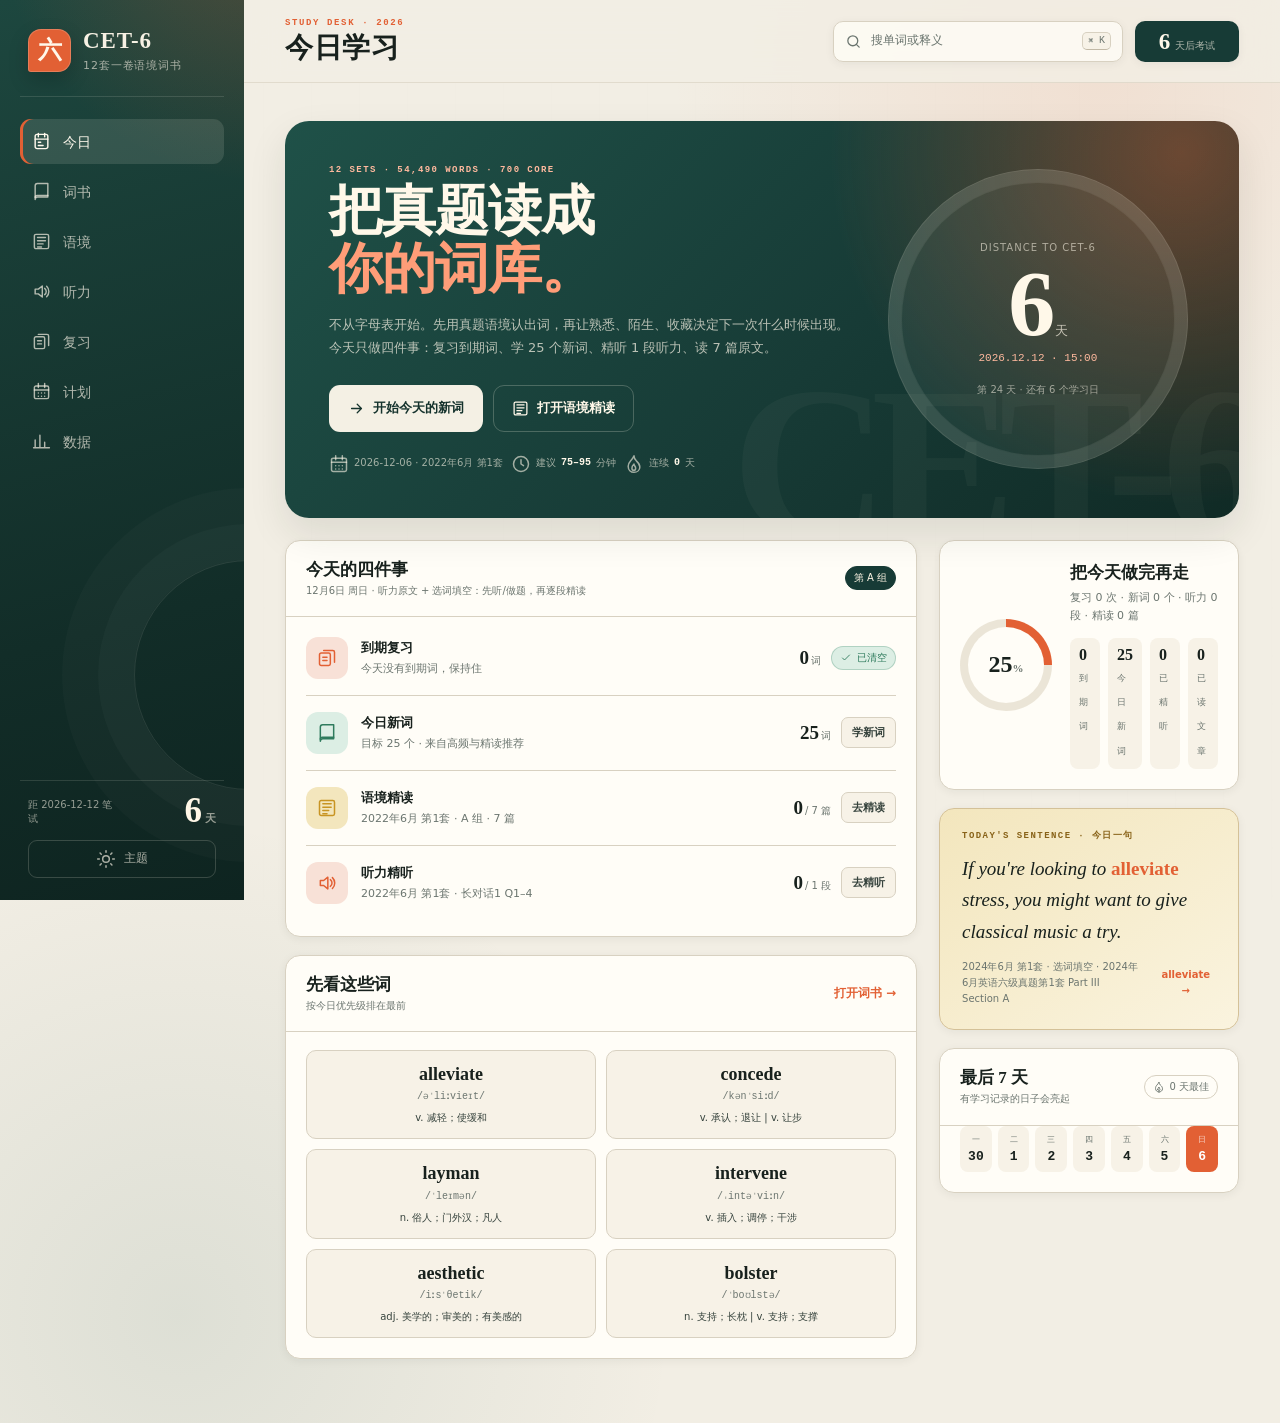
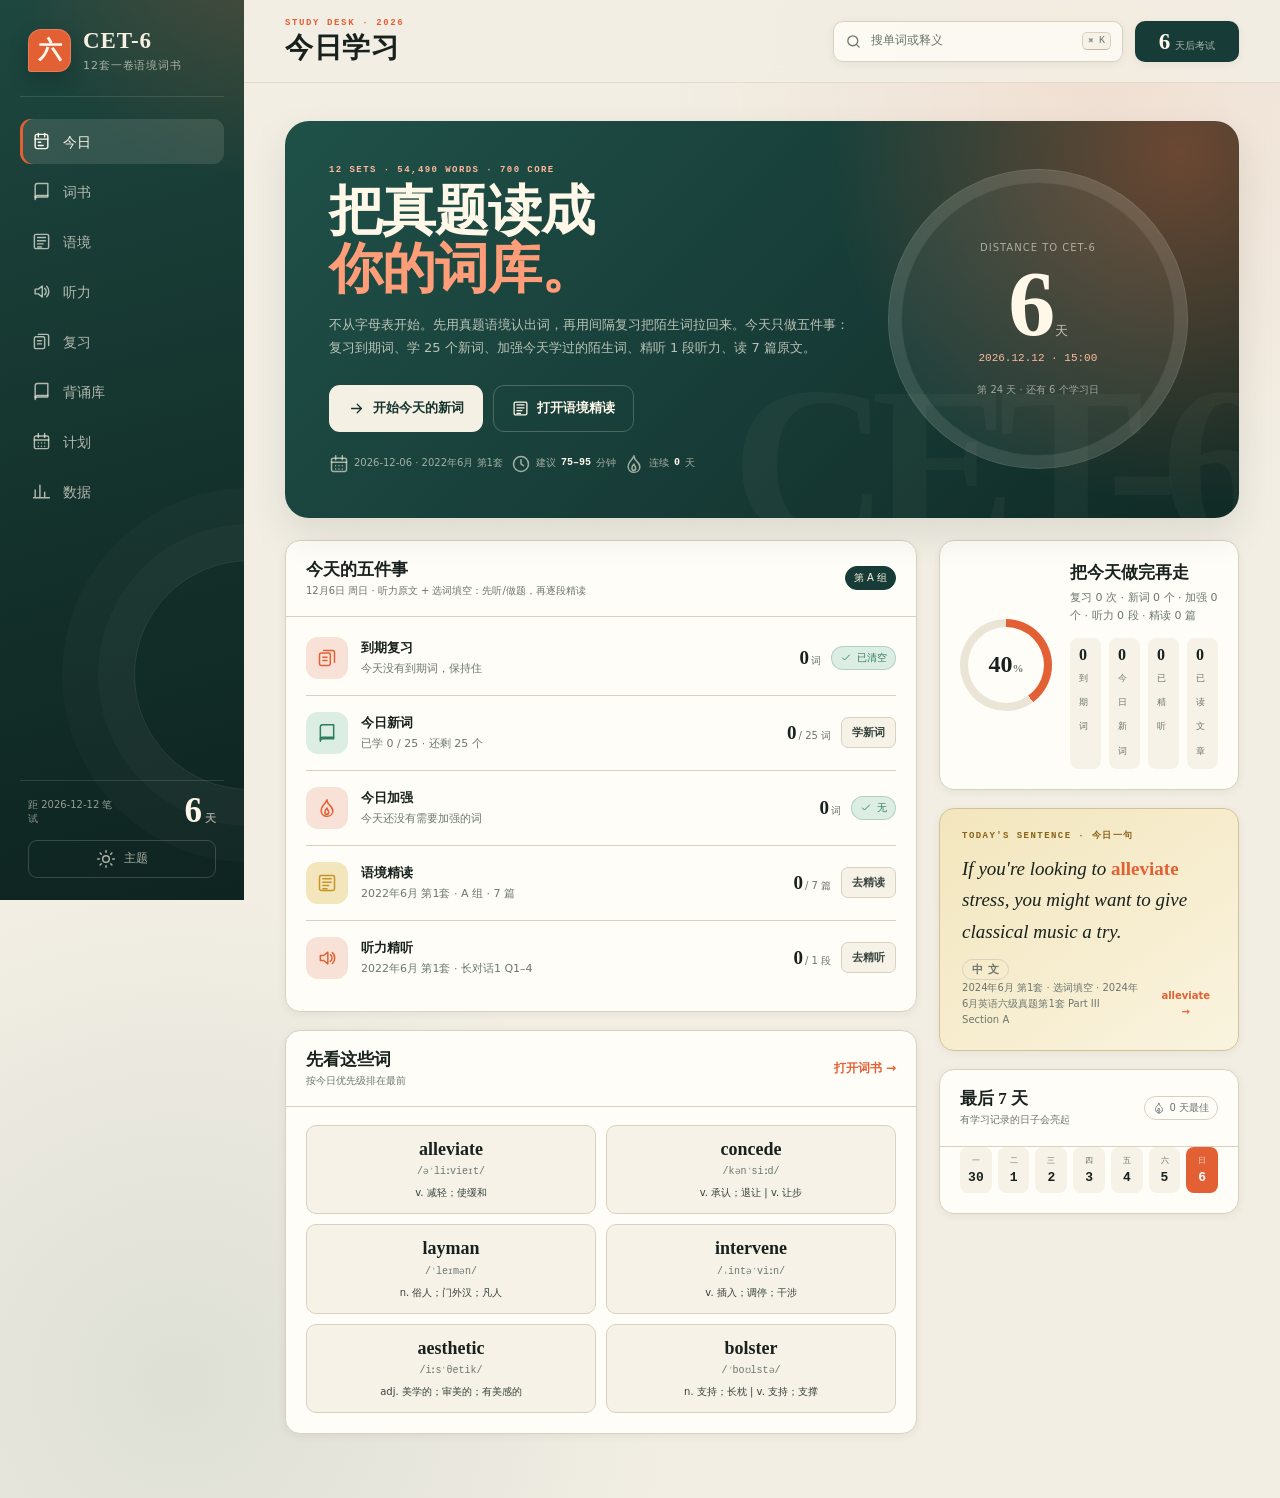
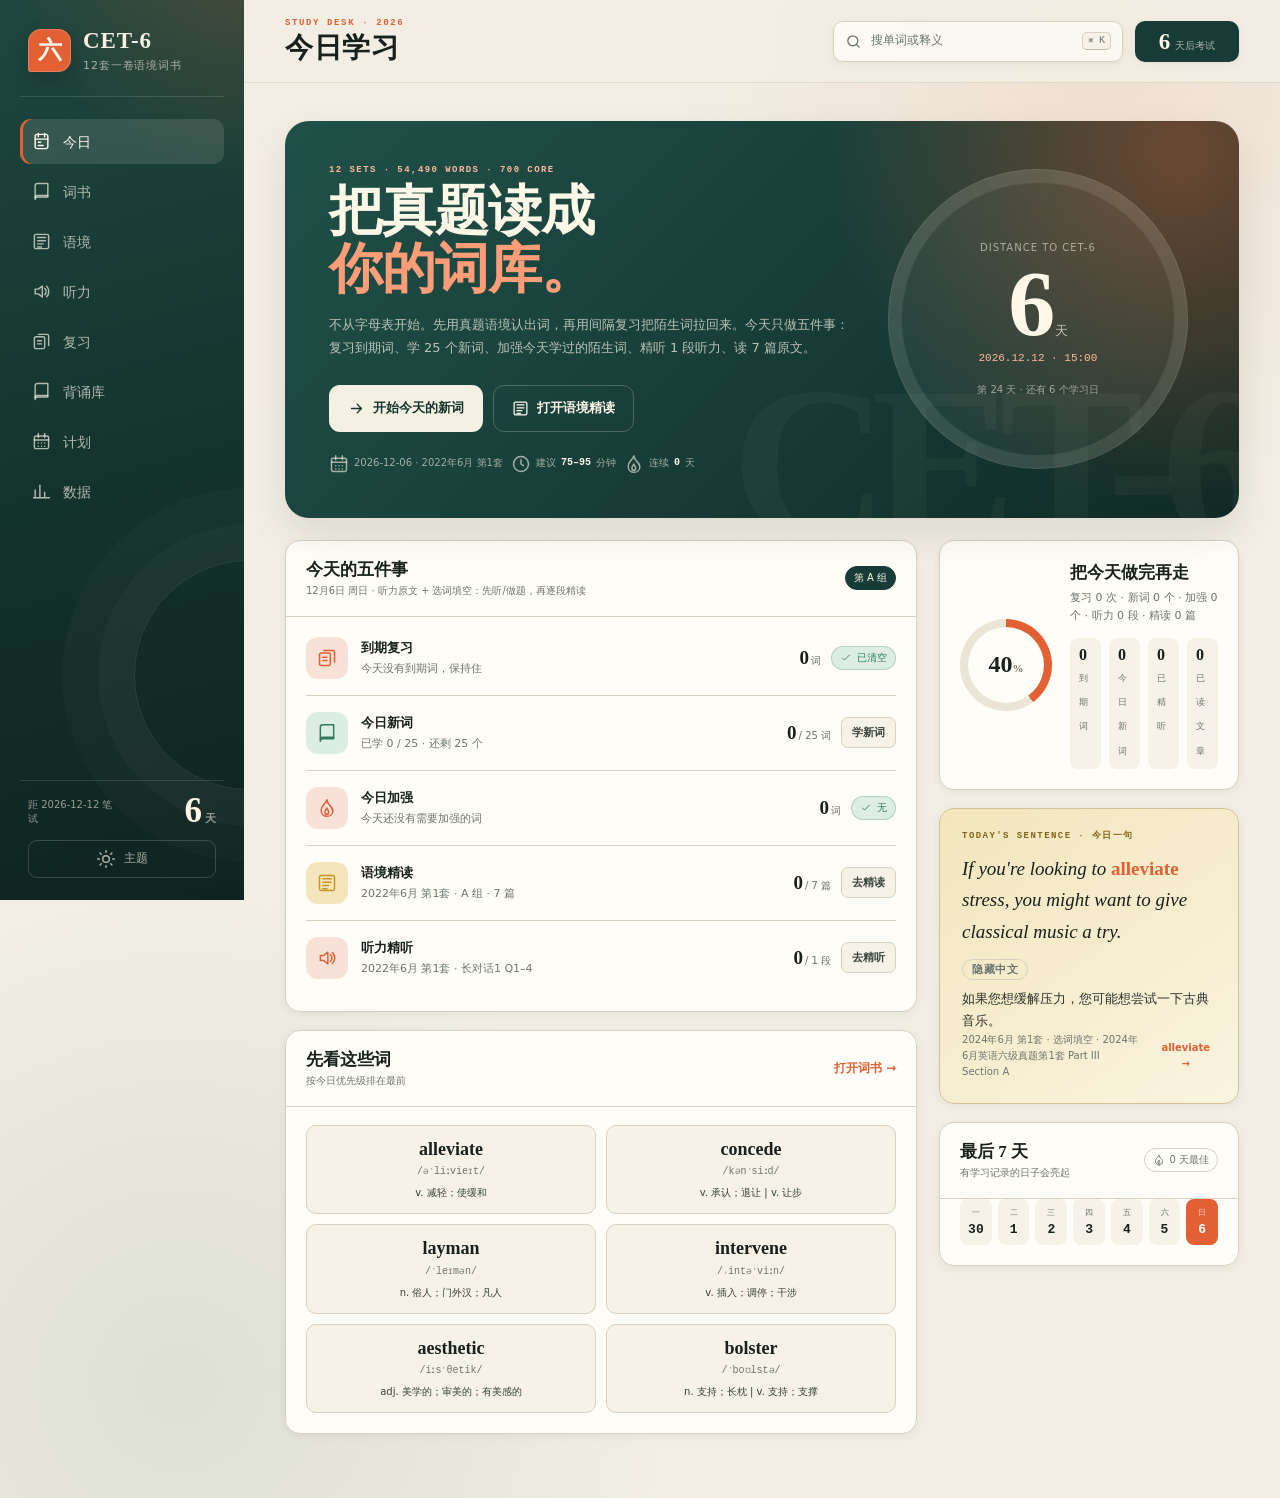
